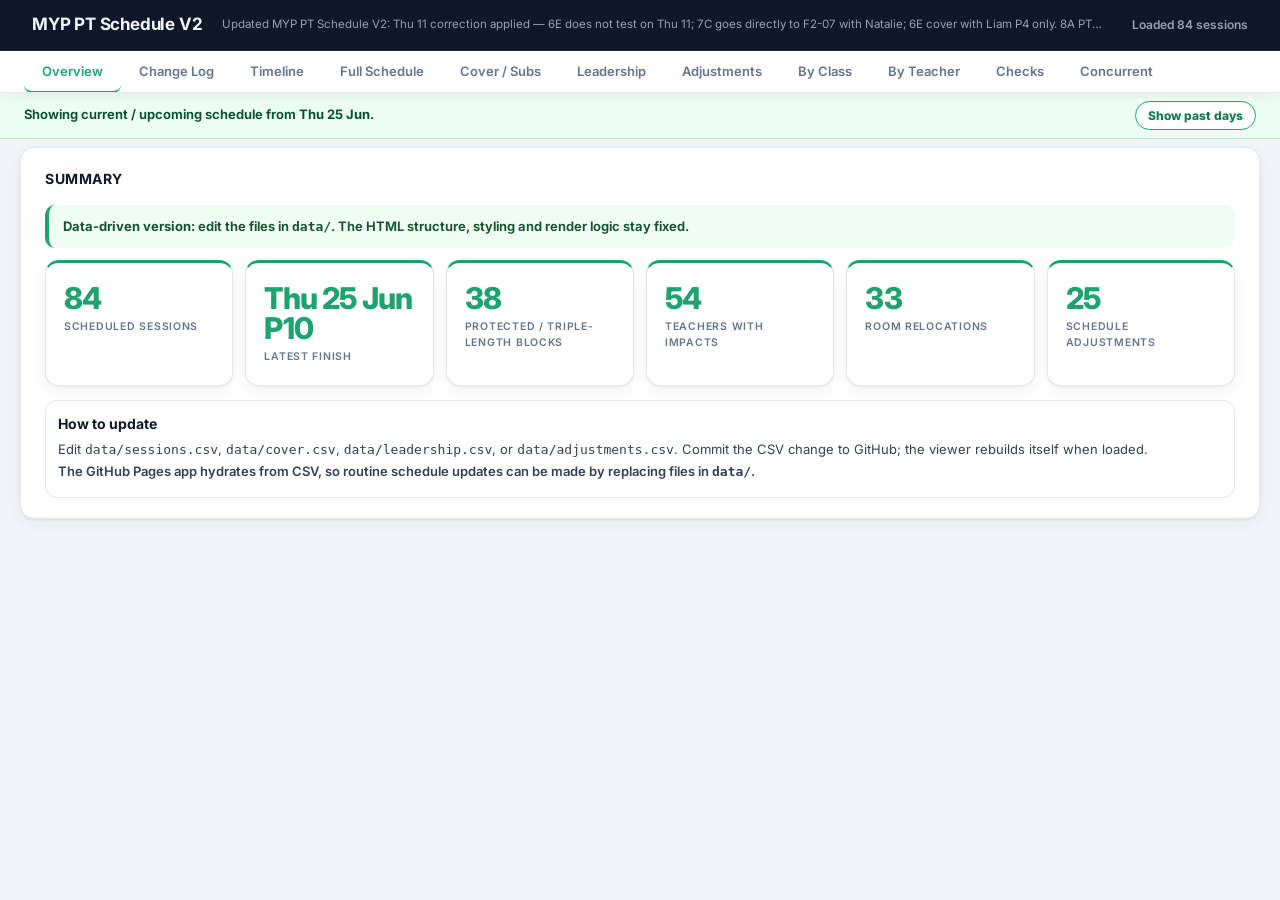
==== index.html @ bd54990c "Add files via upload" ====
<!DOCTYPE html>
<html lang="en">
<head>
  <meta charset="utf-8" />
  <meta name="viewport" content="width=device-width,initial-scale=1" />
  <title>MYP PT Schedule V2 · Data Driven</title>
  <link rel="preconnect" href="https://fonts.googleapis.com" />
  <link rel="preconnect" href="https://fonts.gstatic.com" crossorigin />
  <link href="https://fonts.googleapis.com/css2?family=Inter:wght@400;500;600;700;800&display=swap" rel="stylesheet" />
  <link rel="stylesheet" href="css/styles.css" />
</head>
<body>
  <header>
    <h1 id="page-title">MYP PT Schedule V2</h1>
    <p id="page-subtitle">Loading schedule data…</p>
    <span id="load-status">CSV hydrated</span>
  </header>

  <main>
    <section class="panel" data-tab="Overview">
      <h2>Summary</h2>
      <div class="data-note"><b>Data-driven version:</b> edit the files in <code>data/</code>. The HTML structure, styling and render logic stay fixed.</div>
      <div class="metrics" id="summary-metrics"></div>
      <div id="summary-notes" class="card-list" style="margin-top:14px"></div>
    </section>



    <section class="panel changelog-panel" data-tab="Change Log">
      <h2>Change Log</h2>
      <div id="changelog-latest" class="data-note"></div>
      <div class="tablewrap">
        <table id="changelog-table" class="generated-table">
          <thead>
            <tr>
              <th>Published</th>
              <th>Version</th>
              <th>Request addressed</th>
              <th>Change made</th>
              <th>Area updated</th>
              <th>Status</th>
              <th>Notes</th>
            </tr>
          </thead>
          <tbody></tbody>
        </table>
      </div>
    </section>

    <section class="panel" data-tab="Timeline">
      <h2>Timeline</h2>
      <p class="timeline-help">Generated from <code>data/sessions.csv</code> and <code>data/leadership.csv</code>. Previous days are grouped under Past; the current or next schedule day appears first.</p>
      <div id="current-day-note" class="current-day-note"></div>
      <div id="timeline" class="day-timeline-list"></div>
    </section>

    <section class="panel" data-tab="Full Schedule">
      <h2>Full Schedule</h2>
      <div class="sf-bar">
        <label for="fs-search">Search</label><input id="fs-search" placeholder="class, room, teacher…" />
        <label for="fs-date">Date</label><select id="fs-date" class="sf-sel"><option value="">All dates</option></select>
        <label for="fs-type">Type</label><select id="fs-type" class="sf-sel"><option value="">All types</option><option value="triple">Triple</option><option value="same">Same subject</option><option value="crosscore">Cross-core</option><option value="forced">Forced</option><option value="cancelled-pt">Cancelled</option><option value="red-risk">Red risk</option></select>
        <button id="fs-reset" class="sf-reset">Reset</button><span id="fs-count" class="sf-count"></span>
      </div>
      <div class="tablewrap"><table id="full-sched-table" class="generated-table"><thead><tr><th>Session code</th><th>Start leader</th><th>Date</th><th>Window</th><th>Test</th><th>Testing room</th><th>Normal lessons used</th><th>Opportunity type</th><th>Classes to relocate + destination</th></tr></thead><tbody></tbody></table></div>
    </section>

    <section class="panel cover-panel" data-tab="Cover / Subs">
      <h2>Cover / Substitutions</h2>
      <div class="sf-bar">
        <label for="cover-search">Search</label><input id="cover-search" placeholder="teacher, class, instruction…" />
        <label for="cover-date">Date</label><select id="cover-date" class="sf-sel"><option value="">All dates</option></select>
        <label for="cover-type">Type</label><select id="cover-type" class="sf-sel"><option value="">All types</option></select>
        <button id="cover-reset" class="sf-reset">Reset</button><span id="cover-count" class="sf-count"></span>
      </div>
      <div class="tablewrap"><table id="cover-table" class="generated-table"><thead><tr><th>Date</th><th>Period</th><th>Trigger session</th><th>Type</th><th>Affected class/group</th><th>Normal lesson</th><th>Normal teacher</th><th>Cover / destination</th><th>Instruction</th></tr></thead><tbody></tbody></table></div>
    </section>

    <section class="panel leadership-panel" data-tab="Leadership">
      <h2>Period leadership assignments</h2>
      <div class="sf-bar"><label for="ld-search">Search</label><input id="ld-search" placeholder="leader or session…" /><button id="ld-reset" class="sf-reset">Reset</button><span id="ld-count" class="sf-count"></span></div>
      <div class="tablewrap"><table id="leadership-table" class="generated-table"><thead><tr><th>Date</th><th>Period</th><th>Leader</th><th>Responsibility</th><th>Mobile load</th></tr></thead><tbody></tbody></table></div>
    </section>

    <section class="panel update-panel" data-tab="Adjustments">
      <h2>Schedule Adjustments</h2>
      <div class="update-note">Rows are generated from <code>data/adjustments.csv</code>. Use this table for operational changes and audit trail notes.</div>
      <div class="tablewrap"><table id="schedule-adjustments-table" class="generated-table"><thead><tr><th>Status</th><th>Original session</th><th>Original slot</th><th>New slot</th><th>Room</th><th>Normal lesson / staff affected</th><th>Operational note</th></tr></thead><tbody></tbody></table></div>
    </section>

    <section class="panel" data-tab="By Class">
      <h2>Class View / Export</h2>
      <div class="controls"><select id="classSelect"></select><button id="exportClassBtn">Print / export class view</button></div>
      <div id="classViews"></div>
    </section>

    <section class="panel" data-tab="By Teacher">
      <h2>Teacher View / Export</h2>
      <div class="controls"><select id="teacherSelect"></select><button id="exportTeacherBtn">Print / export teacher view</button></div>
      <div id="teacherViews"></div>
    </section>

    <section class="panel review-panel" data-tab="Checks">
      <h2>Constraint Checks</h2>
      <div id="checks"></div>
    </section>

    <section class="panel" data-tab="Concurrent">
      <h2>Concurrent Sessions</h2>
      <div class="sf-bar"><label for="cc-min">Minimum concurrent sessions</label><input id="cc-min" type="number" min="0" value="2" /><button id="cc-reset" class="sf-reset">Reset</button><span id="cc-count" class="sf-count"></span></div>
      <div class="tablewrap concurrent-wrap"><table id="concurrent-table-el" class="generated-table concurrent-table"><thead><tr><th>Date</th><th>Period</th><th>Concurrent sessions</th><th>Sessions</th></tr></thead><tbody></tbody></table></div>
    </section>
  </main>
  <script src="js/app.js"></script>
</body>
</html>
---- css/styles.css ----
:root{--green:#1EA270;--green-dk:#137a51;--green-lt:#e6f7f1;--red:#F04E4F;--red-lt:#fff1f1;--line:#e2e8f0;--line-dk:#cbd5e1;--muted:#64748b;--bg:#f1f5f9;--ink:#0f172a;--ink-2:#334155;--card:#ffffff;--hdr:#0f172a;--radius:14px;--radius-sm:8px;--shadow:0 1px 3px rgba(15,23,42,.06),0 4px 14px rgba(15,23,42,.05);--shadow-md:0 4px 20px rgba(15,23,42,.12)}
body{margin:0;background:var(--bg);font-family:'Inter',system-ui,-apple-system,sans-serif;color:var(--ink);line-height:1.5;-webkit-font-smoothing:antialiased}
header{background:var(--hdr);border-bottom:1px solid rgba(255,255,255,.07);padding:24px 34px}h1{margin:0 0 8px;font-size:27px;color:#f8fafc;font-weight:800}p{color:#94a3b8}
main{max-width:1420px;margin:22px auto;padding:0 20px 50px}.panel{background:var(--card);border:1px solid var(--line);border-radius:var(--radius);padding:20px 24px;margin-bottom:18px;box-shadow:var(--shadow)}.panel>h2{font-size:14px;font-weight:700;color:var(--ink);margin:0 0 16px;letter-spacing:-.1px;text-transform:uppercase;letter-spacing:.04em}
.metrics{display:grid;grid-template-columns:repeat(auto-fill,minmax(170px,1fr));gap:12px}.metric{background:var(--card);border:1px solid var(--line);border-top:3px solid var(--green);border-radius:var(--radius);padding:20px 18px;display:flex;flex-direction:column;gap:6px;box-shadow:var(--shadow);transition:box-shadow .15s,transform .15s}.metric:hover{box-shadow:var(--shadow-md);transform:translateY(-2px)}.metric b{font-size:30px;display:block;line-height:1;font-weight:800;color:var(--green);letter-spacing:-.8px;word-break:break-word}.metric span{text-transform:uppercase;color:var(--muted);font-size:10.5px;letter-spacing:.07em;line-height:1.5;font-weight:600}
.tablewrap{overflow:auto;border:1px solid var(--line);border-radius:var(--radius-sm);max-height:760px}table{width:100%;border-collapse:separate;border-spacing:0;font-size:13px}th,td{border-bottom:1px solid var(--line);padding:10px 12px;text-align:left;vertical-align:top}th{position:sticky;top:0;background:#f0fdf8;z-index:2;text-transform:uppercase;font-size:11px;letter-spacing:.05em;font-weight:700;color:var(--ink-2)}tbody tr:hover td{background:#f8fcfa}td{color:var(--ink-2)}
.badge,.chip{display:inline-block;border-radius:6px;padding:3px 8px;margin:2px;border:1px solid transparent;font-weight:600;font-size:11.5px;letter-spacing:.01em}.cohort,.badge.cohort{background:#dbeafe;color:#1d4ed8;border-color:#bfdbfe}.triple,.badge.triple{background:#dcfce7;color:#15803d;border-color:#bbf7d0}.same,.badge.same{background:#d1fae5;color:#065f46;border-color:#a7f3d0}.ins,.badge.ins{background:#f1f5f9;color:#334155;border-color:#e2e8f0}.crosscore,.badge.crosscore{background:#ede9fe;color:#5b21b6;border-color:#ddd6fe}.other,.badge.other{background:#fee2e2;color:#b91c1c;border-color:#fecaca}.forced,.badge.forced{background:#fef3c7;color:#92400e;border-color:#fde68a}
.chip.maths{background:#d1fae5;color:#065f46}.chip.english{background:#dbeafe;color:#1d4ed8}.chip.science{background:#fef3c7;color:#92400e}.chip.ins{background:#f1f5f9;color:#334155}.chip.blocked{background:#0f172a;color:#f8fafc}.chip.other{background:#fee2e2;color:#b91c1c}
.ok{color:var(--green);font-weight:700}.warn{border-left:4px solid #d97706;background:#fffbeb;padding:14px 16px;border-radius:var(--radius-sm);font-size:13.5px;line-height:1.6}.note{border-left:4px solid var(--green);background:#f0fdf4;padding:14px 16px;border-radius:var(--radius-sm);margin-top:10px;font-size:13.5px;line-height:1.6}
.days{display:grid;grid-template-columns:repeat(5,1fr);gap:12px}.day{background:var(--bg);border:1px solid var(--line);border-radius:var(--radius);padding:14px;transition:box-shadow .15s}.day:hover{box-shadow:var(--shadow-md)}.session{padding:9px 10px;border-radius:8px;margin:6px 0;border:1px solid var(--line);background:var(--card)}
.controls{display:flex;gap:8px;align-items:center;margin-bottom:16px;flex-wrap:wrap}select{padding:8px 12px;border:1.5px solid var(--line);border-radius:var(--radius-sm);background:var(--card);font-family:inherit;font-size:13px;color:var(--ink);cursor:pointer;outline:none;transition:border-color .15s,box-shadow .15s}select:focus{border-color:var(--green);box-shadow:0 0 0 3px rgba(30,162,112,.12)}button{padding:8px 16px;border:1.5px solid var(--line);border-radius:var(--radius-sm);background:var(--card);font-family:inherit;font-size:13px;font-weight:600;color:var(--ink-2);cursor:pointer;transition:background .15s,border-color .15s,color .15s}button:hover{background:var(--green-lt);border-color:var(--green);color:var(--green)}.class-view,.teacher-view{display:none}.class-view.active,.teacher-view.active{display:block}
.testevent td{background:#f0fdf8!important}.relocateevent td{background:#fffbeb!important}.usedevent td{background:#eff6ff!important}

.timeline-help{margin-top:-4px;margin-bottom:14px}.timeline-grid-wrap{overflow:auto;border:1px solid var(--line);border-radius:var(--radius-sm);background:var(--card)}.timeline-matrix{min-width:1320px;width:100%;border-collapse:separate;border-spacing:0;table-layout:fixed}.timeline-matrix th,.timeline-matrix td{border-right:1px solid var(--line);border-bottom:1px solid var(--line);padding:8px;vertical-align:top}.timeline-matrix thead th{position:sticky;top:0;background:#f0fdf8;z-index:3;text-align:center}.timeline-matrix .day-head{left:0;z-index:5}.timeline-matrix .day-label{position:sticky;left:0;background:var(--bg);z-index:2;width:110px;min-width:110px;font-size:13px;color:var(--ink-2)}.timeline-cell{min-height:96px;background:var(--card)}.timeline-cell.active-cell{background:#f8fcfa}.timeline-cell.concurrent-cell{background:#fffbeb;box-shadow:inset 0 0 0 2px #fbbf24}.period-count{display:inline-block;font-size:11px;font-weight:700;text-transform:uppercase;color:#92400e;background:#fef3c7;border:1px solid #fde68a;border-radius:999px;padding:3px 7px;margin-bottom:5px}.timeline-chip{display:block;border-radius:8px;padding:6px 7px;margin:0 0 5px;border:1px solid var(--line);font-weight:600;line-height:1.2}.timeline-chip b{display:block;font-size:12px}.timeline-chip small{display:block;margin-top:3px;font-size:10.5px;font-weight:500;color:#344054}.timeline-chip.cohort{background:#e0f2fe;color:#075985;border-color:#7dd3fc}.timeline-chip.triple{background:#e7f8ef;color:#057647;border-color:#abefc6}.timeline-chip.same{background:#eefbf5;color:#057647}.timeline-chip.ins{background:#f2f4f7;color:#344054}.timeline-chip.crosscore{background:#eef4ff;color:#174a86}.timeline-chip.other{background:#fff1f1;color:#b42318}.timeline-chip.forced{background:#fff8eb;color:#8a6100;border-color:#f2c94c}.empty-slot{color:#98a2b3}.concurrent-wrap{max-height:420px}.concurrent-table td:nth-child(3),.concurrent-table th:nth-child(3){text-align:center}


.timeline-span-panel .timeline-help{margin-top:-4px;margin-bottom:10px}.span-legend{display:flex;gap:10px;flex-wrap:wrap;margin:0 0 14px}.legend-item{background:#f9fafb;border:1px solid #eaecf0;border-radius:999px;padding:6px 10px;color:#344054;font-size:12px}.span-timeline-wrap{overflow:auto;border:1px solid var(--line);border-radius:12px;background:#fff}.span-timeline{min-width:1320px;width:100%;border-collapse:separate;border-spacing:0;table-layout:fixed}.span-timeline th,.span-timeline td{border-right:1px solid #eaecf0;border-bottom:1px solid #eaecf0;padding:6px;vertical-align:middle}.span-timeline thead th{position:sticky;top:0;background:#f3faf7;z-index:4;text-align:center;height:34px}.span-timeline .span-day-head{left:0;z-index:6}.span-day-label{position:sticky;left:0;background:#f9fafb;z-index:3;width:120px;min-width:120px;font-size:13px;color:#17211f;text-transform:uppercase;vertical-align:top}.lane-row{height:58px}.span-empty{background:#fff;min-height:48px}.session-span{background:#fbfffd;padding:4px}.session-span.overlap-span{background:#fff8eb;box-shadow:inset 0 0 0 2px #f2c94c}.span-chip{border-radius:10px;padding:7px 8px;border:1px solid #ddd;font-weight:700;line-height:1.2;min-height:36px;display:flex;flex-direction:column;justify-content:center}.span-chip-top{display:flex;align-items:center;justify-content:space-between;gap:8px}.span-chip-top b{font-size:12.5px}.span-chip-top span{font-size:11px;border:1px solid rgba(0,0,0,.12);background:rgba(255,255,255,.65);border-radius:999px;padding:2px 6px;white-space:nowrap}.span-chip small{display:block;margin-top:3px;font-size:11px;font-weight:500;color:#344054}.span-chip.cohort{background:#e0f2fe;color:#075985;border-color:#7dd3fc}.span-chip.triple{background:#e7f8ef;color:#057647;border-color:#abefc6}.span-chip.same{background:#eefbf5;color:#057647}.span-chip.ins{background:#f2f4f7;color:#344054}.span-chip.crosscore{background:#eef4ff;color:#174a86}.span-chip.other{background:#fff1f1;color:#b42318}.span-chip.forced{background:#fff8eb;color:#8a6100;border-color:#f2c94c}.concurrent-wrap{max-height:420px}.concurrent-table td:nth-child(3),.concurrent-table th:nth-child(3){text-align:center}

@media print{body{background:#fff}.panel{box-shadow:none}.tablewrap{max-height:none;overflow:visible}.days{grid-template-columns:1fr}.controls{display:none}}


.teacher-timeline-wrap{overflow:auto;border:1px solid var(--line);border-radius:12px;background:#fff;margin-top:10px}
.teacher-timeline{min-width:1180px;width:100%;border-collapse:separate;border-spacing:0;table-layout:fixed}
.teacher-timeline th,.teacher-timeline td{border-right:1px solid #eaecf0;border-bottom:1px solid #eaecf0;padding:8px;vertical-align:top}
.teacher-timeline thead th{position:sticky;top:0;background:#f3faf7;z-index:3;text-align:center;text-transform:uppercase;font-size:12px;color:#344054}
.teacher-timeline .day-col-head{width:120px;min-width:120px;position:sticky;left:0;z-index:4}
.teacher-timeline .day-label{position:sticky;left:0;z-index:2;width:120px;min-width:120px;font-size:13px;font-weight:700;color:#17211f;text-transform:uppercase}
.teacher-timeline tr.day-alt-a .day-label,.teacher-timeline tr.day-alt-a td{background:#fcfcfd}
.teacher-timeline tr.day-alt-b .day-label,.teacher-timeline tr.day-alt-b td{background:#f8fafb}
.teacher-timeline td.empty{background:transparent;padding:0;height:14px}
.teacher-timeline .block-cell{padding:6px;background:transparent}
.teacher-block{display:block;border-radius:10px;padding:7px 8px;border:1px solid #ddd;font-weight:700;line-height:1.22;box-shadow:0 1px 1px rgba(16,24,40,.04)}
.teacher-block .block-title{display:block;font-size:12px;font-weight:700}
.teacher-block .teacher-line{display:block;margin-top:3px;font-size:11px;font-weight:600;opacity:.92}
.teacher-block .block-meta{display:block;margin-top:4px;font-size:10.5px;font-weight:500;color:#344054}
.teacher-block .block-note{display:block;margin-top:4px;font-size:10.5px;font-weight:500;color:#475467}
.teacher-block.testevent{background:#eefbf5;color:#057647;border-color:#abefc6}
.teacher-block.relocateevent{background:#fff8eb;color:#8a6100;border-color:#f2c94c}
.teacher-block.usedevent{background:#eef4ff;color:#174a86;border-color:#b2ccff}
.teacher-block.other-event{background:#f5f5f5;color:#344054;border-color:#d0d5dd}
.teacher-summary{margin:0 0 8px;color:#667085}
.teacher-view h3{margin-bottom:4px}


/* Stronger day banding across the main span timeline and teacher timelines */
.span-timeline tbody tr.day-alt-a > th,
.span-timeline tbody tr.day-alt-a > td,
.teacher-timeline tbody tr.day-alt-a > th,
.teacher-timeline tbody tr.day-alt-a > td{
  background:#f3f4f6;
}
.span-timeline tbody tr.day-alt-b > th,
.span-timeline tbody tr.day-alt-b > td,
.teacher-timeline tbody tr.day-alt-b > th,
.teacher-timeline tbody tr.day-alt-b > td{
  background:#e5e7eb;
}
.span-timeline tbody tr.day-alt-a > td.session-span,
.span-timeline tbody tr.day-alt-b > td.session-span,
.teacher-timeline tbody tr.day-alt-a > td.block-cell,
.teacher-timeline tbody tr.day-alt-b > td.block-cell{
  background:inherit;
}
.span-timeline tbody tr.day-alt-a > td.session-span.overlap-span,
.span-timeline tbody tr.day-alt-b > td.session-span.overlap-span{
  box-shadow:inset 0 0 0 2px #f2c94c;
}
.span-chip{
  min-height:54px;
}
.span-chip .session-teacher{
  display:block;
  margin-top:4px;
  font-size:11px;
  font-weight:700;
  color:#344054;
}
.span-chip.has-flag,
.teacher-block.has-flag{
  outline:2px solid #b42318;
  outline-offset:1px;
}
.flag-row td{
  background:#fff8eb !important;
}
.flag-badge{
  display:inline-block;
  margin-left:6px;
  padding:2px 6px;
  border-radius:999px;
  border:1px solid #b42318;
  background:#fff1f1;
  color:#b42318;
  font-size:10px;
  font-weight:800;
  letter-spacing:.02em;
  white-space:nowrap;
  vertical-align:middle;
}
.flag-badge.room{
  border-color:#8a6100;
  color:#8a6100;
  background:#fff8eb;
}
.flag-badge.auth{
  border-color:#b42318;
  color:#b42318;
  background:#fff1f1;
}
.flag-badge.cover,
.flag-badge.exception{
  border-color:#174a86;
  color:#174a86;
  background:#eef4ff;
}
.flag-note{
  display:block;
  margin-top:4px;
  font-size:10.5px;
  font-weight:700;
  color:#b42318;
}
.flag-note.room{color:#8a6100}
.flag-note.cover,.flag-note.exception{color:#174a86}
.flag-legend{
  display:flex;
  gap:8px;
  flex-wrap:wrap;
  align-items:center;
  margin:10px 0 12px;
  color:#667085;
}
.flag-legend span{
  font-size:12px;
}


/* Day-separated timeline layout */
.day-timeline-list,
.teacher-day-timeline-list{
  display:flex;
  flex-direction:column;
  gap:16px;
}
.day-timeline-card,
.teacher-day-card{
  border:1px solid var(--line);
  border-radius:14px;
  overflow:auto;
  background:#fff;
}
.day-timeline-card.day-alt-a,
.teacher-day-card.day-alt-a{background:#f3f4f6}
.day-timeline-card.day-alt-b,
.teacher-day-card.day-alt-b{background:#e5e7eb}
.day-timeline-card h3,
.teacher-day-card h4{
  position:sticky;
  left:0;
  margin:0;
  padding:10px 12px;
  background:inherit;
  border-bottom:1px solid #d0d5dd;
  text-transform:uppercase;
  letter-spacing:.02em;
}
.day-timeline-card table,
.teacher-day-card table{
  min-width:1200px;
  border:0;
  border-radius:0;
}
.day-timeline-card thead th,
.teacher-day-card thead th{
  position:sticky;
  top:0;
  z-index:3;
  text-align:center;
}
.day-timeline-card.day-alt-a thead th,
.teacher-day-card.day-alt-a thead th{background:#eef2f7}
.day-timeline-card.day-alt-b thead th,
.teacher-day-card.day-alt-b thead th{background:#d8dde5}
.day-timeline-card tbody tr > td,
.teacher-day-card tbody tr > td{
  background:transparent;
}
.review-panel table td:first-child{font-weight:700}
.review-status{
  display:inline-block;
  border-radius:999px;
  padding:3px 8px;
  font-weight:800;
  font-size:11px;
  border:1px solid #b42318;
  color:#b42318;
  background:#fff1f1;
}
.review-status.ok{
  border-color:#057647;
  color:#057647;
  background:#eefbf5;
}
.review-status.partial{
  border-color:#8a6100;
  color:#8a6100;
  background:#fff8eb;
}

.start-leader-line{
  display:block;
  margin-top:4px;
  font-size:11px;
  font-weight:800;
  color:#17211f;
}
.start-leader-cell{
  font-weight:800;
  color:#17211f;
}
.leader-block{
  background:#f4f3ff;
  color:#3b2f73;
  border-color:#c7bfff;
}
.leadership-panel table td:first-child{
  font-weight:700;
}
.leader-ok{
  color:#057647;
  font-weight:800;
}
.leader-warn{
  color:#8a6100;
  font-weight:800;
}
/* ===== Sort & Filter ===== */
.sf-bar{display:flex;flex-wrap:wrap;gap:8px;align-items:center;margin-bottom:14px;padding:10px 14px;background:var(--bg);border:1px solid var(--line);border-radius:var(--radius-sm)}
.sf-bar input{min-width:130px;padding:7px 11px;border:1.5px solid var(--line);border-radius:var(--radius-sm);font-size:13px;background:var(--card);font-family:inherit;color:var(--ink);outline:none;transition:border-color .15s,box-shadow .15s}
.sf-bar input:focus{border-color:var(--green);box-shadow:0 0 0 3px rgba(30,162,112,.12)}
.sf-bar select.sf-sel{min-width:130px;padding:7px 11px;border:1.5px solid var(--line);border-radius:var(--radius-sm);font-size:13px;background:var(--card);font-family:inherit;color:var(--ink);cursor:pointer;outline:none;transition:border-color .15s}
.sf-bar select.sf-sel:focus{border-color:var(--green);box-shadow:0 0 0 3px rgba(30,162,112,.12)}
.sf-bar button{padding:7px 14px;border:1.5px solid var(--line);border-radius:var(--radius-sm);font-size:13px;cursor:pointer;background:var(--card);font-family:inherit;font-weight:600;color:var(--ink-2);white-space:nowrap;transition:background .15s,border-color .15s,color .15s}
.sf-bar button:hover{background:var(--green-lt);border-color:var(--green);color:var(--green)}
.sf-bar .sf-reset{color:var(--muted)}
.sf-bar label{font-size:11.5px;font-weight:700;color:var(--ink-2);text-transform:uppercase;letter-spacing:.04em;white-space:nowrap}
.sf-count{font-size:12px;color:var(--muted);white-space:nowrap;padding:4px 0;font-weight:500}
th.sort-th{cursor:pointer;user-select:none}
th.sort-th:hover{background:#e5f9f1!important}
th.sort-th::after{content:' ↕';font-size:10px;opacity:.35}
th.sort-th.asc::after{content:' ↑';opacity:1;color:#1EA270}
th.sort-th.desc::after{content:' ↓';opacity:1;color:#1EA270}

/* === Tabbed layout === */
html{scroll-behavior:smooth}
body{overflow-x:hidden}
header{padding:12px 32px!important;display:flex;align-items:center;justify-content:space-between;gap:20px;background:var(--hdr)!important;border-bottom:1px solid rgba(255,255,255,.07)!important}
header h1{font-size:17px!important;margin:0!important;white-space:nowrap;color:#f1f5f9!important;font-weight:700!important;letter-spacing:-.2px}
header p{font-size:11.5px!important;margin:0!important;overflow:hidden;text-overflow:ellipsis;white-space:nowrap;flex:1;min-width:0;color:#94a3b8!important}
#tab-nav{position:sticky;top:0;z-index:300;background:var(--card);border-bottom:1px solid var(--line);display:flex;overflow-x:auto;padding:0 24px;box-shadow:0 2px 12px rgba(15,23,42,.06)}
#tab-nav::-webkit-scrollbar{height:3px}
#tab-nav::-webkit-scrollbar-thumb{background:var(--line-dk);border-radius:2px}
.tab-btn{flex-shrink:0;padding:12px 18px;background:none;border:none;border-bottom:2px solid transparent;font-size:13px;font-weight:600;color:var(--muted);cursor:pointer;white-space:nowrap;margin-bottom:-1px;font-family:inherit;transition:color .15s,border-color .15s,background .1s}
.tab-btn:hover{color:var(--ink);background:#f8faf9}
.tab-btn.active{color:var(--green);border-bottom-color:var(--green)}
.tab-panel{display:none}
.tab-panel.active{display:block;animation:tabIn .18s ease}
@keyframes tabIn{from{opacity:0;transform:translateY(5px)}to{opacity:1;transform:translateY(0)}}
#tabp-0.active{display:grid;grid-template-columns:3fr 2fr;gap:16px;align-items:start}
#tabp-0.active .panel{margin-bottom:0}
#tabp-0.active .overview-cols{display:grid;grid-template-columns:3fr 2fr;gap:16px;align-items:start}
main{margin-top:8px!important}
@media(max-width:900px){#tabp-0.active{grid-template-columns:1fr}}
.evt-bar{display:flex;gap:6px;flex-wrap:wrap;align-items:center;margin:0 0 12px}
.evt-btn{padding:5px 16px;border:1.5px solid var(--line);border-radius:999px;font-size:12px;font-weight:600;cursor:pointer;background:var(--card);color:var(--muted);font-family:inherit;transition:background .12s,color .12s,border-color .12s}
.evt-btn:hover{border-color:var(--green);color:var(--green);background:var(--green-lt)}
.evt-btn.active{background:var(--green);color:#fff;border-color:var(--green)}

/* === Cover / Substitutions === */
.cover-panel .cover-metrics{margin:14px 0 16px;grid-template-columns:repeat(auto-fill,minmax(210px,1fr))}
.coverevent td{background:#eefbf5!important}
.roommoveevent td{background:#eff6ff!important}
.manualcoverevent td{background:#fff8eb!important}
.cover-type-pill{display:inline-block;border-radius:999px;padding:3px 8px;font-weight:800;font-size:11px;border:1px solid #d0d5dd;background:#fff;color:#344054;white-space:nowrap}
#cover-table td:nth-child(9){min-width:360px}
#cover-table td:nth-child(7),#cover-table td:nth-child(8){min-width:180px}



/* === Relocation visibility + P6 Lunch blocking === */
.lunch-head{
  background:#fff!important;
  color:#111!important;
  box-shadow:inset 0 -3px 0 #111;
}
.lunch-head small{
  display:block;
  margin-top:2px;
  font-size:10px;
  line-height:1;
  color:#111;
  font-weight:800;
  text-transform:uppercase;
  letter-spacing:.04em;
}
.day-timeline-table col.lunch-col{
  width:52px;
}
.day-timeline-table th.lunch-head,
.day-timeline-table td.lunch-gap{
  width:52px!important;
  min-width:52px!important;
  max-width:52px!important;
}
.lunch-gap{
  background:#fff!important;
  border-left:2px solid #111!important;
  border-right:2px solid #111!important;
  text-align:center!important;
  vertical-align:middle!important;
  padding:0 2px!important;
}
.lunch-block{
  display:none!important;
}
.relocation-lane td{
  background:transparent!important;
}
.relocation-cell{
  padding:5px!important;
  vertical-align:top!important;
}
.relocation-box,
.teacher-block.relocateevent{
  background:#fff!important;
  color:#111!important;
  border:3px solid #111!important;
  box-shadow:none!important;
}
.relocation-box{
  border-radius:10px;
  padding:7px 8px;
  margin:0 0 5px;
  line-height:1.22;
  font-weight:800;
}
.relocation-box:last-child{margin-bottom:0}
.relocation-box .relocation-title{
  display:block;
  font-size:12px;
  font-weight:900;
}
.relocation-box .relocation-meta,
.relocation-box .relocation-note{
  display:block;
  margin-top:4px;
  font-size:10.5px;
  font-weight:700;
  color:#111!important;
}
.teacher-block.relocateevent .block-title,
.teacher-block.relocateevent .teacher-line,
.teacher-block.relocateevent .block-meta,
.teacher-block.relocateevent .block-note{
  color:#111!important;
}
.span-legend .relocation-legend{
  border:3px solid #111;
  background:#fff;
  color:#111;
}


/* Compact relocation markers */
.relocation-lane .lane-row{height:auto}
.relocation-lane td{padding:3px!important}
.relocation-cell{padding:3px!important;vertical-align:middle!important}
.relocation-box,
.teacher-block.relocateevent{
  background:#fff!important;
  color:#0f172a!important;
  border:2.5px solid #111!important;
  border-radius:7px!important;
  padding:5px 7px!important;
  margin:0 0 3px!important;
  min-height:0!important;
  line-height:1.08!important;
  box-shadow:none!important;
}
.relocation-box .relocation-kicker,
.teacher-block.relocateevent .block-title{
  display:block!important;
  font-size:10.5px!important;
  font-weight:900!important;
  text-transform:none!important;
  letter-spacing:.01em!important;
  color:#0f172a!important;
  margin:0 0 3px!important;
}
.relocation-box .relocation-short,
.teacher-block.relocateevent .teacher-line{
  display:block!important;
  font-size:11.5px!important;
  font-weight:800!important;
  color:#0f172a!important;
  margin:0!important;
  white-space:normal!important;
}
.teacher-block.relocateevent .block-meta,
.teacher-block.relocateevent .block-note{display:none!important}
.relocation-box .relocation-title,
.relocation-box .relocation-meta,
.relocation-box .relocation-note{display:none!important}

/* === Reschedule update: missed / moved sessions === */
.cancelled-pt,
.cancelled-pt td,
.cancelled-pt th,
.cancelled-pt .span-chip,
.cancelled-pt .teacher-block,
.cancelled-pt .block-title,
.cancelled-pt small,
.cancelled-pt b{
  color:#b42318!important;
  text-decoration:line-through!important;
  text-decoration-thickness:2px!important;
}
.cancelled-pt{
  background:#fff1f1!important;
  border-color:#F04E4F!important;
  outline:2px solid #F04E4F!important;
  outline-offset:-2px!important;
  opacity:.95;
}
.rescheduled-pt td,
tr.rescheduled-pt td{
  background:#ecfdf3!important;
}
.rescheduled-pt .span-chip,
.span-chip.rescheduled-pt,
.teacher-block.rescheduled-pt{
  background:#ecfdf3!important;
  border:2px solid #057647!important;
  color:#054f31!important;
}
.update-panel{
  border-left:5px solid #F04E4F;
}
.update-panel table td:first-child{
  font-weight:800;
}
.update-note{
  border-left:4px solid #F04E4F;
  background:#fff1f1;
  padding:12px 14px;
  border-radius:10px;
  color:#7a271a;
  font-weight:600;
  margin:10px 0 14px;
}
.update-status{
  display:inline-block;
  padding:3px 8px;
  border-radius:999px;
  font-weight:800;
  font-size:11px;
  border:1px solid #b42318;
  color:#b42318;
  background:#fff1f1;
}
.update-status.moved{
  border-color:#057647;
  color:#057647;
  background:#ecfdf3;
}

/* === Collapsible schedule adjustments === */
.collapsible-panel{padding:0;overflow:hidden}
.collapsible-details{display:block}
.collapsible-summary{
  display:flex;align-items:center;justify-content:space-between;gap:14px;
  padding:16px 24px;cursor:pointer;user-select:none;
  border-bottom:1px solid transparent;list-style:none
}
.collapsible-summary::-webkit-details-marker{display:none}
.collapsible-summary h2{
  font-size:14px;font-weight:700;color:var(--ink);margin:0;
  text-transform:uppercase;letter-spacing:.04em
}
.collapsible-summary:after{
  content:'Expand';font-size:12px;font-weight:800;color:var(--green);
  border:1px solid var(--green);background:var(--green-lt);
  border-radius:999px;padding:4px 10px;white-space:nowrap
}
.collapsible-details[open] .collapsible-summary{border-bottom-color:var(--line)}
.collapsible-details[open] .collapsible-summary:after{content:'Collapse'}
.summary-hint{font-size:12px;font-weight:600;color:var(--muted);margin-left:auto}
.collapsible-body{padding:0 24px 20px}
.collapsible-body>p:first-child{margin-top:16px}
@media print{.collapsible-details{display:block}.collapsible-summary:after,.summary-hint{display:none}.collapsible-details:not([open]) .collapsible-body{display:block}}


/* === Operational update v2 === */
.impact-box{
  display:block;
  border:2px dashed #111827;
  border-radius:9px;
  background:#fff;
  color:#111827;
  padding:5px 7px;
  margin:3px 0;
  font-size:11px;
  line-height:1.18;
  font-weight:800;
}
.impact-box small{display:block;font-size:10px;font-weight:650;color:#374151;margin-top:2px}
.codes-note{display:inline-block;border-radius:999px;border:1px solid #7c2d12;background:#fff7ed;color:#7c2d12;padding:2px 7px;font-size:10.5px;font-weight:900;margin-top:4px}
.session-span.cancelled-pt .span-chip,
.teacher-block.cancelled-pt,
.span-chip.cancelled-pt{background:#fff1f1!important;color:#b42318!important;border-color:#b42318!important;text-decoration:line-through;}


/* === Break band between P3 and P4 === */
.day-timeline-table col.break-col{width:18px!important;min-width:18px!important;max-width:18px!important}
.day-timeline-table th.break-head,
.day-timeline-table td.break-gap{
  width:18px!important;min-width:18px!important;max-width:18px!important;
  padding:0!important;text-align:center!important;vertical-align:middle!important;
  background:repeating-linear-gradient(135deg,#f8fafc 0,#f8fafc 4px,#cbd5e1 4px,#cbd5e1 6px)!important;
  border-left:2px solid #94a3b8!important;border-right:2px solid #94a3b8!important;
}
.day-timeline-table th.break-head{font-size:9px!important;letter-spacing:.04em;color:#334155!important;writing-mode:vertical-rl;text-orientation:mixed;line-height:1!important}
.day-timeline-table td.break-gap{height:100%}
.day-timeline-table td.after-break-cont .span-chip,
.day-timeline-table td.after-break-cont .teacher-block{border-style:dashed!important;opacity:.92}
.day-timeline-table td.after-break-cont .span-chip-top b::before,
.day-timeline-table td.after-break-cont .block-title::before{content:'↳ ';font-weight:900}
.teacher-block.handoverevent,
.handoverevent{background:#fff!important;color:#111827!important;border:2px dashed #111827!important}
.cover-type-pill.handover{border-color:#111827;color:#111827;background:#fff}


/* === Current-day timeline focus === */
.day-timeline-card.timeline-day-collapsed > :not(h3),
.teacher-day-card.timeline-day-collapsed > :not(h4){
  display:none!important;
}
.day-timeline-card h3,
.teacher-day-card h4{
  display:flex!important;
  align-items:center;
  gap:10px;
  cursor:pointer;
  user-select:none;
}
.timeline-day-toggle{
  margin-left:auto;
  border:1px solid var(--line-dk);
  background:#fff;
  color:#334155;
  border-radius:999px;
  padding:2px 8px;
  font-size:11px;
  font-weight:800;
  letter-spacing:.02em;
  white-space:nowrap;
}
.timeline-day-current > h3 .timeline-day-toggle,
.teacher-day-current > h4 .timeline-day-toggle{
  border-color:var(--green);
  background:var(--green-lt);
  color:var(--green-dk);
}
.timeline-day-collapsed > h3 .timeline-day-toggle,
.teacher-day-collapsed > h4 .timeline-day-toggle{
  border-color:var(--muted);
  background:#f8fafc;
  color:var(--muted);
}
.day-timeline-card.timeline-day-collapsed,
.teacher-day-card.timeline-day-collapsed{
  overflow:hidden;
}
.current-day-note{
  border-left:4px solid var(--green);
  background:#f0fdf4;
  color:#14532d;
  padding:10px 12px;
  border-radius:10px;
  margin:0 0 12px;
  font-size:13px;
  font-weight:650;
}
@media print{
  .timeline-day-toggle,.current-day-note{display:none!important}
  .day-timeline-card.timeline-day-collapsed > :not(h3),
  .teacher-day-card.timeline-day-collapsed > :not(h4){display:block!important}
}



/* === Past grouping + current-day-first schedule focus === */
.past-days-details{
  border:1px solid var(--line);
  border-radius:14px;
  background:#fff;
  overflow:hidden;
}
.past-days-details > summary{
  display:flex;
  align-items:center;
  justify-content:space-between;
  gap:12px;
  cursor:pointer;
  padding:12px 14px;
  font-weight:900;
  text-transform:uppercase;
  letter-spacing:.03em;
  color:#334155;
  background:#f8fafc;
  border-bottom:1px solid var(--line);
  list-style:none;
}
.past-days-details > summary::-webkit-details-marker{display:none}
.past-days-details > summary:after{
  content:'Show';
  border:1px solid var(--line-dk);
  background:#fff;
  border-radius:999px;
  padding:2px 8px;
  font-size:11px;
  font-weight:800;
  color:#64748b;
}
.past-days-details[open] > summary:after{content:'Hide'}
.past-days-inner{
  display:flex;
  flex-direction:column;
  gap:12px;
  padding:12px;
}
.timeline-day-current,
.teacher-day-current{
  border:2px solid var(--green)!important;
  box-shadow:0 3px 18px rgba(30,162,112,.14);
}
@media print{
  .past-days-details > summary{display:none!important}
  .past-days-inner{padding:0!important}
}

/* === Leadership compacting and active-period accountability === */
.period-leaders{
  display:block;
  margin-top:3px;
  font-size:9.5px;
  line-height:1.18;
  font-weight:850;
  color:#14532d;
  text-transform:none;
  letter-spacing:0;
}
.period-leaders br{line-height:1.1}
.day-timeline-card .start-leader-line{
  display:none!important;
}
.leadership-note{
  display:block;
  margin-top:4px;
  font-size:10.5px;
  font-weight:800;
  color:#14532d;
}
.leadership-note.self-start{color:#334155}
.leadership-note.no-leader{color:#8a6100}
.leadership-note.mobile-leaders{color:#14532d}
.leadership-note-extra{
  display:block;
  margin-top:4px;
  font-size:10.5px;
  font-weight:750;
  color:#475467;
}


/* === Staff-row daily timeline view === */
.staff-row-table{min-width:1320px;table-layout:fixed}
.staff-row-table col.staff-name-col{width:185px!important;min-width:185px!important}
.staff-row-table .staff-head,
.staff-row-table .staff-row-name{
  position:sticky;
  left:0;
  z-index:5;
  background:inherit!important;
  text-align:left!important;
  font-weight:900;
  color:#17211f;
  border-right:2px solid #cbd5e1!important;
}
.staff-row-table thead .staff-head{z-index:7;background:#eef2f7!important;text-transform:uppercase;font-size:12px}
.day-timeline-card.day-alt-b .staff-row-table thead .staff-head{background:#d8dde5!important}
.staff-row-table .staff-row{min-height:56px}
.staff-row-table .staff-period-cell{height:54px;min-height:54px;background:transparent!important;padding:5px!important;vertical-align:top}
.staff-row-table .staff-period-cell.staff-busy{background:rgba(255,255,255,.38)!important}
.staff-mini-block{
  display:block;
  border-radius:8px;
  border:1px solid #d0d5dd;
  background:#fbfffd;
  color:#17211f;
  padding:5px 6px;
  margin:0 0 4px;
  line-height:1.15;
  font-weight:750;
  box-shadow:0 1px 1px rgba(16,24,40,.04);
}
.staff-mini-block b{display:block;font-size:11px;line-height:1.12}
.staff-mini-block small{display:block;margin-top:3px;font-size:9.8px;font-weight:650;color:#475467;line-height:1.15}
.staff-mini-block.staff-continuation{opacity:.72;border-style:dashed}
.staff-mini-block.leader-block-staff{background:#f4f3ff;color:#3b2f73;border-color:#c7bfff}
.staff-mini-block.relocation-box-staff{background:#fff!important;color:#111!important;border:2px solid #111!important;box-shadow:none!important}
.staff-mini-block.impact-box-staff{background:#fff7ed;color:#7c2d12;border:1.5px dashed #7c2d12}
.staff-mini-block .span-chip-top{display:flex;gap:4px;align-items:flex-start;justify-content:space-between;flex-wrap:wrap}
.staff-mini-block .span-chip-top span{font-size:9px;padding:1px 5px;white-space:nowrap}
.staff-mini-block .session-teacher{display:none!important}
.staff-row-table .break-gap{background:repeating-linear-gradient(135deg,#f8fafc 0,#f8fafc 4px,#cbd5e1 4px,#cbd5e1 6px)!important}
.staff-row-table .lunch-gap{background:#fff!important}
.staff-row-table .flag-note{font-size:9.5px!important;line-height:1.12!important}
.staff-row-table .codes-note{font-size:9px!important;margin-top:3px!important}
.staff-row-table tbody tr:hover td,
.staff-row-table tbody tr:hover th{background:rgba(255,255,255,.58)!important}
.staff-row-table tbody tr:hover .break-gap{background:repeating-linear-gradient(135deg,#f8fafc 0,#f8fafc 4px,#cbd5e1 4px,#cbd5e1 6px)!important}
.staff-row-table tbody tr:hover .lunch-gap{background:#fff!important}
@media print{
  .staff-row-table{min-width:0;width:100%;font-size:10px}
  .staff-row-table .staff-row-name,.staff-row-table .staff-head{position:static!important}
}

.red-risk td,.red-risk{background:#fff1f1!important;color:#7a271a!important;border-color:#F04E4F!important}.red-risk .cover-type-pill,.cover-type-pill.red{border-color:#b42318;color:#b42318;background:#fff1f1}.red-note{display:inline-block;border:1px solid #b42318;background:#fff1f1;color:#b42318;border-radius:999px;padding:2px 7px;font-size:10.5px;font-weight:900;margin-top:4px}.span-chip.red-risk,.teacher-block.red-risk,.staff-mini-block.red-risk{background:#fff1f1!important;color:#7a271a!important;border:2px solid #b42318!important}.red-risk .flag-note{color:#b42318!important;font-weight:900}

/* === Data-driven shell additions === */
.data-note{border-left:4px solid var(--green);background:#f0fdf4;padding:12px 14px;border-radius:10px;margin:0 0 12px;color:#14532d;font-size:13px;font-weight:650}
.data-grid{display:grid;grid-template-columns:repeat(auto-fit,minmax(260px,1fr));gap:12px}
.small-muted{font-size:12px;color:var(--muted);font-weight:600}
.empty-state{color:var(--muted);font-style:italic;padding:14px}
#load-status{font-size:12px;color:#94a3b8;font-weight:600;white-space:nowrap}
.teacher-day-card h4,.day-timeline-card h3{font-size:14px}
.timeline-chip-lite{display:block;border-radius:8px;padding:6px 7px;margin:0 0 5px;border:1px solid var(--line);background:#fbfffd;font-weight:700;line-height:1.2}
.timeline-chip-lite small{display:block;margin-top:3px;font-size:10px;font-weight:600;color:#475467}.timeline-chip-lite.cont{border-style:dashed;opacity:.75}.timeline-chip-lite.cancelled-pt{text-decoration:line-through;background:#fff1f1;color:#b42318;border-color:#b42318}.timeline-chip-lite.red-risk{background:#fff1f1;color:#7a271a;border-color:#b42318}
.generated-table td{white-space:normal}.controls input{padding:8px 12px;border:1.5px solid var(--line);border-radius:var(--radius-sm);background:var(--card);font-family:inherit;font-size:13px;color:var(--ink);outline:none}.controls input:focus{border-color:var(--green);box-shadow:0 0 0 3px rgba(30,162,112,.12)}
.check-ok{color:#057647;font-weight:800}.check-warn{color:#8a6100;font-weight:800}.check-risk{color:#b42318;font-weight:800}.card-list{display:flex;flex-direction:column;gap:12px}.simple-card{border:1px solid var(--line);background:#fff;border-radius:12px;padding:12px}.simple-card h3{margin:0 0 6px;font-size:14px}.simple-card p{margin:3px 0;color:#334155;font-size:13px}.simple-card .mini-meta{display:flex;flex-wrap:wrap;gap:6px;margin:8px 0}.mini-pill{display:inline-block;border:1px solid var(--line);border-radius:999px;padding:2px 7px;font-size:11px;font-weight:800;color:#334155;background:#f8fafc}

/* === Current / upcoming schedule filter === */
#view-options{
  position:sticky;
  top:0;
  z-index:250;
  display:flex;
  align-items:center;
  justify-content:space-between;
  gap:12px;
  padding:8px 24px;
  background:#ecfdf3;
  border-bottom:1px solid #abefc6;
  color:#054f31;
  font-size:13px;
  font-weight:650;
}
#view-options button{
  border:1px solid var(--green);
  background:#fff;
  color:var(--green-dk);
  border-radius:999px;
  padding:6px 12px;
  font-size:12px;
  font-weight:800;
  cursor:pointer;
}
#view-options button:hover{background:var(--green-lt)}
body:not(.show-past) .past-row,
body:not(.show-past) .past-card{
  display:none!important;
}
@media print{
  #view-options{display:none!important}
  body:not(.show-past) .past-row,
  body:not(.show-past) .past-card{display:revert!important}
}


/* === Change Log === */
.changelog-panel .data-note{
  margin-bottom:14px;
}
#changelog-table td:nth-child(3){
  min-width:220px;
  font-weight:700;
}
#changelog-table td:nth-child(4){
  min-width:340px;
}
#changelog-table td:nth-child(5){
  min-width:240px;
}
.changelog-version-pill{
  display:inline-block;
  border:1px solid var(--green);
  border-radius:999px;
  padding:2px 8px;
  background:var(--green-lt);
  color:var(--green-dk);
  font-size:11px;
  font-weight:800;
}
.changelog-status{
  display:inline-block;
  border-radius:999px;
  padding:3px 8px;
  font-weight:800;
  font-size:11px;
  border:1px solid #057647;
  color:#057647;
  background:#ecfdf3;
}
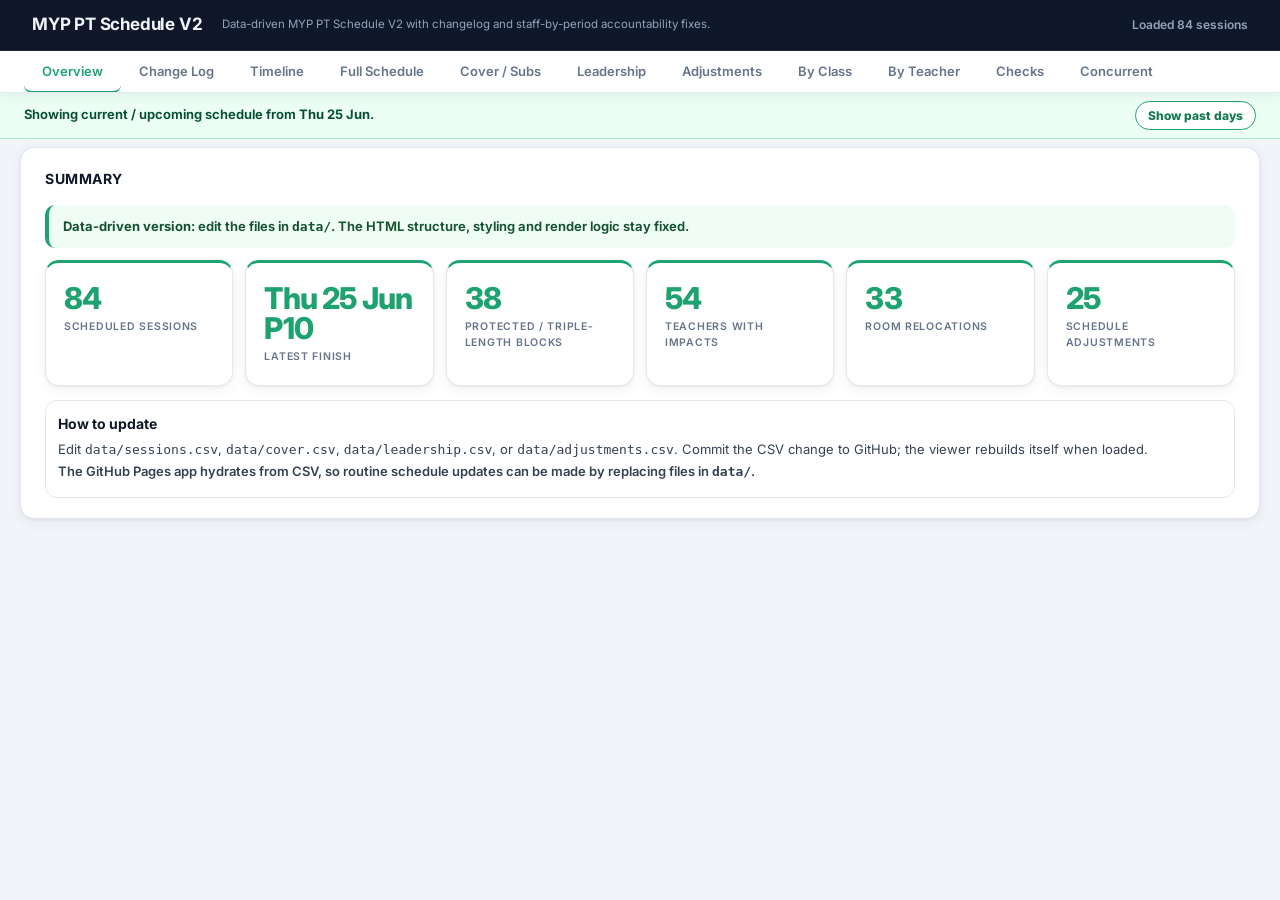
==== commit df7072cd: "Add files via upload" ====
--- a/index.html
+++ b/index.html
@@ -49,7 +49,7 @@
 
     <section class="panel" data-tab="Timeline">
       <h2>Timeline</h2>
-      <p class="timeline-help">Generated from <code>data/sessions.csv</code> and <code>data/leadership.csv</code>. Previous days are grouped under Past; the current or next schedule day appears first.</p>
+      <p class="timeline-help">Generated from <code>data/staff_events.csv</code> for staff-by-period accountability, with session details from <code>data/sessions.csv</code>. Previous days are grouped under Past; the current or next schedule day appears first.</p>
       <div id="current-day-note" class="current-day-note"></div>
       <div id="timeline" class="day-timeline-list"></div>
     </section>
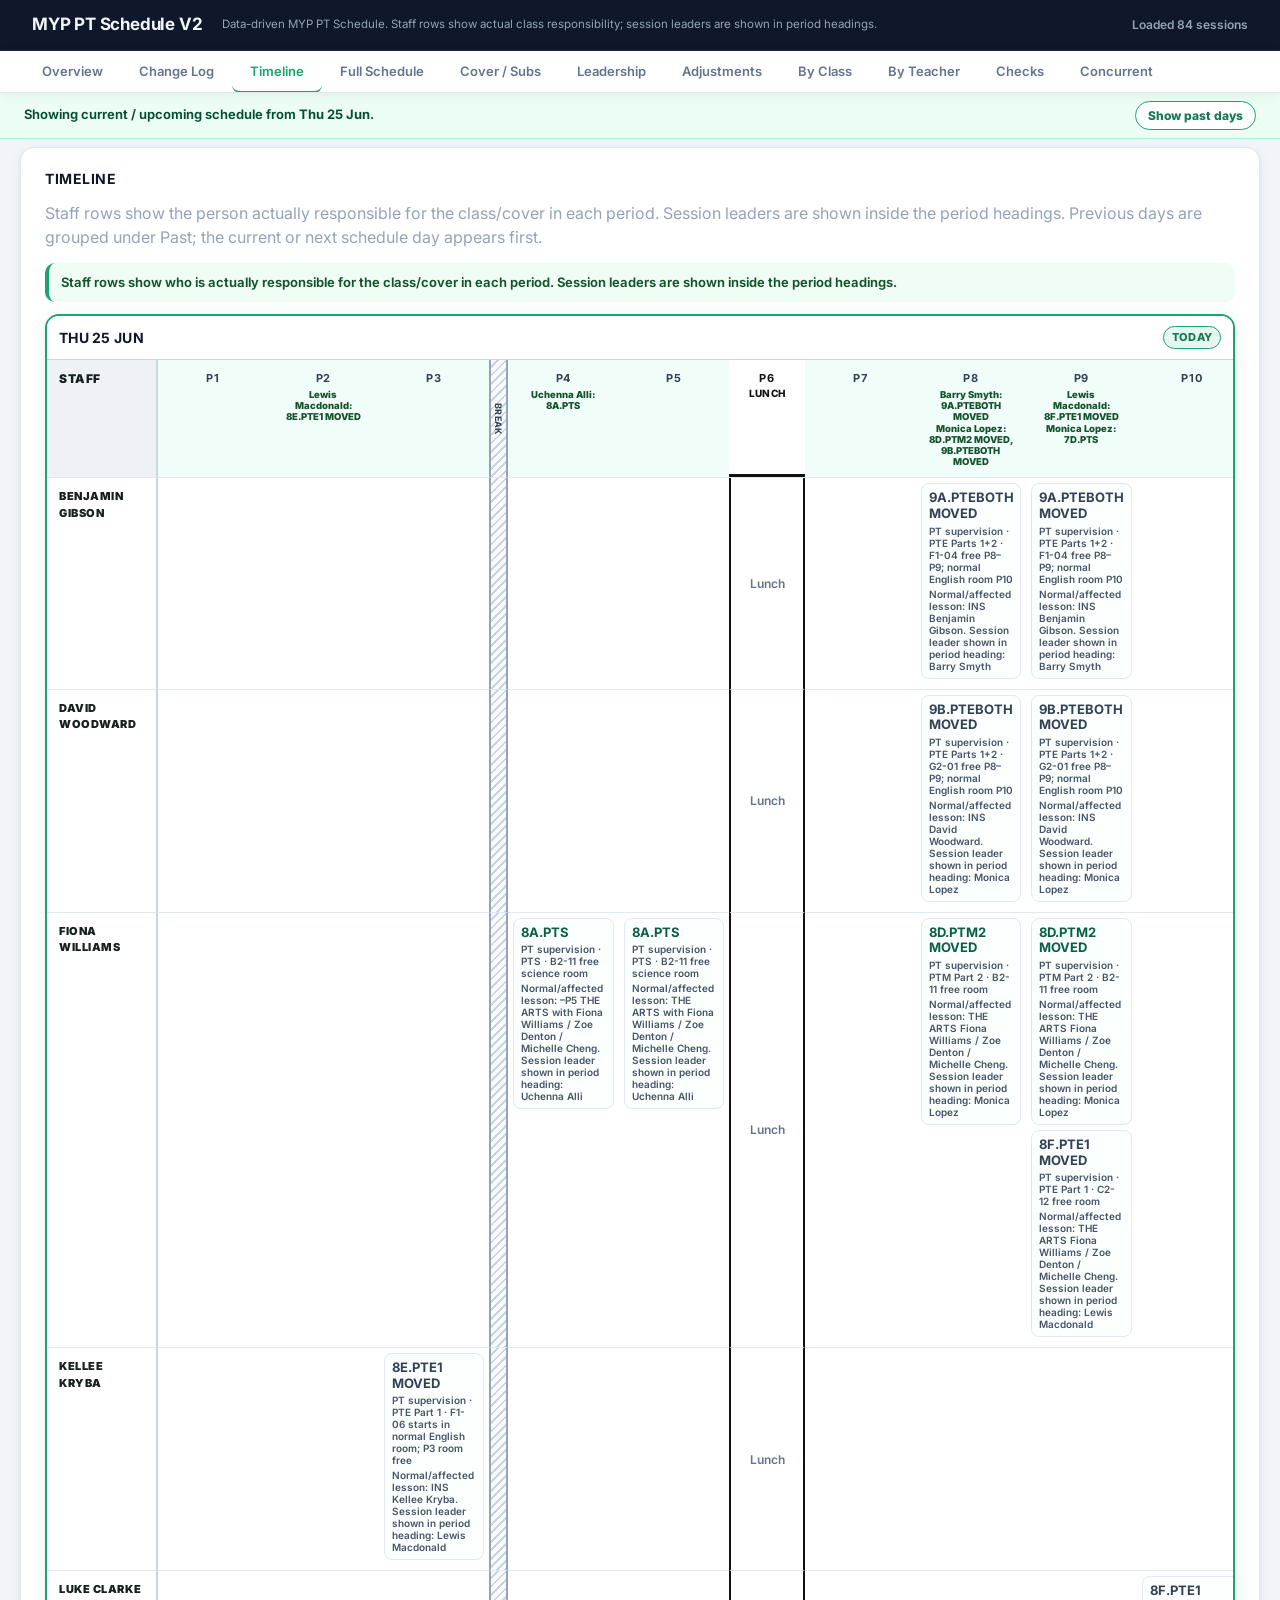
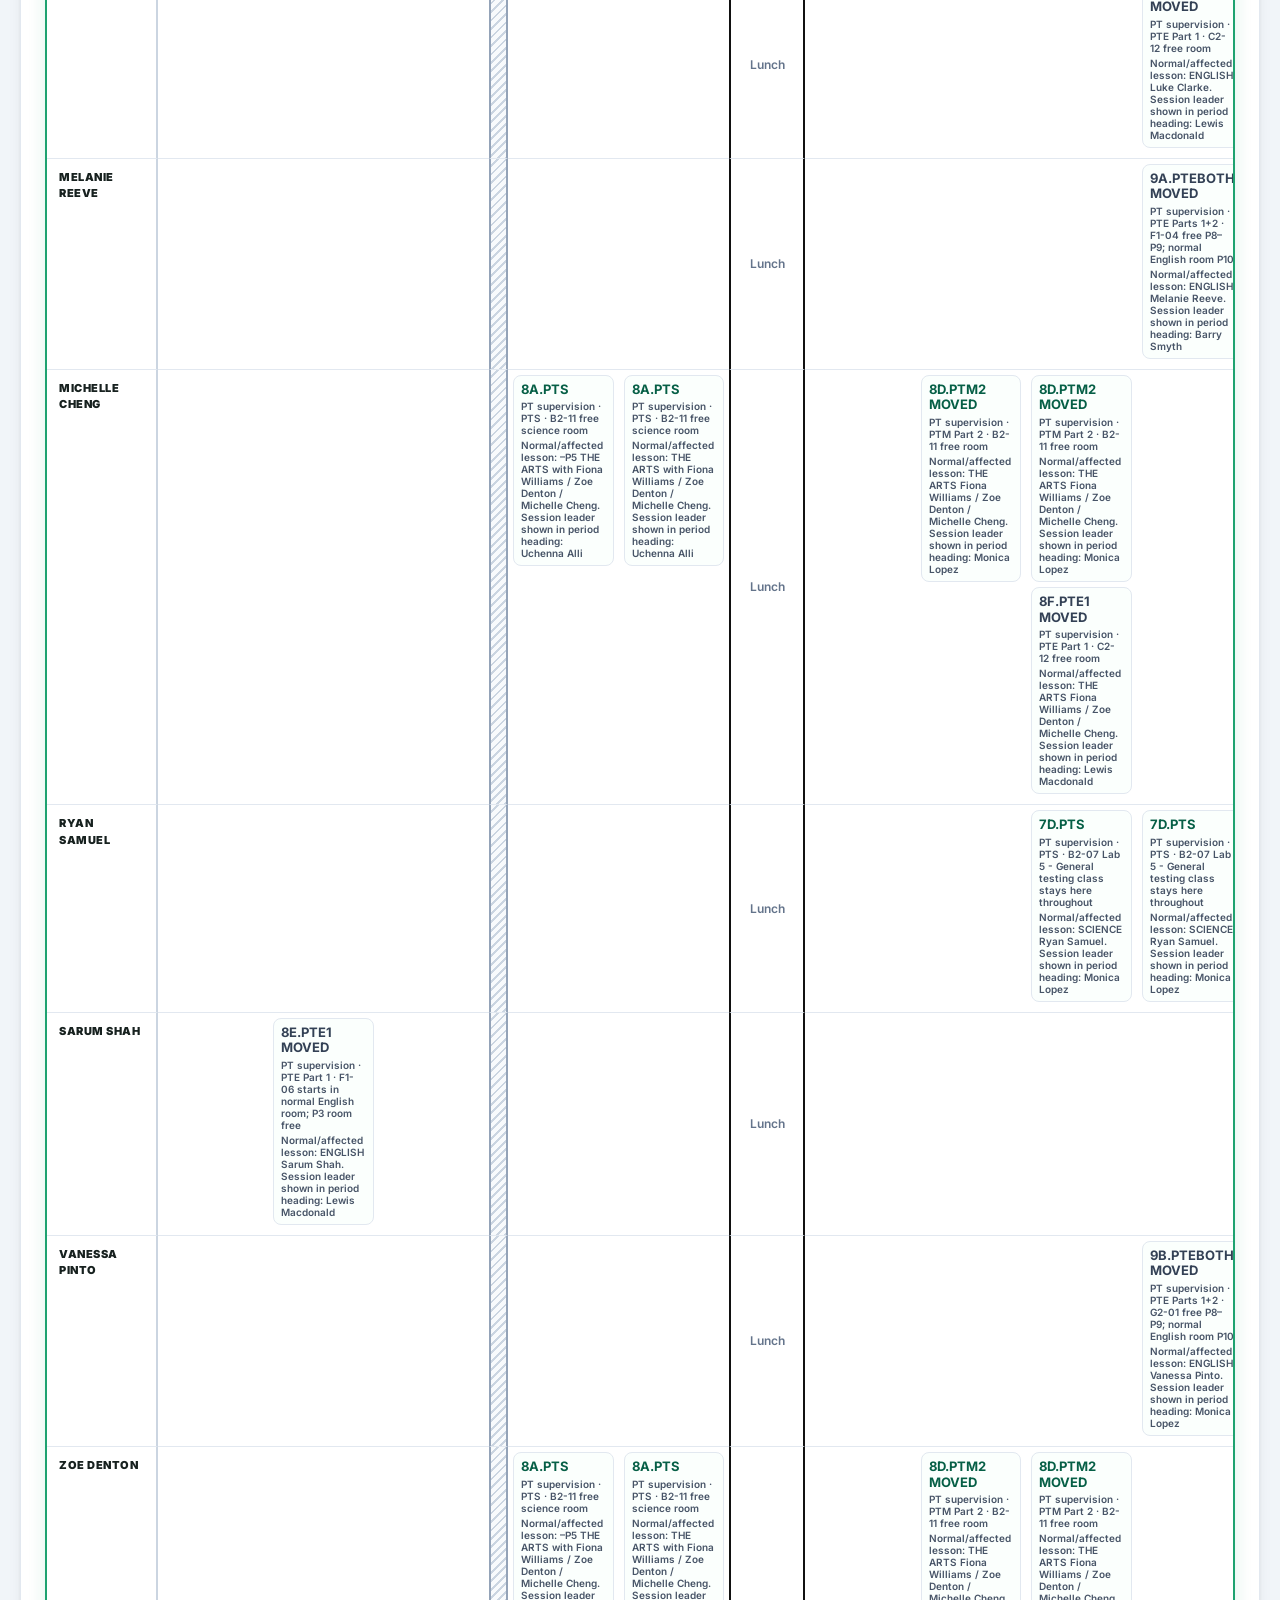
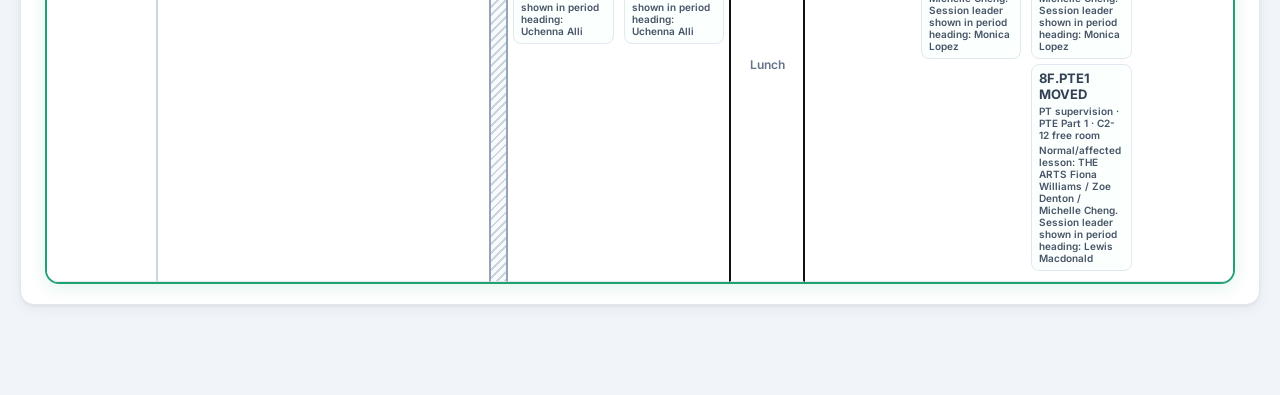
==== commit 72b8e2d4: "Add files via upload Fixed the issue with some sessions showing leaders as the teacher" ====
--- a/index.html
+++ b/index.html
@@ -49,7 +49,7 @@
 
     <section class="panel" data-tab="Timeline">
       <h2>Timeline</h2>
-      <p class="timeline-help">Generated from <code>data/staff_events.csv</code> for staff-by-period accountability, with session details from <code>data/sessions.csv</code>. Previous days are grouped under Past; the current or next schedule day appears first.</p>
+      <p class="timeline-help">Staff rows show the person actually responsible for the class/cover in each period. Session leaders are shown inside the period headings. Previous days are grouped under Past; the current or next schedule day appears first.</p>
       <div id="current-day-note" class="current-day-note"></div>
       <div id="timeline" class="day-timeline-list"></div>
     </section>
@@ -62,7 +62,7 @@
         <label for="fs-type">Type</label><select id="fs-type" class="sf-sel"><option value="">All types</option><option value="triple">Triple</option><option value="same">Same subject</option><option value="crosscore">Cross-core</option><option value="forced">Forced</option><option value="cancelled-pt">Cancelled</option><option value="red-risk">Red risk</option></select>
         <button id="fs-reset" class="sf-reset">Reset</button><span id="fs-count" class="sf-count"></span>
       </div>
-      <div class="tablewrap"><table id="full-sched-table" class="generated-table"><thead><tr><th>Session code</th><th>Start leader</th><th>Date</th><th>Window</th><th>Test</th><th>Testing room</th><th>Normal lessons used</th><th>Opportunity type</th><th>Classes to relocate + destination</th></tr></thead><tbody></tbody></table></div>
+      <div class="tablewrap"><table id="full-sched-table" class="generated-table"><thead><tr><th>Session code</th><th>Session leader</th><th>Date</th><th>Window</th><th>Test</th><th>Testing room</th><th>Normal lessons used</th><th>Opportunity type</th><th>Classes to relocate + destination</th></tr></thead><tbody></tbody></table></div>
     </section>
 
     <section class="panel cover-panel" data-tab="Cover / Subs">
--- a/css/styles.css
+++ b/css/styles.css
@@ -823,3 +823,27 @@
   color:#057647;
   background:#ecfdf3;
 }
+
+/* === v2026-06-12.3: separate session leadership from class supervision === */
+.leader-row td{
+  background:#f4f3ff!important;
+  color:#3b2f73!important;
+  font-weight:650;
+}
+.teacher-view .leader-row td:first-child::after{
+  content:' leader';
+  display:inline-block;
+  margin-left:6px;
+  border:1px solid #c7bfff;
+  border-radius:999px;
+  padding:1px 6px;
+  font-size:10px;
+  font-weight:800;
+  color:#3b2f73;
+  background:#fff;
+}
+.day-timeline-card thead th .period-leaders{
+  max-width:150px;
+  margin-left:auto;
+  margin-right:auto;
+}
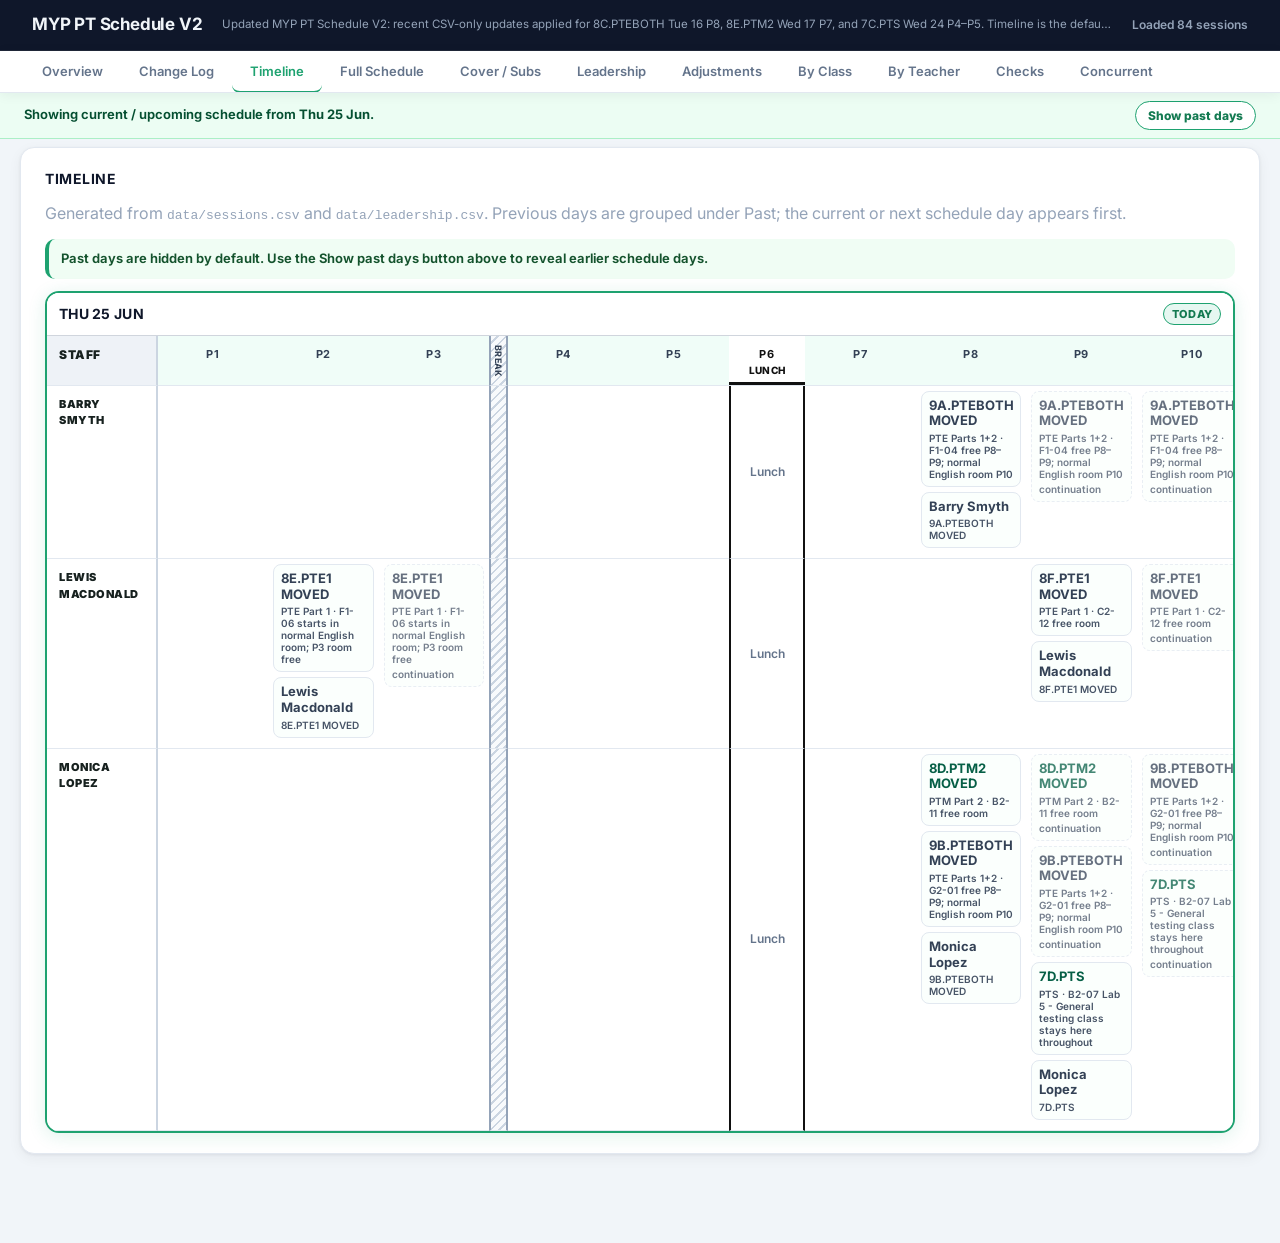
==== commit 29354583: "Add files via upload" ====
--- a/index.html
+++ b/index.html
@@ -49,7 +49,7 @@
 
     <section class="panel" data-tab="Timeline">
       <h2>Timeline</h2>
-      <p class="timeline-help">Staff rows show the person actually responsible for the class/cover in each period. Session leaders are shown inside the period headings. Previous days are grouped under Past; the current or next schedule day appears first.</p>
+      <p class="timeline-help">Generated from <code>data/sessions.csv</code> and <code>data/leadership.csv</code>. Previous days are grouped under Past; the current or next schedule day appears first.</p>
       <div id="current-day-note" class="current-day-note"></div>
       <div id="timeline" class="day-timeline-list"></div>
     </section>
@@ -62,7 +62,7 @@
         <label for="fs-type">Type</label><select id="fs-type" class="sf-sel"><option value="">All types</option><option value="triple">Triple</option><option value="same">Same subject</option><option value="crosscore">Cross-core</option><option value="forced">Forced</option><option value="cancelled-pt">Cancelled</option><option value="red-risk">Red risk</option></select>
         <button id="fs-reset" class="sf-reset">Reset</button><span id="fs-count" class="sf-count"></span>
       </div>
-      <div class="tablewrap"><table id="full-sched-table" class="generated-table"><thead><tr><th>Session code</th><th>Session leader</th><th>Date</th><th>Window</th><th>Test</th><th>Testing room</th><th>Normal lessons used</th><th>Opportunity type</th><th>Classes to relocate + destination</th></tr></thead><tbody></tbody></table></div>
+      <div class="tablewrap"><table id="full-sched-table" class="generated-table"><thead><tr><th>Session code</th><th>Start leader</th><th>Date</th><th>Window</th><th>Test</th><th>Testing room</th><th>Normal lessons used</th><th>Opportunity type</th><th>Classes to relocate + destination</th></tr></thead><tbody></tbody></table></div>
     </section>
 
     <section class="panel cover-panel" data-tab="Cover / Subs">
--- a/css/styles.css
+++ b/css/styles.css
@@ -823,27 +823,3 @@
   color:#057647;
   background:#ecfdf3;
 }
-
-/* === v2026-06-12.3: separate session leadership from class supervision === */
-.leader-row td{
-  background:#f4f3ff!important;
-  color:#3b2f73!important;
-  font-weight:650;
-}
-.teacher-view .leader-row td:first-child::after{
-  content:' leader';
-  display:inline-block;
-  margin-left:6px;
-  border:1px solid #c7bfff;
-  border-radius:999px;
-  padding:1px 6px;
-  font-size:10px;
-  font-weight:800;
-  color:#3b2f73;
-  background:#fff;
-}
-.day-timeline-card thead th .period-leaders{
-  max-width:150px;
-  margin-left:auto;
-  margin-right:auto;
-}
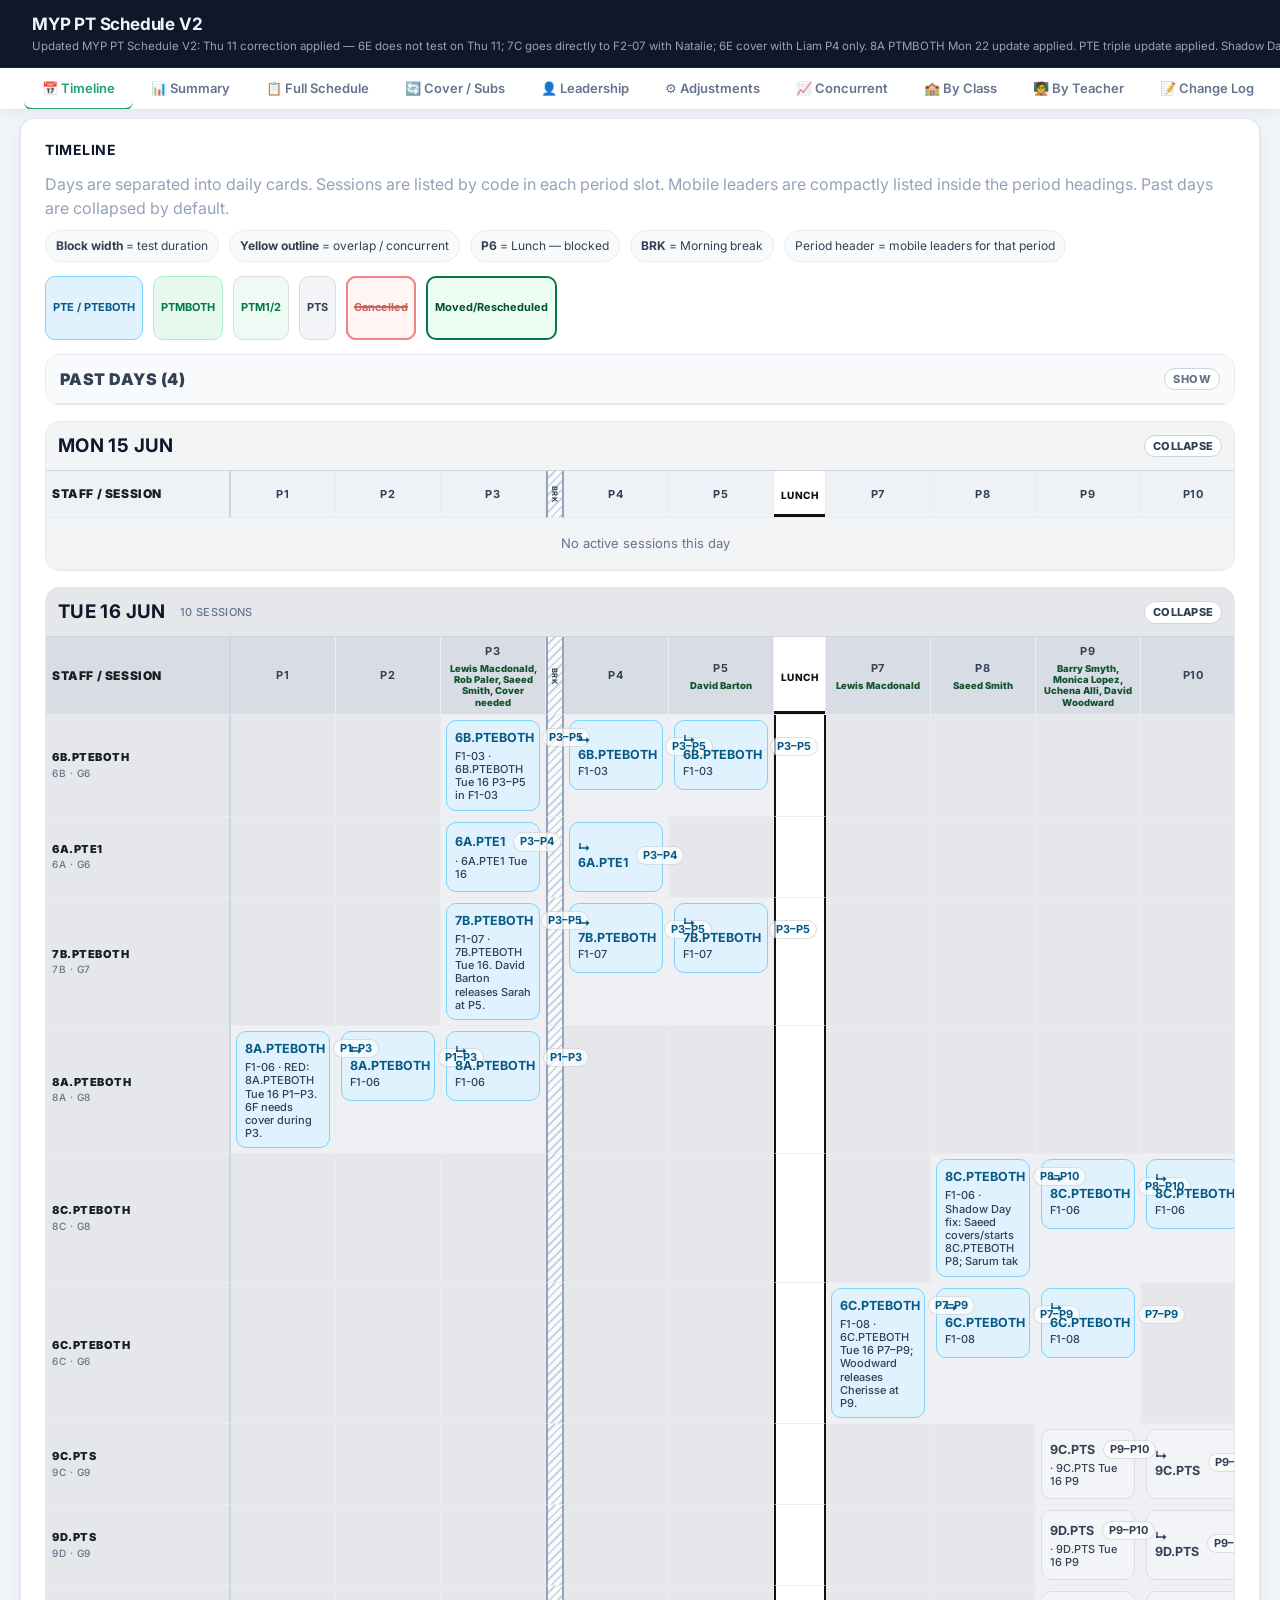
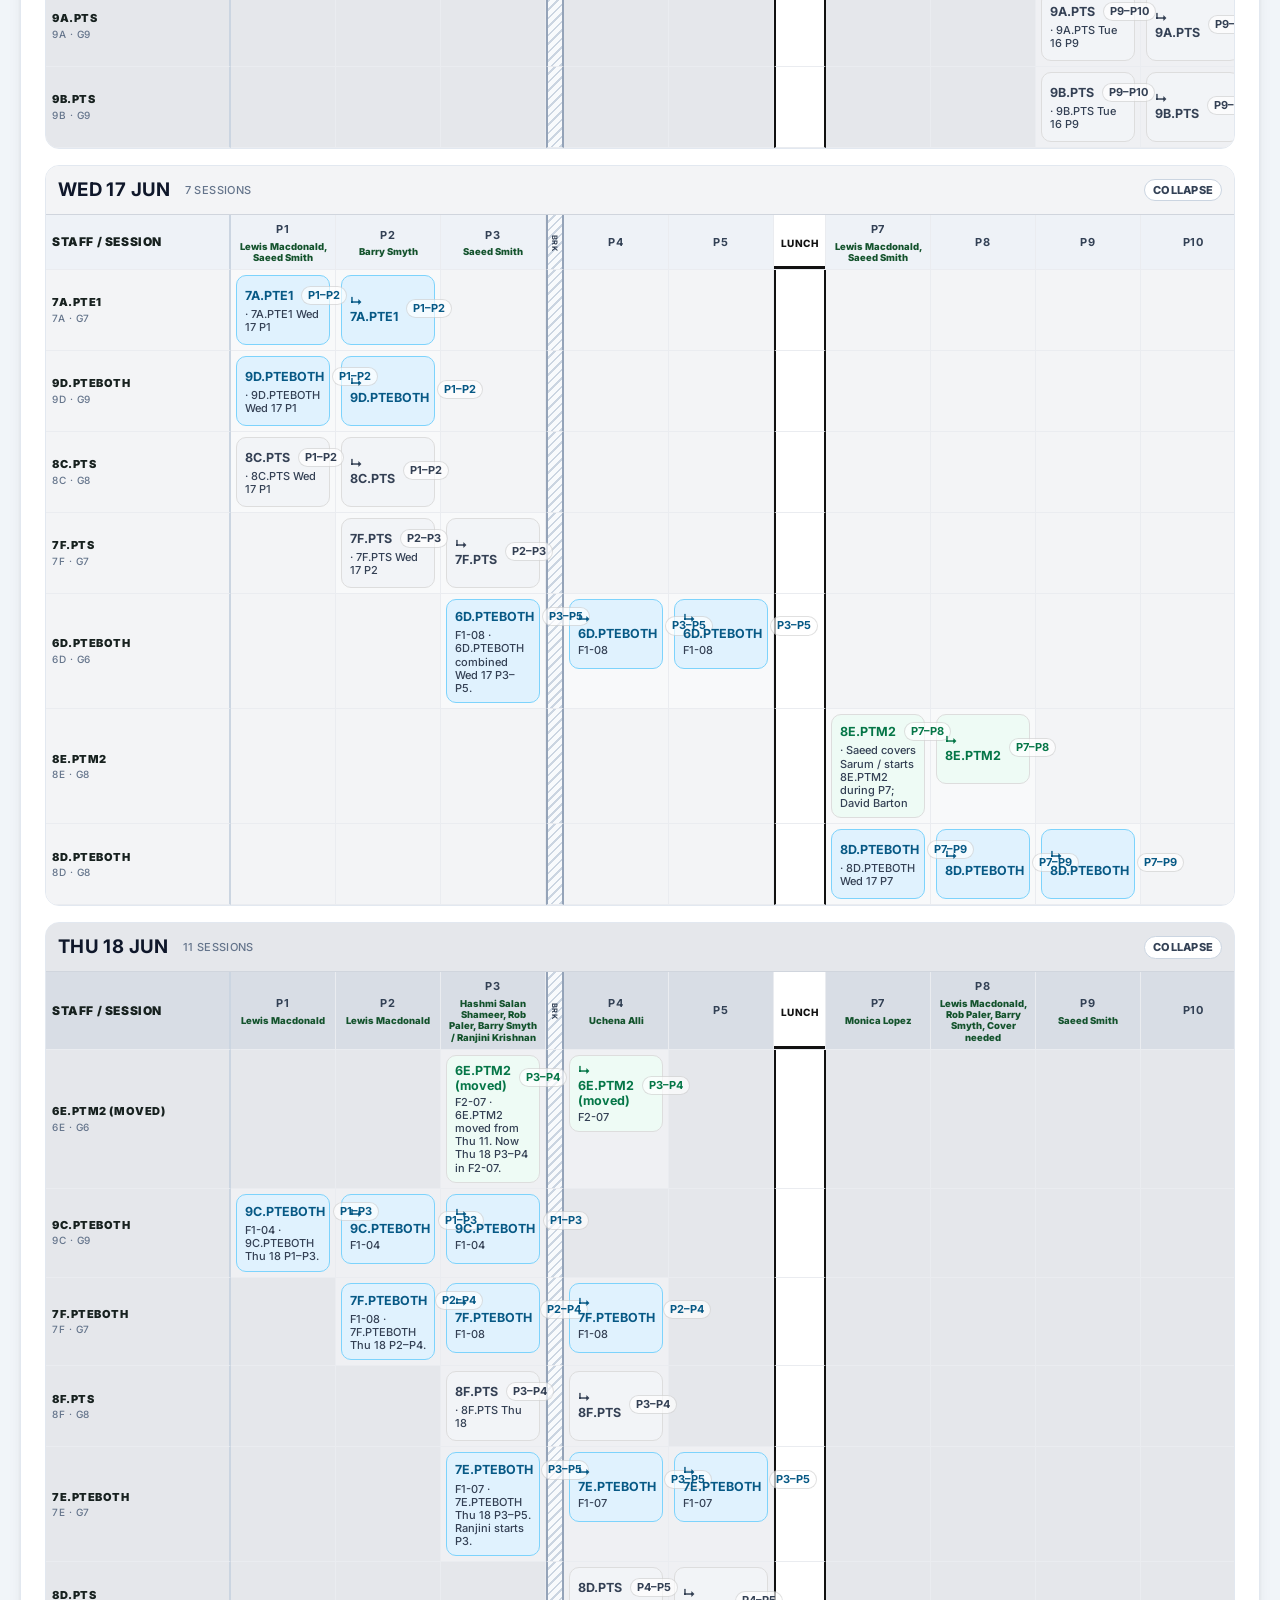
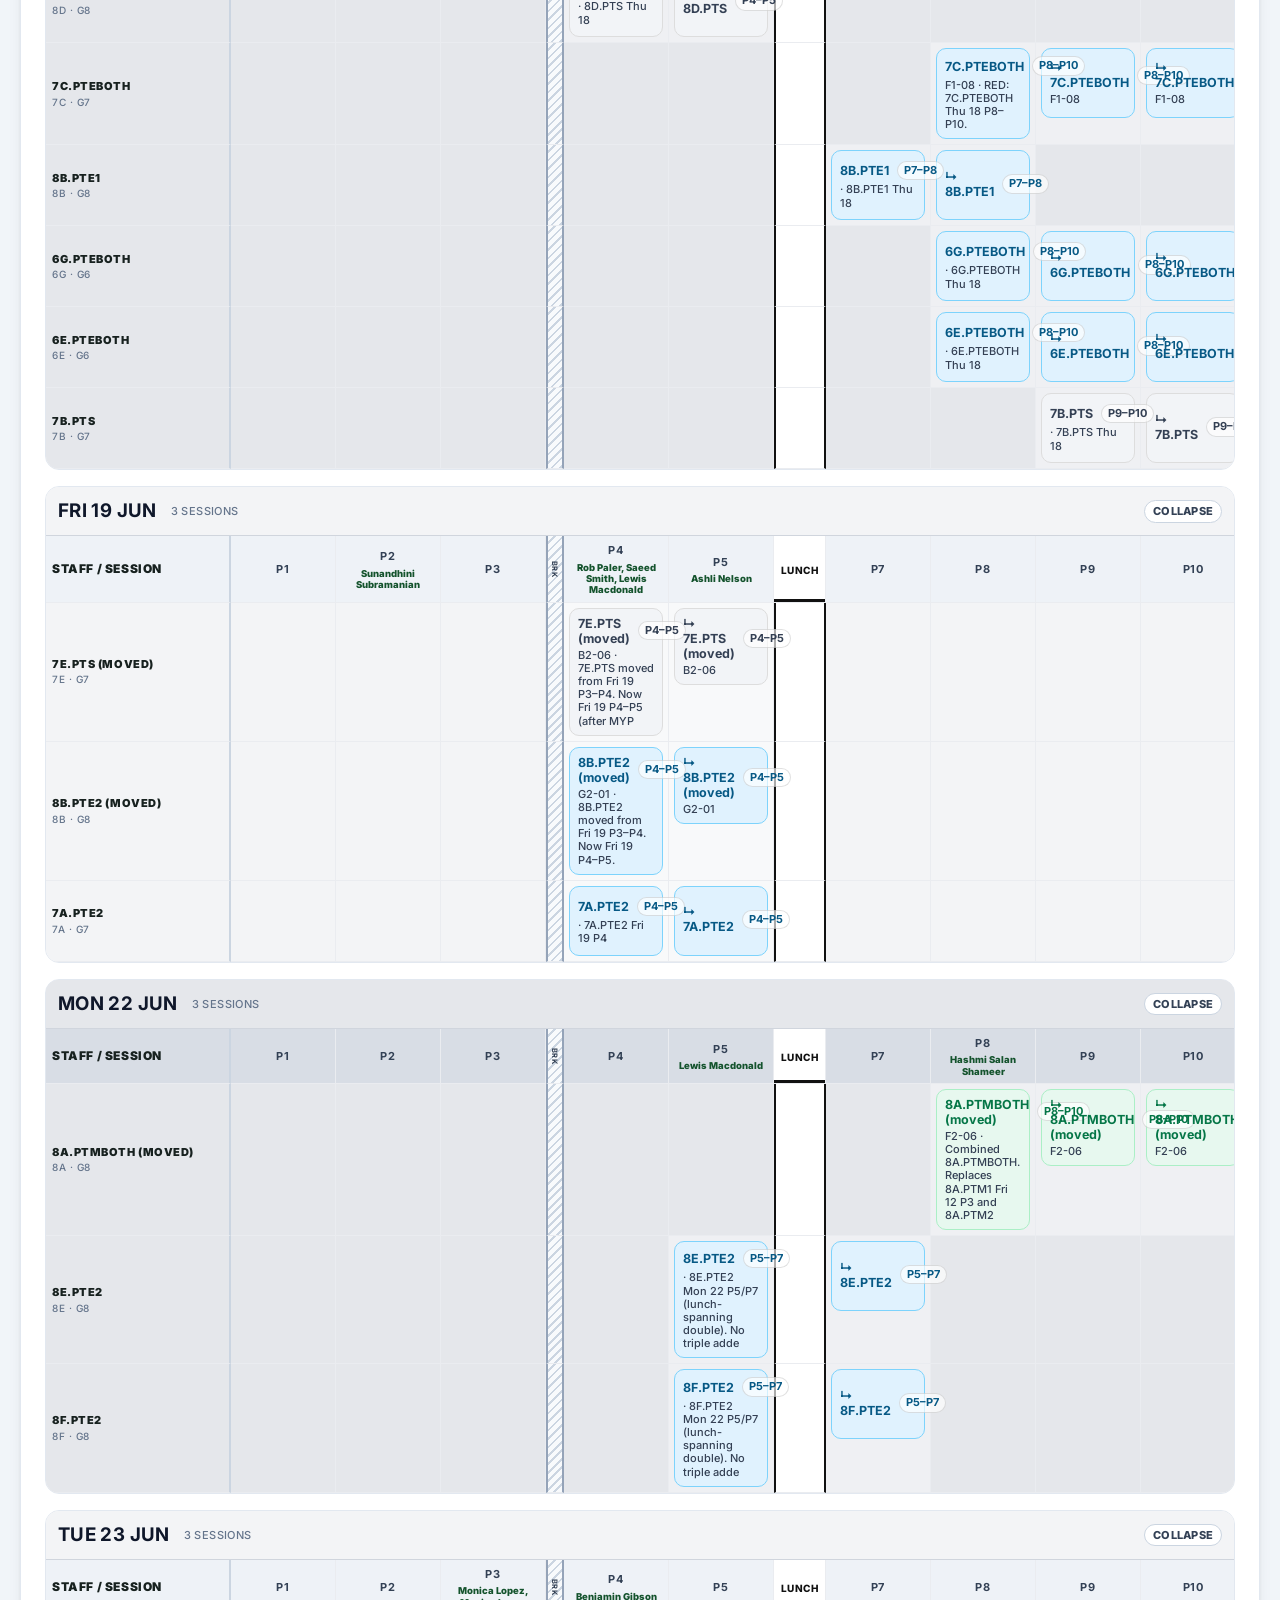
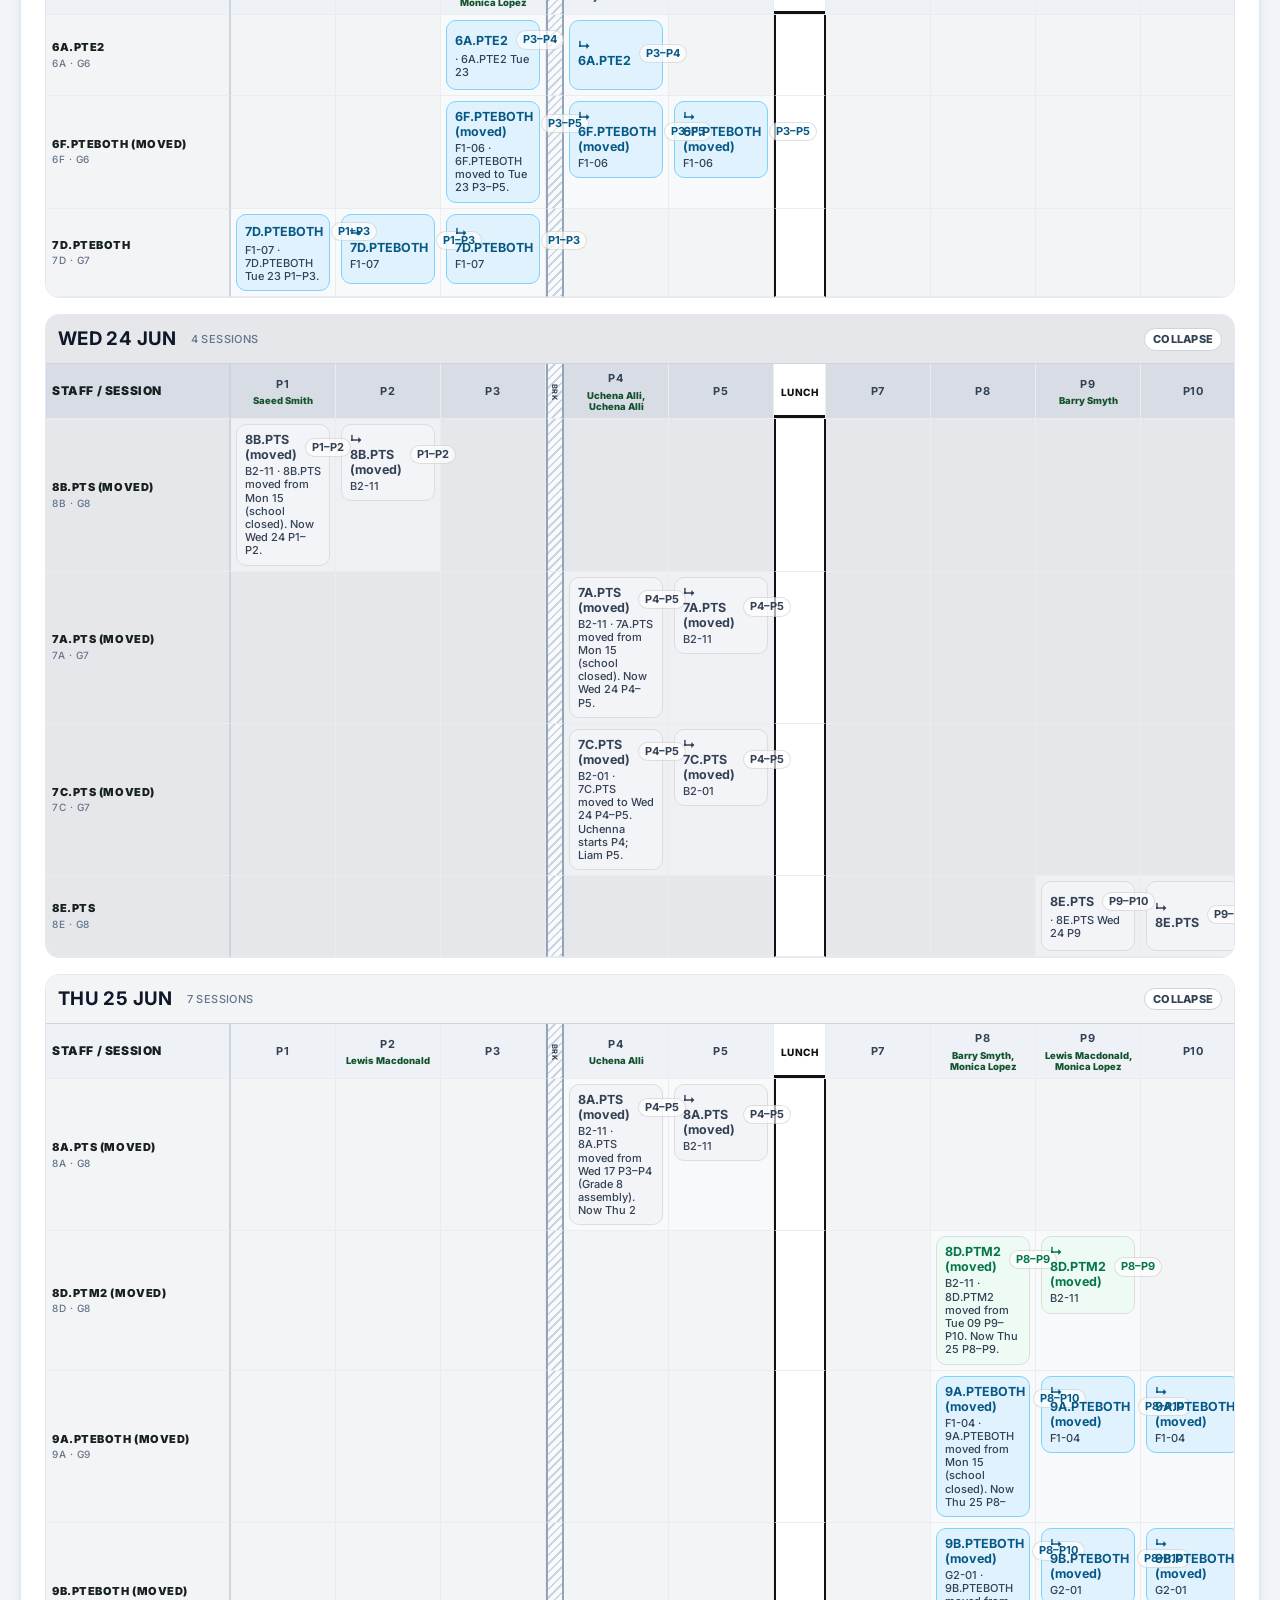
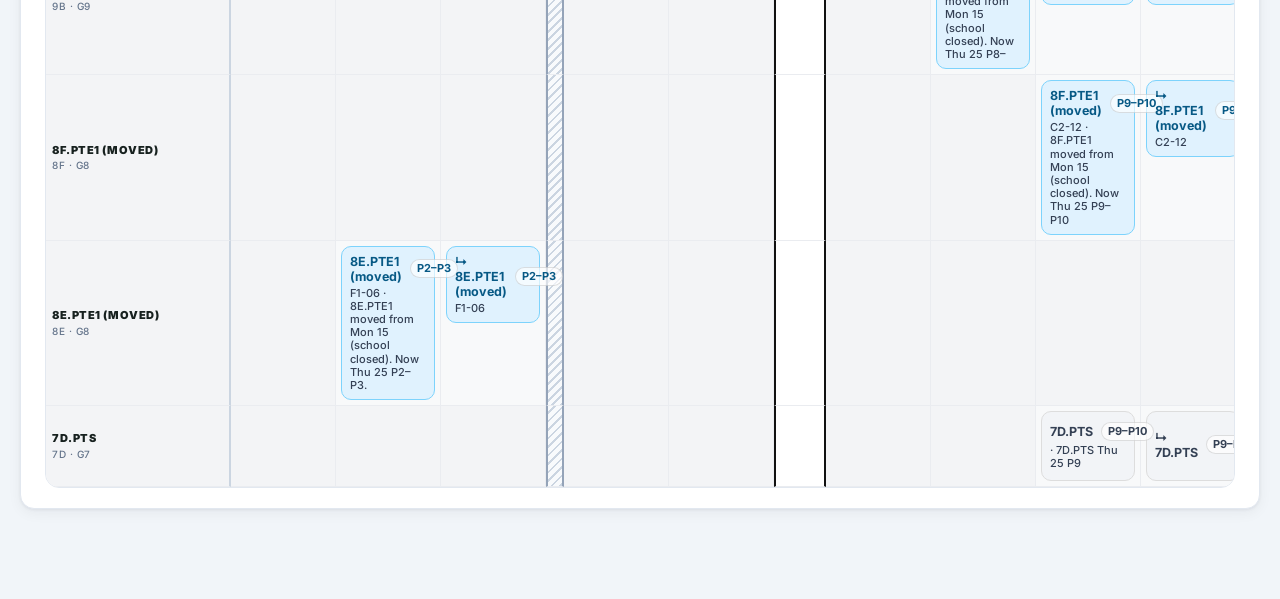
==== commit 552c1626: "Add files via upload" ====
--- a/index.html
+++ b/index.html
@@ -1,116 +1,339 @@
 <!DOCTYPE html>
 <html lang="en">
 <head>
-  <meta charset="utf-8" />
-  <meta name="viewport" content="width=device-width,initial-scale=1" />
-  <title>MYP PT Schedule V2 · Data Driven</title>
-  <link rel="preconnect" href="https://fonts.googleapis.com" />
-  <link rel="preconnect" href="https://fonts.gstatic.com" crossorigin />
-  <link href="https://fonts.googleapis.com/css2?family=Inter:wght@400;500;600;700;800&display=swap" rel="stylesheet" />
-  <link rel="stylesheet" href="css/styles.css" />
+  <meta charset="utf-8"/>
+  <meta name="viewport" content="width=device-width,initial-scale=1"/>
+  <title>MYP PT Schedule</title>
+  <link rel="preconnect" href="https://fonts.googleapis.com"/>
+  <link rel="preconnect" href="https://fonts.gstatic.com" crossorigin=""/>
+  <link href="https://fonts.googleapis.com/css2?family=Inter:wght@400;500;600;700;800&display=swap" rel="stylesheet"/>
+  <link rel="stylesheet" href="css/styles.css"/>
 </head>
 <body>
-  <header>
-    <h1 id="page-title">MYP PT Schedule V2</h1>
-    <p id="page-subtitle">Loading schedule data…</p>
-    <span id="load-status">CSV hydrated</span>
-  </header>
-
-  <main>
-    <section class="panel" data-tab="Overview">
-      <h2>Summary</h2>
-      <div class="data-note"><b>Data-driven version:</b> edit the files in <code>data/</code>. The HTML structure, styling and render logic stay fixed.</div>
-      <div class="metrics" id="summary-metrics"></div>
-      <div id="summary-notes" class="card-list" style="margin-top:14px"></div>
+
+<header>
+  <div>
+    <h1>MYP PT Schedule</h1>
+    <p id="header-desc">Loading schedule data…</p>
+  </div>
+  <span id="meta-version" style="font-size:11px;color:#64748b;white-space:nowrap;flex-shrink:0"></span>
+</header>
+
+<!-- Load error banner (hidden by default) -->
+<div id="load-errors" style="display:none;background:#fff1f1;border:1px solid #fca5a5;border-radius:10px;padding:14px 18px;margin:12px 20px;font-size:13px;color:#7a271a;line-height:1.6"></div>
+
+<!-- Tab navigation -->
+<nav id="tab-nav" role="tablist" aria-label="Schedule views">
+  <button class="tab-btn" data-tab="tab-timeline" role="tab">📅 Timeline</button>
+  <button class="tab-btn" data-tab="tab-summary" role="tab">📊 Summary</button>
+  <button class="tab-btn" data-tab="tab-schedule" role="tab">📋 Full Schedule</button>
+  <button class="tab-btn" data-tab="tab-cover" role="tab">🔄 Cover / Subs</button>
+  <button class="tab-btn" data-tab="tab-leadership" role="tab">👤 Leadership</button>
+  <button class="tab-btn" data-tab="tab-adjustments" role="tab">⚙ Adjustments</button>
+  <button class="tab-btn" data-tab="tab-concurrent" role="tab">📈 Concurrent</button>
+  <button class="tab-btn" data-tab="tab-class" role="tab">🏫 By Class</button>
+  <button class="tab-btn" data-tab="tab-teacher" role="tab">🧑‍🏫 By Teacher</button>
+  <button class="tab-btn" data-tab="tab-changelog" role="tab">📝 Change Log</button>
+</nav>
+
+<main>
+
+  <!-- ═══ TAB: TIMELINE ═══════════════════════════════════════════════════ -->
+  <section id="tab-timeline" class="tab-panel" role="tabpanel">
+    <div class="panel timeline-span-panel">
+      <h2>Timeline</h2>
+      <p class="timeline-help">Days are separated into daily cards. Sessions are listed by code in each period slot. Mobile leaders are compactly listed inside the period headings. Past days are collapsed by default.</p>
+      <div class="span-legend">
+        <span class="legend-item"><b>Block width</b> = test duration</span>
+        <span class="legend-item"><b>Yellow outline</b> = overlap / concurrent</span>
+        <span class="legend-item"><b>P6</b> = Lunch — blocked</span>
+        <span class="legend-item"><b>BRK</b> = Morning break</span>
+        <span class="legend-item">Period header = mobile leaders for that period</span>
+      </div>
+      <div class="span-legend" style="margin-top:4px">
+        <span class="span-chip cohort" style="padding:3px 7px;font-size:11px">PTE / PTEBOTH</span>
+        <span class="span-chip triple" style="padding:3px 7px;font-size:11px">PTMBOTH</span>
+        <span class="span-chip same" style="padding:3px 7px;font-size:11px">PTM1/2</span>
+        <span class="span-chip ins" style="padding:3px 7px;font-size:11px">PTS</span>
+        <span class="span-chip cancelled-pt" style="padding:3px 7px;font-size:11px;opacity:.7">Cancelled</span>
+        <span class="span-chip rescheduled-pt" style="padding:3px 7px;font-size:11px">Moved/Rescheduled</span>
+      </div>
+      <div id="timeline-list" class="day-timeline-list" style="margin-top:14px">
+        <div style="text-align:center;padding:32px;color:var(--muted)">Loading timeline…</div>
+      </div>
+    </div>
+  </section>
+
+  <!-- ═══ TAB: SUMMARY ════════════════════════════════════════════════════ -->
+  <section id="tab-summary" class="tab-panel" role="tabpanel">
+    <section class="panel collapsible-panel summary-panel">
+      <details class="collapsible-details summary-details" open>
+        <summary class="collapsible-summary"><h2>Summary</h2></summary>
+        <div class="collapsible-body">
+          <div class="metrics" id="summary-metrics">
+            <div style="text-align:center;padding:20px;color:var(--muted)">Loading…</div>
+          </div>
+          <div class="note"><b>Source:</b> This schedule is data-driven. Edit <code>data/sessions.csv</code> (and other CSV files in the <code>/data</code> folder) to update sessions, cover, leadership, and adjustments without rebuilding.</div>
+          <div class="warn"><b>David Barton corrections applied:</b> 8E no longer tests during Tue 09 P8. 8E.PTM1 is now Wed 10 P8. 8E.PTM2 is now Wed 17 P7–P8 with Saeed/cover starting and David finishing supervision. 8C.PTMBOTH has a P4 cover note because David is in Fire Training.</div>
+          <div class="warn"><b>Blocked as overflow:</b> Arabic, UAESS, MSC, iStudy, PHE, Design, French and Spanish. <b>Allowed:</b> InS. <b>Exception:</b> 6G.PTEBOTH accepted.</div>
+          <div class="note"><b>Cross-core supervision rule:</b> when a test continues into a second core subject lesson, the second-subject teacher may continue supervision of the testing class so the first teacher can return to normal timetable duties if required.</div>
+          <div class="update-note">Schedule update v2: rejected the earlier 8D.PTM1 Tue P8 suggestion; added a split 7C make-up plan; all moved sessions now show "reprint codes" notes and clearer affected-lesson context.</div>
+          <div class="note"><b>Wed 10 handover check:</b> Mohammed Gias M. Gias is normally with 8B for P3–P4 Maths only. The P5 period is 8B InS with Ashli Nelson, so Ashli should release Gias and supervise the final period of 8B.PTMBOTH in F2-06.</div>
+          <div class="note"><b>Thu 11 correction:</b> 6E.PTM2 removed from Thu 11. 7C.PTMBoth goes directly to F2-07 with Natalie from P4. 6E goes to Liam Melville for P4 cover only. 6E.PTM2 is moved to Thu 18 Jun P3–P4.</div>
+          <div class="note"><b>8A PTM update:</b> Friday P3 8A.PTM1 and the separate Thu 25 8A.PTM2 moved session are replaced by one 8A.PTMBOTH session on Mon 22 Jun P8–P10 in F2-06.</div>
+          <div class="warn"><b>Lunch-span check for 8E–9B:</b> 8E and 8F still have PTE2 as a lunch-spanning double on Mon 22 P5/P7. 9A and 9B remain as Thu 25 P8–P10 blocks.</div>
+          <div class="warn"><b>Shadow Day / G8 availability update:</b> Tue 16 Shadow Day teachers are not available for PT coverage; Fri 19 P1–P3 is treated as a hard MYP assembly blackout; Wed 17 P3 Grade 8 assembly removes 8A.PTS from that slot.</div>
+        </div>
+      </details>
     </section>
 
-
-
-    <section class="panel changelog-panel" data-tab="Change Log">
+    <section class="panel update-panel">
+      <h2>Constraint Checks</h2>
+      <ul>
+        <li>No same-day PT issue remains for 7D: 7D.PTS moved to Thu 25 Jun P9–P10.</li>
+        <li>No same-day PT issue remains for 8E: 8E.PTS moved to Wed 24 Jun P9–P10.</li>
+        <li>G8 PTE sessions unchanged.</li>
+        <li>8E.PTM2 remains a manual supervision exception: Saeed/cover starts P7 and David Barton finishes P8.</li>
+        <li>Quratul Ain room references use B2-11 where applicable.</li>
+        <li>Mobile leadership allocation follows the 1 leader per 2 actively testing classes rule; self-starting class teachers are not counted as mobile leaders.</li>
+        <li>Availability note: Monica Lopez and Rob Paler do not appear in the XML timetable and are treated as untimetabled leadership support when assigned.</li>
+      </ul>
+    </section>
+
+    <section class="panel update-panel">
+      <h2>Shadow Day / G8 Event Clash Resolution</h2>
+      <div class="update-note">Applied after cross-referencing Tuesday 16 Shadow Day and Grade 8/MYP availability notices.</div>
+      <ul>
+        <li><b>Tue 16 P8 update:</b> Saeed Smith now covers/starts 8C.PTEBOTH at P8; Sarum supervises P9–P10.</li>
+        <li><b>Wed 17 P7 update:</b> Saeed Smith covers Sarum and starts 8E.PTM2; David Barton finishes P8.</li>
+        <li><b>Wed 17 P3:</b> 8A.PTS moved to Thu 25 P4–P5 because Grade 8 are in assembly.</li>
+        <li><b>Fri 19 P1–P3:</b> treated as a hard MYP assembly blackout. 6F.PTEBOTH, 7C.PTS, 7E.PTS and 8B.PTE2 have been moved/shifted away from P1–P3.</li>
+      </ul>
+    </section>
+  </section>
+
+  <!-- ═══ TAB: FULL SCHEDULE ═══════════════════════════════════════════════ -->
+  <section id="tab-schedule" class="tab-panel" role="tabpanel">
+    <div class="panel">
+      <h2>Full Schedule</h2>
+      <div class="sf-bar">
+        <label>Search:</label>
+        <input id="sched-search" type="text" placeholder="class, session, teacher, room…"/>
+        <button class="sf-reset" id="sched-reset">Reset</button>
+        <span class="sf-count" id="sched-count"></span>
+      </div>
+      <div class="tablewrap">
+        <table id="schedule-table">
+          <thead>
+            <tr>
+              <th>Date</th>
+              <th>Session code</th>
+              <th>Class</th>
+              <th>Grade</th>
+              <th>Test</th>
+              <th>Window</th>
+              <th>Room</th>
+              <th>Start leader</th>
+              <th>Supervisor(s)</th>
+              <th>Normal lessons used</th>
+              <th>Relocations</th>
+              <th>Notes</th>
+              <th>Reprint</th>
+            </tr>
+          </thead>
+          <tbody id="schedule-tbody">
+            <tr><td colspan="13" style="text-align:center;color:var(--muted)">Loading…</td></tr>
+          </tbody>
+        </table>
+      </div>
+    </div>
+  </section>
+
+  <!-- ═══ TAB: COVER / SUBS ════════════════════════════════════════════════ -->
+  <section id="tab-cover" class="tab-panel" role="tabpanel">
+    <div class="panel cover-panel">
+      <h2>Cover / Substitutions / Room Moves</h2>
+      <div class="sf-bar">
+        <label>Search:</label>
+        <input id="cover-search" type="text" placeholder="class, teacher, session, room…"/>
+        <button class="sf-reset" id="cover-reset">Reset</button>
+        <span class="sf-count" id="cover-count"></span>
+      </div>
+      <div style="display:flex;gap:8px;flex-wrap:wrap;margin-bottom:12px;font-size:12px">
+        <span style="background:#eefbf5;border:1px solid #a7f3d0;border-radius:6px;padding:3px 8px">■ Cover/Substitution</span>
+        <span style="background:#eff6ff;border:1px solid #bfdbfe;border-radius:6px;padding:3px 8px">■ Room move</span>
+        <span style="background:#fff8eb;border:1px solid #fde68a;border-radius:6px;padding:3px 8px">■ Supervision handover / manual note</span>
+        <span style="background:#fff1f1;border:1px solid #fca5a5;border-radius:6px;padding:3px 8px">■ RED — cover not clean</span>
+        <span style="background:#f5f5f5;border:1px solid #d0d5dd;border-radius:6px;padding:3px 8px;text-decoration:line-through">■ Cancelled (school closed)</span>
+      </div>
+      <div class="tablewrap">
+        <table id="cover-table">
+          <thead>
+            <tr>
+              <th>Date</th>
+              <th>Period</th>
+              <th>Trigger session</th>
+              <th>Type</th>
+              <th>Affected class</th>
+              <th>Normal lesson</th>
+              <th>Normal teacher</th>
+              <th>Cover / destination</th>
+              <th>Instruction</th>
+            </tr>
+          </thead>
+          <tbody id="cover-tbody">
+            <tr><td colspan="9" style="text-align:center;color:var(--muted)">Loading…</td></tr>
+          </tbody>
+        </table>
+      </div>
+    </div>
+  </section>
+
+  <!-- ═══ TAB: LEADERSHIP ══════════════════════════════════════════════════ -->
+  <section id="tab-leadership" class="tab-panel" role="tabpanel">
+    <div class="panel leadership-panel">
+      <h2>Period Leadership Assignments</h2>
+      <p>Leadership is shown at the period level. Mobile leadership is capped at one leader per two actively testing classes. Class teachers who are already teaching their own testing class are shown as self-start/self-supervision and are not counted as mobile leaders. Monica Lopez and Rob Paler were not found in the XML timetable, so they are treated as untimetabled leadership support when assigned.</p>
+      <div class="sf-bar">
+        <label>Search:</label>
+        <input id="ld-search" type="text" placeholder="leader name, date, session…"/>
+        <button class="sf-reset" id="ld-reset">Reset</button>
+        <span class="sf-count" id="ld-count"></span>
+      </div>
+      <div class="tablewrap">
+        <table id="leadership-table">
+          <thead>
+            <tr>
+              <th>Date</th>
+              <th>Period</th>
+              <th>Leader</th>
+              <th>Responsibility</th>
+              <th>Mobile load</th>
+            </tr>
+          </thead>
+          <tbody id="leadership-tbody">
+            <tr><td colspan="5" style="text-align:center;color:var(--muted)">Loading…</td></tr>
+          </tbody>
+        </table>
+      </div>
+    </div>
+  </section>
+
+  <!-- ═══ TAB: SCHEDULE ADJUSTMENTS ═══════════════════════════════════════ -->
+  <section id="tab-adjustments" class="tab-panel" role="tabpanel">
+    <section class="panel update-panel collapsible-panel">
+      <details class="collapsible-details" open>
+        <summary class="collapsible-summary">
+          <h2>Schedule Adjustments</h2>
+          <span class="summary-hint">All changes from original plan</span>
+        </summary>
+        <div class="collapsible-body">
+          <p>Updated after Monday 08 internet outages and the Monday 15 June closure. Original sessions remain visible in red with strikethrough so staff can see what was planned but did not take place.</p>
+          <div class="update-note">Use MOVED rows as the operational schedule. Any moved session needs fresh access codes printed because the first-attempt codes have already been distributed/lost.</div>
+          <div class="tablewrap">
+            <table id="schedule-adjustments-table">
+              <thead>
+                <tr>
+                  <th>Status</th>
+                  <th>Original session</th>
+                  <th>Original slot</th>
+                  <th>New slot</th>
+                  <th>Room</th>
+                  <th>Normal lesson / staff affected</th>
+                  <th>Operational note</th>
+                </tr>
+              </thead>
+              <tbody id="adjustments-tbody">
+                <tr><td colspan="7" style="text-align:center;color:var(--muted)">Loading…</td></tr>
+              </tbody>
+            </table>
+          </div>
+        </div>
+      </details>
+    </section>
+  </section>
+
+  <!-- ═══ TAB: CONCURRENT ══════════════════════════════════════════════════ -->
+  <section id="tab-concurrent" class="tab-panel" role="tabpanel">
+    <div class="panel">
+      <h2>Concurrent Sessions by Period</h2>
+      <p>Shows how many PT sessions are running simultaneously in each period. Counts ≥ 3 are highlighted in red; counts ≥ 2 in amber.</p>
+      <div class="tablewrap concurrent-wrap">
+        <table id="concurrent-table" class="concurrent-table">
+          <thead>
+            <tr>
+              <th>Date</th>
+              <th>Period</th>
+              <th style="text-align:center">Count</th>
+              <th>Sessions</th>
+            </tr>
+          </thead>
+          <tbody id="concurrent-tbody">
+            <tr><td colspan="4" style="text-align:center;color:var(--muted)">Loading…</td></tr>
+          </tbody>
+        </table>
+      </div>
+    </div>
+  </section>
+
+  <!-- ═══ TAB: BY CLASS ════════════════════════════════════════════════════ -->
+  <section id="tab-class" class="tab-panel" role="tabpanel">
+    <div class="panel">
+      <h2>Schedule by Class</h2>
+      <div class="controls">
+        <label for="classSelect">Class:</label>
+        <select id="classSelect">
+          <option value="">— Select class —</option>
+        </select>
+        <button onclick="window.exportClass()">Print / Export</button>
+      </div>
+      <div id="class-views-container"></div>
+    </div>
+  </section>
+
+  <!-- ═══ TAB: BY TEACHER ══════════════════════════════════════════════════ -->
+  <section id="tab-teacher" class="tab-panel" role="tabpanel">
+    <div class="panel">
+      <h2>Schedule by Teacher</h2>
+      <div class="controls">
+        <label for="teacherSelect">Teacher:</label>
+        <select id="teacherSelect">
+          <option value="">— Select teacher —</option>
+        </select>
+        <button onclick="window.exportTeacher()">Print / Export</button>
+      </div>
+      <div id="teacher-views-container"></div>
+    </div>
+  </section>
+
+  <!-- ═══ TAB: CHANGE LOG ══════════════════════════════════════════════════ -->
+  <section id="tab-changelog" class="tab-panel" role="tabpanel">
+    <div class="panel review-panel">
       <h2>Change Log</h2>
-      <div id="changelog-latest" class="data-note"></div>
+      <p>All schedule changes, corrections, and operational updates. Edit <code>data/changelog.csv</code> to add new entries.</p>
       <div class="tablewrap">
-        <table id="changelog-table" class="generated-table">
-          <thead>
-            <tr>
-              <th>Published</th>
+        <table id="changelog-table">
+          <thead>
+            <tr>
+              <th>Date</th>
               <th>Version</th>
-              <th>Request addressed</th>
+              <th>Request / trigger</th>
               <th>Change made</th>
-              <th>Area updated</th>
+              <th>Area affected</th>
               <th>Status</th>
               <th>Notes</th>
             </tr>
           </thead>
-          <tbody></tbody>
-        </table>
-      </div>
-    </section>
-
-    <section class="panel" data-tab="Timeline">
-      <h2>Timeline</h2>
-      <p class="timeline-help">Generated from <code>data/sessions.csv</code> and <code>data/leadership.csv</code>. Previous days are grouped under Past; the current or next schedule day appears first.</p>
-      <div id="current-day-note" class="current-day-note"></div>
-      <div id="timeline" class="day-timeline-list"></div>
-    </section>
-
-    <section class="panel" data-tab="Full Schedule">
-      <h2>Full Schedule</h2>
-      <div class="sf-bar">
-        <label for="fs-search">Search</label><input id="fs-search" placeholder="class, room, teacher…" />
-        <label for="fs-date">Date</label><select id="fs-date" class="sf-sel"><option value="">All dates</option></select>
-        <label for="fs-type">Type</label><select id="fs-type" class="sf-sel"><option value="">All types</option><option value="triple">Triple</option><option value="same">Same subject</option><option value="crosscore">Cross-core</option><option value="forced">Forced</option><option value="cancelled-pt">Cancelled</option><option value="red-risk">Red risk</option></select>
-        <button id="fs-reset" class="sf-reset">Reset</button><span id="fs-count" class="sf-count"></span>
-      </div>
-      <div class="tablewrap"><table id="full-sched-table" class="generated-table"><thead><tr><th>Session code</th><th>Start leader</th><th>Date</th><th>Window</th><th>Test</th><th>Testing room</th><th>Normal lessons used</th><th>Opportunity type</th><th>Classes to relocate + destination</th></tr></thead><tbody></tbody></table></div>
-    </section>
-
-    <section class="panel cover-panel" data-tab="Cover / Subs">
-      <h2>Cover / Substitutions</h2>
-      <div class="sf-bar">
-        <label for="cover-search">Search</label><input id="cover-search" placeholder="teacher, class, instruction…" />
-        <label for="cover-date">Date</label><select id="cover-date" class="sf-sel"><option value="">All dates</option></select>
-        <label for="cover-type">Type</label><select id="cover-type" class="sf-sel"><option value="">All types</option></select>
-        <button id="cover-reset" class="sf-reset">Reset</button><span id="cover-count" class="sf-count"></span>
-      </div>
-      <div class="tablewrap"><table id="cover-table" class="generated-table"><thead><tr><th>Date</th><th>Period</th><th>Trigger session</th><th>Type</th><th>Affected class/group</th><th>Normal lesson</th><th>Normal teacher</th><th>Cover / destination</th><th>Instruction</th></tr></thead><tbody></tbody></table></div>
-    </section>
-
-    <section class="panel leadership-panel" data-tab="Leadership">
-      <h2>Period leadership assignments</h2>
-      <div class="sf-bar"><label for="ld-search">Search</label><input id="ld-search" placeholder="leader or session…" /><button id="ld-reset" class="sf-reset">Reset</button><span id="ld-count" class="sf-count"></span></div>
-      <div class="tablewrap"><table id="leadership-table" class="generated-table"><thead><tr><th>Date</th><th>Period</th><th>Leader</th><th>Responsibility</th><th>Mobile load</th></tr></thead><tbody></tbody></table></div>
-    </section>
-
-    <section class="panel update-panel" data-tab="Adjustments">
-      <h2>Schedule Adjustments</h2>
-      <div class="update-note">Rows are generated from <code>data/adjustments.csv</code>. Use this table for operational changes and audit trail notes.</div>
-      <div class="tablewrap"><table id="schedule-adjustments-table" class="generated-table"><thead><tr><th>Status</th><th>Original session</th><th>Original slot</th><th>New slot</th><th>Room</th><th>Normal lesson / staff affected</th><th>Operational note</th></tr></thead><tbody></tbody></table></div>
-    </section>
-
-    <section class="panel" data-tab="By Class">
-      <h2>Class View / Export</h2>
-      <div class="controls"><select id="classSelect"></select><button id="exportClassBtn">Print / export class view</button></div>
-      <div id="classViews"></div>
-    </section>
-
-    <section class="panel" data-tab="By Teacher">
-      <h2>Teacher View / Export</h2>
-      <div class="controls"><select id="teacherSelect"></select><button id="exportTeacherBtn">Print / export teacher view</button></div>
-      <div id="teacherViews"></div>
-    </section>
-
-    <section class="panel review-panel" data-tab="Checks">
-      <h2>Constraint Checks</h2>
-      <div id="checks"></div>
-    </section>
-
-    <section class="panel" data-tab="Concurrent">
-      <h2>Concurrent Sessions</h2>
-      <div class="sf-bar"><label for="cc-min">Minimum concurrent sessions</label><input id="cc-min" type="number" min="0" value="2" /><button id="cc-reset" class="sf-reset">Reset</button><span id="cc-count" class="sf-count"></span></div>
-      <div class="tablewrap concurrent-wrap"><table id="concurrent-table-el" class="generated-table concurrent-table"><thead><tr><th>Date</th><th>Period</th><th>Concurrent sessions</th><th>Sessions</th></tr></thead><tbody></tbody></table></div>
-    </section>
-  </main>
-  <script src="js/app.js"></script>
+          <tbody id="changelog-tbody">
+            <tr><td colspan="7" style="text-align:center;color:var(--muted)">Loading…</td></tr>
+          </tbody>
+        </table>
+      </div>
+    </div>
+  </section>
+
+</main>
+
+<script src="js/app.js"></script>
 </body>
 </html>
--- a/css/styles.css
+++ b/css/styles.css
@@ -1,3 +1,5 @@
+/* MYP PT Schedule — extracted and refined from original viewer */
+
 
 :root{--green:#1EA270;--green-dk:#137a51;--green-lt:#e6f7f1;--red:#F04E4F;--red-lt:#fff1f1;--line:#e2e8f0;--line-dk:#cbd5e1;--muted:#64748b;--bg:#f1f5f9;--ink:#0f172a;--ink-2:#334155;--card:#ffffff;--hdr:#0f172a;--radius:14px;--radius-sm:8px;--shadow:0 1px 3px rgba(15,23,42,.06),0 4px 14px rgba(15,23,42,.05);--shadow-md:0 4px 20px rgba(15,23,42,.12)}
 body{margin:0;background:var(--bg);font-family:'Inter',system-ui,-apple-system,sans-serif;color:var(--ink);line-height:1.5;-webkit-font-smoothing:antialiased}
@@ -737,89 +739,4 @@
   .staff-row-table .staff-row-name,.staff-row-table .staff-head{position:static!important}
 }
 
-.red-risk td,.red-risk{background:#fff1f1!important;color:#7a271a!important;border-color:#F04E4F!important}.red-risk .cover-type-pill,.cover-type-pill.red{border-color:#b42318;color:#b42318;background:#fff1f1}.red-note{display:inline-block;border:1px solid #b42318;background:#fff1f1;color:#b42318;border-radius:999px;padding:2px 7px;font-size:10.5px;font-weight:900;margin-top:4px}.span-chip.red-risk,.teacher-block.red-risk,.staff-mini-block.red-risk{background:#fff1f1!important;color:#7a271a!important;border:2px solid #b42318!important}.red-risk .flag-note{color:#b42318!important;font-weight:900}
-
-/* === Data-driven shell additions === */
-.data-note{border-left:4px solid var(--green);background:#f0fdf4;padding:12px 14px;border-radius:10px;margin:0 0 12px;color:#14532d;font-size:13px;font-weight:650}
-.data-grid{display:grid;grid-template-columns:repeat(auto-fit,minmax(260px,1fr));gap:12px}
-.small-muted{font-size:12px;color:var(--muted);font-weight:600}
-.empty-state{color:var(--muted);font-style:italic;padding:14px}
-#load-status{font-size:12px;color:#94a3b8;font-weight:600;white-space:nowrap}
-.teacher-day-card h4,.day-timeline-card h3{font-size:14px}
-.timeline-chip-lite{display:block;border-radius:8px;padding:6px 7px;margin:0 0 5px;border:1px solid var(--line);background:#fbfffd;font-weight:700;line-height:1.2}
-.timeline-chip-lite small{display:block;margin-top:3px;font-size:10px;font-weight:600;color:#475467}.timeline-chip-lite.cont{border-style:dashed;opacity:.75}.timeline-chip-lite.cancelled-pt{text-decoration:line-through;background:#fff1f1;color:#b42318;border-color:#b42318}.timeline-chip-lite.red-risk{background:#fff1f1;color:#7a271a;border-color:#b42318}
-.generated-table td{white-space:normal}.controls input{padding:8px 12px;border:1.5px solid var(--line);border-radius:var(--radius-sm);background:var(--card);font-family:inherit;font-size:13px;color:var(--ink);outline:none}.controls input:focus{border-color:var(--green);box-shadow:0 0 0 3px rgba(30,162,112,.12)}
-.check-ok{color:#057647;font-weight:800}.check-warn{color:#8a6100;font-weight:800}.check-risk{color:#b42318;font-weight:800}.card-list{display:flex;flex-direction:column;gap:12px}.simple-card{border:1px solid var(--line);background:#fff;border-radius:12px;padding:12px}.simple-card h3{margin:0 0 6px;font-size:14px}.simple-card p{margin:3px 0;color:#334155;font-size:13px}.simple-card .mini-meta{display:flex;flex-wrap:wrap;gap:6px;margin:8px 0}.mini-pill{display:inline-block;border:1px solid var(--line);border-radius:999px;padding:2px 7px;font-size:11px;font-weight:800;color:#334155;background:#f8fafc}
-
-/* === Current / upcoming schedule filter === */
-#view-options{
-  position:sticky;
-  top:0;
-  z-index:250;
-  display:flex;
-  align-items:center;
-  justify-content:space-between;
-  gap:12px;
-  padding:8px 24px;
-  background:#ecfdf3;
-  border-bottom:1px solid #abefc6;
-  color:#054f31;
-  font-size:13px;
-  font-weight:650;
-}
-#view-options button{
-  border:1px solid var(--green);
-  background:#fff;
-  color:var(--green-dk);
-  border-radius:999px;
-  padding:6px 12px;
-  font-size:12px;
-  font-weight:800;
-  cursor:pointer;
-}
-#view-options button:hover{background:var(--green-lt)}
-body:not(.show-past) .past-row,
-body:not(.show-past) .past-card{
-  display:none!important;
-}
-@media print{
-  #view-options{display:none!important}
-  body:not(.show-past) .past-row,
-  body:not(.show-past) .past-card{display:revert!important}
-}
-
-
-/* === Change Log === */
-.changelog-panel .data-note{
-  margin-bottom:14px;
-}
-#changelog-table td:nth-child(3){
-  min-width:220px;
-  font-weight:700;
-}
-#changelog-table td:nth-child(4){
-  min-width:340px;
-}
-#changelog-table td:nth-child(5){
-  min-width:240px;
-}
-.changelog-version-pill{
-  display:inline-block;
-  border:1px solid var(--green);
-  border-radius:999px;
-  padding:2px 8px;
-  background:var(--green-lt);
-  color:var(--green-dk);
-  font-size:11px;
-  font-weight:800;
-}
-.changelog-status{
-  display:inline-block;
-  border-radius:999px;
-  padding:3px 8px;
-  font-weight:800;
-  font-size:11px;
-  border:1px solid #057647;
-  color:#057647;
-  background:#ecfdf3;
-}
+.red-risk td,.red-risk{background:#fff1f1!important;color:#7a271a!important;border-color:#F04E4F!important}.red-risk .cover-type-pill,.cover-type-pill.red{border-color:#b42318;color:#b42318;background:#fff1f1}.red-note{display:inline-block;border:1px solid #b42318;background:#fff1f1;color:#b42318;border-radius:999px;padding:2px 7px;font-size:10.5px;font-weight:900;margin-top:4px}.span-chip.red-risk,.teacher-block.red-risk,.staff-mini-block.red-risk{background:#fff1f1!important;color:#7a271a!important;border:2px solid #b42318!important}.red-risk .flag-note{color:#b42318!important;font-weight:900}
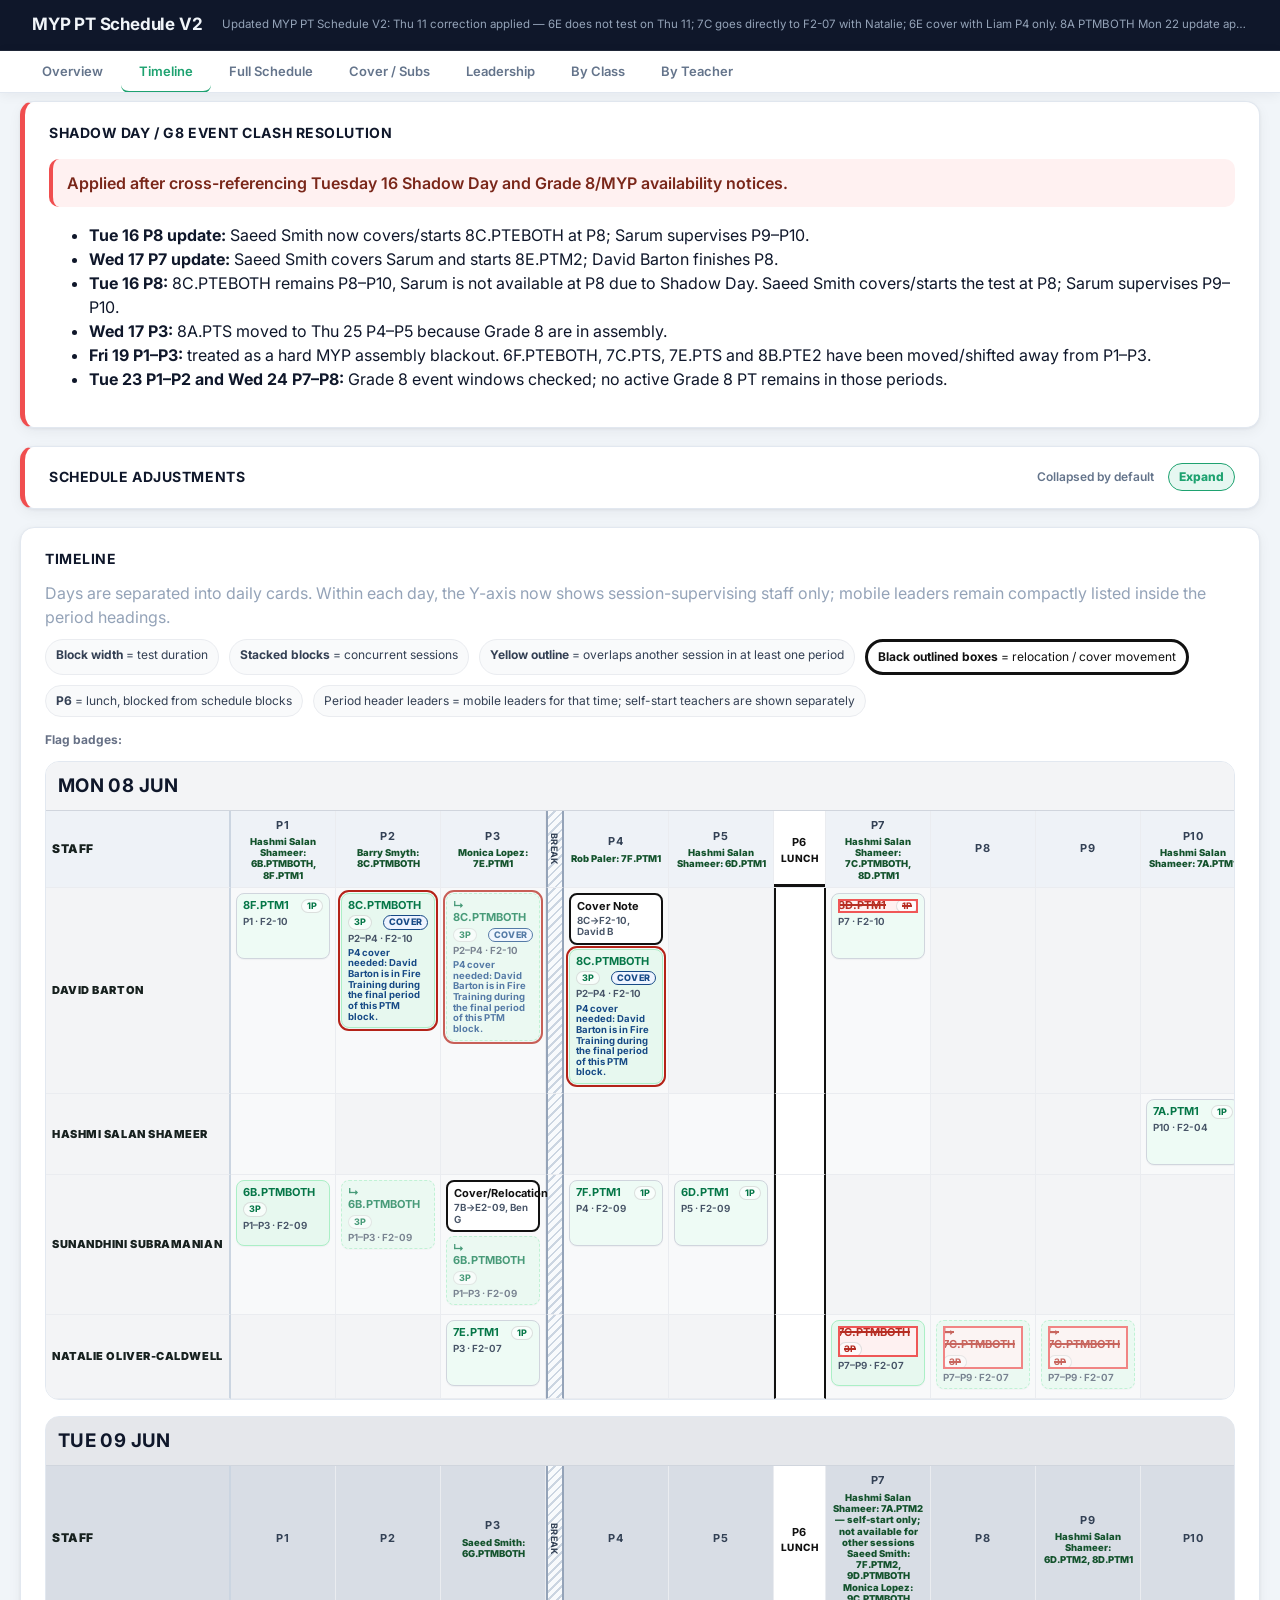
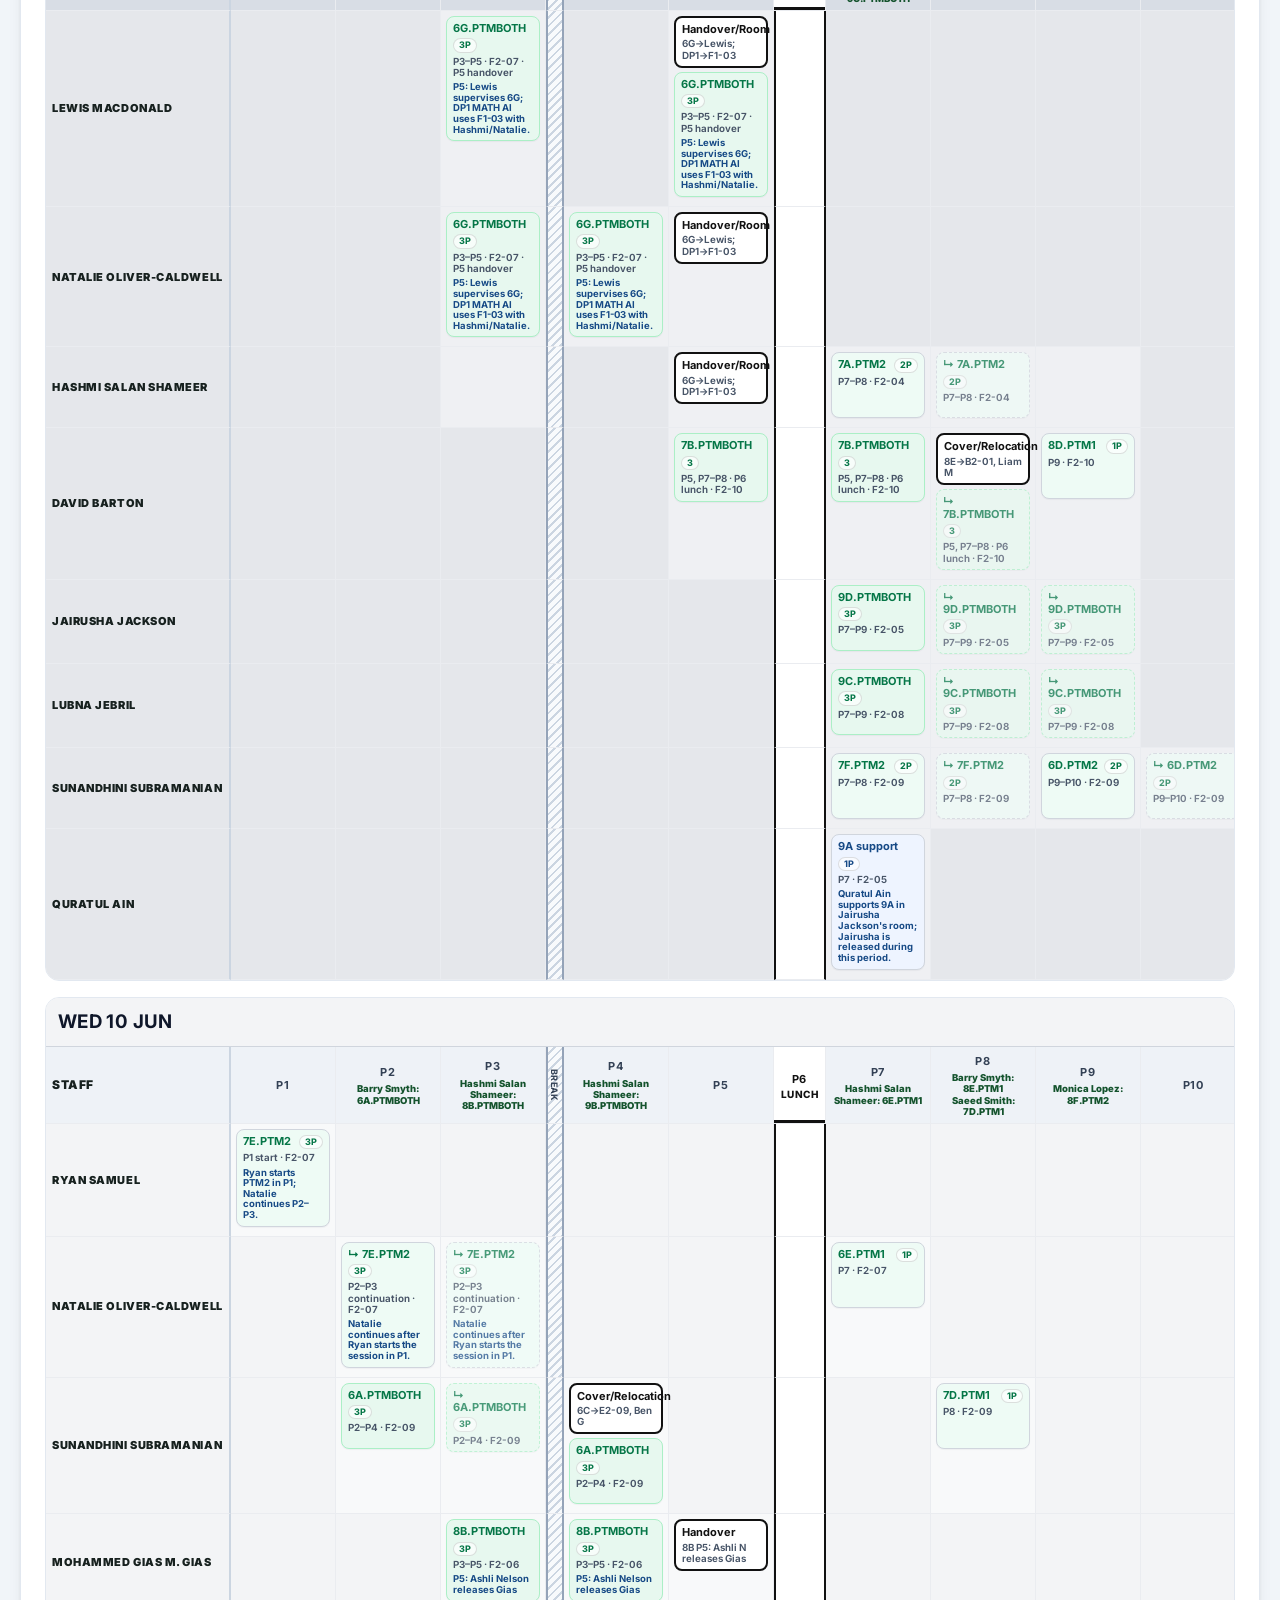
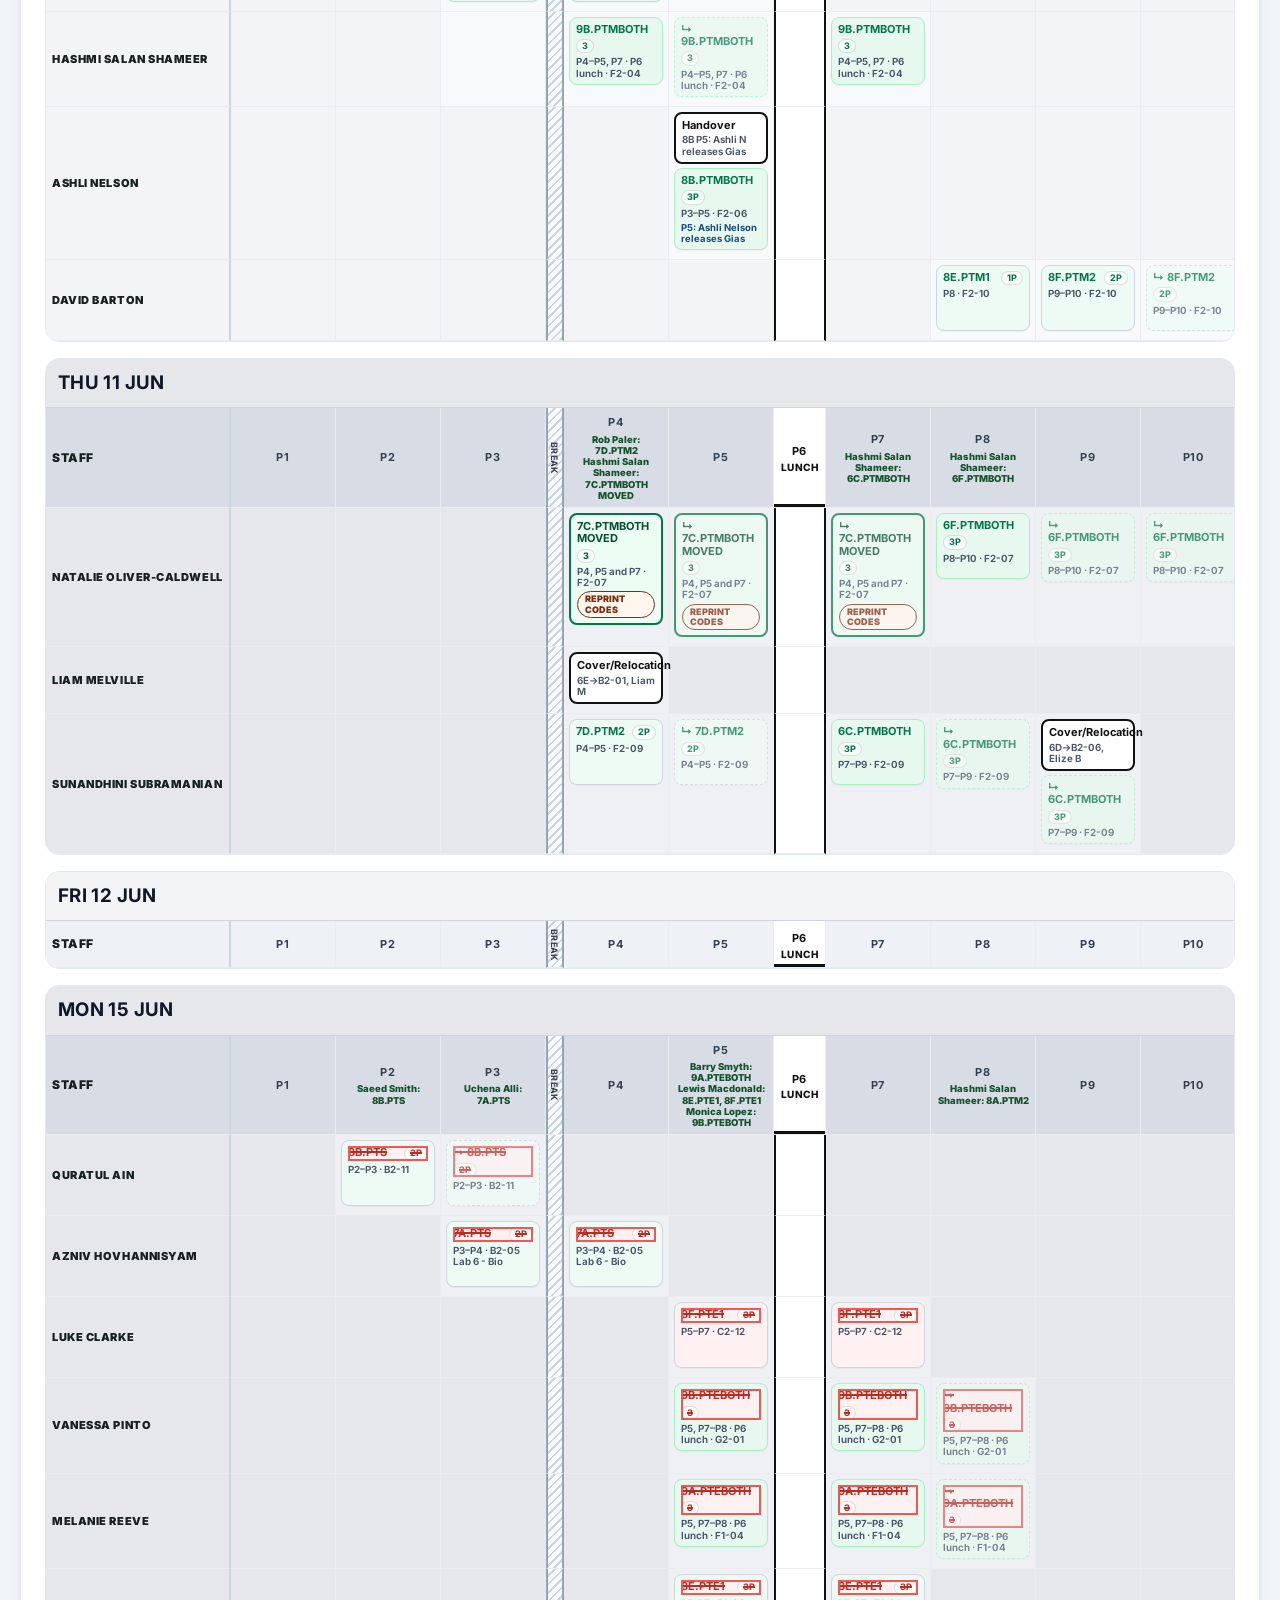
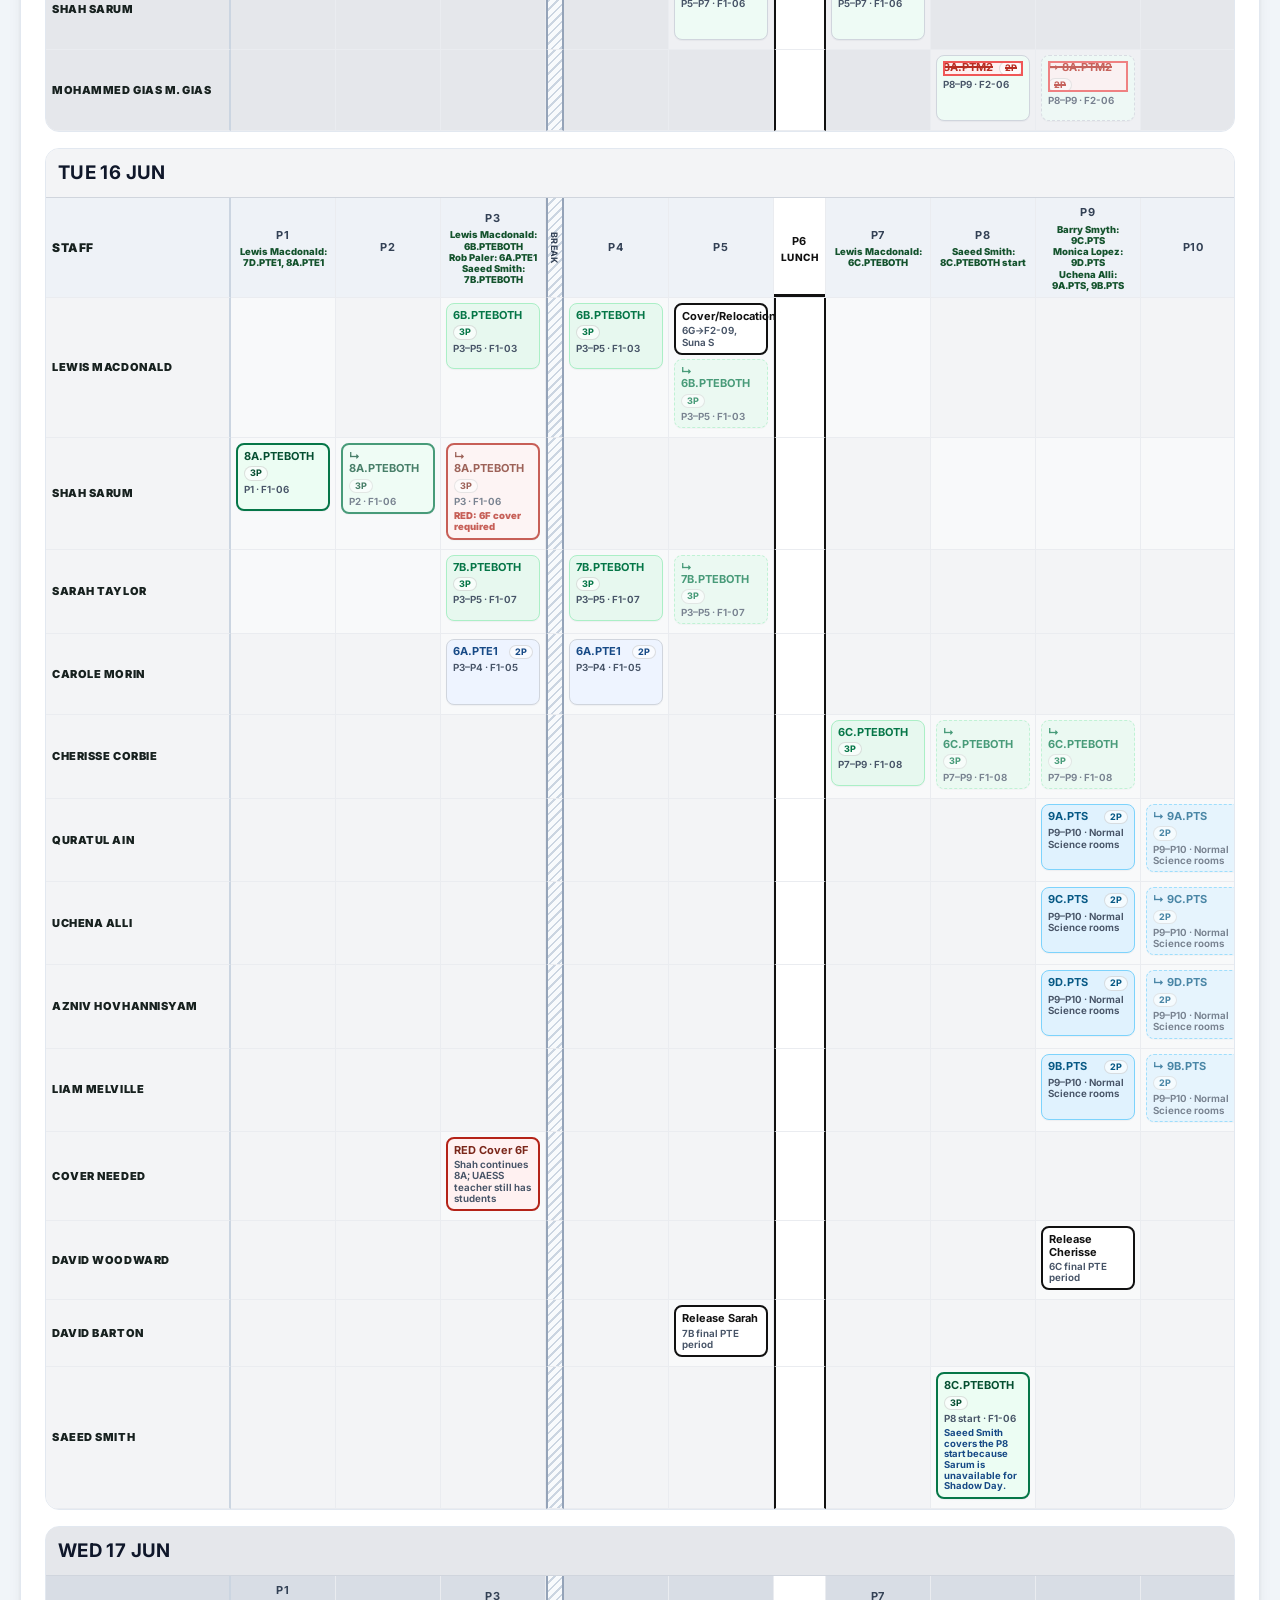
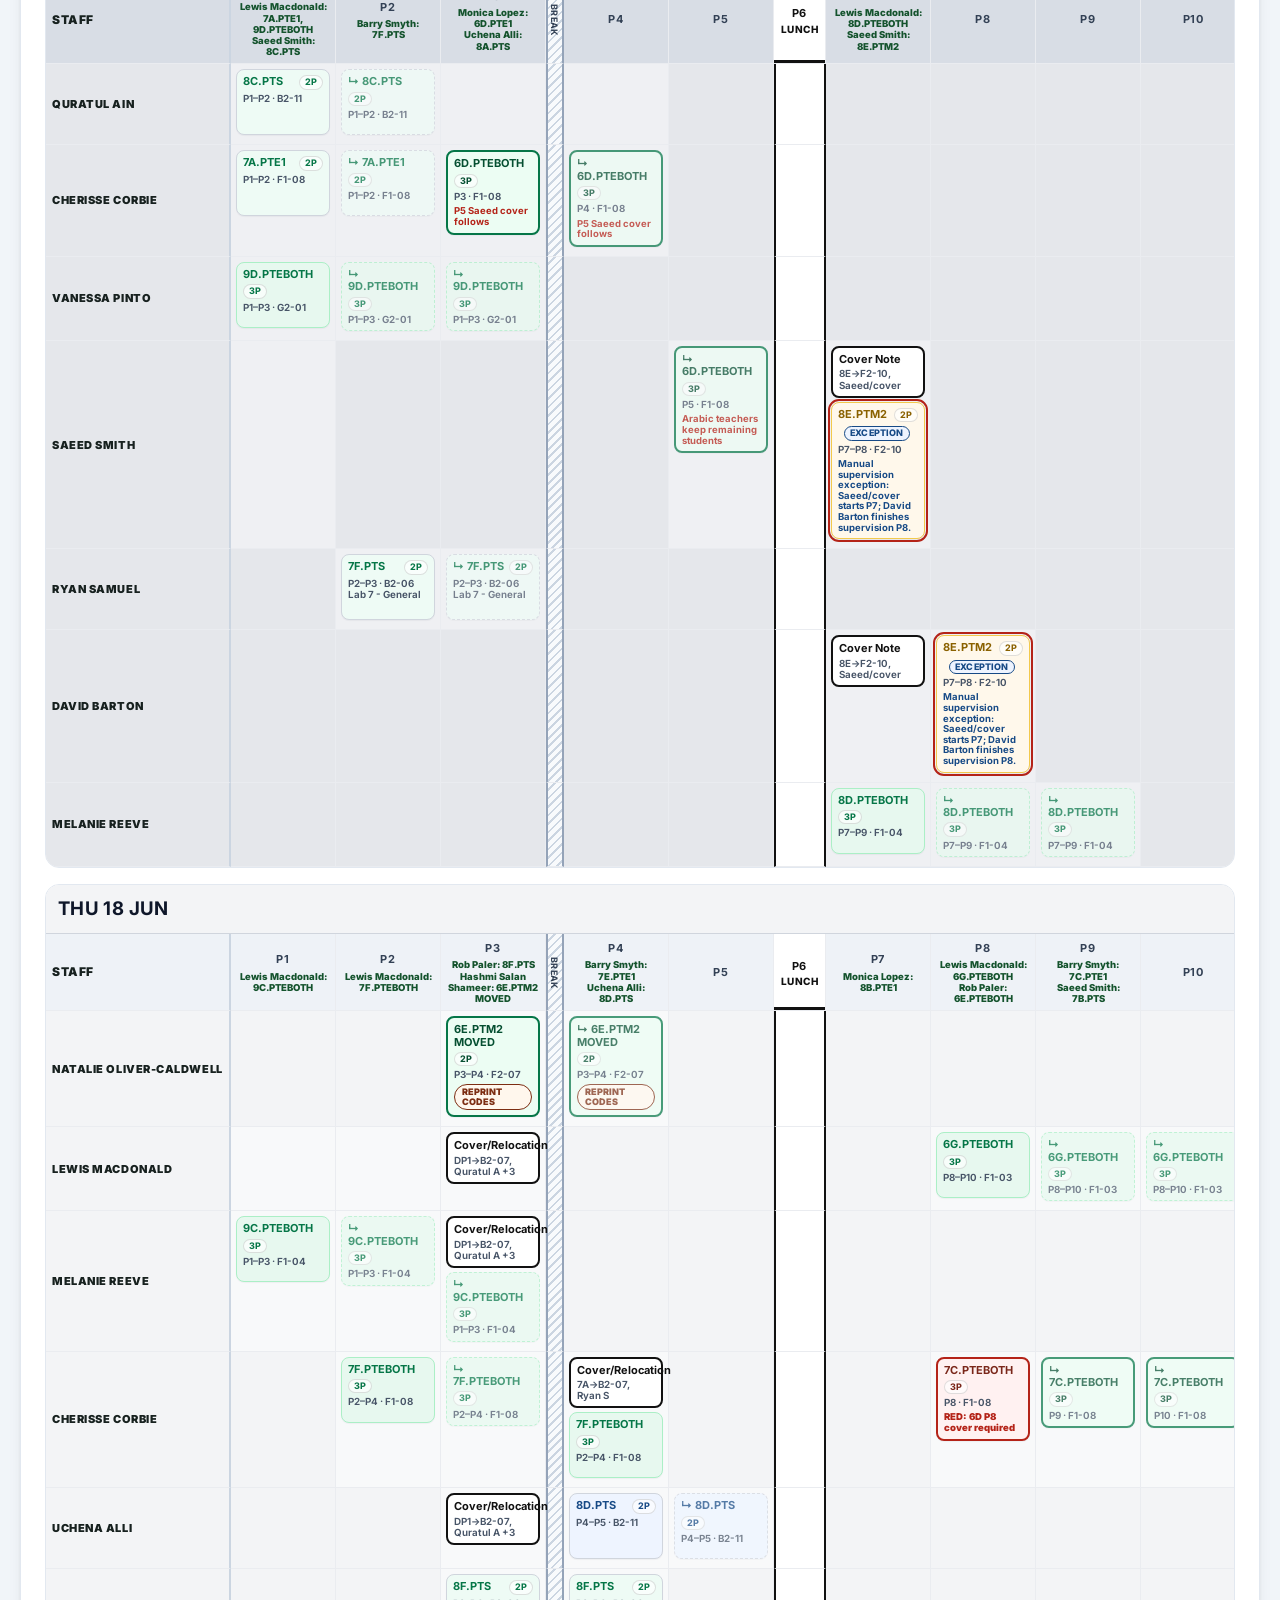
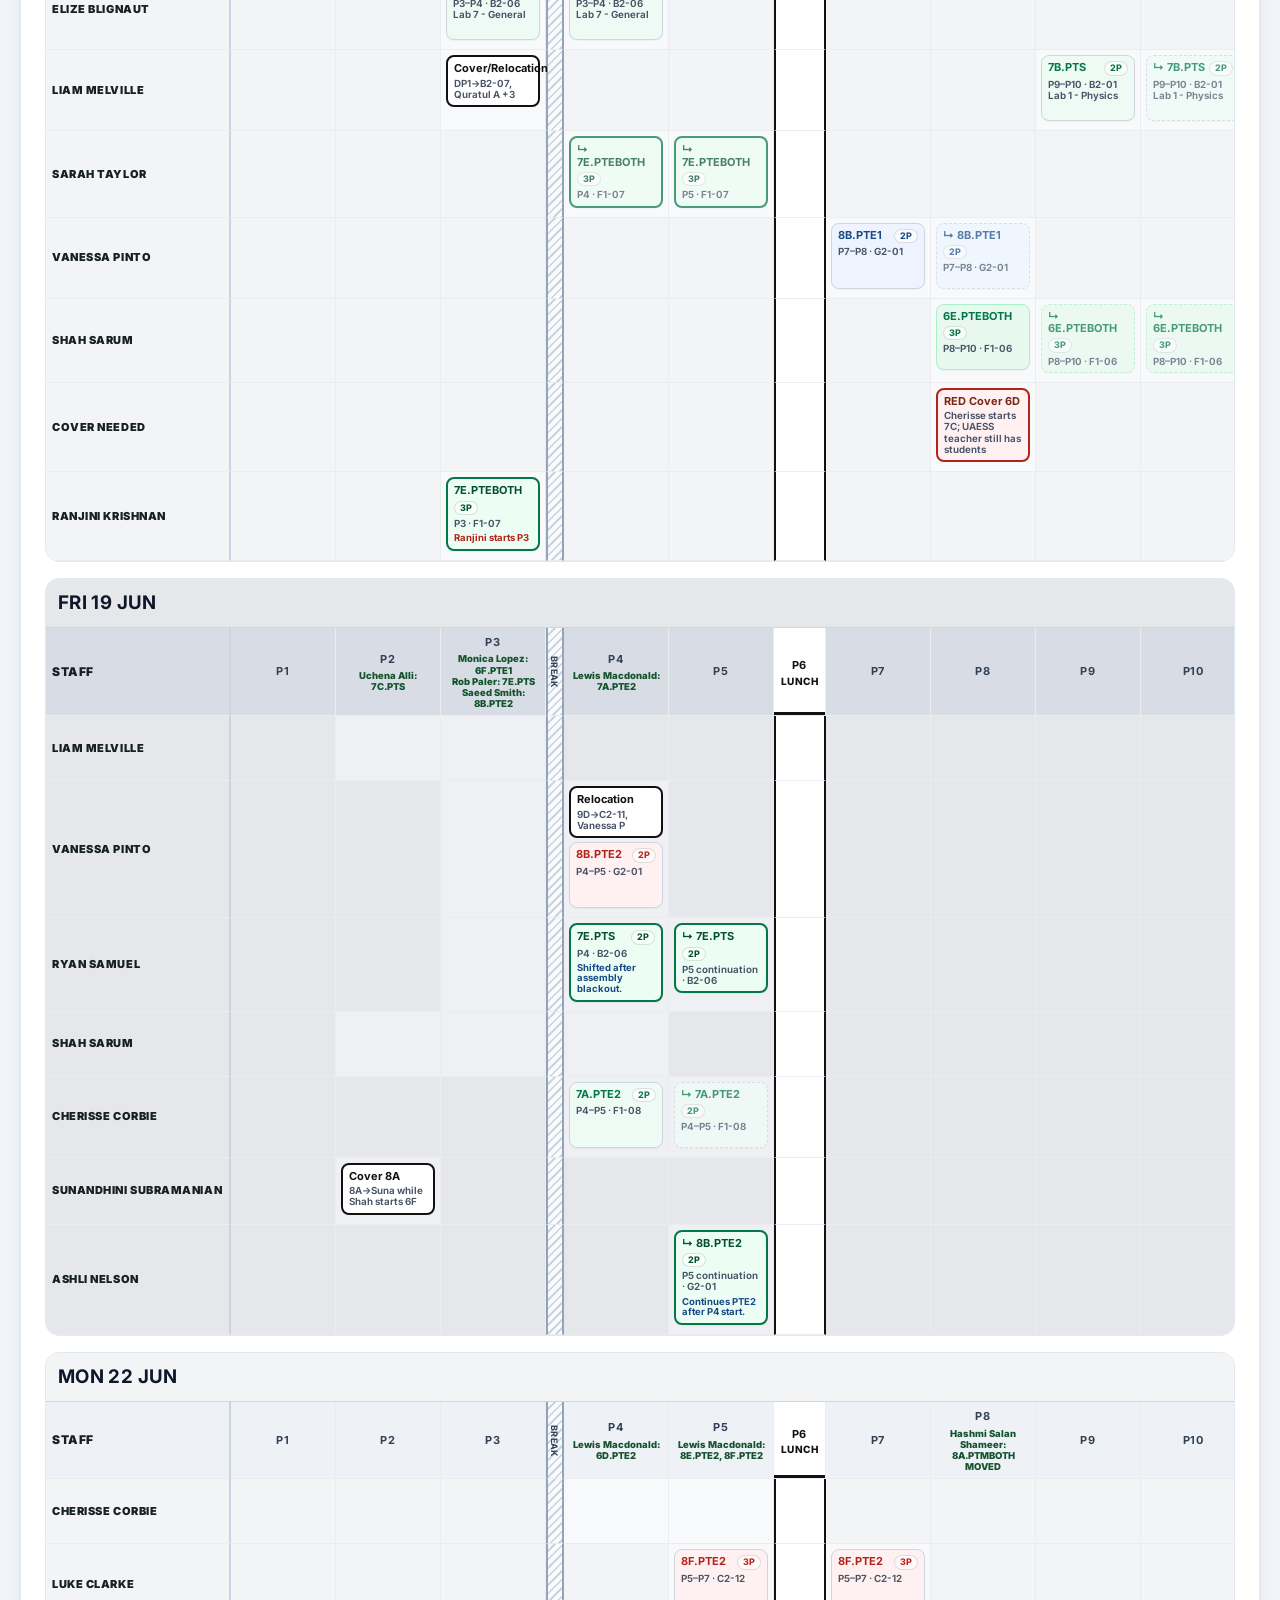
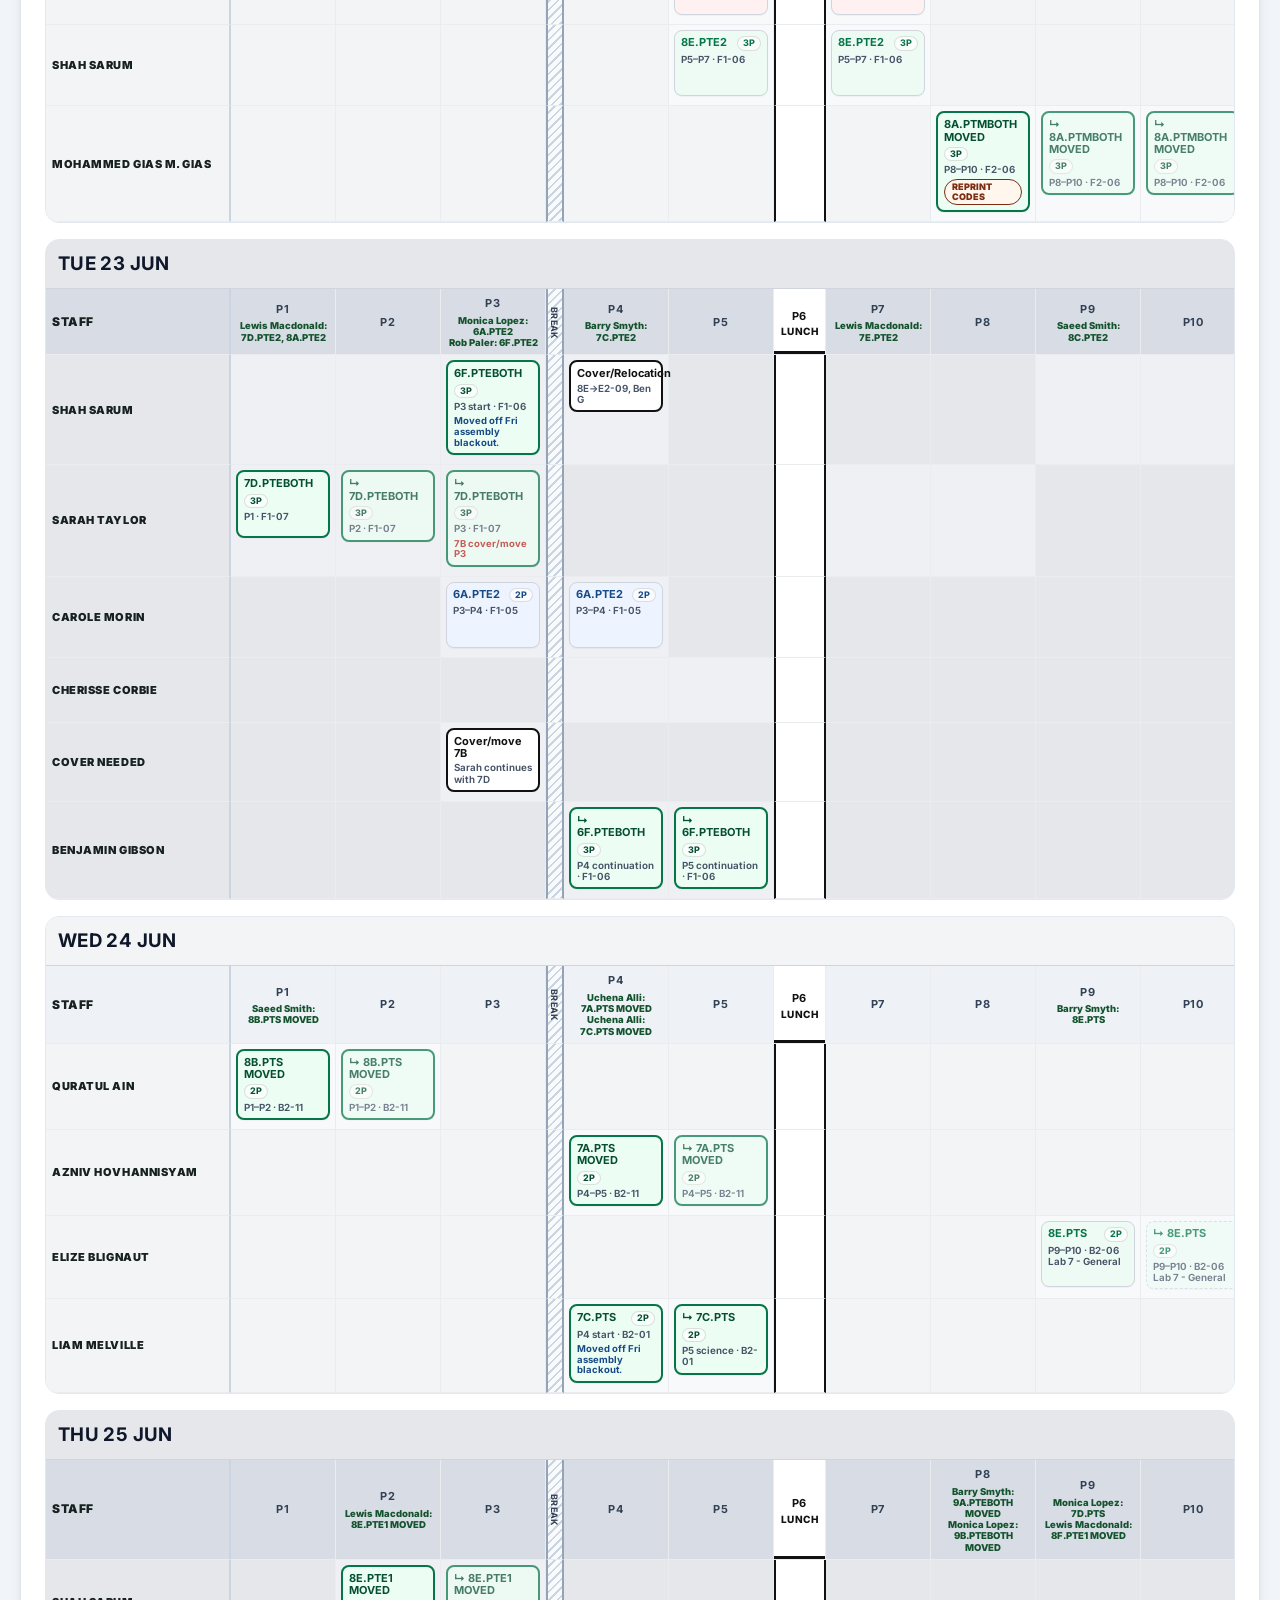
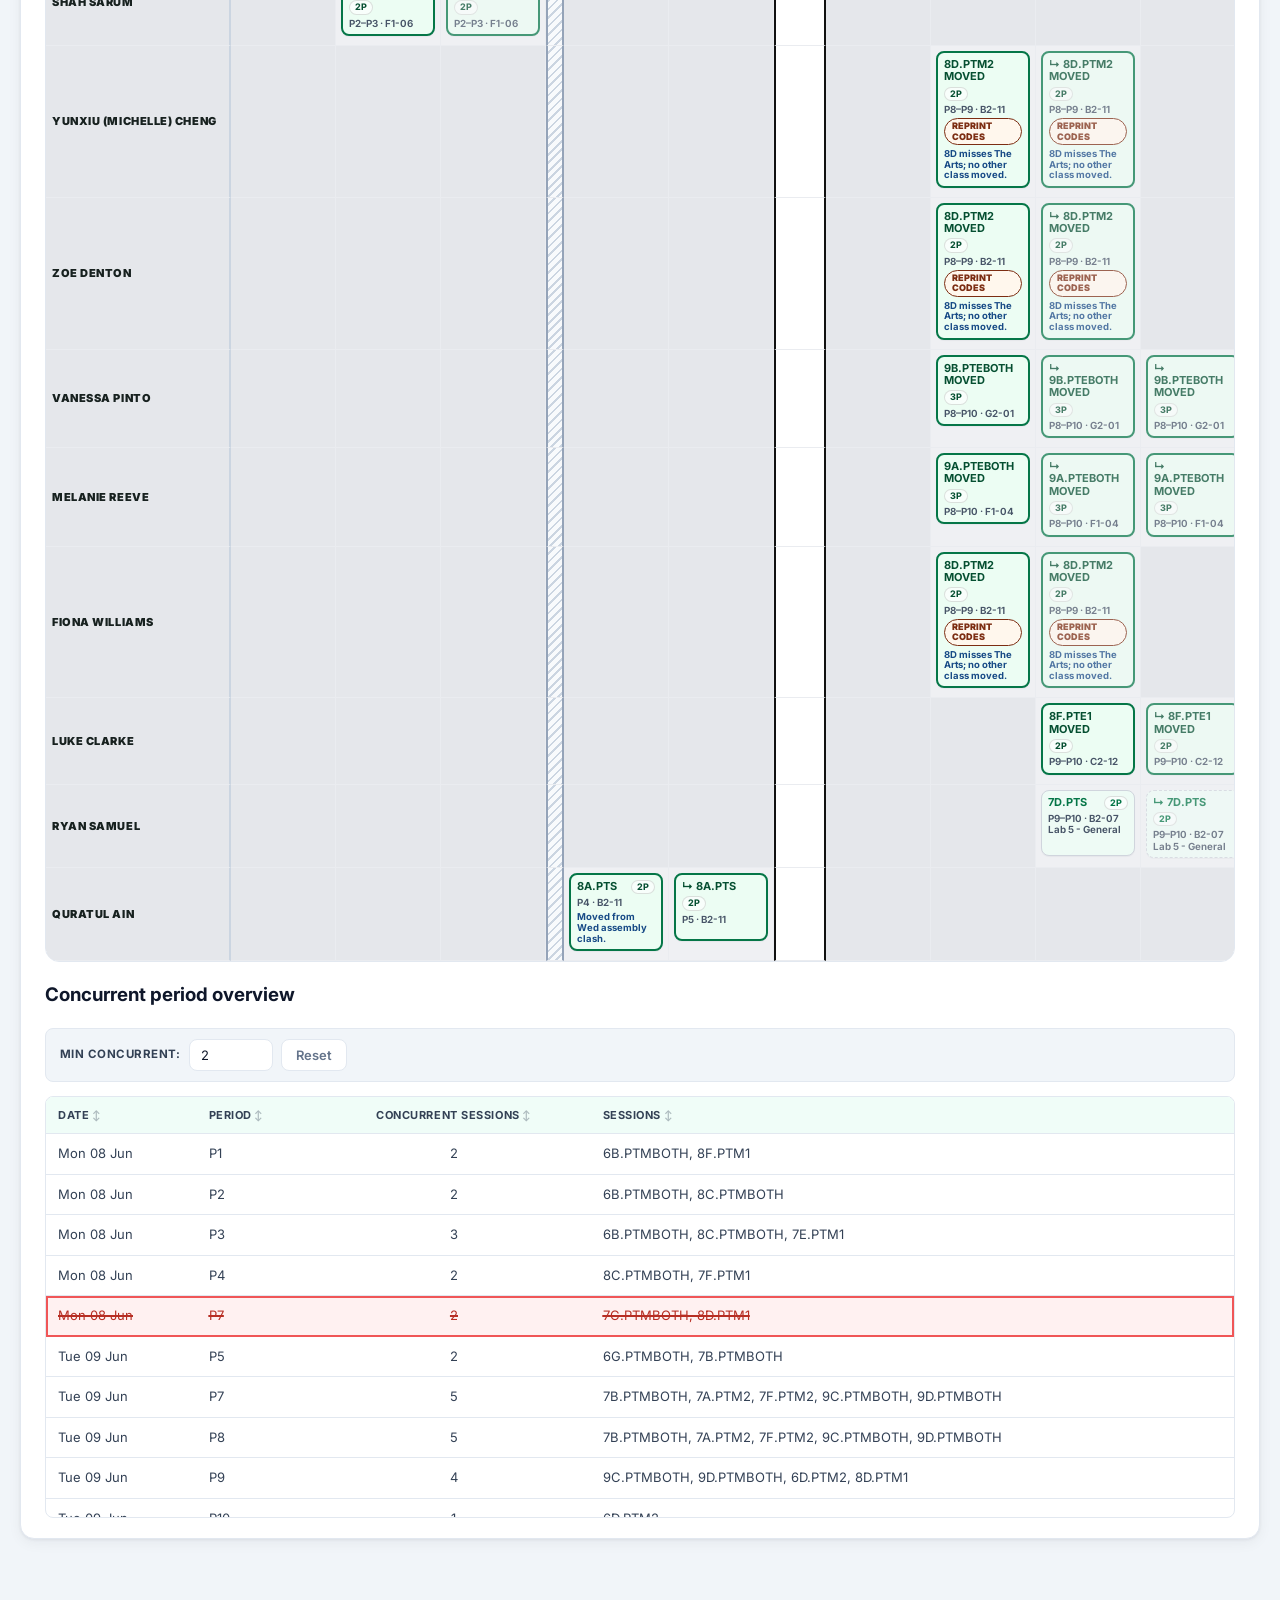
==== commit b0a6f35f: "Update index.html this reverts to the Timetable as pre the Thursday_11th_cover_update.html. It does " ====
--- a/index.html
+++ b/index.html
@@ -1,339 +1,1000 @@
 <!DOCTYPE html>
-<html lang="en">
-<head>
-  <meta charset="utf-8"/>
-  <meta name="viewport" content="width=device-width,initial-scale=1"/>
-  <title>MYP PT Schedule</title>
-  <link rel="preconnect" href="https://fonts.googleapis.com"/>
-  <link rel="preconnect" href="https://fonts.gstatic.com" crossorigin=""/>
-  <link href="https://fonts.googleapis.com/css2?family=Inter:wght@400;500;600;700;800&display=swap" rel="stylesheet"/>
-  <link rel="stylesheet" href="css/styles.css"/>
-</head>
-<body>
-
-<header>
-  <div>
-    <h1>MYP PT Schedule</h1>
-    <p id="header-desc">Loading schedule data…</p>
-  </div>
-  <span id="meta-version" style="font-size:11px;color:#64748b;white-space:nowrap;flex-shrink:0"></span>
-</header>
-
-<!-- Load error banner (hidden by default) -->
-<div id="load-errors" style="display:none;background:#fff1f1;border:1px solid #fca5a5;border-radius:10px;padding:14px 18px;margin:12px 20px;font-size:13px;color:#7a271a;line-height:1.6"></div>
-
-<!-- Tab navigation -->
-<nav id="tab-nav" role="tablist" aria-label="Schedule views">
-  <button class="tab-btn" data-tab="tab-timeline" role="tab">📅 Timeline</button>
-  <button class="tab-btn" data-tab="tab-summary" role="tab">📊 Summary</button>
-  <button class="tab-btn" data-tab="tab-schedule" role="tab">📋 Full Schedule</button>
-  <button class="tab-btn" data-tab="tab-cover" role="tab">🔄 Cover / Subs</button>
-  <button class="tab-btn" data-tab="tab-leadership" role="tab">👤 Leadership</button>
-  <button class="tab-btn" data-tab="tab-adjustments" role="tab">⚙ Adjustments</button>
-  <button class="tab-btn" data-tab="tab-concurrent" role="tab">📈 Concurrent</button>
-  <button class="tab-btn" data-tab="tab-class" role="tab">🏫 By Class</button>
-  <button class="tab-btn" data-tab="tab-teacher" role="tab">🧑‍🏫 By Teacher</button>
-  <button class="tab-btn" data-tab="tab-changelog" role="tab">📝 Change Log</button>
-</nav>
-
-<main>
-
-  <!-- ═══ TAB: TIMELINE ═══════════════════════════════════════════════════ -->
-  <section id="tab-timeline" class="tab-panel" role="tabpanel">
-    <div class="panel timeline-span-panel">
-      <h2>Timeline</h2>
-      <p class="timeline-help">Days are separated into daily cards. Sessions are listed by code in each period slot. Mobile leaders are compactly listed inside the period headings. Past days are collapsed by default.</p>
-      <div class="span-legend">
-        <span class="legend-item"><b>Block width</b> = test duration</span>
-        <span class="legend-item"><b>Yellow outline</b> = overlap / concurrent</span>
-        <span class="legend-item"><b>P6</b> = Lunch — blocked</span>
-        <span class="legend-item"><b>BRK</b> = Morning break</span>
-        <span class="legend-item">Period header = mobile leaders for that period</span>
-      </div>
-      <div class="span-legend" style="margin-top:4px">
-        <span class="span-chip cohort" style="padding:3px 7px;font-size:11px">PTE / PTEBOTH</span>
-        <span class="span-chip triple" style="padding:3px 7px;font-size:11px">PTMBOTH</span>
-        <span class="span-chip same" style="padding:3px 7px;font-size:11px">PTM1/2</span>
-        <span class="span-chip ins" style="padding:3px 7px;font-size:11px">PTS</span>
-        <span class="span-chip cancelled-pt" style="padding:3px 7px;font-size:11px;opacity:.7">Cancelled</span>
-        <span class="span-chip rescheduled-pt" style="padding:3px 7px;font-size:11px">Moved/Rescheduled</span>
-      </div>
-      <div id="timeline-list" class="day-timeline-list" style="margin-top:14px">
-        <div style="text-align:center;padding:32px;color:var(--muted)">Loading timeline…</div>
-      </div>
-    </div>
-  </section>
-
-  <!-- ═══ TAB: SUMMARY ════════════════════════════════════════════════════ -->
-  <section id="tab-summary" class="tab-panel" role="tabpanel">
-    <section class="panel collapsible-panel summary-panel">
-      <details class="collapsible-details summary-details" open>
-        <summary class="collapsible-summary"><h2>Summary</h2></summary>
-        <div class="collapsible-body">
-          <div class="metrics" id="summary-metrics">
-            <div style="text-align:center;padding:20px;color:var(--muted)">Loading…</div>
-          </div>
-          <div class="note"><b>Source:</b> This schedule is data-driven. Edit <code>data/sessions.csv</code> (and other CSV files in the <code>/data</code> folder) to update sessions, cover, leadership, and adjustments without rebuilding.</div>
-          <div class="warn"><b>David Barton corrections applied:</b> 8E no longer tests during Tue 09 P8. 8E.PTM1 is now Wed 10 P8. 8E.PTM2 is now Wed 17 P7–P8 with Saeed/cover starting and David finishing supervision. 8C.PTMBOTH has a P4 cover note because David is in Fire Training.</div>
-          <div class="warn"><b>Blocked as overflow:</b> Arabic, UAESS, MSC, iStudy, PHE, Design, French and Spanish. <b>Allowed:</b> InS. <b>Exception:</b> 6G.PTEBOTH accepted.</div>
-          <div class="note"><b>Cross-core supervision rule:</b> when a test continues into a second core subject lesson, the second-subject teacher may continue supervision of the testing class so the first teacher can return to normal timetable duties if required.</div>
-          <div class="update-note">Schedule update v2: rejected the earlier 8D.PTM1 Tue P8 suggestion; added a split 7C make-up plan; all moved sessions now show "reprint codes" notes and clearer affected-lesson context.</div>
-          <div class="note"><b>Wed 10 handover check:</b> Mohammed Gias M. Gias is normally with 8B for P3–P4 Maths only. The P5 period is 8B InS with Ashli Nelson, so Ashli should release Gias and supervise the final period of 8B.PTMBOTH in F2-06.</div>
-          <div class="note"><b>Thu 11 correction:</b> 6E.PTM2 removed from Thu 11. 7C.PTMBoth goes directly to F2-07 with Natalie from P4. 6E goes to Liam Melville for P4 cover only. 6E.PTM2 is moved to Thu 18 Jun P3–P4.</div>
-          <div class="note"><b>8A PTM update:</b> Friday P3 8A.PTM1 and the separate Thu 25 8A.PTM2 moved session are replaced by one 8A.PTMBOTH session on Mon 22 Jun P8–P10 in F2-06.</div>
-          <div class="warn"><b>Lunch-span check for 8E–9B:</b> 8E and 8F still have PTE2 as a lunch-spanning double on Mon 22 P5/P7. 9A and 9B remain as Thu 25 P8–P10 blocks.</div>
-          <div class="warn"><b>Shadow Day / G8 availability update:</b> Tue 16 Shadow Day teachers are not available for PT coverage; Fri 19 P1–P3 is treated as a hard MYP assembly blackout; Wed 17 P3 Grade 8 assembly removes 8A.PTS from that slot.</div>
-        </div>
-      </details>
-    </section>
-
-    <section class="panel update-panel">
-      <h2>Constraint Checks</h2>
-      <ul>
-        <li>No same-day PT issue remains for 7D: 7D.PTS moved to Thu 25 Jun P9–P10.</li>
-        <li>No same-day PT issue remains for 8E: 8E.PTS moved to Wed 24 Jun P9–P10.</li>
-        <li>G8 PTE sessions unchanged.</li>
-        <li>8E.PTM2 remains a manual supervision exception: Saeed/cover starts P7 and David Barton finishes P8.</li>
-        <li>Quratul Ain room references use B2-11 where applicable.</li>
-        <li>Mobile leadership allocation follows the 1 leader per 2 actively testing classes rule; self-starting class teachers are not counted as mobile leaders.</li>
-        <li>Availability note: Monica Lopez and Rob Paler do not appear in the XML timetable and are treated as untimetabled leadership support when assigned.</li>
-      </ul>
-    </section>
-
-    <section class="panel update-panel">
-      <h2>Shadow Day / G8 Event Clash Resolution</h2>
-      <div class="update-note">Applied after cross-referencing Tuesday 16 Shadow Day and Grade 8/MYP availability notices.</div>
-      <ul>
-        <li><b>Tue 16 P8 update:</b> Saeed Smith now covers/starts 8C.PTEBOTH at P8; Sarum supervises P9–P10.</li>
-        <li><b>Wed 17 P7 update:</b> Saeed Smith covers Sarum and starts 8E.PTM2; David Barton finishes P8.</li>
-        <li><b>Wed 17 P3:</b> 8A.PTS moved to Thu 25 P4–P5 because Grade 8 are in assembly.</li>
-        <li><b>Fri 19 P1–P3:</b> treated as a hard MYP assembly blackout. 6F.PTEBOTH, 7C.PTS, 7E.PTS and 8B.PTE2 have been moved/shifted away from P1–P3.</li>
-      </ul>
-    </section>
-  </section>
-
-  <!-- ═══ TAB: FULL SCHEDULE ═══════════════════════════════════════════════ -->
-  <section id="tab-schedule" class="tab-panel" role="tabpanel">
-    <div class="panel">
-      <h2>Full Schedule</h2>
-      <div class="sf-bar">
-        <label>Search:</label>
-        <input id="sched-search" type="text" placeholder="class, session, teacher, room…"/>
-        <button class="sf-reset" id="sched-reset">Reset</button>
-        <span class="sf-count" id="sched-count"></span>
-      </div>
-      <div class="tablewrap">
-        <table id="schedule-table">
-          <thead>
-            <tr>
-              <th>Date</th>
-              <th>Session code</th>
-              <th>Class</th>
-              <th>Grade</th>
-              <th>Test</th>
-              <th>Window</th>
-              <th>Room</th>
-              <th>Start leader</th>
-              <th>Supervisor(s)</th>
-              <th>Normal lessons used</th>
-              <th>Relocations</th>
-              <th>Notes</th>
-              <th>Reprint</th>
-            </tr>
-          </thead>
-          <tbody id="schedule-tbody">
-            <tr><td colspan="13" style="text-align:center;color:var(--muted)">Loading…</td></tr>
-          </tbody>
-        </table>
-      </div>
-    </div>
-  </section>
-
-  <!-- ═══ TAB: COVER / SUBS ════════════════════════════════════════════════ -->
-  <section id="tab-cover" class="tab-panel" role="tabpanel">
-    <div class="panel cover-panel">
-      <h2>Cover / Substitutions / Room Moves</h2>
-      <div class="sf-bar">
-        <label>Search:</label>
-        <input id="cover-search" type="text" placeholder="class, teacher, session, room…"/>
-        <button class="sf-reset" id="cover-reset">Reset</button>
-        <span class="sf-count" id="cover-count"></span>
-      </div>
-      <div style="display:flex;gap:8px;flex-wrap:wrap;margin-bottom:12px;font-size:12px">
-        <span style="background:#eefbf5;border:1px solid #a7f3d0;border-radius:6px;padding:3px 8px">■ Cover/Substitution</span>
-        <span style="background:#eff6ff;border:1px solid #bfdbfe;border-radius:6px;padding:3px 8px">■ Room move</span>
-        <span style="background:#fff8eb;border:1px solid #fde68a;border-radius:6px;padding:3px 8px">■ Supervision handover / manual note</span>
-        <span style="background:#fff1f1;border:1px solid #fca5a5;border-radius:6px;padding:3px 8px">■ RED — cover not clean</span>
-        <span style="background:#f5f5f5;border:1px solid #d0d5dd;border-radius:6px;padding:3px 8px;text-decoration:line-through">■ Cancelled (school closed)</span>
-      </div>
-      <div class="tablewrap">
-        <table id="cover-table">
-          <thead>
-            <tr>
-              <th>Date</th>
-              <th>Period</th>
-              <th>Trigger session</th>
-              <th>Type</th>
-              <th>Affected class</th>
-              <th>Normal lesson</th>
-              <th>Normal teacher</th>
-              <th>Cover / destination</th>
-              <th>Instruction</th>
-            </tr>
-          </thead>
-          <tbody id="cover-tbody">
-            <tr><td colspan="9" style="text-align:center;color:var(--muted)">Loading…</td></tr>
-          </tbody>
-        </table>
-      </div>
-    </div>
-  </section>
-
-  <!-- ═══ TAB: LEADERSHIP ══════════════════════════════════════════════════ -->
-  <section id="tab-leadership" class="tab-panel" role="tabpanel">
-    <div class="panel leadership-panel">
-      <h2>Period Leadership Assignments</h2>
-      <p>Leadership is shown at the period level. Mobile leadership is capped at one leader per two actively testing classes. Class teachers who are already teaching their own testing class are shown as self-start/self-supervision and are not counted as mobile leaders. Monica Lopez and Rob Paler were not found in the XML timetable, so they are treated as untimetabled leadership support when assigned.</p>
-      <div class="sf-bar">
-        <label>Search:</label>
-        <input id="ld-search" type="text" placeholder="leader name, date, session…"/>
-        <button class="sf-reset" id="ld-reset">Reset</button>
-        <span class="sf-count" id="ld-count"></span>
-      </div>
-      <div class="tablewrap">
-        <table id="leadership-table">
-          <thead>
-            <tr>
-              <th>Date</th>
-              <th>Period</th>
-              <th>Leader</th>
-              <th>Responsibility</th>
-              <th>Mobile load</th>
-            </tr>
-          </thead>
-          <tbody id="leadership-tbody">
-            <tr><td colspan="5" style="text-align:center;color:var(--muted)">Loading…</td></tr>
-          </tbody>
-        </table>
-      </div>
-    </div>
-  </section>
-
-  <!-- ═══ TAB: SCHEDULE ADJUSTMENTS ═══════════════════════════════════════ -->
-  <section id="tab-adjustments" class="tab-panel" role="tabpanel">
-    <section class="panel update-panel collapsible-panel">
-      <details class="collapsible-details" open>
-        <summary class="collapsible-summary">
-          <h2>Schedule Adjustments</h2>
-          <span class="summary-hint">All changes from original plan</span>
-        </summary>
-        <div class="collapsible-body">
-          <p>Updated after Monday 08 internet outages and the Monday 15 June closure. Original sessions remain visible in red with strikethrough so staff can see what was planned but did not take place.</p>
-          <div class="update-note">Use MOVED rows as the operational schedule. Any moved session needs fresh access codes printed because the first-attempt codes have already been distributed/lost.</div>
-          <div class="tablewrap">
-            <table id="schedule-adjustments-table">
-              <thead>
-                <tr>
-                  <th>Status</th>
-                  <th>Original session</th>
-                  <th>Original slot</th>
-                  <th>New slot</th>
-                  <th>Room</th>
-                  <th>Normal lesson / staff affected</th>
-                  <th>Operational note</th>
-                </tr>
-              </thead>
-              <tbody id="adjustments-tbody">
-                <tr><td colspan="7" style="text-align:center;color:var(--muted)">Loading…</td></tr>
-              </tbody>
-            </table>
-          </div>
-        </div>
-      </details>
-    </section>
-  </section>
-
-  <!-- ═══ TAB: CONCURRENT ══════════════════════════════════════════════════ -->
-  <section id="tab-concurrent" class="tab-panel" role="tabpanel">
-    <div class="panel">
-      <h2>Concurrent Sessions by Period</h2>
-      <p>Shows how many PT sessions are running simultaneously in each period. Counts ≥ 3 are highlighted in red; counts ≥ 2 in amber.</p>
-      <div class="tablewrap concurrent-wrap">
-        <table id="concurrent-table" class="concurrent-table">
-          <thead>
-            <tr>
-              <th>Date</th>
-              <th>Period</th>
-              <th style="text-align:center">Count</th>
-              <th>Sessions</th>
-            </tr>
-          </thead>
-          <tbody id="concurrent-tbody">
-            <tr><td colspan="4" style="text-align:center;color:var(--muted)">Loading…</td></tr>
-          </tbody>
-        </table>
-      </div>
-    </div>
-  </section>
-
-  <!-- ═══ TAB: BY CLASS ════════════════════════════════════════════════════ -->
-  <section id="tab-class" class="tab-panel" role="tabpanel">
-    <div class="panel">
-      <h2>Schedule by Class</h2>
-      <div class="controls">
-        <label for="classSelect">Class:</label>
-        <select id="classSelect">
-          <option value="">— Select class —</option>
-        </select>
-        <button onclick="window.exportClass()">Print / Export</button>
-      </div>
-      <div id="class-views-container"></div>
-    </div>
-  </section>
-
-  <!-- ═══ TAB: BY TEACHER ══════════════════════════════════════════════════ -->
-  <section id="tab-teacher" class="tab-panel" role="tabpanel">
-    <div class="panel">
-      <h2>Schedule by Teacher</h2>
-      <div class="controls">
-        <label for="teacherSelect">Teacher:</label>
-        <select id="teacherSelect">
-          <option value="">— Select teacher —</option>
-        </select>
-        <button onclick="window.exportTeacher()">Print / Export</button>
-      </div>
-      <div id="teacher-views-container"></div>
-    </div>
-  </section>
-
-  <!-- ═══ TAB: CHANGE LOG ══════════════════════════════════════════════════ -->
-  <section id="tab-changelog" class="tab-panel" role="tabpanel">
-    <div class="panel review-panel">
-      <h2>Change Log</h2>
-      <p>All schedule changes, corrections, and operational updates. Edit <code>data/changelog.csv</code> to add new entries.</p>
-      <div class="tablewrap">
-        <table id="changelog-table">
-          <thead>
-            <tr>
-              <th>Date</th>
-              <th>Version</th>
-              <th>Request / trigger</th>
-              <th>Change made</th>
-              <th>Area affected</th>
-              <th>Status</th>
-              <th>Notes</th>
-            </tr>
-          </thead>
-          <tbody id="changelog-tbody">
-            <tr><td colspan="7" style="text-align:center;color:var(--muted)">Loading…</td></tr>
-          </tbody>
-        </table>
-      </div>
-    </div>
-  </section>
-
-</main>
-
-<script src="js/app.js"></script>
-</body>
-</html>
+
+<html><head><meta charset="utf-8"/><meta content="width=device-width,initial-scale=1" name="viewport"/><title>MYP PT Schedule V2</title><link href="https://fonts.googleapis.com" rel="preconnect"/><link crossorigin="" href="https://fonts.gstatic.com" rel="preconnect"/><link href="https://fonts.googleapis.com/css2?family=Inter:wght@400;500;600;700;800&amp;display=swap" rel="stylesheet"/><style>
+:root{--green:#1EA270;--green-dk:#137a51;--green-lt:#e6f7f1;--red:#F04E4F;--red-lt:#fff1f1;--line:#e2e8f0;--line-dk:#cbd5e1;--muted:#64748b;--bg:#f1f5f9;--ink:#0f172a;--ink-2:#334155;--card:#ffffff;--hdr:#0f172a;--radius:14px;--radius-sm:8px;--shadow:0 1px 3px rgba(15,23,42,.06),0 4px 14px rgba(15,23,42,.05);--shadow-md:0 4px 20px rgba(15,23,42,.12)}
+body{margin:0;background:var(--bg);font-family:'Inter',system-ui,-apple-system,sans-serif;color:var(--ink);line-height:1.5;-webkit-font-smoothing:antialiased}
+header{background:var(--hdr);border-bottom:1px solid rgba(255,255,255,.07);padding:24px 34px}h1{margin:0 0 8px;font-size:27px;color:#f8fafc;font-weight:800}p{color:#94a3b8}
+main{max-width:1420px;margin:22px auto;padding:0 20px 50px}.panel{background:var(--card);border:1px solid var(--line);border-radius:var(--radius);padding:20px 24px;margin-bottom:18px;box-shadow:var(--shadow)}.panel>h2{font-size:14px;font-weight:700;color:var(--ink);margin:0 0 16px;letter-spacing:-.1px;text-transform:uppercase;letter-spacing:.04em}
+.metrics{display:grid;grid-template-columns:repeat(auto-fill,minmax(170px,1fr));gap:12px}.metric{background:var(--card);border:1px solid var(--line);border-top:3px solid var(--green);border-radius:var(--radius);padding:20px 18px;display:flex;flex-direction:column;gap:6px;box-shadow:var(--shadow);transition:box-shadow .15s,transform .15s}.metric:hover{box-shadow:var(--shadow-md);transform:translateY(-2px)}.metric b{font-size:30px;display:block;line-height:1;font-weight:800;color:var(--green);letter-spacing:-.8px;word-break:break-word}.metric span{text-transform:uppercase;color:var(--muted);font-size:10.5px;letter-spacing:.07em;line-height:1.5;font-weight:600}
+.tablewrap{overflow:auto;border:1px solid var(--line);border-radius:var(--radius-sm);max-height:760px}table{width:100%;border-collapse:separate;border-spacing:0;font-size:13px}th,td{border-bottom:1px solid var(--line);padding:10px 12px;text-align:left;vertical-align:top}th{position:sticky;top:0;background:#f0fdf8;z-index:2;text-transform:uppercase;font-size:11px;letter-spacing:.05em;font-weight:700;color:var(--ink-2)}tbody tr:hover td{background:#f8fcfa}td{color:var(--ink-2)}
+.badge,.chip{display:inline-block;border-radius:6px;padding:3px 8px;margin:2px;border:1px solid transparent;font-weight:600;font-size:11.5px;letter-spacing:.01em}.cohort,.badge.cohort{background:#dbeafe;color:#1d4ed8;border-color:#bfdbfe}.triple,.badge.triple{background:#dcfce7;color:#15803d;border-color:#bbf7d0}.same,.badge.same{background:#d1fae5;color:#065f46;border-color:#a7f3d0}.ins,.badge.ins{background:#f1f5f9;color:#334155;border-color:#e2e8f0}.crosscore,.badge.crosscore{background:#ede9fe;color:#5b21b6;border-color:#ddd6fe}.other,.badge.other{background:#fee2e2;color:#b91c1c;border-color:#fecaca}.forced,.badge.forced{background:#fef3c7;color:#92400e;border-color:#fde68a}
+.chip.maths{background:#d1fae5;color:#065f46}.chip.english{background:#dbeafe;color:#1d4ed8}.chip.science{background:#fef3c7;color:#92400e}.chip.ins{background:#f1f5f9;color:#334155}.chip.blocked{background:#0f172a;color:#f8fafc}.chip.other{background:#fee2e2;color:#b91c1c}
+.ok{color:var(--green);font-weight:700}.warn{border-left:4px solid #d97706;background:#fffbeb;padding:14px 16px;border-radius:var(--radius-sm);font-size:13.5px;line-height:1.6}.note{border-left:4px solid var(--green);background:#f0fdf4;padding:14px 16px;border-radius:var(--radius-sm);margin-top:10px;font-size:13.5px;line-height:1.6}
+.days{display:grid;grid-template-columns:repeat(5,1fr);gap:12px}.day{background:var(--bg);border:1px solid var(--line);border-radius:var(--radius);padding:14px;transition:box-shadow .15s}.day:hover{box-shadow:var(--shadow-md)}.session{padding:9px 10px;border-radius:8px;margin:6px 0;border:1px solid var(--line);background:var(--card)}
+.controls{display:flex;gap:8px;align-items:center;margin-bottom:16px;flex-wrap:wrap}select{padding:8px 12px;border:1.5px solid var(--line);border-radius:var(--radius-sm);background:var(--card);font-family:inherit;font-size:13px;color:var(--ink);cursor:pointer;outline:none;transition:border-color .15s,box-shadow .15s}select:focus{border-color:var(--green);box-shadow:0 0 0 3px rgba(30,162,112,.12)}button{padding:8px 16px;border:1.5px solid var(--line);border-radius:var(--radius-sm);background:var(--card);font-family:inherit;font-size:13px;font-weight:600;color:var(--ink-2);cursor:pointer;transition:background .15s,border-color .15s,color .15s}button:hover{background:var(--green-lt);border-color:var(--green);color:var(--green)}.class-view,.teacher-view{display:none}.class-view.active,.teacher-view.active{display:block}
+.testevent td{background:#f0fdf8!important}.relocateevent td{background:#fffbeb!important}.usedevent td{background:#eff6ff!important}
+
+.timeline-help{margin-top:-4px;margin-bottom:14px}.timeline-grid-wrap{overflow:auto;border:1px solid var(--line);border-radius:var(--radius-sm);background:var(--card)}.timeline-matrix{min-width:1320px;width:100%;border-collapse:separate;border-spacing:0;table-layout:fixed}.timeline-matrix th,.timeline-matrix td{border-right:1px solid var(--line);border-bottom:1px solid var(--line);padding:8px;vertical-align:top}.timeline-matrix thead th{position:sticky;top:0;background:#f0fdf8;z-index:3;text-align:center}.timeline-matrix .day-head{left:0;z-index:5}.timeline-matrix .day-label{position:sticky;left:0;background:var(--bg);z-index:2;width:110px;min-width:110px;font-size:13px;color:var(--ink-2)}.timeline-cell{min-height:96px;background:var(--card)}.timeline-cell.active-cell{background:#f8fcfa}.timeline-cell.concurrent-cell{background:#fffbeb;box-shadow:inset 0 0 0 2px #fbbf24}.period-count{display:inline-block;font-size:11px;font-weight:700;text-transform:uppercase;color:#92400e;background:#fef3c7;border:1px solid #fde68a;border-radius:999px;padding:3px 7px;margin-bottom:5px}.timeline-chip{display:block;border-radius:8px;padding:6px 7px;margin:0 0 5px;border:1px solid var(--line);font-weight:600;line-height:1.2}.timeline-chip b{display:block;font-size:12px}.timeline-chip small{display:block;margin-top:3px;font-size:10.5px;font-weight:500;color:#344054}.timeline-chip.cohort{background:#e0f2fe;color:#075985;border-color:#7dd3fc}.timeline-chip.triple{background:#e7f8ef;color:#057647;border-color:#abefc6}.timeline-chip.same{background:#eefbf5;color:#057647}.timeline-chip.ins{background:#f2f4f7;color:#344054}.timeline-chip.crosscore{background:#eef4ff;color:#174a86}.timeline-chip.other{background:#fff1f1;color:#b42318}.timeline-chip.forced{background:#fff8eb;color:#8a6100;border-color:#f2c94c}.empty-slot{color:#98a2b3}.concurrent-wrap{max-height:420px}.concurrent-table td:nth-child(3),.concurrent-table th:nth-child(3){text-align:center}
+
+
+.timeline-span-panel .timeline-help{margin-top:-4px;margin-bottom:10px}.span-legend{display:flex;gap:10px;flex-wrap:wrap;margin:0 0 14px}.legend-item{background:#f9fafb;border:1px solid #eaecf0;border-radius:999px;padding:6px 10px;color:#344054;font-size:12px}.span-timeline-wrap{overflow:auto;border:1px solid var(--line);border-radius:12px;background:#fff}.span-timeline{min-width:1320px;width:100%;border-collapse:separate;border-spacing:0;table-layout:fixed}.span-timeline th,.span-timeline td{border-right:1px solid #eaecf0;border-bottom:1px solid #eaecf0;padding:6px;vertical-align:middle}.span-timeline thead th{position:sticky;top:0;background:#f3faf7;z-index:4;text-align:center;height:34px}.span-timeline .span-day-head{left:0;z-index:6}.span-day-label{position:sticky;left:0;background:#f9fafb;z-index:3;width:120px;min-width:120px;font-size:13px;color:#17211f;text-transform:uppercase;vertical-align:top}.lane-row{height:58px}.span-empty{background:#fff;min-height:48px}.session-span{background:#fbfffd;padding:4px}.session-span.overlap-span{background:#fff8eb;box-shadow:inset 0 0 0 2px #f2c94c}.span-chip{border-radius:10px;padding:7px 8px;border:1px solid #ddd;font-weight:700;line-height:1.2;min-height:36px;display:flex;flex-direction:column;justify-content:center}.span-chip-top{display:flex;align-items:center;justify-content:space-between;gap:8px}.span-chip-top b{font-size:12.5px}.span-chip-top span{font-size:11px;border:1px solid rgba(0,0,0,.12);background:rgba(255,255,255,.65);border-radius:999px;padding:2px 6px;white-space:nowrap}.span-chip small{display:block;margin-top:3px;font-size:11px;font-weight:500;color:#344054}.span-chip.cohort{background:#e0f2fe;color:#075985;border-color:#7dd3fc}.span-chip.triple{background:#e7f8ef;color:#057647;border-color:#abefc6}.span-chip.same{background:#eefbf5;color:#057647}.span-chip.ins{background:#f2f4f7;color:#344054}.span-chip.crosscore{background:#eef4ff;color:#174a86}.span-chip.other{background:#fff1f1;color:#b42318}.span-chip.forced{background:#fff8eb;color:#8a6100;border-color:#f2c94c}.concurrent-wrap{max-height:420px}.concurrent-table td:nth-child(3),.concurrent-table th:nth-child(3){text-align:center}
+
+@media print{body{background:#fff}.panel{box-shadow:none}.tablewrap{max-height:none;overflow:visible}.days{grid-template-columns:1fr}.controls{display:none}}
+
+
+.teacher-timeline-wrap{overflow:auto;border:1px solid var(--line);border-radius:12px;background:#fff;margin-top:10px}
+.teacher-timeline{min-width:1180px;width:100%;border-collapse:separate;border-spacing:0;table-layout:fixed}
+.teacher-timeline th,.teacher-timeline td{border-right:1px solid #eaecf0;border-bottom:1px solid #eaecf0;padding:8px;vertical-align:top}
+.teacher-timeline thead th{position:sticky;top:0;background:#f3faf7;z-index:3;text-align:center;text-transform:uppercase;font-size:12px;color:#344054}
+.teacher-timeline .day-col-head{width:120px;min-width:120px;position:sticky;left:0;z-index:4}
+.teacher-timeline .day-label{position:sticky;left:0;z-index:2;width:120px;min-width:120px;font-size:13px;font-weight:700;color:#17211f;text-transform:uppercase}
+.teacher-timeline tr.day-alt-a .day-label,.teacher-timeline tr.day-alt-a td{background:#fcfcfd}
+.teacher-timeline tr.day-alt-b .day-label,.teacher-timeline tr.day-alt-b td{background:#f8fafb}
+.teacher-timeline td.empty{background:transparent;padding:0;height:14px}
+.teacher-timeline .block-cell{padding:6px;background:transparent}
+.teacher-block{display:block;border-radius:10px;padding:7px 8px;border:1px solid #ddd;font-weight:700;line-height:1.22;box-shadow:0 1px 1px rgba(16,24,40,.04)}
+.teacher-block .block-title{display:block;font-size:12px;font-weight:700}
+.teacher-block .teacher-line{display:block;margin-top:3px;font-size:11px;font-weight:600;opacity:.92}
+.teacher-block .block-meta{display:block;margin-top:4px;font-size:10.5px;font-weight:500;color:#344054}
+.teacher-block .block-note{display:block;margin-top:4px;font-size:10.5px;font-weight:500;color:#475467}
+.teacher-block.testevent{background:#eefbf5;color:#057647;border-color:#abefc6}
+.teacher-block.relocateevent{background:#fff8eb;color:#8a6100;border-color:#f2c94c}
+.teacher-block.usedevent{background:#eef4ff;color:#174a86;border-color:#b2ccff}
+.teacher-block.other-event{background:#f5f5f5;color:#344054;border-color:#d0d5dd}
+.teacher-summary{margin:0 0 8px;color:#667085}
+.teacher-view h3{margin-bottom:4px}
+
+
+/* Stronger day banding across the main span timeline and teacher timelines */
+.span-timeline tbody tr.day-alt-a > th,
+.span-timeline tbody tr.day-alt-a > td,
+.teacher-timeline tbody tr.day-alt-a > th,
+.teacher-timeline tbody tr.day-alt-a > td{
+  background:#f3f4f6;
+}
+.span-timeline tbody tr.day-alt-b > th,
+.span-timeline tbody tr.day-alt-b > td,
+.teacher-timeline tbody tr.day-alt-b > th,
+.teacher-timeline tbody tr.day-alt-b > td{
+  background:#e5e7eb;
+}
+.span-timeline tbody tr.day-alt-a > td.session-span,
+.span-timeline tbody tr.day-alt-b > td.session-span,
+.teacher-timeline tbody tr.day-alt-a > td.block-cell,
+.teacher-timeline tbody tr.day-alt-b > td.block-cell{
+  background:inherit;
+}
+.span-timeline tbody tr.day-alt-a > td.session-span.overlap-span,
+.span-timeline tbody tr.day-alt-b > td.session-span.overlap-span{
+  box-shadow:inset 0 0 0 2px #f2c94c;
+}
+.span-chip{
+  min-height:54px;
+}
+.span-chip .session-teacher{
+  display:block;
+  margin-top:4px;
+  font-size:11px;
+  font-weight:700;
+  color:#344054;
+}
+.span-chip.has-flag,
+.teacher-block.has-flag{
+  outline:2px solid #b42318;
+  outline-offset:1px;
+}
+.flag-row td{
+  background:#fff8eb !important;
+}
+.flag-badge{
+  display:inline-block;
+  margin-left:6px;
+  padding:2px 6px;
+  border-radius:999px;
+  border:1px solid #b42318;
+  background:#fff1f1;
+  color:#b42318;
+  font-size:10px;
+  font-weight:800;
+  letter-spacing:.02em;
+  white-space:nowrap;
+  vertical-align:middle;
+}
+.flag-badge.room{
+  border-color:#8a6100;
+  color:#8a6100;
+  background:#fff8eb;
+}
+.flag-badge.auth{
+  border-color:#b42318;
+  color:#b42318;
+  background:#fff1f1;
+}
+.flag-badge.cover,
+.flag-badge.exception{
+  border-color:#174a86;
+  color:#174a86;
+  background:#eef4ff;
+}
+.flag-note{
+  display:block;
+  margin-top:4px;
+  font-size:10.5px;
+  font-weight:700;
+  color:#b42318;
+}
+.flag-note.room{color:#8a6100}
+.flag-note.cover,.flag-note.exception{color:#174a86}
+.flag-legend{
+  display:flex;
+  gap:8px;
+  flex-wrap:wrap;
+  align-items:center;
+  margin:10px 0 12px;
+  color:#667085;
+}
+.flag-legend span{
+  font-size:12px;
+}
+
+
+/* Day-separated timeline layout */
+.day-timeline-list,
+.teacher-day-timeline-list{
+  display:flex;
+  flex-direction:column;
+  gap:16px;
+}
+.day-timeline-card,
+.teacher-day-card{
+  border:1px solid var(--line);
+  border-radius:14px;
+  overflow:auto;
+  background:#fff;
+}
+.day-timeline-card.day-alt-a,
+.teacher-day-card.day-alt-a{background:#f3f4f6}
+.day-timeline-card.day-alt-b,
+.teacher-day-card.day-alt-b{background:#e5e7eb}
+.day-timeline-card h3,
+.teacher-day-card h4{
+  position:sticky;
+  left:0;
+  margin:0;
+  padding:10px 12px;
+  background:inherit;
+  border-bottom:1px solid #d0d5dd;
+  text-transform:uppercase;
+  letter-spacing:.02em;
+}
+.day-timeline-card table,
+.teacher-day-card table{
+  min-width:1200px;
+  border:0;
+  border-radius:0;
+}
+.day-timeline-card thead th,
+.teacher-day-card thead th{
+  position:sticky;
+  top:0;
+  z-index:3;
+  text-align:center;
+}
+.day-timeline-card.day-alt-a thead th,
+.teacher-day-card.day-alt-a thead th{background:#eef2f7}
+.day-timeline-card.day-alt-b thead th,
+.teacher-day-card.day-alt-b thead th{background:#d8dde5}
+.day-timeline-card tbody tr > td,
+.teacher-day-card tbody tr > td{
+  background:transparent;
+}
+.review-panel table td:first-child{font-weight:700}
+.review-status{
+  display:inline-block;
+  border-radius:999px;
+  padding:3px 8px;
+  font-weight:800;
+  font-size:11px;
+  border:1px solid #b42318;
+  color:#b42318;
+  background:#fff1f1;
+}
+.review-status.ok{
+  border-color:#057647;
+  color:#057647;
+  background:#eefbf5;
+}
+.review-status.partial{
+  border-color:#8a6100;
+  color:#8a6100;
+  background:#fff8eb;
+}
+
+.start-leader-line{
+  display:block;
+  margin-top:4px;
+  font-size:11px;
+  font-weight:800;
+  color:#17211f;
+}
+.start-leader-cell{
+  font-weight:800;
+  color:#17211f;
+}
+.leader-block{
+  background:#f4f3ff;
+  color:#3b2f73;
+  border-color:#c7bfff;
+}
+.leadership-panel table td:first-child{
+  font-weight:700;
+}
+.leader-ok{
+  color:#057647;
+  font-weight:800;
+}
+.leader-warn{
+  color:#8a6100;
+  font-weight:800;
+}
+/* ===== Sort & Filter ===== */
+.sf-bar{display:flex;flex-wrap:wrap;gap:8px;align-items:center;margin-bottom:14px;padding:10px 14px;background:var(--bg);border:1px solid var(--line);border-radius:var(--radius-sm)}
+.sf-bar input{min-width:130px;padding:7px 11px;border:1.5px solid var(--line);border-radius:var(--radius-sm);font-size:13px;background:var(--card);font-family:inherit;color:var(--ink);outline:none;transition:border-color .15s,box-shadow .15s}
+.sf-bar input:focus{border-color:var(--green);box-shadow:0 0 0 3px rgba(30,162,112,.12)}
+.sf-bar select.sf-sel{min-width:130px;padding:7px 11px;border:1.5px solid var(--line);border-radius:var(--radius-sm);font-size:13px;background:var(--card);font-family:inherit;color:var(--ink);cursor:pointer;outline:none;transition:border-color .15s}
+.sf-bar select.sf-sel:focus{border-color:var(--green);box-shadow:0 0 0 3px rgba(30,162,112,.12)}
+.sf-bar button{padding:7px 14px;border:1.5px solid var(--line);border-radius:var(--radius-sm);font-size:13px;cursor:pointer;background:var(--card);font-family:inherit;font-weight:600;color:var(--ink-2);white-space:nowrap;transition:background .15s,border-color .15s,color .15s}
+.sf-bar button:hover{background:var(--green-lt);border-color:var(--green);color:var(--green)}
+.sf-bar .sf-reset{color:var(--muted)}
+.sf-bar label{font-size:11.5px;font-weight:700;color:var(--ink-2);text-transform:uppercase;letter-spacing:.04em;white-space:nowrap}
+.sf-count{font-size:12px;color:var(--muted);white-space:nowrap;padding:4px 0;font-weight:500}
+th.sort-th{cursor:pointer;user-select:none}
+th.sort-th:hover{background:#e5f9f1!important}
+th.sort-th::after{content:' ↕';font-size:10px;opacity:.35}
+th.sort-th.asc::after{content:' ↑';opacity:1;color:#1EA270}
+th.sort-th.desc::after{content:' ↓';opacity:1;color:#1EA270}
+
+/* === Tabbed layout === */
+html{scroll-behavior:smooth}
+body{overflow-x:hidden}
+header{padding:12px 32px!important;display:flex;align-items:center;justify-content:space-between;gap:20px;background:var(--hdr)!important;border-bottom:1px solid rgba(255,255,255,.07)!important}
+header h1{font-size:17px!important;margin:0!important;white-space:nowrap;color:#f1f5f9!important;font-weight:700!important;letter-spacing:-.2px}
+header p{font-size:11.5px!important;margin:0!important;overflow:hidden;text-overflow:ellipsis;white-space:nowrap;flex:1;min-width:0;color:#94a3b8!important}
+#tab-nav{position:sticky;top:0;z-index:300;background:var(--card);border-bottom:1px solid var(--line);display:flex;overflow-x:auto;padding:0 24px;box-shadow:0 2px 12px rgba(15,23,42,.06)}
+#tab-nav::-webkit-scrollbar{height:3px}
+#tab-nav::-webkit-scrollbar-thumb{background:var(--line-dk);border-radius:2px}
+.tab-btn{flex-shrink:0;padding:12px 18px;background:none;border:none;border-bottom:2px solid transparent;font-size:13px;font-weight:600;color:var(--muted);cursor:pointer;white-space:nowrap;margin-bottom:-1px;font-family:inherit;transition:color .15s,border-color .15s,background .1s}
+.tab-btn:hover{color:var(--ink);background:#f8faf9}
+.tab-btn.active{color:var(--green);border-bottom-color:var(--green)}
+.tab-panel{display:none}
+.tab-panel.active{display:block;animation:tabIn .18s ease}
+@keyframes tabIn{from{opacity:0;transform:translateY(5px)}to{opacity:1;transform:translateY(0)}}
+#tabp-0.active{display:grid;grid-template-columns:3fr 2fr;gap:16px;align-items:start}
+#tabp-0.active .panel{margin-bottom:0}
+#tabp-0.active .overview-cols{display:grid;grid-template-columns:3fr 2fr;gap:16px;align-items:start}
+main{margin-top:8px!important}
+@media(max-width:900px){#tabp-0.active{grid-template-columns:1fr}}
+.evt-bar{display:flex;gap:6px;flex-wrap:wrap;align-items:center;margin:0 0 12px}
+.evt-btn{padding:5px 16px;border:1.5px solid var(--line);border-radius:999px;font-size:12px;font-weight:600;cursor:pointer;background:var(--card);color:var(--muted);font-family:inherit;transition:background .12s,color .12s,border-color .12s}
+.evt-btn:hover{border-color:var(--green);color:var(--green);background:var(--green-lt)}
+.evt-btn.active{background:var(--green);color:#fff;border-color:var(--green)}
+
+/* === Cover / Substitutions === */
+.cover-panel .cover-metrics{margin:14px 0 16px;grid-template-columns:repeat(auto-fill,minmax(210px,1fr))}
+.coverevent td{background:#eefbf5!important}
+.roommoveevent td{background:#eff6ff!important}
+.manualcoverevent td{background:#fff8eb!important}
+.cover-type-pill{display:inline-block;border-radius:999px;padding:3px 8px;font-weight:800;font-size:11px;border:1px solid #d0d5dd;background:#fff;color:#344054;white-space:nowrap}
+#cover-table td:nth-child(9){min-width:360px}
+#cover-table td:nth-child(7),#cover-table td:nth-child(8){min-width:180px}
+
+
+
+/* === Relocation visibility + P6 Lunch blocking === */
+.lunch-head{
+  background:#fff!important;
+  color:#111!important;
+  box-shadow:inset 0 -3px 0 #111;
+}
+.lunch-head small{
+  display:block;
+  margin-top:2px;
+  font-size:10px;
+  line-height:1;
+  color:#111;
+  font-weight:800;
+  text-transform:uppercase;
+  letter-spacing:.04em;
+}
+.day-timeline-table col.lunch-col{
+  width:52px;
+}
+.day-timeline-table th.lunch-head,
+.day-timeline-table td.lunch-gap{
+  width:52px!important;
+  min-width:52px!important;
+  max-width:52px!important;
+}
+.lunch-gap{
+  background:#fff!important;
+  border-left:2px solid #111!important;
+  border-right:2px solid #111!important;
+  text-align:center!important;
+  vertical-align:middle!important;
+  padding:0 2px!important;
+}
+.lunch-block{
+  display:none!important;
+}
+.relocation-lane td{
+  background:transparent!important;
+}
+.relocation-cell{
+  padding:5px!important;
+  vertical-align:top!important;
+}
+.relocation-box,
+.teacher-block.relocateevent{
+  background:#fff!important;
+  color:#111!important;
+  border:3px solid #111!important;
+  box-shadow:none!important;
+}
+.relocation-box{
+  border-radius:10px;
+  padding:7px 8px;
+  margin:0 0 5px;
+  line-height:1.22;
+  font-weight:800;
+}
+.relocation-box:last-child{margin-bottom:0}
+.relocation-box .relocation-title{
+  display:block;
+  font-size:12px;
+  font-weight:900;
+}
+.relocation-box .relocation-meta,
+.relocation-box .relocation-note{
+  display:block;
+  margin-top:4px;
+  font-size:10.5px;
+  font-weight:700;
+  color:#111!important;
+}
+.teacher-block.relocateevent .block-title,
+.teacher-block.relocateevent .teacher-line,
+.teacher-block.relocateevent .block-meta,
+.teacher-block.relocateevent .block-note{
+  color:#111!important;
+}
+.span-legend .relocation-legend{
+  border:3px solid #111;
+  background:#fff;
+  color:#111;
+}
+
+
+/* Compact relocation markers */
+.relocation-lane .lane-row{height:auto}
+.relocation-lane td{padding:3px!important}
+.relocation-cell{padding:3px!important;vertical-align:middle!important}
+.relocation-box,
+.teacher-block.relocateevent{
+  background:#fff!important;
+  color:#0f172a!important;
+  border:2.5px solid #111!important;
+  border-radius:7px!important;
+  padding:5px 7px!important;
+  margin:0 0 3px!important;
+  min-height:0!important;
+  line-height:1.08!important;
+  box-shadow:none!important;
+}
+.relocation-box .relocation-kicker,
+.teacher-block.relocateevent .block-title{
+  display:block!important;
+  font-size:10.5px!important;
+  font-weight:900!important;
+  text-transform:none!important;
+  letter-spacing:.01em!important;
+  color:#0f172a!important;
+  margin:0 0 3px!important;
+}
+.relocation-box .relocation-short,
+.teacher-block.relocateevent .teacher-line{
+  display:block!important;
+  font-size:11.5px!important;
+  font-weight:800!important;
+  color:#0f172a!important;
+  margin:0!important;
+  white-space:normal!important;
+}
+.teacher-block.relocateevent .block-meta,
+.teacher-block.relocateevent .block-note{display:none!important}
+.relocation-box .relocation-title,
+.relocation-box .relocation-meta,
+.relocation-box .relocation-note{display:none!important}
+
+/* === Reschedule update: missed / moved sessions === */
+.cancelled-pt,
+.cancelled-pt td,
+.cancelled-pt th,
+.cancelled-pt .span-chip,
+.cancelled-pt .teacher-block,
+.cancelled-pt .block-title,
+.cancelled-pt small,
+.cancelled-pt b{
+  color:#b42318!important;
+  text-decoration:line-through!important;
+  text-decoration-thickness:2px!important;
+}
+.cancelled-pt{
+  background:#fff1f1!important;
+  border-color:#F04E4F!important;
+  outline:2px solid #F04E4F!important;
+  outline-offset:-2px!important;
+  opacity:.95;
+}
+.rescheduled-pt td,
+tr.rescheduled-pt td{
+  background:#ecfdf3!important;
+}
+.rescheduled-pt .span-chip,
+.span-chip.rescheduled-pt,
+.teacher-block.rescheduled-pt{
+  background:#ecfdf3!important;
+  border:2px solid #057647!important;
+  color:#054f31!important;
+}
+.update-panel{
+  border-left:5px solid #F04E4F;
+}
+.update-panel table td:first-child{
+  font-weight:800;
+}
+.update-note{
+  border-left:4px solid #F04E4F;
+  background:#fff1f1;
+  padding:12px 14px;
+  border-radius:10px;
+  color:#7a271a;
+  font-weight:600;
+  margin:10px 0 14px;
+}
+.update-status{
+  display:inline-block;
+  padding:3px 8px;
+  border-radius:999px;
+  font-weight:800;
+  font-size:11px;
+  border:1px solid #b42318;
+  color:#b42318;
+  background:#fff1f1;
+}
+.update-status.moved{
+  border-color:#057647;
+  color:#057647;
+  background:#ecfdf3;
+}
+
+/* === Collapsible schedule adjustments === */
+.collapsible-panel{padding:0;overflow:hidden}
+.collapsible-details{display:block}
+.collapsible-summary{
+  display:flex;align-items:center;justify-content:space-between;gap:14px;
+  padding:16px 24px;cursor:pointer;user-select:none;
+  border-bottom:1px solid transparent;list-style:none
+}
+.collapsible-summary::-webkit-details-marker{display:none}
+.collapsible-summary h2{
+  font-size:14px;font-weight:700;color:var(--ink);margin:0;
+  text-transform:uppercase;letter-spacing:.04em
+}
+.collapsible-summary:after{
+  content:'Expand';font-size:12px;font-weight:800;color:var(--green);
+  border:1px solid var(--green);background:var(--green-lt);
+  border-radius:999px;padding:4px 10px;white-space:nowrap
+}
+.collapsible-details[open] .collapsible-summary{border-bottom-color:var(--line)}
+.collapsible-details[open] .collapsible-summary:after{content:'Collapse'}
+.summary-hint{font-size:12px;font-weight:600;color:var(--muted);margin-left:auto}
+.collapsible-body{padding:0 24px 20px}
+.collapsible-body>p:first-child{margin-top:16px}
+@media print{.collapsible-details{display:block}.collapsible-summary:after,.summary-hint{display:none}.collapsible-details:not([open]) .collapsible-body{display:block}}
+
+
+/* === Operational update v2 === */
+.impact-box{
+  display:block;
+  border:2px dashed #111827;
+  border-radius:9px;
+  background:#fff;
+  color:#111827;
+  padding:5px 7px;
+  margin:3px 0;
+  font-size:11px;
+  line-height:1.18;
+  font-weight:800;
+}
+.impact-box small{display:block;font-size:10px;font-weight:650;color:#374151;margin-top:2px}
+.codes-note{display:inline-block;border-radius:999px;border:1px solid #7c2d12;background:#fff7ed;color:#7c2d12;padding:2px 7px;font-size:10.5px;font-weight:900;margin-top:4px}
+.session-span.cancelled-pt .span-chip,
+.teacher-block.cancelled-pt,
+.span-chip.cancelled-pt{background:#fff1f1!important;color:#b42318!important;border-color:#b42318!important;text-decoration:line-through;}
+
+
+/* === Break band between P3 and P4 === */
+.day-timeline-table col.break-col{width:18px!important;min-width:18px!important;max-width:18px!important}
+.day-timeline-table th.break-head,
+.day-timeline-table td.break-gap{
+  width:18px!important;min-width:18px!important;max-width:18px!important;
+  padding:0!important;text-align:center!important;vertical-align:middle!important;
+  background:repeating-linear-gradient(135deg,#f8fafc 0,#f8fafc 4px,#cbd5e1 4px,#cbd5e1 6px)!important;
+  border-left:2px solid #94a3b8!important;border-right:2px solid #94a3b8!important;
+}
+.day-timeline-table th.break-head{font-size:9px!important;letter-spacing:.04em;color:#334155!important;writing-mode:vertical-rl;text-orientation:mixed;line-height:1!important}
+.day-timeline-table td.break-gap{height:100%}
+.day-timeline-table td.after-break-cont .span-chip,
+.day-timeline-table td.after-break-cont .teacher-block{border-style:dashed!important;opacity:.92}
+.day-timeline-table td.after-break-cont .span-chip-top b::before,
+.day-timeline-table td.after-break-cont .block-title::before{content:'↳ ';font-weight:900}
+.teacher-block.handoverevent,
+.handoverevent{background:#fff!important;color:#111827!important;border:2px dashed #111827!important}
+.cover-type-pill.handover{border-color:#111827;color:#111827;background:#fff}
+
+
+/* === Current-day timeline focus === */
+.day-timeline-card.timeline-day-collapsed > :not(h3),
+.teacher-day-card.timeline-day-collapsed > :not(h4){
+  display:none!important;
+}
+.day-timeline-card h3,
+.teacher-day-card h4{
+  display:flex!important;
+  align-items:center;
+  gap:10px;
+  cursor:pointer;
+  user-select:none;
+}
+.timeline-day-toggle{
+  margin-left:auto;
+  border:1px solid var(--line-dk);
+  background:#fff;
+  color:#334155;
+  border-radius:999px;
+  padding:2px 8px;
+  font-size:11px;
+  font-weight:800;
+  letter-spacing:.02em;
+  white-space:nowrap;
+}
+.timeline-day-current > h3 .timeline-day-toggle,
+.teacher-day-current > h4 .timeline-day-toggle{
+  border-color:var(--green);
+  background:var(--green-lt);
+  color:var(--green-dk);
+}
+.timeline-day-collapsed > h3 .timeline-day-toggle,
+.teacher-day-collapsed > h4 .timeline-day-toggle{
+  border-color:var(--muted);
+  background:#f8fafc;
+  color:var(--muted);
+}
+.day-timeline-card.timeline-day-collapsed,
+.teacher-day-card.timeline-day-collapsed{
+  overflow:hidden;
+}
+.current-day-note{
+  border-left:4px solid var(--green);
+  background:#f0fdf4;
+  color:#14532d;
+  padding:10px 12px;
+  border-radius:10px;
+  margin:0 0 12px;
+  font-size:13px;
+  font-weight:650;
+}
+@media print{
+  .timeline-day-toggle,.current-day-note{display:none!important}
+  .day-timeline-card.timeline-day-collapsed > :not(h3),
+  .teacher-day-card.timeline-day-collapsed > :not(h4){display:block!important}
+}
+
+
+
+/* === Past grouping + current-day-first schedule focus === */
+.past-days-details{
+  border:1px solid var(--line);
+  border-radius:14px;
+  background:#fff;
+  overflow:hidden;
+}
+.past-days-details > summary{
+  display:flex;
+  align-items:center;
+  justify-content:space-between;
+  gap:12px;
+  cursor:pointer;
+  padding:12px 14px;
+  font-weight:900;
+  text-transform:uppercase;
+  letter-spacing:.03em;
+  color:#334155;
+  background:#f8fafc;
+  border-bottom:1px solid var(--line);
+  list-style:none;
+}
+.past-days-details > summary::-webkit-details-marker{display:none}
+.past-days-details > summary:after{
+  content:'Show';
+  border:1px solid var(--line-dk);
+  background:#fff;
+  border-radius:999px;
+  padding:2px 8px;
+  font-size:11px;
+  font-weight:800;
+  color:#64748b;
+}
+.past-days-details[open] > summary:after{content:'Hide'}
+.past-days-inner{
+  display:flex;
+  flex-direction:column;
+  gap:12px;
+  padding:12px;
+}
+.timeline-day-current,
+.teacher-day-current{
+  border:2px solid var(--green)!important;
+  box-shadow:0 3px 18px rgba(30,162,112,.14);
+}
+@media print{
+  .past-days-details > summary{display:none!important}
+  .past-days-inner{padding:0!important}
+}
+
+/* === Leadership compacting and active-period accountability === */
+.period-leaders{
+  display:block;
+  margin-top:3px;
+  font-size:9.5px;
+  line-height:1.18;
+  font-weight:850;
+  color:#14532d;
+  text-transform:none;
+  letter-spacing:0;
+}
+.period-leaders br{line-height:1.1}
+.day-timeline-card .start-leader-line{
+  display:none!important;
+}
+.leadership-note{
+  display:block;
+  margin-top:4px;
+  font-size:10.5px;
+  font-weight:800;
+  color:#14532d;
+}
+.leadership-note.self-start{color:#334155}
+.leadership-note.no-leader{color:#8a6100}
+.leadership-note.mobile-leaders{color:#14532d}
+.leadership-note-extra{
+  display:block;
+  margin-top:4px;
+  font-size:10.5px;
+  font-weight:750;
+  color:#475467;
+}
+
+
+/* === Staff-row daily timeline view === */
+.staff-row-table{min-width:1320px;table-layout:fixed}
+.staff-row-table col.staff-name-col{width:185px!important;min-width:185px!important}
+.staff-row-table .staff-head,
+.staff-row-table .staff-row-name{
+  position:sticky;
+  left:0;
+  z-index:5;
+  background:inherit!important;
+  text-align:left!important;
+  font-weight:900;
+  color:#17211f;
+  border-right:2px solid #cbd5e1!important;
+}
+.staff-row-table thead .staff-head{z-index:7;background:#eef2f7!important;text-transform:uppercase;font-size:12px}
+.day-timeline-card.day-alt-b .staff-row-table thead .staff-head{background:#d8dde5!important}
+.staff-row-table .staff-row{min-height:56px}
+.staff-row-table .staff-period-cell{height:54px;min-height:54px;background:transparent!important;padding:5px!important;vertical-align:top}
+.staff-row-table .staff-period-cell.staff-busy{background:rgba(255,255,255,.38)!important}
+.staff-mini-block{
+  display:block;
+  border-radius:8px;
+  border:1px solid #d0d5dd;
+  background:#fbfffd;
+  color:#17211f;
+  padding:5px 6px;
+  margin:0 0 4px;
+  line-height:1.15;
+  font-weight:750;
+  box-shadow:0 1px 1px rgba(16,24,40,.04);
+}
+.staff-mini-block b{display:block;font-size:11px;line-height:1.12}
+.staff-mini-block small{display:block;margin-top:3px;font-size:9.8px;font-weight:650;color:#475467;line-height:1.15}
+.staff-mini-block.staff-continuation{opacity:.72;border-style:dashed}
+.staff-mini-block.leader-block-staff{background:#f4f3ff;color:#3b2f73;border-color:#c7bfff}
+.staff-mini-block.relocation-box-staff{background:#fff!important;color:#111!important;border:2px solid #111!important;box-shadow:none!important}
+.staff-mini-block.impact-box-staff{background:#fff7ed;color:#7c2d12;border:1.5px dashed #7c2d12}
+.staff-mini-block .span-chip-top{display:flex;gap:4px;align-items:flex-start;justify-content:space-between;flex-wrap:wrap}
+.staff-mini-block .span-chip-top span{font-size:9px;padding:1px 5px;white-space:nowrap}
+.staff-mini-block .session-teacher{display:none!important}
+.staff-row-table .break-gap{background:repeating-linear-gradient(135deg,#f8fafc 0,#f8fafc 4px,#cbd5e1 4px,#cbd5e1 6px)!important}
+.staff-row-table .lunch-gap{background:#fff!important}
+.staff-row-table .flag-note{font-size:9.5px!important;line-height:1.12!important}
+.staff-row-table .codes-note{font-size:9px!important;margin-top:3px!important}
+.staff-row-table tbody tr:hover td,
+.staff-row-table tbody tr:hover th{background:rgba(255,255,255,.58)!important}
+.staff-row-table tbody tr:hover .break-gap{background:repeating-linear-gradient(135deg,#f8fafc 0,#f8fafc 4px,#cbd5e1 4px,#cbd5e1 6px)!important}
+.staff-row-table tbody tr:hover .lunch-gap{background:#fff!important}
+@media print{
+  .staff-row-table{min-width:0;width:100%;font-size:10px}
+  .staff-row-table .staff-row-name,.staff-row-table .staff-head{position:static!important}
+}
+
+.red-risk td,.red-risk{background:#fff1f1!important;color:#7a271a!important;border-color:#F04E4F!important}.red-risk .cover-type-pill,.cover-type-pill.red{border-color:#b42318;color:#b42318;background:#fff1f1}.red-note{display:inline-block;border:1px solid #b42318;background:#fff1f1;color:#b42318;border-radius:999px;padding:2px 7px;font-size:10.5px;font-weight:900;margin-top:4px}.span-chip.red-risk,.teacher-block.red-risk,.staff-mini-block.red-risk{background:#fff1f1!important;color:#7a271a!important;border:2px solid #b42318!important}.red-risk .flag-note{color:#b42318!important;font-weight:900}</style><script>
+function showClass(){const val=document.getElementById('classSelect').value;document.querySelectorAll('.class-view').forEach(el=>el.classList.toggle('active', el.dataset.class===val));}
+function exportClass(){const val=document.getElementById('classSelect').value;const el=document.querySelector('.class-view[data-class="'+CSS.escape(val)+'"]');const w=window.open('', '_blank');w.document.write('<html><head><title>'+val+' PT class view</title><style>body{font-family:Arial;padding:20px}table{width:100%;border-collapse:collapse}td,th{border:1px solid #ccc;padding:8px;text-align:left}.testevent td{background:#f0fdf4}.relocateevent td{background:#fff8eb}</style></head><body>'+el.outerHTML+'</body></html>');w.document.close();w.print();}
+function showTeacher(){const val=document.getElementById('teacherSelect').value;document.querySelectorAll('.teacher-view').forEach(el=>el.classList.toggle('active', el.dataset.teacher===val));}
+function exportTeacher(){const val=document.getElementById('teacherSelect').value;const el=document.querySelector('.teacher-view[data-teacher="'+CSS.escape(val)+'"]');const w=window.open('', '_blank');const baseStyle=document.querySelector('style').outerHTML;w.document.write('<html><head><title>'+val+' PT teacher view</title>'+baseStyle+'</head><body style="font-family:Arial,Helvetica,sans-serif;padding:20px;background:#f5f7f6">'+el.outerHTML+'</body></html>');w.document.close();w.print();}
+function _ptDate(s){var mo={Jan:0,Feb:1,Mar:2,Apr:3,May:4,Jun:5,Jul:6,Aug:7,Sep:8,Oct:9,Nov:10,Dec:11};var m=(s||'').match(/(\d+)\s+(\w{3})/);return m?new Date(2026,mo[m[2]]||0,+m[1]).getTime():0;}
+function _pnum(s){var m=(s||'').match(/P(\d+)/);return m?+m[1]:0;}
+function _ctxt(td){return td?td.innerText||td.textContent||'':'';}  
+function sortTable(id,col,type){var tbl=document.getElementById(id);if(!tbl)return;var ths=tbl.querySelectorAll('thead th');var th=ths[col];if(!th)return;var asc=th.classList.contains('asc');ths.forEach(function(h){h.classList.remove('asc','desc');});th.classList.add(asc?'desc':'asc');var tb=tbl.querySelector('tbody');var rows=[].slice.call(tb.querySelectorAll('tr'));rows.sort(function(a,b){var av=_ctxt(a.cells[col]).trim(),bv=_ctxt(b.cells[col]).trim(),d=0;if(type==='date')d=_ptDate(av)-_ptDate(bv);else if(type==='period')d=_pnum(av)-_pnum(bv);else if(type==='num')d=(parseFloat(av)||0)-(parseFloat(bv)||0);else d=av.localeCompare(bv);return asc?-d:d;});rows.forEach(function(r){tb.appendChild(r);});}
+function makeSortable(id,types){var tbl=document.getElementById(id);if(!tbl)return;tbl.querySelectorAll('thead th').forEach(function(th,i){th.classList.add('sort-th');th.addEventListener('click',function(){sortTable(id,i,types[i]||'text');});});}
+function initFullScheduleFilter(){var tbl=document.getElementById('full-sched-table');if(!tbl)return;var s=document.getElementById('fs-search');var ty=document.getElementById('fs-type');var dt=document.getElementById('fs-date');var rs=document.getElementById('fs-reset');var cnt=document.getElementById('fs-count');var dates={};tbl.querySelectorAll('tbody tr').forEach(function(r){var d=_ctxt(r.cells[2]).trim();if(d)dates[d]=1;});Object.keys(dates).forEach(function(d){var o=document.createElement('option');o.value=d;o.textContent=d;dt.appendChild(o);});function run(){var q=s.value.toLowerCase(),tv=ty.value,dv=dt.value,rows=tbl.querySelectorAll('tbody tr'),n=0;rows.forEach(function(r){var mq=!q||(r.innerText||r.textContent||'').toLowerCase().indexOf(q)>=0;var mt=!tv||r.classList.contains(tv);var md=!dv||_ctxt(r.cells[2]).trim()===dv;r.style.display=(mq&&mt&&md)?'':'none';if(mq&&mt&&md)n++;});cnt.textContent=n+' of '+rows.length+' sessions';}s.addEventListener('input',run);ty.addEventListener('change',run);dt.addEventListener('change',run);rs.addEventListener('click',function(){s.value='';ty.value='';dt.value='';run();});run();}
+function initLeadershipFilter(){var tbl=document.getElementById('leadership-table');if(!tbl)return;var s=document.getElementById('ld-search');var rs=document.getElementById('ld-reset');var cnt=document.getElementById('ld-count');if(!s)return;function run(){var q=s.value.toLowerCase(),rows=tbl.querySelectorAll('tbody tr'),n=0;rows.forEach(function(r){var m=!q||(r.innerText||r.textContent||'').toLowerCase().indexOf(q)>=0;r.style.display=m?'':'none';if(m)n++;});cnt.textContent=n+' of '+rows.length+' entries';}s.addEventListener('input',run);rs.addEventListener('click',function(){s.value='';run();});run();}
+function initConcurrentFilter(){var tbl=document.getElementById('concurrent-table-el');if(!tbl)return;var mn=document.getElementById('cc-min');var rs=document.getElementById('cc-reset');var cnt=document.getElementById('cc-count');if(!mn)return;function run(){var minV=parseInt(mn.value)||0,rows=tbl.querySelectorAll('tbody tr'),n=0;rows.forEach(function(r){var v=parseInt(_ctxt(r.cells[2]))||0;r.style.display=v>=minV?'':'none';if(v>=minV)n++;});cnt.textContent=n+' of '+rows.length+' periods';}mn.addEventListener('input',run);rs.addEventListener('click',function(){mn.value='2';run();});}
+var _evtFilter='all';
+function filterClassView(type,btn){_evtFilter=type;document.querySelectorAll('.evt-btn').forEach(function(b){b.classList.remove('active');});if(btn)btn.classList.add('active');var val=document.getElementById('classSelect').value;var sec=document.querySelector('.class-view[data-class="'+CSS.escape(val)+'"]');if(!sec)return;sec.querySelectorAll('tbody tr').forEach(function(r){if(type==='all')r.style.display='';else if(type==='test')r.style.display=r.classList.contains('testevent')?'':'none';else if(type==='relocate')r.style.display=r.classList.contains('relocateevent')?'':'none';else if(type==='used')r.style.display=r.classList.contains('usedevent')?'':'none';});}
+function _reapplyEvtFilter(){var ab=document.querySelector('.evt-btn.active');if(ab)filterClassView(ab.dataset.filter,ab);}
+
+function initCoverFilter(){var tbl=document.getElementById('cover-table');if(!tbl)return;var s=document.getElementById('cover-search');var ty=document.getElementById('cover-type');var dt=document.getElementById('cover-date');var rs=document.getElementById('cover-reset');var cnt=document.getElementById('cover-count');var dates={};tbl.querySelectorAll('tbody tr').forEach(function(r){var d=_ctxt(r.cells[0]).trim();if(d)dates[d]=1;});Object.keys(dates).forEach(function(d){var o=document.createElement('option');o.value=d;o.textContent=d;dt.appendChild(o);});function run(){var q=s.value.toLowerCase(),tv=ty.value,dv=dt.value,rows=tbl.querySelectorAll('tbody tr'),n=0;rows.forEach(function(r){var mq=!q||(r.innerText||r.textContent||'').toLowerCase().indexOf(q)>=0;var mt=!tv||r.classList.contains(tv);var md=!dv||_ctxt(r.cells[0]).trim()===dv;r.style.display=(mq&&mt&&md)?'':'none';if(mq&&mt&&md)n++;});cnt.textContent=n+' of '+rows.length+' rows';}s.addEventListener('input',run);ty.addEventListener('change',run);dt.addEventListener('change',run);rs.addEventListener('click',function(){s.value='';ty.value='';dt.value='';run();});run();}
+function initTabs(){
+  var hdr=document.querySelector('header');
+  var main=document.querySelector('main');
+  var panels=[];
+  Array.prototype.forEach.call(main.childNodes,function(n){if(n.nodeType===1&&n.tagName==='SECTION'&&n.classList.contains('panel'))panels.push(n);});
+  var byH={};
+  panels.forEach(function(p){var h=p.querySelector('h2');if(h)byH[(h.textContent||h.innerText||'').trim()]=p;});
+  var defs=[
+    {l:'Overview',   k:['Summary','Constraint Checks']},
+    {l:'Timeline',   k:['Schedule Adjustments','Timeline']},
+    {l:'Full Schedule',k:['Full Schedule']},
+    {l:'Cover / Subs',k:['Cover / Substitutions']},
+    {l:'Leadership', k:['Period leadership assignments']},
+    {l:'By Class',   k:['Class View / Export']},
+    {l:'By Teacher', k:['Teacher View / Export']}
+  ];
+  var nav=document.createElement('div');nav.id='tab-nav';
+  hdr.insertAdjacentElement('afterend',nav);
+  var firstWrap=null;
+  var firstBtn=null;
+  defs.forEach(function(def,i){
+    var wrap=document.createElement('div');wrap.className='tab-panel';wrap.id='tabp-'+i;
+    def.k.forEach(function(k){if(byH[k])wrap.appendChild(byH[k]);});
+    main.appendChild(wrap);
+    if(!wrap.children.length)return;
+    var btn=document.createElement('button');btn.className='tab-btn';btn.textContent=def.l;
+    btn.addEventListener('click',function(){
+      document.querySelectorAll('.tab-panel').forEach(function(p){p.classList.remove('active');});
+      document.querySelectorAll('#tab-nav .tab-btn').forEach(function(b){b.classList.remove('active');});
+      wrap.classList.add('active');btn.classList.add('active');window.scrollTo(0,0);
+    });
+    nav.appendChild(btn);
+    if(def.l==='Timeline'){firstWrap=wrap;firstBtn=btn;}
+    else if(!firstWrap){firstWrap=wrap;firstBtn=btn;}
+  });
+  if(firstWrap){firstWrap.classList.add('active');if(firstBtn)firstBtn.classList.add('active');}
+}
+
+function markRescheduleAuditTrail(){
+  var cancelled=[
+    {date:'Mon 08 Jun',code:'8D.PTM1'},
+    {date:'Mon 08 Jun',code:'7C.PTMBOTH'},
+    {date:'Mon 15 Jun',code:'8B.PTS'},
+    {date:'Mon 15 Jun',code:'7A.PTS'},
+    {date:'Mon 15 Jun',code:'8E.PTE1'},
+    {date:'Mon 15 Jun',code:'8F.PTE1'},
+    {date:'Mon 15 Jun',code:'9A.PTEBOTH'},
+    {date:'Mon 15 Jun',code:'9B.PTEBOTH'},
+    {date:'Mon 15 Jun',code:'8A.PTM2'}
+  ];
+  function addCls(el){ if(el && !el.classList.contains('cancelled-pt')) el.classList.add('cancelled-pt'); }
+  cancelled.forEach(function(x){
+    document.querySelectorAll('tr').forEach(function(tr){
+      var t=tr.innerText||'';
+      if(t.indexOf(x.date)>=0 && t.indexOf(x.code)>=0) addCls(tr);
+    });
+    document.querySelectorAll('.day-timeline-card,.teacher-day-card').forEach(function(card){
+      var h=card.querySelector('h3,h4');
+      var d=h?(h.innerText||'').trim():'';
+      if(d!==x.date) return;
+      card.querySelectorAll('b').forEach(function(b){
+        if((b.innerText||'').trim()===x.code){
+          addCls(b.closest('td'));
+          addCls(b.closest('.span-chip'));
+          addCls(b.closest('.teacher-block'));
+        }
+      });
+    });
+  });
+}
+
+
+function _scheduleDateFromHeading(txt){
+  var mo={Jan:0,Feb:1,Mar:2,Apr:3,May:4,Jun:5,Jul:6,Aug:7,Sep:8,Oct:9,Nov:10,Dec:11};
+  var m=(txt||'').match(/\b(?:Mon|Tue|Wed|Thu|Fri|Sat|Sun)\s+(\d{1,2})\s+([A-Za-z]{3})\b/);
+  if(!m) return null;
+  return new Date(2026,mo[m[2]]||0,parseInt(m[1],10),12,0,0,0);
+}
+function _normaliseDay(d){return new Date(d.getFullYear(),d.getMonth(),d.getDate(),12,0,0,0).getTime();}
+function _applyTimelineCollapseToCards(cards,targetTime,currentTarget){
+  cards.forEach(function(card){
+    var h=card.querySelector('h3,h4');
+    if(!h) return;
+    var parsed=_scheduleDateFromHeading(h.innerText||h.textContent||'');
+    var t=parsed?_normaliseDay(parsed):null;
+    var shouldCollapse=(t!==null && t<targetTime);
+    card.classList.toggle('timeline-day-collapsed',shouldCollapse);
+    card.classList.toggle('timeline-day-current',!!currentTarget && card===currentTarget);
+    card.classList.toggle('teacher-day-current',!!currentTarget && card===currentTarget);
+    var badge=h.querySelector('.timeline-day-toggle');
+    if(!badge){
+      badge=document.createElement('span');
+      badge.className='timeline-day-toggle';
+      h.appendChild(badge);
+      h.addEventListener('click',function(ev){
+        if(ev.target && ev.target.closest && ev.target.closest('a')) return;
+        card.classList.toggle('timeline-day-collapsed');
+        var collapsed=card.classList.contains('timeline-day-collapsed');
+        var isCurrent=card.classList.contains('timeline-day-current')||card.classList.contains('teacher-day-current');
+        badge.textContent=collapsed?'Show':(isCurrent?'Today':'Hide');
+      });
+    }
+    badge.textContent=shouldCollapse?'Show':(card.classList.contains('timeline-day-current')||card.classList.contains('teacher-day-current')?'Today':'Hide');
+  });
+}
+function initTimelineDayCollapse(){
+  var mainCards=Array.prototype.slice.call(document.querySelectorAll('.day-timeline-card'));
+  if(!mainCards.length) return;
+  var today=_normaliseDay(new Date());
+  var dated=mainCards.map(function(card){
+    var h=card.querySelector('h3');
+    var d=h?_scheduleDateFromHeading(h.innerText||h.textContent||''):null;
+    return {card:card,time:d?_normaliseDay(d):null};
+  }).filter(function(x){return x.time!==null;}).sort(function(a,b){return a.time-b.time;});
+  if(!dated.length) return;
+  var target=dated.find(function(x){return x.time===today;}) || dated.find(function(x){return x.time>today;}) || dated[dated.length-1];
+  var targetTime=target.time;
+  var intro=document.querySelector('.timeline-span-panel .timeline-help');
+  if(intro && !document.getElementById('current-day-note')){
+    var note=document.createElement('div');
+    note.id='current-day-note';
+    note.className='current-day-note';
+    var targetLabel=(target.card.querySelector('h3')||{}).innerText||'the current schedule day';
+    note.textContent='Previous schedule days are collapsed by default. The viewer opens on ' + targetLabel.trim() + '.';
+    intro.insertAdjacentElement('afterend',note);
+  }
+  _applyTimelineCollapseToCards(mainCards,targetTime,target.card);
+  _applyTimelineCollapseToCards(Array.prototype.slice.call(document.querySelectorAll('.teacher-day-card')),targetTime,null);
+  setTimeout(function(){
+    if(target && target.card && target.card.scrollIntoView){target.card.scrollIntoView({block:'start'});}
+  },120);
+}
+
+
+/* === Final posting adjustments === */
+function _setupTimelineCardToggles(cards,currentCard){
+  cards.forEach(function(card){
+    var h=card.querySelector('h3,h4');
+    if(!h) return;
+    card.classList.remove('timeline-day-collapsed');
+    card.classList.toggle('timeline-day-current',!!currentCard && card===currentCard && card.classList.contains('day-timeline-card'));
+    card.classList.toggle('teacher-day-current',!!currentCard && card===currentCard && card.classList.contains('teacher-day-card'));
+    var badge=h.querySelector('.timeline-day-toggle');
+    if(!badge){
+      badge=document.createElement('span');
+      badge.className='timeline-day-toggle';
+      h.appendChild(badge);
+      h.addEventListener('click',function(ev){
+        if(ev.target && ev.target.closest && ev.target.closest('a')) return;
+        card.classList.toggle('timeline-day-collapsed');
+        var collapsed=card.classList.contains('timeline-day-collapsed');
+        var isCurrent=card.classList.contains('timeline-day-current')||card.classList.contains('teacher-day-current');
+        badge.textContent=collapsed?'Show':(isCurrent?'Today':'Hide');
+      });
+    }
+    badge.textContent=(card.classList.contains('timeline-day-current')||card.classList.contains('teacher-day-current'))?'Today':'Hide';
+  });
+}
+function _focusTimelineList(container,cardSelector,headingSelector,todayTime){
+  if(!container || container.dataset.pastGrouped==='1') return null;
+  var cards=Array.prototype.slice.call(container.querySelectorAll(':scope > '+cardSelector));
+  if(!cards.length) return null;
+  var dated=cards.map(function(card){
+    var h=card.querySelector(headingSelector);
+    var d=h?_scheduleDateFromHeading(h.innerText||h.textContent||''):null;
+    return {card:card,time:d?_normaliseDay(d):null};
+  }).filter(function(x){return x.time!==null;}).sort(function(a,b){return a.time-b.time;});
+  if(!dated.length) return null;
+  var current=dated.find(function(x){return x.time===todayTime;}) || dated.find(function(x){return x.time>todayTime;}) || dated[dated.length-1];
+  var currentTime=current.time;
+  var past=dated.filter(function(x){return x.time<currentTime;});
+  var currentAndFuture=dated.filter(function(x){return x.time>=currentTime;});
+
+  // Rebuild order so the current/next active testing day is first.
+  currentAndFuture.forEach(function(x){container.appendChild(x.card);});
+
+  if(past.length){
+    var details=document.createElement('details');
+    details.className='past-days-details';
+    var summary=document.createElement('summary');
+    summary.textContent='Past';
+    var inner=document.createElement('div');
+    inner.className='past-days-inner';
+    past.forEach(function(x){inner.appendChild(x.card);});
+    details.appendChild(summary);
+    details.appendChild(inner);
+    container.appendChild(details);
+  }
+  _setupTimelineCardToggles(cards,current.card);
+  container.dataset.pastGrouped='1';
+  return current;
+}
+function initTimelineDayCollapse(){
+  var mainList=document.querySelector('.day-timeline-list');
+  if(!mainList) return;
+  var today=_normaliseDay(new Date());
+  var target=_focusTimelineList(mainList,'.day-timeline-card','h3',today);
+  document.querySelectorAll('.teacher-day-timeline-list').forEach(function(list){
+    _focusTimelineList(list,'.teacher-day-card','h4',today);
+  });
+  var intro=document.querySelector('.timeline-span-panel .timeline-help');
+  if(intro && !document.getElementById('current-day-note') && target){
+    var note=document.createElement('div');
+    note.id='current-day-note';
+    note.className='current-day-note';
+    var targetLabel=(target.card.querySelector('h3')||{}).innerText||'the current schedule day';
+    note.textContent='The current testing day is shown first. Earlier days are grouped under Past.';
+    intro.insertAdjacentElement('afterend',note);
+  }
+  setTimeout(function(){window.scrollTo(0,0);},80);
+}
+
+window.onload=function(){initTabs();showClass();showTeacher();makeSortable('leadership-table',['date','period','text','text','num']);makeSortable('full-sched-table',['text','text','date','period','text','text','text','text','text']);makeSortable('cover-table',['date','period','text','text','text','text','text','text','text']);makeSortable('concurrent-table-el',['date','period','num','text']);initFullScheduleFilter();initCoverFilter();initLeadershipFilter();initConcurrentFilter();markRescheduleAuditTrail();initTimelineDayCollapse();}
+</script></head><body><header><h1>MYP PT Schedule V2</h1><p>Updated MYP PT Schedule V2: Thu 11 correction applied — 6E does not test on Thu 11; 7C goes directly to F2-07 with Natalie; 6E cover with Liam P4 only. 8A PTMBOTH Mon 22 update applied. PTE triple update applied. Shadow Day/G8 event update applied. Saeed Tue P8 / Sarum Wed cover update applied.</p></header><main><section class="panel collapsible-panel summary-panel"><details class="collapsible-details summary-details"><summary class="collapsible-summary"><h2>Summary</h2><span class="summary-hint">Collapsed by default</span></summary><div class="collapsible-body"><div class="metrics"><div class="metric"><b>82</b><span>Scheduled sessions</span></div><div class="metric"><b>Thu 25 Jun</b><span>Latest finish</span></div><div class="metric"><b>Tue 16 Jun P9–P10</b><span>9A-D PTS</span></div><div class="metric"><b>31</b><span>Protected triples</span></div><div class="metric"><b>35</b><span>Teachers with impacts</span></div><div class="metric"><b>18</b><span>Room relocations</span></div></div><div class="note"><b>Source correction:</b> This version has been rechecked using <b>MYPXML 2025_26</b>, not the later-year timetable. The PT schedule windows were left unchanged because the viewer was already structured around the 10-period 2025_26 day.</div>
+<div class="warn"><b>David Barton corrections applied:</b> 8E no longer tests during Tue 9 P8. 8E are relocated to Science in B2-01 while David remains with 7B.PTMBOTH. 8E.PTM1 is now Wed 10 P8. 8E.PTM2 is now Wed 17 P7–P8 with Saeed/cover starting and David finishing supervision. 8F.PTM2 remains Wed 10 P9–P10 in F2-10. 8C.PTMBOTH has a P4 cover note because David is in Fire Training.</div>
+<div class="warn"><b>Blocked as overflow:</b> Arabic, UAESS, MSC, iStudy, PHE, Design, French and Spanish. <b>Allowed:</b> InS. <b>Exception:</b> 6G.PTEBOTH accepted.</div>
+<div class="note"><b>Cross-core supervision rule:</b> when a test continues into a second core subject lesson, the second-subject teacher may continue supervision of the testing class so the first teacher can return to normal timetable duties if required.</div>
+<div class="update-note">Schedule update v2: rejected the earlier 8D.PTM1 Tue P8 suggestion; added a split 7C make-up plan; all moved sessions now show “reprint codes” notes and clearer affected-lesson context.</div><div class="note"><b>Wed 10 handover check:</b> Mohammed Gias M. Gias is normally with 8B for P3–P4 Maths only. The P5 period is 8B InS with Ashli Nelson, so Ashli should release Gias and supervise the final period of 8B.PTMBOTH in F2-06.</div><div class="note"><b>7E.PTM2 update:</b> moved to Wed 10 Jun. Ryan Samuel starts the session during P1 in F2-07; Natalie Oliver-Caldwell continues during P2–P3 in F2-07.</div><div class="note"><b>Thu 11 correction:</b> 6E.PTM2 removed from Thu 11. 7C.PTMBoth goes directly to F2-07 with Natalie from P4. 6E goes to Liam Melville for P4 cover only. 6E.PTM2 is moved to Thu 18 Jun P3–P4.</div><div class="note"><b>8A PTM update:</b> Friday P3 8A.PTM1 and the separate Thu 25 8A.PTM2 moved session are replaced by one 8A.PTMBOTH session on Mon 22 Jun P8–P10 in F2-06.</div><div class="note"><b>PTE triple update:</b> combined the available PTE doubles into protected triples where indicated. RED rows identify cover that is not clean because the displaced teacher still has other students to teach.</div><div class="warn"><b>Lunch-span check for 8E–9B:</b> 8E and 8F still have PTE2 as a lunch-spanning double on Mon 22 P5/P7. 9A and 9B remain as Thu 25 P8–P10 blocks, so no lunch-spanning double is required for them.</div><div class="warn"><b>Shadow Day / G8 availability update:</b> Tue 16 Shadow Day teachers are not available for PT coverage; Fri 19 P1–P3 is treated as a hard MYP assembly blackout; Wed 17 P3 Grade 8 assembly removes 8A.PTS from that slot.</div></div></details></section><section class="panel update-panel collapsible-panel"><details class="collapsible-details"><summary class="collapsible-summary"><h2>Schedule Adjustments</h2><span class="summary-hint">Collapsed by default</span></summary><div class="collapsible-body"><p>Updated after Monday 08 internet outages and the Monday 15 June closure. Original sessions remain visible in red with strikethrough so staff can see what was planned but did not take place.</p><div class="update-note">Use MOVED rows as the operational schedule. Any moved session needs fresh access codes printed because the first-attempt codes have already been distributed/lost.</div><div class="tablewrap"><table id="schedule-adjustments-table"><thead><tr><th>Status</th><th>Original session</th><th>Original slot</th><th>New slot</th><th>Room</th><th>Normal lesson / staff affected</th><th>Operational note</th></tr></thead><tbody><tr class="cancelled-pt" title="Moved/missed-session update"><td><span class="update-status">CANCELLED / NOT TAKEN</span></td><td>8D.PTM1</td><td>Mon 08 Jun P7</td><td>Tue 09 Jun P9</td><td>F2-10</td><td>P9 MATH with David Barton</td><td>Internet outage. Earlier Tue P8 proposal rejected; P9 uses the normal Maths lesson. Reprint code. <span class="codes-note">REPRINT CODES</span></td></tr><tr class="" title="Moved/missed-session update"><td><span class="update-status moved">MOVED</span></td><td>8D.PTM2</td><td>Tue 09 Jun P9–P10</td><td>Thu 25 Jun P8–P9</td><td>B2-11</td><td>P8–P9 THE ARTS with Fiona Williams, Zoe Denton, Yunxiu (Michelle) Cheng</td><td>Moved because PTM1 will now happen Tue P9. Uses non-core Arts time. Reprint codes. <span class="codes-note">REPRINT CODES</span></td></tr><tr class="cancelled-pt" title="Moved/missed-session update"><td><span class="update-status">CANCELLED / NOT TAKEN</span></td><td>7C.PTMBOTH</td><td>Mon 08 Jun P7–P9</td><td>Thu 11 Jun P4, P5 and P7</td><td>F2-07 throughout</td><td>P4 SCIENCE displaced from Liam Melville; P5/P7 MATH with Natalie Oliver-Caldwell</td><td>7C go directly to F2-07 with Natalie Oliver-Caldwell for PTMBoth. Liam Melville covers 6E during P4. Reprint codes. <span class="codes-note">REPRINT CODES</span></td></tr><tr class="rescheduled-pt"><td><span class="update-status moved">MOVED</span></td><td>6E.PTM2</td><td>Thu 11 Jun P3–P4</td><td>Thu 18 Jun P3–P4</td><td>F2-07</td><td>P3–P4 MATH with Natalie Oliver-Caldwell</td><td>6E do not test on Thu 11. On Thu 11 P4, 6E go to Liam Melville for cover only. 6E finish PTM2 on Thu 18. <span class="codes-note">REPRINT CODES</span></td></tr><tr class="cancelled-pt" title="Moved/missed-session update"><td><span class="update-status">CANCELLED / NOT TAKEN</span></td><td>8B.PTS</td><td>Mon 15 Jun P2–P3</td><td>Wed 24 Jun P1–P2</td><td>B2-11</td><td>PHE block: Dana Hinton / Stephen Whitley</td><td>Moved to a low-conflict PHE block. Reprint codes. <span class="codes-note">REPRINT CODES</span></td></tr><tr class="cancelled-pt" title="Moved/missed-session update"><td><span class="update-status">CANCELLED / NOT TAKEN</span></td><td>7A.PTS</td><td>Mon 15 Jun P3–P4</td><td>Wed 24 Jun P4–P5</td><td>B2-11</td><td>Design + Innov block: Charlene Mae Teresa / Joanne Kennedy</td><td>Moved to a Design + Innov block. Reprint codes. <span class="codes-note">REPRINT CODES</span></td></tr><tr class="cancelled-pt" title="Moved/missed-session update"><td><span class="update-status">CANCELLED / NOT TAKEN</span></td><td>8E.PTE1</td><td>Mon 15 Jun P5–P7</td><td>Thu 25 Jun P2–P3</td><td>F1-06</td><td>P2 ENGLISH with Shah Sarum; P3 INS with Kellee Kryba</td><td>Starts in the normal English room, then uses InS. Reprint codes. <span class="codes-note">REPRINT CODES</span></td></tr><tr class="cancelled-pt" title="Moved/missed-session update"><td><span class="update-status">CANCELLED / NOT TAKEN</span></td><td>8F.PTE1</td><td>Mon 15 Jun P5–P7</td><td>Thu 25 Jun P9–P10</td><td>C2-12</td><td>P9 THE ARTS with Fiona/Zoe/Michelle; P10 ENGLISH with Luke Clarke</td><td>Uses P9 Arts and P10 English. Reprint codes. <span class="codes-note">REPRINT CODES</span></td></tr><tr class="cancelled-pt" title="Moved/missed-session update"><td><span class="update-status">CANCELLED / NOT TAKEN</span></td><td>9A.PTEBOTH</td><td>Mon 15 Jun P5–P8</td><td>Thu 25 Jun P8–P10</td><td>F1-04</td><td>P8–P9 INS with Benjamin Gibson; P10 ENGLISH with Melanie Reeve</td><td>Uses InS/InS/English; room is free P8–P9 and normal English room at P10. Reprint codes. <span class="codes-note">REPRINT CODES</span></td></tr><tr class="cancelled-pt" title="Moved/missed-session update"><td><span class="update-status">CANCELLED / NOT TAKEN</span></td><td>9B.PTEBOTH</td><td>Mon 15 Jun P5–P8</td><td>Thu 25 Jun P8–P10</td><td>G2-01</td><td>P8–P9 INS with David Woodward; P10 ENGLISH with Vanessa Pinto</td><td>Uses InS/InS/English; room is free P8–P9 and normal English room at P10. Reprint codes. <span class="codes-note">REPRINT CODES</span></td></tr><tr class="rescheduled-pt" title="Moved/missed-session update"><td><span class="update-status moved">MOVED</span></td><td>8A.PTM1 + 8A.PTM2</td><td>Fri 12 Jun P3; Mon 15 Jun P8–P9</td><td>Mon 22 Jun P8–P10</td><td>F2-06</td><td>P8–P9 MATH with Mohammed Gias M. Gias; P10 DESIGN + INNOV with Oliver Pennington / Shubhrum Pun</td><td>Combined <b>8A.PTMBOTH</b> block. Removes the Fri 12 P3 8A.PTM1 entry and the separate Thu 25 P1–P2 8A.PTM2 move. Reprint codes. <span class="codes-note">REPRINT CODES</span></td></tr><tr><td><span class="update-status moved">MOVED</span></td><td>6D.PTE1 + 6D.PTE2</td><td>Wed 17 P3–P4; Mon 22 P4–P5</td><td>Wed 17 Jun P3–P5</td><td>F1-08</td><td>P3–P4 English; P5 Arabic block</td><td>Combined into PTEBOTH. Saeed covers P5 because Arabic teachers still teach remaining students. REPRINT CODES</td></tr><tr><td><span class="update-status moved">MOVED</span></td><td>6F.PTE1 + 6F.PTE2</td><td>Fri 19 P3–P4; Tue 23 P3–P4</td><td>Tue 23 Jun P3–P5</td><td>F1-06</td><td>P3 English; P4–P5 InS</td><td>Moved off Fri 19 because MYP assembly blocks P1–P3. Shah starts P3; Benjamin Gibson continues P4–P5. REPRINT CODES</td></tr><tr class="red-risk"><td><span class="update-status moved">MOVED</span></td><td>7C.PTE1 + 7C.PTE2</td><td>Thu 18 P9–P10; Tue 23 P4–P5</td><td>Thu 18 Jun P8–P10</td><td>F1-08</td><td>P8 UAE SS; P9–P10 English</td><td>RED: 6D needs cover; UAESS teacher still has some students. REPRINT CODES</td></tr><tr><td><span class="update-status moved">MOVED</span></td><td>7D.PTE1 + 7D.PTE2</td><td>Tue 16 P1–P2; Tue 23 P1–P2</td><td>Tue 23 Jun P1–P3</td><td>F1-07</td><td>P1–P2 English; P3 Arabic block</td><td>7B needs cover/move for P3 because Sarah remains with 7D. REPRINT CODES</td></tr><tr><td><span class="update-status moved">MOVED</span></td><td>7E.PTE1 + 7E.PTE2</td><td>Thu 18 P4–P5; Tue 23 P7–P8</td><td>Thu 18 Jun P3–P5</td><td>F1-07</td><td>P3 InS; P4–P5 English</td><td>Ranjini Krishnan starts P3 because Sarah has 10A; Sarah continues P4–P5. REPRINT CODES</td></tr><tr class="red-risk"><td><span class="update-status moved">MOVED</span></td><td>8A.PTE1 + 8A.PTE2</td><td>Tue 16 P1–P2; Tue 23 P1–P2</td><td>Tue 16 Jun P1–P3</td><td>F1-06</td><td>P1–P2 English; P3 UAE SS/MSCB</td><td>RED: 6F needs cover; UAESS teacher still has students. REPRINT CODES</td></tr><tr><td><span class="update-status moved">MOVED</span></td><td>8C.PTE1 + 8C.PTE2</td><td>Tue 16 P9–P10; Tue 23 P9–P10</td><td>Tue 16 Jun P8–P10</td><td>F1-06</td><td>P8 PHE Theory; P9–P10 English</td><td>Shadow Day clash fixed: Shah Sarum is unavailable at P8. Saeed Smith starts the P8 period; Sarum supervises P9–P10. REPRINT CODES</td></tr><tr><td><span class="update-status moved">UNCHANGED</span></td><td>6C.PTEBOTH</td><td>Tue 16 P7–P9</td><td>Tue 16 Jun P7–P9</td><td>F1-08</td><td>P9 InS with David Woodward</td><td>David Woodward releases Cherisse for P9; marked on cover table.</td></tr><tr><td><span class="update-status moved">UNCHANGED</span></td><td>7B.PTEBOTH</td><td>Tue 16 P3–P5</td><td>Tue 16 Jun P3–P5</td><td>F1-07</td><td>P5 Maths with David Barton</td><td>David Barton needs to be available P5 to release Sarah.</td></tr><tr><td><span class="update-status moved">CHECKED</span></td><td>8E–9B lunch-span check</td><td>Existing PTE plan</td><td>No triple added</td><td>—</td><td>8E/8F have lunch-span PTE2; 9A/9B do not</td><td>8E and 8F remain lunch-spanning doubles on Mon 22 P5/P7. 9A and 9B remain Thu 25 P8–P10.</td></tr><tr class="rescheduled-pt"><td><span class="update-status moved">MOVED</span></td><td>8A.PTS</td><td>Wed 17 Jun P3–P4</td><td>Thu 25 Jun P4–P5</td><td>B2-11</td><td>P4–P5 The Arts</td><td>Moved because Grade 8 assembly affects Wed 17 P3. REPRINT CODES</td></tr><tr class="rescheduled-pt"><td><span class="update-status moved">MOVED</span></td><td>7C.PTS</td><td>Fri 19 Jun P2–P3</td><td>Wed 24 Jun P4–P5</td><td>B2-01</td><td>P4 language block; P5 Science</td><td>Moved because MYP assembly blocks Fri 19 P1–P3. REPRINT CODES</td></tr><tr class="rescheduled-pt"><td><span class="update-status moved">MOVED</span></td><td>7E.PTS</td><td>Fri 19 Jun P3–P4</td><td>Fri 19 Jun P4–P5</td><td>B2-06</td><td>P4 Science; P5 language block</td><td>Shifted after the MYP assembly blackout. REPRINT CODES</td></tr><tr class="rescheduled-pt"><td><span class="update-status moved">MOVED</span></td><td>8B.PTE2</td><td>Fri 19 Jun P3–P4</td><td>Fri 19 Jun P4–P5</td><td>G2-01</td><td>P4 The Arts; P5 InS</td><td>Shifted after the MYP assembly blackout. REPRINT CODES</td></tr></tbody></table></div></div></details></section><section class="panel update-panel"><h2>Shadow Day / G8 event clash resolution</h2>
+<div class="update-note">Applied after cross-referencing Tuesday 16 Shadow Day and Grade 8/MYP availability notices.</div>
+<ul>
+<li><b>Tue 16 P8 update:</b> Saeed Smith now covers/starts 8C.PTEBOTH at P8; Sarum supervises P9–P10.</li><li><b>Wed 17 P7 update:</b> Saeed Smith covers Sarum and starts 8E.PTM2; David Barton finishes P8.</li><li><b>Tue 16 P8:</b> 8C.PTEBOTH remains P8–P10, Sarum is not available at P8 due to Shadow Day. Saeed Smith covers/starts the test at P8; Sarum supervises P9–P10.</li>
+<li><b>Wed 17 P3:</b> 8A.PTS moved to Thu 25 P4–P5 because Grade 8 are in assembly.</li>
+<li><b>Fri 19 P1–P3:</b> treated as a hard MYP assembly blackout. 6F.PTEBOTH, 7C.PTS, 7E.PTS and 8B.PTE2 have been moved/shifted away from P1–P3.</li>
+<li><b>Tue 23 P1–P2 and Wed 24 P7–P8:</b> Grade 8 event windows checked; no active Grade 8 PT remains in those periods.</li>
+</ul></section><section class="panel"><h2>Constraint Checks</h2><ul><li>No same-day PT assessment issue remains for 7D: 7D.PTS moved to Thu 25 Jun P9–P10.</li><li>No same-day PT assessment issue remains for 8E: 8E.PTS moved to Wed 24 Jun P9–P10.</li><li>G8 PTE sessions unchanged.</li><li>8E.PTM2 remains a manual supervision exception: Saeed/cover starts P7 and David Barton finishes P8.</li><li>Quratul Ain room references use B2-11 where applicable.</li><li>Mobile leadership allocation now follows the 1 leader per 2 actively testing classes rule; self-starting class teachers are not counted as mobile leaders.</li><li>Availability note: Monica Lopez and Rob Paler do not appear in the XML timetable and are treated as untimetabled leadership support when assigned.</li></ul></section><section class="panel leadership-panel"><h2>Period leadership assignments</h2><p>Leadership is shown at the period level. Mobile leadership is capped at one leader per two actively testing classes. Class teachers who are already teaching their own testing class are shown as self-start/self-supervision and are not counted as mobile leaders. Monica Lopez and Rob Paler were not found in the XML timetable, so they are treated as untimetabled leadership support when assigned.</p><div class="sf-bar"><label>Search:</label><input id="ld-search" placeholder="leader name, date, session…" type="text"/><button class="sf-reset" id="ld-reset">Reset</button><span class="sf-count" id="ld-count"></span></div><div class="tablewrap"><table id="leadership-table"><thead><tr><th>Date</th><th>Period</th><th>Leader</th><th>Responsibility</th><th>Mobile load</th></tr></thead><tbody><tr><td>Mon 08 Jun</td><td>P1</td><td>Hashmi Salan Shameer</td><td>6B.PTMBOTH, 8F.PTM1</td><td>2</td></tr><tr><td>Mon 08 Jun</td><td>P2</td><td>Barry Smyth</td><td>8C.PTMBOTH</td><td>1</td></tr><tr><td>Mon 08 Jun</td><td>P3</td><td>Monica Lopez</td><td>7E.PTM1</td><td>1</td></tr><tr><td>Mon 08 Jun</td><td>P4</td><td>Rob Paler</td><td>7F.PTM1</td><td>1</td></tr><tr><td>Mon 08 Jun</td><td>P5</td><td>Hashmi Salan Shameer</td><td>6D.PTM1</td><td>1</td></tr><tr class="cancelled-pt" title="Internet outage — did not take place at scheduled time"><td>Mon 08 Jun</td><td>P7</td><td>Hashmi Salan Shameer</td><td>7C.PTMBOTH, 8D.PTM1</td><td>2</td></tr><tr><td>Mon 08 Jun</td><td>P10</td><td>Hashmi Salan Shameer</td><td>7A.PTM1</td><td>1</td></tr><tr><td>Tue 09 Jun</td><td>P3</td><td>Saeed Smith</td><td>6G.PTMBOTH</td><td>1</td></tr><tr><td>Tue 09 Jun</td><td>P7</td><td>Hashmi Salan Shameer</td><td>7A.PTM2 — self-start only; not available for other sessions</td><td>Self</td></tr><tr><td>Tue 09 Jun</td><td>P7</td><td>Saeed Smith</td><td>7F.PTM2, 9D.PTMBOTH</td><td>2</td></tr><tr><td>Tue 09 Jun</td><td>P7</td><td>Monica Lopez</td><td>9C.PTMBOTH</td><td>1</td></tr><tr><td>Tue 09 Jun</td><td>P9</td><td>Hashmi Salan Shameer</td><td>6D.PTM2, 8D.PTM1</td><td>2</td></tr><tr><td>Wed 10 Jun</td><td>P2</td><td>Barry Smyth</td><td>6A.PTMBOTH</td><td>1</td></tr><tr><td>Wed 10 Jun</td><td>P3</td><td>Hashmi Salan Shameer</td><td>8B.PTMBOTH</td><td>1</td></tr><tr><td>Wed 10 Jun</td><td>P4</td><td>Hashmi Salan Shameer</td><td>9B.PTMBOTH</td><td>1</td></tr><tr><td>Wed 10 Jun</td><td>P7</td><td>Hashmi Salan Shameer</td><td>6E.PTM1</td><td>1</td></tr><tr><td>Wed 10 Jun</td><td>P8</td><td>Barry Smyth</td><td>8E.PTM1</td><td>1</td></tr><tr><td>Wed 10 Jun</td><td>P8</td><td>Saeed Smith</td><td>7D.PTM1</td><td>1</td></tr><tr><td>Wed 10 Jun</td><td>P9</td><td>Monica Lopez</td><td>8F.PTM2</td><td>1</td></tr><tr><td>Thu 11 Jun</td><td>P4</td><td>Rob Paler</td><td>7D.PTM2</td><td>1</td></tr><tr><td>Thu 11 Jun</td><td>P7</td><td>Hashmi Salan Shameer</td><td>6C.PTMBOTH</td><td>1</td></tr><tr><td>Thu 11 Jun</td><td>P8</td><td>Hashmi Salan Shameer</td><td>6F.PTMBOTH</td><td>1</td></tr><tr class="cancelled-pt" title="Mon 15 called as Islamic New Year — school closed"><td>Mon 15 Jun</td><td>P2</td><td>Saeed Smith</td><td>8B.PTS</td><td>1</td></tr><tr class="cancelled-pt" title="Mon 15 called as Islamic New Year — school closed"><td>Mon 15 Jun</td><td>P3</td><td>Uchena Alli</td><td>7A.PTS</td><td>1</td></tr><tr class="cancelled-pt" title="Mon 15 called as Islamic New Year — school closed"><td>Mon 15 Jun</td><td>P5</td><td>Barry Smyth</td><td>9A.PTEBOTH</td><td>1</td></tr><tr class="cancelled-pt" title="Mon 15 called as Islamic New Year — school closed"><td>Mon 15 Jun</td><td>P5</td><td>Lewis Macdonald</td><td>8E.PTE1, 8F.PTE1</td><td>2</td></tr><tr class="cancelled-pt" title="Mon 15 called as Islamic New Year — school closed"><td>Mon 15 Jun</td><td>P5</td><td>Monica Lopez</td><td>9B.PTEBOTH</td><td>1</td></tr><tr class="cancelled-pt" title="Mon 15 called as Islamic New Year — school closed"><td>Mon 15 Jun</td><td>P8</td><td>Hashmi Salan Shameer</td><td>8A.PTM2</td><td>1</td></tr><tr><td>Tue 16 Jun</td><td>P3</td><td>Lewis Macdonald</td><td>6B.PTEBOTH</td><td>1</td></tr><tr><td>Tue 16 Jun</td><td>P3</td><td>Rob Paler</td><td>6A.PTE1</td><td>1</td></tr><tr><td>Tue 16 Jun</td><td>P3</td><td>Saeed Smith</td><td>7B.PTEBOTH</td><td>1</td></tr><tr><td>Tue 16 Jun</td><td>P7</td><td>Lewis Macdonald</td><td>6C.PTEBOTH</td><td>1</td></tr><tr><td>Tue 16 Jun</td><td>P9</td><td>Barry Smyth</td><td>9C.PTS</td><td>1</td></tr><tr><td>Tue 16 Jun</td><td>P9</td><td>Monica Lopez</td><td>9D.PTS</td><td>1</td></tr><tr><td>Tue 16 Jun</td><td>P8</td><td>Saeed Smith</td><td>8C.PTEBOTH — Saeed covers/starts P8; Sarum P9–P10</td><td>1</td></tr><tr><td>Tue 16 Jun</td><td>P9</td><td>Uchena Alli</td><td>9A.PTS, 9B.PTS</td><td>2</td></tr><tr><td>Wed 17 Jun</td><td>P1</td><td>Lewis Macdonald</td><td>7A.PTE1, 9D.PTEBOTH</td><td>2</td></tr><tr><td>Wed 17 Jun</td><td>P1</td><td>Saeed Smith</td><td>8C.PTS</td><td>1</td></tr><tr><td>Wed 17 Jun</td><td>P2</td><td>Barry Smyth</td><td>7F.PTS</td><td>1</td></tr><tr><td>Wed 17 Jun</td><td>P3</td><td>Saeed Smith</td><td>6D.PTEBOTH</td><td>1</td></tr><tr class="rescheduled-pt"><td>Thu 25 Jun</td><td>P4</td><td>Uchena Alli</td><td>8A.PTS MOVED</td><td>1</td></tr><tr><td>Wed 17 Jun</td><td>P7</td><td>Lewis Macdonald</td><td>8D.PTEBOTH</td><td>1</td></tr><tr><td>Wed 17 Jun</td><td>P7</td><td>Saeed Smith</td><td>8E.PTM2 — Saeed covers Sarum P7; David finishes P8</td><td>1</td></tr><tr class="rescheduled-pt"><td>Thu 18 Jun</td><td>P3</td><td>Hashmi Salan Shameer</td><td>6E.PTM2 MOVED — start in F2-07</td><td>1</td></tr><tr><td>Thu 18 Jun</td><td>P1</td><td>Lewis Macdonald</td><td>9C.PTEBOTH</td><td>1</td></tr><tr><td>Thu 18 Jun</td><td>P2</td><td>Lewis Macdonald</td><td>7F.PTEBOTH</td><td>1</td></tr><tr><td>Thu 18 Jun</td><td>P3</td><td>Rob Paler</td><td>8F.PTS</td><td>1</td></tr><tr><td>Thu 18 Jun</td><td>P3</td><td>Barry Smyth / Ranjini Krishnan</td><td>7E.PTEBOTH</td><td>1</td></tr><tr><td>Thu 18 Jun</td><td>P4</td><td>Uchena Alli</td><td>8D.PTS</td><td>1</td></tr><tr><td>Thu 18 Jun</td><td>P7</td><td>Monica Lopez</td><td>8B.PTE1</td><td>1</td></tr><tr><td>Thu 18 Jun</td><td>P8</td><td>Lewis Macdonald</td><td>6G.PTEBOTH</td><td>1</td></tr><tr><td>Thu 18 Jun</td><td>P8</td><td>Rob Paler</td><td>6E.PTEBOTH</td><td>1</td></tr><tr><td>Thu 18 Jun</td><td>P8</td><td>Barry Smyth</td><td>7C.PTEBOTH</td><td>1</td></tr><tr><td>Thu 18 Jun</td><td>P9</td><td>Saeed Smith</td><td>7B.PTS</td><td>1</td></tr><tr class="rescheduled-pt"><td>Wed 24 Jun</td><td>P4</td><td>Uchena Alli</td><td>7C.PTS MOVED — start P4; Liam continues P5</td><td>1</td></tr><tr class="rescheduled-pt"><td>Tue 23 Jun</td><td>P3</td><td>Monica Lopez</td><td>6F.PTEBOTH MOVED</td><td>1</td></tr><tr class="rescheduled-pt"><td>Fri 19 Jun</td><td>P4</td><td>Rob Paler</td><td>7E.PTS MOVED</td><td>1</td></tr><tr class="rescheduled-pt"><td>Fri 19 Jun</td><td>P4</td><td>Saeed Smith</td><td>8B.PTE2 MOVED</td><td>1</td></tr><tr><td>Fri 19 Jun</td><td>P4</td><td>Lewis Macdonald</td><td>7A.PTE2</td><td>1</td></tr><tr><td>Mon 22 Jun</td><td>P5</td><td>Lewis Macdonald</td><td>8E.PTE2, 8F.PTE2</td><td>2</td></tr><tr class="rescheduled-pt"><td>Mon 22 Jun</td><td>P8</td><td>Hashmi Salan Shameer</td><td>8A.PTMBOTH MOVED</td><td>1</td></tr><tr><td>Tue 23 Jun</td><td>P3</td><td>Monica Lopez</td><td>6A.PTE2</td><td>1</td></tr><tr><td>Wed 24 Jun</td><td>P9</td><td>Barry Smyth</td><td>8E.PTS</td><td>1</td></tr><tr><td>Thu 25 Jun</td><td>P9</td><td>Monica Lopez</td><td>7D.PTS</td><td>1</td></tr><tr class="rescheduled-pt"><td>Thu 11 Jun</td><td>P4</td><td>Hashmi Salan Shameer</td><td>7C.PTMBOTH MOVED — start in F2-07 with Natalie</td><td>1</td></tr><tr class="rescheduled-pt"><td>Wed 24 Jun</td><td>P1</td><td>Saeed Smith</td><td>8B.PTS MOVED</td><td>1</td></tr><tr class="rescheduled-pt"><td>Wed 24 Jun</td><td>P4</td><td>Uchena Alli</td><td>7A.PTS MOVED</td><td>1</td></tr><tr class="rescheduled-pt"><td>Thu 25 Jun</td><td>P2</td><td>Lewis Macdonald</td><td>8E.PTE1 MOVED</td><td>1</td></tr><tr class="rescheduled-pt"><td>Thu 25 Jun</td><td>P8</td><td>Barry Smyth</td><td>9A.PTEBOTH MOVED</td><td>1</td></tr><tr class="rescheduled-pt"><td>Thu 25 Jun</td><td>P8</td><td>Monica Lopez</td><td>9B.PTEBOTH MOVED</td><td>1</td></tr><tr class="rescheduled-pt"><td>Thu 25 Jun</td><td>P9</td><td>Lewis Macdonald</td><td>8F.PTE1 MOVED</td><td>1</td></tr><tr><td>Tue 16 Jun</td><td>P9</td><td>David Woodward</td><td>David Woodward release: 6C.PTEBOTH final period</td><td>Release</td></tr><tr><td>Tue 16 Jun</td><td>P5</td><td>David Barton</td><td>Release Sarah Taylor: 7B.PTEBOTH final period</td><td>Release</td></tr><tr class="red-risk"><td>Thu 18 Jun</td><td>P8</td><td>Cover needed</td><td>RED cover: 6D while Cherisse starts 7C.PTEBOTH</td><td>RED</td></tr><tr class="red-risk"><td>Tue 16 Jun</td><td>P3</td><td>Cover needed</td><td>RED cover: 6F while Shah continues 8A.PTEBOTH</td><td>RED</td></tr><tr><td>Fri 19 Jun</td><td>P2</td><td>Sunandhini Subramanian</td><td>Cover 8A while Shah starts 6F.PTEBOTH</td><td>Cover</td></tr><tr class="rescheduled-pt"><td>Tue 23 Jun</td><td>P4</td><td>Benjamin Gibson</td><td>6F.PTEBOTH continuation</td><td>Cover</td></tr><tr class="rescheduled-pt"><td>Fri 19 Jun</td><td>P5</td><td>Ashli Nelson</td><td>8B.PTE2 continuation</td><td>Cover</td></tr></tbody></table></div></section>
+<section class="panel timeline-span-panel">
+<h2>Timeline</h2>
+<p class="timeline-help">Days are separated into daily cards. Within each day, the Y-axis now shows session-supervising staff only; mobile leaders remain compactly listed inside the period headings.</p>
+<div class="span-legend"><span class="legend-item"><b>Block width</b> = test duration</span><span class="legend-item"><b>Stacked blocks</b> = concurrent sessions</span><span class="legend-item"><b>Yellow outline</b> = overlaps another session in at least one period</span><span class="legend-item relocation-legend"><b>Black outlined boxes</b> = relocation / cover movement</span><span class="legend-item"><b>P6</b> = lunch, blocked from schedule blocks</span><span class="legend-item">Period header leaders = mobile leaders for that time; self-start teachers are shown separately</span></div><div class="flag-legend"><span><b>Flag badges:</b></span></div>
+<div class="day-timeline-list"><div class="day-timeline-card day-alt-a"><h3>Mon 08 Jun</h3><table class="span-timeline day-timeline-table staff-row-table"><colgroup><col class="staff-name-col"/><col/><col/><col/><col class="break-col"/><col/><col/><col class="lunch-col"/><col/><col/><col/><col/></colgroup><thead><tr><th class="staff-head">Staff</th><th>P1<span class="period-leaders">Hashmi Salan Shameer: 6B.PTMBOTH, 8F.PTM1</span></th><th>P2<span class="period-leaders">Barry Smyth: 8C.PTMBOTH</span></th><th>P3<span class="period-leaders">Monica Lopez: 7E.PTM1</span></th><th class="break-head">Break</th><th>P4<span class="period-leaders">Rob Paler: 7F.PTM1</span></th><th>P5<span class="period-leaders">Hashmi Salan Shameer: 6D.PTM1</span></th><th class="lunch-head">P6<br/><small>Lunch</small></th><th>P7<span class="period-leaders">Hashmi Salan Shameer: 7C.PTMBOTH, 8D.PTM1</span></th><th>P8</th><th>P9</th><th>P10<span class="period-leaders">Hashmi Salan Shameer: 7A.PTM1</span></th></tr></thead><tbody><tr class="staff-row day-alt-a"><th class="staff-row-name">David Barton</th><td class="staff-period-cell staff-busy"><div class="span-chip same staff-mini-block"><div class="span-chip-top"><b>8F.PTM1</b><span>1P</span></div><small class="session-teacher">David Barton</small><small>P1 · F2-10</small></div></td><td class="staff-period-cell staff-busy"><div class="span-chip triple has-flag staff-mini-block"><div class="span-chip-top" title="P4 cover needed: David Barton is in Fire Training during the final period of this PTM block."><b>8C.PTMBOTH</b><span>3P</span><span class="flag-badge cover" title="P4 cover needed: David Barton is in Fire Training during the final period of this PTM block.">COVER</span></div><small class="session-teacher">David Barton</small><small>P2–P4 · F2-10</small><span class="flag-note cover" title="P4 cover needed: David Barton is in Fire Training during the final period of this PTM block.">P4 cover needed: David Barton is in Fire Training during the final period of this PTM block.</span></div></td><td class="staff-period-cell staff-busy"><div class="span-chip triple has-flag staff-mini-block staff-continuation"><div class="span-chip-top" title="P4 cover needed: David Barton is in Fire Training during the final period of this PTM block."><b>↳ 8C.PTMBOTH</b><span>3P</span><span class="flag-badge cover" title="P4 cover needed: David Barton is in Fire Training during the final period of this PTM block.">COVER</span></div><small class="session-teacher">David Barton</small><small>P2–P4 · F2-10</small><span class="flag-note cover" title="P4 cover needed: David Barton is in Fire Training during the final period of this PTM block.">P4 cover needed: David Barton is in Fire Training during the final period of this PTM block.</span></div></td><td class="break-gap staff-break-gap"></td><td class="staff-period-cell staff-busy"><div class="staff-mini-block relocation-box-staff"><b>Cover Note</b><small>8C→F2-10, David B</small></div><div class="span-chip triple has-flag staff-mini-block"><div class="span-chip-top" title="P4 cover needed: David Barton is in Fire Training during the final period of this PTM block."><b>8C.PTMBOTH</b><span>3P</span><span class="flag-badge cover" title="P4 cover needed: David Barton is in Fire Training during the final period of this PTM block.">COVER</span></div><small class="session-teacher">David Barton</small><small>P2–P4 · F2-10</small><span class="flag-note cover" title="P4 cover needed: David Barton is in Fire Training during the final period of this PTM block.">P4 cover needed: David Barton is in Fire Training during the final period of this PTM block.</span></div></td><td class="staff-period-cell"></td><td class="lunch-gap staff-lunch-gap"></td><td class="staff-period-cell staff-busy"><div class="span-chip same staff-mini-block"><div class="span-chip-top cancelled-pt"><b>8D.PTM1</b><span>1P</span></div><small class="session-teacher">David Barton</small><small>P7 · F2-10</small></div></td><td class="staff-period-cell"></td><td class="staff-period-cell"></td><td class="staff-period-cell"></td></tr><tr class="staff-row day-alt-a"><th class="staff-row-name">Hashmi Salan Shameer</th><td class="staff-period-cell staff-busy"></td><td class="staff-period-cell"></td><td class="staff-period-cell"></td><td class="break-gap staff-break-gap"></td><td class="staff-period-cell"></td><td class="staff-period-cell staff-busy"></td><td class="lunch-gap staff-lunch-gap"></td><td class="staff-period-cell staff-busy"></td><td class="staff-period-cell"></td><td class="staff-period-cell"></td><td class="staff-period-cell staff-busy"><div class="span-chip same staff-mini-block"><div class="span-chip-top"><b>7A.PTM1</b><span>1P</span></div><small class="session-teacher">Hashmi Salan Shameer</small><small>P10 · F2-04</small></div></td></tr><tr class="staff-row day-alt-a"><th class="staff-row-name">Sunandhini Subramanian</th><td class="staff-period-cell staff-busy"><div class="span-chip triple staff-mini-block"><div class="span-chip-top"><b>6B.PTMBOTH</b><span>3P</span></div><small class="session-teacher">Sunandhini  Subramanian</small><small>P1–P3 · F2-09</small></div></td><td class="staff-period-cell staff-busy"><div class="span-chip triple staff-mini-block staff-continuation"><div class="span-chip-top"><b>↳ 6B.PTMBOTH</b><span>3P</span></div><small class="session-teacher">Sunandhini  Subramanian</small><small>P1–P3 · F2-09</small></div></td><td class="staff-period-cell staff-busy"><div class="staff-mini-block relocation-box-staff"><b>Cover/Relocation</b><small>7B→E2-09, Ben G</small></div><div class="span-chip triple staff-mini-block staff-continuation"><div class="span-chip-top"><b>↳ 6B.PTMBOTH</b><span>3P</span></div><small class="session-teacher">Sunandhini  Subramanian</small><small>P1–P3 · F2-09</small></div></td><td class="break-gap staff-break-gap"></td><td class="staff-period-cell staff-busy"><div class="span-chip same staff-mini-block"><div class="span-chip-top"><b>7F.PTM1</b><span>1P</span></div><small class="session-teacher">Sunandhini  Subramanian</small><small>P4 · F2-09</small></div></td><td class="staff-period-cell staff-busy"><div class="span-chip same staff-mini-block"><div class="span-chip-top"><b>6D.PTM1</b><span>1P</span></div><small class="session-teacher">Sunandhini  Subramanian</small><small>P5 · F2-09</small></div></td><td class="lunch-gap staff-lunch-gap"></td><td class="staff-period-cell"></td><td class="staff-period-cell"></td><td class="staff-period-cell"></td><td class="staff-period-cell"></td></tr><tr class="staff-row day-alt-a"><th class="staff-row-name">Natalie Oliver-Caldwell</th><td class="staff-period-cell"></td><td class="staff-period-cell"></td><td class="staff-period-cell staff-busy"><div class="span-chip same staff-mini-block"><div class="span-chip-top"><b>7E.PTM1</b><span>1P</span></div><small class="session-teacher">Natalie Oliver-Caldwell</small><small>P3 · F2-07</small></div></td><td class="break-gap staff-break-gap"></td><td class="staff-period-cell"></td><td class="staff-period-cell"></td><td class="lunch-gap staff-lunch-gap"></td><td class="staff-period-cell staff-busy"><div class="span-chip triple staff-mini-block"><div class="span-chip-top cancelled-pt"><b>7C.PTMBOTH</b><span>3P</span></div><small class="session-teacher">Natalie Oliver-Caldwell</small><small>P7–P9 · F2-07</small></div></td><td class="staff-period-cell staff-busy"><div class="span-chip triple staff-mini-block staff-continuation"><div class="span-chip-top cancelled-pt"><b>↳ 7C.PTMBOTH</b><span>3P</span></div><small class="session-teacher">Natalie Oliver-Caldwell</small><small>P7–P9 · F2-07</small></div></td><td class="staff-period-cell staff-busy"><div class="span-chip triple staff-mini-block staff-continuation"><div class="span-chip-top cancelled-pt"><b>↳ 7C.PTMBOTH</b><span>3P</span></div><small class="session-teacher">Natalie Oliver-Caldwell</small><small>P7–P9 · F2-07</small></div></td><td class="staff-period-cell"></td></tr></tbody></table></div><div class="day-timeline-card day-alt-b"><h3>Tue 09 Jun</h3><table class="span-timeline day-timeline-table staff-row-table"><colgroup><col class="staff-name-col"/><col/><col/><col/><col class="break-col"/><col/><col/><col class="lunch-col"/><col/><col/><col/><col/></colgroup><thead><tr><th class="staff-head">Staff</th><th>P1</th><th>P2</th><th>P3<span class="period-leaders">Saeed Smith: 6G.PTMBOTH</span></th><th class="break-head">Break</th><th>P4</th><th>P5</th><th class="lunch-head">P6<br/><small>Lunch</small></th><th>P7<span class="period-leaders">Hashmi Salan Shameer: 7A.PTM2 — self-start only; not available for other sessions<br/>Saeed Smith: 7F.PTM2, 9D.PTMBOTH<br/>Monica Lopez: 9C.PTMBOTH</span></th><th>P8</th><th>P9<span class="period-leaders">Hashmi Salan Shameer: 6D.PTM2, 8D.PTM1</span></th><th>P10</th></tr></thead><tbody><tr class="staff-row day-alt-b"><th class="staff-row-name">Lewis Macdonald</th><td class="staff-period-cell"></td><td class="staff-period-cell"></td><td class="staff-period-cell staff-busy"><div class="span-chip triple staff-mini-block"><div class="span-chip-top"><b>6G.PTMBOTH</b><span>3P</span></div><small class="session-teacher">Natalie O → Lewis M</small><small>P3–P5 · F2-07 · P5 handover</small><span class="flag-note cover">P5: Lewis supervises 6G; DP1 MATH AI uses F1-03 with Hashmi/Natalie.</span></div></td><td class="break-gap staff-break-gap"></td><td class="staff-period-cell"></td><td class="staff-period-cell staff-busy"><div class="staff-mini-block relocation-box-staff"><b>Handover/Room</b><small>6G→Lewis; DP1→F1-03</small></div><div class="span-chip triple staff-mini-block"><div class="span-chip-top"><b>6G.PTMBOTH</b><span>3P</span></div><small class="session-teacher">Natalie O → Lewis M</small><small>P3–P5 · F2-07 · P5 handover</small><span class="flag-note cover">P5: Lewis supervises 6G; DP1 MATH AI uses F1-03 with Hashmi/Natalie.</span></div></td><td class="lunch-gap staff-lunch-gap"></td><td class="staff-period-cell"></td><td class="staff-period-cell"></td><td class="staff-period-cell"></td><td class="staff-period-cell"></td></tr><tr class="staff-row day-alt-b"><th class="staff-row-name">Natalie Oliver-Caldwell</th><td class="staff-period-cell"></td><td class="staff-period-cell"></td><td class="staff-period-cell staff-busy"><div class="span-chip triple staff-mini-block"><div class="span-chip-top"><b>6G.PTMBOTH</b><span>3P</span></div><small class="session-teacher">Natalie O → Lewis M</small><small>P3–P5 · F2-07 · P5 handover</small><span class="flag-note cover">P5: Lewis supervises 6G; DP1 MATH AI uses F1-03 with Hashmi/Natalie.</span></div></td><td class="break-gap staff-break-gap"></td><td class="staff-period-cell staff-busy"><div class="span-chip triple staff-mini-block"><div class="span-chip-top"><b>6G.PTMBOTH</b><span>3P</span></div><small class="session-teacher">Natalie O → Lewis M</small><small>P3–P5 · F2-07 · P5 handover</small><span class="flag-note cover">P5: Lewis supervises 6G; DP1 MATH AI uses F1-03 with Hashmi/Natalie.</span></div></td><td class="staff-period-cell staff-busy"><div class="staff-mini-block relocation-box-staff"><b>Handover/Room</b><small>6G→Lewis; DP1→F1-03</small></div></td><td class="lunch-gap staff-lunch-gap"></td><td class="staff-period-cell"></td><td class="staff-period-cell"></td><td class="staff-period-cell"></td><td class="staff-period-cell"></td></tr><tr class="staff-row day-alt-b"><th class="staff-row-name">Hashmi Salan Shameer</th><td class="staff-period-cell"></td><td class="staff-period-cell"></td><td class="staff-period-cell staff-busy"></td><td class="break-gap staff-break-gap"></td><td class="staff-period-cell"></td><td class="staff-period-cell staff-busy"><div class="staff-mini-block relocation-box-staff"><b>Handover/Room</b><small>6G→Lewis; DP1→F1-03</small></div></td><td class="lunch-gap staff-lunch-gap"></td><td class="staff-period-cell staff-busy"><div class="span-chip same staff-mini-block"><div class="span-chip-top"><b>7A.PTM2</b><span>2P</span></div><small class="session-teacher">Hashmi Salan Shameer</small><small>P7–P8 · F2-04</small></div></td><td class="staff-period-cell staff-busy"><div class="span-chip same staff-mini-block staff-continuation"><div class="span-chip-top"><b>↳ 7A.PTM2</b><span>2P</span></div><small class="session-teacher">Hashmi Salan Shameer</small><small>P7–P8 · F2-04</small></div></td><td class="staff-period-cell staff-busy"></td><td class="staff-period-cell"></td></tr><tr class="staff-row day-alt-b"><th class="staff-row-name">David Barton</th><td class="staff-period-cell"></td><td class="staff-period-cell"></td><td class="staff-period-cell"></td><td class="break-gap staff-break-gap"></td><td class="staff-period-cell"></td><td class="staff-period-cell staff-busy"><div class="span-chip triple staff-mini-block"><div class="span-chip-top"><b>7B.PTMBOTH</b><span>3</span></div><small class="session-teacher">David Barton</small><small>P5, P7–P8 · P6 lunch · F2-10</small></div></td><td class="lunch-gap staff-lunch-gap"></td><td class="staff-period-cell staff-busy"><div class="span-chip triple staff-mini-block"><div class="span-chip-top"><b>7B.PTMBOTH</b><span>3</span></div><small class="session-teacher">David Barton</small><small>P5, P7–P8 · P6 lunch · F2-10</small></div></td><td class="staff-period-cell staff-busy"><div class="staff-mini-block relocation-box-staff"><b>Cover/Relocation</b><small>8E→B2-01, Liam M</small></div><div class="span-chip triple staff-mini-block staff-continuation"><div class="span-chip-top"><b>↳ 7B.PTMBOTH</b><span>3</span></div><small class="session-teacher">David Barton</small><small>P5, P7–P8 · P6 lunch · F2-10</small></div></td><td class="staff-period-cell staff-busy"><div class="same span-chip staff-mini-block"><div class="span-chip-top"><b>8D.PTM1</b><span>1P</span></div><small class="session-teacher">David Barton</small><small>P9 · F2-10</small></div></td><td class="staff-period-cell"></td></tr><tr class="staff-row day-alt-b"><th class="staff-row-name">Jairusha Jackson</th><td class="staff-period-cell"></td><td class="staff-period-cell"></td><td class="staff-period-cell"></td><td class="break-gap staff-break-gap"></td><td class="staff-period-cell"></td><td class="staff-period-cell"></td><td class="lunch-gap staff-lunch-gap"></td><td class="staff-period-cell staff-busy"><div class="span-chip triple staff-mini-block"><div class="span-chip-top"><b>9D.PTMBOTH</b><span>3P</span></div><small class="session-teacher">Jairusha Jackson</small><small>P7–P9 · F2-05</small></div></td><td class="staff-period-cell staff-busy"><div class="span-chip triple staff-mini-block staff-continuation"><div class="span-chip-top"><b>↳ 9D.PTMBOTH</b><span>3P</span></div><small class="session-teacher">Jairusha Jackson</small><small>P7–P9 · F2-05</small></div></td><td class="staff-period-cell staff-busy"><div class="span-chip triple staff-mini-block staff-continuation"><div class="span-chip-top"><b>↳ 9D.PTMBOTH</b><span>3P</span></div><small class="session-teacher">Jairusha Jackson</small><small>P7–P9 · F2-05</small></div></td><td class="staff-period-cell"></td></tr><tr class="staff-row day-alt-b"><th class="staff-row-name">Lubna Jebril</th><td class="staff-period-cell"></td><td class="staff-period-cell"></td><td class="staff-period-cell"></td><td class="break-gap staff-break-gap"></td><td class="staff-period-cell"></td><td class="staff-period-cell"></td><td class="lunch-gap staff-lunch-gap"></td><td class="staff-period-cell staff-busy"><div class="span-chip triple staff-mini-block"><div class="span-chip-top"><b>9C.PTMBOTH</b><span>3P</span></div><small class="session-teacher">Lubna Jebril</small><small>P7–P9 · F2-08</small></div></td><td class="staff-period-cell staff-busy"><div class="span-chip triple staff-mini-block staff-continuation"><div class="span-chip-top"><b>↳ 9C.PTMBOTH</b><span>3P</span></div><small class="session-teacher">Lubna Jebril</small><small>P7–P9 · F2-08</small></div></td><td class="staff-period-cell staff-busy"><div class="span-chip triple staff-mini-block staff-continuation"><div class="span-chip-top"><b>↳ 9C.PTMBOTH</b><span>3P</span></div><small class="session-teacher">Lubna Jebril</small><small>P7–P9 · F2-08</small></div></td><td class="staff-period-cell"></td></tr><tr class="staff-row day-alt-b"><th class="staff-row-name">Sunandhini Subramanian</th><td class="staff-period-cell"></td><td class="staff-period-cell"></td><td class="staff-period-cell"></td><td class="break-gap staff-break-gap"></td><td class="staff-period-cell"></td><td class="staff-period-cell"></td><td class="lunch-gap staff-lunch-gap"></td><td class="staff-period-cell staff-busy"><div class="span-chip same staff-mini-block"><div class="span-chip-top"><b>7F.PTM2</b><span>2P</span></div><small class="session-teacher">Sunandhini  Subramanian</small><small>P7–P8 · F2-09</small></div></td><td class="staff-period-cell staff-busy"><div class="span-chip same staff-mini-block staff-continuation"><div class="span-chip-top"><b>↳ 7F.PTM2</b><span>2P</span></div><small class="session-teacher">Sunandhini  Subramanian</small><small>P7–P8 · F2-09</small></div></td><td class="staff-period-cell staff-busy"><div class="span-chip same staff-mini-block"><div class="span-chip-top"><b>6D.PTM2</b><span>2P</span></div><small class="session-teacher">Sunandhini  Subramanian</small><small>P9–P10 · F2-09</small></div></td><td class="staff-period-cell staff-busy"><div class="span-chip same staff-mini-block staff-continuation"><div class="span-chip-top"><b>↳ 6D.PTM2</b><span>2P</span></div><small class="session-teacher">Sunandhini  Subramanian</small><small>P9–P10 · F2-09</small></div></td></tr><tr class="staff-row day-alt-b"><th class="staff-row-name">Quratul Ain</th><td class="staff-period-cell"></td><td class="staff-period-cell"></td><td class="staff-period-cell"></td><td class="break-gap staff-break-gap"></td><td class="staff-period-cell"></td><td class="staff-period-cell"></td><td class="lunch-gap staff-lunch-gap"></td><td class="staff-period-cell staff-busy"><div class="span-chip crosscore staff-mini-block"><div class="span-chip-top"><b>9A support</b><span>1P</span></div><small class="session-teacher">Quratul Ain</small><small>P7 · F2-05</small><span class="flag-note cover">Quratul Ain supports 9A in Jairusha Jackson's room; Jairusha is released during this period.</span></div></td><td class="staff-period-cell"></td><td class="staff-period-cell"></td><td class="staff-period-cell"></td></tr></tbody></table></div><div class="day-timeline-card day-alt-a"><h3>Wed 10 Jun</h3><table class="span-timeline day-timeline-table staff-row-table"><colgroup><col class="staff-name-col"/><col/><col/><col/><col class="break-col"/><col/><col/><col class="lunch-col"/><col/><col/><col/><col/></colgroup><thead><tr><th class="staff-head">Staff</th><th>P1</th><th>P2<span class="period-leaders">Barry Smyth: 6A.PTMBOTH</span></th><th>P3<span class="period-leaders">Hashmi Salan Shameer: 8B.PTMBOTH</span></th><th class="break-head">Break</th><th>P4<span class="period-leaders">Hashmi Salan Shameer: 9B.PTMBOTH</span></th><th>P5</th><th class="lunch-head">P6<br/><small>Lunch</small></th><th>P7<span class="period-leaders">Hashmi Salan Shameer: 6E.PTM1</span></th><th>P8<span class="period-leaders">Barry Smyth: 8E.PTM1<br/>Saeed Smith: 7D.PTM1</span></th><th>P9<span class="period-leaders">Monica Lopez: 8F.PTM2</span></th><th>P10</th></tr></thead><tbody><tr class="staff-row day-alt-a"><th class="staff-row-name">Ryan Samuel</th>
+<td class="staff-period-cell staff-busy"><div class="span-chip same staff-mini-block"><div class="span-chip-top"><b>7E.PTM2</b><span>3P</span></div><small class="session-teacher">Ryan Samuel → Natalie Oliver-Caldwell</small><small>P1 start · F2-07</small><span class="flag-note cover">Ryan starts PTM2 in P1; Natalie continues P2–P3.</span></div></td>
+<td class="staff-period-cell"></td><td class="staff-period-cell"></td><td class="break-gap staff-break-gap"></td><td class="staff-period-cell"></td><td class="staff-period-cell"></td><td class="lunch-gap staff-lunch-gap"></td><td class="staff-period-cell"></td><td class="staff-period-cell"></td><td class="staff-period-cell"></td><td class="staff-period-cell"></td></tr><tr class="staff-row day-alt-a"><th class="staff-row-name">Natalie Oliver-Caldwell</th><td class="staff-period-cell"></td><td class="staff-period-cell staff-busy"><div class="span-chip same staff-mini-block"><div class="span-chip-top"><b>↳ 7E.PTM2</b><span>3P</span></div><small class="session-teacher">Ryan Samuel → Natalie Oliver-Caldwell</small><small>P2–P3 continuation · F2-07</small><span class="flag-note cover">Natalie continues after Ryan starts the session in P1.</span></div></td><td class="staff-period-cell staff-busy"><div class="span-chip same staff-mini-block staff-continuation"><div class="span-chip-top"><b>↳ 7E.PTM2</b><span>3P</span></div><small class="session-teacher">Ryan Samuel → Natalie Oliver-Caldwell</small><small>P2–P3 continuation · F2-07</small><span class="flag-note cover">Natalie continues after Ryan starts the session in P1.</span></div></td><td class="break-gap staff-break-gap"></td><td class="staff-period-cell"></td><td class="staff-period-cell"></td><td class="lunch-gap staff-lunch-gap"></td><td class="staff-period-cell staff-busy"><div class="span-chip same staff-mini-block"><div class="span-chip-top"><b>6E.PTM1</b><span>1P</span></div><small class="session-teacher">Natalie Oliver-Caldwell</small><small>P7 · F2-07</small></div></td><td class="staff-period-cell"></td><td class="staff-period-cell"></td><td class="staff-period-cell"></td></tr><tr class="staff-row day-alt-a"><th class="staff-row-name">Sunandhini Subramanian</th><td class="staff-period-cell"></td><td class="staff-period-cell staff-busy"><div class="span-chip triple staff-mini-block"><div class="span-chip-top"><b>6A.PTMBOTH</b><span>3P</span></div><small class="session-teacher">Sunandhini  Subramanian</small><small>P2–P4 · F2-09</small></div></td><td class="staff-period-cell staff-busy"><div class="span-chip triple staff-mini-block staff-continuation"><div class="span-chip-top"><b>↳ 6A.PTMBOTH</b><span>3P</span></div><small class="session-teacher">Sunandhini  Subramanian</small><small>P2–P4 · F2-09</small></div></td><td class="break-gap staff-break-gap"></td><td class="staff-period-cell staff-busy"><div class="staff-mini-block relocation-box-staff"><b>Cover/Relocation</b><small>6C→E2-09, Ben G</small></div><div class="span-chip triple staff-mini-block"><div class="span-chip-top"><b>6A.PTMBOTH</b><span>3P</span></div><small class="session-teacher">Sunandhini  Subramanian</small><small>P2–P4 · F2-09</small></div></td><td class="staff-period-cell"></td><td class="lunch-gap staff-lunch-gap"></td><td class="staff-period-cell"></td><td class="staff-period-cell staff-busy"><div class="span-chip same staff-mini-block"><div class="span-chip-top"><b>7D.PTM1</b><span>1P</span></div><small class="session-teacher">Sunandhini  Subramanian</small><small>P8 · F2-09</small></div></td><td class="staff-period-cell"></td><td class="staff-period-cell"></td></tr><tr class="staff-row day-alt-a"><th class="staff-row-name">Mohammed Gias M. Gias</th><td class="staff-period-cell"></td><td class="staff-period-cell"></td><td class="staff-period-cell staff-busy"><div class="span-chip triple staff-mini-block"><div class="span-chip-top"><b>8B.PTMBOTH</b><span>3P</span></div><small class="session-teacher">Gias P3–P4; Ashli P5</small><small>P3–P5 · F2-06</small><span class="flag-note cover">P5: Ashli Nelson releases Gias</span></div></td><td class="break-gap staff-break-gap"></td><td class="staff-period-cell staff-busy"><div class="span-chip triple staff-mini-block"><div class="span-chip-top"><b>8B.PTMBOTH</b><span>3P</span></div><small class="session-teacher">Gias P3–P4; Ashli P5</small><small>P3–P5 · F2-06</small><span class="flag-note cover">P5: Ashli Nelson releases Gias</span></div></td><td class="staff-period-cell staff-busy"><div class="staff-mini-block relocation-box-staff"><b>Handover</b><small>8B P5: Ashli N releases Gias</small></div></td><td class="lunch-gap staff-lunch-gap"></td><td class="staff-period-cell"></td><td class="staff-period-cell"></td><td class="staff-period-cell"></td><td class="staff-period-cell"></td></tr><tr class="staff-row day-alt-a"><th class="staff-row-name">Hashmi Salan Shameer</th><td class="staff-period-cell"></td><td class="staff-period-cell"></td><td class="staff-period-cell staff-busy"></td><td class="break-gap staff-break-gap"></td><td class="staff-period-cell staff-busy"><div class="span-chip triple staff-mini-block"><div class="span-chip-top"><b>9B.PTMBOTH</b><span>3</span></div><small class="session-teacher">Hashmi Salan Shameer</small><small>P4–P5, P7 · P6 lunch · F2-04</small></div></td><td class="staff-period-cell staff-busy"><div class="span-chip triple staff-mini-block staff-continuation"><div class="span-chip-top"><b>↳ 9B.PTMBOTH</b><span>3</span></div><small class="session-teacher">Hashmi Salan Shameer</small><small>P4–P5, P7 · P6 lunch · F2-04</small></div></td><td class="lunch-gap staff-lunch-gap"></td><td class="staff-period-cell staff-busy"><div class="span-chip triple staff-mini-block"><div class="span-chip-top"><b>9B.PTMBOTH</b><span>3</span></div><small class="session-teacher">Hashmi Salan Shameer</small><small>P4–P5, P7 · P6 lunch · F2-04</small></div></td><td class="staff-period-cell"></td><td class="staff-period-cell"></td><td class="staff-period-cell"></td></tr><tr class="staff-row day-alt-a"><th class="staff-row-name">Ashli Nelson</th><td class="staff-period-cell"></td><td class="staff-period-cell"></td><td class="staff-period-cell"></td><td class="break-gap staff-break-gap"></td><td class="staff-period-cell"></td><td class="staff-period-cell staff-busy"><div class="staff-mini-block relocation-box-staff"><b>Handover</b><small>8B P5: Ashli N releases Gias</small></div><div class="span-chip triple staff-mini-block"><div class="span-chip-top"><b>8B.PTMBOTH</b><span>3P</span></div><small class="session-teacher">Gias P3–P4; Ashli P5</small><small>P3–P5 · F2-06</small><span class="flag-note cover">P5: Ashli Nelson releases Gias</span></div></td><td class="lunch-gap staff-lunch-gap"></td><td class="staff-period-cell"></td><td class="staff-period-cell"></td><td class="staff-period-cell"></td><td class="staff-period-cell"></td></tr><tr class="staff-row day-alt-a"><th class="staff-row-name">David Barton</th><td class="staff-period-cell"></td><td class="staff-period-cell"></td><td class="staff-period-cell"></td><td class="break-gap staff-break-gap"></td><td class="staff-period-cell"></td><td class="staff-period-cell"></td><td class="lunch-gap staff-lunch-gap"></td><td class="staff-period-cell"></td><td class="staff-period-cell staff-busy"><div class="span-chip same staff-mini-block"><div class="span-chip-top"><b>8E.PTM1</b><span>1P</span></div><small class="session-teacher">David Barton</small><small>P8 · F2-10</small></div></td><td class="staff-period-cell staff-busy"><div class="span-chip same staff-mini-block"><div class="span-chip-top"><b>8F.PTM2</b><span>2P</span></div><small class="session-teacher">David Barton</small><small>P9–P10 · F2-10</small></div></td><td class="staff-period-cell staff-busy"><div class="span-chip same staff-mini-block staff-continuation"><div class="span-chip-top"><b>↳ 8F.PTM2</b><span>2P</span></div><small class="session-teacher">David Barton</small><small>P9–P10 · F2-10</small></div></td></tr></tbody></table></div><div class="day-timeline-card day-alt-b"><h3>Thu 11 Jun</h3><table class="span-timeline day-timeline-table staff-row-table"><colgroup><col class="staff-name-col"/><col/><col/><col/><col class="break-col"/><col/><col/><col class="lunch-col"/><col/><col/><col/><col/></colgroup><thead><tr><th class="staff-head">Staff</th><th>P1</th><th>P2</th><th>P3</th><th class="break-head">Break</th><th>P4<span class="period-leaders">Rob Paler: 7D.PTM2<br/>Hashmi Salan Shameer: 7C.PTMBOTH MOVED</span></th><th>P5</th><th class="lunch-head">P6<br/><small>Lunch</small></th><th>P7<span class="period-leaders">Hashmi Salan Shameer: 6C.PTMBOTH</span></th><th>P8<span class="period-leaders">Hashmi Salan Shameer: 6F.PTMBOTH</span></th><th>P9</th><th>P10</th></tr></thead><tbody><tr class="staff-row day-alt-b"><th class="staff-row-name">Natalie Oliver-Caldwell</th><td class="staff-period-cell"></td><td class="staff-period-cell"></td><td class="staff-period-cell"></td><td class="break-gap staff-break-gap"></td><td class="staff-period-cell staff-busy"><div class="span-chip rescheduled-pt staff-mini-block"><div class="span-chip-top"><b>7C.PTMBOTH MOVED</b><span>3</span></div><small class="session-teacher">Natalie Oliver-Caldwell</small><small>P4, P5 and P7 · F2-07</small><span class="codes-note">REPRINT CODES</span></div></td><td class="staff-period-cell staff-busy"><div class="span-chip rescheduled-pt staff-mini-block staff-continuation"><div class="span-chip-top"><b>↳ 7C.PTMBOTH MOVED</b><span>3</span></div><small class="session-teacher">Natalie Oliver-Caldwell</small><small>P4, P5 and P7 · F2-07</small><span class="codes-note">REPRINT CODES</span></div></td><td class="lunch-gap staff-lunch-gap"></td><td class="staff-period-cell staff-busy"><div class="span-chip rescheduled-pt staff-mini-block staff-continuation"><div class="span-chip-top"><b>↳ 7C.PTMBOTH MOVED</b><span>3</span></div><small class="session-teacher">Natalie Oliver-Caldwell</small><small>P4, P5 and P7 · F2-07</small><span class="codes-note">REPRINT CODES</span></div></td><td class="staff-period-cell staff-busy"><div class="span-chip triple staff-mini-block"><div class="span-chip-top"><b>6F.PTMBOTH</b><span>3P</span></div><small class="session-teacher">Natalie Oliver-Caldwell</small><small>P8–P10 · F2-07</small></div></td><td class="staff-period-cell staff-busy"><div class="span-chip triple staff-mini-block staff-continuation"><div class="span-chip-top"><b>↳ 6F.PTMBOTH</b><span>3P</span></div><small class="session-teacher">Natalie Oliver-Caldwell</small><small>P8–P10 · F2-07</small></div></td><td class="staff-period-cell staff-busy"><div class="span-chip triple staff-mini-block staff-continuation"><div class="span-chip-top"><b>↳ 6F.PTMBOTH</b><span>3P</span></div><small class="session-teacher">Natalie Oliver-Caldwell</small><small>P8–P10 · F2-07</small></div></td></tr><tr class="staff-row day-alt-b"><th class="staff-row-name">Liam Melville</th><td class="staff-period-cell"></td><td class="staff-period-cell"></td><td class="staff-period-cell"></td><td class="break-gap staff-break-gap"></td><td class="staff-period-cell staff-busy"><div class="staff-mini-block relocation-box-staff"><b>Cover/Relocation</b><small>6E→B2-01, Liam M</small></div></td><td class="staff-period-cell"></td><td class="lunch-gap staff-lunch-gap"></td><td class="staff-period-cell"></td><td class="staff-period-cell"></td><td class="staff-period-cell"></td><td class="staff-period-cell"></td></tr><tr class="staff-row day-alt-b"><th class="staff-row-name">Sunandhini Subramanian</th><td class="staff-period-cell"></td><td class="staff-period-cell"></td><td class="staff-period-cell"></td><td class="break-gap staff-break-gap"></td><td class="staff-period-cell staff-busy"><div class="span-chip same staff-mini-block"><div class="span-chip-top"><b>7D.PTM2</b><span>2P</span></div><small class="session-teacher">Sunandhini  Subramanian</small><small>P4–P5 · F2-09</small></div></td><td class="staff-period-cell staff-busy"><div class="span-chip same staff-mini-block staff-continuation"><div class="span-chip-top"><b>↳ 7D.PTM2</b><span>2P</span></div><small class="session-teacher">Sunandhini  Subramanian</small><small>P4–P5 · F2-09</small></div></td><td class="lunch-gap staff-lunch-gap"></td><td class="staff-period-cell staff-busy"><div class="span-chip triple staff-mini-block"><div class="span-chip-top"><b>6C.PTMBOTH</b><span>3P</span></div><small class="session-teacher">Sunandhini  Subramanian</small><small>P7–P9 · F2-09</small></div></td><td class="staff-period-cell staff-busy"><div class="span-chip triple staff-mini-block staff-continuation"><div class="span-chip-top"><b>↳ 6C.PTMBOTH</b><span>3P</span></div><small class="session-teacher">Sunandhini  Subramanian</small><small>P7–P9 · F2-09</small></div></td><td class="staff-period-cell staff-busy"><div class="staff-mini-block relocation-box-staff"><b>Cover/Relocation</b><small>6D→B2-06, Elize B</small></div><div class="span-chip triple staff-mini-block staff-continuation"><div class="span-chip-top"><b>↳ 6C.PTMBOTH</b><span>3P</span></div><small class="session-teacher">Sunandhini  Subramanian</small><small>P7–P9 · F2-09</small></div></td><td class="staff-period-cell"></td></tr></tbody></table></div><div class="day-timeline-card day-alt-a"><h3>Fri 12 Jun</h3><table class="span-timeline day-timeline-table staff-row-table"><colgroup><col class="staff-name-col"/><col/><col/><col/><col class="break-col"/><col/><col/><col class="lunch-col"/><col/><col/><col/><col/></colgroup><thead><tr><th class="staff-head">Staff</th><th>P1</th><th>P2</th><th>P3</th><th class="break-head">Break</th><th>P4</th><th>P5</th><th class="lunch-head">P6<br/><small>Lunch</small></th><th>P7</th><th>P8</th><th>P9</th><th>P10</th></tr></thead><tbody></tbody></table></div><div class="day-timeline-card day-alt-b"><h3>Mon 15 Jun</h3><table class="span-timeline day-timeline-table staff-row-table"><colgroup><col class="staff-name-col"/><col/><col/><col/><col class="break-col"/><col/><col/><col class="lunch-col"/><col/><col/><col/><col/></colgroup><thead><tr><th class="staff-head">Staff</th><th>P1</th><th>P2<span class="period-leaders">Saeed Smith: 8B.PTS</span></th><th>P3<span class="period-leaders">Uchena Alli: 7A.PTS</span></th><th class="break-head">Break</th><th>P4</th><th>P5<span class="period-leaders">Barry Smyth: 9A.PTEBOTH<br/>Lewis Macdonald: 8E.PTE1, 8F.PTE1<br/>Monica Lopez: 9B.PTEBOTH</span></th><th class="lunch-head">P6<br/><small>Lunch</small></th><th>P7</th><th>P8<span class="period-leaders">Hashmi Salan Shameer: 8A.PTM2</span></th><th>P9</th><th>P10</th></tr></thead><tbody><tr class="staff-row day-alt-b"><th class="staff-row-name">Quratul Ain</th><td class="staff-period-cell"></td><td class="staff-period-cell staff-busy"><div class="span-chip same staff-mini-block"><div class="span-chip-top cancelled-pt"><b>8B.PTS</b><span>2P</span></div><small class="session-teacher">Quratul Ain</small><small>P2–P3 · B2-11</small></div></td><td class="staff-period-cell staff-busy"><div class="span-chip same staff-mini-block staff-continuation"><div class="span-chip-top cancelled-pt"><b>↳ 8B.PTS</b><span>2P</span></div><small class="session-teacher">Quratul Ain</small><small>P2–P3 · B2-11</small></div></td><td class="break-gap staff-break-gap"></td><td class="staff-period-cell"></td><td class="staff-period-cell"></td><td class="lunch-gap staff-lunch-gap"></td><td class="staff-period-cell"></td><td class="staff-period-cell"></td><td class="staff-period-cell"></td><td class="staff-period-cell"></td></tr><tr class="staff-row day-alt-b"><th class="staff-row-name">Azniv Hovhannisyam</th><td class="staff-period-cell"></td><td class="staff-period-cell"></td><td class="staff-period-cell staff-busy"><div class="span-chip same staff-mini-block"><div class="span-chip-top cancelled-pt"><b>7A.PTS</b><span>2P</span></div><small class="session-teacher">Azniv  Hovhannisyam</small><small>P3–P4 · B2-05 Lab 6 - Bio</small></div></td><td class="break-gap staff-break-gap"></td><td class="staff-period-cell staff-busy"><div class="span-chip same staff-mini-block"><div class="span-chip-top cancelled-pt"><b>7A.PTS</b><span>2P</span></div><small class="session-teacher">Azniv  Hovhannisyam</small><small>P3–P4 · B2-05 Lab 6 - Bio</small></div></td><td class="staff-period-cell"></td><td class="lunch-gap staff-lunch-gap"></td><td class="staff-period-cell"></td><td class="staff-period-cell"></td><td class="staff-period-cell"></td><td class="staff-period-cell"></td></tr><tr class="staff-row day-alt-b"><th class="staff-row-name">Luke Clarke</th><td class="staff-period-cell"></td><td class="staff-period-cell"></td><td class="staff-period-cell"></td><td class="break-gap staff-break-gap"></td><td class="staff-period-cell"></td><td class="staff-period-cell staff-busy"><div class="span-chip other staff-mini-block"><div class="span-chip-top cancelled-pt"><b>8F.PTE1</b><span>3P</span></div><small class="session-teacher">Luke Clarke</small><small>P5–P7 · C2-12</small></div></td><td class="lunch-gap staff-lunch-gap"></td><td class="staff-period-cell staff-busy"><div class="span-chip other staff-mini-block"><div class="span-chip-top cancelled-pt"><b>8F.PTE1</b><span>3P</span></div><small class="session-teacher">Luke Clarke</small><small>P5–P7 · C2-12</small></div></td><td class="staff-period-cell"></td><td class="staff-period-cell"></td><td class="staff-period-cell"></td></tr><tr class="staff-row day-alt-b"><th class="staff-row-name">Vanessa Pinto</th><td class="staff-period-cell"></td><td class="staff-period-cell"></td><td class="staff-period-cell"></td><td class="break-gap staff-break-gap"></td><td class="staff-period-cell"></td><td class="staff-period-cell staff-busy"><div class="span-chip triple staff-mini-block"><div class="span-chip-top cancelled-pt"><b>9B.PTEBOTH</b><span>3</span></div><small class="session-teacher">Vanessa Pinto</small><small>P5, P7–P8 · P6 lunch · G2-01</small></div></td><td class="lunch-gap staff-lunch-gap"></td><td class="staff-period-cell staff-busy"><div class="span-chip triple staff-mini-block"><div class="span-chip-top cancelled-pt"><b>9B.PTEBOTH</b><span>3</span></div><small class="session-teacher">Vanessa Pinto</small><small>P5, P7–P8 · P6 lunch · G2-01</small></div></td><td class="staff-period-cell staff-busy"><div class="span-chip triple staff-mini-block staff-continuation"><div class="span-chip-top cancelled-pt"><b>↳ 9B.PTEBOTH</b><span>3</span></div><small class="session-teacher">Vanessa Pinto</small><small>P5, P7–P8 · P6 lunch · G2-01</small></div></td><td class="staff-period-cell"></td><td class="staff-period-cell"></td></tr><tr class="staff-row day-alt-b"><th class="staff-row-name">Melanie Reeve</th><td class="staff-period-cell"></td><td class="staff-period-cell"></td><td class="staff-period-cell"></td><td class="break-gap staff-break-gap"></td><td class="staff-period-cell"></td><td class="staff-period-cell staff-busy"><div class="span-chip triple staff-mini-block"><div class="span-chip-top cancelled-pt"><b>9A.PTEBOTH</b><span>3</span></div><small class="session-teacher">Melanie Reeve</small><small>P5, P7–P8 · P6 lunch · F1-04</small></div></td><td class="lunch-gap staff-lunch-gap"></td><td class="staff-period-cell staff-busy"><div class="span-chip triple staff-mini-block"><div class="span-chip-top cancelled-pt"><b>9A.PTEBOTH</b><span>3</span></div><small class="session-teacher">Melanie Reeve</small><small>P5, P7–P8 · P6 lunch · F1-04</small></div></td><td class="staff-period-cell staff-busy"><div class="span-chip triple staff-mini-block staff-continuation"><div class="span-chip-top cancelled-pt"><b>↳ 9A.PTEBOTH</b><span>3</span></div><small class="session-teacher">Melanie Reeve</small><small>P5, P7–P8 · P6 lunch · F1-04</small></div></td><td class="staff-period-cell"></td><td class="staff-period-cell"></td></tr><tr class="staff-row day-alt-b"><th class="staff-row-name">Shah Sarum</th><td class="staff-period-cell"></td><td class="staff-period-cell"></td><td class="staff-period-cell"></td><td class="break-gap staff-break-gap"></td><td class="staff-period-cell"></td><td class="staff-period-cell staff-busy"><div class="span-chip same staff-mini-block"><div class="span-chip-top cancelled-pt"><b>8E.PTE1</b><span>3P</span></div><small class="session-teacher">Shah Sarum</small><small>P5–P7 · F1-06</small></div></td><td class="lunch-gap staff-lunch-gap"></td><td class="staff-period-cell staff-busy"><div class="span-chip same staff-mini-block"><div class="span-chip-top cancelled-pt"><b>8E.PTE1</b><span>3P</span></div><small class="session-teacher">Shah Sarum</small><small>P5–P7 · F1-06</small></div></td><td class="staff-period-cell"></td><td class="staff-period-cell"></td><td class="staff-period-cell"></td></tr><tr class="staff-row day-alt-b"><th class="staff-row-name">Mohammed Gias M. Gias</th><td class="staff-period-cell"></td><td class="staff-period-cell"></td><td class="staff-period-cell"></td><td class="break-gap staff-break-gap"></td><td class="staff-period-cell"></td><td class="staff-period-cell"></td><td class="lunch-gap staff-lunch-gap"></td><td class="staff-period-cell"></td><td class="staff-period-cell staff-busy"><div class="span-chip same staff-mini-block"><div class="span-chip-top cancelled-pt"><b>8A.PTM2</b><span>2P</span></div><small class="session-teacher">Mohammed Gias M. Gias</small><small>P8–P9 · F2-06</small></div></td><td class="staff-period-cell staff-busy"><div class="span-chip same staff-mini-block staff-continuation"><div class="span-chip-top cancelled-pt"><b>↳ 8A.PTM2</b><span>2P</span></div><small class="session-teacher">Mohammed Gias M. Gias</small><small>P8–P9 · F2-06</small></div></td><td class="staff-period-cell"></td></tr></tbody></table></div><div class="day-timeline-card day-alt-a"><h3>Tue 16 Jun</h3><table class="span-timeline day-timeline-table staff-row-table"><colgroup><col class="staff-name-col"/><col/><col/><col/><col class="break-col"/><col/><col/><col class="lunch-col"/><col/><col/><col/><col/></colgroup><thead><tr><th class="staff-head">Staff</th><th>P1<span class="period-leaders">Lewis Macdonald: 7D.PTE1, 8A.PTE1</span></th><th>P2</th><th>P3<span class="period-leaders">Lewis Macdonald: 6B.PTEBOTH<br/>Rob Paler: 6A.PTE1<br/>Saeed Smith: 7B.PTEBOTH</span></th><th class="break-head">Break</th><th>P4</th><th>P5</th><th class="lunch-head">P6<br/><small>Lunch</small></th><th>P7<span class="period-leaders">Lewis Macdonald: 6C.PTEBOTH</span></th><th>P8<span class="period-leaders">Saeed Smith: 8C.PTEBOTH start</span></th><th>P9<span class="period-leaders">Barry Smyth: 9C.PTS<br/>Monica Lopez: 9D.PTS<br/>Uchena Alli: 9A.PTS, 9B.PTS</span></th><th>P10</th></tr></thead><tbody><tr class="staff-row day-alt-a"><th class="staff-row-name">Lewis Macdonald</th><td class="staff-period-cell staff-busy"></td><td class="staff-period-cell"></td><td class="staff-period-cell staff-busy"><div class="span-chip triple staff-mini-block"><div class="span-chip-top"><b>6B.PTEBOTH</b><span>3P</span></div><small class="session-teacher">Lewis Macdonald</small><small>P3–P5 · F1-03</small></div></td><td class="break-gap staff-break-gap"></td><td class="staff-period-cell staff-busy"><div class="span-chip triple staff-mini-block"><div class="span-chip-top"><b>6B.PTEBOTH</b><span>3P</span></div><small class="session-teacher">Lewis Macdonald</small><small>P3–P5 · F1-03</small></div></td><td class="staff-period-cell staff-busy"><div class="staff-mini-block relocation-box-staff"><b>Cover/Relocation</b><small>6G→F2-09, Suna S</small></div><div class="span-chip triple staff-mini-block staff-continuation"><div class="span-chip-top"><b>↳ 6B.PTEBOTH</b><span>3P</span></div><small class="session-teacher">Lewis Macdonald</small><small>P3–P5 · F1-03</small></div></td><td class="lunch-gap staff-lunch-gap"></td><td class="staff-period-cell staff-busy"></td><td class="staff-period-cell"></td><td class="staff-period-cell"></td><td class="staff-period-cell"></td></tr><tr class="staff-row day-alt-a"><th class="staff-row-name">Shah Sarum</th><td class="staff-period-cell staff-busy"><div class="span-chip staff-mini-block rescheduled-pt"><div class="span-chip-top"><b>8A.PTEBOTH</b><span>3P</span></div><small class="session-teacher">Shah Sarum</small><small>P1 · F1-06</small></div></td><td class="staff-period-cell staff-busy"><div class="span-chip staff-mini-block rescheduled-pt staff-continuation"><div class="span-chip-top"><b>↳ 8A.PTEBOTH</b><span>3P</span></div><small class="session-teacher">Shah Sarum</small><small>P2 · F1-06</small></div></td><td class="staff-period-cell staff-busy"><div class="span-chip staff-mini-block rescheduled-pt red-risk staff-continuation"><div class="span-chip-top"><b>↳ 8A.PTEBOTH</b><span>3P</span></div><small class="session-teacher">Shah Sarum</small><small>P3 · F1-06</small><span class="flag-note">RED: 6F cover required</span></div></td><td class="break-gap staff-break-gap"></td><td class="staff-period-cell"></td><td class="staff-period-cell"></td><td class="lunch-gap staff-lunch-gap"></td><td class="staff-period-cell"></td><td class="staff-period-cell staff-busy"></td><td class="staff-period-cell staff-busy"></td><td class="staff-period-cell staff-busy"></td></tr><tr class="staff-row day-alt-a"><th class="staff-row-name">Sarah Taylor</th><td class="staff-period-cell staff-busy"></td><td class="staff-period-cell staff-busy"></td><td class="staff-period-cell staff-busy"><div class="span-chip triple staff-mini-block"><div class="span-chip-top"><b>7B.PTEBOTH</b><span>3P</span></div><small class="session-teacher">Sarah Taylor</small><small>P3–P5 · F1-07</small></div></td><td class="break-gap staff-break-gap"></td><td class="staff-period-cell staff-busy"><div class="span-chip triple staff-mini-block"><div class="span-chip-top"><b>7B.PTEBOTH</b><span>3P</span></div><small class="session-teacher">Sarah Taylor</small><small>P3–P5 · F1-07</small></div></td><td class="staff-period-cell staff-busy"><div class="span-chip triple staff-mini-block staff-continuation"><div class="span-chip-top"><b>↳ 7B.PTEBOTH</b><span>3P</span></div><small class="session-teacher">Sarah Taylor</small><small>P3–P5 · F1-07</small></div></td><td class="lunch-gap staff-lunch-gap"></td><td class="staff-period-cell"></td><td class="staff-period-cell"></td><td class="staff-period-cell"></td><td class="staff-period-cell"></td></tr><tr class="staff-row day-alt-a"><th class="staff-row-name">Carole Morin</th><td class="staff-period-cell"></td><td class="staff-period-cell"></td><td class="staff-period-cell staff-busy"><div class="span-chip crosscore staff-mini-block"><div class="span-chip-top"><b>6A.PTE1</b><span>2P</span></div><small class="session-teacher">Carole Morin</small><small>P3–P4 · F1-05</small></div></td><td class="break-gap staff-break-gap"></td><td class="staff-period-cell staff-busy"><div class="span-chip crosscore staff-mini-block"><div class="span-chip-top"><b>6A.PTE1</b><span>2P</span></div><small class="session-teacher">Carole Morin</small><small>P3–P4 · F1-05</small></div></td><td class="staff-period-cell"></td><td class="lunch-gap staff-lunch-gap"></td><td class="staff-period-cell"></td><td class="staff-period-cell"></td><td class="staff-period-cell"></td><td class="staff-period-cell"></td></tr><tr class="staff-row day-alt-a"><th class="staff-row-name">Cherisse Corbie</th><td class="staff-period-cell"></td><td class="staff-period-cell"></td><td class="staff-period-cell"></td><td class="break-gap staff-break-gap"></td><td class="staff-period-cell"></td><td class="staff-period-cell"></td><td class="lunch-gap staff-lunch-gap"></td><td class="staff-period-cell staff-busy"><div class="span-chip triple staff-mini-block"><div class="span-chip-top"><b>6C.PTEBOTH</b><span>3P</span></div><small class="session-teacher">Cherisse Corbie</small><small>P7–P9 · F1-08</small></div></td><td class="staff-period-cell staff-busy"><div class="span-chip triple staff-mini-block staff-continuation"><div class="span-chip-top"><b>↳ 6C.PTEBOTH</b><span>3P</span></div><small class="session-teacher">Cherisse Corbie</small><small>P7–P9 · F1-08</small></div></td><td class="staff-period-cell staff-busy"><div class="span-chip triple staff-mini-block staff-continuation"><div class="span-chip-top"><b>↳ 6C.PTEBOTH</b><span>3P</span></div><small class="session-teacher">Cherisse Corbie</small><small>P7–P9 · F1-08</small></div></td><td class="staff-period-cell"></td></tr><tr class="staff-row day-alt-a"><th class="staff-row-name">Quratul Ain</th><td class="staff-period-cell"></td><td class="staff-period-cell"></td><td class="staff-period-cell"></td><td class="break-gap staff-break-gap"></td><td class="staff-period-cell"></td><td class="staff-period-cell"></td><td class="lunch-gap staff-lunch-gap"></td><td class="staff-period-cell"></td><td class="staff-period-cell"></td><td class="staff-period-cell staff-busy"><div class="span-chip cohort staff-mini-block"><div class="span-chip-top"><b>9A.PTS</b><span>2P</span></div><small class="session-teacher">Quratul Ain</small><small>P9–P10 · Normal Science rooms</small></div></td><td class="staff-period-cell staff-busy"><div class="span-chip cohort staff-mini-block staff-continuation"><div class="span-chip-top"><b>↳ 9A.PTS</b><span>2P</span></div><small class="session-teacher">Quratul Ain</small><small>P9–P10 · Normal Science rooms</small></div></td></tr><tr class="staff-row day-alt-a"><th class="staff-row-name">Uchena Alli</th><td class="staff-period-cell"></td><td class="staff-period-cell"></td><td class="staff-period-cell"></td><td class="break-gap staff-break-gap"></td><td class="staff-period-cell"></td><td class="staff-period-cell"></td><td class="lunch-gap staff-lunch-gap"></td><td class="staff-period-cell"></td><td class="staff-period-cell"></td><td class="staff-period-cell staff-busy"><div class="span-chip cohort staff-mini-block"><div class="span-chip-top"><b>9C.PTS</b><span>2P</span></div><small class="session-teacher">Uchena Alli</small><small>P9–P10 · Normal Science rooms</small></div></td><td class="staff-period-cell staff-busy"><div class="span-chip cohort staff-mini-block staff-continuation"><div class="span-chip-top"><b>↳ 9C.PTS</b><span>2P</span></div><small class="session-teacher">Uchena Alli</small><small>P9–P10 · Normal Science rooms</small></div></td></tr><tr class="staff-row day-alt-a"><th class="staff-row-name">Azniv Hovhannisyam</th><td class="staff-period-cell"></td><td class="staff-period-cell"></td><td class="staff-period-cell"></td><td class="break-gap staff-break-gap"></td><td class="staff-period-cell"></td><td class="staff-period-cell"></td><td class="lunch-gap staff-lunch-gap"></td><td class="staff-period-cell"></td><td class="staff-period-cell"></td><td class="staff-period-cell staff-busy"><div class="span-chip cohort staff-mini-block"><div class="span-chip-top"><b>9D.PTS</b><span>2P</span></div><small class="session-teacher">Azniv Hovhannisyam</small><small>P9–P10 · Normal Science rooms</small></div></td><td class="staff-period-cell staff-busy"><div class="span-chip cohort staff-mini-block staff-continuation"><div class="span-chip-top"><b>↳ 9D.PTS</b><span>2P</span></div><small class="session-teacher">Azniv Hovhannisyam</small><small>P9–P10 · Normal Science rooms</small></div></td></tr><tr class="staff-row day-alt-a"><th class="staff-row-name">Liam Melville</th><td class="staff-period-cell"></td><td class="staff-period-cell"></td><td class="staff-period-cell"></td><td class="break-gap staff-break-gap"></td><td class="staff-period-cell"></td><td class="staff-period-cell"></td><td class="lunch-gap staff-lunch-gap"></td><td class="staff-period-cell"></td><td class="staff-period-cell"></td><td class="staff-period-cell staff-busy"><div class="span-chip cohort staff-mini-block"><div class="span-chip-top"><b>9B.PTS</b><span>2P</span></div><small class="session-teacher">Liam Melville</small><small>P9–P10 · Normal Science rooms</small></div></td><td class="staff-period-cell staff-busy"><div class="span-chip cohort staff-mini-block staff-continuation"><div class="span-chip-top"><b>↳ 9B.PTS</b><span>2P</span></div><small class="session-teacher">Liam Melville</small><small>P9–P10 · Normal Science rooms</small></div></td></tr><tr class="staff-row"><th class="staff-row-name">Cover needed</th><td class="staff-period-cell"></td><td class="staff-period-cell"></td><td class="staff-period-cell staff-busy"><div class="staff-mini-block relocation-box-staff red-risk"><b>RED Cover 6F</b><small>Shah continues 8A; UAESS teacher still has students</small></div></td><td class="staff-period-cell break-gap staff-break-gap"></td><td class="staff-period-cell"></td><td class="staff-period-cell"></td><td class="staff-period-cell lunch-gap staff-lunch-gap"></td><td class="staff-period-cell"></td><td class="staff-period-cell"></td><td class="staff-period-cell"></td><td class="staff-period-cell"></td></tr><tr class="staff-row"><th class="staff-row-name">David Woodward</th><td class="staff-period-cell"></td><td class="staff-period-cell"></td><td class="staff-period-cell"></td><td class="staff-period-cell break-gap staff-break-gap"></td><td class="staff-period-cell"></td><td class="staff-period-cell"></td><td class="staff-period-cell lunch-gap staff-lunch-gap"></td><td class="staff-period-cell"></td><td class="staff-period-cell"></td><td class="staff-period-cell staff-busy"><div class="staff-mini-block relocation-box-staff"><b>Release Cherisse</b><small>6C final PTE period</small></div></td><td class="staff-period-cell"></td></tr><tr class="staff-row"><th class="staff-row-name">David Barton</th><td class="staff-period-cell"></td><td class="staff-period-cell"></td><td class="staff-period-cell"></td><td class="staff-period-cell break-gap staff-break-gap"></td><td class="staff-period-cell"></td><td class="staff-period-cell staff-busy"><div class="staff-mini-block relocation-box-staff"><b>Release Sarah</b><small>7B final PTE period</small></div></td><td class="staff-period-cell lunch-gap staff-lunch-gap"></td><td class="staff-period-cell"></td><td class="staff-period-cell"></td><td class="staff-period-cell"></td><td class="staff-period-cell"></td></tr><tr class="staff-row day-alt-a"><th class="staff-row-name">Saeed Smith</th><td class="staff-period-cell"></td><td class="staff-period-cell"></td><td class="staff-period-cell"></td><td class="break-gap staff-break-gap"></td><td class="staff-period-cell"></td><td class="staff-period-cell"></td><td class="lunch-gap staff-lunch-gap"></td><td class="staff-period-cell"></td><td class="staff-period-cell staff-busy"><div class="span-chip rescheduled-pt staff-mini-block"><div class="span-chip-top"><b>8C.PTEBOTH</b><span>3P</span></div><small class="session-teacher">Saeed Smith</small><small>P8 start · F1-06</small><span class="flag-note cover">Saeed Smith covers the P8 start because Sarum is unavailable for Shadow Day.</span></div></td><td class="staff-period-cell"></td><td class="staff-period-cell"></td></tr></tbody></table></div><div class="day-timeline-card day-alt-b"><h3>Wed 17 Jun</h3><table class="span-timeline day-timeline-table staff-row-table"><colgroup><col class="staff-name-col"/><col/><col/><col/><col class="break-col"/><col/><col/><col class="lunch-col"/><col/><col/><col/><col/></colgroup><thead><tr><th class="staff-head">Staff</th><th>P1<span class="period-leaders">Lewis Macdonald: 7A.PTE1, 9D.PTEBOTH<br/>Saeed Smith: 8C.PTS</span></th><th>P2<span class="period-leaders">Barry Smyth: 7F.PTS</span></th><th>P3<span class="period-leaders">Monica Lopez: 6D.PTE1<br/>Uchena Alli: 8A.PTS</span></th><th class="break-head">Break</th><th>P4</th><th>P5</th><th class="lunch-head">P6<br/><small>Lunch</small></th><th>P7<span class="period-leaders">Lewis Macdonald: 8D.PTEBOTH<br/>Saeed Smith: 8E.PTM2</span></th><th>P8</th><th>P9</th><th>P10</th></tr></thead><tbody><tr class="staff-row day-alt-b"><th class="staff-row-name">Quratul Ain</th><td class="staff-period-cell staff-busy"><div class="span-chip same staff-mini-block"><div class="span-chip-top"><b>8C.PTS</b><span>2P</span></div><small class="session-teacher">Quratul Ain</small><small>P1–P2 · B2-11</small></div></td><td class="staff-period-cell staff-busy"><div class="span-chip same staff-mini-block staff-continuation"><div class="span-chip-top"><b>↳ 8C.PTS</b><span>2P</span></div><small class="session-teacher">Quratul Ain</small><small>P1–P2 · B2-11</small></div></td><td class="staff-period-cell staff-busy"></td><td class="break-gap staff-break-gap"></td><td class="staff-period-cell staff-busy"></td><td class="staff-period-cell"></td><td class="lunch-gap staff-lunch-gap"></td><td class="staff-period-cell"></td><td class="staff-period-cell"></td><td class="staff-period-cell"></td><td class="staff-period-cell"></td></tr><tr class="staff-row day-alt-b"><th class="staff-row-name">Cherisse Corbie</th><td class="staff-period-cell staff-busy"><div class="span-chip same staff-mini-block"><div class="span-chip-top"><b>7A.PTE1</b><span>2P</span></div><small class="session-teacher">Cherisse Corbie</small><small>P1–P2 · F1-08</small></div></td><td class="staff-period-cell staff-busy"><div class="span-chip same staff-mini-block staff-continuation"><div class="span-chip-top"><b>↳ 7A.PTE1</b><span>2P</span></div><small class="session-teacher">Cherisse Corbie</small><small>P1–P2 · F1-08</small></div></td><td class="staff-period-cell staff-busy"><div class="span-chip staff-mini-block rescheduled-pt"><div class="span-chip-top"><b>6D.PTEBOTH</b><span>3P</span></div><small class="session-teacher">Cherisse → Saeed</small><small>P3 · F1-08</small><span class="flag-note">P5 Saeed cover follows</span></div></td><td class="break-gap staff-break-gap"></td><td class="staff-period-cell staff-busy"><div class="span-chip staff-mini-block rescheduled-pt staff-continuation"><div class="span-chip-top"><b>↳ 6D.PTEBOTH</b><span>3P</span></div><small class="session-teacher">Cherisse → Saeed</small><small>P4 · F1-08</small><span class="flag-note">P5 Saeed cover follows</span></div></td><td class="staff-period-cell"></td><td class="lunch-gap staff-lunch-gap"></td><td class="staff-period-cell"></td><td class="staff-period-cell"></td><td class="staff-period-cell"></td><td class="staff-period-cell"></td></tr><tr class="staff-row day-alt-b"><th class="staff-row-name">Vanessa Pinto</th><td class="staff-period-cell staff-busy"><div class="span-chip triple staff-mini-block"><div class="span-chip-top"><b>9D.PTEBOTH</b><span>3P</span></div><small class="session-teacher">Vanessa Pinto</small><small>P1–P3 · G2-01</small></div></td><td class="staff-period-cell staff-busy"><div class="span-chip triple staff-mini-block staff-continuation"><div class="span-chip-top"><b>↳ 9D.PTEBOTH</b><span>3P</span></div><small class="session-teacher">Vanessa Pinto</small><small>P1–P3 · G2-01</small></div></td><td class="staff-period-cell staff-busy"><div class="span-chip triple staff-mini-block staff-continuation"><div class="span-chip-top"><b>↳ 9D.PTEBOTH</b><span>3P</span></div><small class="session-teacher">Vanessa Pinto</small><small>P1–P3 · G2-01</small></div></td><td class="break-gap staff-break-gap"></td><td class="staff-period-cell"></td><td class="staff-period-cell"></td><td class="lunch-gap staff-lunch-gap"></td><td class="staff-period-cell"></td><td class="staff-period-cell"></td><td class="staff-period-cell"></td><td class="staff-period-cell"></td></tr><tr class="staff-row day-alt-b"><th class="staff-row-name">Saeed Smith</th><td class="staff-period-cell staff-busy"></td><td class="staff-period-cell"></td><td class="staff-period-cell"></td><td class="break-gap staff-break-gap"></td><td class="staff-period-cell"></td><td class="staff-period-cell staff-busy"><div class="span-chip staff-mini-block rescheduled-pt staff-continuation"><div class="span-chip-top"><b>↳ 6D.PTEBOTH</b><span>3P</span></div><small class="session-teacher">Saeed Smith</small><small>P5 · F1-08</small><span class="flag-note">Arabic teachers keep remaining students</span></div></td><td class="lunch-gap staff-lunch-gap"></td><td class="staff-period-cell staff-busy"><div class="staff-mini-block relocation-box-staff"><b>Cover Note</b><small>8E→F2-10, Saeed/cover</small></div><div class="span-chip forced has-flag staff-mini-block"><div class="span-chip-top" title="Manual supervision exception: Saeed/cover starts P7; David Barton finishes supervision P8."><b>8E.PTM2</b><span>2P</span><span class="flag-badge exception" title="Manual supervision exception: Saeed/cover starts P7; David Barton finishes supervision P8.">EXCEPTION</span></div><small class="session-teacher">Saeed/cover → David Barton</small><small>P7–P8 · F2-10</small><span class="flag-note exception" title="Manual supervision exception: Saeed/cover starts P7; David Barton finishes supervision P8.">Manual supervision exception: Saeed/cover starts P7; David Barton finishes supervision P8.</span></div></td><td class="staff-period-cell"></td><td class="staff-period-cell"></td><td class="staff-period-cell"></td></tr><tr class="staff-row day-alt-b"><th class="staff-row-name">Ryan Samuel</th><td class="staff-period-cell"></td><td class="staff-period-cell staff-busy"><div class="span-chip same staff-mini-block"><div class="span-chip-top"><b>7F.PTS</b><span>2P</span></div><small class="session-teacher">Ryan Samuel</small><small>P2–P3 · B2-06 Lab 7 - General</small></div></td><td class="staff-period-cell staff-busy"><div class="span-chip same staff-mini-block staff-continuation"><div class="span-chip-top"><b>↳ 7F.PTS</b><span>2P</span></div><small class="session-teacher">Ryan Samuel</small><small>P2–P3 · B2-06 Lab 7 - General</small></div></td><td class="break-gap staff-break-gap"></td><td class="staff-period-cell"></td><td class="staff-period-cell"></td><td class="lunch-gap staff-lunch-gap"></td><td class="staff-period-cell"></td><td class="staff-period-cell"></td><td class="staff-period-cell"></td><td class="staff-period-cell"></td></tr><tr class="staff-row day-alt-b"><th class="staff-row-name">David Barton</th><td class="staff-period-cell"></td><td class="staff-period-cell"></td><td class="staff-period-cell"></td><td class="break-gap staff-break-gap"></td><td class="staff-period-cell"></td><td class="staff-period-cell"></td><td class="lunch-gap staff-lunch-gap"></td><td class="staff-period-cell staff-busy"><div class="staff-mini-block relocation-box-staff"><b>Cover Note</b><small>8E→F2-10, Saeed/cover</small></div></td><td class="staff-period-cell staff-busy"><div class="span-chip forced has-flag staff-mini-block"><div class="span-chip-top" title="Manual supervision exception: Saeed/cover starts P7; David Barton finishes supervision P8."><b>8E.PTM2</b><span>2P</span><span class="flag-badge exception" title="Manual supervision exception: Saeed/cover starts P7; David Barton finishes supervision P8.">EXCEPTION</span></div><small class="session-teacher">Saeed/cover → David Barton</small><small>P7–P8 · F2-10</small><span class="flag-note exception" title="Manual supervision exception: Saeed/cover starts P7; David Barton finishes supervision P8.">Manual supervision exception: Saeed/cover starts P7; David Barton finishes supervision P8.</span></div></td><td class="staff-period-cell"></td><td class="staff-period-cell"></td></tr><tr class="staff-row day-alt-b"><th class="staff-row-name">Melanie Reeve</th><td class="staff-period-cell"></td><td class="staff-period-cell"></td><td class="staff-period-cell"></td><td class="break-gap staff-break-gap"></td><td class="staff-period-cell"></td><td class="staff-period-cell"></td><td class="lunch-gap staff-lunch-gap"></td><td class="staff-period-cell staff-busy"><div class="span-chip triple staff-mini-block"><div class="span-chip-top"><b>8D.PTEBOTH</b><span>3P</span></div><small class="session-teacher">Melanie Reeve</small><small>P7–P9 · F1-04</small></div></td><td class="staff-period-cell staff-busy"><div class="span-chip triple staff-mini-block staff-continuation"><div class="span-chip-top"><b>↳ 8D.PTEBOTH</b><span>3P</span></div><small class="session-teacher">Melanie Reeve</small><small>P7–P9 · F1-04</small></div></td><td class="staff-period-cell staff-busy"><div class="span-chip triple staff-mini-block staff-continuation"><div class="span-chip-top"><b>↳ 8D.PTEBOTH</b><span>3P</span></div><small class="session-teacher">Melanie Reeve</small><small>P7–P9 · F1-04</small></div></td><td class="staff-period-cell"></td></tr></tbody></table></div><div class="day-timeline-card day-alt-a"><h3>Thu 18 Jun</h3><table class="span-timeline day-timeline-table staff-row-table"><colgroup><col class="staff-name-col"/><col/><col/><col/><col class="break-col"/><col/><col/><col class="lunch-col"/><col/><col/><col/><col/></colgroup><thead><tr><th class="staff-head">Staff</th><th>P1<span class="period-leaders">Lewis Macdonald: 9C.PTEBOTH</span></th><th>P2<span class="period-leaders">Lewis Macdonald: 7F.PTEBOTH</span></th><th>P3<span class="period-leaders">Rob Paler: 8F.PTS<br/>Hashmi Salan Shameer: 6E.PTM2 MOVED</span></th><th class="break-head">Break</th><th>P4<span class="period-leaders">Barry Smyth: 7E.PTE1<br/>Uchena Alli: 8D.PTS</span></th><th>P5</th><th class="lunch-head">P6<br/><small>Lunch</small></th><th>P7<span class="period-leaders">Monica Lopez: 8B.PTE1</span></th><th>P8<span class="period-leaders">Lewis Macdonald: 6G.PTEBOTH<br/>Rob Paler: 6E.PTEBOTH</span></th><th>P9<span class="period-leaders">Barry Smyth: 7C.PTE1<br/>Saeed Smith: 7B.PTS</span></th><th>P10</th></tr></thead><tbody><tr class="staff-row day-alt-a"><th class="staff-row-name">Natalie Oliver-Caldwell</th><td class="staff-period-cell"></td><td class="staff-period-cell"></td><td class="staff-period-cell staff-busy"><div class="span-chip rescheduled-pt staff-mini-block"><div class="span-chip-top"><b>6E.PTM2 MOVED</b><span>2P</span></div><small class="session-teacher">Natalie Oliver-Caldwell</small><small>P3–P4 · F2-07</small><span class="codes-note">REPRINT CODES</span></div></td><td class="break-gap staff-break-gap"></td><td class="staff-period-cell staff-busy"><div class="span-chip rescheduled-pt staff-mini-block staff-continuation"><div class="span-chip-top"><b>↳ 6E.PTM2 MOVED</b><span>2P</span></div><small class="session-teacher">Natalie Oliver-Caldwell</small><small>P3–P4 · F2-07</small><span class="codes-note">REPRINT CODES</span></div></td><td class="staff-period-cell"></td><td class="lunch-gap staff-lunch-gap"></td><td class="staff-period-cell"></td><td class="staff-period-cell"></td><td class="staff-period-cell"></td><td class="staff-period-cell"></td></tr><tr class="staff-row day-alt-a"><th class="staff-row-name">Lewis Macdonald</th><td class="staff-period-cell staff-busy"></td><td class="staff-period-cell staff-busy"></td><td class="staff-period-cell staff-busy"><div class="staff-mini-block relocation-box-staff"><b>Cover/Relocation</b><small>DP1→B2-07, Quratul A +3</small></div></td><td class="break-gap staff-break-gap"></td><td class="staff-period-cell"></td><td class="staff-period-cell"></td><td class="lunch-gap staff-lunch-gap"></td><td class="staff-period-cell"></td><td class="staff-period-cell staff-busy"><div class="span-chip triple staff-mini-block"><div class="span-chip-top"><b>6G.PTEBOTH</b><span>3P</span></div><small class="session-teacher">Lewis Macdonald</small><small>P8–P10 · F1-03</small></div></td><td class="staff-period-cell staff-busy"><div class="span-chip triple staff-mini-block staff-continuation"><div class="span-chip-top"><b>↳ 6G.PTEBOTH</b><span>3P</span></div><small class="session-teacher">Lewis Macdonald</small><small>P8–P10 · F1-03</small></div></td><td class="staff-period-cell staff-busy"><div class="span-chip triple staff-mini-block staff-continuation"><div class="span-chip-top"><b>↳ 6G.PTEBOTH</b><span>3P</span></div><small class="session-teacher">Lewis Macdonald</small><small>P8–P10 · F1-03</small></div></td></tr><tr class="staff-row day-alt-a"><th class="staff-row-name">Melanie Reeve</th><td class="staff-period-cell staff-busy"><div class="span-chip triple staff-mini-block"><div class="span-chip-top"><b>9C.PTEBOTH</b><span>3P</span></div><small class="session-teacher">Melanie Reeve</small><small>P1–P3 · F1-04</small></div></td><td class="staff-period-cell staff-busy"><div class="span-chip triple staff-mini-block staff-continuation"><div class="span-chip-top"><b>↳ 9C.PTEBOTH</b><span>3P</span></div><small class="session-teacher">Melanie Reeve</small><small>P1–P3 · F1-04</small></div></td><td class="staff-period-cell staff-busy"><div class="staff-mini-block relocation-box-staff"><b>Cover/Relocation</b><small>DP1→B2-07, Quratul A +3</small></div><div class="span-chip triple staff-mini-block staff-continuation"><div class="span-chip-top"><b>↳ 9C.PTEBOTH</b><span>3P</span></div><small class="session-teacher">Melanie Reeve</small><small>P1–P3 · F1-04</small></div></td><td class="break-gap staff-break-gap"></td><td class="staff-period-cell"></td><td class="staff-period-cell"></td><td class="lunch-gap staff-lunch-gap"></td><td class="staff-period-cell"></td><td class="staff-period-cell"></td><td class="staff-period-cell"></td><td class="staff-period-cell"></td></tr><tr class="staff-row day-alt-a"><th class="staff-row-name">Cherisse Corbie</th><td class="staff-period-cell"></td><td class="staff-period-cell staff-busy"><div class="span-chip triple staff-mini-block"><div class="span-chip-top"><b>7F.PTEBOTH</b><span>3P</span></div><small class="session-teacher">Cherisse Corbie</small><small>P2–P4 · F1-08</small></div></td><td class="staff-period-cell staff-busy"><div class="span-chip triple staff-mini-block staff-continuation"><div class="span-chip-top"><b>↳ 7F.PTEBOTH</b><span>3P</span></div><small class="session-teacher">Cherisse Corbie</small><small>P2–P4 · F1-08</small></div></td><td class="break-gap staff-break-gap"></td><td class="staff-period-cell staff-busy"><div class="staff-mini-block relocation-box-staff"><b>Cover/Relocation</b><small>7A→B2-07, Ryan S</small></div><div class="span-chip triple staff-mini-block"><div class="span-chip-top"><b>7F.PTEBOTH</b><span>3P</span></div><small class="session-teacher">Cherisse Corbie</small><small>P2–P4 · F1-08</small></div></td><td class="staff-period-cell"></td><td class="lunch-gap staff-lunch-gap"></td><td class="staff-period-cell"></td><td class="staff-period-cell staff-busy"><div class="span-chip staff-mini-block rescheduled-pt red-risk"><div class="span-chip-top"><b>7C.PTEBOTH</b><span>3P</span></div><small class="session-teacher">Cherisse Corbie</small><small>P8 · F1-08</small><span class="flag-note">RED: 6D P8 cover required</span></div></td><td class="staff-period-cell staff-busy"><div class="span-chip staff-mini-block rescheduled-pt staff-continuation"><div class="span-chip-top"><b>↳ 7C.PTEBOTH</b><span>3P</span></div><small class="session-teacher">Cherisse Corbie</small><small>P9 · F1-08</small></div></td><td class="staff-period-cell staff-busy"><div class="span-chip staff-mini-block rescheduled-pt staff-continuation"><div class="span-chip-top"><b>↳ 7C.PTEBOTH</b><span>3P</span></div><small class="session-teacher">Cherisse Corbie</small><small>P10 · F1-08</small></div></td></tr><tr class="staff-row day-alt-a"><th class="staff-row-name">Uchena Alli</th><td class="staff-period-cell"></td><td class="staff-period-cell"></td><td class="staff-period-cell staff-busy"><div class="staff-mini-block relocation-box-staff"><b>Cover/Relocation</b><small>DP1→B2-07, Quratul A +3</small></div></td><td class="break-gap staff-break-gap"></td><td class="staff-period-cell staff-busy"><div class="span-chip crosscore staff-mini-block"><div class="span-chip-top"><b>8D.PTS</b><span>2P</span></div><small class="session-teacher">Uchena Alli</small><small>P4–P5 · B2-11</small></div></td><td class="staff-period-cell staff-busy"><div class="span-chip crosscore staff-mini-block staff-continuation"><div class="span-chip-top"><b>↳ 8D.PTS</b><span>2P</span></div><small class="session-teacher">Uchena Alli</small><small>P4–P5 · B2-11</small></div></td><td class="lunch-gap staff-lunch-gap"></td><td class="staff-period-cell"></td><td class="staff-period-cell"></td><td class="staff-period-cell"></td><td class="staff-period-cell"></td></tr><tr class="staff-row day-alt-a"><th class="staff-row-name">Elize Blignaut</th><td class="staff-period-cell"></td><td class="staff-period-cell"></td><td class="staff-period-cell staff-busy"><div class="span-chip same staff-mini-block"><div class="span-chip-top"><b>8F.PTS</b><span>2P</span></div><small class="session-teacher">Elize Blignaut</small><small>P3–P4 · B2-06 Lab 7 - General</small></div></td><td class="break-gap staff-break-gap"></td><td class="staff-period-cell staff-busy"><div class="span-chip same staff-mini-block"><div class="span-chip-top"><b>8F.PTS</b><span>2P</span></div><small class="session-teacher">Elize Blignaut</small><small>P3–P4 · B2-06 Lab 7 - General</small></div></td><td class="staff-period-cell"></td><td class="lunch-gap staff-lunch-gap"></td><td class="staff-period-cell"></td><td class="staff-period-cell"></td><td class="staff-period-cell"></td><td class="staff-period-cell"></td></tr><tr class="staff-row day-alt-a"><th class="staff-row-name">Liam Melville</th><td class="staff-period-cell"></td><td class="staff-period-cell"></td><td class="staff-period-cell staff-busy"><div class="staff-mini-block relocation-box-staff"><b>Cover/Relocation</b><small>DP1→B2-07, Quratul A +3</small></div></td><td class="break-gap staff-break-gap"></td><td class="staff-period-cell"></td><td class="staff-period-cell"></td><td class="lunch-gap staff-lunch-gap"></td><td class="staff-period-cell"></td><td class="staff-period-cell"></td><td class="staff-period-cell staff-busy"><div class="span-chip same staff-mini-block"><div class="span-chip-top"><b>7B.PTS</b><span>2P</span></div><small class="session-teacher">Liam Melville</small><small>P9–P10 · B2-01 Lab 1 - Physics</small></div></td><td class="staff-period-cell staff-busy"><div class="span-chip same staff-mini-block staff-continuation"><div class="span-chip-top"><b>↳ 7B.PTS</b><span>2P</span></div><small class="session-teacher">Liam Melville</small><small>P9–P10 · B2-01 Lab 1 - Physics</small></div></td></tr><tr class="staff-row day-alt-a"><th class="staff-row-name">Sarah Taylor</th><td class="staff-period-cell"></td><td class="staff-period-cell"></td><td class="staff-period-cell"></td><td class="break-gap staff-break-gap"></td><td class="staff-period-cell staff-busy"><div class="span-chip staff-mini-block rescheduled-pt staff-continuation"><div class="span-chip-top"><b>↳ 7E.PTEBOTH</b><span>3P</span></div><small class="session-teacher">Ranjini → Sarah</small><small>P4 · F1-07</small></div></td><td class="staff-period-cell staff-busy"><div class="span-chip staff-mini-block rescheduled-pt staff-continuation"><div class="span-chip-top"><b>↳ 7E.PTEBOTH</b><span>3P</span></div><small class="session-teacher">Ranjini → Sarah</small><small>P5 · F1-07</small></div></td><td class="lunch-gap staff-lunch-gap"></td><td class="staff-period-cell"></td><td class="staff-period-cell"></td><td class="staff-period-cell"></td><td class="staff-period-cell"></td></tr><tr class="staff-row day-alt-a"><th class="staff-row-name">Vanessa Pinto</th><td class="staff-period-cell"></td><td class="staff-period-cell"></td><td class="staff-period-cell"></td><td class="break-gap staff-break-gap"></td><td class="staff-period-cell"></td><td class="staff-period-cell"></td><td class="lunch-gap staff-lunch-gap"></td><td class="staff-period-cell staff-busy"><div class="span-chip crosscore staff-mini-block"><div class="span-chip-top"><b>8B.PTE1</b><span>2P</span></div><small class="session-teacher">Vanessa Pinto</small><small>P7–P8 · G2-01</small></div></td><td class="staff-period-cell staff-busy"><div class="span-chip crosscore staff-mini-block staff-continuation"><div class="span-chip-top"><b>↳ 8B.PTE1</b><span>2P</span></div><small class="session-teacher">Vanessa Pinto</small><small>P7–P8 · G2-01</small></div></td><td class="staff-period-cell"></td><td class="staff-period-cell"></td></tr><tr class="staff-row day-alt-a"><th class="staff-row-name">Shah Sarum</th><td class="staff-period-cell"></td><td class="staff-period-cell"></td><td class="staff-period-cell"></td><td class="break-gap staff-break-gap"></td><td class="staff-period-cell"></td><td class="staff-period-cell"></td><td class="lunch-gap staff-lunch-gap"></td><td class="staff-period-cell"></td><td class="staff-period-cell staff-busy"><div class="span-chip triple staff-mini-block"><div class="span-chip-top"><b>6E.PTEBOTH</b><span>3P</span></div><small class="session-teacher">Shah Sarum</small><small>P8–P10 · F1-06</small></div></td><td class="staff-period-cell staff-busy"><div class="span-chip triple staff-mini-block staff-continuation"><div class="span-chip-top"><b>↳ 6E.PTEBOTH</b><span>3P</span></div><small class="session-teacher">Shah Sarum</small><small>P8–P10 · F1-06</small></div></td><td class="staff-period-cell staff-busy"><div class="span-chip triple staff-mini-block staff-continuation"><div class="span-chip-top"><b>↳ 6E.PTEBOTH</b><span>3P</span></div><small class="session-teacher">Shah Sarum</small><small>P8–P10 · F1-06</small></div></td></tr><tr class="staff-row"><th class="staff-row-name">Cover needed</th><td class="staff-period-cell"></td><td class="staff-period-cell"></td><td class="staff-period-cell"></td><td class="staff-period-cell break-gap staff-break-gap"></td><td class="staff-period-cell"></td><td class="staff-period-cell"></td><td class="staff-period-cell lunch-gap staff-lunch-gap"></td><td class="staff-period-cell"></td><td class="staff-period-cell staff-busy"><div class="staff-mini-block relocation-box-staff red-risk"><b>RED Cover 6D</b><small>Cherisse starts 7C; UAESS teacher still has students</small></div></td><td class="staff-period-cell"></td><td class="staff-period-cell"></td></tr><tr class="staff-row"><th class="staff-row-name">Ranjini Krishnan</th><td class="staff-period-cell"></td><td class="staff-period-cell"></td><td class="staff-period-cell staff-busy"><div class="span-chip staff-mini-block rescheduled-pt"><div class="span-chip-top"><b>7E.PTEBOTH</b><span>3P</span></div><small class="session-teacher">Ranjini → Sarah</small><small>P3 · F1-07</small><span class="flag-note">Ranjini starts P3</span></div></td><td class="staff-period-cell break-gap staff-break-gap"></td><td class="staff-period-cell"></td><td class="staff-period-cell"></td><td class="staff-period-cell lunch-gap staff-lunch-gap"></td><td class="staff-period-cell"></td><td class="staff-period-cell"></td><td class="staff-period-cell"></td><td class="staff-period-cell"></td></tr></tbody></table></div><div class="day-timeline-card day-alt-b"><h3>Fri 19 Jun</h3><table class="span-timeline day-timeline-table staff-row-table"><colgroup><col class="staff-name-col"/><col/><col/><col/><col class="break-col"/><col/><col/><col class="lunch-col"/><col/><col/><col/><col/></colgroup><thead><tr><th class="staff-head">Staff</th><th>P1</th><th>P2<span class="period-leaders">Uchena Alli: 7C.PTS</span></th><th>P3<span class="period-leaders">Monica Lopez: 6F.PTE1<br/>Rob Paler: 7E.PTS<br/>Saeed Smith: 8B.PTE2</span></th><th class="break-head">Break</th><th>P4<span class="period-leaders">Lewis Macdonald: 7A.PTE2</span></th><th>P5</th><th class="lunch-head">P6<br/><small>Lunch</small></th><th>P7</th><th>P8</th><th>P9</th><th>P10</th></tr></thead><tbody><tr class="staff-row day-alt-b"><th class="staff-row-name">Liam Melville</th><td class="staff-period-cell"></td><td class="staff-period-cell staff-busy"></td><td class="staff-period-cell staff-busy"></td><td class="break-gap staff-break-gap"></td><td class="staff-period-cell"></td><td class="staff-period-cell"></td><td class="lunch-gap staff-lunch-gap"></td><td class="staff-period-cell"></td><td class="staff-period-cell"></td><td class="staff-period-cell"></td><td class="staff-period-cell"></td></tr><tr class="staff-row day-alt-b"><th class="staff-row-name">Vanessa Pinto</th><td class="staff-period-cell"></td><td class="staff-period-cell"></td><td class="staff-period-cell staff-busy"></td><td class="break-gap staff-break-gap"></td><td class="staff-period-cell staff-busy"><div class="staff-mini-block relocation-box-staff"><b>Relocation</b><small>9D→C2-11, Vanessa P</small></div><div class="span-chip other staff-mini-block"><div class="span-chip-top"><b>8B.PTE2</b><span>2P</span></div><small class="session-teacher">Vanessa Pinto</small><small>P4–P5 · G2-01</small></div></td><td class="staff-period-cell"></td><td class="lunch-gap staff-lunch-gap"></td><td class="staff-period-cell"></td><td class="staff-period-cell"></td><td class="staff-period-cell"></td><td class="staff-period-cell"></td></tr><tr class="staff-row day-alt-b"><th class="staff-row-name">Ryan Samuel</th><td class="staff-period-cell"></td><td class="staff-period-cell"></td><td class="staff-period-cell staff-busy"></td><td class="break-gap staff-break-gap"></td><td class="staff-period-cell staff-busy"><div class="span-chip rescheduled-pt staff-mini-block"><div class="span-chip-top"><b>7E.PTS</b><span>2P</span></div><small class="session-teacher">Ryan Samuel → local cover</small><small>P4 · B2-06</small><span class="flag-note cover">Shifted after assembly blackout.</span></div></td><td class="staff-period-cell staff-busy"><div class="span-chip rescheduled-pt staff-mini-block"><div class="span-chip-top"><b>↳ 7E.PTS</b><span>2P</span></div><small class="session-teacher">Ryan Samuel → local cover</small><small>P5 continuation · B2-06</small></div></td><td class="lunch-gap staff-lunch-gap"></td><td class="staff-period-cell"></td><td class="staff-period-cell"></td><td class="staff-period-cell"></td><td class="staff-period-cell"></td></tr><tr class="staff-row day-alt-b"><th class="staff-row-name">Shah Sarum</th><td class="staff-period-cell"></td><td class="staff-period-cell staff-busy"></td><td class="staff-period-cell staff-busy"></td><td class="break-gap staff-break-gap"></td><td class="staff-period-cell staff-busy"></td><td class="staff-period-cell"></td><td class="lunch-gap staff-lunch-gap"></td><td class="staff-period-cell"></td><td class="staff-period-cell"></td><td class="staff-period-cell"></td><td class="staff-period-cell"></td></tr><tr class="staff-row day-alt-b"><th class="staff-row-name">Cherisse Corbie</th><td class="staff-period-cell"></td><td class="staff-period-cell"></td><td class="staff-period-cell"></td><td class="break-gap staff-break-gap"></td><td class="staff-period-cell staff-busy"><div class="span-chip same staff-mini-block"><div class="span-chip-top"><b>7A.PTE2</b><span>2P</span></div><small class="session-teacher">Cherisse Corbie</small><small>P4–P5 · F1-08</small></div></td><td class="staff-period-cell staff-busy"><div class="span-chip same staff-mini-block staff-continuation"><div class="span-chip-top"><b>↳ 7A.PTE2</b><span>2P</span></div><small class="session-teacher">Cherisse Corbie</small><small>P4–P5 · F1-08</small></div></td><td class="lunch-gap staff-lunch-gap"></td><td class="staff-period-cell"></td><td class="staff-period-cell"></td><td class="staff-period-cell"></td><td class="staff-period-cell"></td></tr><tr class="staff-row"><th class="staff-row-name">Sunandhini  Subramanian</th><td class="staff-period-cell"></td><td class="staff-period-cell staff-busy"><div class="staff-mini-block relocation-box-staff"><b>Cover 8A</b><small>8A→Suna while Shah starts 6F</small></div></td><td class="staff-period-cell"></td><td class="staff-period-cell break-gap staff-break-gap"></td><td class="staff-period-cell"></td><td class="staff-period-cell"></td><td class="staff-period-cell lunch-gap staff-lunch-gap"></td><td class="staff-period-cell"></td><td class="staff-period-cell"></td><td class="staff-period-cell"></td><td class="staff-period-cell"></td></tr><tr class="staff-row day-alt-b"><th class="staff-row-name">Ashli Nelson</th><td class="staff-period-cell"></td><td class="staff-period-cell"></td><td class="staff-period-cell"></td><td class="break-gap staff-break-gap"></td><td class="staff-period-cell"></td><td class="staff-period-cell staff-busy"><div class="span-chip rescheduled-pt staff-mini-block"><div class="span-chip-top"><b>↳ 8B.PTE2</b><span>2P</span></div><small class="session-teacher">Ashli Nelson</small><small>P5 continuation · G2-01</small><span class="flag-note cover">Continues PTE2 after P4 start.</span></div></td><td class="lunch-gap staff-lunch-gap"></td><td class="staff-period-cell"></td><td class="staff-period-cell"></td><td class="staff-period-cell"></td><td class="staff-period-cell"></td></tr></tbody></table></div><div class="day-timeline-card day-alt-a"><h3>Mon 22 Jun</h3><table class="span-timeline day-timeline-table staff-row-table"><colgroup><col class="staff-name-col"/><col/><col/><col/><col class="break-col"/><col/><col/><col class="lunch-col"/><col/><col/><col/><col/></colgroup><thead><tr><th class="staff-head">Staff</th><th>P1</th><th>P2</th><th>P3</th><th class="break-head">Break</th><th>P4<span class="period-leaders">Lewis Macdonald: 6D.PTE2</span></th><th>P5<span class="period-leaders">Lewis Macdonald: 8E.PTE2, 8F.PTE2</span></th><th class="lunch-head">P6<br/><small>Lunch</small></th><th>P7</th><th>P8<span class="period-leaders">Hashmi Salan Shameer: 8A.PTMBOTH MOVED</span></th><th>P9</th><th>P10</th></tr></thead><tbody><tr class="staff-row day-alt-a"><th class="staff-row-name">Cherisse Corbie</th><td class="staff-period-cell"></td><td class="staff-period-cell"></td><td class="staff-period-cell"></td><td class="break-gap staff-break-gap"></td><td class="staff-period-cell staff-busy"></td><td class="staff-period-cell staff-busy"></td><td class="lunch-gap staff-lunch-gap"></td><td class="staff-period-cell"></td><td class="staff-period-cell"></td><td class="staff-period-cell"></td><td class="staff-period-cell"></td></tr><tr class="staff-row day-alt-a"><th class="staff-row-name">Luke Clarke</th><td class="staff-period-cell"></td><td class="staff-period-cell"></td><td class="staff-period-cell"></td><td class="break-gap staff-break-gap"></td><td class="staff-period-cell"></td><td class="staff-period-cell staff-busy"><div class="span-chip other staff-mini-block"><div class="span-chip-top"><b>8F.PTE2</b><span>3P</span></div><small class="session-teacher">Luke Clarke</small><small>P5–P7 · C2-12</small></div></td><td class="lunch-gap staff-lunch-gap"></td><td class="staff-period-cell staff-busy"><div class="span-chip other staff-mini-block"><div class="span-chip-top"><b>8F.PTE2</b><span>3P</span></div><small class="session-teacher">Luke Clarke</small><small>P5–P7 · C2-12</small></div></td><td class="staff-period-cell"></td><td class="staff-period-cell"></td><td class="staff-period-cell"></td></tr><tr class="staff-row day-alt-a"><th class="staff-row-name">Shah Sarum</th><td class="staff-period-cell"></td><td class="staff-period-cell"></td><td class="staff-period-cell"></td><td class="break-gap staff-break-gap"></td><td class="staff-period-cell"></td><td class="staff-period-cell staff-busy"><div class="span-chip same staff-mini-block"><div class="span-chip-top"><b>8E.PTE2</b><span>3P</span></div><small class="session-teacher">Shah Sarum</small><small>P5–P7 · F1-06</small></div></td><td class="lunch-gap staff-lunch-gap"></td><td class="staff-period-cell staff-busy"><div class="span-chip same staff-mini-block"><div class="span-chip-top"><b>8E.PTE2</b><span>3P</span></div><small class="session-teacher">Shah Sarum</small><small>P5–P7 · F1-06</small></div></td><td class="staff-period-cell"></td><td class="staff-period-cell"></td><td class="staff-period-cell"></td></tr><tr class="staff-row day-alt-a"><th class="staff-row-name">Mohammed Gias M. Gias</th><td class="staff-period-cell"></td><td class="staff-period-cell"></td><td class="staff-period-cell"></td><td class="break-gap staff-break-gap"></td><td class="staff-period-cell"></td><td class="staff-period-cell"></td><td class="lunch-gap staff-lunch-gap"></td><td class="staff-period-cell"></td><td class="staff-period-cell staff-busy"><div class="span-chip rescheduled-pt staff-mini-block"><div class="span-chip-top"><b>8A.PTMBOTH MOVED</b><span>3P</span></div><small class="session-teacher">Mohammed Gias M. Gias</small><small>P8–P10 · F2-06</small><span class="codes-note">REPRINT CODES</span></div></td><td class="staff-period-cell staff-busy"><div class="span-chip rescheduled-pt staff-mini-block staff-continuation"><div class="span-chip-top"><b>↳ 8A.PTMBOTH MOVED</b><span>3P</span></div><small class="session-teacher">Mohammed Gias M. Gias</small><small>P8–P10 · F2-06</small></div></td><td class="staff-period-cell staff-busy"><div class="span-chip rescheduled-pt staff-mini-block staff-continuation"><div class="span-chip-top"><b>↳ 8A.PTMBOTH MOVED</b><span>3P</span></div><small class="session-teacher">Mohammed Gias M. Gias</small><small>P8–P10 · F2-06</small></div></td></tr></tbody></table></div><div class="day-timeline-card day-alt-b"><h3>Tue 23 Jun</h3><table class="span-timeline day-timeline-table staff-row-table"><colgroup><col class="staff-name-col"/><col/><col/><col/><col class="break-col"/><col/><col/><col class="lunch-col"/><col/><col/><col/><col/></colgroup><thead><tr><th class="staff-head">Staff</th><th>P1<span class="period-leaders">Lewis Macdonald: 7D.PTE2, 8A.PTE2</span></th><th>P2</th><th>P3<span class="period-leaders">Monica Lopez: 6A.PTE2<br/>Rob Paler: 6F.PTE2</span></th><th class="break-head">Break</th><th>P4<span class="period-leaders">Barry Smyth: 7C.PTE2</span></th><th>P5</th><th class="lunch-head">P6<br/><small>Lunch</small></th><th>P7<span class="period-leaders">Lewis Macdonald: 7E.PTE2</span></th><th>P8</th><th>P9<span class="period-leaders">Saeed Smith: 8C.PTE2</span></th><th>P10</th></tr></thead><tbody><tr class="staff-row day-alt-b"><th class="staff-row-name">Shah Sarum</th><td class="staff-period-cell staff-busy"></td><td class="staff-period-cell staff-busy"></td><td class="staff-period-cell staff-busy"><div class="span-chip rescheduled-pt staff-mini-block"><div class="span-chip-top"><b>6F.PTEBOTH</b><span>3P</span></div><small class="session-teacher">Shah Sarum → Benjamin Gibson</small><small>P3 start · F1-06</small><span class="flag-note cover">Moved off Fri assembly blackout.</span></div></td><td class="break-gap staff-break-gap"></td><td class="staff-period-cell staff-busy"><div class="staff-mini-block relocation-box-staff"><b>Cover/Relocation</b><small>8E→E2-09, Ben G</small></div></td><td class="staff-period-cell"></td><td class="lunch-gap staff-lunch-gap"></td><td class="staff-period-cell"></td><td class="staff-period-cell"></td><td class="staff-period-cell staff-busy"></td><td class="staff-period-cell staff-busy"></td></tr><tr class="staff-row day-alt-b"><th class="staff-row-name">Sarah Taylor</th><td class="staff-period-cell staff-busy"><div class="span-chip staff-mini-block rescheduled-pt"><div class="span-chip-top"><b>7D.PTEBOTH</b><span>3P</span></div><small class="session-teacher">Sarah Taylor</small><small>P1 · F1-07</small></div></td><td class="staff-period-cell staff-busy"><div class="span-chip staff-mini-block rescheduled-pt staff-continuation"><div class="span-chip-top"><b>↳ 7D.PTEBOTH</b><span>3P</span></div><small class="session-teacher">Sarah Taylor</small><small>P2 · F1-07</small></div></td><td class="staff-period-cell staff-busy"><div class="span-chip staff-mini-block rescheduled-pt staff-continuation"><div class="span-chip-top"><b>↳ 7D.PTEBOTH</b><span>3P</span></div><small class="session-teacher">Sarah Taylor</small><small>P3 · F1-07</small><span class="flag-note">7B cover/move P3</span></div></td><td class="break-gap staff-break-gap"></td><td class="staff-period-cell"></td><td class="staff-period-cell"></td><td class="lunch-gap staff-lunch-gap"></td><td class="staff-period-cell staff-busy"></td><td class="staff-period-cell staff-busy"></td><td class="staff-period-cell"></td><td class="staff-period-cell"></td></tr><tr class="staff-row day-alt-b"><th class="staff-row-name">Carole Morin</th><td class="staff-period-cell"></td><td class="staff-period-cell"></td><td class="staff-period-cell staff-busy"><div class="span-chip crosscore staff-mini-block"><div class="span-chip-top"><b>6A.PTE2</b><span>2P</span></div><small class="session-teacher">Carole Morin</small><small>P3–P4 · F1-05</small></div></td><td class="break-gap staff-break-gap"></td><td class="staff-period-cell staff-busy"><div class="span-chip crosscore staff-mini-block"><div class="span-chip-top"><b>6A.PTE2</b><span>2P</span></div><small class="session-teacher">Carole Morin</small><small>P3–P4 · F1-05</small></div></td><td class="staff-period-cell"></td><td class="lunch-gap staff-lunch-gap"></td><td class="staff-period-cell"></td><td class="staff-period-cell"></td><td class="staff-period-cell"></td><td class="staff-period-cell"></td></tr><tr class="staff-row day-alt-b"><th class="staff-row-name">Cherisse Corbie</th><td class="staff-period-cell"></td><td class="staff-period-cell"></td><td class="staff-period-cell"></td><td class="break-gap staff-break-gap"></td><td class="staff-period-cell staff-busy"></td><td class="staff-period-cell staff-busy"></td><td class="lunch-gap staff-lunch-gap"></td><td class="staff-period-cell"></td><td class="staff-period-cell"></td><td class="staff-period-cell"></td><td class="staff-period-cell"></td></tr><tr class="staff-row"><th class="staff-row-name">Cover needed</th><td class="staff-period-cell"></td><td class="staff-period-cell"></td><td class="staff-period-cell staff-busy"><div class="staff-mini-block relocation-box-staff"><b>Cover/move 7B</b><small>Sarah continues with 7D</small></div></td><td class="staff-period-cell break-gap staff-break-gap"></td><td class="staff-period-cell"></td><td class="staff-period-cell"></td><td class="staff-period-cell lunch-gap staff-lunch-gap"></td><td class="staff-period-cell"></td><td class="staff-period-cell"></td><td class="staff-period-cell"></td><td class="staff-period-cell"></td></tr><tr class="staff-row day-alt-b"><th class="staff-row-name">Benjamin Gibson</th><td class="staff-period-cell"></td><td class="staff-period-cell"></td><td class="staff-period-cell"></td><td class="break-gap staff-break-gap"></td><td class="staff-period-cell staff-busy"><div class="span-chip rescheduled-pt staff-mini-block"><div class="span-chip-top"><b>↳ 6F.PTEBOTH</b><span>3P</span></div><small class="session-teacher">Shah Sarum → Benjamin Gibson</small><small>P4 continuation · F1-06</small></div></td><td class="staff-period-cell staff-busy"><div class="span-chip rescheduled-pt staff-mini-block"><div class="span-chip-top"><b>↳ 6F.PTEBOTH</b><span>3P</span></div><small class="session-teacher">Shah Sarum → Benjamin Gibson</small><small>P5 continuation · F1-06</small></div></td><td class="lunch-gap staff-lunch-gap"></td><td class="staff-period-cell"></td><td class="staff-period-cell"></td><td class="staff-period-cell"></td><td class="staff-period-cell"></td></tr></tbody></table></div><div class="day-timeline-card day-alt-a"><h3>Wed 24 Jun</h3><table class="span-timeline day-timeline-table staff-row-table"><colgroup><col class="staff-name-col"/><col/><col/><col/><col class="break-col"/><col/><col/><col class="lunch-col"/><col/><col/><col/><col/></colgroup><thead><tr><th class="staff-head">Staff</th><th>P1<span class="period-leaders">Saeed Smith: 8B.PTS MOVED</span></th><th>P2</th><th>P3</th><th class="break-head">Break</th><th>P4<span class="period-leaders">Uchena Alli: 7A.PTS MOVED<br/>Uchena Alli: 7C.PTS MOVED</span></th><th>P5</th><th class="lunch-head">P6<br/><small>Lunch</small></th><th>P7</th><th>P8</th><th>P9<span class="period-leaders">Barry Smyth: 8E.PTS</span></th><th>P10</th></tr></thead><tbody><tr class="staff-row day-alt-a"><th class="staff-row-name">Quratul Ain</th><td class="staff-period-cell staff-busy"><div class="span-chip rescheduled-pt staff-mini-block"><div class="span-chip-top"><b>8B.PTS MOVED</b><span>2P</span></div><small class="session-teacher">Quratul Ain</small><small>P1–P2 · B2-11</small></div></td><td class="staff-period-cell staff-busy"><div class="span-chip rescheduled-pt staff-mini-block staff-continuation"><div class="span-chip-top"><b>↳ 8B.PTS MOVED</b><span>2P</span></div><small class="session-teacher">Quratul Ain</small><small>P1–P2 · B2-11</small></div></td><td class="staff-period-cell"></td><td class="break-gap staff-break-gap"></td><td class="staff-period-cell"></td><td class="staff-period-cell"></td><td class="lunch-gap staff-lunch-gap"></td><td class="staff-period-cell"></td><td class="staff-period-cell"></td><td class="staff-period-cell"></td><td class="staff-period-cell"></td></tr><tr class="staff-row day-alt-a"><th class="staff-row-name">Azniv Hovhannisyam</th><td class="staff-period-cell"></td><td class="staff-period-cell"></td><td class="staff-period-cell"></td><td class="break-gap staff-break-gap"></td><td class="staff-period-cell staff-busy"><div class="span-chip rescheduled-pt staff-mini-block"><div class="span-chip-top"><b>7A.PTS MOVED</b><span>2P</span></div><small class="session-teacher">Azniv Hovhannisyam</small><small>P4–P5 · B2-11</small></div></td><td class="staff-period-cell staff-busy"><div class="span-chip rescheduled-pt staff-mini-block staff-continuation"><div class="span-chip-top"><b>↳ 7A.PTS MOVED</b><span>2P</span></div><small class="session-teacher">Azniv Hovhannisyam</small><small>P4–P5 · B2-11</small></div></td><td class="lunch-gap staff-lunch-gap"></td><td class="staff-period-cell"></td><td class="staff-period-cell"></td><td class="staff-period-cell"></td><td class="staff-period-cell"></td></tr><tr class="staff-row day-alt-a"><th class="staff-row-name">Elize Blignaut</th><td class="staff-period-cell"></td><td class="staff-period-cell"></td><td class="staff-period-cell"></td><td class="break-gap staff-break-gap"></td><td class="staff-period-cell"></td><td class="staff-period-cell"></td><td class="lunch-gap staff-lunch-gap"></td><td class="staff-period-cell"></td><td class="staff-period-cell"></td><td class="staff-period-cell staff-busy"><div class="span-chip same staff-mini-block"><div class="span-chip-top"><b>8E.PTS</b><span>2P</span></div><small class="session-teacher">Elize Blignaut</small><small>P9–P10 · B2-06 Lab 7 - General</small></div></td><td class="staff-period-cell staff-busy"><div class="span-chip same staff-mini-block staff-continuation"><div class="span-chip-top"><b>↳ 8E.PTS</b><span>2P</span></div><small class="session-teacher">Elize Blignaut</small><small>P9–P10 · B2-06 Lab 7 - General</small></div></td></tr><tr class="staff-row day-alt-a"><th class="staff-row-name">Liam Melville</th><td class="staff-period-cell"></td><td class="staff-period-cell"></td><td class="staff-period-cell"></td><td class="break-gap staff-break-gap"></td><td class="staff-period-cell staff-busy"><div class="span-chip rescheduled-pt staff-mini-block"><div class="span-chip-top"><b>7C.PTS</b><span>2P</span></div><small class="session-teacher">Cover/local → Liam Melville</small><small>P4 start · B2-01</small><span class="flag-note cover">Moved off Fri assembly blackout.</span></div></td><td class="staff-period-cell staff-busy"><div class="span-chip rescheduled-pt staff-mini-block"><div class="span-chip-top"><b>↳ 7C.PTS</b><span>2P</span></div><small class="session-teacher">Cover/local → Liam Melville</small><small>P5 science · B2-01</small></div></td><td class="lunch-gap staff-lunch-gap"></td><td class="staff-period-cell"></td><td class="staff-period-cell"></td><td class="staff-period-cell"></td><td class="staff-period-cell"></td></tr></tbody></table></div><div class="day-timeline-card day-alt-b"><h3>Thu 25 Jun</h3><table class="span-timeline day-timeline-table staff-row-table"><colgroup><col class="staff-name-col"/><col/><col/><col/><col class="break-col"/><col/><col/><col class="lunch-col"/><col/><col/><col/><col/></colgroup><thead><tr><th class="staff-head">Staff</th><th>P1</th><th>P2<span class="period-leaders">Lewis Macdonald: 8E.PTE1 MOVED</span></th><th>P3</th><th class="break-head">Break</th><th>P4</th><th>P5</th><th class="lunch-head">P6<br/><small>Lunch</small></th><th>P7</th><th>P8<span class="period-leaders">Barry Smyth: 9A.PTEBOTH MOVED<br/>Monica Lopez: 9B.PTEBOTH MOVED</span></th><th>P9<span class="period-leaders">Monica Lopez: 7D.PTS<br/>Lewis Macdonald: 8F.PTE1 MOVED</span></th><th>P10</th></tr></thead><tbody><tr class="staff-row day-alt-b"><th class="staff-row-name">Shah Sarum</th><td class="staff-period-cell"></td><td class="staff-period-cell staff-busy"><div class="span-chip rescheduled-pt staff-mini-block"><div class="span-chip-top"><b>8E.PTE1 MOVED</b><span>2P</span></div><small class="session-teacher">Shah Sarum</small><small>P2–P3 · F1-06</small></div></td><td class="staff-period-cell staff-busy"><div class="span-chip rescheduled-pt staff-mini-block staff-continuation"><div class="span-chip-top"><b>↳ 8E.PTE1 MOVED</b><span>2P</span></div><small class="session-teacher">Shah Sarum</small><small>P2–P3 · F1-06</small></div></td><td class="break-gap staff-break-gap"></td><td class="staff-period-cell"></td><td class="staff-period-cell"></td><td class="lunch-gap staff-lunch-gap"></td><td class="staff-period-cell"></td><td class="staff-period-cell"></td><td class="staff-period-cell"></td><td class="staff-period-cell"></td></tr><tr class="staff-row day-alt-b"><th class="staff-row-name">Yunxiu (Michelle) Cheng</th><td class="staff-period-cell"></td><td class="staff-period-cell"></td><td class="staff-period-cell"></td><td class="break-gap staff-break-gap"></td><td class="staff-period-cell"></td><td class="staff-period-cell"></td><td class="lunch-gap staff-lunch-gap"></td><td class="staff-period-cell"></td><td class="staff-period-cell staff-busy"><div class="span-chip rescheduled-pt staff-mini-block"><div class="span-chip-top"><b>8D.PTM2 MOVED</b><span>2P</span></div><small class="session-teacher">Fiona/Zoe/Michelle affected</small><small>P8–P9 · B2-11</small><span class="codes-note">REPRINT CODES</span><span class="flag-note cover">8D misses The Arts; no other class moved.</span></div></td><td class="staff-period-cell staff-busy"><div class="span-chip rescheduled-pt staff-mini-block staff-continuation"><div class="span-chip-top"><b>↳ 8D.PTM2 MOVED</b><span>2P</span></div><small class="session-teacher">Fiona/Zoe/Michelle affected</small><small>P8–P9 · B2-11</small><span class="codes-note">REPRINT CODES</span><span class="flag-note cover">8D misses The Arts; no other class moved.</span></div></td><td class="staff-period-cell"></td></tr><tr class="staff-row day-alt-b"><th class="staff-row-name">Zoe Denton</th><td class="staff-period-cell"></td><td class="staff-period-cell"></td><td class="staff-period-cell"></td><td class="break-gap staff-break-gap"></td><td class="staff-period-cell"></td><td class="staff-period-cell"></td><td class="lunch-gap staff-lunch-gap"></td><td class="staff-period-cell"></td><td class="staff-period-cell staff-busy"><div class="span-chip rescheduled-pt staff-mini-block"><div class="span-chip-top"><b>8D.PTM2 MOVED</b><span>2P</span></div><small class="session-teacher">Fiona/Zoe/Michelle affected</small><small>P8–P9 · B2-11</small><span class="codes-note">REPRINT CODES</span><span class="flag-note cover">8D misses The Arts; no other class moved.</span></div></td><td class="staff-period-cell staff-busy"><div class="span-chip rescheduled-pt staff-mini-block staff-continuation"><div class="span-chip-top"><b>↳ 8D.PTM2 MOVED</b><span>2P</span></div><small class="session-teacher">Fiona/Zoe/Michelle affected</small><small>P8–P9 · B2-11</small><span class="codes-note">REPRINT CODES</span><span class="flag-note cover">8D misses The Arts; no other class moved.</span></div></td><td class="staff-period-cell"></td></tr><tr class="staff-row day-alt-b"><th class="staff-row-name">Vanessa Pinto</th><td class="staff-period-cell"></td><td class="staff-period-cell"></td><td class="staff-period-cell"></td><td class="break-gap staff-break-gap"></td><td class="staff-period-cell"></td><td class="staff-period-cell"></td><td class="lunch-gap staff-lunch-gap"></td><td class="staff-period-cell"></td><td class="staff-period-cell staff-busy"><div class="span-chip rescheduled-pt staff-mini-block"><div class="span-chip-top"><b>9B.PTEBOTH MOVED</b><span>3P</span></div><small class="session-teacher">Vanessa Pinto</small><small>P8–P10 · G2-01</small></div></td><td class="staff-period-cell staff-busy"><div class="span-chip rescheduled-pt staff-mini-block staff-continuation"><div class="span-chip-top"><b>↳ 9B.PTEBOTH MOVED</b><span>3P</span></div><small class="session-teacher">Vanessa Pinto</small><small>P8–P10 · G2-01</small></div></td><td class="staff-period-cell staff-busy"><div class="span-chip rescheduled-pt staff-mini-block staff-continuation"><div class="span-chip-top"><b>↳ 9B.PTEBOTH MOVED</b><span>3P</span></div><small class="session-teacher">Vanessa Pinto</small><small>P8–P10 · G2-01</small></div></td></tr><tr class="staff-row day-alt-b"><th class="staff-row-name">Melanie Reeve</th><td class="staff-period-cell"></td><td class="staff-period-cell"></td><td class="staff-period-cell"></td><td class="break-gap staff-break-gap"></td><td class="staff-period-cell"></td><td class="staff-period-cell"></td><td class="lunch-gap staff-lunch-gap"></td><td class="staff-period-cell"></td><td class="staff-period-cell staff-busy"><div class="span-chip rescheduled-pt staff-mini-block"><div class="span-chip-top"><b>9A.PTEBOTH MOVED</b><span>3P</span></div><small class="session-teacher">Melanie Reeve</small><small>P8–P10 · F1-04</small></div></td><td class="staff-period-cell staff-busy"><div class="span-chip rescheduled-pt staff-mini-block staff-continuation"><div class="span-chip-top"><b>↳ 9A.PTEBOTH MOVED</b><span>3P</span></div><small class="session-teacher">Melanie Reeve</small><small>P8–P10 · F1-04</small></div></td><td class="staff-period-cell staff-busy"><div class="span-chip rescheduled-pt staff-mini-block staff-continuation"><div class="span-chip-top"><b>↳ 9A.PTEBOTH MOVED</b><span>3P</span></div><small class="session-teacher">Melanie Reeve</small><small>P8–P10 · F1-04</small></div></td></tr><tr class="staff-row day-alt-b"><th class="staff-row-name">Fiona Williams</th><td class="staff-period-cell"></td><td class="staff-period-cell"></td><td class="staff-period-cell"></td><td class="break-gap staff-break-gap"></td><td class="staff-period-cell"></td><td class="staff-period-cell"></td><td class="lunch-gap staff-lunch-gap"></td><td class="staff-period-cell"></td><td class="staff-period-cell staff-busy"><div class="span-chip rescheduled-pt staff-mini-block"><div class="span-chip-top"><b>8D.PTM2 MOVED</b><span>2P</span></div><small class="session-teacher">Fiona/Zoe/Michelle affected</small><small>P8–P9 · B2-11</small><span class="codes-note">REPRINT CODES</span><span class="flag-note cover">8D misses The Arts; no other class moved.</span></div></td><td class="staff-period-cell staff-busy"><div class="span-chip rescheduled-pt staff-mini-block staff-continuation"><div class="span-chip-top"><b>↳ 8D.PTM2 MOVED</b><span>2P</span></div><small class="session-teacher">Fiona/Zoe/Michelle affected</small><small>P8–P9 · B2-11</small><span class="codes-note">REPRINT CODES</span><span class="flag-note cover">8D misses The Arts; no other class moved.</span></div></td><td class="staff-period-cell"></td></tr><tr class="staff-row day-alt-b"><th class="staff-row-name">Luke Clarke</th><td class="staff-period-cell"></td><td class="staff-period-cell"></td><td class="staff-period-cell"></td><td class="break-gap staff-break-gap"></td><td class="staff-period-cell"></td><td class="staff-period-cell"></td><td class="lunch-gap staff-lunch-gap"></td><td class="staff-period-cell"></td><td class="staff-period-cell"></td><td class="staff-period-cell staff-busy"><div class="span-chip rescheduled-pt staff-mini-block"><div class="span-chip-top"><b>8F.PTE1 MOVED</b><span>2P</span></div><small class="session-teacher">Luke Clarke</small><small>P9–P10 · C2-12</small></div></td><td class="staff-period-cell staff-busy"><div class="span-chip rescheduled-pt staff-mini-block staff-continuation"><div class="span-chip-top"><b>↳ 8F.PTE1 MOVED</b><span>2P</span></div><small class="session-teacher">Luke Clarke</small><small>P9–P10 · C2-12</small></div></td></tr><tr class="staff-row day-alt-b"><th class="staff-row-name">Ryan Samuel</th><td class="staff-period-cell"></td><td class="staff-period-cell"></td><td class="staff-period-cell"></td><td class="break-gap staff-break-gap"></td><td class="staff-period-cell"></td><td class="staff-period-cell"></td><td class="lunch-gap staff-lunch-gap"></td><td class="staff-period-cell"></td><td class="staff-period-cell"></td><td class="staff-period-cell staff-busy"><div class="span-chip same staff-mini-block"><div class="span-chip-top"><b>7D.PTS</b><span>2P</span></div><small class="session-teacher">Ryan Samuel</small><small>P9–P10 · B2-07 Lab 5 - General</small></div></td><td class="staff-period-cell staff-busy"><div class="span-chip same staff-mini-block staff-continuation"><div class="span-chip-top"><b>↳ 7D.PTS</b><span>2P</span></div><small class="session-teacher">Ryan Samuel</small><small>P9–P10 · B2-07 Lab 5 - General</small></div></td></tr><tr class="staff-row day-alt-b"><th class="staff-row-name">Quratul Ain</th><td class="staff-period-cell"></td><td class="staff-period-cell"></td><td class="staff-period-cell"></td><td class="break-gap staff-break-gap"></td><td class="staff-period-cell staff-busy"><div class="span-chip rescheduled-pt staff-mini-block"><div class="span-chip-top"><b>8A.PTS</b><span>2P</span></div><small class="session-teacher">Uchena/Quratul cover</small><small>P4 · B2-11</small><span class="flag-note cover">Moved from Wed assembly clash.</span></div></td><td class="staff-period-cell staff-busy"><div class="span-chip rescheduled-pt staff-mini-block"><div class="span-chip-top"><b>↳ 8A.PTS</b><span>2P</span></div><small class="session-teacher">Uchena/Quratul cover</small><small>P5 · B2-11</small></div></td><td class="lunch-gap staff-lunch-gap"></td><td class="staff-period-cell"></td><td class="staff-period-cell"></td><td class="staff-period-cell"></td><td class="staff-period-cell"></td></tr></tbody></table></div></div>
+<h3>Concurrent period overview</h3>
+<div class="sf-bar"><label>Min concurrent:</label><input id="cc-min" max="9" min="2" style="min-width:60px;max-width:80px" type="number" value="2"/><button class="sf-reset" id="cc-reset">Reset</button><span class="sf-count" id="cc-count"></span></div><div class="tablewrap concurrent-wrap"><table class="concurrent-table" id="concurrent-table-el"><thead><tr><th>Date</th><th>Period</th><th>Concurrent sessions</th><th>Sessions</th></tr></thead><tbody><tr><td>Mon 08 Jun</td><td>P1</td><td>2</td><td>6B.PTMBOTH, 8F.PTM1</td></tr><tr><td>Mon 08 Jun</td><td>P2</td><td>2</td><td>6B.PTMBOTH, 8C.PTMBOTH</td></tr><tr><td>Mon 08 Jun</td><td>P3</td><td>3</td><td>6B.PTMBOTH, 8C.PTMBOTH, 7E.PTM1</td></tr><tr><td>Mon 08 Jun</td><td>P4</td><td>2</td><td>8C.PTMBOTH, 7F.PTM1</td></tr><tr class="cancelled-pt" title="Internet outage — did not take place at scheduled time"><td>Mon 08 Jun</td><td>P7</td><td>2</td><td>7C.PTMBOTH, 8D.PTM1</td></tr><tr><td>Tue 09 Jun</td><td>P5</td><td>2</td><td>6G.PTMBOTH, 7B.PTMBOTH</td></tr><tr><td>Tue 09 Jun</td><td>P7</td><td>5</td><td>7B.PTMBOTH, 7A.PTM2, 7F.PTM2, 9C.PTMBOTH, 9D.PTMBOTH</td></tr><tr><td>Tue 09 Jun</td><td>P8</td><td>5</td><td>7B.PTMBOTH, 7A.PTM2, 7F.PTM2, 9C.PTMBOTH, 9D.PTMBOTH</td></tr><tr><td>Tue 09 Jun</td><td>P9</td><td>4</td><td>9C.PTMBOTH, 9D.PTMBOTH, 6D.PTM2, 8D.PTM1</td></tr><tr><td>Tue 09 Jun</td><td>P10</td><td>1</td><td>6D.PTM2</td></tr><tr><td>Wed 10 Jun</td><td>P1</td><td>1</td><td>7E.PTM2</td></tr><tr><td>Wed 10 Jun</td><td>P2</td><td>2</td><td>7E.PTM2, 6A.PTMBOTH</td></tr><tr><td>Wed 10 Jun</td><td>P3</td><td>3</td><td>7E.PTM2, 6A.PTMBOTH, 8B.PTMBOTH</td></tr><tr><td>Wed 10 Jun</td><td>P4</td><td>3</td><td>6A.PTMBOTH, 8B.PTMBOTH, 9B.PTMBOTH</td></tr><tr><td>Wed 10 Jun</td><td>P5</td><td>2</td><td>8B.PTMBOTH, 9B.PTMBOTH</td></tr><tr><td>Wed 10 Jun</td><td>P7</td><td>2</td><td>9B.PTMBOTH, 6E.PTM1</td></tr><tr><td>Wed 10 Jun</td><td>P8</td><td>2</td><td>7D.PTM1, 8E.PTM1</td></tr><tr><td>Thu 11 Jun</td><td>P4</td><td>2</td><td>7D.PTM2, 7C.PTMBOTH MOVED</td></tr><tr><td>Thu 11 Jun</td><td>P8</td><td>2</td><td>6C.PTMBOTH, 6F.PTMBOTH</td></tr><tr><td>Thu 11 Jun</td><td>P9</td><td>2</td><td>6C.PTMBOTH, 6F.PTMBOTH</td></tr><tr><td>Thu 11 Jun</td><td>P5</td><td>2</td><td>7D.PTM2, 7C.PTMBOTH MOVED</td></tr><tr><td>Thu 11 Jun</td><td>P7</td><td>2</td><td>6C.PTMBOTH, 7C.PTMBOTH MOVED</td></tr><tr class="cancelled-pt" title="Mon 15 called as Islamic New Year — school closed"><td>Mon 15 Jun</td><td>P3</td><td>2</td><td>8B.PTS, 7A.PTS</td></tr><tr class="cancelled-pt" title="Mon 15 called as Islamic New Year — school closed"><td>Mon 15 Jun</td><td>P5</td><td>4</td><td>8E.PTE1, 8F.PTE1, 9A.PTEBOTH, 9B.PTEBOTH</td></tr><tr class="cancelled-pt" title="Mon 15 called as Islamic New Year — school closed"><td>Mon 15 Jun</td><td>P7</td><td>4</td><td>8E.PTE1, 8F.PTE1, 9A.PTEBOTH, 9B.PTEBOTH</td></tr><tr class="cancelled-pt" title="Mon 15 called as Islamic New Year — school closed"><td>Mon 15 Jun</td><td>P8</td><td>3</td><td>9A.PTEBOTH, 9B.PTEBOTH, 8A.PTM2</td></tr><tr><td>Tue 16 Jun</td><td>P1</td><td>2</td><td>7D.PTE1, 8A.PTE1</td></tr><tr><td>Tue 16 Jun</td><td>P2</td><td>2</td><td>7D.PTE1, 8A.PTE1</td></tr><tr><td>Tue 16 Jun</td><td>P3</td><td>3</td><td>6A.PTE1, 6B.PTEBOTH, 7B.PTEBOTH</td></tr><tr><td>Tue 16 Jun</td><td>P4</td><td>3</td><td>6A.PTE1, 6B.PTEBOTH, 7B.PTEBOTH</td></tr><tr><td>Tue 16 Jun</td><td>P5</td><td>2</td><td>6B.PTEBOTH, 7B.PTEBOTH</td></tr><tr><td>Tue 16 Jun</td><td>P9</td><td>6</td><td>6C.PTEBOTH, 8C.PTE1, 9A.PTS, 9B.PTS, 9C.PTS, 9D.PTS</td></tr><tr><td>Tue 16 Jun</td><td>P10</td><td>5</td><td>8C.PTE1, 9A.PTS, 9B.PTS, 9C.PTS, 9D.PTS</td></tr><tr><td>Wed 17 Jun</td><td>P1</td><td>3</td><td>7A.PTE1, 8C.PTS, 9D.PTEBOTH</td></tr><tr><td>Wed 17 Jun</td><td>P2</td><td>4</td><td>7A.PTE1, 8C.PTS, 9D.PTEBOTH, 7F.PTS</td></tr><tr><td>Wed 17 Jun</td><td>P7</td><td>2</td><td>8D.PTEBOTH, 8E.PTM2</td></tr><tr><td>Wed 17 Jun</td><td>P8</td><td>2</td><td>8D.PTEBOTH, 8E.PTM2</td></tr><tr><td>Thu 18 Jun</td><td>P2</td><td>2</td><td>9C.PTEBOTH, 7F.PTEBOTH</td></tr><tr class="rescheduled-pt"><td>Thu 18 Jun</td><td>P3</td><td>2</td><td>8F.PTS, 6E.PTM2 MOVED</td></tr><tr class="rescheduled-pt"><td>Thu 18 Jun</td><td>P4</td><td>3</td><td>7E.PTE1, 8D.PTS, 6E.PTM2 MOVED</td></tr><tr><td>Thu 18 Jun</td><td>P5</td><td>2</td><td>7E.PTE1, 8D.PTS</td></tr><tr><td>Thu 18 Jun</td><td>P8</td><td>3</td><td>8B.PTE1, 6E.PTEBOTH, 6G.PTEBOTH</td></tr><tr><td>Thu 18 Jun</td><td>P9</td><td>4</td><td>6E.PTEBOTH, 6G.PTEBOTH, 7B.PTS, 7C.PTE1</td></tr><tr><td>Thu 18 Jun</td><td>P10</td><td>4</td><td>6E.PTEBOTH, 6G.PTEBOTH, 7B.PTS, 7C.PTE1</td></tr><tr><td>Mon 22 Jun</td><td>P5</td><td>3</td><td>6D.PTE2, 8E.PTE2, 8F.PTE2</td></tr><tr><td>Mon 22 Jun</td><td>P7</td><td>2</td><td>8E.PTE2, 8F.PTE2</td></tr><tr><td>Tue 23 Jun</td><td>P1</td><td>2</td><td>7D.PTE2, 8A.PTE2</td></tr><tr><td>Tue 23 Jun</td><td>P2</td><td>2</td><td>7D.PTE2, 8A.PTE2</td></tr><tr><td>Tue 23 Jun</td><td>P3</td><td>2</td><td>6A.PTE2, 6F.PTE2</td></tr><tr class="rescheduled-pt"><td>Tue 16 Jun</td><td>P3</td><td>4</td><td>6B.PTEBOTH, 7B.PTEBOTH, 8A.PTEBOTH, 6A.PTE1</td></tr><tr class="rescheduled-pt"><td>Tue 16 Jun</td><td>P9</td><td>3</td><td>6C.PTEBOTH, 8C.PTEBOTH, 9A-D PTS</td></tr><tr class="rescheduled-pt"><td>Wed 17 Jun</td><td>P5</td><td>1</td><td>6D.PTEBOTH</td></tr><tr class="rescheduled-pt"><td>Thu 18 Jun</td><td>P3</td><td>3</td><td>9C.PTEBOTH, 7F.PTEBOTH, 7E.PTEBOTH</td></tr><tr class="rescheduled-pt"><td>Thu 18 Jun</td><td>P8</td><td>3</td><td>7C.PTEBOTH, 6E.PTEBOTH, 6G.PTEBOTH</td></tr><tr class="rescheduled-pt"><td>Tue 16 Jun</td><td>P8</td><td>2</td><td>6C.PTEBOTH, 8C.PTEBOTH (Saeed Smith starts P8)</td></tr><tr class="rescheduled-pt"><td>Wed 17 Jun</td><td>P3</td><td>3</td><td>9D.PTEBOTH, 7F.PTS, 6D.PTEBOTH</td></tr><tr class="rescheduled-pt"><td>Wed 17 Jun</td><td>P4</td><td>1</td><td>6D.PTEBOTH</td></tr><tr class="rescheduled-pt"><td>Fri 19 Jun</td><td>P4</td><td>3</td><td>7E.PTS MOVED, 8B.PTE2 MOVED, 7A.PTE2</td></tr><tr class="rescheduled-pt"><td>Fri 19 Jun</td><td>P5</td><td>3</td><td>7E.PTS MOVED, 8B.PTE2 MOVED, 7A.PTE2</td></tr><tr class="rescheduled-pt"><td>Tue 23 Jun</td><td>P3</td><td>3</td><td>7D.PTEBOTH, 6A.PTE2, 6F.PTEBOTH MOVED</td></tr><tr class="rescheduled-pt"><td>Tue 23 Jun</td><td>P4</td><td>2</td><td>6A.PTE2, 6F.PTEBOTH MOVED</td></tr><tr class="rescheduled-pt"><td>Tue 23 Jun</td><td>P5</td><td>1</td><td>6F.PTEBOTH MOVED</td></tr><tr class="rescheduled-pt"><td>Wed 24 Jun</td><td>P4</td><td>2</td><td>7A.PTS MOVED, 7C.PTS MOVED</td></tr><tr class="rescheduled-pt"><td>Wed 24 Jun</td><td>P5</td><td>2</td><td>7A.PTS MOVED, 7C.PTS MOVED</td></tr><tr class="rescheduled-pt"><td>Thu 25 Jun</td><td>P4</td><td>1</td><td>8A.PTS MOVED</td></tr><tr class="rescheduled-pt"><td>Thu 25 Jun</td><td>P5</td><td>1</td><td>8A.PTS MOVED</td></tr></tbody></table></div>
+</section><section class="panel"><h2>Teacher View / Export</h2><div class="controls"><select id="teacherSelect" onchange="showTeacher()"><option value="Anna Shishikura">Anna Shishikura</option><option value="Ashli Nelson">Ashli Nelson</option><option value="Azniv  Hovhannisyam">Azniv  Hovhannisyam</option><option value="Barry Smyth">Barry Smyth</option><option value="Benjamin Gibson">Benjamin Gibson</option><option value="Boyan Betchev">Boyan Betchev</option><option value="Carole Morin">Carole Morin</option><option value="Charlene Mae Teresa">Charlene Mae Teresa</option><option value="Cherisse Corbie">Cherisse Corbie</option><option value="David Barton">David Barton</option><option value="David Woodward">David Woodward</option><option value="Elize Blignaut">Elize Blignaut</option><option value="Fiona Williams">Fiona Williams</option><option value="Hashmi Salan Shameer">Hashmi Salan Shameer</option><option value="Jairusha Jackson">Jairusha Jackson</option><option value="Lubna Jebril">Lubna Jebril</option><option value="Lewis Macdonald">Lewis Macdonald</option><option value="Liam Melville">Liam Melville</option><option value="Luke Clarke">Luke Clarke</option><option value="Melanie Reeve">Melanie Reeve</option><option value="Mohammed Gias M. Gias">Mohammed Gias M. Gias</option><option value="Monica Lopez">Monica Lopez</option><option value="Natalie Oliver-Caldwell">Natalie Oliver-Caldwell</option><option value="Quratul Ain">Quratul Ain</option><option value="Rob Paler">Rob Paler</option><option value="Ryan Samuel">Ryan Samuel</option><option value="Saeed Smith">Saeed Smith</option><option value="Sarah Abdelghaffar">Sarah Abdelghaffar</option><option value="Sarah Taylor">Sarah Taylor</option><option value="Shah Sarum">Shah Sarum</option><option value="Sunandhini  Subramanian">Sunandhini  Subramanian</option><option value="Uchena Alli">Uchena Alli</option><option value="Vanessa Pinto">Vanessa Pinto</option><option value="Yunxiu (Michelle) Cheng">Yunxiu (Michelle) Cheng</option><option value="Zoe Denton">Zoe Denton</option></select><button onclick="exportTeacher()">Export selected teacher view</button></div><section class="teacher-view" data-teacher="Anna Shishikura"><h3>Anna Shishikura test/affected lesson view</h3><p class="teacher-summary">Showing only the 2 day(s) when Anna Shishikura has a supervision, lesson-impact, or start-leadership obligation (8 obligation block(s) total).</p><div class="teacher-day-timeline-list"><div class="teacher-day-card day-alt-a"><h4>Mon 15 Jun</h4><table class="teacher-timeline day-timeline-table"><colgroup><col span="3"/><col class="break-col"/><col span="2"/><col class="lunch-col"/><col span="4"/></colgroup><thead><tr><th>P1</th><th>P2</th><th>P3</th><th class="break-head">Break</th><th>P4</th><th>P5</th><th class="lunch-head">P6<br/><small>Lunch</small></th><th>P7</th><th>P8</th><th>P9</th><th>P10</th></tr></thead><tbody><tr class="day-alt-a"><td class="empty" colspan="3"></td><td class="break-gap"></td><td class="empty after-break-cont"></td><td class="block-cell" colspan="1"><div class="teacher-block relocateevent" title="7A MSCB | Anna Shishikura | AFFECTED LESSON · 7A · C2-12 | Relocate to C2-11 — Anna Shishikura's room because 8F.PTE1 is testing in C2-12"><span class="block-title">Relocation</span><span class="teacher-line">7A→C2-11, Anna S</span></div></td><td class="lunch-gap"></td><td class="block-cell" colspan="1"><div class="teacher-block usedevent"><span class="block-title">8F CONNECTED</span><span class="teacher-line">Anna Shishikura</span><span class="block-meta">LESSON USED FOR TEST · 8F · C2-12</span><span class="block-note">8F.PTE1 uses this lesson time. Testing class remains in C2-12.</span></div></td><td class="empty" colspan="3"></td></tr><tr class="day-alt-a"><td class="empty" colspan="3"></td><td class="break-gap"></td><td class="empty after-break-cont"></td><td class="block-cell" colspan="1"><div class="teacher-block relocateevent" title="7B MSCB | Anna Shishikura | AFFECTED LESSON · 7B · C2-12 | Relocate to C2-11 — Anna Shishikura's room because 8F.PTE1 is testing in C2-12"><span class="block-title">Relocation</span><span class="teacher-line">7B→C2-11, Anna S</span></div></td><td class="lunch-gap"></td><td class="empty" colspan="4"></td></tr><tr class="day-alt-a"><td class="empty" colspan="3"></td><td class="break-gap"></td><td class="empty after-break-cont"></td><td class="block-cell" colspan="1"><div class="teacher-block relocateevent" title="7C MSCB | Anna Shishikura | AFFECTED LESSON · 7C · C2-12 | Relocate to C2-11 — Anna Shishikura's room because 8F.PTE1 is testing in C2-12"><span class="block-title">Relocation</span><span class="teacher-line">7C→C2-11, Anna S</span></div></td><td class="lunch-gap"></td><td class="empty" colspan="4"></td></tr></tbody></table></div><div class="teacher-day-card day-alt-b"><h4>Mon 22 Jun</h4><table class="teacher-timeline day-timeline-table"><colgroup><col span="3"/><col class="break-col"/><col span="2"/><col class="lunch-col"/><col span="4"/></colgroup><thead><tr><th>P1</th><th>P2</th><th>P3</th><th class="break-head">Break</th><th>P4</th><th>P5</th><th class="lunch-head">P6<br/><small>Lunch</small></th><th>P7</th><th>P8</th><th>P9</th><th>P10</th></tr></thead><tbody><tr class="day-alt-b"><td class="empty" colspan="3"></td><td class="break-gap"></td><td class="empty after-break-cont"></td><td class="block-cell" colspan="1"><div class="teacher-block relocateevent" title="7A MSCB | Anna Shishikura | AFFECTED LESSON · 7A · C2-12 | Relocate to C2-11 — Anna Shishikura's room because 8F.PTE2 is testing in C2-12"><span class="block-title">Relocation</span><span class="teacher-line">7A→C2-11, Anna S</span></div></td><td class="lunch-gap"></td><td class="block-cell" colspan="1"><div class="teacher-block usedevent"><span class="block-title">8F CONNECTED</span><span class="teacher-line">Anna Shishikura</span><span class="block-meta">LESSON USED FOR TEST · 8F · C2-12</span><span class="block-note">8F.PTE2 uses this lesson time. Testing class remains in C2-12.</span></div></td><td class="empty" colspan="3"></td></tr><tr class="day-alt-b"><td class="empty" colspan="3"></td><td class="break-gap"></td><td class="empty after-break-cont"></td><td class="block-cell" colspan="1"><div class="teacher-block relocateevent" title="7B MSCB | Anna Shishikura | AFFECTED LESSON · 7B · C2-12 | Relocate to C2-11 — Anna Shishikura's room because 8F.PTE2 is testing in C2-12"><span class="block-title">Relocation</span><span class="teacher-line">7B→C2-11, Anna S</span></div></td><td class="lunch-gap"></td><td class="empty" colspan="4"></td></tr><tr class="day-alt-b"><td class="empty" colspan="3"></td><td class="break-gap"></td><td class="empty after-break-cont"></td><td class="block-cell" colspan="1"><div class="teacher-block relocateevent" title="7C MSCB | Anna Shishikura | AFFECTED LESSON · 7C · C2-12 | Relocate to C2-11 — Anna Shishikura's room because 8F.PTE2 is testing in C2-12"><span class="block-title">Relocation</span><span class="teacher-line">7C→C2-11, Anna S</span></div></td><td class="lunch-gap"></td><td class="empty" colspan="4"></td></tr></tbody></table></div></div></section><section class="teacher-view" data-teacher="Ashli Nelson"><h3>Ashli Nelson test/affected lesson view</h3><p class="teacher-summary">Showing only the 1 day(s) when Ashli Nelson has a supervision, lesson-impact, or start-leadership obligation (1 obligation block(s) total).</p><div class="teacher-day-timeline-list"><div class="teacher-day-card day-alt-a"><h4>Wed 10 Jun</h4><table class="teacher-timeline day-timeline-table"><colgroup><col span="3"/><col class="break-col"/><col span="2"/><col class="lunch-col"/><col span="4"/></colgroup><thead><tr><th>P1</th><th>P2</th><th>P3</th><th class="break-head">Break</th><th>P4</th><th>P5</th><th class="lunch-head">P6<br/><small>Lunch</small></th><th>P7</th><th>P8</th><th>P9</th><th>P10</th></tr></thead><tbody><tr class="day-alt-a"><td class="empty" colspan="3"></td><td class="break-gap"></td><td class="empty after-break-cont"></td><td class="block-cell" colspan="1"><div class="teacher-block usedevent handoverevent"><span class="block-title">8B INS</span><span class="teacher-line">Ashli Nelson</span><span class="block-meta">HANDOVER / INVIGILATION · 8B · F2-06</span><span class="block-note">Go to F2-06 at P5 to supervise/invigilate the final period of 8B.PTMBOTH and release Mohammed Gias M. Gias.</span></div></td><td class="lunch-gap"></td><td class="empty" colspan="4"></td></tr></tbody></table></div></div></section><section class="teacher-view" data-teacher="Azniv  Hovhannisyam"><h3>Azniv  Hovhannisyam test/affected lesson view</h3><p class="teacher-summary">Showing only the 5 day(s) when Azniv  Hovhannisyam has a supervision, lesson-impact, or start-leadership obligation (9 obligation block(s) total).</p><div class="teacher-day-timeline-list"><div class="teacher-day-card day-alt-a"><h4>Tue 09 Jun</h4><table class="teacher-timeline day-timeline-table"><colgroup><col span="3"/><col class="break-col"/><col span="2"/><col class="lunch-col"/><col span="4"/></colgroup><thead><tr><th>P1</th><th>P2</th><th>P3</th><th class="break-head">Break</th><th>P4</th><th>P5</th><th class="lunch-head">P6<br/><small>Lunch</small></th><th>P7</th><th>P8</th><th>P9</th><th>P10</th></tr></thead><tbody><tr class="day-alt-a"><td class="empty" colspan="3"></td><td class="break-gap"></td><td class="empty after-break-cont" colspan="2"></td><td class="lunch-gap"></td><td class="empty" colspan="2"></td><td class="block-cell" colspan="1"><div class="teacher-block usedevent"><span class="block-title">9C SCIENCE</span><span class="teacher-line">Azniv  Hovhannisyam</span><span class="block-meta">LESSON USED FOR TEST · 9C · B2-07 Lab 5 - General</span><span class="block-note">9C.PTMBOTH uses this lesson time. Testing class remains in F2-05.</span></div></td><td class="empty" colspan="1"></td></tr><tr class="day-alt-a"><td class="empty" colspan="3"></td><td class="break-gap"></td><td class="empty after-break-cont" colspan="2"></td><td class="lunch-gap"></td><td class="empty" colspan="2"></td><td class="block-cell" colspan="1"><div class="teacher-block usedevent"><span class="block-title">9D SCIENCE</span><span class="teacher-line">Azniv  Hovhannisyam</span><span class="block-meta">LESSON USED FOR TEST · 9D · B2-07 Lab 5 - General</span><span class="block-note">9D.PTMBOTH uses this lesson time. Testing class remains in F2-05.</span></div></td><td class="empty" colspan="1"></td></tr></tbody></table></div><div class="teacher-day-card day-alt-b"><h4>Wed 10 Jun</h4><table class="teacher-timeline day-timeline-table"><colgroup><col span="3"/><col class="break-col"/><col span="2"/><col class="lunch-col"/><col span="4"/></colgroup><thead><tr><th>P1</th><th>P2</th><th>P3</th><th class="break-head">Break</th><th>P4</th><th>P5</th><th class="lunch-head">P6<br/><small>Lunch</small></th><th>P7</th><th>P8</th><th>P9</th><th>P10</th></tr></thead><tbody><tr class="day-alt-b"><td class="empty" colspan="3"></td><td class="break-gap"></td><td class="empty after-break-cont" colspan="2"></td><td class="lunch-gap"></td><td class="block-cell" colspan="1"><div class="teacher-block usedevent"><span class="block-title">9B SCIENCE</span><span class="teacher-line">Azniv  Hovhannisyam</span><span class="block-meta">LESSON USED FOR TEST · 9B · B2-06 Lab 7 - General</span><span class="block-note">9B.PTMBOTH uses this lesson time. Testing class remains in F2-04.</span></div></td><td class="empty" colspan="3"></td></tr></tbody></table></div><div class="teacher-day-card day-alt-a"><h4>Mon 15 Jun</h4><table class="teacher-timeline day-timeline-table"><colgroup><col span="3"/><col class="break-col"/><col span="2"/><col class="lunch-col"/><col span="4"/></colgroup><thead><tr><th>P1</th><th>P2</th><th>P3</th><th class="break-head">Break</th><th>P4</th><th>P5</th><th class="lunch-head">P6<br/><small>Lunch</small></th><th>P7</th><th>P8</th><th>P9</th><th>P10</th></tr></thead><tbody><tr class="day-alt-a"><td class="empty" colspan="2"></td><td class="block-cell"><div class="teacher-block testevent"><span class="block-title">7A.PTS</span><span class="teacher-line">Azniv  Hovhannisyam</span><span class="block-meta">TEST SUPERVISION · 7A · B2-05 Lab 6 - Bio</span><span class="block-note">Supervise PTS; students stay in B2-05 Lab 6 - Bio</span></div></td><td class="break-gap"></td><td class="block-cell after-break-cont"><div class="teacher-block testevent"><span class="block-title">7A.PTS</span><span class="teacher-line">Azniv  Hovhannisyam</span><span class="block-meta">TEST SUPERVISION · 7A · B2-05 Lab 6 - Bio</span><span class="block-note">Supervise PTS; students stay in B2-05 Lab 6 - Bio</span></div></td><td class="empty"></td><td class="lunch-gap"></td><td class="empty"></td><td class="block-cell" colspan="1"><div class="teacher-block usedevent"><span class="block-title">9A SCIENCE</span><span class="teacher-line">Azniv  Hovhannisyam</span><span class="block-meta">LESSON USED FOR TEST · 9A · B2-07 Lab 5 - General</span><span class="block-note">9A.PTEBOTH uses this lesson time. Testing class remains in F1-04.</span></div></td><td class="empty" colspan="2"></td></tr><tr class="day-alt-a"><td class="empty" colspan="3"></td><td class="break-gap"></td><td class="empty after-break-cont" colspan="2"></td><td class="lunch-gap"></td><td class="empty"></td><td class="block-cell" colspan="1"><div class="teacher-block usedevent"><span class="block-title">9B SCIENCE</span><span class="teacher-line">Azniv  Hovhannisyam</span><span class="block-meta">LESSON USED FOR TEST · 9B · B2-07 Lab 5 - General</span><span class="block-note">9B.PTEBOTH uses this lesson time. Testing class remains in G2-01.</span></div></td><td class="empty" colspan="2"></td></tr></tbody></table></div><div class="teacher-day-card day-alt-b"><h4>Tue 16 Jun</h4><table class="teacher-timeline day-timeline-table"><colgroup><col span="3"/><col class="break-col"/><col span="2"/><col class="lunch-col"/><col span="4"/></colgroup><thead><tr><th>P1</th><th>P2</th><th>P3</th><th class="break-head">Break</th><th>P4</th><th>P5</th><th class="lunch-head">P6<br/><small>Lunch</small></th><th>P7</th><th>P8</th><th>P9</th><th>P10</th></tr></thead><tbody><tr class="day-alt-b"><td class="empty" colspan="3"></td><td class="break-gap"></td><td class="empty after-break-cont" colspan="2"></td><td class="lunch-gap"></td><td class="empty" colspan="2"></td><td class="block-cell" colspan="2"><div class="teacher-block testevent"><span class="block-title">9D.PTS</span><span class="teacher-line">Azniv  Hovhannisyam</span><span class="block-meta">TEST SUPERVISION · 9D · Normal Science rooms</span><span class="block-note">Supervise 9D.PTS; students stay in Normal Science rooms</span></div></td></tr></tbody></table></div><div class="teacher-day-card day-alt-a"><h4>Thu 18 Jun</h4><table class="teacher-timeline day-timeline-table"><colgroup><col span="3"/><col class="break-col"/><col span="2"/><col class="lunch-col"/><col span="4"/></colgroup><thead><tr><th>P1</th><th>P2</th><th>P3</th><th class="break-head">Break</th><th>P4</th><th>P5</th><th class="lunch-head">P6<br/><small>Lunch</small></th><th>P7</th><th>P8</th><th>P9</th><th>P10</th></tr></thead><tbody><tr class="day-alt-a"><td class="empty" colspan="2"></td><td class="block-cell" colspan="1"><div class="teacher-block usedevent"><span class="block-title">9C SCIENCE</span><span class="teacher-line">Azniv  Hovhannisyam</span><span class="block-meta">LESSON USED FOR TEST · 9C · B2-07 Lab 5 - General</span><span class="block-note">9C.PTEBOTH uses this lesson time. Testing class remains in F1-04.</span></div></td><td class="break-gap"></td><td class="empty" colspan="2"></td><td class="lunch-gap"></td><td class="empty" colspan="4"></td></tr></tbody></table></div></div></section><section class="teacher-view" data-teacher="Benjamin Gibson"><h3>Benjamin Gibson test/affected lesson view</h3><p class="teacher-summary">Showing only the 4 day(s) when Benjamin Gibson has a supervision, lesson-impact, or start-leadership obligation (4 obligation block(s) total).</p><div class="teacher-day-timeline-list"><div class="teacher-day-card day-alt-a"><h4>Mon 08 Jun</h4><table class="teacher-timeline day-timeline-table"><colgroup><col span="3"/><col class="break-col"/><col span="2"/><col class="lunch-col"/><col span="4"/></colgroup><thead><tr><th>P1</th><th>P2</th><th>P3</th><th class="break-head">Break</th><th>P4</th><th>P5</th><th class="lunch-head">P6<br/><small>Lunch</small></th><th>P7</th><th>P8</th><th>P9</th><th>P10</th></tr></thead><tbody><tr class="day-alt-a"><td class="empty" colspan="2"></td><td class="block-cell" colspan="1"><div class="teacher-block usedevent"><span class="block-title">6B INS</span><span class="teacher-line">Benjamin Gibson</span><span class="block-meta">LESSON USED FOR TEST · 6B · E2-09</span><span class="block-note">Relocation: 7B CONNECTED goes to E2-09 with Benjamin Gibson while Sunandhini remains with 6B.PTMBOTH in F2-09.</span></div></td><td class="break-gap"></td><td class="empty" colspan="2"></td><td class="lunch-gap"></td><td class="empty" colspan="4"></td></tr></tbody></table></div><div class="teacher-day-card day-alt-b"><h4>Wed 10 Jun</h4><table class="teacher-timeline day-timeline-table"><colgroup><col span="3"/><col class="break-col"/><col span="2"/><col class="lunch-col"/><col span="4"/></colgroup><thead><tr><th>P1</th><th>P2</th><th>P3</th><th class="break-head">Break</th><th>P4</th><th>P5</th><th class="lunch-head">P6<br/><small>Lunch</small></th><th>P7</th><th>P8</th><th>P9</th><th>P10</th></tr></thead><tbody><tr class="day-alt-b"><td class="empty" colspan="3"></td><td class="break-gap"></td><td class="block-cell" colspan="1"><div class="teacher-block usedevent"><span class="block-title">6A INS</span><span class="teacher-line">Benjamin Gibson</span><span class="block-meta">LESSON USED FOR TEST · 6A · E2-09</span><span class="block-note">6A.PTMBOTH uses this lesson time. Testing class remains in F2-09.</span></div></td><td class="empty"></td><td class="lunch-gap"></td><td class="empty" colspan="4"></td></tr></tbody></table></div><div class="teacher-day-card day-alt-a"><h4>Thu 18 Jun</h4><table class="teacher-timeline day-timeline-table"><colgroup><col span="3"/><col class="break-col"/><col span="2"/><col class="lunch-col"/><col span="4"/></colgroup><thead><tr><th>P1</th><th>P2</th><th>P3</th><th class="break-head">Break</th><th>P4</th><th>P5</th><th class="lunch-head">P6<br/><small>Lunch</small></th><th>P7</th><th>P8</th><th>P9</th><th>P10</th></tr></thead><tbody><tr class="day-alt-a"><td class="empty" colspan="3"></td><td class="break-gap"></td><td class="empty after-break-cont" colspan="2"></td><td class="lunch-gap"></td><td class="empty" colspan="3"></td><td class="block-cell" colspan="1"><div class="teacher-block usedevent"><span class="block-title">6E INS</span><span class="teacher-line">Benjamin Gibson</span><span class="block-meta">LESSON USED FOR TEST · 6E · E2-09</span><span class="block-note">6E.PTEBOTH uses this lesson time. Testing class remains in F1-06.</span></div></td></tr></tbody></table></div><div class="teacher-day-card day-alt-b"><h4>Tue 23 Jun</h4><table class="teacher-timeline day-timeline-table"><colgroup><col span="3"/><col class="break-col"/><col span="2"/><col class="lunch-col"/><col span="4"/></colgroup><thead><tr><th>P1</th><th>P2</th><th>P3</th><th class="break-head">Break</th><th>P4</th><th>P5</th><th class="lunch-head">P6<br/><small>Lunch</small></th><th>P7</th><th>P8</th><th>P9</th><th>P10</th></tr></thead><tbody><tr class="day-alt-b"><td class="empty" colspan="3"></td><td class="break-gap"></td><td class="block-cell" colspan="1"></td><td class="empty"></td><td class="lunch-gap"></td><td class="empty" colspan="4"></td></tr></tbody></table></div></div></section><section class="teacher-view" data-teacher="Boyan Betchev"><h3>Boyan Betchev test/affected lesson view</h3><p class="teacher-summary">Showing only the 1 day(s) when Boyan Betchev has a supervision, lesson-impact, or start-leadership obligation (1 obligation block(s) total).</p><div class="teacher-day-timeline-list"><div class="teacher-day-card day-alt-a"><h4>Mon 15 Jun</h4><table class="teacher-timeline day-timeline-table"><colgroup><col span="3"/><col class="break-col"/><col span="2"/><col class="lunch-col"/><col span="4"/></colgroup><thead><tr><th>P1</th><th>P2</th><th>P3</th><th class="break-head">Break</th><th>P4</th><th>P5</th><th class="lunch-head">P6<br/><small>Lunch</small></th><th>P7</th><th>P8</th><th>P9</th><th>P10</th></tr></thead><tbody><tr class="day-alt-a"><td class="empty" colspan="2"></td><td class="block-cell" colspan="1"><div class="teacher-block relocateevent" title="10D CONNECTED | Boyan Betchev | AFFECTED LESSON · 10D · B2-05 Lab 6 - Bio | Relocate to C2-11 — Anna Shishikura's room because 7A.PTS is testing in B2-05 Lab 6 - Bio"><span class="block-title">Relocation</span><span class="teacher-line">10D→C2-11, Boyan B</span></div></td><td class="break-gap"></td><td class="empty" colspan="2"></td><td class="lunch-gap"></td><td class="empty" colspan="4"></td></tr></tbody></table></div></div></section><section class="teacher-view" data-teacher="Carole Morin"><h3>Carole Morin test/affected lesson view</h3><p class="teacher-summary">Showing only the 2 day(s) when Carole Morin has a supervision, lesson-impact, or start-leadership obligation (2 obligation block(s) total).</p><div class="teacher-day-timeline-list"><div class="teacher-day-card day-alt-a"><h4>Tue 16 Jun</h4><table class="teacher-timeline day-timeline-table"><colgroup><col span="3"/><col class="break-col"/><col span="2"/><col class="lunch-col"/><col span="4"/></colgroup><thead><tr><th>P1</th><th>P2</th><th>P3</th><th class="break-head">Break</th><th>P4</th><th>P5</th><th class="lunch-head">P6<br/><small>Lunch</small></th><th>P7</th><th>P8</th><th>P9</th><th>P10</th></tr></thead><tbody><tr class="day-alt-a"><td class="empty" colspan="2"></td><td class="block-cell"><div class="teacher-block testevent"><span class="block-title">6A.PTE1</span><span class="teacher-line">Carole Morin</span><span class="block-meta">TEST SUPERVISION · 6A · F1-05</span><span class="block-note">Supervise PTE Part 1; students stay in F1-05</span></div></td><td class="break-gap"></td><td class="block-cell after-break-cont"><div class="teacher-block testevent"><span class="block-title">6A.PTE1</span><span class="teacher-line">Carole Morin</span><span class="block-meta">TEST SUPERVISION · 6A · F1-05</span><span class="block-note">Supervise PTE Part 1; students stay in F1-05</span></div></td><td class="empty"></td><td class="lunch-gap"></td><td class="empty" colspan="4"></td></tr></tbody></table></div><div class="teacher-day-card day-alt-b"><h4>Tue 23 Jun</h4><table class="teacher-timeline day-timeline-table"><colgroup><col span="3"/><col class="break-col"/><col span="2"/><col class="lunch-col"/><col span="4"/></colgroup><thead><tr><th>P1</th><th>P2</th><th>P3</th><th class="break-head">Break</th><th>P4</th><th>P5</th><th class="lunch-head">P6<br/><small>Lunch</small></th><th>P7</th><th>P8</th><th>P9</th><th>P10</th></tr></thead><tbody><tr class="day-alt-b"><td class="empty" colspan="2"></td><td class="block-cell"><div class="teacher-block testevent"><span class="block-title">6A.PTE2</span><span class="teacher-line">Carole Morin</span><span class="block-meta">TEST SUPERVISION · 6A · F1-05</span><span class="block-note">Supervise PTE Part 2; students stay in F1-05</span></div></td><td class="break-gap"></td><td class="block-cell after-break-cont"><div class="teacher-block testevent"><span class="block-title">6A.PTE2</span><span class="teacher-line">Carole Morin</span><span class="block-meta">TEST SUPERVISION · 6A · F1-05</span><span class="block-note">Supervise PTE Part 2; students stay in F1-05</span></div></td><td class="empty"></td><td class="lunch-gap"></td><td class="empty" colspan="4"></td></tr></tbody></table></div></div></section><section class="teacher-view" data-teacher="Charlene Mae Teresa"><h3>Charlene Mae Teresa test/affected lesson view</h3><p class="teacher-summary">Showing only the 1 day(s) when Charlene Mae Teresa has a supervision, lesson-impact, or start-leadership obligation (1 obligation block(s) total).</p><div class="teacher-day-timeline-list"><div class="teacher-day-card day-alt-a"><h4>Thu 11 Jun</h4><table class="teacher-timeline day-timeline-table"><colgroup><col span="3"/><col class="break-col"/><col span="2"/><col class="lunch-col"/><col span="4"/></colgroup><thead><tr><th>P1</th><th>P2</th><th>P3</th><th class="break-head">Break</th><th>P4</th><th>P5</th><th class="lunch-head">P6<br/><small>Lunch</small></th><th>P7</th><th>P8</th><th>P9</th><th>P10</th></tr></thead><tbody><tr class="day-alt-a"><td class="empty" colspan="3"></td><td class="break-gap"></td><td class="empty after-break-cont" colspan="2"></td><td class="lunch-gap"></td><td class="empty" colspan="3"></td><td class="block-cell" colspan="1"><div class="teacher-block usedevent"><span class="block-title">6F CONNECTED</span><span class="teacher-line">Charlene Mae Teresa</span><span class="block-meta">LESSON USED FOR TEST · 6F · C2-15</span><span class="block-note">6F.PTMBOTH uses this lesson time. Testing class remains in F2-07.</span></div></td></tr></tbody></table></div></div></section><section class="teacher-view" data-teacher="Cherisse Corbie"><h3>Cherisse Corbie test/affected lesson view</h3><p class="update-note">Updated: 6D.PTEBOTH is Wed 17 P3–P5; 7C.PTEBOTH is Thu 18 P8–P10. RED cover needed for 6D at Thu P8.</p><p class="teacher-summary">Showing only the 6 day(s) when Cherisse Corbie has a supervision, lesson-impact, or start-leadership obligation (9 obligation block(s) total).</p><div class="teacher-day-timeline-list"><div class="teacher-day-card day-alt-a"><h4>Tue 16 Jun</h4><table class="teacher-timeline day-timeline-table"><colgroup><col span="3"/><col class="break-col"/><col span="2"/><col class="lunch-col"/><col span="4"/></colgroup><thead><tr><th>P1</th><th>P2</th><th>P3</th><th class="break-head">Break</th><th>P4</th><th>P5</th><th class="lunch-head">P6<br/><small>Lunch</small></th><th>P7</th><th>P8</th><th>P9</th><th>P10</th></tr></thead><tbody><tr class="day-alt-a"><td class="empty" colspan="3"></td><td class="break-gap"></td><td class="empty after-break-cont" colspan="2"></td><td class="lunch-gap"></td><td class="block-cell" colspan="3"><div class="teacher-block testevent"><span class="block-title">6C.PTEBOTH</span><span class="teacher-line">Cherisse Corbie</span><span class="block-meta">TEST SUPERVISION · 6C · F1-08</span><span class="block-note">Supervise PTE Parts 1+2; students stay in F1-08</span></div></td><td class="empty" colspan="1"></td></tr></tbody></table></div><div class="teacher-day-card day-alt-b"><h4>Wed 17 Jun</h4><table class="teacher-timeline day-timeline-table"><colgroup><col span="3"/><col class="break-col"/><col span="2"/><col class="lunch-col"/><col span="4"/></colgroup><thead><tr><th>P1</th><th>P2</th><th>P3</th><th class="break-head">Break</th><th>P4</th><th>P5</th><th class="lunch-head">P6<br/><small>Lunch</small></th><th>P7</th><th>P8</th><th>P9</th><th>P10</th></tr></thead><tbody><tr class="day-alt-b"><td class="block-cell" colspan="2"><div class="teacher-block testevent"><span class="block-title">7A.PTE1</span><span class="teacher-line">Cherisse Corbie</span><span class="block-meta">TEST SUPERVISION · 7A · F1-08</span><span class="block-note">Supervise PTE Part 1; students stay in F1-08</span></div></td><td class="block-cell"></td><td class="break-gap"></td><td class="block-cell after-break-cont"></td><td class="empty"></td><td class="lunch-gap"></td><td class="empty" colspan="4"></td></tr></tbody></table></div><div class="teacher-day-card day-alt-a"><h4>Thu 18 Jun</h4><table class="teacher-timeline day-timeline-table"><colgroup><col span="3"/><col class="break-col"/><col span="2"/><col class="lunch-col"/><col span="4"/></colgroup><thead><tr><th>P1</th><th>P2</th><th>P3</th><th class="break-head">Break</th><th>P4</th><th>P5</th><th class="lunch-head">P6<br/><small>Lunch</small></th><th>P7</th><th>P8</th><th>P9</th><th>P10</th></tr></thead><tbody><tr class="day-alt-a"><td class="empty" colspan="1"></td><td class="block-cell" colspan="2"><div class="teacher-block testevent"><span class="block-title">7F.PTEBOTH</span><span class="teacher-line">Cherisse Corbie</span><span class="block-meta">TEST SUPERVISION · 7F · F1-08</span><span class="block-note">Supervise PTE Parts 1+2; students stay in F1-08</span></div></td><td class="break-gap"></td><td class="block-cell after-break-cont"><div class="teacher-block testevent"><span class="block-title">7F.PTEBOTH</span><span class="teacher-line">Cherisse Corbie</span><span class="block-meta">TEST SUPERVISION · 7F · F1-08</span><span class="block-note">Supervise PTE Parts 1+2; students stay in F1-08</span></div></td><td class="empty"></td><td class="lunch-gap"></td><td class="empty" colspan="2"></td><td class="block-cell" colspan="2"></td></tr><tr class="day-alt-a"><td class="empty" colspan="3"></td><td class="break-gap"></td><td class="block-cell" colspan="1"><div class="teacher-block relocateevent" title="7A ENGLISH | Cherisse Corbie | AFFECTED LESSON · 7A · F1-08 | Relocate to B2-07 Lab 5 - General (SCIENCE with Ryan Samuel) because 7F.PTEBOTH is testing in F1-08"><span class="block-title">Cover/Relocation</span><span class="teacher-line">7A→B2-07, Ryan S</span></div></td><td class="empty"></td><td class="lunch-gap"></td><td class="empty" colspan="4"></td></tr></tbody></table></div><div class="teacher-day-card day-alt-b"><h4>Fri 19 Jun</h4><table class="teacher-timeline day-timeline-table"><colgroup><col span="3"/><col class="break-col"/><col span="2"/><col class="lunch-col"/><col span="4"/></colgroup><thead><tr><th>P1</th><th>P2</th><th>P3</th><th class="break-head">Break</th><th>P4</th><th>P5</th><th class="lunch-head">P6<br/><small>Lunch</small></th><th>P7</th><th>P8</th><th>P9</th><th>P10</th></tr></thead><tbody><tr class="day-alt-b"><td class="empty" colspan="3"></td><td class="break-gap"></td><td class="block-cell" colspan="2"><div class="teacher-block testevent"><span class="block-title">7A.PTE2</span><span class="teacher-line">Cherisse Corbie</span><span class="block-meta">TEST SUPERVISION · 7A · F1-08</span><span class="block-note">Supervise PTE Part 2; students stay in F1-08</span></div></td><td class="lunch-gap"></td><td class="empty" colspan="4"></td></tr></tbody></table></div><div class="teacher-day-card day-alt-a"><h4>Mon 22 Jun</h4><table class="teacher-timeline day-timeline-table"><colgroup><col span="3"/><col class="break-col"/><col span="2"/><col class="lunch-col"/><col span="4"/></colgroup><thead><tr><th>P1</th><th>P2</th><th>P3</th><th class="break-head">Break</th><th>P4</th><th>P5</th><th class="lunch-head">P6<br/><small>Lunch</small></th><th>P7</th><th>P8</th><th>P9</th><th>P10</th></tr></thead><tbody><tr class="day-alt-a"><td class="empty" colspan="3"></td><td class="break-gap"></td><td class="block-cell" colspan="2"></td><td class="lunch-gap"></td><td class="empty" colspan="4"></td></tr></tbody></table></div><div class="teacher-day-card day-alt-b"><h4>Tue 23 Jun</h4><table class="teacher-timeline day-timeline-table"><colgroup><col span="3"/><col class="break-col"/><col span="2"/><col class="lunch-col"/><col span="4"/></colgroup><thead><tr><th>P1</th><th>P2</th><th>P3</th><th class="break-head">Break</th><th>P4</th><th>P5</th><th class="lunch-head">P6<br/><small>Lunch</small></th><th>P7</th><th>P8</th><th>P9</th><th>P10</th></tr></thead><tbody><tr class="day-alt-b"><td class="empty" colspan="3"></td><td class="break-gap"></td><td class="block-cell" colspan="2"></td><td class="lunch-gap"></td><td class="empty" colspan="4"></td></tr></tbody></table></div></div></section><section class="teacher-view" data-teacher="David Barton"><h3>David Barton test/affected lesson view</h3><p class="update-note">Updated: release Sarah Taylor for 7B.PTEBOTH on Tue 16 P5.</p><p class="teacher-summary">Showing only the 5 day(s) when David Barton has a supervision, lesson-impact, or start-leadership obligation (11 obligation block(s) total).</p><div class="teacher-day-timeline-list"><div class="teacher-day-card day-alt-a"><h4>Mon 08 Jun</h4><table class="teacher-timeline day-timeline-table"><colgroup><col span="3"/><col class="break-col"/><col span="2"/><col class="lunch-col"/><col span="4"/></colgroup><thead><tr><th>P1</th><th>P2</th><th>P3</th><th class="break-head">Break</th><th>P4</th><th>P5</th><th class="lunch-head">P6<br/><small>Lunch</small></th><th>P7</th><th>P8</th><th>P9</th><th>P10</th></tr></thead><tbody><tr class="day-alt-a"><td class="block-cell" colspan="1"><div class="teacher-block testevent"><span class="block-title">8F.PTM1</span><span class="teacher-line">David Barton</span><span class="block-meta">TEST SUPERVISION · 8F · F2-10</span><span class="block-note">Supervise PTM Part 1; students stay in F2-10</span></div></td><td class="block-cell" colspan="2"><div class="teacher-block testevent"><span class="block-title">8C.PTMBOTH</span><span class="teacher-line">David Barton</span><span class="block-meta">TEST SUPERVISION · 8C · F2-10</span><span class="block-note">Supervise PTM Parts 1+2; students stay in F2-10</span></div></td><td class="break-gap"></td><td class="block-cell after-break-cont"><div class="teacher-block testevent"><span class="block-title">8C.PTMBOTH</span><span class="teacher-line">David Barton</span><span class="block-meta">TEST SUPERVISION · 8C · F2-10</span><span class="block-note">Supervise PTM Parts 1+2; students stay in F2-10</span></div></td><td class="empty"></td><td class="lunch-gap"></td><td class="block-cell" colspan="1"><div class="teacher-block testevent"><span class="block-title">8D.PTM1</span><span class="teacher-line">David Barton</span><span class="block-meta">TEST SUPERVISION · 8D · F2-10</span><span class="block-note">Supervise PTM Part 1; students stay in F2-10</span></div></td><td class="empty" colspan="3"></td></tr><tr class="day-alt-a"><td class="empty" colspan="3"></td><td class="break-gap"></td><td class="block-cell" colspan="1"><div class="teacher-block usedevent"><span class="block-title">8C.PTMBOTH</span><span class="teacher-line">David Barton</span><span class="block-meta">COVER NEEDED · 8C · F2-10</span><span class="block-note">David is in Fire Training. Cover needed for 8C PTM block at P4.</span></div></td><td class="empty"></td><td class="lunch-gap"></td><td class="empty" colspan="4"></td></tr></tbody></table></div><div class="teacher-day-card day-alt-b"><h4>Tue 09 Jun</h4><table class="teacher-timeline day-timeline-table"><colgroup><col span="3"/><col class="break-col"/><col span="2"/><col class="lunch-col"/><col span="4"/></colgroup><thead><tr><th>P1</th><th>P2</th><th>P3</th><th class="break-head">Break</th><th>P4</th><th>P5</th><th class="lunch-head">P6<br/><small>Lunch</small></th><th>P7</th><th>P8</th><th>P9</th><th>P10</th></tr></thead><tbody><tr class="day-alt-b"><td class="empty" colspan="3"></td><td class="break-gap"></td><td class="empty after-break-cont"></td><td class="block-cell"><div class="teacher-block testevent"><span class="block-title">7B.PTMBOTH</span><span class="teacher-line">David Barton</span><span class="block-meta">TEST SUPERVISION · 7B · F2-10</span><span class="block-note">Supervise PTM Parts 1+2; students stay in F2-10</span></div></td><td class="lunch-gap"></td><td class="block-cell" colspan="2"><div class="teacher-block testevent"><span class="block-title">7B.PTMBOTH</span><span class="teacher-line">David Barton</span><span class="block-meta">TEST SUPERVISION · 7B · F2-10</span><span class="block-note">Supervise PTM Parts 1+2; students stay in F2-10</span></div></td><td class="block-cell" colspan="1"><div class="teacher-block testevent"><span class="block-title">8D.PTM1</span><span class="teacher-line">David Barton</span><span class="block-meta">TEST SUPERVISION · 8D · F2-10</span><span class="block-note">Supervise PTM Part 1; students stay in F2-10</span></div></td><td class="empty"></td></tr><tr class="day-alt-b"><td class="empty" colspan="3"></td><td class="break-gap"></td><td class="empty after-break-cont" colspan="2"></td><td class="lunch-gap"></td><td class="empty"></td><td class="block-cell" colspan="1"><div class="teacher-block relocateevent" title="8E MATH | David Barton | AFFECTED LESSON · 8E · F2-10 | Relocate to B2-01 Lab 1 - Physics for Science with Liam Melville. David remains with 7B.PTMBOTH in F2-10."><span class="block-title">Cover/Relocation</span><span class="teacher-line">8E→B2-01, Liam M</span></div></td><td class="empty" colspan="2"></td></tr></tbody></table></div><div class="teacher-day-card day-alt-a"><h4>Wed 10 Jun</h4><table class="teacher-timeline day-timeline-table"><colgroup><col span="3"/><col class="break-col"/><col span="2"/><col class="lunch-col"/><col span="4"/></colgroup><thead><tr><th>P1</th><th>P2</th><th>P3</th><th class="break-head">Break</th><th>P4</th><th>P5</th><th class="lunch-head">P6<br/><small>Lunch</small></th><th>P7</th><th>P8</th><th>P9</th><th>P10</th></tr></thead><tbody><tr class="day-alt-a"><td class="empty" colspan="3"></td><td class="break-gap"></td><td class="empty after-break-cont" colspan="2"></td><td class="lunch-gap"></td><td class="empty"></td><td class="block-cell" colspan="1"><div class="teacher-block testevent"><span class="block-title">8E.PTM1</span><span class="teacher-line">David Barton</span><span class="block-meta">TEST SUPERVISION · 8E · F2-10</span><span class="block-note">Supervise PTM Part 1; students stay in F2-10</span></div></td><td class="block-cell" colspan="2"><div class="teacher-block testevent"><span class="block-title">8F.PTM2</span><span class="teacher-line">David Barton</span><span class="block-meta">TEST SUPERVISION · 8F · F2-10</span><span class="block-note">Supervise PTM Part 2; students stay in F2-10</span></div></td></tr></tbody></table></div><div class="teacher-day-card day-alt-b"><h4>Tue 16 Jun</h4><table class="teacher-timeline day-timeline-table"><colgroup><col span="3"/><col class="break-col"/><col span="2"/><col class="lunch-col"/><col span="4"/></colgroup><thead><tr><th>P1</th><th>P2</th><th>P3</th><th class="break-head">Break</th><th>P4</th><th>P5</th><th class="lunch-head">P6<br/><small>Lunch</small></th><th>P7</th><th>P8</th><th>P9</th><th>P10</th></tr></thead><tbody><tr class="day-alt-b"><td class="empty" colspan="3"></td><td class="break-gap"></td><td class="empty after-break-cont"></td><td class="block-cell" colspan="1"><div class="teacher-block usedevent"><span class="block-title">7B MATH</span><span class="teacher-line">David Barton</span><span class="block-meta">LESSON USED FOR TEST · 7B · F2-10</span><span class="block-note">7B.PTEBOTH uses this lesson time. Testing class remains in F1-07.</span></div></td><td class="lunch-gap"></td><td class="empty" colspan="4"></td></tr></tbody></table></div><div class="teacher-day-card day-alt-a"><h4>Wed 17 Jun</h4><table class="teacher-timeline day-timeline-table"><colgroup><col span="3"/><col class="break-col"/><col span="2"/><col class="lunch-col"/><col span="4"/></colgroup><thead><tr><th>P1</th><th>P2</th><th>P3</th><th class="break-head">Break</th><th>P4</th><th>P5</th><th class="lunch-head">P6<br/><small>Lunch</small></th><th>P7</th><th>P8</th><th>P9</th><th>P10</th></tr></thead><tbody><tr class="day-alt-a"><td class="empty" colspan="3"></td><td class="break-gap"></td><td class="empty after-break-cont" colspan="2"></td><td class="lunch-gap"></td><td class="empty"></td><td class="block-cell" colspan="1"><div class="teacher-block testevent has-flag"><span class="block-title" title="Manual supervision exception: Saeed/cover starts P7; David Barton finishes supervision P8.">8E.PTM2<span class="flag-badge exception" title="Manual supervision exception: Saeed/cover starts P7; David Barton finishes supervision P8.">EXCEPTION</span></span><span class="teacher-line">David Barton</span><span class="block-meta">TEST SUPERVISION · 8E · F2-10</span><span class="block-note">Finish supervision for 8E.PTM2 after Saeed/cover starts the test in P7.</span><span class="flag-note exception" title="Manual supervision exception: Saeed/cover starts P7; David Barton finishes supervision P8.">Manual supervision exception: Saeed/cover starts P7; David Barton finishes supervision P8.</span></div></td><td class="empty" colspan="2"></td></tr></tbody></table></div></div></section><section class="teacher-view" data-teacher="David Woodward"><h3>David Woodward test/affected lesson view</h3><p class="update-note">Updated: release Cherisse for 6C.PTEBOTH on Tue 16 P9.</p><p class="teacher-summary">Showing only the 3 day(s) when David Woodward has a supervision, lesson-impact, or start-leadership obligation (3 obligation block(s) total).</p><div class="teacher-day-timeline-list"><div class="teacher-day-card day-alt-a"><h4>Mon 08 Jun</h4><table class="teacher-timeline day-timeline-table"><colgroup><col span="3"/><col class="break-col"/><col span="2"/><col class="lunch-col"/><col span="4"/></colgroup><thead><tr><th>P1</th><th>P2</th><th>P3</th><th class="break-head">Break</th><th>P4</th><th>P5</th><th class="lunch-head">P6<br/><small>Lunch</small></th><th>P7</th><th>P8</th><th>P9</th><th>P10</th></tr></thead><tbody><tr class="day-alt-a"><td class="empty" colspan="3"></td><td class="break-gap"></td><td class="empty after-break-cont" colspan="2"></td><td class="lunch-gap"></td><td class="empty" colspan="2"></td><td class="block-cell" colspan="1"><div class="teacher-block usedevent"><span class="block-title">7C INS</span><span class="teacher-line">David Woodward</span><span class="block-meta">LESSON USED FOR TEST · 7C · E2-10</span><span class="block-note">7C.PTMBOTH uses this lesson time. Testing class remains in F2-07.</span></div></td><td class="empty" colspan="1"></td></tr></tbody></table></div><div class="teacher-day-card day-alt-b"><h4>Tue 16 Jun</h4><table class="teacher-timeline day-timeline-table"><colgroup><col span="3"/><col class="break-col"/><col span="2"/><col class="lunch-col"/><col span="4"/></colgroup><thead><tr><th>P1</th><th>P2</th><th>P3</th><th class="break-head">Break</th><th>P4</th><th>P5</th><th class="lunch-head">P6<br/><small>Lunch</small></th><th>P7</th><th>P8</th><th>P9</th><th>P10</th></tr></thead><tbody><tr class="day-alt-b"><td class="empty" colspan="3"></td><td class="break-gap"></td><td class="empty after-break-cont" colspan="2"></td><td class="lunch-gap"></td><td class="empty" colspan="2"></td><td class="block-cell" colspan="1"><div class="teacher-block usedevent"><span class="block-title">6C INS</span><span class="teacher-line">David Woodward</span><span class="block-meta">LESSON USED FOR TEST · 6C · E2-10</span><span class="block-note">6C.PTEBOTH uses this lesson time. Testing class remains in F1-08.</span></div></td><td class="empty" colspan="1"></td></tr></tbody></table></div><div class="teacher-day-card day-alt-a"><h4>Tue 23 Jun</h4><table class="teacher-timeline day-timeline-table"><colgroup><col span="3"/><col class="break-col"/><col span="2"/><col class="lunch-col"/><col span="4"/></colgroup><thead><tr><th>P1</th><th>P2</th><th>P3</th><th class="break-head">Break</th><th>P4</th><th>P5</th><th class="lunch-head">P6<br/><small>Lunch</small></th><th>P7</th><th>P8</th><th>P9</th><th>P10</th></tr></thead><tbody><tr class="day-alt-a"><td class="empty" colspan="3"></td><td class="break-gap"></td><td class="empty after-break-cont"></td><td class="block-cell" colspan="1"></td><td class="lunch-gap"></td><td class="empty" colspan="4"></td></tr></tbody></table></div></div></section><section class="teacher-view" data-teacher="Elize Blignaut"><h3>Elize Blignaut test/affected lesson view</h3><p class="teacher-summary">Showing only the 3 day(s) when Elize Blignaut has a supervision, lesson-impact, or start-leadership obligation (3 obligation block(s) total).</p><div class="teacher-day-timeline-list"><div class="teacher-day-card day-alt-a"><h4>Thu 11 Jun</h4><table class="teacher-timeline day-timeline-table"><colgroup><col span="3"/><col class="break-col"/><col span="2"/><col class="lunch-col"/><col span="4"/></colgroup><thead><tr><th>P1</th><th>P2</th><th>P3</th><th class="break-head">Break</th><th>P4</th><th>P5</th><th class="lunch-head">P6<br/><small>Lunch</small></th><th>P7</th><th>P8</th><th>P9</th><th>P10</th></tr></thead><tbody><tr class="day-alt-a"><td class="empty" colspan="3"></td><td class="break-gap"></td><td class="empty after-break-cont" colspan="2"></td><td class="lunch-gap"></td><td class="empty" colspan="2"></td><td class="block-cell" colspan="1"><div class="teacher-block usedevent"><span class="block-title">6C SCIENCE</span><span class="teacher-line">Elize Blignaut</span><span class="block-meta">LESSON USED FOR TEST · 6C · B2-06 Lab 7 - General</span><span class="block-note">6C.PTMBOTH uses this lesson time. Testing class remains in F2-09.</span></div></td><td class="empty" colspan="1"></td></tr></tbody></table></div><div class="teacher-day-card day-alt-b"><h4>Thu 18 Jun</h4><table class="teacher-timeline day-timeline-table"><colgroup><col span="3"/><col class="break-col"/><col span="2"/><col class="lunch-col"/><col span="4"/></colgroup><thead><tr><th>P1</th><th>P2</th><th>P3</th><th class="break-head">Break</th><th>P4</th><th>P5</th><th class="lunch-head">P6<br/><small>Lunch</small></th><th>P7</th><th>P8</th><th>P9</th><th>P10</th></tr></thead><tbody><tr class="day-alt-b"><td class="empty" colspan="2"></td><td class="block-cell"><div class="teacher-block testevent"><span class="block-title">8F.PTS</span><span class="teacher-line">Elize Blignaut</span><span class="block-meta">TEST SUPERVISION · 8F · B2-06 Lab 7 - General</span><span class="block-note">Supervise PTS; students stay in B2-06 Lab 7 - General</span></div></td><td class="break-gap"></td><td class="block-cell after-break-cont"><div class="teacher-block testevent"><span class="block-title">8F.PTS</span><span class="teacher-line">Elize Blignaut</span><span class="block-meta">TEST SUPERVISION · 8F · B2-06 Lab 7 - General</span><span class="block-note">Supervise PTS; students stay in B2-06 Lab 7 - General</span></div></td><td class="empty"></td><td class="lunch-gap"></td><td class="empty" colspan="4"></td></tr></tbody></table></div><div class="teacher-day-card day-alt-a"><h4>Wed 24 Jun</h4><table class="teacher-timeline day-timeline-table"><colgroup><col span="3"/><col class="break-col"/><col span="2"/><col class="lunch-col"/><col span="4"/></colgroup><thead><tr><th>P1</th><th>P2</th><th>P3</th><th class="break-head">Break</th><th>P4</th><th>P5</th><th class="lunch-head">P6<br/><small>Lunch</small></th><th>P7</th><th>P8</th><th>P9</th><th>P10</th></tr></thead><tbody><tr class="day-alt-a"><td class="empty" colspan="3"></td><td class="break-gap"></td><td class="empty after-break-cont" colspan="2"></td><td class="lunch-gap"></td><td class="empty" colspan="2"></td><td class="block-cell" colspan="2"><div class="teacher-block testevent"><span class="block-title">8E.PTS</span><span class="teacher-line">Elize Blignaut</span><span class="block-meta">TEST SUPERVISION · 8E · B2-06 Lab 7 - General</span><span class="block-note">Supervise PTS; students stay in B2-06 Lab 7 - General</span></div></td></tr></tbody></table></div></div></section><section class="teacher-view" data-teacher="Fiona Williams"><h3>Fiona Williams test/affected lesson view</h3><p class="teacher-summary">Showing only the 3 day(s) when Fiona Williams has a supervision, lesson-impact, or start-leadership obligation (3 obligation block(s) total).</p><div class="teacher-day-timeline-list"><div class="teacher-day-card day-alt-a"><h4>Wed 17 Jun</h4><table class="teacher-timeline day-timeline-table"><colgroup><col span="3"/><col class="break-col"/><col span="2"/><col class="lunch-col"/><col span="4"/></colgroup><thead><tr><th>P1</th><th>P2</th><th>P3</th><th class="break-head">Break</th><th>P4</th><th>P5</th><th class="lunch-head">P6<br/><small>Lunch</small></th><th>P7</th><th>P8</th><th>P9</th><th>P10</th></tr></thead><tbody><tr class="day-alt-a"><td class="empty" colspan="3"></td><td class="break-gap"></td><td class="empty after-break-cont" colspan="2"></td><td class="lunch-gap"></td><td class="empty" colspan="2"></td><td class="block-cell" colspan="1"><div class="teacher-block usedevent"><span class="block-title">8D CONNECTED</span><span class="teacher-line">Fiona Williams</span><span class="block-meta">LESSON USED FOR TEST · 8D · G2-08</span><span class="block-note">8D.PTEBOTH uses this lesson time. Testing class remains in F1-04.</span></div></td><td class="empty" colspan="1"></td></tr></tbody></table></div><div class="teacher-day-card day-alt-b"><h4>Thu 18 Jun</h4><table class="teacher-timeline day-timeline-table"><colgroup><col span="3"/><col class="break-col"/><col span="2"/><col class="lunch-col"/><col span="4"/></colgroup><thead><tr><th>P1</th><th>P2</th><th>P3</th><th class="break-head">Break</th><th>P4</th><th>P5</th><th class="lunch-head">P6<br/><small>Lunch</small></th><th>P7</th><th>P8</th><th>P9</th><th>P10</th></tr></thead><tbody><tr class="day-alt-b"><td class="empty" colspan="3"></td><td class="break-gap"></td><td class="empty after-break-cont" colspan="2"></td><td class="lunch-gap"></td><td class="empty" colspan="3"></td><td class="block-cell" colspan="1"><div class="teacher-block usedevent"><span class="block-title">6G THE ARTS</span><span class="teacher-line">Fiona Williams</span><span class="block-meta">LESSON USED FOR TEST · 6G · C2-13</span><span class="block-note">6G.PTEBOTH uses this lesson time. Testing class remains in F1-03.</span></div></td></tr></tbody></table></div><div class="teacher-day-card day-alt-a"><h4>Fri 19 Jun</h4><table class="teacher-timeline day-timeline-table"><colgroup><col span="3"/><col class="break-col"/><col span="2"/><col class="lunch-col"/><col span="4"/></colgroup><thead><tr><th>P1</th><th>P2</th><th>P3</th><th class="break-head">Break</th><th>P4</th><th>P5</th><th class="lunch-head">P6<br/><small>Lunch</small></th><th>P7</th><th>P8</th><th>P9</th><th>P10</th></tr></thead><tbody><tr class="day-alt-a"><td class="empty" colspan="3"></td><td class="break-gap"></td><td class="block-cell" colspan="1"><div class="teacher-block usedevent"><span class="block-title">8B THE ARTS</span><span class="teacher-line">Fiona Williams</span><span class="block-meta">LESSON USED FOR TEST · 8B · —</span><span class="block-note">8B.PTE2 uses this lesson time. Testing class remains in G2-01.</span></div></td><td class="empty"></td><td class="lunch-gap"></td><td class="empty" colspan="4"></td></tr></tbody></table></div></div></section><section class="teacher-view" data-teacher="Hashmi Salan Shameer"><h3>Hashmi Salan Shameer test/affected lesson view</h3><p class="teacher-summary">Showing only the 6 day(s) when Hashmi Salan Shameer has a supervision, lesson-impact, or start-leadership obligation (20 obligation block(s) total).</p><div class="teacher-day-timeline-list"><div class="teacher-day-card day-alt-a"><h4>Mon 08 Jun</h4><table class="teacher-timeline day-timeline-table"><colgroup><col span="3"/><col class="break-col"/><col span="2"/><col class="lunch-col"/><col span="4"/></colgroup><thead><tr><th>P1</th><th>P2</th><th>P3</th><th class="break-head">Break</th><th>P4</th><th>P5</th><th class="lunch-head">P6<br/><small>Lunch</small></th><th>P7</th><th>P8</th><th>P9</th><th>P10</th></tr></thead><tbody><tr class="day-alt-a"><td class="empty" colspan="3"></td><td class="break-gap"></td><td class="empty after-break-cont" colspan="2"></td><td class="lunch-gap"></td><td class="empty" colspan="3"></td><td class="block-cell" colspan="1"><div class="teacher-block testevent"><span class="block-title">7A.PTM1</span><span class="teacher-line">Hashmi Salan Shameer</span><span class="block-meta">TEST SUPERVISION · 7A · F2-04 · START LEADER</span><span class="block-note">Supervise PTM Part 1; students stay in F2-04<br/><strong>Start leader for 7A.PTM1.</strong></span></div></td></tr><tr class="day-alt-a"><td class="block-cell" colspan="1"><div class="teacher-block leader-block"><span class="block-title">6B.PTMBOTH START</span><span class="teacher-line">Hashmi Salan Shameer</span><span class="block-meta">START LEADERSHIP · 6B.PTMBOTH · F2-09</span><span class="block-note">Lead the start of 6B.PTMBOTH at P1. Session window: P1–P3.</span></div></td><td class="empty" colspan="2"></td><td class="break-gap"></td><td class="empty after-break-cont" colspan="2"></td><td class="lunch-gap"></td><td class="empty" colspan="4"></td></tr><tr class="day-alt-a"><td class="block-cell" colspan="1"><div class="teacher-block leader-block"><span class="block-title">8F.PTM1 START</span><span class="teacher-line">Hashmi Salan Shameer</span><span class="block-meta">START LEADERSHIP · 8F.PTM1 · F2-10</span><span class="block-note">Lead the start of 8F.PTM1 at P1. Session window: P1.</span></div></td><td class="empty" colspan="2"></td><td class="break-gap"></td><td class="empty after-break-cont" colspan="2"></td><td class="lunch-gap"></td><td class="empty" colspan="4"></td></tr><tr class="day-alt-a"><td class="empty" colspan="3"></td><td class="break-gap"></td><td class="empty after-break-cont"></td><td class="block-cell" colspan="1"><div class="teacher-block leader-block"><span class="block-title">6D.PTM1 START</span><span class="teacher-line">Hashmi Salan Shameer</span><span class="block-meta">START LEADERSHIP · 6D.PTM1 · F2-09</span><span class="block-note">Lead the start of 6D.PTM1 at P5. Session window: P5.</span></div></td><td class="lunch-gap"></td><td class="empty" colspan="4"></td></tr><tr class="day-alt-a"><td class="empty" colspan="3"></td><td class="break-gap"></td><td class="empty after-break-cont" colspan="2"></td><td class="lunch-gap"></td><td class="block-cell" colspan="1"><div class="teacher-block leader-block"><span class="block-title">7C.PTMBOTH START</span><span class="teacher-line">Hashmi Salan Shameer</span><span class="block-meta">START LEADERSHIP · 7C.PTMBOTH · F2-07</span><span class="block-note">Lead the start of 7C.PTMBOTH at P7. Session window: P7–P9.</span></div></td><td class="empty" colspan="3"></td></tr><tr class="day-alt-a"><td class="empty" colspan="3"></td><td class="break-gap"></td><td class="empty after-break-cont" colspan="2"></td><td class="lunch-gap"></td><td class="block-cell" colspan="1"><div class="teacher-block leader-block"><span class="block-title">8D.PTM1 START</span><span class="teacher-line">Hashmi Salan Shameer</span><span class="block-meta">START LEADERSHIP · 8D.PTM1 · F2-10</span><span class="block-note">Lead the start of 8D.PTM1 at P7. Session window: P7.</span></div></td><td class="empty" colspan="3"></td></tr></tbody></table></div><div class="teacher-day-card day-alt-b"><h4>Tue 09 Jun</h4><table class="teacher-timeline day-timeline-table"><colgroup><col span="3"/><col class="break-col"/><col span="2"/><col class="lunch-col"/><col span="4"/></colgroup><thead><tr><th>P1</th><th>P2</th><th>P3</th><th class="break-head">Break</th><th>P4</th><th>P5</th><th class="lunch-head">P6<br/><small>Lunch</small></th><th>P7</th><th>P8</th><th>P9</th><th>P10</th></tr></thead><tbody><tr class="day-alt-b"><td class="empty" colspan="3"></td><td class="break-gap"></td><td class="empty after-break-cont"></td><td class="block-cell" colspan="1"><div class="teacher-block relocateevent" title="DP1 MATH AI | Hashmi Salan Shameer | AFFECTED LESSON · DP1 · F2-07 | Relocate to F1-03 (ENGLISH with Lewis Macdonald) because 6G.PTMBOTH is testing in F2-07"><span class="block-title">Cover/Relocation</span><span class="teacher-line">DP1→F1-03, Lewis M</span></div></td><td class="lunch-gap"></td><td class="block-cell" colspan="2"><div class="teacher-block testevent"><span class="block-title">TEST SUPERVISION · 7A · F2-04 · SELF-START</span><span class="teacher-line">Hashmi Salan Shameer</span><span class="block-meta">TEST SUPERVISION · 7A · F2-04 · START LEADER</span><span class="block-note">Self-starts 7A.PTM2 only; not available as mobile leader for other classes at this time.</span></div></td><td class="empty" colspan="2"></td></tr><tr class="day-alt-b"><td class="empty" colspan="3"></td><td class="break-gap"></td><td class="empty after-break-cont" colspan="2"></td><td class="lunch-gap"></td><td class="empty" colspan="2"></td><td class="block-cell" colspan="1"><div class="teacher-block leader-block"><span class="block-title">6D.PTM2 START</span><span class="teacher-line">Hashmi Salan Shameer</span><span class="block-meta">START LEADERSHIP · 6D.PTM2 · F2-09</span><span class="block-note">Lead the start of 6D.PTM2 at P9. Session window: P9–P10.</span></div></td><td class="empty" colspan="1"></td></tr><tr class="day-alt-b"><td class="empty" colspan="3"></td><td class="break-gap"></td><td class="empty after-break-cont" colspan="2"></td><td class="lunch-gap"></td><td class="empty" colspan="2"></td><td class="block-cell" colspan="1"><div class="teacher-block leader-block"><span class="block-title">8D.PTM2 START</span><span class="teacher-line">Hashmi Salan Shameer</span><span class="block-meta">START LEADERSHIP · 8D.PTM2 · F2-10</span><span class="block-note">Lead the start of 8D.PTM2 at P9. Session window: P9–P10.</span></div></td><td class="empty" colspan="1"></td></tr></tbody></table></div><div class="teacher-day-card day-alt-a"><h4>Wed 10 Jun</h4><table class="teacher-timeline day-timeline-table"><colgroup><col span="3"/><col class="break-col"/><col span="2"/><col class="lunch-col"/><col span="4"/></colgroup><thead><tr><th>P1</th><th>P2</th><th>P3</th><th class="break-head">Break</th><th>P4</th><th>P5</th><th class="lunch-head">P6<br/><small>Lunch</small></th><th>P7</th><th>P8</th><th>P9</th><th>P10</th></tr></thead><tbody><tr class="day-alt-a"><td class="empty" colspan="3"></td><td class="break-gap"></td><td class="block-cell" colspan="1"><div class="teacher-block relocateevent" title="9B MATH | Hashmi Salan Shameer | AFFECTED LESSON · 9B · F2-04 | Relocate to C2-11 — Anna Shishikura's room because 9A.PTMBOTH is testing in F2-04"><span class="block-title">Relocation</span><span class="teacher-line">9B→C2-11, Hashmi S</span></div></td><td class="block-cell" colspan="1"><div class="teacher-block relocateevent" title="9B MATH | Hashmi Salan Shameer | AFFECTED LESSON · 9B · F2-04 | Relocate to C2-11 — Anna Shishikura's room because 9A.PTMBOTH is testing in F2-04"><span class="block-title">Relocation</span><span class="teacher-line">9B→C2-11, Hashmi S</span></div></td><td class="lunch-gap"></td><td class="empty" colspan="4"></td></tr><tr class="day-alt-a"><td class="empty" colspan="3"></td><td class="break-gap"></td><td class="block-cell" colspan="2"><div class="teacher-block testevent"><span class="block-title">9B.PTMBOTH</span><span class="teacher-line">Hashmi Salan Shameer</span><span class="block-meta">TEST SUPERVISION · 9B · F2-04 · START LEADER</span><span class="block-note">Supervise PTM Parts 1+2; students stay in F2-04<br/><strong>Start leader for 9B.PTMBOTH.</strong></span></div></td><td class="lunch-gap"></td><td class="block-cell"><div class="teacher-block testevent"><span class="block-title">9B.PTMBOTH</span><span class="teacher-line">Hashmi Salan Shameer</span><span class="block-meta">TEST SUPERVISION · 9B · F2-04 · START LEADER</span><span class="block-note">Supervise PTM Parts 1+2; students stay in F2-04<br/><strong>Start leader for 9B.PTMBOTH.</strong></span></div></td><td class="empty" colspan="3"></td></tr><tr class="day-alt-a"><td class="empty" colspan="2"></td><td class="block-cell" colspan="1"><div class="teacher-block leader-block"><span class="block-title">8B.PTMBOTH START</span><span class="teacher-line">Hashmi Salan Shameer</span><span class="block-meta">START LEADERSHIP · 8B.PTMBOTH · F2-06</span><span class="block-note">Lead the start of 8B.PTMBOTH at P3. Session window: P3–P5.</span></div></td><td class="break-gap"></td><td class="empty" colspan="2"></td><td class="lunch-gap"></td><td class="empty" colspan="4"></td></tr><tr class="day-alt-a"><td class="empty" colspan="3"></td><td class="break-gap"></td><td class="empty after-break-cont" colspan="2"></td><td class="lunch-gap"></td><td class="block-cell" colspan="1"><div class="teacher-block leader-block"><span class="block-title">6E.PTM1 START</span><span class="teacher-line">Hashmi Salan Shameer</span><span class="block-meta">START LEADERSHIP · 6E.PTM1 · F2-07</span><span class="block-note">Lead the start of 6E.PTM1 at P7. Session window: P7.</span></div></td><td class="empty" colspan="3"></td></tr></tbody></table></div><div class="teacher-day-card day-alt-b"><h4>Thu 11 Jun</h4><table class="teacher-timeline day-timeline-table"><colgroup><col/><col/><col/><col class="break-col"/><col/><col/><col class="lunch-col"/><col/><col/><col/><col/></colgroup><thead><tr><th>P1</th><th>P2</th><th>P3</th><th class="break-head">Break</th><th>P4</th><th>P5</th><th class="lunch-head">P6<br/><small>Lunch</small></th><th>P7</th><th>P8</th><th>P9</th><th>P10</th></tr></thead><tbody><tr class="day-alt-b"><td class="empty" colspan="3"></td><td class="break-gap"></td><td class="block-cell"><div class="teacher-block leader-block"><span class="block-title">7C.PTMBOTH MOVED START</span><span class="teacher-line">Hashmi Salan Shameer</span><span class="block-meta">START LEADERSHIP · 7C.PTMBOTH MOVED · F2-07</span><span class="block-note">Lead the start of 7C.PTMBOTH at P4. Students go directly to Natalie in F2-07.</span></div></td><td class="empty"></td><td class="lunch-gap"></td><td class="block-cell"><div class="teacher-block leader-block"><span class="block-title">6C.PTMBOTH START</span><span class="teacher-line">Hashmi Salan Shameer</span><span class="block-meta">START LEADERSHIP · 6C.PTMBOTH · F2-09</span><span class="block-note">Lead the start of 6C.PTMBOTH at P7. Session window: P7–P9.</span></div></td><td class="block-cell"><div class="teacher-block leader-block"><span class="block-title">6F.PTMBOTH START</span><span class="teacher-line">Hashmi Salan Shameer</span><span class="block-meta">START LEADERSHIP · 6F.PTMBOTH · F2-07</span><span class="block-note">Lead the start of 6F.PTMBOTH at P8. Session window: P8–P10.</span></div></td><td class="empty" colspan="2"></td></tr></tbody></table></div><div class="teacher-day-card day-alt-b"><h4>Mon 15 Jun</h4><table class="teacher-timeline day-timeline-table"><colgroup><col span="3"/><col class="break-col"/><col span="2"/><col class="lunch-col"/><col span="4"/></colgroup><thead><tr><th>P1</th><th>P2</th><th>P3</th><th class="break-head">Break</th><th>P4</th><th>P5</th><th class="lunch-head">P6<br/><small>Lunch</small></th><th>P7</th><th>P8</th><th>P9</th><th>P10</th></tr></thead><tbody><tr class="day-alt-b"><td class="empty" colspan="3"></td><td class="break-gap"></td><td class="empty after-break-cont" colspan="2"></td><td class="lunch-gap"></td><td class="empty"></td><td class="block-cell" colspan="1"><div class="teacher-block leader-block"><span class="block-title">8A.PTM2 START</span><span class="teacher-line">Hashmi Salan Shameer</span><span class="block-meta">START LEADERSHIP · 8A.PTM2 · F2-06</span><span class="block-note">Lead the start of 8A.PTM2 at P8. Session window: P8–P9.</span></div></td><td class="empty" colspan="2"></td></tr></tbody></table></div><div class="teacher-day-card day-alt-a"><h4>Thu 18 Jun</h4><table class="teacher-timeline day-timeline-table"><colgroup><col/><col/><col/><col class="break-col"/><col/><col/><col class="lunch-col"/><col/><col/><col/><col/></colgroup><thead><tr><th>P1</th><th>P2</th><th>P3</th><th class="break-head">Break</th><th>P4</th><th>P5</th><th class="lunch-head">P6<br/><small>Lunch</small></th><th>P7</th><th>P8</th><th>P9</th><th>P10</th></tr></thead><tbody><tr class="day-alt-a"><td class="empty" colspan="2"></td><td class="block-cell"><div class="teacher-block leader-block"><span class="block-title">6E.PTM2 MOVED START</span><span class="teacher-line">Hashmi Salan Shameer</span><span class="block-meta">START LEADERSHIP · 6E.PTM2 MOVED · F2-07</span><span class="block-note">Lead the start of moved 6E.PTM2 at P3. Session window: P3–P4.</span></div></td><td class="break-gap"></td><td class="empty" colspan="2"></td><td class="lunch-gap"></td><td class="empty" colspan="4"></td></tr></tbody></table></div><div class="teacher-day-card day-alt-a"><h4>Mon 22 Jun</h4><table class="teacher-timeline day-timeline-table"><colgroup><col/><col/><col/><col class="break-col"/><col/><col/><col class="lunch-col"/><col/><col/><col/><col/></colgroup><thead><tr><th>P1</th><th>P2</th><th>P3</th><th class="break-head">Break</th><th>P4</th><th>P5</th><th class="lunch-head">P6<br/><small>Lunch</small></th><th>P7</th><th>P8</th><th>P9</th><th>P10</th></tr></thead><tbody><tr class="day-alt-a"><td class="empty" colspan="3"></td><td class="break-gap"></td><td class="empty" colspan="2"></td><td class="lunch-gap"></td><td class="empty"></td><td class="block-cell" colspan="1"><div class="teacher-block leader-block rescheduled-pt"><span class="block-title">8A.PTMBOTH MOVED START</span><span class="teacher-line">Hashmi Salan Shameer</span><span class="block-meta">START LEADERSHIP · 8A.PTMBOTH · F2-06</span><span class="block-note">Lead the start of 8A.PTMBOTH at P8. Session window: P8–P10.</span></div></td><td class="empty" colspan="2"></td></tr></tbody></table></div></div></section><section class="teacher-view" data-teacher="Jairusha Jackson"><h3>Jairusha Jackson test/affected lesson view</h3><p class="teacher-summary">Showing only the 3 day(s) when Jairusha Jackson has a supervision, lesson-impact, or start-leadership obligation (7 obligation block(s) total).</p><div class="teacher-day-timeline-list"><div class="teacher-day-card day-alt-a"><h4>Tue 09 Jun</h4><table class="teacher-timeline day-timeline-table"><colgroup><col span="3"/><col class="break-col"/><col span="2"/><col class="lunch-col"/><col span="4"/></colgroup><thead><tr><th>P1</th><th>P2</th><th>P3</th><th class="break-head">Break</th><th>P4</th><th>P5</th><th class="lunch-head">P6<br/><small>Lunch</small></th><th>P7</th><th>P8</th><th>P9</th><th>P10</th></tr></thead><tbody><tr class="day-alt-a"><td class="empty" colspan="3"></td><td class="break-gap"></td><td class="empty after-break-cont" colspan="2"></td><td class="lunch-gap"></td><td class="block-cell" colspan="3"><div class="teacher-block testevent"><span class="block-title">9D.PTMBOTH</span><span class="teacher-line">Jairusha Jackson</span><span class="block-meta">TEST SUPERVISION · 9D · F2-05</span><span class="block-note">Supervise PTM Parts 1+2; students stay in F2-05</span></div></td><td class="empty" colspan="1"></td></tr></tbody></table></div><div class="teacher-day-card day-alt-a"><h4>Wed 17 Jun</h4><table class="teacher-timeline day-timeline-table"><colgroup><col span="3"/><col class="break-col"/><col span="2"/><col class="lunch-col"/><col span="4"/></colgroup><thead><tr><th>P1</th><th>P2</th><th>P3</th><th class="break-head">Break</th><th>P4</th><th>P5</th><th class="lunch-head">P6<br/><small>Lunch</small></th><th>P7</th><th>P8</th><th>P9</th><th>P10</th></tr></thead><tbody><tr class="day-alt-a"><td class="empty" colspan="2"></td><td class="block-cell" colspan="1"><div class="teacher-block usedevent"><span class="block-title">9D MATH</span><span class="teacher-line">Jairusha Jackson</span><span class="block-meta">LESSON USED FOR TEST · 9D · F2-05</span><span class="block-note">9D.PTEBOTH uses this lesson time. Testing class remains in G2-01.</span></div></td><td class="break-gap"></td><td class="empty" colspan="2"></td><td class="lunch-gap"></td><td class="empty" colspan="4"></td></tr></tbody></table></div></div></section><section class="teacher-view" data-teacher="Lubna Jebril"><h3>Lubna Jebril test/affected lesson view</h3><p class="teacher-summary">Showing only the 1 day(s) when Lubna Jebril has a supervision, lesson-impact, or start-leadership obligation (3 obligation block(s) total).</p><div class="teacher-day-timeline-list"><div class="teacher-day-card day-alt-a"><h4>Tue 09 Jun</h4><table class="teacher-timeline day-timeline-table"><colgroup><col span="3"/><col class="break-col"/><col span="2"/><col class="lunch-col"/><col span="4"/></colgroup><thead><tr><th>P1</th><th>P2</th><th>P3</th><th class="break-head">Break</th><th>P4</th><th>P5</th><th class="lunch-head">P6<br/><small>Lunch</small></th><th>P7</th><th>P8</th><th>P9</th><th>P10</th></tr></thead><tbody><tr class="day-alt-a"><td class="empty" colspan="3"></td><td class="break-gap"></td><td class="empty after-break-cont" colspan="2"></td><td class="lunch-gap"></td><td class="block-cell" colspan="3"><div class="teacher-block testevent"><span class="block-title">9C.PTMBOTH</span><span class="teacher-line">Lubna Jebril</span><span class="block-meta">TEST SUPERVISION · 9C · F2-08</span><span class="block-note">Supervise PTM Parts 1+2; students stay in F2-08</span></div></td><td class="empty" colspan="1"></td></tr></tbody></table></div></div></section><section class="teacher-view" data-teacher="Lewis Macdonald"><h3>Lewis Macdonald test/affected lesson view</h3><p class="teacher-summary">Showing only the 8 day(s) when Lewis Macdonald has a supervision, lesson-impact, or start-leadership obligation (22 obligation block(s) total).</p><div class="teacher-day-timeline-list"><div class="teacher-day-card day-alt-a"><h4>Tue 09 Jun</h4><table class="teacher-timeline day-timeline-table"><colgroup><col span="3"/><col class="break-col"/><col span="2"/><col class="lunch-col"/><col span="4"/></colgroup><thead><tr><th>P1</th><th>P2</th><th>P3</th><th class="break-head">Break</th><th>P4</th><th>P5</th><th class="lunch-head">P6<br/><small>Lunch</small></th><th>P7</th><th>P8</th><th>P9</th><th>P10</th></tr></thead><tbody><tr class="day-alt-a"><td class="empty" colspan="3"></td><td class="break-gap"></td><td class="empty after-break-cont"></td><td class="block-cell" colspan="1"><div class="teacher-block usedevent"><span class="block-title">6G ENGLISH</span><span class="teacher-line">Lewis Macdonald</span><span class="block-meta">LESSON USED FOR TEST · 6G · F1-03</span><span class="block-note">6G.PTMBOTH uses this lesson time. Testing class remains in F2-07.</span></div></td><td class="lunch-gap"></td><td class="empty" colspan="4"></td></tr></tbody></table></div><div class="teacher-day-card day-alt-b"><h4>Mon 15 Jun</h4><table class="teacher-timeline day-timeline-table"><colgroup><col span="3"/><col class="break-col"/><col span="2"/><col class="lunch-col"/><col span="4"/></colgroup><thead><tr><th>P1</th><th>P2</th><th>P3</th><th class="break-head">Break</th><th>P4</th><th>P5</th><th class="lunch-head">P6<br/><small>Lunch</small></th><th>P7</th><th>P8</th><th>P9</th><th>P10</th></tr></thead><tbody><tr class="day-alt-b"><td class="empty" colspan="3"></td><td class="break-gap"></td><td class="empty after-break-cont"></td><td class="block-cell" colspan="1"><div class="teacher-block leader-block"><span class="block-title">8E.PTE1 START</span><span class="teacher-line">Lewis Macdonald</span><span class="block-meta">START LEADERSHIP · 8E.PTE1 · F1-06</span><span class="block-note">Lead the start of 8E.PTE1 at P5. Session window: P5–P7.</span></div></td><td class="lunch-gap"></td><td class="empty" colspan="4"></td></tr><tr class="day-alt-b"><td class="empty" colspan="3"></td><td class="break-gap"></td><td class="empty after-break-cont"></td><td class="block-cell" colspan="1"><div class="teacher-block leader-block"><span class="block-title">8F.PTE1 START</span><span class="teacher-line">Lewis Macdonald</span><span class="block-meta">START LEADERSHIP · 8F.PTE1 · C2-12</span><span class="block-note">Lead the start of 8F.PTE1 at P5. Session window: P5–P7.</span></div></td><td class="lunch-gap"></td><td class="empty" colspan="4"></td></tr></tbody></table></div><div class="teacher-day-card day-alt-a"><h4>Tue 16 Jun</h4><table class="teacher-timeline day-timeline-table"><colgroup><col span="3"/><col class="break-col"/><col span="2"/><col class="lunch-col"/><col span="4"/></colgroup><thead><tr><th>P1</th><th>P2</th><th>P3</th><th class="break-head">Break</th><th>P4</th><th>P5</th><th class="lunch-head">P6<br/><small>Lunch</small></th><th>P7</th><th>P8</th><th>P9</th><th>P10</th></tr></thead><tbody><tr class="day-alt-a"><td class="empty" colspan="2"></td><td class="block-cell"><div class="teacher-block testevent"><span class="block-title">6B.PTEBOTH</span><span class="teacher-line">Lewis Macdonald</span><span class="block-meta">TEST SUPERVISION · 6B · F1-03 · START LEADER</span><span class="block-note">Supervise PTE Parts 1+2; students stay in F1-03<br/><strong>Start leader for 6B.PTEBOTH.</strong></span></div></td><td class="break-gap"></td><td class="block-cell after-break-cont" colspan="2"><div class="teacher-block testevent"><span class="block-title">6B.PTEBOTH</span><span class="teacher-line">Lewis Macdonald</span><span class="block-meta">TEST SUPERVISION · 6B · F1-03 · START LEADER</span><span class="block-note">Supervise PTE Parts 1+2; students stay in F1-03<br/><strong>Start leader for 6B.PTEBOTH.</strong></span></div></td><td class="lunch-gap"></td><td class="empty" colspan="4"></td></tr><tr class="day-alt-a"><td class="empty" colspan="3"></td><td class="break-gap"></td><td class="empty after-break-cont"></td><td class="block-cell" colspan="1"><div class="teacher-block relocateevent" title="6G ENGLISH | Lewis Macdonald | AFFECTED LESSON · 6G · F1-03 | Relocate to F2-09 (MATH with Sunandhini  Subramanian) because 6B.PTEBOTH is testing in F1-03"><span class="block-title">Cover/Relocation</span><span class="teacher-line">6G→F2-09, Suna S</span></div></td><td class="lunch-gap"></td><td class="empty" colspan="4"></td></tr><tr class="day-alt-a"><td class="block-cell" colspan="1"></td><td class="empty" colspan="2"></td><td class="break-gap"></td><td class="empty after-break-cont" colspan="2"></td><td class="lunch-gap"></td><td class="empty" colspan="4"></td></tr><tr class="day-alt-a"><td class="block-cell" colspan="1"></td><td class="empty" colspan="2"></td><td class="break-gap"></td><td class="empty after-break-cont" colspan="2"></td><td class="lunch-gap"></td><td class="empty" colspan="4"></td></tr><tr class="day-alt-a"><td class="empty" colspan="3"></td><td class="break-gap"></td><td class="empty after-break-cont" colspan="2"></td><td class="lunch-gap"></td><td class="block-cell" colspan="1"><div class="teacher-block leader-block"><span class="block-title">6C.PTEBOTH START</span><span class="teacher-line">Lewis Macdonald</span><span class="block-meta">START LEADERSHIP · 6C.PTEBOTH · F1-08</span><span class="block-note">Lead the start of 6C.PTEBOTH at P7. Session window: P7–P9.</span></div></td><td class="empty" colspan="3"></td></tr></tbody></table></div><div class="teacher-day-card day-alt-b"><h4>Wed 17 Jun</h4><table class="teacher-timeline day-timeline-table"><colgroup><col span="3"/><col class="break-col"/><col span="2"/><col class="lunch-col"/><col span="4"/></colgroup><thead><tr><th>P1</th><th>P2</th><th>P3</th><th class="break-head">Break</th><th>P4</th><th>P5</th><th class="lunch-head">P6<br/><small>Lunch</small></th><th>P7</th><th>P8</th><th>P9</th><th>P10</th></tr></thead><tbody><tr class="day-alt-b"><td class="block-cell" colspan="1"><div class="teacher-block leader-block"><span class="block-title">7A.PTE1 START</span><span class="teacher-line">Lewis Macdonald</span><span class="block-meta">START LEADERSHIP · 7A.PTE1 · F1-08</span><span class="block-note">Lead the start of 7A.PTE1 at P1. Session window: P1–P2.</span></div></td><td class="empty" colspan="2"></td><td class="break-gap"></td><td class="empty after-break-cont" colspan="2"></td><td class="lunch-gap"></td><td class="empty" colspan="4"></td></tr><tr class="day-alt-b"><td class="block-cell" colspan="1"><div class="teacher-block leader-block"><span class="block-title">9D.PTEBOTH START</span><span class="teacher-line">Lewis Macdonald</span><span class="block-meta">START LEADERSHIP · 9D.PTEBOTH · G2-01</span><span class="block-note">Lead the start of 9D.PTEBOTH at P1. Session window: P1–P3.</span></div></td><td class="empty" colspan="2"></td><td class="break-gap"></td><td class="empty after-break-cont" colspan="2"></td><td class="lunch-gap"></td><td class="empty" colspan="4"></td></tr><tr class="day-alt-b"><td class="empty" colspan="3"></td><td class="break-gap"></td><td class="empty after-break-cont" colspan="2"></td><td class="lunch-gap"></td><td class="block-cell" colspan="1"><div class="teacher-block leader-block"><span class="block-title">8D.PTEBOTH START</span><span class="teacher-line">Lewis Macdonald</span><span class="block-meta">START LEADERSHIP · 8D.PTEBOTH · F1-04</span><span class="block-note">Lead the start of 8D.PTEBOTH at P7. Session window: P7–P9.</span></div></td><td class="empty" colspan="3"></td></tr></tbody></table></div><div class="teacher-day-card day-alt-a"><h4>Thu 18 Jun</h4><table class="teacher-timeline day-timeline-table"><colgroup><col span="3"/><col class="break-col"/><col span="2"/><col class="lunch-col"/><col span="4"/></colgroup><thead><tr><th>P1</th><th>P2</th><th>P3</th><th class="break-head">Break</th><th>P4</th><th>P5</th><th class="lunch-head">P6<br/><small>Lunch</small></th><th>P7</th><th>P8</th><th>P9</th><th>P10</th></tr></thead><tbody><tr class="day-alt-a"><td class="empty" colspan="2"></td><td class="block-cell" colspan="1"><div class="teacher-block relocateevent" title="DP1 English A (Lang &amp; Lit) | Lewis Macdonald | AFFECTED LESSON · DP1 · F1-04 | Relocate to B2-07 Lab 5 - General (SCIENCE with Quratul Ain, Liam Melville, Uchena Alli, Azniv  Hovhannisyam) because 9C.PTEBOTH is testing in F1-04"><span class="block-title">Cover/Relocation</span><span class="teacher-line">DP1→B2-07, Quratul A +3</span></div></td><td class="break-gap"></td><td class="empty" colspan="2"></td><td class="lunch-gap"></td><td class="empty"></td><td class="block-cell" colspan="3"><div class="teacher-block testevent"><span class="block-title">6G.PTEBOTH</span><span class="teacher-line">Lewis Macdonald</span><span class="block-meta">TEST SUPERVISION · 6G · F1-03 · START LEADER</span><span class="block-note">Supervise PTE Parts 1+2; students stay in F1-03<br/><strong>Start leader for 6G.PTEBOTH.</strong></span></div></td></tr><tr class="day-alt-a"><td class="block-cell" colspan="1"><div class="teacher-block leader-block"><span class="block-title">9C.PTEBOTH START</span><span class="teacher-line">Lewis Macdonald</span><span class="block-meta">START LEADERSHIP · 9C.PTEBOTH · F1-04</span><span class="block-note">Lead the start of 9C.PTEBOTH at P1. Session window: P1–P3.</span></div></td><td class="empty" colspan="2"></td><td class="break-gap"></td><td class="empty after-break-cont" colspan="2"></td><td class="lunch-gap"></td><td class="empty" colspan="4"></td></tr><tr class="day-alt-a"><td class="empty" colspan="1"></td><td class="block-cell" colspan="1"><div class="teacher-block leader-block"><span class="block-title">7F.PTEBOTH START</span><span class="teacher-line">Lewis Macdonald</span><span class="block-meta">START LEADERSHIP · 7F.PTEBOTH · F1-08</span><span class="block-note">Lead the start of 7F.PTEBOTH at P2. Session window: P2–P4.</span></div></td><td class="empty"></td><td class="break-gap"></td><td class="empty after-break-cont" colspan="2"></td><td class="lunch-gap"></td><td class="empty" colspan="4"></td></tr></tbody></table></div><div class="teacher-day-card day-alt-b"><h4>Fri 19 Jun</h4><table class="teacher-timeline day-timeline-table"><colgroup><col span="3"/><col class="break-col"/><col span="2"/><col class="lunch-col"/><col span="4"/></colgroup><thead><tr><th>P1</th><th>P2</th><th>P3</th><th class="break-head">Break</th><th>P4</th><th>P5</th><th class="lunch-head">P6<br/><small>Lunch</small></th><th>P7</th><th>P8</th><th>P9</th><th>P10</th></tr></thead><tbody><tr class="day-alt-b"><td class="empty" colspan="3"></td><td class="break-gap"></td><td class="block-cell" colspan="1"><div class="teacher-block leader-block"><span class="block-title">7A.PTE2 START</span><span class="teacher-line">Lewis Macdonald</span><span class="block-meta">START LEADERSHIP · 7A.PTE2 · F1-08</span><span class="block-note">Lead the start of 7A.PTE2 at P4. Session window: P4–P5.</span></div></td><td class="empty"></td><td class="lunch-gap"></td><td class="empty" colspan="4"></td></tr></tbody></table></div><div class="teacher-day-card day-alt-a"><h4>Mon 22 Jun</h4><table class="teacher-timeline day-timeline-table"><colgroup><col span="3"/><col class="break-col"/><col span="2"/><col class="lunch-col"/><col span="4"/></colgroup><thead><tr><th>P1</th><th>P2</th><th>P3</th><th class="break-head">Break</th><th>P4</th><th>P5</th><th class="lunch-head">P6<br/><small>Lunch</small></th><th>P7</th><th>P8</th><th>P9</th><th>P10</th></tr></thead><tbody><tr class="day-alt-a"><td class="empty" colspan="3"></td><td class="break-gap"></td><td class="block-cell" colspan="1"></td><td class="empty"></td><td class="lunch-gap"></td><td class="empty" colspan="4"></td></tr><tr class="day-alt-a"><td class="empty" colspan="3"></td><td class="break-gap"></td><td class="empty after-break-cont"></td><td class="block-cell" colspan="1"><div class="teacher-block leader-block"><span class="block-title">8E.PTE2 START</span><span class="teacher-line">Lewis Macdonald</span><span class="block-meta">START LEADERSHIP · 8E.PTE2 · F1-06</span><span class="block-note">Lead the start of 8E.PTE2 at P5. Session window: P5–P7.</span></div></td><td class="lunch-gap"></td><td class="empty" colspan="4"></td></tr><tr class="day-alt-a"><td class="empty" colspan="3"></td><td class="break-gap"></td><td class="empty after-break-cont"></td><td class="block-cell" colspan="1"><div class="teacher-block leader-block"><span class="block-title">8F.PTE2 START</span><span class="teacher-line">Lewis Macdonald</span><span class="block-meta">START LEADERSHIP · 8F.PTE2 · C2-12</span><span class="block-note">Lead the start of 8F.PTE2 at P5. Session window: P5–P7.</span></div></td><td class="lunch-gap"></td><td class="empty" colspan="4"></td></tr></tbody></table></div><div class="teacher-day-card day-alt-b"><h4>Tue 23 Jun</h4><table class="teacher-timeline day-timeline-table"><colgroup><col span="3"/><col class="break-col"/><col span="2"/><col class="lunch-col"/><col span="4"/></colgroup><thead><tr><th>P1</th><th>P2</th><th>P3</th><th class="break-head">Break</th><th>P4</th><th>P5</th><th class="lunch-head">P6<br/><small>Lunch</small></th><th>P7</th><th>P8</th><th>P9</th><th>P10</th></tr></thead><tbody><tr class="day-alt-b"><td class="block-cell" colspan="1"></td><td class="empty" colspan="2"></td><td class="break-gap"></td><td class="empty after-break-cont" colspan="2"></td><td class="lunch-gap"></td><td class="empty" colspan="4"></td></tr><tr class="day-alt-b"><td class="block-cell" colspan="1"></td><td class="empty" colspan="2"></td><td class="break-gap"></td><td class="empty after-break-cont" colspan="2"></td><td class="lunch-gap"></td><td class="empty" colspan="4"></td></tr><tr class="day-alt-b"><td class="empty" colspan="3"></td><td class="break-gap"></td><td class="empty after-break-cont" colspan="2"></td><td class="lunch-gap"></td><td class="block-cell" colspan="1"></td><td class="empty" colspan="3"></td></tr></tbody></table></div></div></section><section class="teacher-view" data-teacher="Liam Melville"><h3>Liam Melville test/affected lesson view</h3><p class="teacher-summary">Showing only the 6 day(s) when Liam Melville has a supervision, lesson-impact, or start-leadership obligation (12 obligation block(s) total).</p><div class="teacher-day-timeline-list"><div class="teacher-day-card day-alt-a"><h4>Tue 09 Jun</h4><table class="teacher-timeline day-timeline-table"><colgroup><col span="3"/><col class="break-col"/><col span="2"/><col class="lunch-col"/><col span="4"/></colgroup><thead><tr><th>P1</th><th>P2</th><th>P3</th><th class="break-head">Break</th><th>P4</th><th>P5</th><th class="lunch-head">P6<br/><small>Lunch</small></th><th>P7</th><th>P8</th><th>P9</th><th>P10</th></tr></thead><tbody><tr class="day-alt-a"><td class="empty" colspan="3"></td><td class="break-gap"></td><td class="empty after-break-cont" colspan="2"></td><td class="lunch-gap"></td><td class="empty"></td><td class="block-cell" colspan="1"><div class="teacher-block usedevent"><span class="block-title">7B SCIENCE</span><span class="teacher-line">Liam Melville</span><span class="block-meta">LESSON USED FOR TEST · 7B · B2-01 Lab 1 - Physics</span><span class="block-note">7B.PTMBOTH uses this lesson time. Testing class remains in F2-10.</span></div></td><td class="block-cell" colspan="1"><div class="teacher-block usedevent"><span class="block-title">9C SCIENCE</span><span class="teacher-line">Liam Melville</span><span class="block-meta">LESSON USED FOR TEST · 9C · B2-07 Lab 5 - General</span><span class="block-note">9C.PTMBOTH uses this lesson time. Testing class remains in F2-05.</span></div></td><td class="empty" colspan="1"></td></tr><tr class="day-alt-a"><td class="empty" colspan="3"></td><td class="break-gap"></td><td class="empty after-break-cont" colspan="2"></td><td class="lunch-gap"></td><td class="empty"></td><td class="block-cell" colspan="1"><div class="teacher-block relocateevent" title="8E joins Science / room B2-01 | Liam Melville | AFFECTED LESSON · 8E · B2-01 Lab 1 - Physics | 8E are displaced from Maths and attend Science in B2-01. This is not a test."><span class="block-title">Relocation</span><span class="teacher-line">8E→B2-01, Liam M</span></div></td><td class="block-cell" colspan="1"><div class="teacher-block usedevent"><span class="block-title">9D SCIENCE</span><span class="teacher-line">Liam Melville</span><span class="block-meta">LESSON USED FOR TEST · 9D · B2-07 Lab 5 - General</span><span class="block-note">9D.PTMBOTH uses this lesson time. Testing class remains in F2-05.</span></div></td><td class="empty" colspan="1"></td></tr></tbody></table></div><div class="teacher-day-card day-alt-b"><h4>Wed 10 Jun</h4><table class="teacher-timeline day-timeline-table"><colgroup><col span="3"/><col class="break-col"/><col span="2"/><col class="lunch-col"/><col span="4"/></colgroup><thead><tr><th>P1</th><th>P2</th><th>P3</th><th class="break-head">Break</th><th>P4</th><th>P5<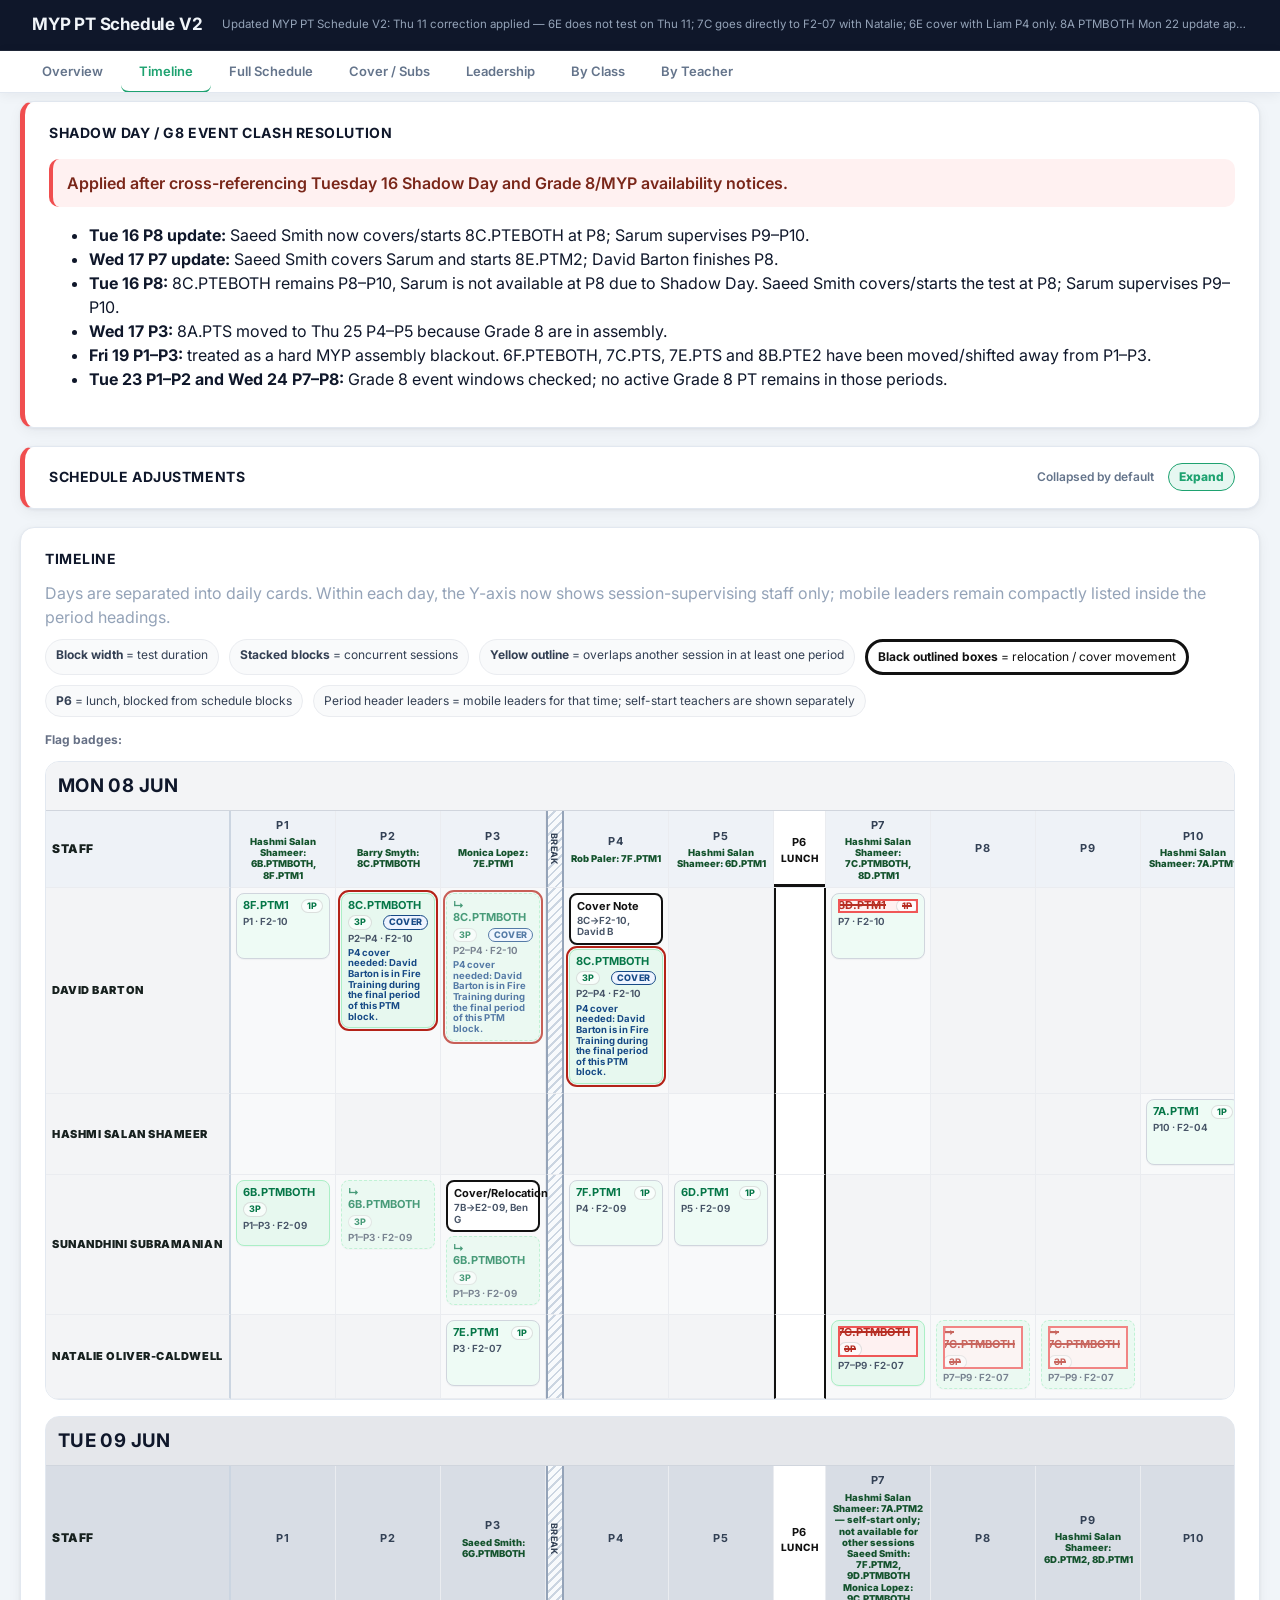
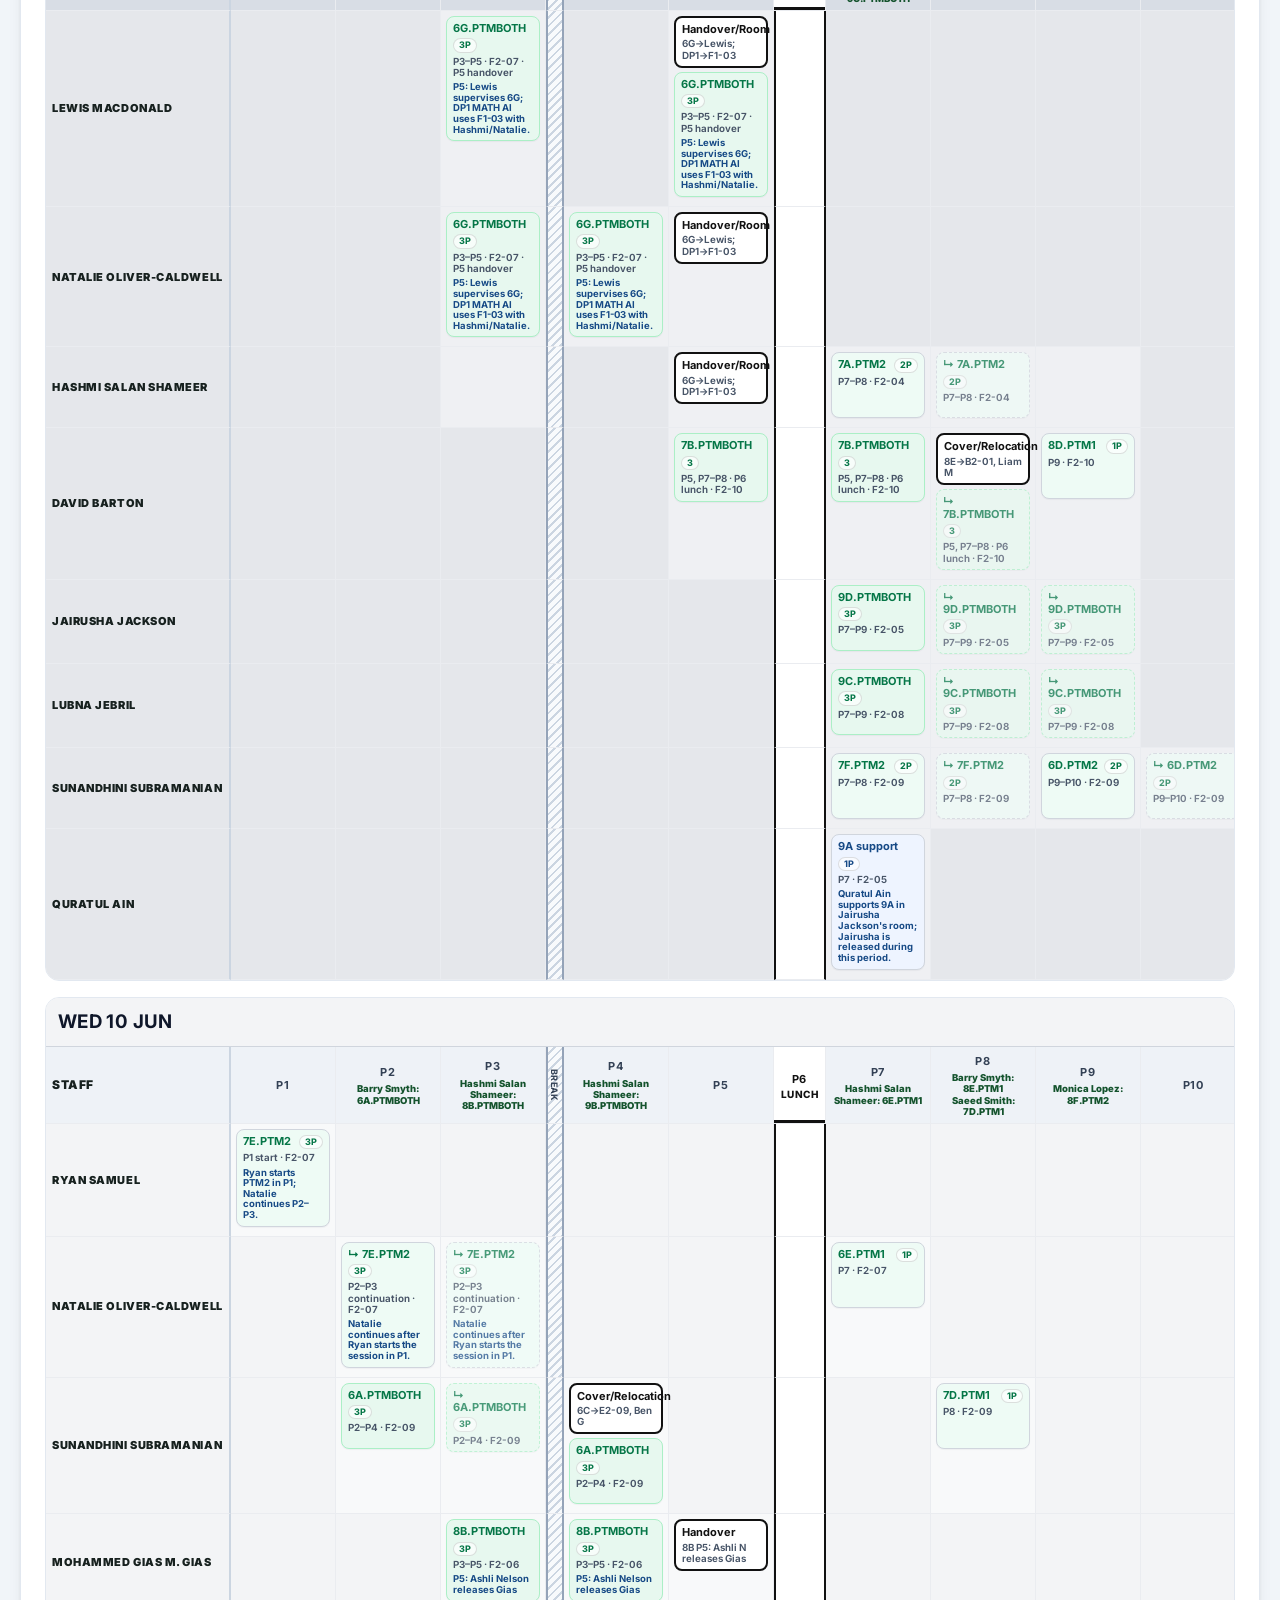
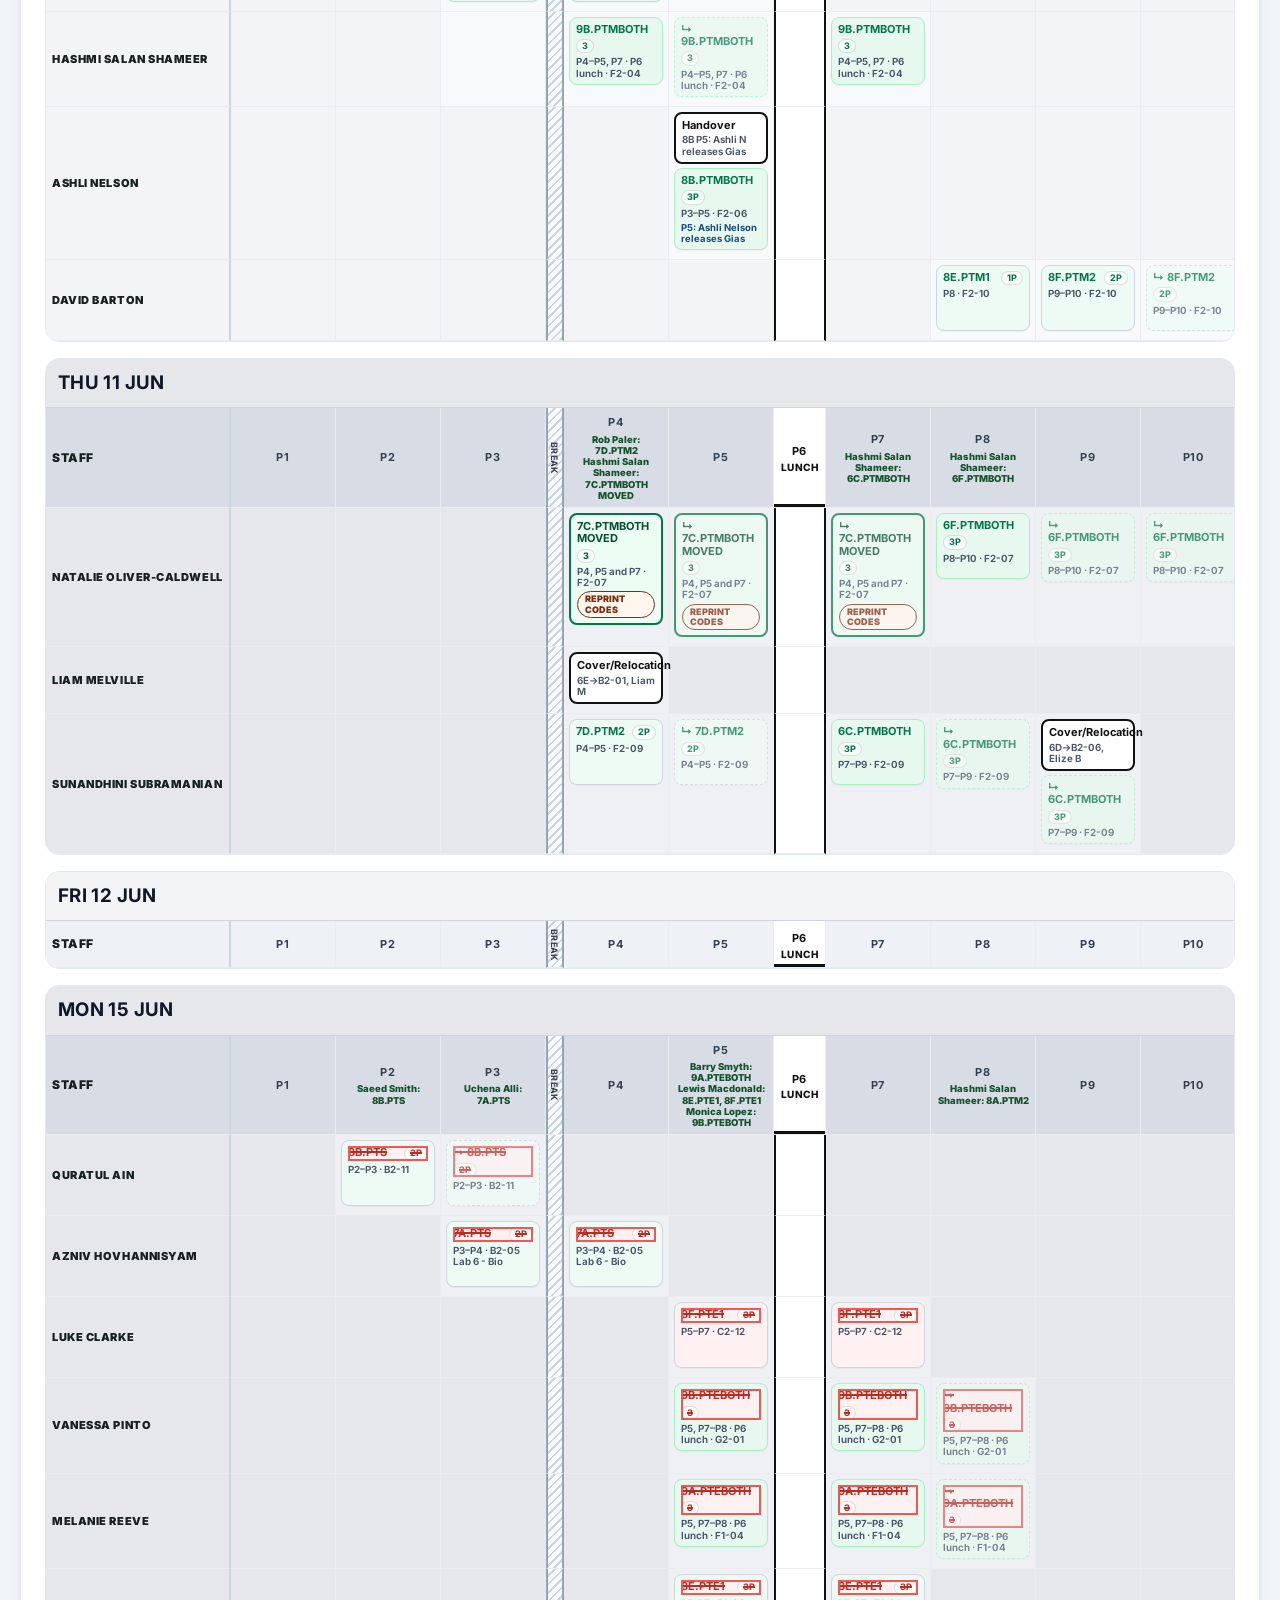
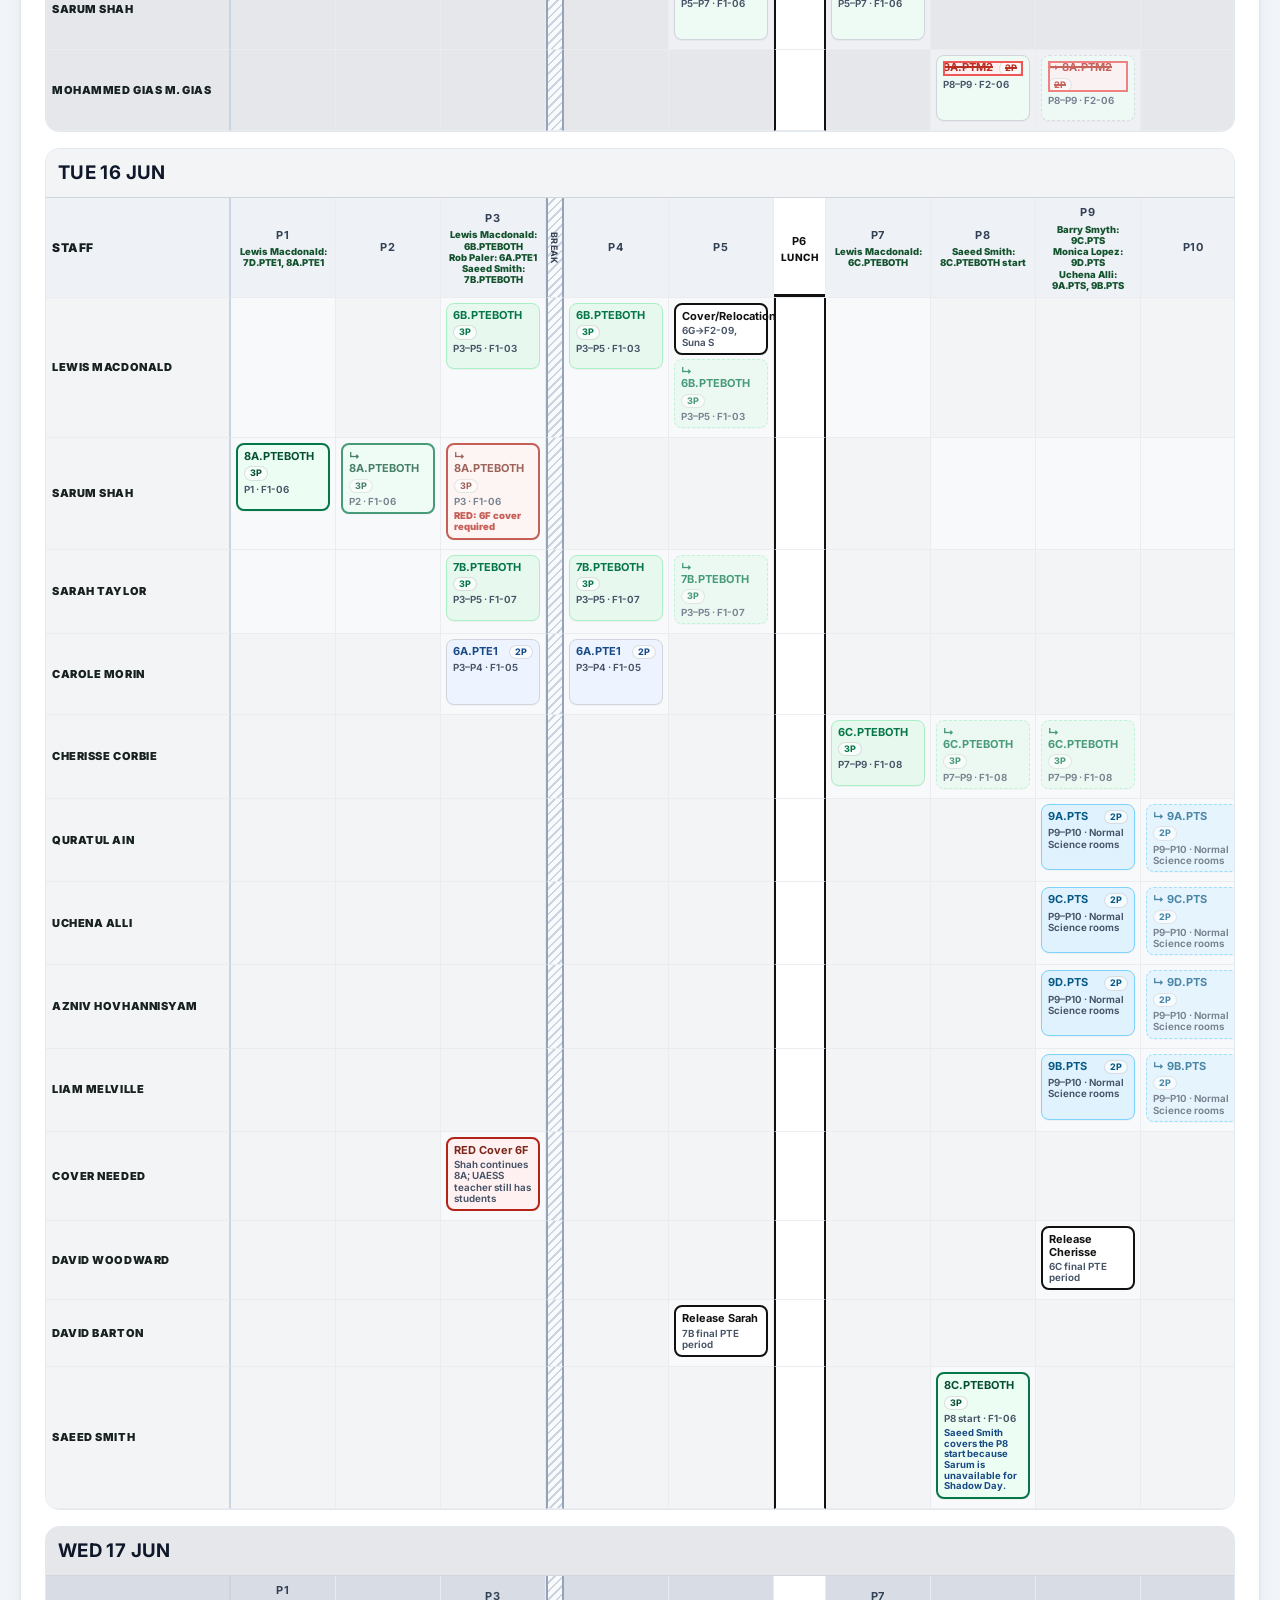
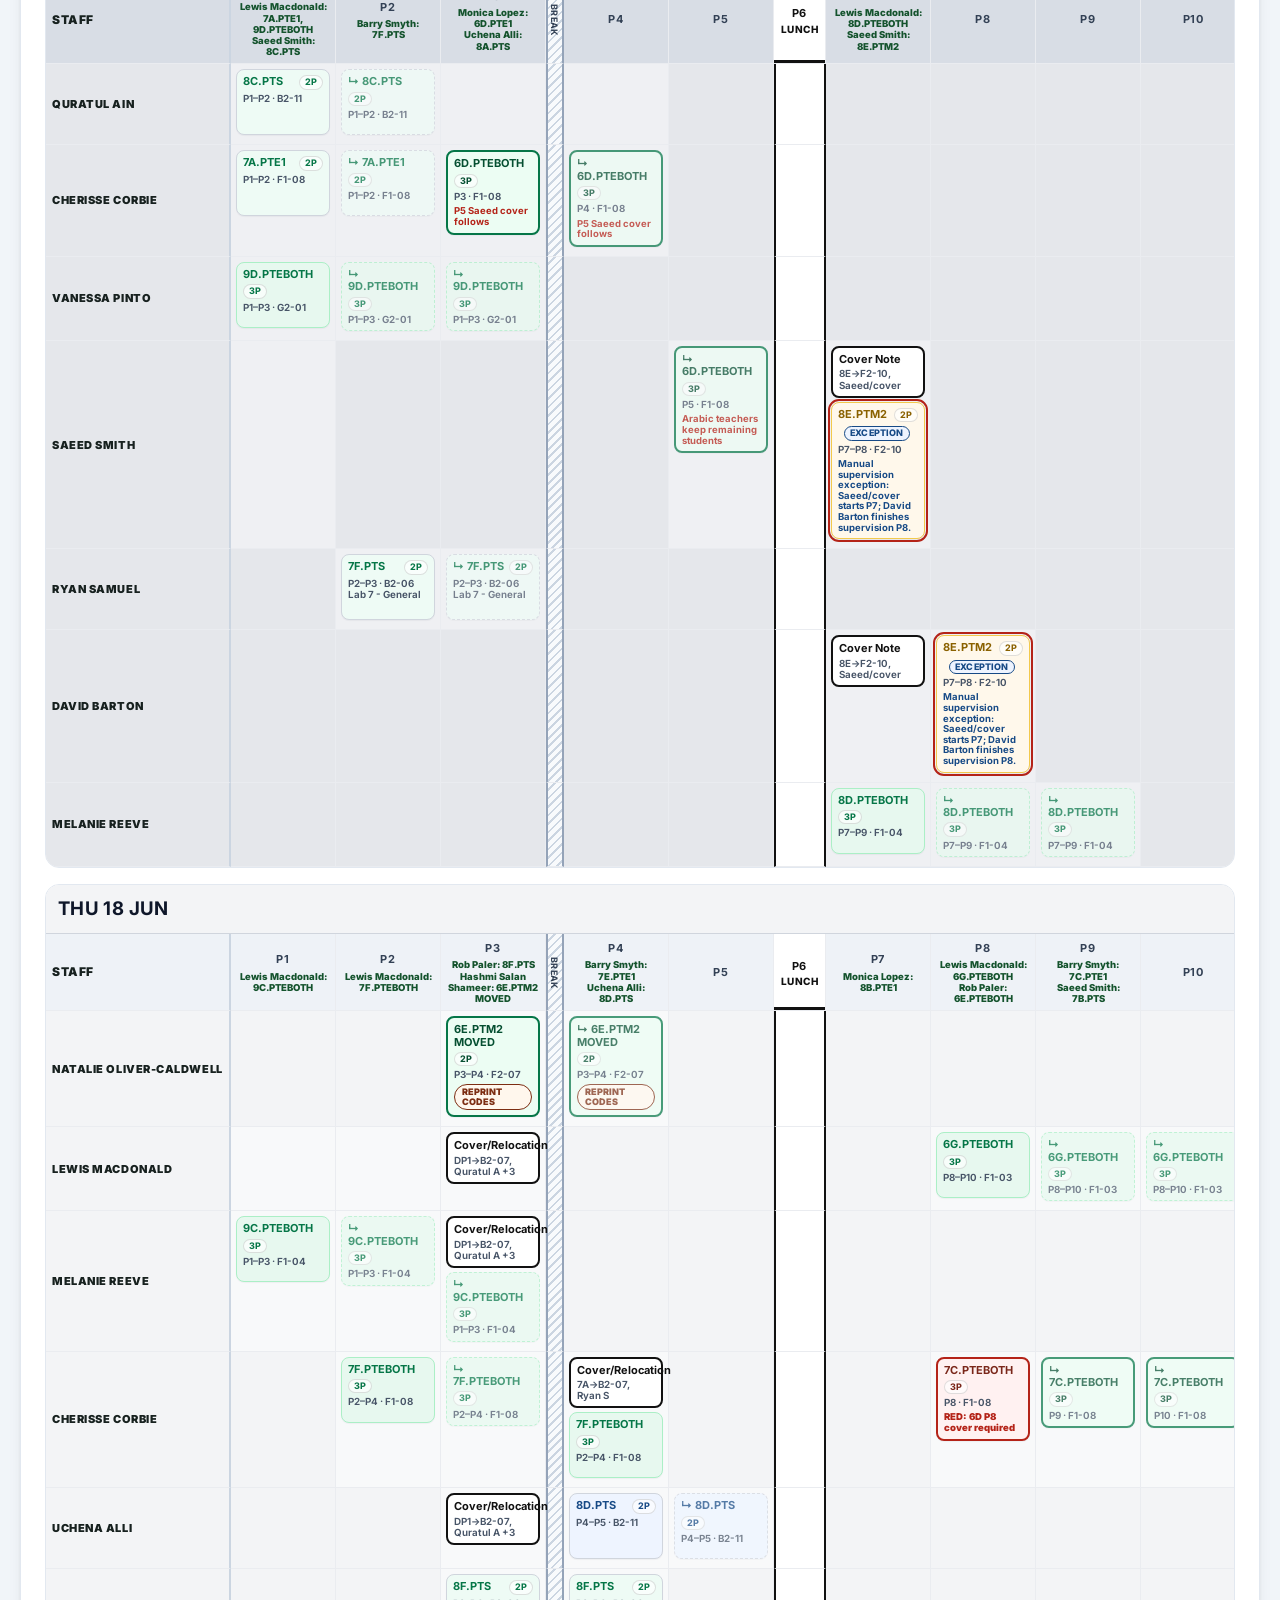
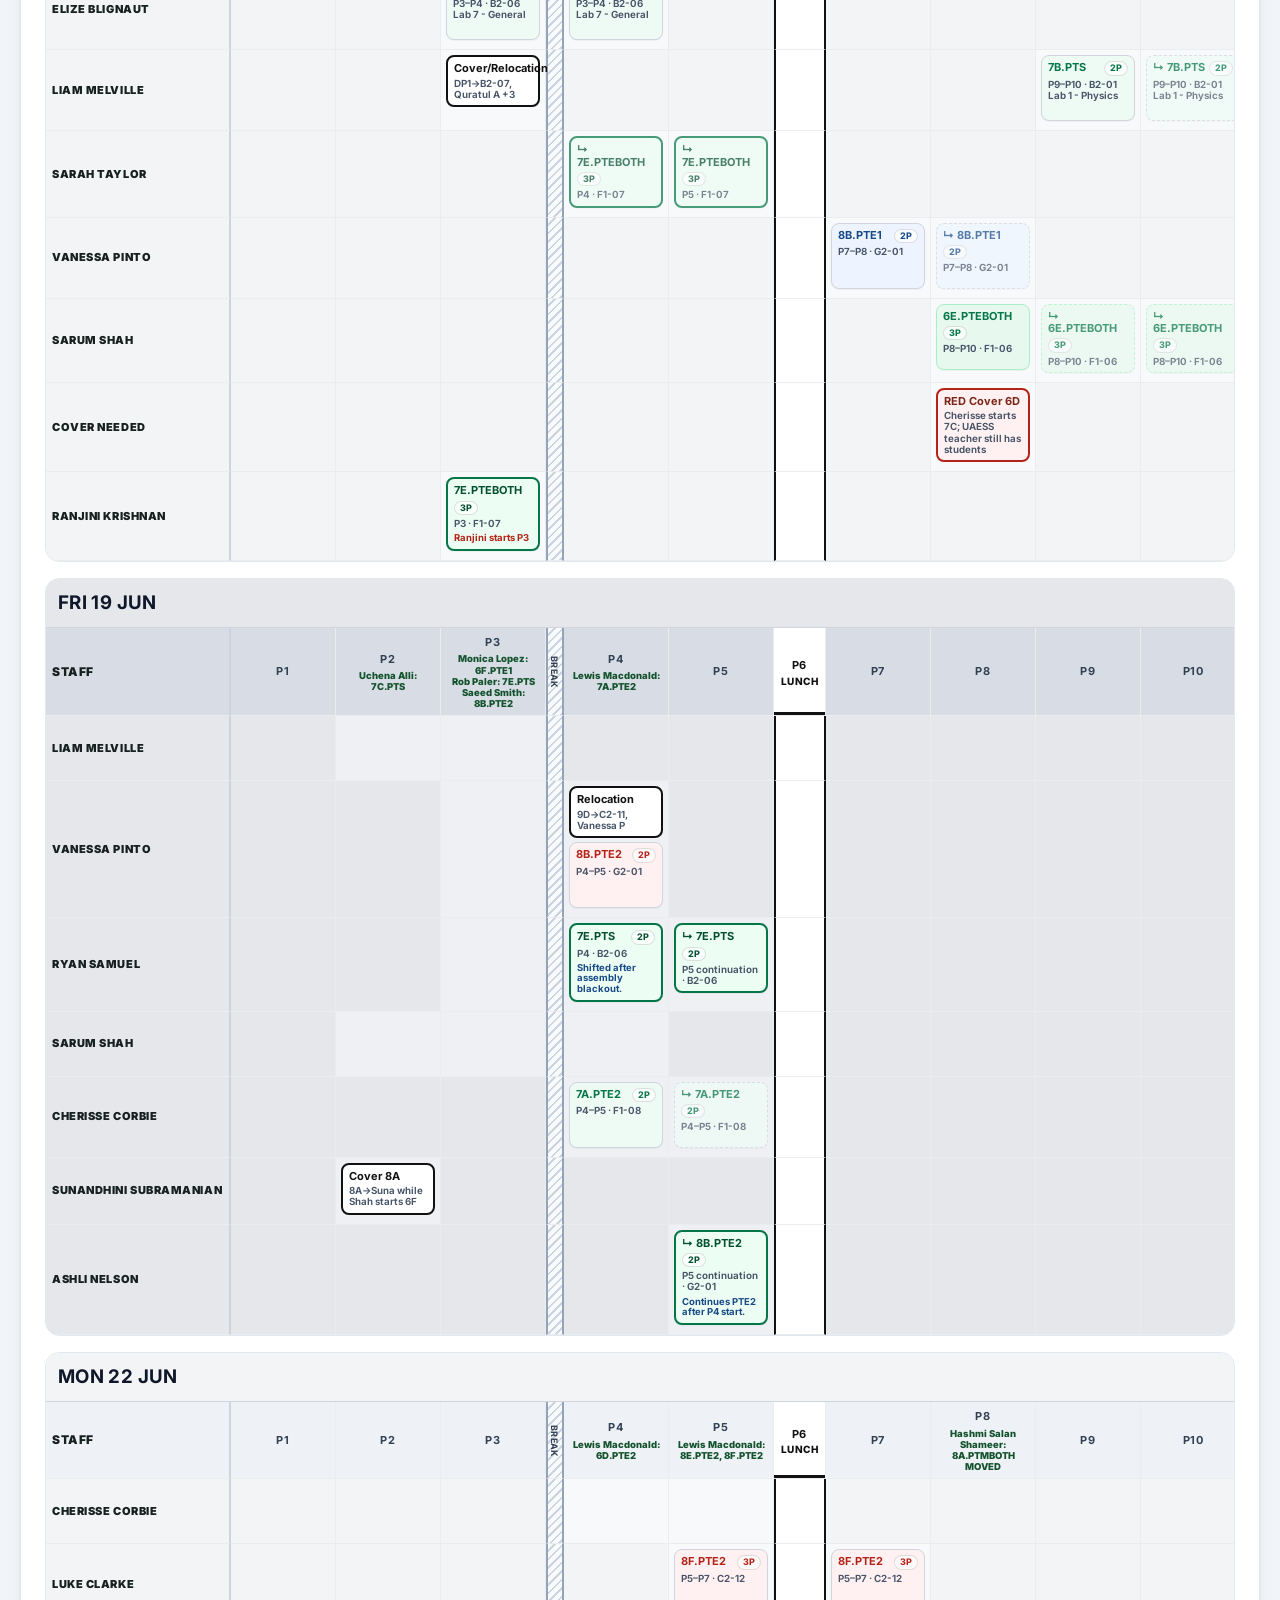
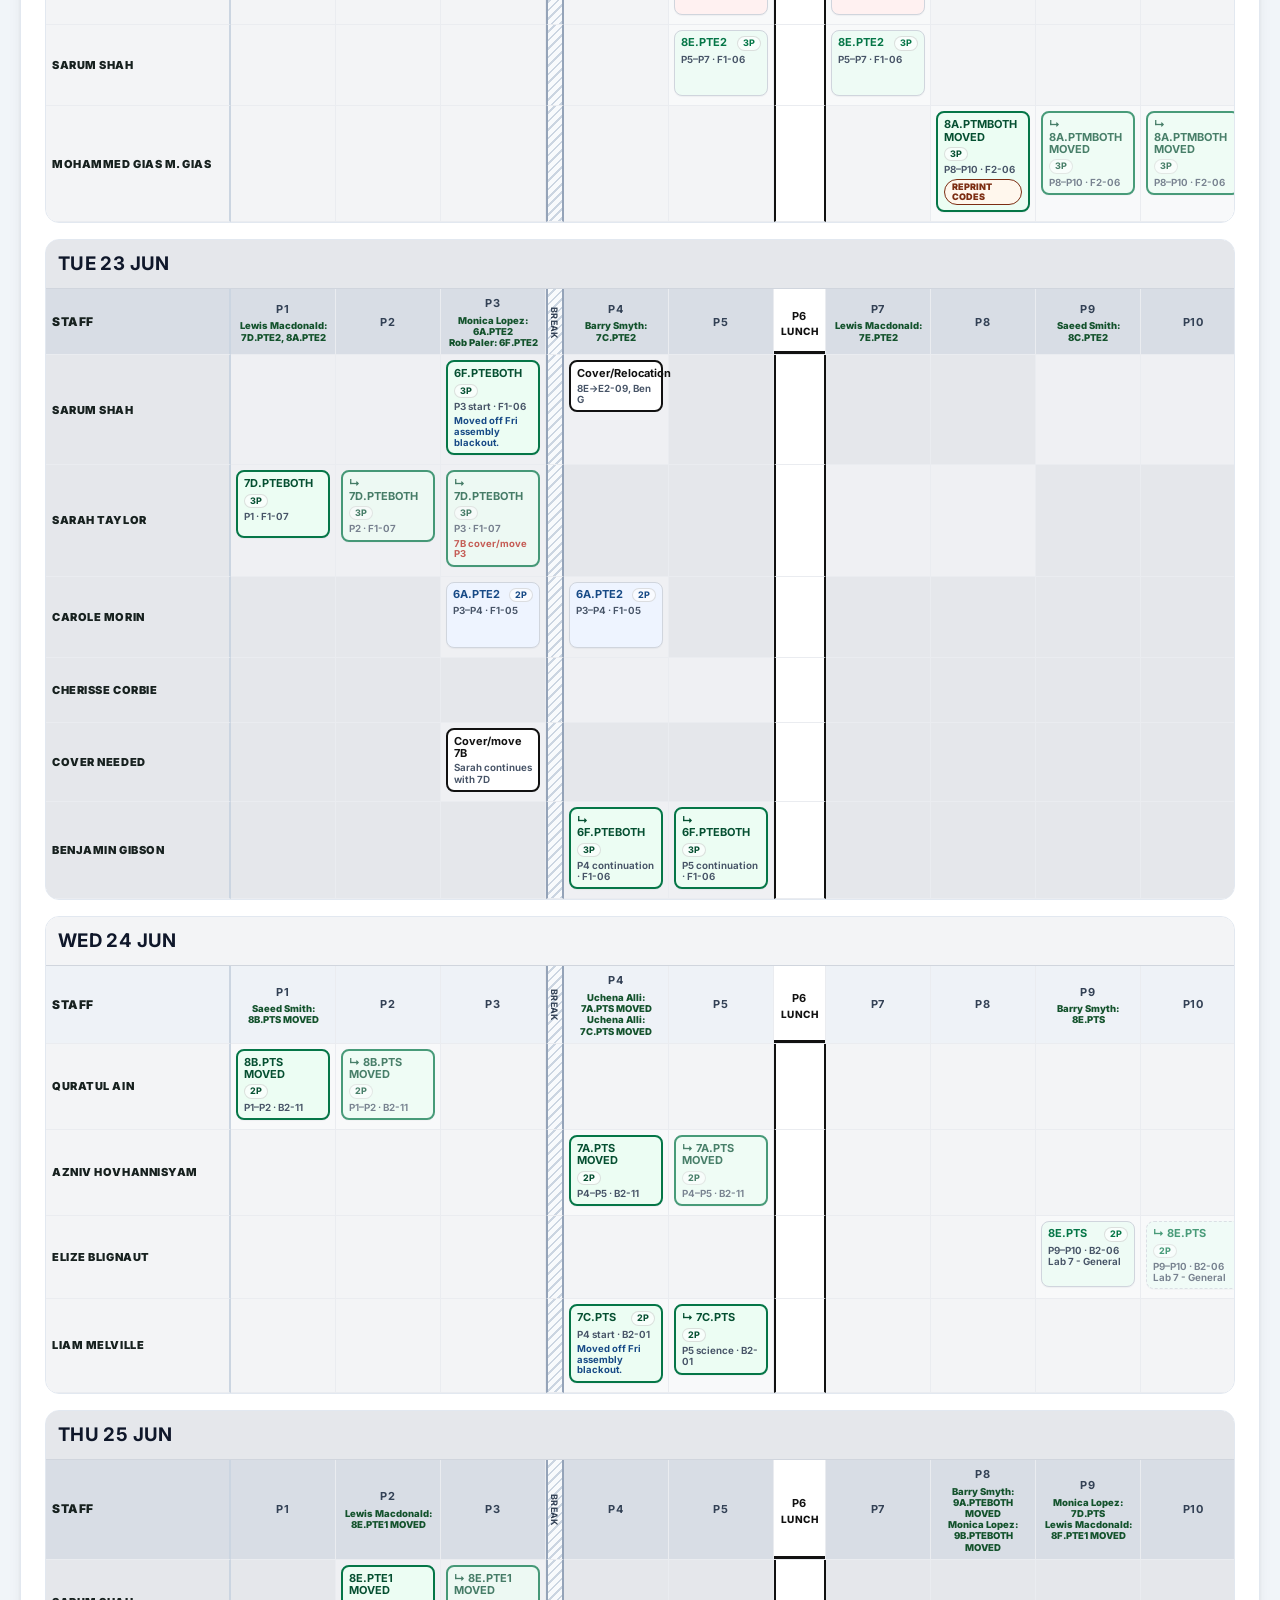
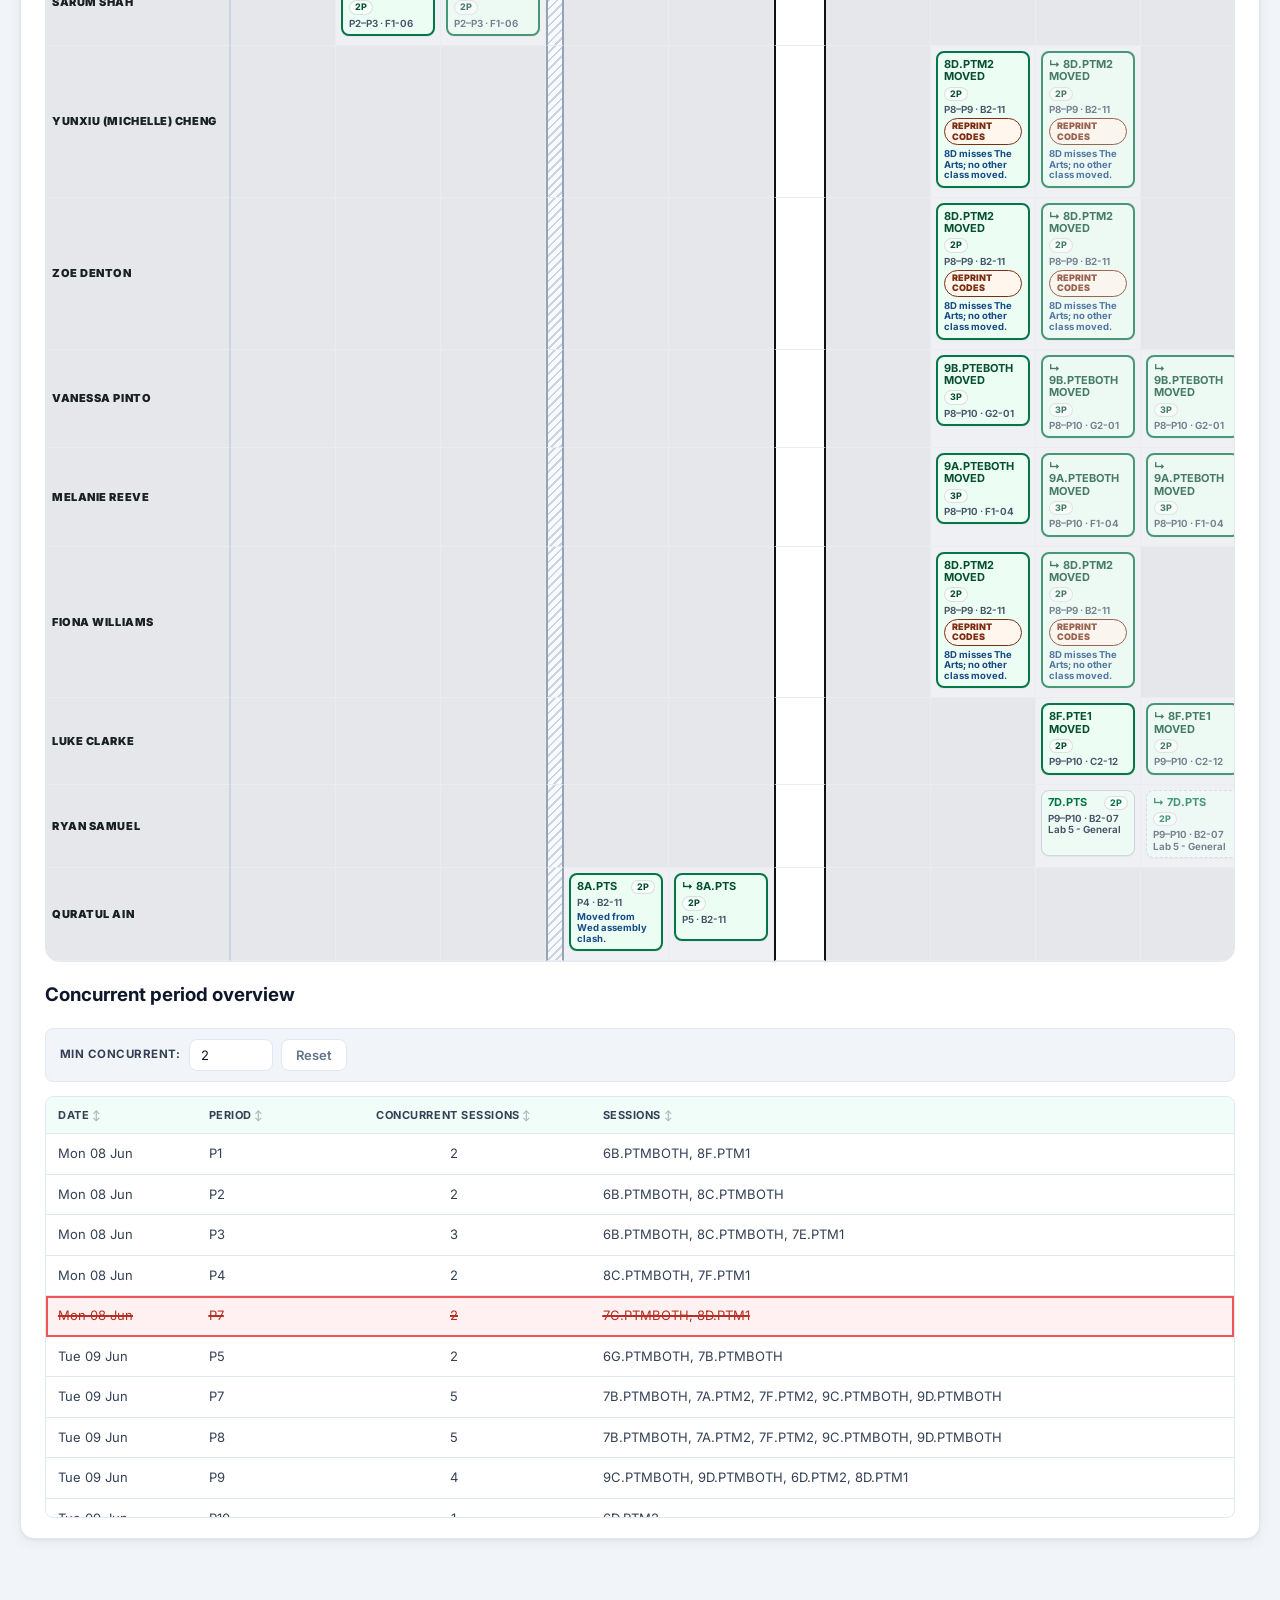
==== commit 81449e71: "Update index.html correct Shah Sarum to Sarum Shah" ====
--- a/index.html
+++ b/index.html
@@ -974,7 +974,7 @@
 <div class="warn"><b>David Barton corrections applied:</b> 8E no longer tests during Tue 9 P8. 8E are relocated to Science in B2-01 while David remains with 7B.PTMBOTH. 8E.PTM1 is now Wed 10 P8. 8E.PTM2 is now Wed 17 P7–P8 with Saeed/cover starting and David finishing supervision. 8F.PTM2 remains Wed 10 P9–P10 in F2-10. 8C.PTMBOTH has a P4 cover note because David is in Fire Training.</div>
 <div class="warn"><b>Blocked as overflow:</b> Arabic, UAESS, MSC, iStudy, PHE, Design, French and Spanish. <b>Allowed:</b> InS. <b>Exception:</b> 6G.PTEBOTH accepted.</div>
 <div class="note"><b>Cross-core supervision rule:</b> when a test continues into a second core subject lesson, the second-subject teacher may continue supervision of the testing class so the first teacher can return to normal timetable duties if required.</div>
-<div class="update-note">Schedule update v2: rejected the earlier 8D.PTM1 Tue P8 suggestion; added a split 7C make-up plan; all moved sessions now show “reprint codes” notes and clearer affected-lesson context.</div><div class="note"><b>Wed 10 handover check:</b> Mohammed Gias M. Gias is normally with 8B for P3–P4 Maths only. The P5 period is 8B InS with Ashli Nelson, so Ashli should release Gias and supervise the final period of 8B.PTMBOTH in F2-06.</div><div class="note"><b>7E.PTM2 update:</b> moved to Wed 10 Jun. Ryan Samuel starts the session during P1 in F2-07; Natalie Oliver-Caldwell continues during P2–P3 in F2-07.</div><div class="note"><b>Thu 11 correction:</b> 6E.PTM2 removed from Thu 11. 7C.PTMBoth goes directly to F2-07 with Natalie from P4. 6E goes to Liam Melville for P4 cover only. 6E.PTM2 is moved to Thu 18 Jun P3–P4.</div><div class="note"><b>8A PTM update:</b> Friday P3 8A.PTM1 and the separate Thu 25 8A.PTM2 moved session are replaced by one 8A.PTMBOTH session on Mon 22 Jun P8–P10 in F2-06.</div><div class="note"><b>PTE triple update:</b> combined the available PTE doubles into protected triples where indicated. RED rows identify cover that is not clean because the displaced teacher still has other students to teach.</div><div class="warn"><b>Lunch-span check for 8E–9B:</b> 8E and 8F still have PTE2 as a lunch-spanning double on Mon 22 P5/P7. 9A and 9B remain as Thu 25 P8–P10 blocks, so no lunch-spanning double is required for them.</div><div class="warn"><b>Shadow Day / G8 availability update:</b> Tue 16 Shadow Day teachers are not available for PT coverage; Fri 19 P1–P3 is treated as a hard MYP assembly blackout; Wed 17 P3 Grade 8 assembly removes 8A.PTS from that slot.</div></div></details></section><section class="panel update-panel collapsible-panel"><details class="collapsible-details"><summary class="collapsible-summary"><h2>Schedule Adjustments</h2><span class="summary-hint">Collapsed by default</span></summary><div class="collapsible-body"><p>Updated after Monday 08 internet outages and the Monday 15 June closure. Original sessions remain visible in red with strikethrough so staff can see what was planned but did not take place.</p><div class="update-note">Use MOVED rows as the operational schedule. Any moved session needs fresh access codes printed because the first-attempt codes have already been distributed/lost.</div><div class="tablewrap"><table id="schedule-adjustments-table"><thead><tr><th>Status</th><th>Original session</th><th>Original slot</th><th>New slot</th><th>Room</th><th>Normal lesson / staff affected</th><th>Operational note</th></tr></thead><tbody><tr class="cancelled-pt" title="Moved/missed-session update"><td><span class="update-status">CANCELLED / NOT TAKEN</span></td><td>8D.PTM1</td><td>Mon 08 Jun P7</td><td>Tue 09 Jun P9</td><td>F2-10</td><td>P9 MATH with David Barton</td><td>Internet outage. Earlier Tue P8 proposal rejected; P9 uses the normal Maths lesson. Reprint code. <span class="codes-note">REPRINT CODES</span></td></tr><tr class="" title="Moved/missed-session update"><td><span class="update-status moved">MOVED</span></td><td>8D.PTM2</td><td>Tue 09 Jun P9–P10</td><td>Thu 25 Jun P8–P9</td><td>B2-11</td><td>P8–P9 THE ARTS with Fiona Williams, Zoe Denton, Yunxiu (Michelle) Cheng</td><td>Moved because PTM1 will now happen Tue P9. Uses non-core Arts time. Reprint codes. <span class="codes-note">REPRINT CODES</span></td></tr><tr class="cancelled-pt" title="Moved/missed-session update"><td><span class="update-status">CANCELLED / NOT TAKEN</span></td><td>7C.PTMBOTH</td><td>Mon 08 Jun P7–P9</td><td>Thu 11 Jun P4, P5 and P7</td><td>F2-07 throughout</td><td>P4 SCIENCE displaced from Liam Melville; P5/P7 MATH with Natalie Oliver-Caldwell</td><td>7C go directly to F2-07 with Natalie Oliver-Caldwell for PTMBoth. Liam Melville covers 6E during P4. Reprint codes. <span class="codes-note">REPRINT CODES</span></td></tr><tr class="rescheduled-pt"><td><span class="update-status moved">MOVED</span></td><td>6E.PTM2</td><td>Thu 11 Jun P3–P4</td><td>Thu 18 Jun P3–P4</td><td>F2-07</td><td>P3–P4 MATH with Natalie Oliver-Caldwell</td><td>6E do not test on Thu 11. On Thu 11 P4, 6E go to Liam Melville for cover only. 6E finish PTM2 on Thu 18. <span class="codes-note">REPRINT CODES</span></td></tr><tr class="cancelled-pt" title="Moved/missed-session update"><td><span class="update-status">CANCELLED / NOT TAKEN</span></td><td>8B.PTS</td><td>Mon 15 Jun P2–P3</td><td>Wed 24 Jun P1–P2</td><td>B2-11</td><td>PHE block: Dana Hinton / Stephen Whitley</td><td>Moved to a low-conflict PHE block. Reprint codes. <span class="codes-note">REPRINT CODES</span></td></tr><tr class="cancelled-pt" title="Moved/missed-session update"><td><span class="update-status">CANCELLED / NOT TAKEN</span></td><td>7A.PTS</td><td>Mon 15 Jun P3–P4</td><td>Wed 24 Jun P4–P5</td><td>B2-11</td><td>Design + Innov block: Charlene Mae Teresa / Joanne Kennedy</td><td>Moved to a Design + Innov block. Reprint codes. <span class="codes-note">REPRINT CODES</span></td></tr><tr class="cancelled-pt" title="Moved/missed-session update"><td><span class="update-status">CANCELLED / NOT TAKEN</span></td><td>8E.PTE1</td><td>Mon 15 Jun P5–P7</td><td>Thu 25 Jun P2–P3</td><td>F1-06</td><td>P2 ENGLISH with Shah Sarum; P3 INS with Kellee Kryba</td><td>Starts in the normal English room, then uses InS. Reprint codes. <span class="codes-note">REPRINT CODES</span></td></tr><tr class="cancelled-pt" title="Moved/missed-session update"><td><span class="update-status">CANCELLED / NOT TAKEN</span></td><td>8F.PTE1</td><td>Mon 15 Jun P5–P7</td><td>Thu 25 Jun P9–P10</td><td>C2-12</td><td>P9 THE ARTS with Fiona/Zoe/Michelle; P10 ENGLISH with Luke Clarke</td><td>Uses P9 Arts and P10 English. Reprint codes. <span class="codes-note">REPRINT CODES</span></td></tr><tr class="cancelled-pt" title="Moved/missed-session update"><td><span class="update-status">CANCELLED / NOT TAKEN</span></td><td>9A.PTEBOTH</td><td>Mon 15 Jun P5–P8</td><td>Thu 25 Jun P8–P10</td><td>F1-04</td><td>P8–P9 INS with Benjamin Gibson; P10 ENGLISH with Melanie Reeve</td><td>Uses InS/InS/English; room is free P8–P9 and normal English room at P10. Reprint codes. <span class="codes-note">REPRINT CODES</span></td></tr><tr class="cancelled-pt" title="Moved/missed-session update"><td><span class="update-status">CANCELLED / NOT TAKEN</span></td><td>9B.PTEBOTH</td><td>Mon 15 Jun P5–P8</td><td>Thu 25 Jun P8–P10</td><td>G2-01</td><td>P8–P9 INS with David Woodward; P10 ENGLISH with Vanessa Pinto</td><td>Uses InS/InS/English; room is free P8–P9 and normal English room at P10. Reprint codes. <span class="codes-note">REPRINT CODES</span></td></tr><tr class="rescheduled-pt" title="Moved/missed-session update"><td><span class="update-status moved">MOVED</span></td><td>8A.PTM1 + 8A.PTM2</td><td>Fri 12 Jun P3; Mon 15 Jun P8–P9</td><td>Mon 22 Jun P8–P10</td><td>F2-06</td><td>P8–P9 MATH with Mohammed Gias M. Gias; P10 DESIGN + INNOV with Oliver Pennington / Shubhrum Pun</td><td>Combined <b>8A.PTMBOTH</b> block. Removes the Fri 12 P3 8A.PTM1 entry and the separate Thu 25 P1–P2 8A.PTM2 move. Reprint codes. <span class="codes-note">REPRINT CODES</span></td></tr><tr><td><span class="update-status moved">MOVED</span></td><td>6D.PTE1 + 6D.PTE2</td><td>Wed 17 P3–P4; Mon 22 P4–P5</td><td>Wed 17 Jun P3–P5</td><td>F1-08</td><td>P3–P4 English; P5 Arabic block</td><td>Combined into PTEBOTH. Saeed covers P5 because Arabic teachers still teach remaining students. REPRINT CODES</td></tr><tr><td><span class="update-status moved">MOVED</span></td><td>6F.PTE1 + 6F.PTE2</td><td>Fri 19 P3–P4; Tue 23 P3–P4</td><td>Tue 23 Jun P3–P5</td><td>F1-06</td><td>P3 English; P4–P5 InS</td><td>Moved off Fri 19 because MYP assembly blocks P1–P3. Shah starts P3; Benjamin Gibson continues P4–P5. REPRINT CODES</td></tr><tr class="red-risk"><td><span class="update-status moved">MOVED</span></td><td>7C.PTE1 + 7C.PTE2</td><td>Thu 18 P9–P10; Tue 23 P4–P5</td><td>Thu 18 Jun P8–P10</td><td>F1-08</td><td>P8 UAE SS; P9–P10 English</td><td>RED: 6D needs cover; UAESS teacher still has some students. REPRINT CODES</td></tr><tr><td><span class="update-status moved">MOVED</span></td><td>7D.PTE1 + 7D.PTE2</td><td>Tue 16 P1–P2; Tue 23 P1–P2</td><td>Tue 23 Jun P1–P3</td><td>F1-07</td><td>P1–P2 English; P3 Arabic block</td><td>7B needs cover/move for P3 because Sarah remains with 7D. REPRINT CODES</td></tr><tr><td><span class="update-status moved">MOVED</span></td><td>7E.PTE1 + 7E.PTE2</td><td>Thu 18 P4–P5; Tue 23 P7–P8</td><td>Thu 18 Jun P3–P5</td><td>F1-07</td><td>P3 InS; P4–P5 English</td><td>Ranjini Krishnan starts P3 because Sarah has 10A; Sarah continues P4–P5. REPRINT CODES</td></tr><tr class="red-risk"><td><span class="update-status moved">MOVED</span></td><td>8A.PTE1 + 8A.PTE2</td><td>Tue 16 P1–P2; Tue 23 P1–P2</td><td>Tue 16 Jun P1–P3</td><td>F1-06</td><td>P1–P2 English; P3 UAE SS/MSCB</td><td>RED: 6F needs cover; UAESS teacher still has students. REPRINT CODES</td></tr><tr><td><span class="update-status moved">MOVED</span></td><td>8C.PTE1 + 8C.PTE2</td><td>Tue 16 P9–P10; Tue 23 P9–P10</td><td>Tue 16 Jun P8–P10</td><td>F1-06</td><td>P8 PHE Theory; P9–P10 English</td><td>Shadow Day clash fixed: Shah Sarum is unavailable at P8. Saeed Smith starts the P8 period; Sarum supervises P9–P10. REPRINT CODES</td></tr><tr><td><span class="update-status moved">UNCHANGED</span></td><td>6C.PTEBOTH</td><td>Tue 16 P7–P9</td><td>Tue 16 Jun P7–P9</td><td>F1-08</td><td>P9 InS with David Woodward</td><td>David Woodward releases Cherisse for P9; marked on cover table.</td></tr><tr><td><span class="update-status moved">UNCHANGED</span></td><td>7B.PTEBOTH</td><td>Tue 16 P3–P5</td><td>Tue 16 Jun P3–P5</td><td>F1-07</td><td>P5 Maths with David Barton</td><td>David Barton needs to be available P5 to release Sarah.</td></tr><tr><td><span class="update-status moved">CHECKED</span></td><td>8E–9B lunch-span check</td><td>Existing PTE plan</td><td>No triple added</td><td>—</td><td>8E/8F have lunch-span PTE2; 9A/9B do not</td><td>8E and 8F remain lunch-spanning doubles on Mon 22 P5/P7. 9A and 9B remain Thu 25 P8–P10.</td></tr><tr class="rescheduled-pt"><td><span class="update-status moved">MOVED</span></td><td>8A.PTS</td><td>Wed 17 Jun P3–P4</td><td>Thu 25 Jun P4–P5</td><td>B2-11</td><td>P4–P5 The Arts</td><td>Moved because Grade 8 assembly affects Wed 17 P3. REPRINT CODES</td></tr><tr class="rescheduled-pt"><td><span class="update-status moved">MOVED</span></td><td>7C.PTS</td><td>Fri 19 Jun P2–P3</td><td>Wed 24 Jun P4–P5</td><td>B2-01</td><td>P4 language block; P5 Science</td><td>Moved because MYP assembly blocks Fri 19 P1–P3. REPRINT CODES</td></tr><tr class="rescheduled-pt"><td><span class="update-status moved">MOVED</span></td><td>7E.PTS</td><td>Fri 19 Jun P3–P4</td><td>Fri 19 Jun P4–P5</td><td>B2-06</td><td>P4 Science; P5 language block</td><td>Shifted after the MYP assembly blackout. REPRINT CODES</td></tr><tr class="rescheduled-pt"><td><span class="update-status moved">MOVED</span></td><td>8B.PTE2</td><td>Fri 19 Jun P3–P4</td><td>Fri 19 Jun P4–P5</td><td>G2-01</td><td>P4 The Arts; P5 InS</td><td>Shifted after the MYP assembly blackout. REPRINT CODES</td></tr></tbody></table></div></div></details></section><section class="panel update-panel"><h2>Shadow Day / G8 event clash resolution</h2>
+<div class="update-note">Schedule update v2: rejected the earlier 8D.PTM1 Tue P8 suggestion; added a split 7C make-up plan; all moved sessions now show “reprint codes” notes and clearer affected-lesson context.</div><div class="note"><b>Wed 10 handover check:</b> Mohammed Gias M. Gias is normally with 8B for P3–P4 Maths only. The P5 period is 8B InS with Ashli Nelson, so Ashli should release Gias and supervise the final period of 8B.PTMBOTH in F2-06.</div><div class="note"><b>7E.PTM2 update:</b> moved to Wed 10 Jun. Ryan Samuel starts the session during P1 in F2-07; Natalie Oliver-Caldwell continues during P2–P3 in F2-07.</div><div class="note"><b>Thu 11 correction:</b> 6E.PTM2 removed from Thu 11. 7C.PTMBoth goes directly to F2-07 with Natalie from P4. 6E goes to Liam Melville for P4 cover only. 6E.PTM2 is moved to Thu 18 Jun P3–P4.</div><div class="note"><b>8A PTM update:</b> Friday P3 8A.PTM1 and the separate Thu 25 8A.PTM2 moved session are replaced by one 8A.PTMBOTH session on Mon 22 Jun P8–P10 in F2-06.</div><div class="note"><b>PTE triple update:</b> combined the available PTE doubles into protected triples where indicated. RED rows identify cover that is not clean because the displaced teacher still has other students to teach.</div><div class="warn"><b>Lunch-span check for 8E–9B:</b> 8E and 8F still have PTE2 as a lunch-spanning double on Mon 22 P5/P7. 9A and 9B remain as Thu 25 P8–P10 blocks, so no lunch-spanning double is required for them.</div><div class="warn"><b>Shadow Day / G8 availability update:</b> Tue 16 Shadow Day teachers are not available for PT coverage; Fri 19 P1–P3 is treated as a hard MYP assembly blackout; Wed 17 P3 Grade 8 assembly removes 8A.PTS from that slot.</div></div></details></section><section class="panel update-panel collapsible-panel"><details class="collapsible-details"><summary class="collapsible-summary"><h2>Schedule Adjustments</h2><span class="summary-hint">Collapsed by default</span></summary><div class="collapsible-body"><p>Updated after Monday 08 internet outages and the Monday 15 June closure. Original sessions remain visible in red with strikethrough so staff can see what was planned but did not take place.</p><div class="update-note">Use MOVED rows as the operational schedule. Any moved session needs fresh access codes printed because the first-attempt codes have already been distributed/lost.</div><div class="tablewrap"><table id="schedule-adjustments-table"><thead><tr><th>Status</th><th>Original session</th><th>Original slot</th><th>New slot</th><th>Room</th><th>Normal lesson / staff affected</th><th>Operational note</th></tr></thead><tbody><tr class="cancelled-pt" title="Moved/missed-session update"><td><span class="update-status">CANCELLED / NOT TAKEN</span></td><td>8D.PTM1</td><td>Mon 08 Jun P7</td><td>Tue 09 Jun P9</td><td>F2-10</td><td>P9 MATH with David Barton</td><td>Internet outage. Earlier Tue P8 proposal rejected; P9 uses the normal Maths lesson. Reprint code. <span class="codes-note">REPRINT CODES</span></td></tr><tr class="" title="Moved/missed-session update"><td><span class="update-status moved">MOVED</span></td><td>8D.PTM2</td><td>Tue 09 Jun P9–P10</td><td>Thu 25 Jun P8–P9</td><td>B2-11</td><td>P8–P9 THE ARTS with Fiona Williams, Zoe Denton, Yunxiu (Michelle) Cheng</td><td>Moved because PTM1 will now happen Tue P9. Uses non-core Arts time. Reprint codes. <span class="codes-note">REPRINT CODES</span></td></tr><tr class="cancelled-pt" title="Moved/missed-session update"><td><span class="update-status">CANCELLED / NOT TAKEN</span></td><td>7C.PTMBOTH</td><td>Mon 08 Jun P7–P9</td><td>Thu 11 Jun P4, P5 and P7</td><td>F2-07 throughout</td><td>P4 SCIENCE displaced from Liam Melville; P5/P7 MATH with Natalie Oliver-Caldwell</td><td>7C go directly to F2-07 with Natalie Oliver-Caldwell for PTMBoth. Liam Melville covers 6E during P4. Reprint codes. <span class="codes-note">REPRINT CODES</span></td></tr><tr class="rescheduled-pt"><td><span class="update-status moved">MOVED</span></td><td>6E.PTM2</td><td>Thu 11 Jun P3–P4</td><td>Thu 18 Jun P3–P4</td><td>F2-07</td><td>P3–P4 MATH with Natalie Oliver-Caldwell</td><td>6E do not test on Thu 11. On Thu 11 P4, 6E go to Liam Melville for cover only. 6E finish PTM2 on Thu 18. <span class="codes-note">REPRINT CODES</span></td></tr><tr class="cancelled-pt" title="Moved/missed-session update"><td><span class="update-status">CANCELLED / NOT TAKEN</span></td><td>8B.PTS</td><td>Mon 15 Jun P2–P3</td><td>Wed 24 Jun P1–P2</td><td>B2-11</td><td>PHE block: Dana Hinton / Stephen Whitley</td><td>Moved to a low-conflict PHE block. Reprint codes. <span class="codes-note">REPRINT CODES</span></td></tr><tr class="cancelled-pt" title="Moved/missed-session update"><td><span class="update-status">CANCELLED / NOT TAKEN</span></td><td>7A.PTS</td><td>Mon 15 Jun P3–P4</td><td>Wed 24 Jun P4–P5</td><td>B2-11</td><td>Design + Innov block: Charlene Mae Teresa / Joanne Kennedy</td><td>Moved to a Design + Innov block. Reprint codes. <span class="codes-note">REPRINT CODES</span></td></tr><tr class="cancelled-pt" title="Moved/missed-session update"><td><span class="update-status">CANCELLED / NOT TAKEN</span></td><td>8E.PTE1</td><td>Mon 15 Jun P5–P7</td><td>Thu 25 Jun P2–P3</td><td>F1-06</td><td>P2 ENGLISH with Sarum Shah; P3 INS with Kellee Kryba</td><td>Starts in the normal English room, then uses InS. Reprint codes. <span class="codes-note">REPRINT CODES</span></td></tr><tr class="cancelled-pt" title="Moved/missed-session update"><td><span class="update-status">CANCELLED / NOT TAKEN</span></td><td>8F.PTE1</td><td>Mon 15 Jun P5–P7</td><td>Thu 25 Jun P9–P10</td><td>C2-12</td><td>P9 THE ARTS with Fiona/Zoe/Michelle; P10 ENGLISH with Luke Clarke</td><td>Uses P9 Arts and P10 English. Reprint codes. <span class="codes-note">REPRINT CODES</span></td></tr><tr class="cancelled-pt" title="Moved/missed-session update"><td><span class="update-status">CANCELLED / NOT TAKEN</span></td><td>9A.PTEBOTH</td><td>Mon 15 Jun P5–P8</td><td>Thu 25 Jun P8–P10</td><td>F1-04</td><td>P8–P9 INS with Benjamin Gibson; P10 ENGLISH with Melanie Reeve</td><td>Uses InS/InS/English; room is free P8–P9 and normal English room at P10. Reprint codes. <span class="codes-note">REPRINT CODES</span></td></tr><tr class="cancelled-pt" title="Moved/missed-session update"><td><span class="update-status">CANCELLED / NOT TAKEN</span></td><td>9B.PTEBOTH</td><td>Mon 15 Jun P5–P8</td><td>Thu 25 Jun P8–P10</td><td>G2-01</td><td>P8–P9 INS with David Woodward; P10 ENGLISH with Vanessa Pinto</td><td>Uses InS/InS/English; room is free P8–P9 and normal English room at P10. Reprint codes. <span class="codes-note">REPRINT CODES</span></td></tr><tr class="rescheduled-pt" title="Moved/missed-session update"><td><span class="update-status moved">MOVED</span></td><td>8A.PTM1 + 8A.PTM2</td><td>Fri 12 Jun P3; Mon 15 Jun P8–P9</td><td>Mon 22 Jun P8–P10</td><td>F2-06</td><td>P8–P9 MATH with Mohammed Gias M. Gias; P10 DESIGN + INNOV with Oliver Pennington / Shubhrum Pun</td><td>Combined <b>8A.PTMBOTH</b> block. Removes the Fri 12 P3 8A.PTM1 entry and the separate Thu 25 P1–P2 8A.PTM2 move. Reprint codes. <span class="codes-note">REPRINT CODES</span></td></tr><tr><td><span class="update-status moved">MOVED</span></td><td>6D.PTE1 + 6D.PTE2</td><td>Wed 17 P3–P4; Mon 22 P4–P5</td><td>Wed 17 Jun P3–P5</td><td>F1-08</td><td>P3–P4 English; P5 Arabic block</td><td>Combined into PTEBOTH. Saeed covers P5 because Arabic teachers still teach remaining students. REPRINT CODES</td></tr><tr><td><span class="update-status moved">MOVED</span></td><td>6F.PTE1 + 6F.PTE2</td><td>Fri 19 P3–P4; Tue 23 P3–P4</td><td>Tue 23 Jun P3–P5</td><td>F1-06</td><td>P3 English; P4–P5 InS</td><td>Moved off Fri 19 because MYP assembly blocks P1–P3. Shah starts P3; Benjamin Gibson continues P4–P5. REPRINT CODES</td></tr><tr class="red-risk"><td><span class="update-status moved">MOVED</span></td><td>7C.PTE1 + 7C.PTE2</td><td>Thu 18 P9–P10; Tue 23 P4–P5</td><td>Thu 18 Jun P8–P10</td><td>F1-08</td><td>P8 UAE SS; P9–P10 English</td><td>RED: 6D needs cover; UAESS teacher still has some students. REPRINT CODES</td></tr><tr><td><span class="update-status moved">MOVED</span></td><td>7D.PTE1 + 7D.PTE2</td><td>Tue 16 P1–P2; Tue 23 P1–P2</td><td>Tue 23 Jun P1–P3</td><td>F1-07</td><td>P1–P2 English; P3 Arabic block</td><td>7B needs cover/move for P3 because Sarah remains with 7D. REPRINT CODES</td></tr><tr><td><span class="update-status moved">MOVED</span></td><td>7E.PTE1 + 7E.PTE2</td><td>Thu 18 P4–P5; Tue 23 P7–P8</td><td>Thu 18 Jun P3–P5</td><td>F1-07</td><td>P3 InS; P4–P5 English</td><td>Ranjini Krishnan starts P3 because Sarah has 10A; Sarah continues P4–P5. REPRINT CODES</td></tr><tr class="red-risk"><td><span class="update-status moved">MOVED</span></td><td>8A.PTE1 + 8A.PTE2</td><td>Tue 16 P1–P2; Tue 23 P1–P2</td><td>Tue 16 Jun P1–P3</td><td>F1-06</td><td>P1–P2 English; P3 UAE SS/MSCB</td><td>RED: 6F needs cover; UAESS teacher still has students. REPRINT CODES</td></tr><tr><td><span class="update-status moved">MOVED</span></td><td>8C.PTE1 + 8C.PTE2</td><td>Tue 16 P9–P10; Tue 23 P9–P10</td><td>Tue 16 Jun P8–P10</td><td>F1-06</td><td>P8 PHE Theory; P9–P10 English</td><td>Shadow Day clash fixed: Sarum Shah is unavailable at P8. Saeed Smith starts the P8 period; Sarum supervises P9–P10. REPRINT CODES</td></tr><tr><td><span class="update-status moved">UNCHANGED</span></td><td>6C.PTEBOTH</td><td>Tue 16 P7–P9</td><td>Tue 16 Jun P7–P9</td><td>F1-08</td><td>P9 InS with David Woodward</td><td>David Woodward releases Cherisse for P9; marked on cover table.</td></tr><tr><td><span class="update-status moved">UNCHANGED</span></td><td>7B.PTEBOTH</td><td>Tue 16 P3–P5</td><td>Tue 16 Jun P3–P5</td><td>F1-07</td><td>P5 Maths with David Barton</td><td>David Barton needs to be available P5 to release Sarah.</td></tr><tr><td><span class="update-status moved">CHECKED</span></td><td>8E–9B lunch-span check</td><td>Existing PTE plan</td><td>No triple added</td><td>—</td><td>8E/8F have lunch-span PTE2; 9A/9B do not</td><td>8E and 8F remain lunch-spanning doubles on Mon 22 P5/P7. 9A and 9B remain Thu 25 P8–P10.</td></tr><tr class="rescheduled-pt"><td><span class="update-status moved">MOVED</span></td><td>8A.PTS</td><td>Wed 17 Jun P3–P4</td><td>Thu 25 Jun P4–P5</td><td>B2-11</td><td>P4–P5 The Arts</td><td>Moved because Grade 8 assembly affects Wed 17 P3. REPRINT CODES</td></tr><tr class="rescheduled-pt"><td><span class="update-status moved">MOVED</span></td><td>7C.PTS</td><td>Fri 19 Jun P2–P3</td><td>Wed 24 Jun P4–P5</td><td>B2-01</td><td>P4 language block; P5 Science</td><td>Moved because MYP assembly blocks Fri 19 P1–P3. REPRINT CODES</td></tr><tr class="rescheduled-pt"><td><span class="update-status moved">MOVED</span></td><td>7E.PTS</td><td>Fri 19 Jun P3–P4</td><td>Fri 19 Jun P4–P5</td><td>B2-06</td><td>P4 Science; P5 language block</td><td>Shifted after the MYP assembly blackout. REPRINT CODES</td></tr><tr class="rescheduled-pt"><td><span class="update-status moved">MOVED</span></td><td>8B.PTE2</td><td>Fri 19 Jun P3–P4</td><td>Fri 19 Jun P4–P5</td><td>G2-01</td><td>P4 The Arts; P5 InS</td><td>Shifted after the MYP assembly blackout. REPRINT CODES</td></tr></tbody></table></div></div></details></section><section class="panel update-panel"><h2>Shadow Day / G8 event clash resolution</h2>
 <div class="update-note">Applied after cross-referencing Tuesday 16 Shadow Day and Grade 8/MYP availability notices.</div>
 <ul>
 <li><b>Tue 16 P8 update:</b> Saeed Smith now covers/starts 8C.PTEBOTH at P8; Sarum supervises P9–P10.</li><li><b>Wed 17 P7 update:</b> Saeed Smith covers Sarum and starts 8E.PTM2; David Barton finishes P8.</li><li><b>Tue 16 P8:</b> 8C.PTEBOTH remains P8–P10, Sarum is not available at P8 due to Shadow Day. Saeed Smith covers/starts the test at P8; Sarum supervises P9–P10.</li>
@@ -988,13 +988,13 @@
 <div class="span-legend"><span class="legend-item"><b>Block width</b> = test duration</span><span class="legend-item"><b>Stacked blocks</b> = concurrent sessions</span><span class="legend-item"><b>Yellow outline</b> = overlaps another session in at least one period</span><span class="legend-item relocation-legend"><b>Black outlined boxes</b> = relocation / cover movement</span><span class="legend-item"><b>P6</b> = lunch, blocked from schedule blocks</span><span class="legend-item">Period header leaders = mobile leaders for that time; self-start teachers are shown separately</span></div><div class="flag-legend"><span><b>Flag badges:</b></span></div>
 <div class="day-timeline-list"><div class="day-timeline-card day-alt-a"><h3>Mon 08 Jun</h3><table class="span-timeline day-timeline-table staff-row-table"><colgroup><col class="staff-name-col"/><col/><col/><col/><col class="break-col"/><col/><col/><col class="lunch-col"/><col/><col/><col/><col/></colgroup><thead><tr><th class="staff-head">Staff</th><th>P1<span class="period-leaders">Hashmi Salan Shameer: 6B.PTMBOTH, 8F.PTM1</span></th><th>P2<span class="period-leaders">Barry Smyth: 8C.PTMBOTH</span></th><th>P3<span class="period-leaders">Monica Lopez: 7E.PTM1</span></th><th class="break-head">Break</th><th>P4<span class="period-leaders">Rob Paler: 7F.PTM1</span></th><th>P5<span class="period-leaders">Hashmi Salan Shameer: 6D.PTM1</span></th><th class="lunch-head">P6<br/><small>Lunch</small></th><th>P7<span class="period-leaders">Hashmi Salan Shameer: 7C.PTMBOTH, 8D.PTM1</span></th><th>P8</th><th>P9</th><th>P10<span class="period-leaders">Hashmi Salan Shameer: 7A.PTM1</span></th></tr></thead><tbody><tr class="staff-row day-alt-a"><th class="staff-row-name">David Barton</th><td class="staff-period-cell staff-busy"><div class="span-chip same staff-mini-block"><div class="span-chip-top"><b>8F.PTM1</b><span>1P</span></div><small class="session-teacher">David Barton</small><small>P1 · F2-10</small></div></td><td class="staff-period-cell staff-busy"><div class="span-chip triple has-flag staff-mini-block"><div class="span-chip-top" title="P4 cover needed: David Barton is in Fire Training during the final period of this PTM block."><b>8C.PTMBOTH</b><span>3P</span><span class="flag-badge cover" title="P4 cover needed: David Barton is in Fire Training during the final period of this PTM block.">COVER</span></div><small class="session-teacher">David Barton</small><small>P2–P4 · F2-10</small><span class="flag-note cover" title="P4 cover needed: David Barton is in Fire Training during the final period of this PTM block.">P4 cover needed: David Barton is in Fire Training during the final period of this PTM block.</span></div></td><td class="staff-period-cell staff-busy"><div class="span-chip triple has-flag staff-mini-block staff-continuation"><div class="span-chip-top" title="P4 cover needed: David Barton is in Fire Training during the final period of this PTM block."><b>↳ 8C.PTMBOTH</b><span>3P</span><span class="flag-badge cover" title="P4 cover needed: David Barton is in Fire Training during the final period of this PTM block.">COVER</span></div><small class="session-teacher">David Barton</small><small>P2–P4 · F2-10</small><span class="flag-note cover" title="P4 cover needed: David Barton is in Fire Training during the final period of this PTM block.">P4 cover needed: David Barton is in Fire Training during the final period of this PTM block.</span></div></td><td class="break-gap staff-break-gap"></td><td class="staff-period-cell staff-busy"><div class="staff-mini-block relocation-box-staff"><b>Cover Note</b><small>8C→F2-10, David B</small></div><div class="span-chip triple has-flag staff-mini-block"><div class="span-chip-top" title="P4 cover needed: David Barton is in Fire Training during the final period of this PTM block."><b>8C.PTMBOTH</b><span>3P</span><span class="flag-badge cover" title="P4 cover needed: David Barton is in Fire Training during the final period of this PTM block.">COVER</span></div><small class="session-teacher">David Barton</small><small>P2–P4 · F2-10</small><span class="flag-note cover" title="P4 cover needed: David Barton is in Fire Training during the final period of this PTM block.">P4 cover needed: David Barton is in Fire Training during the final period of this PTM block.</span></div></td><td class="staff-period-cell"></td><td class="lunch-gap staff-lunch-gap"></td><td class="staff-period-cell staff-busy"><div class="span-chip same staff-mini-block"><div class="span-chip-top cancelled-pt"><b>8D.PTM1</b><span>1P</span></div><small class="session-teacher">David Barton</small><small>P7 · F2-10</small></div></td><td class="staff-period-cell"></td><td class="staff-period-cell"></td><td class="staff-period-cell"></td></tr><tr class="staff-row day-alt-a"><th class="staff-row-name">Hashmi Salan Shameer</th><td class="staff-period-cell staff-busy"></td><td class="staff-period-cell"></td><td class="staff-period-cell"></td><td class="break-gap staff-break-gap"></td><td class="staff-period-cell"></td><td class="staff-period-cell staff-busy"></td><td class="lunch-gap staff-lunch-gap"></td><td class="staff-period-cell staff-busy"></td><td class="staff-period-cell"></td><td class="staff-period-cell"></td><td class="staff-period-cell staff-busy"><div class="span-chip same staff-mini-block"><div class="span-chip-top"><b>7A.PTM1</b><span>1P</span></div><small class="session-teacher">Hashmi Salan Shameer</small><small>P10 · F2-04</small></div></td></tr><tr class="staff-row day-alt-a"><th class="staff-row-name">Sunandhini Subramanian</th><td class="staff-period-cell staff-busy"><div class="span-chip triple staff-mini-block"><div class="span-chip-top"><b>6B.PTMBOTH</b><span>3P</span></div><small class="session-teacher">Sunandhini  Subramanian</small><small>P1–P3 · F2-09</small></div></td><td class="staff-period-cell staff-busy"><div class="span-chip triple staff-mini-block staff-continuation"><div class="span-chip-top"><b>↳ 6B.PTMBOTH</b><span>3P</span></div><small class="session-teacher">Sunandhini  Subramanian</small><small>P1–P3 · F2-09</small></div></td><td class="staff-period-cell staff-busy"><div class="staff-mini-block relocation-box-staff"><b>Cover/Relocation</b><small>7B→E2-09, Ben G</small></div><div class="span-chip triple staff-mini-block staff-continuation"><div class="span-chip-top"><b>↳ 6B.PTMBOTH</b><span>3P</span></div><small class="session-teacher">Sunandhini  Subramanian</small><small>P1–P3 · F2-09</small></div></td><td class="break-gap staff-break-gap"></td><td class="staff-period-cell staff-busy"><div class="span-chip same staff-mini-block"><div class="span-chip-top"><b>7F.PTM1</b><span>1P</span></div><small class="session-teacher">Sunandhini  Subramanian</small><small>P4 · F2-09</small></div></td><td class="staff-period-cell staff-busy"><div class="span-chip same staff-mini-block"><div class="span-chip-top"><b>6D.PTM1</b><span>1P</span></div><small class="session-teacher">Sunandhini  Subramanian</small><small>P5 · F2-09</small></div></td><td class="lunch-gap staff-lunch-gap"></td><td class="staff-period-cell"></td><td class="staff-period-cell"></td><td class="staff-period-cell"></td><td class="staff-period-cell"></td></tr><tr class="staff-row day-alt-a"><th class="staff-row-name">Natalie Oliver-Caldwell</th><td class="staff-period-cell"></td><td class="staff-period-cell"></td><td class="staff-period-cell staff-busy"><div class="span-chip same staff-mini-block"><div class="span-chip-top"><b>7E.PTM1</b><span>1P</span></div><small class="session-teacher">Natalie Oliver-Caldwell</small><small>P3 · F2-07</small></div></td><td class="break-gap staff-break-gap"></td><td class="staff-period-cell"></td><td class="staff-period-cell"></td><td class="lunch-gap staff-lunch-gap"></td><td class="staff-period-cell staff-busy"><div class="span-chip triple staff-mini-block"><div class="span-chip-top cancelled-pt"><b>7C.PTMBOTH</b><span>3P</span></div><small class="session-teacher">Natalie Oliver-Caldwell</small><small>P7–P9 · F2-07</small></div></td><td class="staff-period-cell staff-busy"><div class="span-chip triple staff-mini-block staff-continuation"><div class="span-chip-top cancelled-pt"><b>↳ 7C.PTMBOTH</b><span>3P</span></div><small class="session-teacher">Natalie Oliver-Caldwell</small><small>P7–P9 · F2-07</small></div></td><td class="staff-period-cell staff-busy"><div class="span-chip triple staff-mini-block staff-continuation"><div class="span-chip-top cancelled-pt"><b>↳ 7C.PTMBOTH</b><span>3P</span></div><small class="session-teacher">Natalie Oliver-Caldwell</small><small>P7–P9 · F2-07</small></div></td><td class="staff-period-cell"></td></tr></tbody></table></div><div class="day-timeline-card day-alt-b"><h3>Tue 09 Jun</h3><table class="span-timeline day-timeline-table staff-row-table"><colgroup><col class="staff-name-col"/><col/><col/><col/><col class="break-col"/><col/><col/><col class="lunch-col"/><col/><col/><col/><col/></colgroup><thead><tr><th class="staff-head">Staff</th><th>P1</th><th>P2</th><th>P3<span class="period-leaders">Saeed Smith: 6G.PTMBOTH</span></th><th class="break-head">Break</th><th>P4</th><th>P5</th><th class="lunch-head">P6<br/><small>Lunch</small></th><th>P7<span class="period-leaders">Hashmi Salan Shameer: 7A.PTM2 — self-start only; not available for other sessions<br/>Saeed Smith: 7F.PTM2, 9D.PTMBOTH<br/>Monica Lopez: 9C.PTMBOTH</span></th><th>P8</th><th>P9<span class="period-leaders">Hashmi Salan Shameer: 6D.PTM2, 8D.PTM1</span></th><th>P10</th></tr></thead><tbody><tr class="staff-row day-alt-b"><th class="staff-row-name">Lewis Macdonald</th><td class="staff-period-cell"></td><td class="staff-period-cell"></td><td class="staff-period-cell staff-busy"><div class="span-chip triple staff-mini-block"><div class="span-chip-top"><b>6G.PTMBOTH</b><span>3P</span></div><small class="session-teacher">Natalie O → Lewis M</small><small>P3–P5 · F2-07 · P5 handover</small><span class="flag-note cover">P5: Lewis supervises 6G; DP1 MATH AI uses F1-03 with Hashmi/Natalie.</span></div></td><td class="break-gap staff-break-gap"></td><td class="staff-period-cell"></td><td class="staff-period-cell staff-busy"><div class="staff-mini-block relocation-box-staff"><b>Handover/Room</b><small>6G→Lewis; DP1→F1-03</small></div><div class="span-chip triple staff-mini-block"><div class="span-chip-top"><b>6G.PTMBOTH</b><span>3P</span></div><small class="session-teacher">Natalie O → Lewis M</small><small>P3–P5 · F2-07 · P5 handover</small><span class="flag-note cover">P5: Lewis supervises 6G; DP1 MATH AI uses F1-03 with Hashmi/Natalie.</span></div></td><td class="lunch-gap staff-lunch-gap"></td><td class="staff-period-cell"></td><td class="staff-period-cell"></td><td class="staff-period-cell"></td><td class="staff-period-cell"></td></tr><tr class="staff-row day-alt-b"><th class="staff-row-name">Natalie Oliver-Caldwell</th><td class="staff-period-cell"></td><td class="staff-period-cell"></td><td class="staff-period-cell staff-busy"><div class="span-chip triple staff-mini-block"><div class="span-chip-top"><b>6G.PTMBOTH</b><span>3P</span></div><small class="session-teacher">Natalie O → Lewis M</small><small>P3–P5 · F2-07 · P5 handover</small><span class="flag-note cover">P5: Lewis supervises 6G; DP1 MATH AI uses F1-03 with Hashmi/Natalie.</span></div></td><td class="break-gap staff-break-gap"></td><td class="staff-period-cell staff-busy"><div class="span-chip triple staff-mini-block"><div class="span-chip-top"><b>6G.PTMBOTH</b><span>3P</span></div><small class="session-teacher">Natalie O → Lewis M</small><small>P3–P5 · F2-07 · P5 handover</small><span class="flag-note cover">P5: Lewis supervises 6G; DP1 MATH AI uses F1-03 with Hashmi/Natalie.</span></div></td><td class="staff-period-cell staff-busy"><div class="staff-mini-block relocation-box-staff"><b>Handover/Room</b><small>6G→Lewis; DP1→F1-03</small></div></td><td class="lunch-gap staff-lunch-gap"></td><td class="staff-period-cell"></td><td class="staff-period-cell"></td><td class="staff-period-cell"></td><td class="staff-period-cell"></td></tr><tr class="staff-row day-alt-b"><th class="staff-row-name">Hashmi Salan Shameer</th><td class="staff-period-cell"></td><td class="staff-period-cell"></td><td class="staff-period-cell staff-busy"></td><td class="break-gap staff-break-gap"></td><td class="staff-period-cell"></td><td class="staff-period-cell staff-busy"><div class="staff-mini-block relocation-box-staff"><b>Handover/Room</b><small>6G→Lewis; DP1→F1-03</small></div></td><td class="lunch-gap staff-lunch-gap"></td><td class="staff-period-cell staff-busy"><div class="span-chip same staff-mini-block"><div class="span-chip-top"><b>7A.PTM2</b><span>2P</span></div><small class="session-teacher">Hashmi Salan Shameer</small><small>P7–P8 · F2-04</small></div></td><td class="staff-period-cell staff-busy"><div class="span-chip same staff-mini-block staff-continuation"><div class="span-chip-top"><b>↳ 7A.PTM2</b><span>2P</span></div><small class="session-teacher">Hashmi Salan Shameer</small><small>P7–P8 · F2-04</small></div></td><td class="staff-period-cell staff-busy"></td><td class="staff-period-cell"></td></tr><tr class="staff-row day-alt-b"><th class="staff-row-name">David Barton</th><td class="staff-period-cell"></td><td class="staff-period-cell"></td><td class="staff-period-cell"></td><td class="break-gap staff-break-gap"></td><td class="staff-period-cell"></td><td class="staff-period-cell staff-busy"><div class="span-chip triple staff-mini-block"><div class="span-chip-top"><b>7B.PTMBOTH</b><span>3</span></div><small class="session-teacher">David Barton</small><small>P5, P7–P8 · P6 lunch · F2-10</small></div></td><td class="lunch-gap staff-lunch-gap"></td><td class="staff-period-cell staff-busy"><div class="span-chip triple staff-mini-block"><div class="span-chip-top"><b>7B.PTMBOTH</b><span>3</span></div><small class="session-teacher">David Barton</small><small>P5, P7–P8 · P6 lunch · F2-10</small></div></td><td class="staff-period-cell staff-busy"><div class="staff-mini-block relocation-box-staff"><b>Cover/Relocation</b><small>8E→B2-01, Liam M</small></div><div class="span-chip triple staff-mini-block staff-continuation"><div class="span-chip-top"><b>↳ 7B.PTMBOTH</b><span>3</span></div><small class="session-teacher">David Barton</small><small>P5, P7–P8 · P6 lunch · F2-10</small></div></td><td class="staff-period-cell staff-busy"><div class="same span-chip staff-mini-block"><div class="span-chip-top"><b>8D.PTM1</b><span>1P</span></div><small class="session-teacher">David Barton</small><small>P9 · F2-10</small></div></td><td class="staff-period-cell"></td></tr><tr class="staff-row day-alt-b"><th class="staff-row-name">Jairusha Jackson</th><td class="staff-period-cell"></td><td class="staff-period-cell"></td><td class="staff-period-cell"></td><td class="break-gap staff-break-gap"></td><td class="staff-period-cell"></td><td class="staff-period-cell"></td><td class="lunch-gap staff-lunch-gap"></td><td class="staff-period-cell staff-busy"><div class="span-chip triple staff-mini-block"><div class="span-chip-top"><b>9D.PTMBOTH</b><span>3P</span></div><small class="session-teacher">Jairusha Jackson</small><small>P7–P9 · F2-05</small></div></td><td class="staff-period-cell staff-busy"><div class="span-chip triple staff-mini-block staff-continuation"><div class="span-chip-top"><b>↳ 9D.PTMBOTH</b><span>3P</span></div><small class="session-teacher">Jairusha Jackson</small><small>P7–P9 · F2-05</small></div></td><td class="staff-period-cell staff-busy"><div class="span-chip triple staff-mini-block staff-continuation"><div class="span-chip-top"><b>↳ 9D.PTMBOTH</b><span>3P</span></div><small class="session-teacher">Jairusha Jackson</small><small>P7–P9 · F2-05</small></div></td><td class="staff-period-cell"></td></tr><tr class="staff-row day-alt-b"><th class="staff-row-name">Lubna Jebril</th><td class="staff-period-cell"></td><td class="staff-period-cell"></td><td class="staff-period-cell"></td><td class="break-gap staff-break-gap"></td><td class="staff-period-cell"></td><td class="staff-period-cell"></td><td class="lunch-gap staff-lunch-gap"></td><td class="staff-period-cell staff-busy"><div class="span-chip triple staff-mini-block"><div class="span-chip-top"><b>9C.PTMBOTH</b><span>3P</span></div><small class="session-teacher">Lubna Jebril</small><small>P7–P9 · F2-08</small></div></td><td class="staff-period-cell staff-busy"><div class="span-chip triple staff-mini-block staff-continuation"><div class="span-chip-top"><b>↳ 9C.PTMBOTH</b><span>3P</span></div><small class="session-teacher">Lubna Jebril</small><small>P7–P9 · F2-08</small></div></td><td class="staff-period-cell staff-busy"><div class="span-chip triple staff-mini-block staff-continuation"><div class="span-chip-top"><b>↳ 9C.PTMBOTH</b><span>3P</span></div><small class="session-teacher">Lubna Jebril</small><small>P7–P9 · F2-08</small></div></td><td class="staff-period-cell"></td></tr><tr class="staff-row day-alt-b"><th class="staff-row-name">Sunandhini Subramanian</th><td class="staff-period-cell"></td><td class="staff-period-cell"></td><td class="staff-period-cell"></td><td class="break-gap staff-break-gap"></td><td class="staff-period-cell"></td><td class="staff-period-cell"></td><td class="lunch-gap staff-lunch-gap"></td><td class="staff-period-cell staff-busy"><div class="span-chip same staff-mini-block"><div class="span-chip-top"><b>7F.PTM2</b><span>2P</span></div><small class="session-teacher">Sunandhini  Subramanian</small><small>P7–P8 · F2-09</small></div></td><td class="staff-period-cell staff-busy"><div class="span-chip same staff-mini-block staff-continuation"><div class="span-chip-top"><b>↳ 7F.PTM2</b><span>2P</span></div><small class="session-teacher">Sunandhini  Subramanian</small><small>P7–P8 · F2-09</small></div></td><td class="staff-period-cell staff-busy"><div class="span-chip same staff-mini-block"><div class="span-chip-top"><b>6D.PTM2</b><span>2P</span></div><small class="session-teacher">Sunandhini  Subramanian</small><small>P9–P10 · F2-09</small></div></td><td class="staff-period-cell staff-busy"><div class="span-chip same staff-mini-block staff-continuation"><div class="span-chip-top"><b>↳ 6D.PTM2</b><span>2P</span></div><small class="session-teacher">Sunandhini  Subramanian</small><small>P9–P10 · F2-09</small></div></td></tr><tr class="staff-row day-alt-b"><th class="staff-row-name">Quratul Ain</th><td class="staff-period-cell"></td><td class="staff-period-cell"></td><td class="staff-period-cell"></td><td class="break-gap staff-break-gap"></td><td class="staff-period-cell"></td><td class="staff-period-cell"></td><td class="lunch-gap staff-lunch-gap"></td><td class="staff-period-cell staff-busy"><div class="span-chip crosscore staff-mini-block"><div class="span-chip-top"><b>9A support</b><span>1P</span></div><small class="session-teacher">Quratul Ain</small><small>P7 · F2-05</small><span class="flag-note cover">Quratul Ain supports 9A in Jairusha Jackson's room; Jairusha is released during this period.</span></div></td><td class="staff-period-cell"></td><td class="staff-period-cell"></td><td class="staff-period-cell"></td></tr></tbody></table></div><div class="day-timeline-card day-alt-a"><h3>Wed 10 Jun</h3><table class="span-timeline day-timeline-table staff-row-table"><colgroup><col class="staff-name-col"/><col/><col/><col/><col class="break-col"/><col/><col/><col class="lunch-col"/><col/><col/><col/><col/></colgroup><thead><tr><th class="staff-head">Staff</th><th>P1</th><th>P2<span class="period-leaders">Barry Smyth: 6A.PTMBOTH</span></th><th>P3<span class="period-leaders">Hashmi Salan Shameer: 8B.PTMBOTH</span></th><th class="break-head">Break</th><th>P4<span class="period-leaders">Hashmi Salan Shameer: 9B.PTMBOTH</span></th><th>P5</th><th class="lunch-head">P6<br/><small>Lunch</small></th><th>P7<span class="period-leaders">Hashmi Salan Shameer: 6E.PTM1</span></th><th>P8<span class="period-leaders">Barry Smyth: 8E.PTM1<br/>Saeed Smith: 7D.PTM1</span></th><th>P9<span class="period-leaders">Monica Lopez: 8F.PTM2</span></th><th>P10</th></tr></thead><tbody><tr class="staff-row day-alt-a"><th class="staff-row-name">Ryan Samuel</th>
 <td class="staff-period-cell staff-busy"><div class="span-chip same staff-mini-block"><div class="span-chip-top"><b>7E.PTM2</b><span>3P</span></div><small class="session-teacher">Ryan Samuel → Natalie Oliver-Caldwell</small><small>P1 start · F2-07</small><span class="flag-note cover">Ryan starts PTM2 in P1; Natalie continues P2–P3.</span></div></td>
-<td class="staff-period-cell"></td><td class="staff-period-cell"></td><td class="break-gap staff-break-gap"></td><td class="staff-period-cell"></td><td class="staff-period-cell"></td><td class="lunch-gap staff-lunch-gap"></td><td class="staff-period-cell"></td><td class="staff-period-cell"></td><td class="staff-period-cell"></td><td class="staff-period-cell"></td></tr><tr class="staff-row day-alt-a"><th class="staff-row-name">Natalie Oliver-Caldwell</th><td class="staff-period-cell"></td><td class="staff-period-cell staff-busy"><div class="span-chip same staff-mini-block"><div class="span-chip-top"><b>↳ 7E.PTM2</b><span>3P</span></div><small class="session-teacher">Ryan Samuel → Natalie Oliver-Caldwell</small><small>P2–P3 continuation · F2-07</small><span class="flag-note cover">Natalie continues after Ryan starts the session in P1.</span></div></td><td class="staff-period-cell staff-busy"><div class="span-chip same staff-mini-block staff-continuation"><div class="span-chip-top"><b>↳ 7E.PTM2</b><span>3P</span></div><small class="session-teacher">Ryan Samuel → Natalie Oliver-Caldwell</small><small>P2–P3 continuation · F2-07</small><span class="flag-note cover">Natalie continues after Ryan starts the session in P1.</span></div></td><td class="break-gap staff-break-gap"></td><td class="staff-period-cell"></td><td class="staff-period-cell"></td><td class="lunch-gap staff-lunch-gap"></td><td class="staff-period-cell staff-busy"><div class="span-chip same staff-mini-block"><div class="span-chip-top"><b>6E.PTM1</b><span>1P</span></div><small class="session-teacher">Natalie Oliver-Caldwell</small><small>P7 · F2-07</small></div></td><td class="staff-period-cell"></td><td class="staff-period-cell"></td><td class="staff-period-cell"></td></tr><tr class="staff-row day-alt-a"><th class="staff-row-name">Sunandhini Subramanian</th><td class="staff-period-cell"></td><td class="staff-period-cell staff-busy"><div class="span-chip triple staff-mini-block"><div class="span-chip-top"><b>6A.PTMBOTH</b><span>3P</span></div><small class="session-teacher">Sunandhini  Subramanian</small><small>P2–P4 · F2-09</small></div></td><td class="staff-period-cell staff-busy"><div class="span-chip triple staff-mini-block staff-continuation"><div class="span-chip-top"><b>↳ 6A.PTMBOTH</b><span>3P</span></div><small class="session-teacher">Sunandhini  Subramanian</small><small>P2–P4 · F2-09</small></div></td><td class="break-gap staff-break-gap"></td><td class="staff-period-cell staff-busy"><div class="staff-mini-block relocation-box-staff"><b>Cover/Relocation</b><small>6C→E2-09, Ben G</small></div><div class="span-chip triple staff-mini-block"><div class="span-chip-top"><b>6A.PTMBOTH</b><span>3P</span></div><small class="session-teacher">Sunandhini  Subramanian</small><small>P2–P4 · F2-09</small></div></td><td class="staff-period-cell"></td><td class="lunch-gap staff-lunch-gap"></td><td class="staff-period-cell"></td><td class="staff-period-cell staff-busy"><div class="span-chip same staff-mini-block"><div class="span-chip-top"><b>7D.PTM1</b><span>1P</span></div><small class="session-teacher">Sunandhini  Subramanian</small><small>P8 · F2-09</small></div></td><td class="staff-period-cell"></td><td class="staff-period-cell"></td></tr><tr class="staff-row day-alt-a"><th class="staff-row-name">Mohammed Gias M. Gias</th><td class="staff-period-cell"></td><td class="staff-period-cell"></td><td class="staff-period-cell staff-busy"><div class="span-chip triple staff-mini-block"><div class="span-chip-top"><b>8B.PTMBOTH</b><span>3P</span></div><small class="session-teacher">Gias P3–P4; Ashli P5</small><small>P3–P5 · F2-06</small><span class="flag-note cover">P5: Ashli Nelson releases Gias</span></div></td><td class="break-gap staff-break-gap"></td><td class="staff-period-cell staff-busy"><div class="span-chip triple staff-mini-block"><div class="span-chip-top"><b>8B.PTMBOTH</b><span>3P</span></div><small class="session-teacher">Gias P3–P4; Ashli P5</small><small>P3–P5 · F2-06</small><span class="flag-note cover">P5: Ashli Nelson releases Gias</span></div></td><td class="staff-period-cell staff-busy"><div class="staff-mini-block relocation-box-staff"><b>Handover</b><small>8B P5: Ashli N releases Gias</small></div></td><td class="lunch-gap staff-lunch-gap"></td><td class="staff-period-cell"></td><td class="staff-period-cell"></td><td class="staff-period-cell"></td><td class="staff-period-cell"></td></tr><tr class="staff-row day-alt-a"><th class="staff-row-name">Hashmi Salan Shameer</th><td class="staff-period-cell"></td><td class="staff-period-cell"></td><td class="staff-period-cell staff-busy"></td><td class="break-gap staff-break-gap"></td><td class="staff-period-cell staff-busy"><div class="span-chip triple staff-mini-block"><div class="span-chip-top"><b>9B.PTMBOTH</b><span>3</span></div><small class="session-teacher">Hashmi Salan Shameer</small><small>P4–P5, P7 · P6 lunch · F2-04</small></div></td><td class="staff-period-cell staff-busy"><div class="span-chip triple staff-mini-block staff-continuation"><div class="span-chip-top"><b>↳ 9B.PTMBOTH</b><span>3</span></div><small class="session-teacher">Hashmi Salan Shameer</small><small>P4–P5, P7 · P6 lunch · F2-04</small></div></td><td class="lunch-gap staff-lunch-gap"></td><td class="staff-period-cell staff-busy"><div class="span-chip triple staff-mini-block"><div class="span-chip-top"><b>9B.PTMBOTH</b><span>3</span></div><small class="session-teacher">Hashmi Salan Shameer</small><small>P4–P5, P7 · P6 lunch · F2-04</small></div></td><td class="staff-period-cell"></td><td class="staff-period-cell"></td><td class="staff-period-cell"></td></tr><tr class="staff-row day-alt-a"><th class="staff-row-name">Ashli Nelson</th><td class="staff-period-cell"></td><td class="staff-period-cell"></td><td class="staff-period-cell"></td><td class="break-gap staff-break-gap"></td><td class="staff-period-cell"></td><td class="staff-period-cell staff-busy"><div class="staff-mini-block relocation-box-staff"><b>Handover</b><small>8B P5: Ashli N releases Gias</small></div><div class="span-chip triple staff-mini-block"><div class="span-chip-top"><b>8B.PTMBOTH</b><span>3P</span></div><small class="session-teacher">Gias P3–P4; Ashli P5</small><small>P3–P5 · F2-06</small><span class="flag-note cover">P5: Ashli Nelson releases Gias</span></div></td><td class="lunch-gap staff-lunch-gap"></td><td class="staff-period-cell"></td><td class="staff-period-cell"></td><td class="staff-period-cell"></td><td class="staff-period-cell"></td></tr><tr class="staff-row day-alt-a"><th class="staff-row-name">David Barton</th><td class="staff-period-cell"></td><td class="staff-period-cell"></td><td class="staff-period-cell"></td><td class="break-gap staff-break-gap"></td><td class="staff-period-cell"></td><td class="staff-period-cell"></td><td class="lunch-gap staff-lunch-gap"></td><td class="staff-period-cell"></td><td class="staff-period-cell staff-busy"><div class="span-chip same staff-mini-block"><div class="span-chip-top"><b>8E.PTM1</b><span>1P</span></div><small class="session-teacher">David Barton</small><small>P8 · F2-10</small></div></td><td class="staff-period-cell staff-busy"><div class="span-chip same staff-mini-block"><div class="span-chip-top"><b>8F.PTM2</b><span>2P</span></div><small class="session-teacher">David Barton</small><small>P9–P10 · F2-10</small></div></td><td class="staff-period-cell staff-busy"><div class="span-chip same staff-mini-block staff-continuation"><div class="span-chip-top"><b>↳ 8F.PTM2</b><span>2P</span></div><small class="session-teacher">David Barton</small><small>P9–P10 · F2-10</small></div></td></tr></tbody></table></div><div class="day-timeline-card day-alt-b"><h3>Thu 11 Jun</h3><table class="span-timeline day-timeline-table staff-row-table"><colgroup><col class="staff-name-col"/><col/><col/><col/><col class="break-col"/><col/><col/><col class="lunch-col"/><col/><col/><col/><col/></colgroup><thead><tr><th class="staff-head">Staff</th><th>P1</th><th>P2</th><th>P3</th><th class="break-head">Break</th><th>P4<span class="period-leaders">Rob Paler: 7D.PTM2<br/>Hashmi Salan Shameer: 7C.PTMBOTH MOVED</span></th><th>P5</th><th class="lunch-head">P6<br/><small>Lunch</small></th><th>P7<span class="period-leaders">Hashmi Salan Shameer: 6C.PTMBOTH</span></th><th>P8<span class="period-leaders">Hashmi Salan Shameer: 6F.PTMBOTH</span></th><th>P9</th><th>P10</th></tr></thead><tbody><tr class="staff-row day-alt-b"><th class="staff-row-name">Natalie Oliver-Caldwell</th><td class="staff-period-cell"></td><td class="staff-period-cell"></td><td class="staff-period-cell"></td><td class="break-gap staff-break-gap"></td><td class="staff-period-cell staff-busy"><div class="span-chip rescheduled-pt staff-mini-block"><div class="span-chip-top"><b>7C.PTMBOTH MOVED</b><span>3</span></div><small class="session-teacher">Natalie Oliver-Caldwell</small><small>P4, P5 and P7 · F2-07</small><span class="codes-note">REPRINT CODES</span></div></td><td class="staff-period-cell staff-busy"><div class="span-chip rescheduled-pt staff-mini-block staff-continuation"><div class="span-chip-top"><b>↳ 7C.PTMBOTH MOVED</b><span>3</span></div><small class="session-teacher">Natalie Oliver-Caldwell</small><small>P4, P5 and P7 · F2-07</small><span class="codes-note">REPRINT CODES</span></div></td><td class="lunch-gap staff-lunch-gap"></td><td class="staff-period-cell staff-busy"><div class="span-chip rescheduled-pt staff-mini-block staff-continuation"><div class="span-chip-top"><b>↳ 7C.PTMBOTH MOVED</b><span>3</span></div><small class="session-teacher">Natalie Oliver-Caldwell</small><small>P4, P5 and P7 · F2-07</small><span class="codes-note">REPRINT CODES</span></div></td><td class="staff-period-cell staff-busy"><div class="span-chip triple staff-mini-block"><div class="span-chip-top"><b>6F.PTMBOTH</b><span>3P</span></div><small class="session-teacher">Natalie Oliver-Caldwell</small><small>P8–P10 · F2-07</small></div></td><td class="staff-period-cell staff-busy"><div class="span-chip triple staff-mini-block staff-continuation"><div class="span-chip-top"><b>↳ 6F.PTMBOTH</b><span>3P</span></div><small class="session-teacher">Natalie Oliver-Caldwell</small><small>P8–P10 · F2-07</small></div></td><td class="staff-period-cell staff-busy"><div class="span-chip triple staff-mini-block staff-continuation"><div class="span-chip-top"><b>↳ 6F.PTMBOTH</b><span>3P</span></div><small class="session-teacher">Natalie Oliver-Caldwell</small><small>P8–P10 · F2-07</small></div></td></tr><tr class="staff-row day-alt-b"><th class="staff-row-name">Liam Melville</th><td class="staff-period-cell"></td><td class="staff-period-cell"></td><td class="staff-period-cell"></td><td class="break-gap staff-break-gap"></td><td class="staff-period-cell staff-busy"><div class="staff-mini-block relocation-box-staff"><b>Cover/Relocation</b><small>6E→B2-01, Liam M</small></div></td><td class="staff-period-cell"></td><td class="lunch-gap staff-lunch-gap"></td><td class="staff-period-cell"></td><td class="staff-period-cell"></td><td class="staff-period-cell"></td><td class="staff-period-cell"></td></tr><tr class="staff-row day-alt-b"><th class="staff-row-name">Sunandhini Subramanian</th><td class="staff-period-cell"></td><td class="staff-period-cell"></td><td class="staff-period-cell"></td><td class="break-gap staff-break-gap"></td><td class="staff-period-cell staff-busy"><div class="span-chip same staff-mini-block"><div class="span-chip-top"><b>7D.PTM2</b><span>2P</span></div><small class="session-teacher">Sunandhini  Subramanian</small><small>P4–P5 · F2-09</small></div></td><td class="staff-period-cell staff-busy"><div class="span-chip same staff-mini-block staff-continuation"><div class="span-chip-top"><b>↳ 7D.PTM2</b><span>2P</span></div><small class="session-teacher">Sunandhini  Subramanian</small><small>P4–P5 · F2-09</small></div></td><td class="lunch-gap staff-lunch-gap"></td><td class="staff-period-cell staff-busy"><div class="span-chip triple staff-mini-block"><div class="span-chip-top"><b>6C.PTMBOTH</b><span>3P</span></div><small class="session-teacher">Sunandhini  Subramanian</small><small>P7–P9 · F2-09</small></div></td><td class="staff-period-cell staff-busy"><div class="span-chip triple staff-mini-block staff-continuation"><div class="span-chip-top"><b>↳ 6C.PTMBOTH</b><span>3P</span></div><small class="session-teacher">Sunandhini  Subramanian</small><small>P7–P9 · F2-09</small></div></td><td class="staff-period-cell staff-busy"><div class="staff-mini-block relocation-box-staff"><b>Cover/Relocation</b><small>6D→B2-06, Elize B</small></div><div class="span-chip triple staff-mini-block staff-continuation"><div class="span-chip-top"><b>↳ 6C.PTMBOTH</b><span>3P</span></div><small class="session-teacher">Sunandhini  Subramanian</small><small>P7–P9 · F2-09</small></div></td><td class="staff-period-cell"></td></tr></tbody></table></div><div class="day-timeline-card day-alt-a"><h3>Fri 12 Jun</h3><table class="span-timeline day-timeline-table staff-row-table"><colgroup><col class="staff-name-col"/><col/><col/><col/><col class="break-col"/><col/><col/><col class="lunch-col"/><col/><col/><col/><col/></colgroup><thead><tr><th class="staff-head">Staff</th><th>P1</th><th>P2</th><th>P3</th><th class="break-head">Break</th><th>P4</th><th>P5</th><th class="lunch-head">P6<br/><small>Lunch</small></th><th>P7</th><th>P8</th><th>P9</th><th>P10</th></tr></thead><tbody></tbody></table></div><div class="day-timeline-card day-alt-b"><h3>Mon 15 Jun</h3><table class="span-timeline day-timeline-table staff-row-table"><colgroup><col class="staff-name-col"/><col/><col/><col/><col class="break-col"/><col/><col/><col class="lunch-col"/><col/><col/><col/><col/></colgroup><thead><tr><th class="staff-head">Staff</th><th>P1</th><th>P2<span class="period-leaders">Saeed Smith: 8B.PTS</span></th><th>P3<span class="period-leaders">Uchena Alli: 7A.PTS</span></th><th class="break-head">Break</th><th>P4</th><th>P5<span class="period-leaders">Barry Smyth: 9A.PTEBOTH<br/>Lewis Macdonald: 8E.PTE1, 8F.PTE1<br/>Monica Lopez: 9B.PTEBOTH</span></th><th class="lunch-head">P6<br/><small>Lunch</small></th><th>P7</th><th>P8<span class="period-leaders">Hashmi Salan Shameer: 8A.PTM2</span></th><th>P9</th><th>P10</th></tr></thead><tbody><tr class="staff-row day-alt-b"><th class="staff-row-name">Quratul Ain</th><td class="staff-period-cell"></td><td class="staff-period-cell staff-busy"><div class="span-chip same staff-mini-block"><div class="span-chip-top cancelled-pt"><b>8B.PTS</b><span>2P</span></div><small class="session-teacher">Quratul Ain</small><small>P2–P3 · B2-11</small></div></td><td class="staff-period-cell staff-busy"><div class="span-chip same staff-mini-block staff-continuation"><div class="span-chip-top cancelled-pt"><b>↳ 8B.PTS</b><span>2P</span></div><small class="session-teacher">Quratul Ain</small><small>P2–P3 · B2-11</small></div></td><td class="break-gap staff-break-gap"></td><td class="staff-period-cell"></td><td class="staff-period-cell"></td><td class="lunch-gap staff-lunch-gap"></td><td class="staff-period-cell"></td><td class="staff-period-cell"></td><td class="staff-period-cell"></td><td class="staff-period-cell"></td></tr><tr class="staff-row day-alt-b"><th class="staff-row-name">Azniv Hovhannisyam</th><td class="staff-period-cell"></td><td class="staff-period-cell"></td><td class="staff-period-cell staff-busy"><div class="span-chip same staff-mini-block"><div class="span-chip-top cancelled-pt"><b>7A.PTS</b><span>2P</span></div><small class="session-teacher">Azniv  Hovhannisyam</small><small>P3–P4 · B2-05 Lab 6 - Bio</small></div></td><td class="break-gap staff-break-gap"></td><td class="staff-period-cell staff-busy"><div class="span-chip same staff-mini-block"><div class="span-chip-top cancelled-pt"><b>7A.PTS</b><span>2P</span></div><small class="session-teacher">Azniv  Hovhannisyam</small><small>P3–P4 · B2-05 Lab 6 - Bio</small></div></td><td class="staff-period-cell"></td><td class="lunch-gap staff-lunch-gap"></td><td class="staff-period-cell"></td><td class="staff-period-cell"></td><td class="staff-period-cell"></td><td class="staff-period-cell"></td></tr><tr class="staff-row day-alt-b"><th class="staff-row-name">Luke Clarke</th><td class="staff-period-cell"></td><td class="staff-period-cell"></td><td class="staff-period-cell"></td><td class="break-gap staff-break-gap"></td><td class="staff-period-cell"></td><td class="staff-period-cell staff-busy"><div class="span-chip other staff-mini-block"><div class="span-chip-top cancelled-pt"><b>8F.PTE1</b><span>3P</span></div><small class="session-teacher">Luke Clarke</small><small>P5–P7 · C2-12</small></div></td><td class="lunch-gap staff-lunch-gap"></td><td class="staff-period-cell staff-busy"><div class="span-chip other staff-mini-block"><div class="span-chip-top cancelled-pt"><b>8F.PTE1</b><span>3P</span></div><small class="session-teacher">Luke Clarke</small><small>P5–P7 · C2-12</small></div></td><td class="staff-period-cell"></td><td class="staff-period-cell"></td><td class="staff-period-cell"></td></tr><tr class="staff-row day-alt-b"><th class="staff-row-name">Vanessa Pinto</th><td class="staff-period-cell"></td><td class="staff-period-cell"></td><td class="staff-period-cell"></td><td class="break-gap staff-break-gap"></td><td class="staff-period-cell"></td><td class="staff-period-cell staff-busy"><div class="span-chip triple staff-mini-block"><div class="span-chip-top cancelled-pt"><b>9B.PTEBOTH</b><span>3</span></div><small class="session-teacher">Vanessa Pinto</small><small>P5, P7–P8 · P6 lunch · G2-01</small></div></td><td class="lunch-gap staff-lunch-gap"></td><td class="staff-period-cell staff-busy"><div class="span-chip triple staff-mini-block"><div class="span-chip-top cancelled-pt"><b>9B.PTEBOTH</b><span>3</span></div><small class="session-teacher">Vanessa Pinto</small><small>P5, P7–P8 · P6 lunch · G2-01</small></div></td><td class="staff-period-cell staff-busy"><div class="span-chip triple staff-mini-block staff-continuation"><div class="span-chip-top cancelled-pt"><b>↳ 9B.PTEBOTH</b><span>3</span></div><small class="session-teacher">Vanessa Pinto</small><small>P5, P7–P8 · P6 lunch · G2-01</small></div></td><td class="staff-period-cell"></td><td class="staff-period-cell"></td></tr><tr class="staff-row day-alt-b"><th class="staff-row-name">Melanie Reeve</th><td class="staff-period-cell"></td><td class="staff-period-cell"></td><td class="staff-period-cell"></td><td class="break-gap staff-break-gap"></td><td class="staff-period-cell"></td><td class="staff-period-cell staff-busy"><div class="span-chip triple staff-mini-block"><div class="span-chip-top cancelled-pt"><b>9A.PTEBOTH</b><span>3</span></div><small class="session-teacher">Melanie Reeve</small><small>P5, P7–P8 · P6 lunch · F1-04</small></div></td><td class="lunch-gap staff-lunch-gap"></td><td class="staff-period-cell staff-busy"><div class="span-chip triple staff-mini-block"><div class="span-chip-top cancelled-pt"><b>9A.PTEBOTH</b><span>3</span></div><small class="session-teacher">Melanie Reeve</small><small>P5, P7–P8 · P6 lunch · F1-04</small></div></td><td class="staff-period-cell staff-busy"><div class="span-chip triple staff-mini-block staff-continuation"><div class="span-chip-top cancelled-pt"><b>↳ 9A.PTEBOTH</b><span>3</span></div><small class="session-teacher">Melanie Reeve</small><small>P5, P7–P8 · P6 lunch · F1-04</small></div></td><td class="staff-period-cell"></td><td class="staff-period-cell"></td></tr><tr class="staff-row day-alt-b"><th class="staff-row-name">Shah Sarum</th><td class="staff-period-cell"></td><td class="staff-period-cell"></td><td class="staff-period-cell"></td><td class="break-gap staff-break-gap"></td><td class="staff-period-cell"></td><td class="staff-period-cell staff-busy"><div class="span-chip same staff-mini-block"><div class="span-chip-top cancelled-pt"><b>8E.PTE1</b><span>3P</span></div><small class="session-teacher">Shah Sarum</small><small>P5–P7 · F1-06</small></div></td><td class="lunch-gap staff-lunch-gap"></td><td class="staff-period-cell staff-busy"><div class="span-chip same staff-mini-block"><div class="span-chip-top cancelled-pt"><b>8E.PTE1</b><span>3P</span></div><small class="session-teacher">Shah Sarum</small><small>P5–P7 · F1-06</small></div></td><td class="staff-period-cell"></td><td class="staff-period-cell"></td><td class="staff-period-cell"></td></tr><tr class="staff-row day-alt-b"><th class="staff-row-name">Mohammed Gias M. Gias</th><td class="staff-period-cell"></td><td class="staff-period-cell"></td><td class="staff-period-cell"></td><td class="break-gap staff-break-gap"></td><td class="staff-period-cell"></td><td class="staff-period-cell"></td><td class="lunch-gap staff-lunch-gap"></td><td class="staff-period-cell"></td><td class="staff-period-cell staff-busy"><div class="span-chip same staff-mini-block"><div class="span-chip-top cancelled-pt"><b>8A.PTM2</b><span>2P</span></div><small class="session-teacher">Mohammed Gias M. Gias</small><small>P8–P9 · F2-06</small></div></td><td class="staff-period-cell staff-busy"><div class="span-chip same staff-mini-block staff-continuation"><div class="span-chip-top cancelled-pt"><b>↳ 8A.PTM2</b><span>2P</span></div><small class="session-teacher">Mohammed Gias M. Gias</small><small>P8–P9 · F2-06</small></div></td><td class="staff-period-cell"></td></tr></tbody></table></div><div class="day-timeline-card day-alt-a"><h3>Tue 16 Jun</h3><table class="span-timeline day-timeline-table staff-row-table"><colgroup><col class="staff-name-col"/><col/><col/><col/><col class="break-col"/><col/><col/><col class="lunch-col"/><col/><col/><col/><col/></colgroup><thead><tr><th class="staff-head">Staff</th><th>P1<span class="period-leaders">Lewis Macdonald: 7D.PTE1, 8A.PTE1</span></th><th>P2</th><th>P3<span class="period-leaders">Lewis Macdonald: 6B.PTEBOTH<br/>Rob Paler: 6A.PTE1<br/>Saeed Smith: 7B.PTEBOTH</span></th><th class="break-head">Break</th><th>P4</th><th>P5</th><th class="lunch-head">P6<br/><small>Lunch</small></th><th>P7<span class="period-leaders">Lewis Macdonald: 6C.PTEBOTH</span></th><th>P8<span class="period-leaders">Saeed Smith: 8C.PTEBOTH start</span></th><th>P9<span class="period-leaders">Barry Smyth: 9C.PTS<br/>Monica Lopez: 9D.PTS<br/>Uchena Alli: 9A.PTS, 9B.PTS</span></th><th>P10</th></tr></thead><tbody><tr class="staff-row day-alt-a"><th class="staff-row-name">Lewis Macdonald</th><td class="staff-period-cell staff-busy"></td><td class="staff-period-cell"></td><td class="staff-period-cell staff-busy"><div class="span-chip triple staff-mini-block"><div class="span-chip-top"><b>6B.PTEBOTH</b><span>3P</span></div><small class="session-teacher">Lewis Macdonald</small><small>P3–P5 · F1-03</small></div></td><td class="break-gap staff-break-gap"></td><td class="staff-period-cell staff-busy"><div class="span-chip triple staff-mini-block"><div class="span-chip-top"><b>6B.PTEBOTH</b><span>3P</span></div><small class="session-teacher">Lewis Macdonald</small><small>P3–P5 · F1-03</small></div></td><td class="staff-period-cell staff-busy"><div class="staff-mini-block relocation-box-staff"><b>Cover/Relocation</b><small>6G→F2-09, Suna S</small></div><div class="span-chip triple staff-mini-block staff-continuation"><div class="span-chip-top"><b>↳ 6B.PTEBOTH</b><span>3P</span></div><small class="session-teacher">Lewis Macdonald</small><small>P3–P5 · F1-03</small></div></td><td class="lunch-gap staff-lunch-gap"></td><td class="staff-period-cell staff-busy"></td><td class="staff-period-cell"></td><td class="staff-period-cell"></td><td class="staff-period-cell"></td></tr><tr class="staff-row day-alt-a"><th class="staff-row-name">Shah Sarum</th><td class="staff-period-cell staff-busy"><div class="span-chip staff-mini-block rescheduled-pt"><div class="span-chip-top"><b>8A.PTEBOTH</b><span>3P</span></div><small class="session-teacher">Shah Sarum</small><small>P1 · F1-06</small></div></td><td class="staff-period-cell staff-busy"><div class="span-chip staff-mini-block rescheduled-pt staff-continuation"><div class="span-chip-top"><b>↳ 8A.PTEBOTH</b><span>3P</span></div><small class="session-teacher">Shah Sarum</small><small>P2 · F1-06</small></div></td><td class="staff-period-cell staff-busy"><div class="span-chip staff-mini-block rescheduled-pt red-risk staff-continuation"><div class="span-chip-top"><b>↳ 8A.PTEBOTH</b><span>3P</span></div><small class="session-teacher">Shah Sarum</small><small>P3 · F1-06</small><span class="flag-note">RED: 6F cover required</span></div></td><td class="break-gap staff-break-gap"></td><td class="staff-period-cell"></td><td class="staff-period-cell"></td><td class="lunch-gap staff-lunch-gap"></td><td class="staff-period-cell"></td><td class="staff-period-cell staff-busy"></td><td class="staff-period-cell staff-busy"></td><td class="staff-period-cell staff-busy"></td></tr><tr class="staff-row day-alt-a"><th class="staff-row-name">Sarah Taylor</th><td class="staff-period-cell staff-busy"></td><td class="staff-period-cell staff-busy"></td><td class="staff-period-cell staff-busy"><div class="span-chip triple staff-mini-block"><div class="span-chip-top"><b>7B.PTEBOTH</b><span>3P</span></div><small class="session-teacher">Sarah Taylor</small><small>P3–P5 · F1-07</small></div></td><td class="break-gap staff-break-gap"></td><td class="staff-period-cell staff-busy"><div class="span-chip triple staff-mini-block"><div class="span-chip-top"><b>7B.PTEBOTH</b><span>3P</span></div><small class="session-teacher">Sarah Taylor</small><small>P3–P5 · F1-07</small></div></td><td class="staff-period-cell staff-busy"><div class="span-chip triple staff-mini-block staff-continuation"><div class="span-chip-top"><b>↳ 7B.PTEBOTH</b><span>3P</span></div><small class="session-teacher">Sarah Taylor</small><small>P3–P5 · F1-07</small></div></td><td class="lunch-gap staff-lunch-gap"></td><td class="staff-period-cell"></td><td class="staff-period-cell"></td><td class="staff-period-cell"></td><td class="staff-period-cell"></td></tr><tr class="staff-row day-alt-a"><th class="staff-row-name">Carole Morin</th><td class="staff-period-cell"></td><td class="staff-period-cell"></td><td class="staff-period-cell staff-busy"><div class="span-chip crosscore staff-mini-block"><div class="span-chip-top"><b>6A.PTE1</b><span>2P</span></div><small class="session-teacher">Carole Morin</small><small>P3–P4 · F1-05</small></div></td><td class="break-gap staff-break-gap"></td><td class="staff-period-cell staff-busy"><div class="span-chip crosscore staff-mini-block"><div class="span-chip-top"><b>6A.PTE1</b><span>2P</span></div><small class="session-teacher">Carole Morin</small><small>P3–P4 · F1-05</small></div></td><td class="staff-period-cell"></td><td class="lunch-gap staff-lunch-gap"></td><td class="staff-period-cell"></td><td class="staff-period-cell"></td><td class="staff-period-cell"></td><td class="staff-period-cell"></td></tr><tr class="staff-row day-alt-a"><th class="staff-row-name">Cherisse Corbie</th><td class="staff-period-cell"></td><td class="staff-period-cell"></td><td class="staff-period-cell"></td><td class="break-gap staff-break-gap"></td><td class="staff-period-cell"></td><td class="staff-period-cell"></td><td class="lunch-gap staff-lunch-gap"></td><td class="staff-period-cell staff-busy"><div class="span-chip triple staff-mini-block"><div class="span-chip-top"><b>6C.PTEBOTH</b><span>3P</span></div><small class="session-teacher">Cherisse Corbie</small><small>P7–P9 · F1-08</small></div></td><td class="staff-period-cell staff-busy"><div class="span-chip triple staff-mini-block staff-continuation"><div class="span-chip-top"><b>↳ 6C.PTEBOTH</b><span>3P</span></div><small class="session-teacher">Cherisse Corbie</small><small>P7–P9 · F1-08</small></div></td><td class="staff-period-cell staff-busy"><div class="span-chip triple staff-mini-block staff-continuation"><div class="span-chip-top"><b>↳ 6C.PTEBOTH</b><span>3P</span></div><small class="session-teacher">Cherisse Corbie</small><small>P7–P9 · F1-08</small></div></td><td class="staff-period-cell"></td></tr><tr class="staff-row day-alt-a"><th class="staff-row-name">Quratul Ain</th><td class="staff-period-cell"></td><td class="staff-period-cell"></td><td class="staff-period-cell"></td><td class="break-gap staff-break-gap"></td><td class="staff-period-cell"></td><td class="staff-period-cell"></td><td class="lunch-gap staff-lunch-gap"></td><td class="staff-period-cell"></td><td class="staff-period-cell"></td><td class="staff-period-cell staff-busy"><div class="span-chip cohort staff-mini-block"><div class="span-chip-top"><b>9A.PTS</b><span>2P</span></div><small class="session-teacher">Quratul Ain</small><small>P9–P10 · Normal Science rooms</small></div></td><td class="staff-period-cell staff-busy"><div class="span-chip cohort staff-mini-block staff-continuation"><div class="span-chip-top"><b>↳ 9A.PTS</b><span>2P</span></div><small class="session-teacher">Quratul Ain</small><small>P9–P10 · Normal Science rooms</small></div></td></tr><tr class="staff-row day-alt-a"><th class="staff-row-name">Uchena Alli</th><td class="staff-period-cell"></td><td class="staff-period-cell"></td><td class="staff-period-cell"></td><td class="break-gap staff-break-gap"></td><td class="staff-period-cell"></td><td class="staff-period-cell"></td><td class="lunch-gap staff-lunch-gap"></td><td class="staff-period-cell"></td><td class="staff-period-cell"></td><td class="staff-period-cell staff-busy"><div class="span-chip cohort staff-mini-block"><div class="span-chip-top"><b>9C.PTS</b><span>2P</span></div><small class="session-teacher">Uchena Alli</small><small>P9–P10 · Normal Science rooms</small></div></td><td class="staff-period-cell staff-busy"><div class="span-chip cohort staff-mini-block staff-continuation"><div class="span-chip-top"><b>↳ 9C.PTS</b><span>2P</span></div><small class="session-teacher">Uchena Alli</small><small>P9–P10 · Normal Science rooms</small></div></td></tr><tr class="staff-row day-alt-a"><th class="staff-row-name">Azniv Hovhannisyam</th><td class="staff-period-cell"></td><td class="staff-period-cell"></td><td class="staff-period-cell"></td><td class="break-gap staff-break-gap"></td><td class="staff-period-cell"></td><td class="staff-period-cell"></td><td class="lunch-gap staff-lunch-gap"></td><td class="staff-period-cell"></td><td class="staff-period-cell"></td><td class="staff-period-cell staff-busy"><div class="span-chip cohort staff-mini-block"><div class="span-chip-top"><b>9D.PTS</b><span>2P</span></div><small class="session-teacher">Azniv Hovhannisyam</small><small>P9–P10 · Normal Science rooms</small></div></td><td class="staff-period-cell staff-busy"><div class="span-chip cohort staff-mini-block staff-continuation"><div class="span-chip-top"><b>↳ 9D.PTS</b><span>2P</span></div><small class="session-teacher">Azniv Hovhannisyam</small><small>P9–P10 · Normal Science rooms</small></div></td></tr><tr class="staff-row day-alt-a"><th class="staff-row-name">Liam Melville</th><td class="staff-period-cell"></td><td class="staff-period-cell"></td><td class="staff-period-cell"></td><td class="break-gap staff-break-gap"></td><td class="staff-period-cell"></td><td class="staff-period-cell"></td><td class="lunch-gap staff-lunch-gap"></td><td class="staff-period-cell"></td><td class="staff-period-cell"></td><td class="staff-period-cell staff-busy"><div class="span-chip cohort staff-mini-block"><div class="span-chip-top"><b>9B.PTS</b><span>2P</span></div><small class="session-teacher">Liam Melville</small><small>P9–P10 · Normal Science rooms</small></div></td><td class="staff-period-cell staff-busy"><div class="span-chip cohort staff-mini-block staff-continuation"><div class="span-chip-top"><b>↳ 9B.PTS</b><span>2P</span></div><small class="session-teacher">Liam Melville</small><small>P9–P10 · Normal Science rooms</small></div></td></tr><tr class="staff-row"><th class="staff-row-name">Cover needed</th><td class="staff-period-cell"></td><td class="staff-period-cell"></td><td class="staff-period-cell staff-busy"><div class="staff-mini-block relocation-box-staff red-risk"><b>RED Cover 6F</b><small>Shah continues 8A; UAESS teacher still has students</small></div></td><td class="staff-period-cell break-gap staff-break-gap"></td><td class="staff-period-cell"></td><td class="staff-period-cell"></td><td class="staff-period-cell lunch-gap staff-lunch-gap"></td><td class="staff-period-cell"></td><td class="staff-period-cell"></td><td class="staff-period-cell"></td><td class="staff-period-cell"></td></tr><tr class="staff-row"><th class="staff-row-name">David Woodward</th><td class="staff-period-cell"></td><td class="staff-period-cell"></td><td class="staff-period-cell"></td><td class="staff-period-cell break-gap staff-break-gap"></td><td class="staff-period-cell"></td><td class="staff-period-cell"></td><td class="staff-period-cell lunch-gap staff-lunch-gap"></td><td class="staff-period-cell"></td><td class="staff-period-cell"></td><td class="staff-period-cell staff-busy"><div class="staff-mini-block relocation-box-staff"><b>Release Cherisse</b><small>6C final PTE period</small></div></td><td class="staff-period-cell"></td></tr><tr class="staff-row"><th class="staff-row-name">David Barton</th><td class="staff-period-cell"></td><td class="staff-period-cell"></td><td class="staff-period-cell"></td><td class="staff-period-cell break-gap staff-break-gap"></td><td class="staff-period-cell"></td><td class="staff-period-cell staff-busy"><div class="staff-mini-block relocation-box-staff"><b>Release Sarah</b><small>7B final PTE period</small></div></td><td class="staff-period-cell lunch-gap staff-lunch-gap"></td><td class="staff-period-cell"></td><td class="staff-period-cell"></td><td class="staff-period-cell"></td><td class="staff-period-cell"></td></tr><tr class="staff-row day-alt-a"><th class="staff-row-name">Saeed Smith</th><td class="staff-period-cell"></td><td class="staff-period-cell"></td><td class="staff-period-cell"></td><td class="break-gap staff-break-gap"></td><td class="staff-period-cell"></td><td class="staff-period-cell"></td><td class="lunch-gap staff-lunch-gap"></td><td class="staff-period-cell"></td><td class="staff-period-cell staff-busy"><div class="span-chip rescheduled-pt staff-mini-block"><div class="span-chip-top"><b>8C.PTEBOTH</b><span>3P</span></div><small class="session-teacher">Saeed Smith</small><small>P8 start · F1-06</small><span class="flag-note cover">Saeed Smith covers the P8 start because Sarum is unavailable for Shadow Day.</span></div></td><td class="staff-period-cell"></td><td class="staff-period-cell"></td></tr></tbody></table></div><div class="day-timeline-card day-alt-b"><h3>Wed 17 Jun</h3><table class="span-timeline day-timeline-table staff-row-table"><colgroup><col class="staff-name-col"/><col/><col/><col/><col class="break-col"/><col/><col/><col class="lunch-col"/><col/><col/><col/><col/></colgroup><thead><tr><th class="staff-head">Staff</th><th>P1<span class="period-leaders">Lewis Macdonald: 7A.PTE1, 9D.PTEBOTH<br/>Saeed Smith: 8C.PTS</span></th><th>P2<span class="period-leaders">Barry Smyth: 7F.PTS</span></th><th>P3<span class="period-leaders">Monica Lopez: 6D.PTE1<br/>Uchena Alli: 8A.PTS</span></th><th class="break-head">Break</th><th>P4</th><th>P5</th><th class="lunch-head">P6<br/><small>Lunch</small></th><th>P7<span class="period-leaders">Lewis Macdonald: 8D.PTEBOTH<br/>Saeed Smith: 8E.PTM2</span></th><th>P8</th><th>P9</th><th>P10</th></tr></thead><tbody><tr class="staff-row day-alt-b"><th class="staff-row-name">Quratul Ain</th><td class="staff-period-cell staff-busy"><div class="span-chip same staff-mini-block"><div class="span-chip-top"><b>8C.PTS</b><span>2P</span></div><small class="session-teacher">Quratul Ain</small><small>P1–P2 · B2-11</small></div></td><td class="staff-period-cell staff-busy"><div class="span-chip same staff-mini-block staff-continuation"><div class="span-chip-top"><b>↳ 8C.PTS</b><span>2P</span></div><small class="session-teacher">Quratul Ain</small><small>P1–P2 · B2-11</small></div></td><td class="staff-period-cell staff-busy"></td><td class="break-gap staff-break-gap"></td><td class="staff-period-cell staff-busy"></td><td class="staff-period-cell"></td><td class="lunch-gap staff-lunch-gap"></td><td class="staff-period-cell"></td><td class="staff-period-cell"></td><td class="staff-period-cell"></td><td class="staff-period-cell"></td></tr><tr class="staff-row day-alt-b"><th class="staff-row-name">Cherisse Corbie</th><td class="staff-period-cell staff-busy"><div class="span-chip same staff-mini-block"><div class="span-chip-top"><b>7A.PTE1</b><span>2P</span></div><small class="session-teacher">Cherisse Corbie</small><small>P1–P2 · F1-08</small></div></td><td class="staff-period-cell staff-busy"><div class="span-chip same staff-mini-block staff-continuation"><div class="span-chip-top"><b>↳ 7A.PTE1</b><span>2P</span></div><small class="session-teacher">Cherisse Corbie</small><small>P1–P2 · F1-08</small></div></td><td class="staff-period-cell staff-busy"><div class="span-chip staff-mini-block rescheduled-pt"><div class="span-chip-top"><b>6D.PTEBOTH</b><span>3P</span></div><small class="session-teacher">Cherisse → Saeed</small><small>P3 · F1-08</small><span class="flag-note">P5 Saeed cover follows</span></div></td><td class="break-gap staff-break-gap"></td><td class="staff-period-cell staff-busy"><div class="span-chip staff-mini-block rescheduled-pt staff-continuation"><div class="span-chip-top"><b>↳ 6D.PTEBOTH</b><span>3P</span></div><small class="session-teacher">Cherisse → Saeed</small><small>P4 · F1-08</small><span class="flag-note">P5 Saeed cover follows</span></div></td><td class="staff-period-cell"></td><td class="lunch-gap staff-lunch-gap"></td><td class="staff-period-cell"></td><td class="staff-period-cell"></td><td class="staff-period-cell"></td><td class="staff-period-cell"></td></tr><tr class="staff-row day-alt-b"><th class="staff-row-name">Vanessa Pinto</th><td class="staff-period-cell staff-busy"><div class="span-chip triple staff-mini-block"><div class="span-chip-top"><b>9D.PTEBOTH</b><span>3P</span></div><small class="session-teacher">Vanessa Pinto</small><small>P1–P3 · G2-01</small></div></td><td class="staff-period-cell staff-busy"><div class="span-chip triple staff-mini-block staff-continuation"><div class="span-chip-top"><b>↳ 9D.PTEBOTH</b><span>3P</span></div><small class="session-teacher">Vanessa Pinto</small><small>P1–P3 · G2-01</small></div></td><td class="staff-period-cell staff-busy"><div class="span-chip triple staff-mini-block staff-continuation"><div class="span-chip-top"><b>↳ 9D.PTEBOTH</b><span>3P</span></div><small class="session-teacher">Vanessa Pinto</small><small>P1–P3 · G2-01</small></div></td><td class="break-gap staff-break-gap"></td><td class="staff-period-cell"></td><td class="staff-period-cell"></td><td class="lunch-gap staff-lunch-gap"></td><td class="staff-period-cell"></td><td class="staff-period-cell"></td><td class="staff-period-cell"></td><td class="staff-period-cell"></td></tr><tr class="staff-row day-alt-b"><th class="staff-row-name">Saeed Smith</th><td class="staff-period-cell staff-busy"></td><td class="staff-period-cell"></td><td class="staff-period-cell"></td><td class="break-gap staff-break-gap"></td><td class="staff-period-cell"></td><td class="staff-period-cell staff-busy"><div class="span-chip staff-mini-block rescheduled-pt staff-continuation"><div class="span-chip-top"><b>↳ 6D.PTEBOTH</b><span>3P</span></div><small class="session-teacher">Saeed Smith</small><small>P5 · F1-08</small><span class="flag-note">Arabic teachers keep remaining students</span></div></td><td class="lunch-gap staff-lunch-gap"></td><td class="staff-period-cell staff-busy"><div class="staff-mini-block relocation-box-staff"><b>Cover Note</b><small>8E→F2-10, Saeed/cover</small></div><div class="span-chip forced has-flag staff-mini-block"><div class="span-chip-top" title="Manual supervision exception: Saeed/cover starts P7; David Barton finishes supervision P8."><b>8E.PTM2</b><span>2P</span><span class="flag-badge exception" title="Manual supervision exception: Saeed/cover starts P7; David Barton finishes supervision P8.">EXCEPTION</span></div><small class="session-teacher">Saeed/cover → David Barton</small><small>P7–P8 · F2-10</small><span class="flag-note exception" title="Manual supervision exception: Saeed/cover starts P7; David Barton finishes supervision P8.">Manual supervision exception: Saeed/cover starts P7; David Barton finishes supervision P8.</span></div></td><td class="staff-period-cell"></td><td class="staff-period-cell"></td><td class="staff-period-cell"></td></tr><tr class="staff-row day-alt-b"><th class="staff-row-name">Ryan Samuel</th><td class="staff-period-cell"></td><td class="staff-period-cell staff-busy"><div class="span-chip same staff-mini-block"><div class="span-chip-top"><b>7F.PTS</b><span>2P</span></div><small class="session-teacher">Ryan Samuel</small><small>P2–P3 · B2-06 Lab 7 - General</small></div></td><td class="staff-period-cell staff-busy"><div class="span-chip same staff-mini-block staff-continuation"><div class="span-chip-top"><b>↳ 7F.PTS</b><span>2P</span></div><small class="session-teacher">Ryan Samuel</small><small>P2–P3 · B2-06 Lab 7 - General</small></div></td><td class="break-gap staff-break-gap"></td><td class="staff-period-cell"></td><td class="staff-period-cell"></td><td class="lunch-gap staff-lunch-gap"></td><td class="staff-period-cell"></td><td class="staff-period-cell"></td><td class="staff-period-cell"></td><td class="staff-period-cell"></td></tr><tr class="staff-row day-alt-b"><th class="staff-row-name">David Barton</th><td class="staff-period-cell"></td><td class="staff-period-cell"></td><td class="staff-period-cell"></td><td class="break-gap staff-break-gap"></td><td class="staff-period-cell"></td><td class="staff-period-cell"></td><td class="lunch-gap staff-lunch-gap"></td><td class="staff-period-cell staff-busy"><div class="staff-mini-block relocation-box-staff"><b>Cover Note</b><small>8E→F2-10, Saeed/cover</small></div></td><td class="staff-period-cell staff-busy"><div class="span-chip forced has-flag staff-mini-block"><div class="span-chip-top" title="Manual supervision exception: Saeed/cover starts P7; David Barton finishes supervision P8."><b>8E.PTM2</b><span>2P</span><span class="flag-badge exception" title="Manual supervision exception: Saeed/cover starts P7; David Barton finishes supervision P8.">EXCEPTION</span></div><small class="session-teacher">Saeed/cover → David Barton</small><small>P7–P8 · F2-10</small><span class="flag-note exception" title="Manual supervision exception: Saeed/cover starts P7; David Barton finishes supervision P8.">Manual supervision exception: Saeed/cover starts P7; David Barton finishes supervision P8.</span></div></td><td class="staff-period-cell"></td><td class="staff-period-cell"></td></tr><tr class="staff-row day-alt-b"><th class="staff-row-name">Melanie Reeve</th><td class="staff-period-cell"></td><td class="staff-period-cell"></td><td class="staff-period-cell"></td><td class="break-gap staff-break-gap"></td><td class="staff-period-cell"></td><td class="staff-period-cell"></td><td class="lunch-gap staff-lunch-gap"></td><td class="staff-period-cell staff-busy"><div class="span-chip triple staff-mini-block"><div class="span-chip-top"><b>8D.PTEBOTH</b><span>3P</span></div><small class="session-teacher">Melanie Reeve</small><small>P7–P9 · F1-04</small></div></td><td class="staff-period-cell staff-busy"><div class="span-chip triple staff-mini-block staff-continuation"><div class="span-chip-top"><b>↳ 8D.PTEBOTH</b><span>3P</span></div><small class="session-teacher">Melanie Reeve</small><small>P7–P9 · F1-04</small></div></td><td class="staff-period-cell staff-busy"><div class="span-chip triple staff-mini-block staff-continuation"><div class="span-chip-top"><b>↳ 8D.PTEBOTH</b><span>3P</span></div><small class="session-teacher">Melanie Reeve</small><small>P7–P9 · F1-04</small></div></td><td class="staff-period-cell"></td></tr></tbody></table></div><div class="day-timeline-card day-alt-a"><h3>Thu 18 Jun</h3><table class="span-timeline day-timeline-table staff-row-table"><colgroup><col class="staff-name-col"/><col/><col/><col/><col class="break-col"/><col/><col/><col class="lunch-col"/><col/><col/><col/><col/></colgroup><thead><tr><th class="staff-head">Staff</th><th>P1<span class="period-leaders">Lewis Macdonald: 9C.PTEBOTH</span></th><th>P2<span class="period-leaders">Lewis Macdonald: 7F.PTEBOTH</span></th><th>P3<span class="period-leaders">Rob Paler: 8F.PTS<br/>Hashmi Salan Shameer: 6E.PTM2 MOVED</span></th><th class="break-head">Break</th><th>P4<span class="period-leaders">Barry Smyth: 7E.PTE1<br/>Uchena Alli: 8D.PTS</span></th><th>P5</th><th class="lunch-head">P6<br/><small>Lunch</small></th><th>P7<span class="period-leaders">Monica Lopez: 8B.PTE1</span></th><th>P8<span class="period-leaders">Lewis Macdonald: 6G.PTEBOTH<br/>Rob Paler: 6E.PTEBOTH</span></th><th>P9<span class="period-leaders">Barry Smyth: 7C.PTE1<br/>Saeed Smith: 7B.PTS</span></th><th>P10</th></tr></thead><tbody><tr class="staff-row day-alt-a"><th class="staff-row-name">Natalie Oliver-Caldwell</th><td class="staff-period-cell"></td><td class="staff-period-cell"></td><td class="staff-period-cell staff-busy"><div class="span-chip rescheduled-pt staff-mini-block"><div class="span-chip-top"><b>6E.PTM2 MOVED</b><span>2P</span></div><small class="session-teacher">Natalie Oliver-Caldwell</small><small>P3–P4 · F2-07</small><span class="codes-note">REPRINT CODES</span></div></td><td class="break-gap staff-break-gap"></td><td class="staff-period-cell staff-busy"><div class="span-chip rescheduled-pt staff-mini-block staff-continuation"><div class="span-chip-top"><b>↳ 6E.PTM2 MOVED</b><span>2P</span></div><small class="session-teacher">Natalie Oliver-Caldwell</small><small>P3–P4 · F2-07</small><span class="codes-note">REPRINT CODES</span></div></td><td class="staff-period-cell"></td><td class="lunch-gap staff-lunch-gap"></td><td class="staff-period-cell"></td><td class="staff-period-cell"></td><td class="staff-period-cell"></td><td class="staff-period-cell"></td></tr><tr class="staff-row day-alt-a"><th class="staff-row-name">Lewis Macdonald</th><td class="staff-period-cell staff-busy"></td><td class="staff-period-cell staff-busy"></td><td class="staff-period-cell staff-busy"><div class="staff-mini-block relocation-box-staff"><b>Cover/Relocation</b><small>DP1→B2-07, Quratul A +3</small></div></td><td class="break-gap staff-break-gap"></td><td class="staff-period-cell"></td><td class="staff-period-cell"></td><td class="lunch-gap staff-lunch-gap"></td><td class="staff-period-cell"></td><td class="staff-period-cell staff-busy"><div class="span-chip triple staff-mini-block"><div class="span-chip-top"><b>6G.PTEBOTH</b><span>3P</span></div><small class="session-teacher">Lewis Macdonald</small><small>P8–P10 · F1-03</small></div></td><td class="staff-period-cell staff-busy"><div class="span-chip triple staff-mini-block staff-continuation"><div class="span-chip-top"><b>↳ 6G.PTEBOTH</b><span>3P</span></div><small class="session-teacher">Lewis Macdonald</small><small>P8–P10 · F1-03</small></div></td><td class="staff-period-cell staff-busy"><div class="span-chip triple staff-mini-block staff-continuation"><div class="span-chip-top"><b>↳ 6G.PTEBOTH</b><span>3P</span></div><small class="session-teacher">Lewis Macdonald</small><small>P8–P10 · F1-03</small></div></td></tr><tr class="staff-row day-alt-a"><th class="staff-row-name">Melanie Reeve</th><td class="staff-period-cell staff-busy"><div class="span-chip triple staff-mini-block"><div class="span-chip-top"><b>9C.PTEBOTH</b><span>3P</span></div><small class="session-teacher">Melanie Reeve</small><small>P1–P3 · F1-04</small></div></td><td class="staff-period-cell staff-busy"><div class="span-chip triple staff-mini-block staff-continuation"><div class="span-chip-top"><b>↳ 9C.PTEBOTH</b><span>3P</span></div><small class="session-teacher">Melanie Reeve</small><small>P1–P3 · F1-04</small></div></td><td class="staff-period-cell staff-busy"><div class="staff-mini-block relocation-box-staff"><b>Cover/Relocation</b><small>DP1→B2-07, Quratul A +3</small></div><div class="span-chip triple staff-mini-block staff-continuation"><div class="span-chip-top"><b>↳ 9C.PTEBOTH</b><span>3P</span></div><small class="session-teacher">Melanie Reeve</small><small>P1–P3 · F1-04</small></div></td><td class="break-gap staff-break-gap"></td><td class="staff-period-cell"></td><td class="staff-period-cell"></td><td class="lunch-gap staff-lunch-gap"></td><td class="staff-period-cell"></td><td class="staff-period-cell"></td><td class="staff-period-cell"></td><td class="staff-period-cell"></td></tr><tr class="staff-row day-alt-a"><th class="staff-row-name">Cherisse Corbie</th><td class="staff-period-cell"></td><td class="staff-period-cell staff-busy"><div class="span-chip triple staff-mini-block"><div class="span-chip-top"><b>7F.PTEBOTH</b><span>3P</span></div><small class="session-teacher">Cherisse Corbie</small><small>P2–P4 · F1-08</small></div></td><td class="staff-period-cell staff-busy"><div class="span-chip triple staff-mini-block staff-continuation"><div class="span-chip-top"><b>↳ 7F.PTEBOTH</b><span>3P</span></div><small class="session-teacher">Cherisse Corbie</small><small>P2–P4 · F1-08</small></div></td><td class="break-gap staff-break-gap"></td><td class="staff-period-cell staff-busy"><div class="staff-mini-block relocation-box-staff"><b>Cover/Relocation</b><small>7A→B2-07, Ryan S</small></div><div class="span-chip triple staff-mini-block"><div class="span-chip-top"><b>7F.PTEBOTH</b><span>3P</span></div><small class="session-teacher">Cherisse Corbie</small><small>P2–P4 · F1-08</small></div></td><td class="staff-period-cell"></td><td class="lunch-gap staff-lunch-gap"></td><td class="staff-period-cell"></td><td class="staff-period-cell staff-busy"><div class="span-chip staff-mini-block rescheduled-pt red-risk"><div class="span-chip-top"><b>7C.PTEBOTH</b><span>3P</span></div><small class="session-teacher">Cherisse Corbie</small><small>P8 · F1-08</small><span class="flag-note">RED: 6D P8 cover required</span></div></td><td class="staff-period-cell staff-busy"><div class="span-chip staff-mini-block rescheduled-pt staff-continuation"><div class="span-chip-top"><b>↳ 7C.PTEBOTH</b><span>3P</span></div><small class="session-teacher">Cherisse Corbie</small><small>P9 · F1-08</small></div></td><td class="staff-period-cell staff-busy"><div class="span-chip staff-mini-block rescheduled-pt staff-continuation"><div class="span-chip-top"><b>↳ 7C.PTEBOTH</b><span>3P</span></div><small class="session-teacher">Cherisse Corbie</small><small>P10 · F1-08</small></div></td></tr><tr class="staff-row day-alt-a"><th class="staff-row-name">Uchena Alli</th><td class="staff-period-cell"></td><td class="staff-period-cell"></td><td class="staff-period-cell staff-busy"><div class="staff-mini-block relocation-box-staff"><b>Cover/Relocation</b><small>DP1→B2-07, Quratul A +3</small></div></td><td class="break-gap staff-break-gap"></td><td class="staff-period-cell staff-busy"><div class="span-chip crosscore staff-mini-block"><div class="span-chip-top"><b>8D.PTS</b><span>2P</span></div><small class="session-teacher">Uchena Alli</small><small>P4–P5 · B2-11</small></div></td><td class="staff-period-cell staff-busy"><div class="span-chip crosscore staff-mini-block staff-continuation"><div class="span-chip-top"><b>↳ 8D.PTS</b><span>2P</span></div><small class="session-teacher">Uchena Alli</small><small>P4–P5 · B2-11</small></div></td><td class="lunch-gap staff-lunch-gap"></td><td class="staff-period-cell"></td><td class="staff-period-cell"></td><td class="staff-period-cell"></td><td class="staff-period-cell"></td></tr><tr class="staff-row day-alt-a"><th class="staff-row-name">Elize Blignaut</th><td class="staff-period-cell"></td><td class="staff-period-cell"></td><td class="staff-period-cell staff-busy"><div class="span-chip same staff-mini-block"><div class="span-chip-top"><b>8F.PTS</b><span>2P</span></div><small class="session-teacher">Elize Blignaut</small><small>P3–P4 · B2-06 Lab 7 - General</small></div></td><td class="break-gap staff-break-gap"></td><td class="staff-period-cell staff-busy"><div class="span-chip same staff-mini-block"><div class="span-chip-top"><b>8F.PTS</b><span>2P</span></div><small class="session-teacher">Elize Blignaut</small><small>P3–P4 · B2-06 Lab 7 - General</small></div></td><td class="staff-period-cell"></td><td class="lunch-gap staff-lunch-gap"></td><td class="staff-period-cell"></td><td class="staff-period-cell"></td><td class="staff-period-cell"></td><td class="staff-period-cell"></td></tr><tr class="staff-row day-alt-a"><th class="staff-row-name">Liam Melville</th><td class="staff-period-cell"></td><td class="staff-period-cell"></td><td class="staff-period-cell staff-busy"><div class="staff-mini-block relocation-box-staff"><b>Cover/Relocation</b><small>DP1→B2-07, Quratul A +3</small></div></td><td class="break-gap staff-break-gap"></td><td class="staff-period-cell"></td><td class="staff-period-cell"></td><td class="lunch-gap staff-lunch-gap"></td><td class="staff-period-cell"></td><td class="staff-period-cell"></td><td class="staff-period-cell staff-busy"><div class="span-chip same staff-mini-block"><div class="span-chip-top"><b>7B.PTS</b><span>2P</span></div><small class="session-teacher">Liam Melville</small><small>P9–P10 · B2-01 Lab 1 - Physics</small></div></td><td class="staff-period-cell staff-busy"><div class="span-chip same staff-mini-block staff-continuation"><div class="span-chip-top"><b>↳ 7B.PTS</b><span>2P</span></div><small class="session-teacher">Liam Melville</small><small>P9–P10 · B2-01 Lab 1 - Physics</small></div></td></tr><tr class="staff-row day-alt-a"><th class="staff-row-name">Sarah Taylor</th><td class="staff-period-cell"></td><td class="staff-period-cell"></td><td class="staff-period-cell"></td><td class="break-gap staff-break-gap"></td><td class="staff-period-cell staff-busy"><div class="span-chip staff-mini-block rescheduled-pt staff-continuation"><div class="span-chip-top"><b>↳ 7E.PTEBOTH</b><span>3P</span></div><small class="session-teacher">Ranjini → Sarah</small><small>P4 · F1-07</small></div></td><td class="staff-period-cell staff-busy"><div class="span-chip staff-mini-block rescheduled-pt staff-continuation"><div class="span-chip-top"><b>↳ 7E.PTEBOTH</b><span>3P</span></div><small class="session-teacher">Ranjini → Sarah</small><small>P5 · F1-07</small></div></td><td class="lunch-gap staff-lunch-gap"></td><td class="staff-period-cell"></td><td class="staff-period-cell"></td><td class="staff-period-cell"></td><td class="staff-period-cell"></td></tr><tr class="staff-row day-alt-a"><th class="staff-row-name">Vanessa Pinto</th><td class="staff-period-cell"></td><td class="staff-period-cell"></td><td class="staff-period-cell"></td><td class="break-gap staff-break-gap"></td><td class="staff-period-cell"></td><td class="staff-period-cell"></td><td class="lunch-gap staff-lunch-gap"></td><td class="staff-period-cell staff-busy"><div class="span-chip crosscore staff-mini-block"><div class="span-chip-top"><b>8B.PTE1</b><span>2P</span></div><small class="session-teacher">Vanessa Pinto</small><small>P7–P8 · G2-01</small></div></td><td class="staff-period-cell staff-busy"><div class="span-chip crosscore staff-mini-block staff-continuation"><div class="span-chip-top"><b>↳ 8B.PTE1</b><span>2P</span></div><small class="session-teacher">Vanessa Pinto</small><small>P7–P8 · G2-01</small></div></td><td class="staff-period-cell"></td><td class="staff-period-cell"></td></tr><tr class="staff-row day-alt-a"><th class="staff-row-name">Shah Sarum</th><td class="staff-period-cell"></td><td class="staff-period-cell"></td><td class="staff-period-cell"></td><td class="break-gap staff-break-gap"></td><td class="staff-period-cell"></td><td class="staff-period-cell"></td><td class="lunch-gap staff-lunch-gap"></td><td class="staff-period-cell"></td><td class="staff-period-cell staff-busy"><div class="span-chip triple staff-mini-block"><div class="span-chip-top"><b>6E.PTEBOTH</b><span>3P</span></div><small class="session-teacher">Shah Sarum</small><small>P8–P10 · F1-06</small></div></td><td class="staff-period-cell staff-busy"><div class="span-chip triple staff-mini-block staff-continuation"><div class="span-chip-top"><b>↳ 6E.PTEBOTH</b><span>3P</span></div><small class="session-teacher">Shah Sarum</small><small>P8–P10 · F1-06</small></div></td><td class="staff-period-cell staff-busy"><div class="span-chip triple staff-mini-block staff-continuation"><div class="span-chip-top"><b>↳ 6E.PTEBOTH</b><span>3P</span></div><small class="session-teacher">Shah Sarum</small><small>P8–P10 · F1-06</small></div></td></tr><tr class="staff-row"><th class="staff-row-name">Cover needed</th><td class="staff-period-cell"></td><td class="staff-period-cell"></td><td class="staff-period-cell"></td><td class="staff-period-cell break-gap staff-break-gap"></td><td class="staff-period-cell"></td><td class="staff-period-cell"></td><td class="staff-period-cell lunch-gap staff-lunch-gap"></td><td class="staff-period-cell"></td><td class="staff-period-cell staff-busy"><div class="staff-mini-block relocation-box-staff red-risk"><b>RED Cover 6D</b><small>Cherisse starts 7C; UAESS teacher still has students</small></div></td><td class="staff-period-cell"></td><td class="staff-period-cell"></td></tr><tr class="staff-row"><th class="staff-row-name">Ranjini Krishnan</th><td class="staff-period-cell"></td><td class="staff-period-cell"></td><td class="staff-period-cell staff-busy"><div class="span-chip staff-mini-block rescheduled-pt"><div class="span-chip-top"><b>7E.PTEBOTH</b><span>3P</span></div><small class="session-teacher">Ranjini → Sarah</small><small>P3 · F1-07</small><span class="flag-note">Ranjini starts P3</span></div></td><td class="staff-period-cell break-gap staff-break-gap"></td><td class="staff-period-cell"></td><td class="staff-period-cell"></td><td class="staff-period-cell lunch-gap staff-lunch-gap"></td><td class="staff-period-cell"></td><td class="staff-period-cell"></td><td class="staff-period-cell"></td><td class="staff-period-cell"></td></tr></tbody></table></div><div class="day-timeline-card day-alt-b"><h3>Fri 19 Jun</h3><table class="span-timeline day-timeline-table staff-row-table"><colgroup><col class="staff-name-col"/><col/><col/><col/><col class="break-col"/><col/><col/><col class="lunch-col"/><col/><col/><col/><col/></colgroup><thead><tr><th class="staff-head">Staff</th><th>P1</th><th>P2<span class="period-leaders">Uchena Alli: 7C.PTS</span></th><th>P3<span class="period-leaders">Monica Lopez: 6F.PTE1<br/>Rob Paler: 7E.PTS<br/>Saeed Smith: 8B.PTE2</span></th><th class="break-head">Break</th><th>P4<span class="period-leaders">Lewis Macdonald: 7A.PTE2</span></th><th>P5</th><th class="lunch-head">P6<br/><small>Lunch</small></th><th>P7</th><th>P8</th><th>P9</th><th>P10</th></tr></thead><tbody><tr class="staff-row day-alt-b"><th class="staff-row-name">Liam Melville</th><td class="staff-period-cell"></td><td class="staff-period-cell staff-busy"></td><td class="staff-period-cell staff-busy"></td><td class="break-gap staff-break-gap"></td><td class="staff-period-cell"></td><td class="staff-period-cell"></td><td class="lunch-gap staff-lunch-gap"></td><td class="staff-period-cell"></td><td class="staff-period-cell"></td><td class="staff-period-cell"></td><td class="staff-period-cell"></td></tr><tr class="staff-row day-alt-b"><th class="staff-row-name">Vanessa Pinto</th><td class="staff-period-cell"></td><td class="staff-period-cell"></td><td class="staff-period-cell staff-busy"></td><td class="break-gap staff-break-gap"></td><td class="staff-period-cell staff-busy"><div class="staff-mini-block relocation-box-staff"><b>Relocation</b><small>9D→C2-11, Vanessa P</small></div><div class="span-chip other staff-mini-block"><div class="span-chip-top"><b>8B.PTE2</b><span>2P</span></div><small class="session-teacher">Vanessa Pinto</small><small>P4–P5 · G2-01</small></div></td><td class="staff-period-cell"></td><td class="lunch-gap staff-lunch-gap"></td><td class="staff-period-cell"></td><td class="staff-period-cell"></td><td class="staff-period-cell"></td><td class="staff-period-cell"></td></tr><tr class="staff-row day-alt-b"><th class="staff-row-name">Ryan Samuel</th><td class="staff-period-cell"></td><td class="staff-period-cell"></td><td class="staff-period-cell staff-busy"></td><td class="break-gap staff-break-gap"></td><td class="staff-period-cell staff-busy"><div class="span-chip rescheduled-pt staff-mini-block"><div class="span-chip-top"><b>7E.PTS</b><span>2P</span></div><small class="session-teacher">Ryan Samuel → local cover</small><small>P4 · B2-06</small><span class="flag-note cover">Shifted after assembly blackout.</span></div></td><td class="staff-period-cell staff-busy"><div class="span-chip rescheduled-pt staff-mini-block"><div class="span-chip-top"><b>↳ 7E.PTS</b><span>2P</span></div><small class="session-teacher">Ryan Samuel → local cover</small><small>P5 continuation · B2-06</small></div></td><td class="lunch-gap staff-lunch-gap"></td><td class="staff-period-cell"></td><td class="staff-period-cell"></td><td class="staff-period-cell"></td><td class="staff-period-cell"></td></tr><tr class="staff-row day-alt-b"><th class="staff-row-name">Shah Sarum</th><td class="staff-period-cell"></td><td class="staff-period-cell staff-busy"></td><td class="staff-period-cell staff-busy"></td><td class="break-gap staff-break-gap"></td><td class="staff-period-cell staff-busy"></td><td class="staff-period-cell"></td><td class="lunch-gap staff-lunch-gap"></td><td class="staff-period-cell"></td><td class="staff-period-cell"></td><td class="staff-period-cell"></td><td class="staff-period-cell"></td></tr><tr class="staff-row day-alt-b"><th class="staff-row-name">Cherisse Corbie</th><td class="staff-period-cell"></td><td class="staff-period-cell"></td><td class="staff-period-cell"></td><td class="break-gap staff-break-gap"></td><td class="staff-period-cell staff-busy"><div class="span-chip same staff-mini-block"><div class="span-chip-top"><b>7A.PTE2</b><span>2P</span></div><small class="session-teacher">Cherisse Corbie</small><small>P4–P5 · F1-08</small></div></td><td class="staff-period-cell staff-busy"><div class="span-chip same staff-mini-block staff-continuation"><div class="span-chip-top"><b>↳ 7A.PTE2</b><span>2P</span></div><small class="session-teacher">Cherisse Corbie</small><small>P4–P5 · F1-08</small></div></td><td class="lunch-gap staff-lunch-gap"></td><td class="staff-period-cell"></td><td class="staff-period-cell"></td><td class="staff-period-cell"></td><td class="staff-period-cell"></td></tr><tr class="staff-row"><th class="staff-row-name">Sunandhini  Subramanian</th><td class="staff-period-cell"></td><td class="staff-period-cell staff-busy"><div class="staff-mini-block relocation-box-staff"><b>Cover 8A</b><small>8A→Suna while Shah starts 6F</small></div></td><td class="staff-period-cell"></td><td class="staff-period-cell break-gap staff-break-gap"></td><td class="staff-period-cell"></td><td class="staff-period-cell"></td><td class="staff-period-cell lunch-gap staff-lunch-gap"></td><td class="staff-period-cell"></td><td class="staff-period-cell"></td><td class="staff-period-cell"></td><td class="staff-period-cell"></td></tr><tr class="staff-row day-alt-b"><th class="staff-row-name">Ashli Nelson</th><td class="staff-period-cell"></td><td class="staff-period-cell"></td><td class="staff-period-cell"></td><td class="break-gap staff-break-gap"></td><td class="staff-period-cell"></td><td class="staff-period-cell staff-busy"><div class="span-chip rescheduled-pt staff-mini-block"><div class="span-chip-top"><b>↳ 8B.PTE2</b><span>2P</span></div><small class="session-teacher">Ashli Nelson</small><small>P5 continuation · G2-01</small><span class="flag-note cover">Continues PTE2 after P4 start.</span></div></td><td class="lunch-gap staff-lunch-gap"></td><td class="staff-period-cell"></td><td class="staff-period-cell"></td><td class="staff-period-cell"></td><td class="staff-period-cell"></td></tr></tbody></table></div><div class="day-timeline-card day-alt-a"><h3>Mon 22 Jun</h3><table class="span-timeline day-timeline-table staff-row-table"><colgroup><col class="staff-name-col"/><col/><col/><col/><col class="break-col"/><col/><col/><col class="lunch-col"/><col/><col/><col/><col/></colgroup><thead><tr><th class="staff-head">Staff</th><th>P1</th><th>P2</th><th>P3</th><th class="break-head">Break</th><th>P4<span class="period-leaders">Lewis Macdonald: 6D.PTE2</span></th><th>P5<span class="period-leaders">Lewis Macdonald: 8E.PTE2, 8F.PTE2</span></th><th class="lunch-head">P6<br/><small>Lunch</small></th><th>P7</th><th>P8<span class="period-leaders">Hashmi Salan Shameer: 8A.PTMBOTH MOVED</span></th><th>P9</th><th>P10</th></tr></thead><tbody><tr class="staff-row day-alt-a"><th class="staff-row-name">Cherisse Corbie</th><td class="staff-period-cell"></td><td class="staff-period-cell"></td><td class="staff-period-cell"></td><td class="break-gap staff-break-gap"></td><td class="staff-period-cell staff-busy"></td><td class="staff-period-cell staff-busy"></td><td class="lunch-gap staff-lunch-gap"></td><td class="staff-period-cell"></td><td class="staff-period-cell"></td><td class="staff-period-cell"></td><td class="staff-period-cell"></td></tr><tr class="staff-row day-alt-a"><th class="staff-row-name">Luke Clarke</th><td class="staff-period-cell"></td><td class="staff-period-cell"></td><td class="staff-period-cell"></td><td class="break-gap staff-break-gap"></td><td class="staff-period-cell"></td><td class="staff-period-cell staff-busy"><div class="span-chip other staff-mini-block"><div class="span-chip-top"><b>8F.PTE2</b><span>3P</span></div><small class="session-teacher">Luke Clarke</small><small>P5–P7 · C2-12</small></div></td><td class="lunch-gap staff-lunch-gap"></td><td class="staff-period-cell staff-busy"><div class="span-chip other staff-mini-block"><div class="span-chip-top"><b>8F.PTE2</b><span>3P</span></div><small class="session-teacher">Luke Clarke</small><small>P5–P7 · C2-12</small></div></td><td class="staff-period-cell"></td><td class="staff-period-cell"></td><td class="staff-period-cell"></td></tr><tr class="staff-row day-alt-a"><th class="staff-row-name">Shah Sarum</th><td class="staff-period-cell"></td><td class="staff-period-cell"></td><td class="staff-period-cell"></td><td class="break-gap staff-break-gap"></td><td class="staff-period-cell"></td><td class="staff-period-cell staff-busy"><div class="span-chip same staff-mini-block"><div class="span-chip-top"><b>8E.PTE2</b><span>3P</span></div><small class="session-teacher">Shah Sarum</small><small>P5–P7 · F1-06</small></div></td><td class="lunch-gap staff-lunch-gap"></td><td class="staff-period-cell staff-busy"><div class="span-chip same staff-mini-block"><div class="span-chip-top"><b>8E.PTE2</b><span>3P</span></div><small class="session-teacher">Shah Sarum</small><small>P5–P7 · F1-06</small></div></td><td class="staff-period-cell"></td><td class="staff-period-cell"></td><td class="staff-period-cell"></td></tr><tr class="staff-row day-alt-a"><th class="staff-row-name">Mohammed Gias M. Gias</th><td class="staff-period-cell"></td><td class="staff-period-cell"></td><td class="staff-period-cell"></td><td class="break-gap staff-break-gap"></td><td class="staff-period-cell"></td><td class="staff-period-cell"></td><td class="lunch-gap staff-lunch-gap"></td><td class="staff-period-cell"></td><td class="staff-period-cell staff-busy"><div class="span-chip rescheduled-pt staff-mini-block"><div class="span-chip-top"><b>8A.PTMBOTH MOVED</b><span>3P</span></div><small class="session-teacher">Mohammed Gias M. Gias</small><small>P8–P10 · F2-06</small><span class="codes-note">REPRINT CODES</span></div></td><td class="staff-period-cell staff-busy"><div class="span-chip rescheduled-pt staff-mini-block staff-continuation"><div class="span-chip-top"><b>↳ 8A.PTMBOTH MOVED</b><span>3P</span></div><small class="session-teacher">Mohammed Gias M. Gias</small><small>P8–P10 · F2-06</small></div></td><td class="staff-period-cell staff-busy"><div class="span-chip rescheduled-pt staff-mini-block staff-continuation"><div class="span-chip-top"><b>↳ 8A.PTMBOTH MOVED</b><span>3P</span></div><small class="session-teacher">Mohammed Gias M. Gias</small><small>P8–P10 · F2-06</small></div></td></tr></tbody></table></div><div class="day-timeline-card day-alt-b"><h3>Tue 23 Jun</h3><table class="span-timeline day-timeline-table staff-row-table"><colgroup><col class="staff-name-col"/><col/><col/><col/><col class="break-col"/><col/><col/><col class="lunch-col"/><col/><col/><col/><col/></colgroup><thead><tr><th class="staff-head">Staff</th><th>P1<span class="period-leaders">Lewis Macdonald: 7D.PTE2, 8A.PTE2</span></th><th>P2</th><th>P3<span class="period-leaders">Monica Lopez: 6A.PTE2<br/>Rob Paler: 6F.PTE2</span></th><th class="break-head">Break</th><th>P4<span class="period-leaders">Barry Smyth: 7C.PTE2</span></th><th>P5</th><th class="lunch-head">P6<br/><small>Lunch</small></th><th>P7<span class="period-leaders">Lewis Macdonald: 7E.PTE2</span></th><th>P8</th><th>P9<span class="period-leaders">Saeed Smith: 8C.PTE2</span></th><th>P10</th></tr></thead><tbody><tr class="staff-row day-alt-b"><th class="staff-row-name">Shah Sarum</th><td class="staff-period-cell staff-busy"></td><td class="staff-period-cell staff-busy"></td><td class="staff-period-cell staff-busy"><div class="span-chip rescheduled-pt staff-mini-block"><div class="span-chip-top"><b>6F.PTEBOTH</b><span>3P</span></div><small class="session-teacher">Shah Sarum → Benjamin Gibson</small><small>P3 start · F1-06</small><span class="flag-note cover">Moved off Fri assembly blackout.</span></div></td><td class="break-gap staff-break-gap"></td><td class="staff-period-cell staff-busy"><div class="staff-mini-block relocation-box-staff"><b>Cover/Relocation</b><small>8E→E2-09, Ben G</small></div></td><td class="staff-period-cell"></td><td class="lunch-gap staff-lunch-gap"></td><td class="staff-period-cell"></td><td class="staff-period-cell"></td><td class="staff-period-cell staff-busy"></td><td class="staff-period-cell staff-busy"></td></tr><tr class="staff-row day-alt-b"><th class="staff-row-name">Sarah Taylor</th><td class="staff-period-cell staff-busy"><div class="span-chip staff-mini-block rescheduled-pt"><div class="span-chip-top"><b>7D.PTEBOTH</b><span>3P</span></div><small class="session-teacher">Sarah Taylor</small><small>P1 · F1-07</small></div></td><td class="staff-period-cell staff-busy"><div class="span-chip staff-mini-block rescheduled-pt staff-continuation"><div class="span-chip-top"><b>↳ 7D.PTEBOTH</b><span>3P</span></div><small class="session-teacher">Sarah Taylor</small><small>P2 · F1-07</small></div></td><td class="staff-period-cell staff-busy"><div class="span-chip staff-mini-block rescheduled-pt staff-continuation"><div class="span-chip-top"><b>↳ 7D.PTEBOTH</b><span>3P</span></div><small class="session-teacher">Sarah Taylor</small><small>P3 · F1-07</small><span class="flag-note">7B cover/move P3</span></div></td><td class="break-gap staff-break-gap"></td><td class="staff-period-cell"></td><td class="staff-period-cell"></td><td class="lunch-gap staff-lunch-gap"></td><td class="staff-period-cell staff-busy"></td><td class="staff-period-cell staff-busy"></td><td class="staff-period-cell"></td><td class="staff-period-cell"></td></tr><tr class="staff-row day-alt-b"><th class="staff-row-name">Carole Morin</th><td class="staff-period-cell"></td><td class="staff-period-cell"></td><td class="staff-period-cell staff-busy"><div class="span-chip crosscore staff-mini-block"><div class="span-chip-top"><b>6A.PTE2</b><span>2P</span></div><small class="session-teacher">Carole Morin</small><small>P3–P4 · F1-05</small></div></td><td class="break-gap staff-break-gap"></td><td class="staff-period-cell staff-busy"><div class="span-chip crosscore staff-mini-block"><div class="span-chip-top"><b>6A.PTE2</b><span>2P</span></div><small class="session-teacher">Carole Morin</small><small>P3–P4 · F1-05</small></div></td><td class="staff-period-cell"></td><td class="lunch-gap staff-lunch-gap"></td><td class="staff-period-cell"></td><td class="staff-period-cell"></td><td class="staff-period-cell"></td><td class="staff-period-cell"></td></tr><tr class="staff-row day-alt-b"><th class="staff-row-name">Cherisse Corbie</th><td class="staff-period-cell"></td><td class="staff-period-cell"></td><td class="staff-period-cell"></td><td class="break-gap staff-break-gap"></td><td class="staff-period-cell staff-busy"></td><td class="staff-period-cell staff-busy"></td><td class="lunch-gap staff-lunch-gap"></td><td class="staff-period-cell"></td><td class="staff-period-cell"></td><td class="staff-period-cell"></td><td class="staff-period-cell"></td></tr><tr class="staff-row"><th class="staff-row-name">Cover needed</th><td class="staff-period-cell"></td><td class="staff-period-cell"></td><td class="staff-period-cell staff-busy"><div class="staff-mini-block relocation-box-staff"><b>Cover/move 7B</b><small>Sarah continues with 7D</small></div></td><td class="staff-period-cell break-gap staff-break-gap"></td><td class="staff-period-cell"></td><td class="staff-period-cell"></td><td class="staff-period-cell lunch-gap staff-lunch-gap"></td><td class="staff-period-cell"></td><td class="staff-period-cell"></td><td class="staff-period-cell"></td><td class="staff-period-cell"></td></tr><tr class="staff-row day-alt-b"><th class="staff-row-name">Benjamin Gibson</th><td class="staff-period-cell"></td><td class="staff-period-cell"></td><td class="staff-period-cell"></td><td class="break-gap staff-break-gap"></td><td class="staff-period-cell staff-busy"><div class="span-chip rescheduled-pt staff-mini-block"><div class="span-chip-top"><b>↳ 6F.PTEBOTH</b><span>3P</span></div><small class="session-teacher">Shah Sarum → Benjamin Gibson</small><small>P4 continuation · F1-06</small></div></td><td class="staff-period-cell staff-busy"><div class="span-chip rescheduled-pt staff-mini-block"><div class="span-chip-top"><b>↳ 6F.PTEBOTH</b><span>3P</span></div><small class="session-teacher">Shah Sarum → Benjamin Gibson</small><small>P5 continuation · F1-06</small></div></td><td class="lunch-gap staff-lunch-gap"></td><td class="staff-period-cell"></td><td class="staff-period-cell"></td><td class="staff-period-cell"></td><td class="staff-period-cell"></td></tr></tbody></table></div><div class="day-timeline-card day-alt-a"><h3>Wed 24 Jun</h3><table class="span-timeline day-timeline-table staff-row-table"><colgroup><col class="staff-name-col"/><col/><col/><col/><col class="break-col"/><col/><col/><col class="lunch-col"/><col/><col/><col/><col/></colgroup><thead><tr><th class="staff-head">Staff</th><th>P1<span class="period-leaders">Saeed Smith: 8B.PTS MOVED</span></th><th>P2</th><th>P3</th><th class="break-head">Break</th><th>P4<span class="period-leaders">Uchena Alli: 7A.PTS MOVED<br/>Uchena Alli: 7C.PTS MOVED</span></th><th>P5</th><th class="lunch-head">P6<br/><small>Lunch</small></th><th>P7</th><th>P8</th><th>P9<span class="period-leaders">Barry Smyth: 8E.PTS</span></th><th>P10</th></tr></thead><tbody><tr class="staff-row day-alt-a"><th class="staff-row-name">Quratul Ain</th><td class="staff-period-cell staff-busy"><div class="span-chip rescheduled-pt staff-mini-block"><div class="span-chip-top"><b>8B.PTS MOVED</b><span>2P</span></div><small class="session-teacher">Quratul Ain</small><small>P1–P2 · B2-11</small></div></td><td class="staff-period-cell staff-busy"><div class="span-chip rescheduled-pt staff-mini-block staff-continuation"><div class="span-chip-top"><b>↳ 8B.PTS MOVED</b><span>2P</span></div><small class="session-teacher">Quratul Ain</small><small>P1–P2 · B2-11</small></div></td><td class="staff-period-cell"></td><td class="break-gap staff-break-gap"></td><td class="staff-period-cell"></td><td class="staff-period-cell"></td><td class="lunch-gap staff-lunch-gap"></td><td class="staff-period-cell"></td><td class="staff-period-cell"></td><td class="staff-period-cell"></td><td class="staff-period-cell"></td></tr><tr class="staff-row day-alt-a"><th class="staff-row-name">Azniv Hovhannisyam</th><td class="staff-period-cell"></td><td class="staff-period-cell"></td><td class="staff-period-cell"></td><td class="break-gap staff-break-gap"></td><td class="staff-period-cell staff-busy"><div class="span-chip rescheduled-pt staff-mini-block"><div class="span-chip-top"><b>7A.PTS MOVED</b><span>2P</span></div><small class="session-teacher">Azniv Hovhannisyam</small><small>P4–P5 · B2-11</small></div></td><td class="staff-period-cell staff-busy"><div class="span-chip rescheduled-pt staff-mini-block staff-continuation"><div class="span-chip-top"><b>↳ 7A.PTS MOVED</b><span>2P</span></div><small class="session-teacher">Azniv Hovhannisyam</small><small>P4–P5 · B2-11</small></div></td><td class="lunch-gap staff-lunch-gap"></td><td class="staff-period-cell"></td><td class="staff-period-cell"></td><td class="staff-period-cell"></td><td class="staff-period-cell"></td></tr><tr class="staff-row day-alt-a"><th class="staff-row-name">Elize Blignaut</th><td class="staff-period-cell"></td><td class="staff-period-cell"></td><td class="staff-period-cell"></td><td class="break-gap staff-break-gap"></td><td class="staff-period-cell"></td><td class="staff-period-cell"></td><td class="lunch-gap staff-lunch-gap"></td><td class="staff-period-cell"></td><td class="staff-period-cell"></td><td class="staff-period-cell staff-busy"><div class="span-chip same staff-mini-block"><div class="span-chip-top"><b>8E.PTS</b><span>2P</span></div><small class="session-teacher">Elize Blignaut</small><small>P9–P10 · B2-06 Lab 7 - General</small></div></td><td class="staff-period-cell staff-busy"><div class="span-chip same staff-mini-block staff-continuation"><div class="span-chip-top"><b>↳ 8E.PTS</b><span>2P</span></div><small class="session-teacher">Elize Blignaut</small><small>P9–P10 · B2-06 Lab 7 - General</small></div></td></tr><tr class="staff-row day-alt-a"><th class="staff-row-name">Liam Melville</th><td class="staff-period-cell"></td><td class="staff-period-cell"></td><td class="staff-period-cell"></td><td class="break-gap staff-break-gap"></td><td class="staff-period-cell staff-busy"><div class="span-chip rescheduled-pt staff-mini-block"><div class="span-chip-top"><b>7C.PTS</b><span>2P</span></div><small class="session-teacher">Cover/local → Liam Melville</small><small>P4 start · B2-01</small><span class="flag-note cover">Moved off Fri assembly blackout.</span></div></td><td class="staff-period-cell staff-busy"><div class="span-chip rescheduled-pt staff-mini-block"><div class="span-chip-top"><b>↳ 7C.PTS</b><span>2P</span></div><small class="session-teacher">Cover/local → Liam Melville</small><small>P5 science · B2-01</small></div></td><td class="lunch-gap staff-lunch-gap"></td><td class="staff-period-cell"></td><td class="staff-period-cell"></td><td class="staff-period-cell"></td><td class="staff-period-cell"></td></tr></tbody></table></div><div class="day-timeline-card day-alt-b"><h3>Thu 25 Jun</h3><table class="span-timeline day-timeline-table staff-row-table"><colgroup><col class="staff-name-col"/><col/><col/><col/><col class="break-col"/><col/><col/><col class="lunch-col"/><col/><col/><col/><col/></colgroup><thead><tr><th class="staff-head">Staff</th><th>P1</th><th>P2<span class="period-leaders">Lewis Macdonald: 8E.PTE1 MOVED</span></th><th>P3</th><th class="break-head">Break</th><th>P4</th><th>P5</th><th class="lunch-head">P6<br/><small>Lunch</small></th><th>P7</th><th>P8<span class="period-leaders">Barry Smyth: 9A.PTEBOTH MOVED<br/>Monica Lopez: 9B.PTEBOTH MOVED</span></th><th>P9<span class="period-leaders">Monica Lopez: 7D.PTS<br/>Lewis Macdonald: 8F.PTE1 MOVED</span></th><th>P10</th></tr></thead><tbody><tr class="staff-row day-alt-b"><th class="staff-row-name">Shah Sarum</th><td class="staff-period-cell"></td><td class="staff-period-cell staff-busy"><div class="span-chip rescheduled-pt staff-mini-block"><div class="span-chip-top"><b>8E.PTE1 MOVED</b><span>2P</span></div><small class="session-teacher">Shah Sarum</small><small>P2–P3 · F1-06</small></div></td><td class="staff-period-cell staff-busy"><div class="span-chip rescheduled-pt staff-mini-block staff-continuation"><div class="span-chip-top"><b>↳ 8E.PTE1 MOVED</b><span>2P</span></div><small class="session-teacher">Shah Sarum</small><small>P2–P3 · F1-06</small></div></td><td class="break-gap staff-break-gap"></td><td class="staff-period-cell"></td><td class="staff-period-cell"></td><td class="lunch-gap staff-lunch-gap"></td><td class="staff-period-cell"></td><td class="staff-period-cell"></td><td class="staff-period-cell"></td><td class="staff-period-cell"></td></tr><tr class="staff-row day-alt-b"><th class="staff-row-name">Yunxiu (Michelle) Cheng</th><td class="staff-period-cell"></td><td class="staff-period-cell"></td><td class="staff-period-cell"></td><td class="break-gap staff-break-gap"></td><td class="staff-period-cell"></td><td class="staff-period-cell"></td><td class="lunch-gap staff-lunch-gap"></td><td class="staff-period-cell"></td><td class="staff-period-cell staff-busy"><div class="span-chip rescheduled-pt staff-mini-block"><div class="span-chip-top"><b>8D.PTM2 MOVED</b><span>2P</span></div><small class="session-teacher">Fiona/Zoe/Michelle affected</small><small>P8–P9 · B2-11</small><span class="codes-note">REPRINT CODES</span><span class="flag-note cover">8D misses The Arts; no other class moved.</span></div></td><td class="staff-period-cell staff-busy"><div class="span-chip rescheduled-pt staff-mini-block staff-continuation"><div class="span-chip-top"><b>↳ 8D.PTM2 MOVED</b><span>2P</span></div><small class="session-teacher">Fiona/Zoe/Michelle affected</small><small>P8–P9 · B2-11</small><span class="codes-note">REPRINT CODES</span><span class="flag-note cover">8D misses The Arts; no other class moved.</span></div></td><td class="staff-period-cell"></td></tr><tr class="staff-row day-alt-b"><th class="staff-row-name">Zoe Denton</th><td class="staff-period-cell"></td><td class="staff-period-cell"></td><td class="staff-period-cell"></td><td class="break-gap staff-break-gap"></td><td class="staff-period-cell"></td><td class="staff-period-cell"></td><td class="lunch-gap staff-lunch-gap"></td><td class="staff-period-cell"></td><td class="staff-period-cell staff-busy"><div class="span-chip rescheduled-pt staff-mini-block"><div class="span-chip-top"><b>8D.PTM2 MOVED</b><span>2P</span></div><small class="session-teacher">Fiona/Zoe/Michelle affected</small><small>P8–P9 · B2-11</small><span class="codes-note">REPRINT CODES</span><span class="flag-note cover">8D misses The Arts; no other class moved.</span></div></td><td class="staff-period-cell staff-busy"><div class="span-chip rescheduled-pt staff-mini-block staff-continuation"><div class="span-chip-top"><b>↳ 8D.PTM2 MOVED</b><span>2P</span></div><small class="session-teacher">Fiona/Zoe/Michelle affected</small><small>P8–P9 · B2-11</small><span class="codes-note">REPRINT CODES</span><span class="flag-note cover">8D misses The Arts; no other class moved.</span></div></td><td class="staff-period-cell"></td></tr><tr class="staff-row day-alt-b"><th class="staff-row-name">Vanessa Pinto</th><td class="staff-period-cell"></td><td class="staff-period-cell"></td><td class="staff-period-cell"></td><td class="break-gap staff-break-gap"></td><td class="staff-period-cell"></td><td class="staff-period-cell"></td><td class="lunch-gap staff-lunch-gap"></td><td class="staff-period-cell"></td><td class="staff-period-cell staff-busy"><div class="span-chip rescheduled-pt staff-mini-block"><div class="span-chip-top"><b>9B.PTEBOTH MOVED</b><span>3P</span></div><small class="session-teacher">Vanessa Pinto</small><small>P8–P10 · G2-01</small></div></td><td class="staff-period-cell staff-busy"><div class="span-chip rescheduled-pt staff-mini-block staff-continuation"><div class="span-chip-top"><b>↳ 9B.PTEBOTH MOVED</b><span>3P</span></div><small class="session-teacher">Vanessa Pinto</small><small>P8–P10 · G2-01</small></div></td><td class="staff-period-cell staff-busy"><div class="span-chip rescheduled-pt staff-mini-block staff-continuation"><div class="span-chip-top"><b>↳ 9B.PTEBOTH MOVED</b><span>3P</span></div><small class="session-teacher">Vanessa Pinto</small><small>P8–P10 · G2-01</small></div></td></tr><tr class="staff-row day-alt-b"><th class="staff-row-name">Melanie Reeve</th><td class="staff-period-cell"></td><td class="staff-period-cell"></td><td class="staff-period-cell"></td><td class="break-gap staff-break-gap"></td><td class="staff-period-cell"></td><td class="staff-period-cell"></td><td class="lunch-gap staff-lunch-gap"></td><td class="staff-period-cell"></td><td class="staff-period-cell staff-busy"><div class="span-chip rescheduled-pt staff-mini-block"><div class="span-chip-top"><b>9A.PTEBOTH MOVED</b><span>3P</span></div><small class="session-teacher">Melanie Reeve</small><small>P8–P10 · F1-04</small></div></td><td class="staff-period-cell staff-busy"><div class="span-chip rescheduled-pt staff-mini-block staff-continuation"><div class="span-chip-top"><b>↳ 9A.PTEBOTH MOVED</b><span>3P</span></div><small class="session-teacher">Melanie Reeve</small><small>P8–P10 · F1-04</small></div></td><td class="staff-period-cell staff-busy"><div class="span-chip rescheduled-pt staff-mini-block staff-continuation"><div class="span-chip-top"><b>↳ 9A.PTEBOTH MOVED</b><span>3P</span></div><small class="session-teacher">Melanie Reeve</small><small>P8–P10 · F1-04</small></div></td></tr><tr class="staff-row day-alt-b"><th class="staff-row-name">Fiona Williams</th><td class="staff-period-cell"></td><td class="staff-period-cell"></td><td class="staff-period-cell"></td><td class="break-gap staff-break-gap"></td><td class="staff-period-cell"></td><td class="staff-period-cell"></td><td class="lunch-gap staff-lunch-gap"></td><td class="staff-period-cell"></td><td class="staff-period-cell staff-busy"><div class="span-chip rescheduled-pt staff-mini-block"><div class="span-chip-top"><b>8D.PTM2 MOVED</b><span>2P</span></div><small class="session-teacher">Fiona/Zoe/Michelle affected</small><small>P8–P9 · B2-11</small><span class="codes-note">REPRINT CODES</span><span class="flag-note cover">8D misses The Arts; no other class moved.</span></div></td><td class="staff-period-cell staff-busy"><div class="span-chip rescheduled-pt staff-mini-block staff-continuation"><div class="span-chip-top"><b>↳ 8D.PTM2 MOVED</b><span>2P</span></div><small class="session-teacher">Fiona/Zoe/Michelle affected</small><small>P8–P9 · B2-11</small><span class="codes-note">REPRINT CODES</span><span class="flag-note cover">8D misses The Arts; no other class moved.</span></div></td><td class="staff-period-cell"></td></tr><tr class="staff-row day-alt-b"><th class="staff-row-name">Luke Clarke</th><td class="staff-period-cell"></td><td class="staff-period-cell"></td><td class="staff-period-cell"></td><td class="break-gap staff-break-gap"></td><td class="staff-period-cell"></td><td class="staff-period-cell"></td><td class="lunch-gap staff-lunch-gap"></td><td class="staff-period-cell"></td><td class="staff-period-cell"></td><td class="staff-period-cell staff-busy"><div class="span-chip rescheduled-pt staff-mini-block"><div class="span-chip-top"><b>8F.PTE1 MOVED</b><span>2P</span></div><small class="session-teacher">Luke Clarke</small><small>P9–P10 · C2-12</small></div></td><td class="staff-period-cell staff-busy"><div class="span-chip rescheduled-pt staff-mini-block staff-continuation"><div class="span-chip-top"><b>↳ 8F.PTE1 MOVED</b><span>2P</span></div><small class="session-teacher">Luke Clarke</small><small>P9–P10 · C2-12</small></div></td></tr><tr class="staff-row day-alt-b"><th class="staff-row-name">Ryan Samuel</th><td class="staff-period-cell"></td><td class="staff-period-cell"></td><td class="staff-period-cell"></td><td class="break-gap staff-break-gap"></td><td class="staff-period-cell"></td><td class="staff-period-cell"></td><td class="lunch-gap staff-lunch-gap"></td><td class="staff-period-cell"></td><td class="staff-period-cell"></td><td class="staff-period-cell staff-busy"><div class="span-chip same staff-mini-block"><div class="span-chip-top"><b>7D.PTS</b><span>2P</span></div><small class="session-teacher">Ryan Samuel</small><small>P9–P10 · B2-07 Lab 5 - General</small></div></td><td class="staff-period-cell staff-busy"><div class="span-chip same staff-mini-block staff-continuation"><div class="span-chip-top"><b>↳ 7D.PTS</b><span>2P</span></div><small class="session-teacher">Ryan Samuel</small><small>P9–P10 · B2-07 Lab 5 - General</small></div></td></tr><tr class="staff-row day-alt-b"><th class="staff-row-name">Quratul Ain</th><td class="staff-period-cell"></td><td class="staff-period-cell"></td><td class="staff-period-cell"></td><td class="break-gap staff-break-gap"></td><td class="staff-period-cell staff-busy"><div class="span-chip rescheduled-pt staff-mini-block"><div class="span-chip-top"><b>8A.PTS</b><span>2P</span></div><small class="session-teacher">Uchena/Quratul cover</small><small>P4 · B2-11</small><span class="flag-note cover">Moved from Wed assembly clash.</span></div></td><td class="staff-period-cell staff-busy"><div class="span-chip rescheduled-pt staff-mini-block"><div class="span-chip-top"><b>↳ 8A.PTS</b><span>2P</span></div><small class="session-teacher">Uchena/Quratul cover</small><small>P5 · B2-11</small></div></td><td class="lunch-gap staff-lunch-gap"></td><td class="staff-period-cell"></td><td class="staff-period-cell"></td><td class="staff-period-cell"></td><td class="staff-period-cell"></td></tr></tbody></table></div></div>
+<td class="staff-period-cell"></td><td class="staff-period-cell"></td><td class="break-gap staff-break-gap"></td><td class="staff-period-cell"></td><td class="staff-period-cell"></td><td class="lunch-gap staff-lunch-gap"></td><td class="staff-period-cell"></td><td class="staff-period-cell"></td><td class="staff-period-cell"></td><td class="staff-period-cell"></td></tr><tr class="staff-row day-alt-a"><th class="staff-row-name">Natalie Oliver-Caldwell</th><td class="staff-period-cell"></td><td class="staff-period-cell staff-busy"><div class="span-chip same staff-mini-block"><div class="span-chip-top"><b>↳ 7E.PTM2</b><span>3P</span></div><small class="session-teacher">Ryan Samuel → Natalie Oliver-Caldwell</small><small>P2–P3 continuation · F2-07</small><span class="flag-note cover">Natalie continues after Ryan starts the session in P1.</span></div></td><td class="staff-period-cell staff-busy"><div class="span-chip same staff-mini-block staff-continuation"><div class="span-chip-top"><b>↳ 7E.PTM2</b><span>3P</span></div><small class="session-teacher">Ryan Samuel → Natalie Oliver-Caldwell</small><small>P2–P3 continuation · F2-07</small><span class="flag-note cover">Natalie continues after Ryan starts the session in P1.</span></div></td><td class="break-gap staff-break-gap"></td><td class="staff-period-cell"></td><td class="staff-period-cell"></td><td class="lunch-gap staff-lunch-gap"></td><td class="staff-period-cell staff-busy"><div class="span-chip same staff-mini-block"><div class="span-chip-top"><b>6E.PTM1</b><span>1P</span></div><small class="session-teacher">Natalie Oliver-Caldwell</small><small>P7 · F2-07</small></div></td><td class="staff-period-cell"></td><td class="staff-period-cell"></td><td class="staff-period-cell"></td></tr><tr class="staff-row day-alt-a"><th class="staff-row-name">Sunandhini Subramanian</th><td class="staff-period-cell"></td><td class="staff-period-cell staff-busy"><div class="span-chip triple staff-mini-block"><div class="span-chip-top"><b>6A.PTMBOTH</b><span>3P</span></div><small class="session-teacher">Sunandhini  Subramanian</small><small>P2–P4 · F2-09</small></div></td><td class="staff-period-cell staff-busy"><div class="span-chip triple staff-mini-block staff-continuation"><div class="span-chip-top"><b>↳ 6A.PTMBOTH</b><span>3P</span></div><small class="session-teacher">Sunandhini  Subramanian</small><small>P2–P4 · F2-09</small></div></td><td class="break-gap staff-break-gap"></td><td class="staff-period-cell staff-busy"><div class="staff-mini-block relocation-box-staff"><b>Cover/Relocation</b><small>6C→E2-09, Ben G</small></div><div class="span-chip triple staff-mini-block"><div class="span-chip-top"><b>6A.PTMBOTH</b><span>3P</span></div><small class="session-teacher">Sunandhini  Subramanian</small><small>P2–P4 · F2-09</small></div></td><td class="staff-period-cell"></td><td class="lunch-gap staff-lunch-gap"></td><td class="staff-period-cell"></td><td class="staff-period-cell staff-busy"><div class="span-chip same staff-mini-block"><div class="span-chip-top"><b>7D.PTM1</b><span>1P</span></div><small class="session-teacher">Sunandhini  Subramanian</small><small>P8 · F2-09</small></div></td><td class="staff-period-cell"></td><td class="staff-period-cell"></td></tr><tr class="staff-row day-alt-a"><th class="staff-row-name">Mohammed Gias M. Gias</th><td class="staff-period-cell"></td><td class="staff-period-cell"></td><td class="staff-period-cell staff-busy"><div class="span-chip triple staff-mini-block"><div class="span-chip-top"><b>8B.PTMBOTH</b><span>3P</span></div><small class="session-teacher">Gias P3–P4; Ashli P5</small><small>P3–P5 · F2-06</small><span class="flag-note cover">P5: Ashli Nelson releases Gias</span></div></td><td class="break-gap staff-break-gap"></td><td class="staff-period-cell staff-busy"><div class="span-chip triple staff-mini-block"><div class="span-chip-top"><b>8B.PTMBOTH</b><span>3P</span></div><small class="session-teacher">Gias P3–P4; Ashli P5</small><small>P3–P5 · F2-06</small><span class="flag-note cover">P5: Ashli Nelson releases Gias</span></div></td><td class="staff-period-cell staff-busy"><div class="staff-mini-block relocation-box-staff"><b>Handover</b><small>8B P5: Ashli N releases Gias</small></div></td><td class="lunch-gap staff-lunch-gap"></td><td class="staff-period-cell"></td><td class="staff-period-cell"></td><td class="staff-period-cell"></td><td class="staff-period-cell"></td></tr><tr class="staff-row day-alt-a"><th class="staff-row-name">Hashmi Salan Shameer</th><td class="staff-period-cell"></td><td class="staff-period-cell"></td><td class="staff-period-cell staff-busy"></td><td class="break-gap staff-break-gap"></td><td class="staff-period-cell staff-busy"><div class="span-chip triple staff-mini-block"><div class="span-chip-top"><b>9B.PTMBOTH</b><span>3</span></div><small class="session-teacher">Hashmi Salan Shameer</small><small>P4–P5, P7 · P6 lunch · F2-04</small></div></td><td class="staff-period-cell staff-busy"><div class="span-chip triple staff-mini-block staff-continuation"><div class="span-chip-top"><b>↳ 9B.PTMBOTH</b><span>3</span></div><small class="session-teacher">Hashmi Salan Shameer</small><small>P4–P5, P7 · P6 lunch · F2-04</small></div></td><td class="lunch-gap staff-lunch-gap"></td><td class="staff-period-cell staff-busy"><div class="span-chip triple staff-mini-block"><div class="span-chip-top"><b>9B.PTMBOTH</b><span>3</span></div><small class="session-teacher">Hashmi Salan Shameer</small><small>P4–P5, P7 · P6 lunch · F2-04</small></div></td><td class="staff-period-cell"></td><td class="staff-period-cell"></td><td class="staff-period-cell"></td></tr><tr class="staff-row day-alt-a"><th class="staff-row-name">Ashli Nelson</th><td class="staff-period-cell"></td><td class="staff-period-cell"></td><td class="staff-period-cell"></td><td class="break-gap staff-break-gap"></td><td class="staff-period-cell"></td><td class="staff-period-cell staff-busy"><div class="staff-mini-block relocation-box-staff"><b>Handover</b><small>8B P5: Ashli N releases Gias</small></div><div class="span-chip triple staff-mini-block"><div class="span-chip-top"><b>8B.PTMBOTH</b><span>3P</span></div><small class="session-teacher">Gias P3–P4; Ashli P5</small><small>P3–P5 · F2-06</small><span class="flag-note cover">P5: Ashli Nelson releases Gias</span></div></td><td class="lunch-gap staff-lunch-gap"></td><td class="staff-period-cell"></td><td class="staff-period-cell"></td><td class="staff-period-cell"></td><td class="staff-period-cell"></td></tr><tr class="staff-row day-alt-a"><th class="staff-row-name">David Barton</th><td class="staff-period-cell"></td><td class="staff-period-cell"></td><td class="staff-period-cell"></td><td class="break-gap staff-break-gap"></td><td class="staff-period-cell"></td><td class="staff-period-cell"></td><td class="lunch-gap staff-lunch-gap"></td><td class="staff-period-cell"></td><td class="staff-period-cell staff-busy"><div class="span-chip same staff-mini-block"><div class="span-chip-top"><b>8E.PTM1</b><span>1P</span></div><small class="session-teacher">David Barton</small><small>P8 · F2-10</small></div></td><td class="staff-period-cell staff-busy"><div class="span-chip same staff-mini-block"><div class="span-chip-top"><b>8F.PTM2</b><span>2P</span></div><small class="session-teacher">David Barton</small><small>P9–P10 · F2-10</small></div></td><td class="staff-period-cell staff-busy"><div class="span-chip same staff-mini-block staff-continuation"><div class="span-chip-top"><b>↳ 8F.PTM2</b><span>2P</span></div><small class="session-teacher">David Barton</small><small>P9–P10 · F2-10</small></div></td></tr></tbody></table></div><div class="day-timeline-card day-alt-b"><h3>Thu 11 Jun</h3><table class="span-timeline day-timeline-table staff-row-table"><colgroup><col class="staff-name-col"/><col/><col/><col/><col class="break-col"/><col/><col/><col class="lunch-col"/><col/><col/><col/><col/></colgroup><thead><tr><th class="staff-head">Staff</th><th>P1</th><th>P2</th><th>P3</th><th class="break-head">Break</th><th>P4<span class="period-leaders">Rob Paler: 7D.PTM2<br/>Hashmi Salan Shameer: 7C.PTMBOTH MOVED</span></th><th>P5</th><th class="lunch-head">P6<br/><small>Lunch</small></th><th>P7<span class="period-leaders">Hashmi Salan Shameer: 6C.PTMBOTH</span></th><th>P8<span class="period-leaders">Hashmi Salan Shameer: 6F.PTMBOTH</span></th><th>P9</th><th>P10</th></tr></thead><tbody><tr class="staff-row day-alt-b"><th class="staff-row-name">Natalie Oliver-Caldwell</th><td class="staff-period-cell"></td><td class="staff-period-cell"></td><td class="staff-period-cell"></td><td class="break-gap staff-break-gap"></td><td class="staff-period-cell staff-busy"><div class="span-chip rescheduled-pt staff-mini-block"><div class="span-chip-top"><b>7C.PTMBOTH MOVED</b><span>3</span></div><small class="session-teacher">Natalie Oliver-Caldwell</small><small>P4, P5 and P7 · F2-07</small><span class="codes-note">REPRINT CODES</span></div></td><td class="staff-period-cell staff-busy"><div class="span-chip rescheduled-pt staff-mini-block staff-continuation"><div class="span-chip-top"><b>↳ 7C.PTMBOTH MOVED</b><span>3</span></div><small class="session-teacher">Natalie Oliver-Caldwell</small><small>P4, P5 and P7 · F2-07</small><span class="codes-note">REPRINT CODES</span></div></td><td class="lunch-gap staff-lunch-gap"></td><td class="staff-period-cell staff-busy"><div class="span-chip rescheduled-pt staff-mini-block staff-continuation"><div class="span-chip-top"><b>↳ 7C.PTMBOTH MOVED</b><span>3</span></div><small class="session-teacher">Natalie Oliver-Caldwell</small><small>P4, P5 and P7 · F2-07</small><span class="codes-note">REPRINT CODES</span></div></td><td class="staff-period-cell staff-busy"><div class="span-chip triple staff-mini-block"><div class="span-chip-top"><b>6F.PTMBOTH</b><span>3P</span></div><small class="session-teacher">Natalie Oliver-Caldwell</small><small>P8–P10 · F2-07</small></div></td><td class="staff-period-cell staff-busy"><div class="span-chip triple staff-mini-block staff-continuation"><div class="span-chip-top"><b>↳ 6F.PTMBOTH</b><span>3P</span></div><small class="session-teacher">Natalie Oliver-Caldwell</small><small>P8–P10 · F2-07</small></div></td><td class="staff-period-cell staff-busy"><div class="span-chip triple staff-mini-block staff-continuation"><div class="span-chip-top"><b>↳ 6F.PTMBOTH</b><span>3P</span></div><small class="session-teacher">Natalie Oliver-Caldwell</small><small>P8–P10 · F2-07</small></div></td></tr><tr class="staff-row day-alt-b"><th class="staff-row-name">Liam Melville</th><td class="staff-period-cell"></td><td class="staff-period-cell"></td><td class="staff-period-cell"></td><td class="break-gap staff-break-gap"></td><td class="staff-period-cell staff-busy"><div class="staff-mini-block relocation-box-staff"><b>Cover/Relocation</b><small>6E→B2-01, Liam M</small></div></td><td class="staff-period-cell"></td><td class="lunch-gap staff-lunch-gap"></td><td class="staff-period-cell"></td><td class="staff-period-cell"></td><td class="staff-period-cell"></td><td class="staff-period-cell"></td></tr><tr class="staff-row day-alt-b"><th class="staff-row-name">Sunandhini Subramanian</th><td class="staff-period-cell"></td><td class="staff-period-cell"></td><td class="staff-period-cell"></td><td class="break-gap staff-break-gap"></td><td class="staff-period-cell staff-busy"><div class="span-chip same staff-mini-block"><div class="span-chip-top"><b>7D.PTM2</b><span>2P</span></div><small class="session-teacher">Sunandhini  Subramanian</small><small>P4–P5 · F2-09</small></div></td><td class="staff-period-cell staff-busy"><div class="span-chip same staff-mini-block staff-continuation"><div class="span-chip-top"><b>↳ 7D.PTM2</b><span>2P</span></div><small class="session-teacher">Sunandhini  Subramanian</small><small>P4–P5 · F2-09</small></div></td><td class="lunch-gap staff-lunch-gap"></td><td class="staff-period-cell staff-busy"><div class="span-chip triple staff-mini-block"><div class="span-chip-top"><b>6C.PTMBOTH</b><span>3P</span></div><small class="session-teacher">Sunandhini  Subramanian</small><small>P7–P9 · F2-09</small></div></td><td class="staff-period-cell staff-busy"><div class="span-chip triple staff-mini-block staff-continuation"><div class="span-chip-top"><b>↳ 6C.PTMBOTH</b><span>3P</span></div><small class="session-teacher">Sunandhini  Subramanian</small><small>P7–P9 · F2-09</small></div></td><td class="staff-period-cell staff-busy"><div class="staff-mini-block relocation-box-staff"><b>Cover/Relocation</b><small>6D→B2-06, Elize B</small></div><div class="span-chip triple staff-mini-block staff-continuation"><div class="span-chip-top"><b>↳ 6C.PTMBOTH</b><span>3P</span></div><small class="session-teacher">Sunandhini  Subramanian</small><small>P7–P9 · F2-09</small></div></td><td class="staff-period-cell"></td></tr></tbody></table></div><div class="day-timeline-card day-alt-a"><h3>Fri 12 Jun</h3><table class="span-timeline day-timeline-table staff-row-table"><colgroup><col class="staff-name-col"/><col/><col/><col/><col class="break-col"/><col/><col/><col class="lunch-col"/><col/><col/><col/><col/></colgroup><thead><tr><th class="staff-head">Staff</th><th>P1</th><th>P2</th><th>P3</th><th class="break-head">Break</th><th>P4</th><th>P5</th><th class="lunch-head">P6<br/><small>Lunch</small></th><th>P7</th><th>P8</th><th>P9</th><th>P10</th></tr></thead><tbody></tbody></table></div><div class="day-timeline-card day-alt-b"><h3>Mon 15 Jun</h3><table class="span-timeline day-timeline-table staff-row-table"><colgroup><col class="staff-name-col"/><col/><col/><col/><col class="break-col"/><col/><col/><col class="lunch-col"/><col/><col/><col/><col/></colgroup><thead><tr><th class="staff-head">Staff</th><th>P1</th><th>P2<span class="period-leaders">Saeed Smith: 8B.PTS</span></th><th>P3<span class="period-leaders">Uchena Alli: 7A.PTS</span></th><th class="break-head">Break</th><th>P4</th><th>P5<span class="period-leaders">Barry Smyth: 9A.PTEBOTH<br/>Lewis Macdonald: 8E.PTE1, 8F.PTE1<br/>Monica Lopez: 9B.PTEBOTH</span></th><th class="lunch-head">P6<br/><small>Lunch</small></th><th>P7</th><th>P8<span class="period-leaders">Hashmi Salan Shameer: 8A.PTM2</span></th><th>P9</th><th>P10</th></tr></thead><tbody><tr class="staff-row day-alt-b"><th class="staff-row-name">Quratul Ain</th><td class="staff-period-cell"></td><td class="staff-period-cell staff-busy"><div class="span-chip same staff-mini-block"><div class="span-chip-top cancelled-pt"><b>8B.PTS</b><span>2P</span></div><small class="session-teacher">Quratul Ain</small><small>P2–P3 · B2-11</small></div></td><td class="staff-period-cell staff-busy"><div class="span-chip same staff-mini-block staff-continuation"><div class="span-chip-top cancelled-pt"><b>↳ 8B.PTS</b><span>2P</span></div><small class="session-teacher">Quratul Ain</small><small>P2–P3 · B2-11</small></div></td><td class="break-gap staff-break-gap"></td><td class="staff-period-cell"></td><td class="staff-period-cell"></td><td class="lunch-gap staff-lunch-gap"></td><td class="staff-period-cell"></td><td class="staff-period-cell"></td><td class="staff-period-cell"></td><td class="staff-period-cell"></td></tr><tr class="staff-row day-alt-b"><th class="staff-row-name">Azniv Hovhannisyam</th><td class="staff-period-cell"></td><td class="staff-period-cell"></td><td class="staff-period-cell staff-busy"><div class="span-chip same staff-mini-block"><div class="span-chip-top cancelled-pt"><b>7A.PTS</b><span>2P</span></div><small class="session-teacher">Azniv  Hovhannisyam</small><small>P3–P4 · B2-05 Lab 6 - Bio</small></div></td><td class="break-gap staff-break-gap"></td><td class="staff-period-cell staff-busy"><div class="span-chip same staff-mini-block"><div class="span-chip-top cancelled-pt"><b>7A.PTS</b><span>2P</span></div><small class="session-teacher">Azniv  Hovhannisyam</small><small>P3–P4 · B2-05 Lab 6 - Bio</small></div></td><td class="staff-period-cell"></td><td class="lunch-gap staff-lunch-gap"></td><td class="staff-period-cell"></td><td class="staff-period-cell"></td><td class="staff-period-cell"></td><td class="staff-period-cell"></td></tr><tr class="staff-row day-alt-b"><th class="staff-row-name">Luke Clarke</th><td class="staff-period-cell"></td><td class="staff-period-cell"></td><td class="staff-period-cell"></td><td class="break-gap staff-break-gap"></td><td class="staff-period-cell"></td><td class="staff-period-cell staff-busy"><div class="span-chip other staff-mini-block"><div class="span-chip-top cancelled-pt"><b>8F.PTE1</b><span>3P</span></div><small class="session-teacher">Luke Clarke</small><small>P5–P7 · C2-12</small></div></td><td class="lunch-gap staff-lunch-gap"></td><td class="staff-period-cell staff-busy"><div class="span-chip other staff-mini-block"><div class="span-chip-top cancelled-pt"><b>8F.PTE1</b><span>3P</span></div><small class="session-teacher">Luke Clarke</small><small>P5–P7 · C2-12</small></div></td><td class="staff-period-cell"></td><td class="staff-period-cell"></td><td class="staff-period-cell"></td></tr><tr class="staff-row day-alt-b"><th class="staff-row-name">Vanessa Pinto</th><td class="staff-period-cell"></td><td class="staff-period-cell"></td><td class="staff-period-cell"></td><td class="break-gap staff-break-gap"></td><td class="staff-period-cell"></td><td class="staff-period-cell staff-busy"><div class="span-chip triple staff-mini-block"><div class="span-chip-top cancelled-pt"><b>9B.PTEBOTH</b><span>3</span></div><small class="session-teacher">Vanessa Pinto</small><small>P5, P7–P8 · P6 lunch · G2-01</small></div></td><td class="lunch-gap staff-lunch-gap"></td><td class="staff-period-cell staff-busy"><div class="span-chip triple staff-mini-block"><div class="span-chip-top cancelled-pt"><b>9B.PTEBOTH</b><span>3</span></div><small class="session-teacher">Vanessa Pinto</small><small>P5, P7–P8 · P6 lunch · G2-01</small></div></td><td class="staff-period-cell staff-busy"><div class="span-chip triple staff-mini-block staff-continuation"><div class="span-chip-top cancelled-pt"><b>↳ 9B.PTEBOTH</b><span>3</span></div><small class="session-teacher">Vanessa Pinto</small><small>P5, P7–P8 · P6 lunch · G2-01</small></div></td><td class="staff-period-cell"></td><td class="staff-period-cell"></td></tr><tr class="staff-row day-alt-b"><th class="staff-row-name">Melanie Reeve</th><td class="staff-period-cell"></td><td class="staff-period-cell"></td><td class="staff-period-cell"></td><td class="break-gap staff-break-gap"></td><td class="staff-period-cell"></td><td class="staff-period-cell staff-busy"><div class="span-chip triple staff-mini-block"><div class="span-chip-top cancelled-pt"><b>9A.PTEBOTH</b><span>3</span></div><small class="session-teacher">Melanie Reeve</small><small>P5, P7–P8 · P6 lunch · F1-04</small></div></td><td class="lunch-gap staff-lunch-gap"></td><td class="staff-period-cell staff-busy"><div class="span-chip triple staff-mini-block"><div class="span-chip-top cancelled-pt"><b>9A.PTEBOTH</b><span>3</span></div><small class="session-teacher">Melanie Reeve</small><small>P5, P7–P8 · P6 lunch · F1-04</small></div></td><td class="staff-period-cell staff-busy"><div class="span-chip triple staff-mini-block staff-continuation"><div class="span-chip-top cancelled-pt"><b>↳ 9A.PTEBOTH</b><span>3</span></div><small class="session-teacher">Melanie Reeve</small><small>P5, P7–P8 · P6 lunch · F1-04</small></div></td><td class="staff-period-cell"></td><td class="staff-period-cell"></td></tr><tr class="staff-row day-alt-b"><th class="staff-row-name">Sarum Shah</th><td class="staff-period-cell"></td><td class="staff-period-cell"></td><td class="staff-period-cell"></td><td class="break-gap staff-break-gap"></td><td class="staff-period-cell"></td><td class="staff-period-cell staff-busy"><div class="span-chip same staff-mini-block"><div class="span-chip-top cancelled-pt"><b>8E.PTE1</b><span>3P</span></div><small class="session-teacher">Sarum Shah</small><small>P5–P7 · F1-06</small></div></td><td class="lunch-gap staff-lunch-gap"></td><td class="staff-period-cell staff-busy"><div class="span-chip same staff-mini-block"><div class="span-chip-top cancelled-pt"><b>8E.PTE1</b><span>3P</span></div><small class="session-teacher">Sarum Shah</small><small>P5–P7 · F1-06</small></div></td><td class="staff-period-cell"></td><td class="staff-period-cell"></td><td class="staff-period-cell"></td></tr><tr class="staff-row day-alt-b"><th class="staff-row-name">Mohammed Gias M. Gias</th><td class="staff-period-cell"></td><td class="staff-period-cell"></td><td class="staff-period-cell"></td><td class="break-gap staff-break-gap"></td><td class="staff-period-cell"></td><td class="staff-period-cell"></td><td class="lunch-gap staff-lunch-gap"></td><td class="staff-period-cell"></td><td class="staff-period-cell staff-busy"><div class="span-chip same staff-mini-block"><div class="span-chip-top cancelled-pt"><b>8A.PTM2</b><span>2P</span></div><small class="session-teacher">Mohammed Gias M. Gias</small><small>P8–P9 · F2-06</small></div></td><td class="staff-period-cell staff-busy"><div class="span-chip same staff-mini-block staff-continuation"><div class="span-chip-top cancelled-pt"><b>↳ 8A.PTM2</b><span>2P</span></div><small class="session-teacher">Mohammed Gias M. Gias</small><small>P8–P9 · F2-06</small></div></td><td class="staff-period-cell"></td></tr></tbody></table></div><div class="day-timeline-card day-alt-a"><h3>Tue 16 Jun</h3><table class="span-timeline day-timeline-table staff-row-table"><colgroup><col class="staff-name-col"/><col/><col/><col/><col class="break-col"/><col/><col/><col class="lunch-col"/><col/><col/><col/><col/></colgroup><thead><tr><th class="staff-head">Staff</th><th>P1<span class="period-leaders">Lewis Macdonald: 7D.PTE1, 8A.PTE1</span></th><th>P2</th><th>P3<span class="period-leaders">Lewis Macdonald: 6B.PTEBOTH<br/>Rob Paler: 6A.PTE1<br/>Saeed Smith: 7B.PTEBOTH</span></th><th class="break-head">Break</th><th>P4</th><th>P5</th><th class="lunch-head">P6<br/><small>Lunch</small></th><th>P7<span class="period-leaders">Lewis Macdonald: 6C.PTEBOTH</span></th><th>P8<span class="period-leaders">Saeed Smith: 8C.PTEBOTH start</span></th><th>P9<span class="period-leaders">Barry Smyth: 9C.PTS<br/>Monica Lopez: 9D.PTS<br/>Uchena Alli: 9A.PTS, 9B.PTS</span></th><th>P10</th></tr></thead><tbody><tr class="staff-row day-alt-a"><th class="staff-row-name">Lewis Macdonald</th><td class="staff-period-cell staff-busy"></td><td class="staff-period-cell"></td><td class="staff-period-cell staff-busy"><div class="span-chip triple staff-mini-block"><div class="span-chip-top"><b>6B.PTEBOTH</b><span>3P</span></div><small class="session-teacher">Lewis Macdonald</small><small>P3–P5 · F1-03</small></div></td><td class="break-gap staff-break-gap"></td><td class="staff-period-cell staff-busy"><div class="span-chip triple staff-mini-block"><div class="span-chip-top"><b>6B.PTEBOTH</b><span>3P</span></div><small class="session-teacher">Lewis Macdonald</small><small>P3–P5 · F1-03</small></div></td><td class="staff-period-cell staff-busy"><div class="staff-mini-block relocation-box-staff"><b>Cover/Relocation</b><small>6G→F2-09, Suna S</small></div><div class="span-chip triple staff-mini-block staff-continuation"><div class="span-chip-top"><b>↳ 6B.PTEBOTH</b><span>3P</span></div><small class="session-teacher">Lewis Macdonald</small><small>P3–P5 · F1-03</small></div></td><td class="lunch-gap staff-lunch-gap"></td><td class="staff-period-cell staff-busy"></td><td class="staff-period-cell"></td><td class="staff-period-cell"></td><td class="staff-period-cell"></td></tr><tr class="staff-row day-alt-a"><th class="staff-row-name">Sarum Shah</th><td class="staff-period-cell staff-busy"><div class="span-chip staff-mini-block rescheduled-pt"><div class="span-chip-top"><b>8A.PTEBOTH</b><span>3P</span></div><small class="session-teacher">Sarum Shah</small><small>P1 · F1-06</small></div></td><td class="staff-period-cell staff-busy"><div class="span-chip staff-mini-block rescheduled-pt staff-continuation"><div class="span-chip-top"><b>↳ 8A.PTEBOTH</b><span>3P</span></div><small class="session-teacher">Sarum Shah</small><small>P2 · F1-06</small></div></td><td class="staff-period-cell staff-busy"><div class="span-chip staff-mini-block rescheduled-pt red-risk staff-continuation"><div class="span-chip-top"><b>↳ 8A.PTEBOTH</b><span>3P</span></div><small class="session-teacher">Sarum Shah</small><small>P3 · F1-06</small><span class="flag-note">RED: 6F cover required</span></div></td><td class="break-gap staff-break-gap"></td><td class="staff-period-cell"></td><td class="staff-period-cell"></td><td class="lunch-gap staff-lunch-gap"></td><td class="staff-period-cell"></td><td class="staff-period-cell staff-busy"></td><td class="staff-period-cell staff-busy"></td><td class="staff-period-cell staff-busy"></td></tr><tr class="staff-row day-alt-a"><th class="staff-row-name">Sarah Taylor</th><td class="staff-period-cell staff-busy"></td><td class="staff-period-cell staff-busy"></td><td class="staff-period-cell staff-busy"><div class="span-chip triple staff-mini-block"><div class="span-chip-top"><b>7B.PTEBOTH</b><span>3P</span></div><small class="session-teacher">Sarah Taylor</small><small>P3–P5 · F1-07</small></div></td><td class="break-gap staff-break-gap"></td><td class="staff-period-cell staff-busy"><div class="span-chip triple staff-mini-block"><div class="span-chip-top"><b>7B.PTEBOTH</b><span>3P</span></div><small class="session-teacher">Sarah Taylor</small><small>P3–P5 · F1-07</small></div></td><td class="staff-period-cell staff-busy"><div class="span-chip triple staff-mini-block staff-continuation"><div class="span-chip-top"><b>↳ 7B.PTEBOTH</b><span>3P</span></div><small class="session-teacher">Sarah Taylor</small><small>P3–P5 · F1-07</small></div></td><td class="lunch-gap staff-lunch-gap"></td><td class="staff-period-cell"></td><td class="staff-period-cell"></td><td class="staff-period-cell"></td><td class="staff-period-cell"></td></tr><tr class="staff-row day-alt-a"><th class="staff-row-name">Carole Morin</th><td class="staff-period-cell"></td><td class="staff-period-cell"></td><td class="staff-period-cell staff-busy"><div class="span-chip crosscore staff-mini-block"><div class="span-chip-top"><b>6A.PTE1</b><span>2P</span></div><small class="session-teacher">Carole Morin</small><small>P3–P4 · F1-05</small></div></td><td class="break-gap staff-break-gap"></td><td class="staff-period-cell staff-busy"><div class="span-chip crosscore staff-mini-block"><div class="span-chip-top"><b>6A.PTE1</b><span>2P</span></div><small class="session-teacher">Carole Morin</small><small>P3–P4 · F1-05</small></div></td><td class="staff-period-cell"></td><td class="lunch-gap staff-lunch-gap"></td><td class="staff-period-cell"></td><td class="staff-period-cell"></td><td class="staff-period-cell"></td><td class="staff-period-cell"></td></tr><tr class="staff-row day-alt-a"><th class="staff-row-name">Cherisse Corbie</th><td class="staff-period-cell"></td><td class="staff-period-cell"></td><td class="staff-period-cell"></td><td class="break-gap staff-break-gap"></td><td class="staff-period-cell"></td><td class="staff-period-cell"></td><td class="lunch-gap staff-lunch-gap"></td><td class="staff-period-cell staff-busy"><div class="span-chip triple staff-mini-block"><div class="span-chip-top"><b>6C.PTEBOTH</b><span>3P</span></div><small class="session-teacher">Cherisse Corbie</small><small>P7–P9 · F1-08</small></div></td><td class="staff-period-cell staff-busy"><div class="span-chip triple staff-mini-block staff-continuation"><div class="span-chip-top"><b>↳ 6C.PTEBOTH</b><span>3P</span></div><small class="session-teacher">Cherisse Corbie</small><small>P7–P9 · F1-08</small></div></td><td class="staff-period-cell staff-busy"><div class="span-chip triple staff-mini-block staff-continuation"><div class="span-chip-top"><b>↳ 6C.PTEBOTH</b><span>3P</span></div><small class="session-teacher">Cherisse Corbie</small><small>P7–P9 · F1-08</small></div></td><td class="staff-period-cell"></td></tr><tr class="staff-row day-alt-a"><th class="staff-row-name">Quratul Ain</th><td class="staff-period-cell"></td><td class="staff-period-cell"></td><td class="staff-period-cell"></td><td class="break-gap staff-break-gap"></td><td class="staff-period-cell"></td><td class="staff-period-cell"></td><td class="lunch-gap staff-lunch-gap"></td><td class="staff-period-cell"></td><td class="staff-period-cell"></td><td class="staff-period-cell staff-busy"><div class="span-chip cohort staff-mini-block"><div class="span-chip-top"><b>9A.PTS</b><span>2P</span></div><small class="session-teacher">Quratul Ain</small><small>P9–P10 · Normal Science rooms</small></div></td><td class="staff-period-cell staff-busy"><div class="span-chip cohort staff-mini-block staff-continuation"><div class="span-chip-top"><b>↳ 9A.PTS</b><span>2P</span></div><small class="session-teacher">Quratul Ain</small><small>P9–P10 · Normal Science rooms</small></div></td></tr><tr class="staff-row day-alt-a"><th class="staff-row-name">Uchena Alli</th><td class="staff-period-cell"></td><td class="staff-period-cell"></td><td class="staff-period-cell"></td><td class="break-gap staff-break-gap"></td><td class="staff-period-cell"></td><td class="staff-period-cell"></td><td class="lunch-gap staff-lunch-gap"></td><td class="staff-period-cell"></td><td class="staff-period-cell"></td><td class="staff-period-cell staff-busy"><div class="span-chip cohort staff-mini-block"><div class="span-chip-top"><b>9C.PTS</b><span>2P</span></div><small class="session-teacher">Uchena Alli</small><small>P9–P10 · Normal Science rooms</small></div></td><td class="staff-period-cell staff-busy"><div class="span-chip cohort staff-mini-block staff-continuation"><div class="span-chip-top"><b>↳ 9C.PTS</b><span>2P</span></div><small class="session-teacher">Uchena Alli</small><small>P9–P10 · Normal Science rooms</small></div></td></tr><tr class="staff-row day-alt-a"><th class="staff-row-name">Azniv Hovhannisyam</th><td class="staff-period-cell"></td><td class="staff-period-cell"></td><td class="staff-period-cell"></td><td class="break-gap staff-break-gap"></td><td class="staff-period-cell"></td><td class="staff-period-cell"></td><td class="lunch-gap staff-lunch-gap"></td><td class="staff-period-cell"></td><td class="staff-period-cell"></td><td class="staff-period-cell staff-busy"><div class="span-chip cohort staff-mini-block"><div class="span-chip-top"><b>9D.PTS</b><span>2P</span></div><small class="session-teacher">Azniv Hovhannisyam</small><small>P9–P10 · Normal Science rooms</small></div></td><td class="staff-period-cell staff-busy"><div class="span-chip cohort staff-mini-block staff-continuation"><div class="span-chip-top"><b>↳ 9D.PTS</b><span>2P</span></div><small class="session-teacher">Azniv Hovhannisyam</small><small>P9–P10 · Normal Science rooms</small></div></td></tr><tr class="staff-row day-alt-a"><th class="staff-row-name">Liam Melville</th><td class="staff-period-cell"></td><td class="staff-period-cell"></td><td class="staff-period-cell"></td><td class="break-gap staff-break-gap"></td><td class="staff-period-cell"></td><td class="staff-period-cell"></td><td class="lunch-gap staff-lunch-gap"></td><td class="staff-period-cell"></td><td class="staff-period-cell"></td><td class="staff-period-cell staff-busy"><div class="span-chip cohort staff-mini-block"><div class="span-chip-top"><b>9B.PTS</b><span>2P</span></div><small class="session-teacher">Liam Melville</small><small>P9–P10 · Normal Science rooms</small></div></td><td class="staff-period-cell staff-busy"><div class="span-chip cohort staff-mini-block staff-continuation"><div class="span-chip-top"><b>↳ 9B.PTS</b><span>2P</span></div><small class="session-teacher">Liam Melville</small><small>P9–P10 · Normal Science rooms</small></div></td></tr><tr class="staff-row"><th class="staff-row-name">Cover needed</th><td class="staff-period-cell"></td><td class="staff-period-cell"></td><td class="staff-period-cell staff-busy"><div class="staff-mini-block relocation-box-staff red-risk"><b>RED Cover 6F</b><small>Shah continues 8A; UAESS teacher still has students</small></div></td><td class="staff-period-cell break-gap staff-break-gap"></td><td class="staff-period-cell"></td><td class="staff-period-cell"></td><td class="staff-period-cell lunch-gap staff-lunch-gap"></td><td class="staff-period-cell"></td><td class="staff-period-cell"></td><td class="staff-period-cell"></td><td class="staff-period-cell"></td></tr><tr class="staff-row"><th class="staff-row-name">David Woodward</th><td class="staff-period-cell"></td><td class="staff-period-cell"></td><td class="staff-period-cell"></td><td class="staff-period-cell break-gap staff-break-gap"></td><td class="staff-period-cell"></td><td class="staff-period-cell"></td><td class="staff-period-cell lunch-gap staff-lunch-gap"></td><td class="staff-period-cell"></td><td class="staff-period-cell"></td><td class="staff-period-cell staff-busy"><div class="staff-mini-block relocation-box-staff"><b>Release Cherisse</b><small>6C final PTE period</small></div></td><td class="staff-period-cell"></td></tr><tr class="staff-row"><th class="staff-row-name">David Barton</th><td class="staff-period-cell"></td><td class="staff-period-cell"></td><td class="staff-period-cell"></td><td class="staff-period-cell break-gap staff-break-gap"></td><td class="staff-period-cell"></td><td class="staff-period-cell staff-busy"><div class="staff-mini-block relocation-box-staff"><b>Release Sarah</b><small>7B final PTE period</small></div></td><td class="staff-period-cell lunch-gap staff-lunch-gap"></td><td class="staff-period-cell"></td><td class="staff-period-cell"></td><td class="staff-period-cell"></td><td class="staff-period-cell"></td></tr><tr class="staff-row day-alt-a"><th class="staff-row-name">Saeed Smith</th><td class="staff-period-cell"></td><td class="staff-period-cell"></td><td class="staff-period-cell"></td><td class="break-gap staff-break-gap"></td><td class="staff-period-cell"></td><td class="staff-period-cell"></td><td class="lunch-gap staff-lunch-gap"></td><td class="staff-period-cell"></td><td class="staff-period-cell staff-busy"><div class="span-chip rescheduled-pt staff-mini-block"><div class="span-chip-top"><b>8C.PTEBOTH</b><span>3P</span></div><small class="session-teacher">Saeed Smith</small><small>P8 start · F1-06</small><span class="flag-note cover">Saeed Smith covers the P8 start because Sarum is unavailable for Shadow Day.</span></div></td><td class="staff-period-cell"></td><td class="staff-period-cell"></td></tr></tbody></table></div><div class="day-timeline-card day-alt-b"><h3>Wed 17 Jun</h3><table class="span-timeline day-timeline-table staff-row-table"><colgroup><col class="staff-name-col"/><col/><col/><col/><col class="break-col"/><col/><col/><col class="lunch-col"/><col/><col/><col/><col/></colgroup><thead><tr><th class="staff-head">Staff</th><th>P1<span class="period-leaders">Lewis Macdonald: 7A.PTE1, 9D.PTEBOTH<br/>Saeed Smith: 8C.PTS</span></th><th>P2<span class="period-leaders">Barry Smyth: 7F.PTS</span></th><th>P3<span class="period-leaders">Monica Lopez: 6D.PTE1<br/>Uchena Alli: 8A.PTS</span></th><th class="break-head">Break</th><th>P4</th><th>P5</th><th class="lunch-head">P6<br/><small>Lunch</small></th><th>P7<span class="period-leaders">Lewis Macdonald: 8D.PTEBOTH<br/>Saeed Smith: 8E.PTM2</span></th><th>P8</th><th>P9</th><th>P10</th></tr></thead><tbody><tr class="staff-row day-alt-b"><th class="staff-row-name">Quratul Ain</th><td class="staff-period-cell staff-busy"><div class="span-chip same staff-mini-block"><div class="span-chip-top"><b>8C.PTS</b><span>2P</span></div><small class="session-teacher">Quratul Ain</small><small>P1–P2 · B2-11</small></div></td><td class="staff-period-cell staff-busy"><div class="span-chip same staff-mini-block staff-continuation"><div class="span-chip-top"><b>↳ 8C.PTS</b><span>2P</span></div><small class="session-teacher">Quratul Ain</small><small>P1–P2 · B2-11</small></div></td><td class="staff-period-cell staff-busy"></td><td class="break-gap staff-break-gap"></td><td class="staff-period-cell staff-busy"></td><td class="staff-period-cell"></td><td class="lunch-gap staff-lunch-gap"></td><td class="staff-period-cell"></td><td class="staff-period-cell"></td><td class="staff-period-cell"></td><td class="staff-period-cell"></td></tr><tr class="staff-row day-alt-b"><th class="staff-row-name">Cherisse Corbie</th><td class="staff-period-cell staff-busy"><div class="span-chip same staff-mini-block"><div class="span-chip-top"><b>7A.PTE1</b><span>2P</span></div><small class="session-teacher">Cherisse Corbie</small><small>P1–P2 · F1-08</small></div></td><td class="staff-period-cell staff-busy"><div class="span-chip same staff-mini-block staff-continuation"><div class="span-chip-top"><b>↳ 7A.PTE1</b><span>2P</span></div><small class="session-teacher">Cherisse Corbie</small><small>P1–P2 · F1-08</small></div></td><td class="staff-period-cell staff-busy"><div class="span-chip staff-mini-block rescheduled-pt"><div class="span-chip-top"><b>6D.PTEBOTH</b><span>3P</span></div><small class="session-teacher">Cherisse → Saeed</small><small>P3 · F1-08</small><span class="flag-note">P5 Saeed cover follows</span></div></td><td class="break-gap staff-break-gap"></td><td class="staff-period-cell staff-busy"><div class="span-chip staff-mini-block rescheduled-pt staff-continuation"><div class="span-chip-top"><b>↳ 6D.PTEBOTH</b><span>3P</span></div><small class="session-teacher">Cherisse → Saeed</small><small>P4 · F1-08</small><span class="flag-note">P5 Saeed cover follows</span></div></td><td class="staff-period-cell"></td><td class="lunch-gap staff-lunch-gap"></td><td class="staff-period-cell"></td><td class="staff-period-cell"></td><td class="staff-period-cell"></td><td class="staff-period-cell"></td></tr><tr class="staff-row day-alt-b"><th class="staff-row-name">Vanessa Pinto</th><td class="staff-period-cell staff-busy"><div class="span-chip triple staff-mini-block"><div class="span-chip-top"><b>9D.PTEBOTH</b><span>3P</span></div><small class="session-teacher">Vanessa Pinto</small><small>P1–P3 · G2-01</small></div></td><td class="staff-period-cell staff-busy"><div class="span-chip triple staff-mini-block staff-continuation"><div class="span-chip-top"><b>↳ 9D.PTEBOTH</b><span>3P</span></div><small class="session-teacher">Vanessa Pinto</small><small>P1–P3 · G2-01</small></div></td><td class="staff-period-cell staff-busy"><div class="span-chip triple staff-mini-block staff-continuation"><div class="span-chip-top"><b>↳ 9D.PTEBOTH</b><span>3P</span></div><small class="session-teacher">Vanessa Pinto</small><small>P1–P3 · G2-01</small></div></td><td class="break-gap staff-break-gap"></td><td class="staff-period-cell"></td><td class="staff-period-cell"></td><td class="lunch-gap staff-lunch-gap"></td><td class="staff-period-cell"></td><td class="staff-period-cell"></td><td class="staff-period-cell"></td><td class="staff-period-cell"></td></tr><tr class="staff-row day-alt-b"><th class="staff-row-name">Saeed Smith</th><td class="staff-period-cell staff-busy"></td><td class="staff-period-cell"></td><td class="staff-period-cell"></td><td class="break-gap staff-break-gap"></td><td class="staff-period-cell"></td><td class="staff-period-cell staff-busy"><div class="span-chip staff-mini-block rescheduled-pt staff-continuation"><div class="span-chip-top"><b>↳ 6D.PTEBOTH</b><span>3P</span></div><small class="session-teacher">Saeed Smith</small><small>P5 · F1-08</small><span class="flag-note">Arabic teachers keep remaining students</span></div></td><td class="lunch-gap staff-lunch-gap"></td><td class="staff-period-cell staff-busy"><div class="staff-mini-block relocation-box-staff"><b>Cover Note</b><small>8E→F2-10, Saeed/cover</small></div><div class="span-chip forced has-flag staff-mini-block"><div class="span-chip-top" title="Manual supervision exception: Saeed/cover starts P7; David Barton finishes supervision P8."><b>8E.PTM2</b><span>2P</span><span class="flag-badge exception" title="Manual supervision exception: Saeed/cover starts P7; David Barton finishes supervision P8.">EXCEPTION</span></div><small class="session-teacher">Saeed/cover → David Barton</small><small>P7–P8 · F2-10</small><span class="flag-note exception" title="Manual supervision exception: Saeed/cover starts P7; David Barton finishes supervision P8.">Manual supervision exception: Saeed/cover starts P7; David Barton finishes supervision P8.</span></div></td><td class="staff-period-cell"></td><td class="staff-period-cell"></td><td class="staff-period-cell"></td></tr><tr class="staff-row day-alt-b"><th class="staff-row-name">Ryan Samuel</th><td class="staff-period-cell"></td><td class="staff-period-cell staff-busy"><div class="span-chip same staff-mini-block"><div class="span-chip-top"><b>7F.PTS</b><span>2P</span></div><small class="session-teacher">Ryan Samuel</small><small>P2–P3 · B2-06 Lab 7 - General</small></div></td><td class="staff-period-cell staff-busy"><div class="span-chip same staff-mini-block staff-continuation"><div class="span-chip-top"><b>↳ 7F.PTS</b><span>2P</span></div><small class="session-teacher">Ryan Samuel</small><small>P2–P3 · B2-06 Lab 7 - General</small></div></td><td class="break-gap staff-break-gap"></td><td class="staff-period-cell"></td><td class="staff-period-cell"></td><td class="lunch-gap staff-lunch-gap"></td><td class="staff-period-cell"></td><td class="staff-period-cell"></td><td class="staff-period-cell"></td><td class="staff-period-cell"></td></tr><tr class="staff-row day-alt-b"><th class="staff-row-name">David Barton</th><td class="staff-period-cell"></td><td class="staff-period-cell"></td><td class="staff-period-cell"></td><td class="break-gap staff-break-gap"></td><td class="staff-period-cell"></td><td class="staff-period-cell"></td><td class="lunch-gap staff-lunch-gap"></td><td class="staff-period-cell staff-busy"><div class="staff-mini-block relocation-box-staff"><b>Cover Note</b><small>8E→F2-10, Saeed/cover</small></div></td><td class="staff-period-cell staff-busy"><div class="span-chip forced has-flag staff-mini-block"><div class="span-chip-top" title="Manual supervision exception: Saeed/cover starts P7; David Barton finishes supervision P8."><b>8E.PTM2</b><span>2P</span><span class="flag-badge exception" title="Manual supervision exception: Saeed/cover starts P7; David Barton finishes supervision P8.">EXCEPTION</span></div><small class="session-teacher">Saeed/cover → David Barton</small><small>P7–P8 · F2-10</small><span class="flag-note exception" title="Manual supervision exception: Saeed/cover starts P7; David Barton finishes supervision P8.">Manual supervision exception: Saeed/cover starts P7; David Barton finishes supervision P8.</span></div></td><td class="staff-period-cell"></td><td class="staff-period-cell"></td></tr><tr class="staff-row day-alt-b"><th class="staff-row-name">Melanie Reeve</th><td class="staff-period-cell"></td><td class="staff-period-cell"></td><td class="staff-period-cell"></td><td class="break-gap staff-break-gap"></td><td class="staff-period-cell"></td><td class="staff-period-cell"></td><td class="lunch-gap staff-lunch-gap"></td><td class="staff-period-cell staff-busy"><div class="span-chip triple staff-mini-block"><div class="span-chip-top"><b>8D.PTEBOTH</b><span>3P</span></div><small class="session-teacher">Melanie Reeve</small><small>P7–P9 · F1-04</small></div></td><td class="staff-period-cell staff-busy"><div class="span-chip triple staff-mini-block staff-continuation"><div class="span-chip-top"><b>↳ 8D.PTEBOTH</b><span>3P</span></div><small class="session-teacher">Melanie Reeve</small><small>P7–P9 · F1-04</small></div></td><td class="staff-period-cell staff-busy"><div class="span-chip triple staff-mini-block staff-continuation"><div class="span-chip-top"><b>↳ 8D.PTEBOTH</b><span>3P</span></div><small class="session-teacher">Melanie Reeve</small><small>P7–P9 · F1-04</small></div></td><td class="staff-period-cell"></td></tr></tbody></table></div><div class="day-timeline-card day-alt-a"><h3>Thu 18 Jun</h3><table class="span-timeline day-timeline-table staff-row-table"><colgroup><col class="staff-name-col"/><col/><col/><col/><col class="break-col"/><col/><col/><col class="lunch-col"/><col/><col/><col/><col/></colgroup><thead><tr><th class="staff-head">Staff</th><th>P1<span class="period-leaders">Lewis Macdonald: 9C.PTEBOTH</span></th><th>P2<span class="period-leaders">Lewis Macdonald: 7F.PTEBOTH</span></th><th>P3<span class="period-leaders">Rob Paler: 8F.PTS<br/>Hashmi Salan Shameer: 6E.PTM2 MOVED</span></th><th class="break-head">Break</th><th>P4<span class="period-leaders">Barry Smyth: 7E.PTE1<br/>Uchena Alli: 8D.PTS</span></th><th>P5</th><th class="lunch-head">P6<br/><small>Lunch</small></th><th>P7<span class="period-leaders">Monica Lopez: 8B.PTE1</span></th><th>P8<span class="period-leaders">Lewis Macdonald: 6G.PTEBOTH<br/>Rob Paler: 6E.PTEBOTH</span></th><th>P9<span class="period-leaders">Barry Smyth: 7C.PTE1<br/>Saeed Smith: 7B.PTS</span></th><th>P10</th></tr></thead><tbody><tr class="staff-row day-alt-a"><th class="staff-row-name">Natalie Oliver-Caldwell</th><td class="staff-period-cell"></td><td class="staff-period-cell"></td><td class="staff-period-cell staff-busy"><div class="span-chip rescheduled-pt staff-mini-block"><div class="span-chip-top"><b>6E.PTM2 MOVED</b><span>2P</span></div><small class="session-teacher">Natalie Oliver-Caldwell</small><small>P3–P4 · F2-07</small><span class="codes-note">REPRINT CODES</span></div></td><td class="break-gap staff-break-gap"></td><td class="staff-period-cell staff-busy"><div class="span-chip rescheduled-pt staff-mini-block staff-continuation"><div class="span-chip-top"><b>↳ 6E.PTM2 MOVED</b><span>2P</span></div><small class="session-teacher">Natalie Oliver-Caldwell</small><small>P3–P4 · F2-07</small><span class="codes-note">REPRINT CODES</span></div></td><td class="staff-period-cell"></td><td class="lunch-gap staff-lunch-gap"></td><td class="staff-period-cell"></td><td class="staff-period-cell"></td><td class="staff-period-cell"></td><td class="staff-period-cell"></td></tr><tr class="staff-row day-alt-a"><th class="staff-row-name">Lewis Macdonald</th><td class="staff-period-cell staff-busy"></td><td class="staff-period-cell staff-busy"></td><td class="staff-period-cell staff-busy"><div class="staff-mini-block relocation-box-staff"><b>Cover/Relocation</b><small>DP1→B2-07, Quratul A +3</small></div></td><td class="break-gap staff-break-gap"></td><td class="staff-period-cell"></td><td class="staff-period-cell"></td><td class="lunch-gap staff-lunch-gap"></td><td class="staff-period-cell"></td><td class="staff-period-cell staff-busy"><div class="span-chip triple staff-mini-block"><div class="span-chip-top"><b>6G.PTEBOTH</b><span>3P</span></div><small class="session-teacher">Lewis Macdonald</small><small>P8–P10 · F1-03</small></div></td><td class="staff-period-cell staff-busy"><div class="span-chip triple staff-mini-block staff-continuation"><div class="span-chip-top"><b>↳ 6G.PTEBOTH</b><span>3P</span></div><small class="session-teacher">Lewis Macdonald</small><small>P8–P10 · F1-03</small></div></td><td class="staff-period-cell staff-busy"><div class="span-chip triple staff-mini-block staff-continuation"><div class="span-chip-top"><b>↳ 6G.PTEBOTH</b><span>3P</span></div><small class="session-teacher">Lewis Macdonald</small><small>P8–P10 · F1-03</small></div></td></tr><tr class="staff-row day-alt-a"><th class="staff-row-name">Melanie Reeve</th><td class="staff-period-cell staff-busy"><div class="span-chip triple staff-mini-block"><div class="span-chip-top"><b>9C.PTEBOTH</b><span>3P</span></div><small class="session-teacher">Melanie Reeve</small><small>P1–P3 · F1-04</small></div></td><td class="staff-period-cell staff-busy"><div class="span-chip triple staff-mini-block staff-continuation"><div class="span-chip-top"><b>↳ 9C.PTEBOTH</b><span>3P</span></div><small class="session-teacher">Melanie Reeve</small><small>P1–P3 · F1-04</small></div></td><td class="staff-period-cell staff-busy"><div class="staff-mini-block relocation-box-staff"><b>Cover/Relocation</b><small>DP1→B2-07, Quratul A +3</small></div><div class="span-chip triple staff-mini-block staff-continuation"><div class="span-chip-top"><b>↳ 9C.PTEBOTH</b><span>3P</span></div><small class="session-teacher">Melanie Reeve</small><small>P1–P3 · F1-04</small></div></td><td class="break-gap staff-break-gap"></td><td class="staff-period-cell"></td><td class="staff-period-cell"></td><td class="lunch-gap staff-lunch-gap"></td><td class="staff-period-cell"></td><td class="staff-period-cell"></td><td class="staff-period-cell"></td><td class="staff-period-cell"></td></tr><tr class="staff-row day-alt-a"><th class="staff-row-name">Cherisse Corbie</th><td class="staff-period-cell"></td><td class="staff-period-cell staff-busy"><div class="span-chip triple staff-mini-block"><div class="span-chip-top"><b>7F.PTEBOTH</b><span>3P</span></div><small class="session-teacher">Cherisse Corbie</small><small>P2–P4 · F1-08</small></div></td><td class="staff-period-cell staff-busy"><div class="span-chip triple staff-mini-block staff-continuation"><div class="span-chip-top"><b>↳ 7F.PTEBOTH</b><span>3P</span></div><small class="session-teacher">Cherisse Corbie</small><small>P2–P4 · F1-08</small></div></td><td class="break-gap staff-break-gap"></td><td class="staff-period-cell staff-busy"><div class="staff-mini-block relocation-box-staff"><b>Cover/Relocation</b><small>7A→B2-07, Ryan S</small></div><div class="span-chip triple staff-mini-block"><div class="span-chip-top"><b>7F.PTEBOTH</b><span>3P</span></div><small class="session-teacher">Cherisse Corbie</small><small>P2–P4 · F1-08</small></div></td><td class="staff-period-cell"></td><td class="lunch-gap staff-lunch-gap"></td><td class="staff-period-cell"></td><td class="staff-period-cell staff-busy"><div class="span-chip staff-mini-block rescheduled-pt red-risk"><div class="span-chip-top"><b>7C.PTEBOTH</b><span>3P</span></div><small class="session-teacher">Cherisse Corbie</small><small>P8 · F1-08</small><span class="flag-note">RED: 6D P8 cover required</span></div></td><td class="staff-period-cell staff-busy"><div class="span-chip staff-mini-block rescheduled-pt staff-continuation"><div class="span-chip-top"><b>↳ 7C.PTEBOTH</b><span>3P</span></div><small class="session-teacher">Cherisse Corbie</small><small>P9 · F1-08</small></div></td><td class="staff-period-cell staff-busy"><div class="span-chip staff-mini-block rescheduled-pt staff-continuation"><div class="span-chip-top"><b>↳ 7C.PTEBOTH</b><span>3P</span></div><small class="session-teacher">Cherisse Corbie</small><small>P10 · F1-08</small></div></td></tr><tr class="staff-row day-alt-a"><th class="staff-row-name">Uchena Alli</th><td class="staff-period-cell"></td><td class="staff-period-cell"></td><td class="staff-period-cell staff-busy"><div class="staff-mini-block relocation-box-staff"><b>Cover/Relocation</b><small>DP1→B2-07, Quratul A +3</small></div></td><td class="break-gap staff-break-gap"></td><td class="staff-period-cell staff-busy"><div class="span-chip crosscore staff-mini-block"><div class="span-chip-top"><b>8D.PTS</b><span>2P</span></div><small class="session-teacher">Uchena Alli</small><small>P4–P5 · B2-11</small></div></td><td class="staff-period-cell staff-busy"><div class="span-chip crosscore staff-mini-block staff-continuation"><div class="span-chip-top"><b>↳ 8D.PTS</b><span>2P</span></div><small class="session-teacher">Uchena Alli</small><small>P4–P5 · B2-11</small></div></td><td class="lunch-gap staff-lunch-gap"></td><td class="staff-period-cell"></td><td class="staff-period-cell"></td><td class="staff-period-cell"></td><td class="staff-period-cell"></td></tr><tr class="staff-row day-alt-a"><th class="staff-row-name">Elize Blignaut</th><td class="staff-period-cell"></td><td class="staff-period-cell"></td><td class="staff-period-cell staff-busy"><div class="span-chip same staff-mini-block"><div class="span-chip-top"><b>8F.PTS</b><span>2P</span></div><small class="session-teacher">Elize Blignaut</small><small>P3–P4 · B2-06 Lab 7 - General</small></div></td><td class="break-gap staff-break-gap"></td><td class="staff-period-cell staff-busy"><div class="span-chip same staff-mini-block"><div class="span-chip-top"><b>8F.PTS</b><span>2P</span></div><small class="session-teacher">Elize Blignaut</small><small>P3–P4 · B2-06 Lab 7 - General</small></div></td><td class="staff-period-cell"></td><td class="lunch-gap staff-lunch-gap"></td><td class="staff-period-cell"></td><td class="staff-period-cell"></td><td class="staff-period-cell"></td><td class="staff-period-cell"></td></tr><tr class="staff-row day-alt-a"><th class="staff-row-name">Liam Melville</th><td class="staff-period-cell"></td><td class="staff-period-cell"></td><td class="staff-period-cell staff-busy"><div class="staff-mini-block relocation-box-staff"><b>Cover/Relocation</b><small>DP1→B2-07, Quratul A +3</small></div></td><td class="break-gap staff-break-gap"></td><td class="staff-period-cell"></td><td class="staff-period-cell"></td><td class="lunch-gap staff-lunch-gap"></td><td class="staff-period-cell"></td><td class="staff-period-cell"></td><td class="staff-period-cell staff-busy"><div class="span-chip same staff-mini-block"><div class="span-chip-top"><b>7B.PTS</b><span>2P</span></div><small class="session-teacher">Liam Melville</small><small>P9–P10 · B2-01 Lab 1 - Physics</small></div></td><td class="staff-period-cell staff-busy"><div class="span-chip same staff-mini-block staff-continuation"><div class="span-chip-top"><b>↳ 7B.PTS</b><span>2P</span></div><small class="session-teacher">Liam Melville</small><small>P9–P10 · B2-01 Lab 1 - Physics</small></div></td></tr><tr class="staff-row day-alt-a"><th class="staff-row-name">Sarah Taylor</th><td class="staff-period-cell"></td><td class="staff-period-cell"></td><td class="staff-period-cell"></td><td class="break-gap staff-break-gap"></td><td class="staff-period-cell staff-busy"><div class="span-chip staff-mini-block rescheduled-pt staff-continuation"><div class="span-chip-top"><b>↳ 7E.PTEBOTH</b><span>3P</span></div><small class="session-teacher">Ranjini → Sarah</small><small>P4 · F1-07</small></div></td><td class="staff-period-cell staff-busy"><div class="span-chip staff-mini-block rescheduled-pt staff-continuation"><div class="span-chip-top"><b>↳ 7E.PTEBOTH</b><span>3P</span></div><small class="session-teacher">Ranjini → Sarah</small><small>P5 · F1-07</small></div></td><td class="lunch-gap staff-lunch-gap"></td><td class="staff-period-cell"></td><td class="staff-period-cell"></td><td class="staff-period-cell"></td><td class="staff-period-cell"></td></tr><tr class="staff-row day-alt-a"><th class="staff-row-name">Vanessa Pinto</th><td class="staff-period-cell"></td><td class="staff-period-cell"></td><td class="staff-period-cell"></td><td class="break-gap staff-break-gap"></td><td class="staff-period-cell"></td><td class="staff-period-cell"></td><td class="lunch-gap staff-lunch-gap"></td><td class="staff-period-cell staff-busy"><div class="span-chip crosscore staff-mini-block"><div class="span-chip-top"><b>8B.PTE1</b><span>2P</span></div><small class="session-teacher">Vanessa Pinto</small><small>P7–P8 · G2-01</small></div></td><td class="staff-period-cell staff-busy"><div class="span-chip crosscore staff-mini-block staff-continuation"><div class="span-chip-top"><b>↳ 8B.PTE1</b><span>2P</span></div><small class="session-teacher">Vanessa Pinto</small><small>P7–P8 · G2-01</small></div></td><td class="staff-period-cell"></td><td class="staff-period-cell"></td></tr><tr class="staff-row day-alt-a"><th class="staff-row-name">Sarum Shah</th><td class="staff-period-cell"></td><td class="staff-period-cell"></td><td class="staff-period-cell"></td><td class="break-gap staff-break-gap"></td><td class="staff-period-cell"></td><td class="staff-period-cell"></td><td class="lunch-gap staff-lunch-gap"></td><td class="staff-period-cell"></td><td class="staff-period-cell staff-busy"><div class="span-chip triple staff-mini-block"><div class="span-chip-top"><b>6E.PTEBOTH</b><span>3P</span></div><small class="session-teacher">Sarum Shah</small><small>P8–P10 · F1-06</small></div></td><td class="staff-period-cell staff-busy"><div class="span-chip triple staff-mini-block staff-continuation"><div class="span-chip-top"><b>↳ 6E.PTEBOTH</b><span>3P</span></div><small class="session-teacher">Sarum Shah</small><small>P8–P10 · F1-06</small></div></td><td class="staff-period-cell staff-busy"><div class="span-chip triple staff-mini-block staff-continuation"><div class="span-chip-top"><b>↳ 6E.PTEBOTH</b><span>3P</span></div><small class="session-teacher">Sarum Shah</small><small>P8–P10 · F1-06</small></div></td></tr><tr class="staff-row"><th class="staff-row-name">Cover needed</th><td class="staff-period-cell"></td><td class="staff-period-cell"></td><td class="staff-period-cell"></td><td class="staff-period-cell break-gap staff-break-gap"></td><td class="staff-period-cell"></td><td class="staff-period-cell"></td><td class="staff-period-cell lunch-gap staff-lunch-gap"></td><td class="staff-period-cell"></td><td class="staff-period-cell staff-busy"><div class="staff-mini-block relocation-box-staff red-risk"><b>RED Cover 6D</b><small>Cherisse starts 7C; UAESS teacher still has students</small></div></td><td class="staff-period-cell"></td><td class="staff-period-cell"></td></tr><tr class="staff-row"><th class="staff-row-name">Ranjini Krishnan</th><td class="staff-period-cell"></td><td class="staff-period-cell"></td><td class="staff-period-cell staff-busy"><div class="span-chip staff-mini-block rescheduled-pt"><div class="span-chip-top"><b>7E.PTEBOTH</b><span>3P</span></div><small class="session-teacher">Ranjini → Sarah</small><small>P3 · F1-07</small><span class="flag-note">Ranjini starts P3</span></div></td><td class="staff-period-cell break-gap staff-break-gap"></td><td class="staff-period-cell"></td><td class="staff-period-cell"></td><td class="staff-period-cell lunch-gap staff-lunch-gap"></td><td class="staff-period-cell"></td><td class="staff-period-cell"></td><td class="staff-period-cell"></td><td class="staff-period-cell"></td></tr></tbody></table></div><div class="day-timeline-card day-alt-b"><h3>Fri 19 Jun</h3><table class="span-timeline day-timeline-table staff-row-table"><colgroup><col class="staff-name-col"/><col/><col/><col/><col class="break-col"/><col/><col/><col class="lunch-col"/><col/><col/><col/><col/></colgroup><thead><tr><th class="staff-head">Staff</th><th>P1</th><th>P2<span class="period-leaders">Uchena Alli: 7C.PTS</span></th><th>P3<span class="period-leaders">Monica Lopez: 6F.PTE1<br/>Rob Paler: 7E.PTS<br/>Saeed Smith: 8B.PTE2</span></th><th class="break-head">Break</th><th>P4<span class="period-leaders">Lewis Macdonald: 7A.PTE2</span></th><th>P5</th><th class="lunch-head">P6<br/><small>Lunch</small></th><th>P7</th><th>P8</th><th>P9</th><th>P10</th></tr></thead><tbody><tr class="staff-row day-alt-b"><th class="staff-row-name">Liam Melville</th><td class="staff-period-cell"></td><td class="staff-period-cell staff-busy"></td><td class="staff-period-cell staff-busy"></td><td class="break-gap staff-break-gap"></td><td class="staff-period-cell"></td><td class="staff-period-cell"></td><td class="lunch-gap staff-lunch-gap"></td><td class="staff-period-cell"></td><td class="staff-period-cell"></td><td class="staff-period-cell"></td><td class="staff-period-cell"></td></tr><tr class="staff-row day-alt-b"><th class="staff-row-name">Vanessa Pinto</th><td class="staff-period-cell"></td><td class="staff-period-cell"></td><td class="staff-period-cell staff-busy"></td><td class="break-gap staff-break-gap"></td><td class="staff-period-cell staff-busy"><div class="staff-mini-block relocation-box-staff"><b>Relocation</b><small>9D→C2-11, Vanessa P</small></div><div class="span-chip other staff-mini-block"><div class="span-chip-top"><b>8B.PTE2</b><span>2P</span></div><small class="session-teacher">Vanessa Pinto</small><small>P4–P5 · G2-01</small></div></td><td class="staff-period-cell"></td><td class="lunch-gap staff-lunch-gap"></td><td class="staff-period-cell"></td><td class="staff-period-cell"></td><td class="staff-period-cell"></td><td class="staff-period-cell"></td></tr><tr class="staff-row day-alt-b"><th class="staff-row-name">Ryan Samuel</th><td class="staff-period-cell"></td><td class="staff-period-cell"></td><td class="staff-period-cell staff-busy"></td><td class="break-gap staff-break-gap"></td><td class="staff-period-cell staff-busy"><div class="span-chip rescheduled-pt staff-mini-block"><div class="span-chip-top"><b>7E.PTS</b><span>2P</span></div><small class="session-teacher">Ryan Samuel → local cover</small><small>P4 · B2-06</small><span class="flag-note cover">Shifted after assembly blackout.</span></div></td><td class="staff-period-cell staff-busy"><div class="span-chip rescheduled-pt staff-mini-block"><div class="span-chip-top"><b>↳ 7E.PTS</b><span>2P</span></div><small class="session-teacher">Ryan Samuel → local cover</small><small>P5 continuation · B2-06</small></div></td><td class="lunch-gap staff-lunch-gap"></td><td class="staff-period-cell"></td><td class="staff-period-cell"></td><td class="staff-period-cell"></td><td class="staff-period-cell"></td></tr><tr class="staff-row day-alt-b"><th class="staff-row-name">Sarum Shah</th><td class="staff-period-cell"></td><td class="staff-period-cell staff-busy"></td><td class="staff-period-cell staff-busy"></td><td class="break-gap staff-break-gap"></td><td class="staff-period-cell staff-busy"></td><td class="staff-period-cell"></td><td class="lunch-gap staff-lunch-gap"></td><td class="staff-period-cell"></td><td class="staff-period-cell"></td><td class="staff-period-cell"></td><td class="staff-period-cell"></td></tr><tr class="staff-row day-alt-b"><th class="staff-row-name">Cherisse Corbie</th><td class="staff-period-cell"></td><td class="staff-period-cell"></td><td class="staff-period-cell"></td><td class="break-gap staff-break-gap"></td><td class="staff-period-cell staff-busy"><div class="span-chip same staff-mini-block"><div class="span-chip-top"><b>7A.PTE2</b><span>2P</span></div><small class="session-teacher">Cherisse Corbie</small><small>P4–P5 · F1-08</small></div></td><td class="staff-period-cell staff-busy"><div class="span-chip same staff-mini-block staff-continuation"><div class="span-chip-top"><b>↳ 7A.PTE2</b><span>2P</span></div><small class="session-teacher">Cherisse Corbie</small><small>P4–P5 · F1-08</small></div></td><td class="lunch-gap staff-lunch-gap"></td><td class="staff-period-cell"></td><td class="staff-period-cell"></td><td class="staff-period-cell"></td><td class="staff-period-cell"></td></tr><tr class="staff-row"><th class="staff-row-name">Sunandhini  Subramanian</th><td class="staff-period-cell"></td><td class="staff-period-cell staff-busy"><div class="staff-mini-block relocation-box-staff"><b>Cover 8A</b><small>8A→Suna while Shah starts 6F</small></div></td><td class="staff-period-cell"></td><td class="staff-period-cell break-gap staff-break-gap"></td><td class="staff-period-cell"></td><td class="staff-period-cell"></td><td class="staff-period-cell lunch-gap staff-lunch-gap"></td><td class="staff-period-cell"></td><td class="staff-period-cell"></td><td class="staff-period-cell"></td><td class="staff-period-cell"></td></tr><tr class="staff-row day-alt-b"><th class="staff-row-name">Ashli Nelson</th><td class="staff-period-cell"></td><td class="staff-period-cell"></td><td class="staff-period-cell"></td><td class="break-gap staff-break-gap"></td><td class="staff-period-cell"></td><td class="staff-period-cell staff-busy"><div class="span-chip rescheduled-pt staff-mini-block"><div class="span-chip-top"><b>↳ 8B.PTE2</b><span>2P</span></div><small class="session-teacher">Ashli Nelson</small><small>P5 continuation · G2-01</small><span class="flag-note cover">Continues PTE2 after P4 start.</span></div></td><td class="lunch-gap staff-lunch-gap"></td><td class="staff-period-cell"></td><td class="staff-period-cell"></td><td class="staff-period-cell"></td><td class="staff-period-cell"></td></tr></tbody></table></div><div class="day-timeline-card day-alt-a"><h3>Mon 22 Jun</h3><table class="span-timeline day-timeline-table staff-row-table"><colgroup><col class="staff-name-col"/><col/><col/><col/><col class="break-col"/><col/><col/><col class="lunch-col"/><col/><col/><col/><col/></colgroup><thead><tr><th class="staff-head">Staff</th><th>P1</th><th>P2</th><th>P3</th><th class="break-head">Break</th><th>P4<span class="period-leaders">Lewis Macdonald: 6D.PTE2</span></th><th>P5<span class="period-leaders">Lewis Macdonald: 8E.PTE2, 8F.PTE2</span></th><th class="lunch-head">P6<br/><small>Lunch</small></th><th>P7</th><th>P8<span class="period-leaders">Hashmi Salan Shameer: 8A.PTMBOTH MOVED</span></th><th>P9</th><th>P10</th></tr></thead><tbody><tr class="staff-row day-alt-a"><th class="staff-row-name">Cherisse Corbie</th><td class="staff-period-cell"></td><td class="staff-period-cell"></td><td class="staff-period-cell"></td><td class="break-gap staff-break-gap"></td><td class="staff-period-cell staff-busy"></td><td class="staff-period-cell staff-busy"></td><td class="lunch-gap staff-lunch-gap"></td><td class="staff-period-cell"></td><td class="staff-period-cell"></td><td class="staff-period-cell"></td><td class="staff-period-cell"></td></tr><tr class="staff-row day-alt-a"><th class="staff-row-name">Luke Clarke</th><td class="staff-period-cell"></td><td class="staff-period-cell"></td><td class="staff-period-cell"></td><td class="break-gap staff-break-gap"></td><td class="staff-period-cell"></td><td class="staff-period-cell staff-busy"><div class="span-chip other staff-mini-block"><div class="span-chip-top"><b>8F.PTE2</b><span>3P</span></div><small class="session-teacher">Luke Clarke</small><small>P5–P7 · C2-12</small></div></td><td class="lunch-gap staff-lunch-gap"></td><td class="staff-period-cell staff-busy"><div class="span-chip other staff-mini-block"><div class="span-chip-top"><b>8F.PTE2</b><span>3P</span></div><small class="session-teacher">Luke Clarke</small><small>P5–P7 · C2-12</small></div></td><td class="staff-period-cell"></td><td class="staff-period-cell"></td><td class="staff-period-cell"></td></tr><tr class="staff-row day-alt-a"><th class="staff-row-name">Sarum Shah</th><td class="staff-period-cell"></td><td class="staff-period-cell"></td><td class="staff-period-cell"></td><td class="break-gap staff-break-gap"></td><td class="staff-period-cell"></td><td class="staff-period-cell staff-busy"><div class="span-chip same staff-mini-block"><div class="span-chip-top"><b>8E.PTE2</b><span>3P</span></div><small class="session-teacher">Sarum Shah</small><small>P5–P7 · F1-06</small></div></td><td class="lunch-gap staff-lunch-gap"></td><td class="staff-period-cell staff-busy"><div class="span-chip same staff-mini-block"><div class="span-chip-top"><b>8E.PTE2</b><span>3P</span></div><small class="session-teacher">Sarum Shah</small><small>P5–P7 · F1-06</small></div></td><td class="staff-period-cell"></td><td class="staff-period-cell"></td><td class="staff-period-cell"></td></tr><tr class="staff-row day-alt-a"><th class="staff-row-name">Mohammed Gias M. Gias</th><td class="staff-period-cell"></td><td class="staff-period-cell"></td><td class="staff-period-cell"></td><td class="break-gap staff-break-gap"></td><td class="staff-period-cell"></td><td class="staff-period-cell"></td><td class="lunch-gap staff-lunch-gap"></td><td class="staff-period-cell"></td><td class="staff-period-cell staff-busy"><div class="span-chip rescheduled-pt staff-mini-block"><div class="span-chip-top"><b>8A.PTMBOTH MOVED</b><span>3P</span></div><small class="session-teacher">Mohammed Gias M. Gias</small><small>P8–P10 · F2-06</small><span class="codes-note">REPRINT CODES</span></div></td><td class="staff-period-cell staff-busy"><div class="span-chip rescheduled-pt staff-mini-block staff-continuation"><div class="span-chip-top"><b>↳ 8A.PTMBOTH MOVED</b><span>3P</span></div><small class="session-teacher">Mohammed Gias M. Gias</small><small>P8–P10 · F2-06</small></div></td><td class="staff-period-cell staff-busy"><div class="span-chip rescheduled-pt staff-mini-block staff-continuation"><div class="span-chip-top"><b>↳ 8A.PTMBOTH MOVED</b><span>3P</span></div><small class="session-teacher">Mohammed Gias M. Gias</small><small>P8–P10 · F2-06</small></div></td></tr></tbody></table></div><div class="day-timeline-card day-alt-b"><h3>Tue 23 Jun</h3><table class="span-timeline day-timeline-table staff-row-table"><colgroup><col class="staff-name-col"/><col/><col/><col/><col class="break-col"/><col/><col/><col class="lunch-col"/><col/><col/><col/><col/></colgroup><thead><tr><th class="staff-head">Staff</th><th>P1<span class="period-leaders">Lewis Macdonald: 7D.PTE2, 8A.PTE2</span></th><th>P2</th><th>P3<span class="period-leaders">Monica Lopez: 6A.PTE2<br/>Rob Paler: 6F.PTE2</span></th><th class="break-head">Break</th><th>P4<span class="period-leaders">Barry Smyth: 7C.PTE2</span></th><th>P5</th><th class="lunch-head">P6<br/><small>Lunch</small></th><th>P7<span class="period-leaders">Lewis Macdonald: 7E.PTE2</span></th><th>P8</th><th>P9<span class="period-leaders">Saeed Smith: 8C.PTE2</span></th><th>P10</th></tr></thead><tbody><tr class="staff-row day-alt-b"><th class="staff-row-name">Sarum Shah</th><td class="staff-period-cell staff-busy"></td><td class="staff-period-cell staff-busy"></td><td class="staff-period-cell staff-busy"><div class="span-chip rescheduled-pt staff-mini-block"><div class="span-chip-top"><b>6F.PTEBOTH</b><span>3P</span></div><small class="session-teacher">Sarum Shah → Benjamin Gibson</small><small>P3 start · F1-06</small><span class="flag-note cover">Moved off Fri assembly blackout.</span></div></td><td class="break-gap staff-break-gap"></td><td class="staff-period-cell staff-busy"><div class="staff-mini-block relocation-box-staff"><b>Cover/Relocation</b><small>8E→E2-09, Ben G</small></div></td><td class="staff-period-cell"></td><td class="lunch-gap staff-lunch-gap"></td><td class="staff-period-cell"></td><td class="staff-period-cell"></td><td class="staff-period-cell staff-busy"></td><td class="staff-period-cell staff-busy"></td></tr><tr class="staff-row day-alt-b"><th class="staff-row-name">Sarah Taylor</th><td class="staff-period-cell staff-busy"><div class="span-chip staff-mini-block rescheduled-pt"><div class="span-chip-top"><b>7D.PTEBOTH</b><span>3P</span></div><small class="session-teacher">Sarah Taylor</small><small>P1 · F1-07</small></div></td><td class="staff-period-cell staff-busy"><div class="span-chip staff-mini-block rescheduled-pt staff-continuation"><div class="span-chip-top"><b>↳ 7D.PTEBOTH</b><span>3P</span></div><small class="session-teacher">Sarah Taylor</small><small>P2 · F1-07</small></div></td><td class="staff-period-cell staff-busy"><div class="span-chip staff-mini-block rescheduled-pt staff-continuation"><div class="span-chip-top"><b>↳ 7D.PTEBOTH</b><span>3P</span></div><small class="session-teacher">Sarah Taylor</small><small>P3 · F1-07</small><span class="flag-note">7B cover/move P3</span></div></td><td class="break-gap staff-break-gap"></td><td class="staff-period-cell"></td><td class="staff-period-cell"></td><td class="lunch-gap staff-lunch-gap"></td><td class="staff-period-cell staff-busy"></td><td class="staff-period-cell staff-busy"></td><td class="staff-period-cell"></td><td class="staff-period-cell"></td></tr><tr class="staff-row day-alt-b"><th class="staff-row-name">Carole Morin</th><td class="staff-period-cell"></td><td class="staff-period-cell"></td><td class="staff-period-cell staff-busy"><div class="span-chip crosscore staff-mini-block"><div class="span-chip-top"><b>6A.PTE2</b><span>2P</span></div><small class="session-teacher">Carole Morin</small><small>P3–P4 · F1-05</small></div></td><td class="break-gap staff-break-gap"></td><td class="staff-period-cell staff-busy"><div class="span-chip crosscore staff-mini-block"><div class="span-chip-top"><b>6A.PTE2</b><span>2P</span></div><small class="session-teacher">Carole Morin</small><small>P3–P4 · F1-05</small></div></td><td class="staff-period-cell"></td><td class="lunch-gap staff-lunch-gap"></td><td class="staff-period-cell"></td><td class="staff-period-cell"></td><td class="staff-period-cell"></td><td class="staff-period-cell"></td></tr><tr class="staff-row day-alt-b"><th class="staff-row-name">Cherisse Corbie</th><td class="staff-period-cell"></td><td class="staff-period-cell"></td><td class="staff-period-cell"></td><td class="break-gap staff-break-gap"></td><td class="staff-period-cell staff-busy"></td><td class="staff-period-cell staff-busy"></td><td class="lunch-gap staff-lunch-gap"></td><td class="staff-period-cell"></td><td class="staff-period-cell"></td><td class="staff-period-cell"></td><td class="staff-period-cell"></td></tr><tr class="staff-row"><th class="staff-row-name">Cover needed</th><td class="staff-period-cell"></td><td class="staff-period-cell"></td><td class="staff-period-cell staff-busy"><div class="staff-mini-block relocation-box-staff"><b>Cover/move 7B</b><small>Sarah continues with 7D</small></div></td><td class="staff-period-cell break-gap staff-break-gap"></td><td class="staff-period-cell"></td><td class="staff-period-cell"></td><td class="staff-period-cell lunch-gap staff-lunch-gap"></td><td class="staff-period-cell"></td><td class="staff-period-cell"></td><td class="staff-period-cell"></td><td class="staff-period-cell"></td></tr><tr class="staff-row day-alt-b"><th class="staff-row-name">Benjamin Gibson</th><td class="staff-period-cell"></td><td class="staff-period-cell"></td><td class="staff-period-cell"></td><td class="break-gap staff-break-gap"></td><td class="staff-period-cell staff-busy"><div class="span-chip rescheduled-pt staff-mini-block"><div class="span-chip-top"><b>↳ 6F.PTEBOTH</b><span>3P</span></div><small class="session-teacher">Sarum Shah → Benjamin Gibson</small><small>P4 continuation · F1-06</small></div></td><td class="staff-period-cell staff-busy"><div class="span-chip rescheduled-pt staff-mini-block"><div class="span-chip-top"><b>↳ 6F.PTEBOTH</b><span>3P</span></div><small class="session-teacher">Sarum Shah → Benjamin Gibson</small><small>P5 continuation · F1-06</small></div></td><td class="lunch-gap staff-lunch-gap"></td><td class="staff-period-cell"></td><td class="staff-period-cell"></td><td class="staff-period-cell"></td><td class="staff-period-cell"></td></tr></tbody></table></div><div class="day-timeline-card day-alt-a"><h3>Wed 24 Jun</h3><table class="span-timeline day-timeline-table staff-row-table"><colgroup><col class="staff-name-col"/><col/><col/><col/><col class="break-col"/><col/><col/><col class="lunch-col"/><col/><col/><col/><col/></colgroup><thead><tr><th class="staff-head">Staff</th><th>P1<span class="period-leaders">Saeed Smith: 8B.PTS MOVED</span></th><th>P2</th><th>P3</th><th class="break-head">Break</th><th>P4<span class="period-leaders">Uchena Alli: 7A.PTS MOVED<br/>Uchena Alli: 7C.PTS MOVED</span></th><th>P5</th><th class="lunch-head">P6<br/><small>Lunch</small></th><th>P7</th><th>P8</th><th>P9<span class="period-leaders">Barry Smyth: 8E.PTS</span></th><th>P10</th></tr></thead><tbody><tr class="staff-row day-alt-a"><th class="staff-row-name">Quratul Ain</th><td class="staff-period-cell staff-busy"><div class="span-chip rescheduled-pt staff-mini-block"><div class="span-chip-top"><b>8B.PTS MOVED</b><span>2P</span></div><small class="session-teacher">Quratul Ain</small><small>P1–P2 · B2-11</small></div></td><td class="staff-period-cell staff-busy"><div class="span-chip rescheduled-pt staff-mini-block staff-continuation"><div class="span-chip-top"><b>↳ 8B.PTS MOVED</b><span>2P</span></div><small class="session-teacher">Quratul Ain</small><small>P1–P2 · B2-11</small></div></td><td class="staff-period-cell"></td><td class="break-gap staff-break-gap"></td><td class="staff-period-cell"></td><td class="staff-period-cell"></td><td class="lunch-gap staff-lunch-gap"></td><td class="staff-period-cell"></td><td class="staff-period-cell"></td><td class="staff-period-cell"></td><td class="staff-period-cell"></td></tr><tr class="staff-row day-alt-a"><th class="staff-row-name">Azniv Hovhannisyam</th><td class="staff-period-cell"></td><td class="staff-period-cell"></td><td class="staff-period-cell"></td><td class="break-gap staff-break-gap"></td><td class="staff-period-cell staff-busy"><div class="span-chip rescheduled-pt staff-mini-block"><div class="span-chip-top"><b>7A.PTS MOVED</b><span>2P</span></div><small class="session-teacher">Azniv Hovhannisyam</small><small>P4–P5 · B2-11</small></div></td><td class="staff-period-cell staff-busy"><div class="span-chip rescheduled-pt staff-mini-block staff-continuation"><div class="span-chip-top"><b>↳ 7A.PTS MOVED</b><span>2P</span></div><small class="session-teacher">Azniv Hovhannisyam</small><small>P4–P5 · B2-11</small></div></td><td class="lunch-gap staff-lunch-gap"></td><td class="staff-period-cell"></td><td class="staff-period-cell"></td><td class="staff-period-cell"></td><td class="staff-period-cell"></td></tr><tr class="staff-row day-alt-a"><th class="staff-row-name">Elize Blignaut</th><td class="staff-period-cell"></td><td class="staff-period-cell"></td><td class="staff-period-cell"></td><td class="break-gap staff-break-gap"></td><td class="staff-period-cell"></td><td class="staff-period-cell"></td><td class="lunch-gap staff-lunch-gap"></td><td class="staff-period-cell"></td><td class="staff-period-cell"></td><td class="staff-period-cell staff-busy"><div class="span-chip same staff-mini-block"><div class="span-chip-top"><b>8E.PTS</b><span>2P</span></div><small class="session-teacher">Elize Blignaut</small><small>P9–P10 · B2-06 Lab 7 - General</small></div></td><td class="staff-period-cell staff-busy"><div class="span-chip same staff-mini-block staff-continuation"><div class="span-chip-top"><b>↳ 8E.PTS</b><span>2P</span></div><small class="session-teacher">Elize Blignaut</small><small>P9–P10 · B2-06 Lab 7 - General</small></div></td></tr><tr class="staff-row day-alt-a"><th class="staff-row-name">Liam Melville</th><td class="staff-period-cell"></td><td class="staff-period-cell"></td><td class="staff-period-cell"></td><td class="break-gap staff-break-gap"></td><td class="staff-period-cell staff-busy"><div class="span-chip rescheduled-pt staff-mini-block"><div class="span-chip-top"><b>7C.PTS</b><span>2P</span></div><small class="session-teacher">Cover/local → Liam Melville</small><small>P4 start · B2-01</small><span class="flag-note cover">Moved off Fri assembly blackout.</span></div></td><td class="staff-period-cell staff-busy"><div class="span-chip rescheduled-pt staff-mini-block"><div class="span-chip-top"><b>↳ 7C.PTS</b><span>2P</span></div><small class="session-teacher">Cover/local → Liam Melville</small><small>P5 science · B2-01</small></div></td><td class="lunch-gap staff-lunch-gap"></td><td class="staff-period-cell"></td><td class="staff-period-cell"></td><td class="staff-period-cell"></td><td class="staff-period-cell"></td></tr></tbody></table></div><div class="day-timeline-card day-alt-b"><h3>Thu 25 Jun</h3><table class="span-timeline day-timeline-table staff-row-table"><colgroup><col class="staff-name-col"/><col/><col/><col/><col class="break-col"/><col/><col/><col class="lunch-col"/><col/><col/><col/><col/></colgroup><thead><tr><th class="staff-head">Staff</th><th>P1</th><th>P2<span class="period-leaders">Lewis Macdonald: 8E.PTE1 MOVED</span></th><th>P3</th><th class="break-head">Break</th><th>P4</th><th>P5</th><th class="lunch-head">P6<br/><small>Lunch</small></th><th>P7</th><th>P8<span class="period-leaders">Barry Smyth: 9A.PTEBOTH MOVED<br/>Monica Lopez: 9B.PTEBOTH MOVED</span></th><th>P9<span class="period-leaders">Monica Lopez: 7D.PTS<br/>Lewis Macdonald: 8F.PTE1 MOVED</span></th><th>P10</th></tr></thead><tbody><tr class="staff-row day-alt-b"><th class="staff-row-name">Sarum Shah</th><td class="staff-period-cell"></td><td class="staff-period-cell staff-busy"><div class="span-chip rescheduled-pt staff-mini-block"><div class="span-chip-top"><b>8E.PTE1 MOVED</b><span>2P</span></div><small class="session-teacher">Sarum Shah</small><small>P2–P3 · F1-06</small></div></td><td class="staff-period-cell staff-busy"><div class="span-chip rescheduled-pt staff-mini-block staff-continuation"><div class="span-chip-top"><b>↳ 8E.PTE1 MOVED</b><span>2P</span></div><small class="session-teacher">Sarum Shah</small><small>P2–P3 · F1-06</small></div></td><td class="break-gap staff-break-gap"></td><td class="staff-period-cell"></td><td class="staff-period-cell"></td><td class="lunch-gap staff-lunch-gap"></td><td class="staff-period-cell"></td><td class="staff-period-cell"></td><td class="staff-period-cell"></td><td class="staff-period-cell"></td></tr><tr class="staff-row day-alt-b"><th class="staff-row-name">Yunxiu (Michelle) Cheng</th><td class="staff-period-cell"></td><td class="staff-period-cell"></td><td class="staff-period-cell"></td><td class="break-gap staff-break-gap"></td><td class="staff-period-cell"></td><td class="staff-period-cell"></td><td class="lunch-gap staff-lunch-gap"></td><td class="staff-period-cell"></td><td class="staff-period-cell staff-busy"><div class="span-chip rescheduled-pt staff-mini-block"><div class="span-chip-top"><b>8D.PTM2 MOVED</b><span>2P</span></div><small class="session-teacher">Fiona/Zoe/Michelle affected</small><small>P8–P9 · B2-11</small><span class="codes-note">REPRINT CODES</span><span class="flag-note cover">8D misses The Arts; no other class moved.</span></div></td><td class="staff-period-cell staff-busy"><div class="span-chip rescheduled-pt staff-mini-block staff-continuation"><div class="span-chip-top"><b>↳ 8D.PTM2 MOVED</b><span>2P</span></div><small class="session-teacher">Fiona/Zoe/Michelle affected</small><small>P8–P9 · B2-11</small><span class="codes-note">REPRINT CODES</span><span class="flag-note cover">8D misses The Arts; no other class moved.</span></div></td><td class="staff-period-cell"></td></tr><tr class="staff-row day-alt-b"><th class="staff-row-name">Zoe Denton</th><td class="staff-period-cell"></td><td class="staff-period-cell"></td><td class="staff-period-cell"></td><td class="break-gap staff-break-gap"></td><td class="staff-period-cell"></td><td class="staff-period-cell"></td><td class="lunch-gap staff-lunch-gap"></td><td class="staff-period-cell"></td><td class="staff-period-cell staff-busy"><div class="span-chip rescheduled-pt staff-mini-block"><div class="span-chip-top"><b>8D.PTM2 MOVED</b><span>2P</span></div><small class="session-teacher">Fiona/Zoe/Michelle affected</small><small>P8–P9 · B2-11</small><span class="codes-note">REPRINT CODES</span><span class="flag-note cover">8D misses The Arts; no other class moved.</span></div></td><td class="staff-period-cell staff-busy"><div class="span-chip rescheduled-pt staff-mini-block staff-continuation"><div class="span-chip-top"><b>↳ 8D.PTM2 MOVED</b><span>2P</span></div><small class="session-teacher">Fiona/Zoe/Michelle affected</small><small>P8–P9 · B2-11</small><span class="codes-note">REPRINT CODES</span><span class="flag-note cover">8D misses The Arts; no other class moved.</span></div></td><td class="staff-period-cell"></td></tr><tr class="staff-row day-alt-b"><th class="staff-row-name">Vanessa Pinto</th><td class="staff-period-cell"></td><td class="staff-period-cell"></td><td class="staff-period-cell"></td><td class="break-gap staff-break-gap"></td><td class="staff-period-cell"></td><td class="staff-period-cell"></td><td class="lunch-gap staff-lunch-gap"></td><td class="staff-period-cell"></td><td class="staff-period-cell staff-busy"><div class="span-chip rescheduled-pt staff-mini-block"><div class="span-chip-top"><b>9B.PTEBOTH MOVED</b><span>3P</span></div><small class="session-teacher">Vanessa Pinto</small><small>P8–P10 · G2-01</small></div></td><td class="staff-period-cell staff-busy"><div class="span-chip rescheduled-pt staff-mini-block staff-continuation"><div class="span-chip-top"><b>↳ 9B.PTEBOTH MOVED</b><span>3P</span></div><small class="session-teacher">Vanessa Pinto</small><small>P8–P10 · G2-01</small></div></td><td class="staff-period-cell staff-busy"><div class="span-chip rescheduled-pt staff-mini-block staff-continuation"><div class="span-chip-top"><b>↳ 9B.PTEBOTH MOVED</b><span>3P</span></div><small class="session-teacher">Vanessa Pinto</small><small>P8–P10 · G2-01</small></div></td></tr><tr class="staff-row day-alt-b"><th class="staff-row-name">Melanie Reeve</th><td class="staff-period-cell"></td><td class="staff-period-cell"></td><td class="staff-period-cell"></td><td class="break-gap staff-break-gap"></td><td class="staff-period-cell"></td><td class="staff-period-cell"></td><td class="lunch-gap staff-lunch-gap"></td><td class="staff-period-cell"></td><td class="staff-period-cell staff-busy"><div class="span-chip rescheduled-pt staff-mini-block"><div class="span-chip-top"><b>9A.PTEBOTH MOVED</b><span>3P</span></div><small class="session-teacher">Melanie Reeve</small><small>P8–P10 · F1-04</small></div></td><td class="staff-period-cell staff-busy"><div class="span-chip rescheduled-pt staff-mini-block staff-continuation"><div class="span-chip-top"><b>↳ 9A.PTEBOTH MOVED</b><span>3P</span></div><small class="session-teacher">Melanie Reeve</small><small>P8–P10 · F1-04</small></div></td><td class="staff-period-cell staff-busy"><div class="span-chip rescheduled-pt staff-mini-block staff-continuation"><div class="span-chip-top"><b>↳ 9A.PTEBOTH MOVED</b><span>3P</span></div><small class="session-teacher">Melanie Reeve</small><small>P8–P10 · F1-04</small></div></td></tr><tr class="staff-row day-alt-b"><th class="staff-row-name">Fiona Williams</th><td class="staff-period-cell"></td><td class="staff-period-cell"></td><td class="staff-period-cell"></td><td class="break-gap staff-break-gap"></td><td class="staff-period-cell"></td><td class="staff-period-cell"></td><td class="lunch-gap staff-lunch-gap"></td><td class="staff-period-cell"></td><td class="staff-period-cell staff-busy"><div class="span-chip rescheduled-pt staff-mini-block"><div class="span-chip-top"><b>8D.PTM2 MOVED</b><span>2P</span></div><small class="session-teacher">Fiona/Zoe/Michelle affected</small><small>P8–P9 · B2-11</small><span class="codes-note">REPRINT CODES</span><span class="flag-note cover">8D misses The Arts; no other class moved.</span></div></td><td class="staff-period-cell staff-busy"><div class="span-chip rescheduled-pt staff-mini-block staff-continuation"><div class="span-chip-top"><b>↳ 8D.PTM2 MOVED</b><span>2P</span></div><small class="session-teacher">Fiona/Zoe/Michelle affected</small><small>P8–P9 · B2-11</small><span class="codes-note">REPRINT CODES</span><span class="flag-note cover">8D misses The Arts; no other class moved.</span></div></td><td class="staff-period-cell"></td></tr><tr class="staff-row day-alt-b"><th class="staff-row-name">Luke Clarke</th><td class="staff-period-cell"></td><td class="staff-period-cell"></td><td class="staff-period-cell"></td><td class="break-gap staff-break-gap"></td><td class="staff-period-cell"></td><td class="staff-period-cell"></td><td class="lunch-gap staff-lunch-gap"></td><td class="staff-period-cell"></td><td class="staff-period-cell"></td><td class="staff-period-cell staff-busy"><div class="span-chip rescheduled-pt staff-mini-block"><div class="span-chip-top"><b>8F.PTE1 MOVED</b><span>2P</span></div><small class="session-teacher">Luke Clarke</small><small>P9–P10 · C2-12</small></div></td><td class="staff-period-cell staff-busy"><div class="span-chip rescheduled-pt staff-mini-block staff-continuation"><div class="span-chip-top"><b>↳ 8F.PTE1 MOVED</b><span>2P</span></div><small class="session-teacher">Luke Clarke</small><small>P9–P10 · C2-12</small></div></td></tr><tr class="staff-row day-alt-b"><th class="staff-row-name">Ryan Samuel</th><td class="staff-period-cell"></td><td class="staff-period-cell"></td><td class="staff-period-cell"></td><td class="break-gap staff-break-gap"></td><td class="staff-period-cell"></td><td class="staff-period-cell"></td><td class="lunch-gap staff-lunch-gap"></td><td class="staff-period-cell"></td><td class="staff-period-cell"></td><td class="staff-period-cell staff-busy"><div class="span-chip same staff-mini-block"><div class="span-chip-top"><b>7D.PTS</b><span>2P</span></div><small class="session-teacher">Ryan Samuel</small><small>P9–P10 · B2-07 Lab 5 - General</small></div></td><td class="staff-period-cell staff-busy"><div class="span-chip same staff-mini-block staff-continuation"><div class="span-chip-top"><b>↳ 7D.PTS</b><span>2P</span></div><small class="session-teacher">Ryan Samuel</small><small>P9–P10 · B2-07 Lab 5 - General</small></div></td></tr><tr class="staff-row day-alt-b"><th class="staff-row-name">Quratul Ain</th><td class="staff-period-cell"></td><td class="staff-period-cell"></td><td class="staff-period-cell"></td><td class="break-gap staff-break-gap"></td><td class="staff-period-cell staff-busy"><div class="span-chip rescheduled-pt staff-mini-block"><div class="span-chip-top"><b>8A.PTS</b><span>2P</span></div><small class="session-teacher">Uchena/Quratul cover</small><small>P4 · B2-11</small><span class="flag-note cover">Moved from Wed assembly clash.</span></div></td><td class="staff-period-cell staff-busy"><div class="span-chip rescheduled-pt staff-mini-block"><div class="span-chip-top"><b>↳ 8A.PTS</b><span>2P</span></div><small class="session-teacher">Uchena/Quratul cover</small><small>P5 · B2-11</small></div></td><td class="lunch-gap staff-lunch-gap"></td><td class="staff-period-cell"></td><td class="staff-period-cell"></td><td class="staff-period-cell"></td><td class="staff-period-cell"></td></tr></tbody></table></div></div>
 <h3>Concurrent period overview</h3>
 <div class="sf-bar"><label>Min concurrent:</label><input id="cc-min" max="9" min="2" style="min-width:60px;max-width:80px" type="number" value="2"/><button class="sf-reset" id="cc-reset">Reset</button><span class="sf-count" id="cc-count"></span></div><div class="tablewrap concurrent-wrap"><table class="concurrent-table" id="concurrent-table-el"><thead><tr><th>Date</th><th>Period</th><th>Concurrent sessions</th><th>Sessions</th></tr></thead><tbody><tr><td>Mon 08 Jun</td><td>P1</td><td>2</td><td>6B.PTMBOTH, 8F.PTM1</td></tr><tr><td>Mon 08 Jun</td><td>P2</td><td>2</td><td>6B.PTMBOTH, 8C.PTMBOTH</td></tr><tr><td>Mon 08 Jun</td><td>P3</td><td>3</td><td>6B.PTMBOTH, 8C.PTMBOTH, 7E.PTM1</td></tr><tr><td>Mon 08 Jun</td><td>P4</td><td>2</td><td>8C.PTMBOTH, 7F.PTM1</td></tr><tr class="cancelled-pt" title="Internet outage — did not take place at scheduled time"><td>Mon 08 Jun</td><td>P7</td><td>2</td><td>7C.PTMBOTH, 8D.PTM1</td></tr><tr><td>Tue 09 Jun</td><td>P5</td><td>2</td><td>6G.PTMBOTH, 7B.PTMBOTH</td></tr><tr><td>Tue 09 Jun</td><td>P7</td><td>5</td><td>7B.PTMBOTH, 7A.PTM2, 7F.PTM2, 9C.PTMBOTH, 9D.PTMBOTH</td></tr><tr><td>Tue 09 Jun</td><td>P8</td><td>5</td><td>7B.PTMBOTH, 7A.PTM2, 7F.PTM2, 9C.PTMBOTH, 9D.PTMBOTH</td></tr><tr><td>Tue 09 Jun</td><td>P9</td><td>4</td><td>9C.PTMBOTH, 9D.PTMBOTH, 6D.PTM2, 8D.PTM1</td></tr><tr><td>Tue 09 Jun</td><td>P10</td><td>1</td><td>6D.PTM2</td></tr><tr><td>Wed 10 Jun</td><td>P1</td><td>1</td><td>7E.PTM2</td></tr><tr><td>Wed 10 Jun</td><td>P2</td><td>2</td><td>7E.PTM2, 6A.PTMBOTH</td></tr><tr><td>Wed 10 Jun</td><td>P3</td><td>3</td><td>7E.PTM2, 6A.PTMBOTH, 8B.PTMBOTH</td></tr><tr><td>Wed 10 Jun</td><td>P4</td><td>3</td><td>6A.PTMBOTH, 8B.PTMBOTH, 9B.PTMBOTH</td></tr><tr><td>Wed 10 Jun</td><td>P5</td><td>2</td><td>8B.PTMBOTH, 9B.PTMBOTH</td></tr><tr><td>Wed 10 Jun</td><td>P7</td><td>2</td><td>9B.PTMBOTH, 6E.PTM1</td></tr><tr><td>Wed 10 Jun</td><td>P8</td><td>2</td><td>7D.PTM1, 8E.PTM1</td></tr><tr><td>Thu 11 Jun</td><td>P4</td><td>2</td><td>7D.PTM2, 7C.PTMBOTH MOVED</td></tr><tr><td>Thu 11 Jun</td><td>P8</td><td>2</td><td>6C.PTMBOTH, 6F.PTMBOTH</td></tr><tr><td>Thu 11 Jun</td><td>P9</td><td>2</td><td>6C.PTMBOTH, 6F.PTMBOTH</td></tr><tr><td>Thu 11 Jun</td><td>P5</td><td>2</td><td>7D.PTM2, 7C.PTMBOTH MOVED</td></tr><tr><td>Thu 11 Jun</td><td>P7</td><td>2</td><td>6C.PTMBOTH, 7C.PTMBOTH MOVED</td></tr><tr class="cancelled-pt" title="Mon 15 called as Islamic New Year — school closed"><td>Mon 15 Jun</td><td>P3</td><td>2</td><td>8B.PTS, 7A.PTS</td></tr><tr class="cancelled-pt" title="Mon 15 called as Islamic New Year — school closed"><td>Mon 15 Jun</td><td>P5</td><td>4</td><td>8E.PTE1, 8F.PTE1, 9A.PTEBOTH, 9B.PTEBOTH</td></tr><tr class="cancelled-pt" title="Mon 15 called as Islamic New Year — school closed"><td>Mon 15 Jun</td><td>P7</td><td>4</td><td>8E.PTE1, 8F.PTE1, 9A.PTEBOTH, 9B.PTEBOTH</td></tr><tr class="cancelled-pt" title="Mon 15 called as Islamic New Year — school closed"><td>Mon 15 Jun</td><td>P8</td><td>3</td><td>9A.PTEBOTH, 9B.PTEBOTH, 8A.PTM2</td></tr><tr><td>Tue 16 Jun</td><td>P1</td><td>2</td><td>7D.PTE1, 8A.PTE1</td></tr><tr><td>Tue 16 Jun</td><td>P2</td><td>2</td><td>7D.PTE1, 8A.PTE1</td></tr><tr><td>Tue 16 Jun</td><td>P3</td><td>3</td><td>6A.PTE1, 6B.PTEBOTH, 7B.PTEBOTH</td></tr><tr><td>Tue 16 Jun</td><td>P4</td><td>3</td><td>6A.PTE1, 6B.PTEBOTH, 7B.PTEBOTH</td></tr><tr><td>Tue 16 Jun</td><td>P5</td><td>2</td><td>6B.PTEBOTH, 7B.PTEBOTH</td></tr><tr><td>Tue 16 Jun</td><td>P9</td><td>6</td><td>6C.PTEBOTH, 8C.PTE1, 9A.PTS, 9B.PTS, 9C.PTS, 9D.PTS</td></tr><tr><td>Tue 16 Jun</td><td>P10</td><td>5</td><td>8C.PTE1, 9A.PTS, 9B.PTS, 9C.PTS, 9D.PTS</td></tr><tr><td>Wed 17 Jun</td><td>P1</td><td>3</td><td>7A.PTE1, 8C.PTS, 9D.PTEBOTH</td></tr><tr><td>Wed 17 Jun</td><td>P2</td><td>4</td><td>7A.PTE1, 8C.PTS, 9D.PTEBOTH, 7F.PTS</td></tr><tr><td>Wed 17 Jun</td><td>P7</td><td>2</td><td>8D.PTEBOTH, 8E.PTM2</td></tr><tr><td>Wed 17 Jun</td><td>P8</td><td>2</td><td>8D.PTEBOTH, 8E.PTM2</td></tr><tr><td>Thu 18 Jun</td><td>P2</td><td>2</td><td>9C.PTEBOTH, 7F.PTEBOTH</td></tr><tr class="rescheduled-pt"><td>Thu 18 Jun</td><td>P3</td><td>2</td><td>8F.PTS, 6E.PTM2 MOVED</td></tr><tr class="rescheduled-pt"><td>Thu 18 Jun</td><td>P4</td><td>3</td><td>7E.PTE1, 8D.PTS, 6E.PTM2 MOVED</td></tr><tr><td>Thu 18 Jun</td><td>P5</td><td>2</td><td>7E.PTE1, 8D.PTS</td></tr><tr><td>Thu 18 Jun</td><td>P8</td><td>3</td><td>8B.PTE1, 6E.PTEBOTH, 6G.PTEBOTH</td></tr><tr><td>Thu 18 Jun</td><td>P9</td><td>4</td><td>6E.PTEBOTH, 6G.PTEBOTH, 7B.PTS, 7C.PTE1</td></tr><tr><td>Thu 18 Jun</td><td>P10</td><td>4</td><td>6E.PTEBOTH, 6G.PTEBOTH, 7B.PTS, 7C.PTE1</td></tr><tr><td>Mon 22 Jun</td><td>P5</td><td>3</td><td>6D.PTE2, 8E.PTE2, 8F.PTE2</td></tr><tr><td>Mon 22 Jun</td><td>P7</td><td>2</td><td>8E.PTE2, 8F.PTE2</td></tr><tr><td>Tue 23 Jun</td><td>P1</td><td>2</td><td>7D.PTE2, 8A.PTE2</td></tr><tr><td>Tue 23 Jun</td><td>P2</td><td>2</td><td>7D.PTE2, 8A.PTE2</td></tr><tr><td>Tue 23 Jun</td><td>P3</td><td>2</td><td>6A.PTE2, 6F.PTE2</td></tr><tr class="rescheduled-pt"><td>Tue 16 Jun</td><td>P3</td><td>4</td><td>6B.PTEBOTH, 7B.PTEBOTH, 8A.PTEBOTH, 6A.PTE1</td></tr><tr class="rescheduled-pt"><td>Tue 16 Jun</td><td>P9</td><td>3</td><td>6C.PTEBOTH, 8C.PTEBOTH, 9A-D PTS</td></tr><tr class="rescheduled-pt"><td>Wed 17 Jun</td><td>P5</td><td>1</td><td>6D.PTEBOTH</td></tr><tr class="rescheduled-pt"><td>Thu 18 Jun</td><td>P3</td><td>3</td><td>9C.PTEBOTH, 7F.PTEBOTH, 7E.PTEBOTH</td></tr><tr class="rescheduled-pt"><td>Thu 18 Jun</td><td>P8</td><td>3</td><td>7C.PTEBOTH, 6E.PTEBOTH, 6G.PTEBOTH</td></tr><tr class="rescheduled-pt"><td>Tue 16 Jun</td><td>P8</td><td>2</td><td>6C.PTEBOTH, 8C.PTEBOTH (Saeed Smith starts P8)</td></tr><tr class="rescheduled-pt"><td>Wed 17 Jun</td><td>P3</td><td>3</td><td>9D.PTEBOTH, 7F.PTS, 6D.PTEBOTH</td></tr><tr class="rescheduled-pt"><td>Wed 17 Jun</td><td>P4</td><td>1</td><td>6D.PTEBOTH</td></tr><tr class="rescheduled-pt"><td>Fri 19 Jun</td><td>P4</td><td>3</td><td>7E.PTS MOVED, 8B.PTE2 MOVED, 7A.PTE2</td></tr><tr class="rescheduled-pt"><td>Fri 19 Jun</td><td>P5</td><td>3</td><td>7E.PTS MOVED, 8B.PTE2 MOVED, 7A.PTE2</td></tr><tr class="rescheduled-pt"><td>Tue 23 Jun</td><td>P3</td><td>3</td><td>7D.PTEBOTH, 6A.PTE2, 6F.PTEBOTH MOVED</td></tr><tr class="rescheduled-pt"><td>Tue 23 Jun</td><td>P4</td><td>2</td><td>6A.PTE2, 6F.PTEBOTH MOVED</td></tr><tr class="rescheduled-pt"><td>Tue 23 Jun</td><td>P5</td><td>1</td><td>6F.PTEBOTH MOVED</td></tr><tr class="rescheduled-pt"><td>Wed 24 Jun</td><td>P4</td><td>2</td><td>7A.PTS MOVED, 7C.PTS MOVED</td></tr><tr class="rescheduled-pt"><td>Wed 24 Jun</td><td>P5</td><td>2</td><td>7A.PTS MOVED, 7C.PTS MOVED</td></tr><tr class="rescheduled-pt"><td>Thu 25 Jun</td><td>P4</td><td>1</td><td>8A.PTS MOVED</td></tr><tr class="rescheduled-pt"><td>Thu 25 Jun</td><td>P5</td><td>1</td><td>8A.PTS MOVED</td></tr></tbody></table></div>
-</section><section class="panel"><h2>Teacher View / Export</h2><div class="controls"><select id="teacherSelect" onchange="showTeacher()"><option value="Anna Shishikura">Anna Shishikura</option><option value="Ashli Nelson">Ashli Nelson</option><option value="Azniv  Hovhannisyam">Azniv  Hovhannisyam</option><option value="Barry Smyth">Barry Smyth</option><option value="Benjamin Gibson">Benjamin Gibson</option><option value="Boyan Betchev">Boyan Betchev</option><option value="Carole Morin">Carole Morin</option><option value="Charlene Mae Teresa">Charlene Mae Teresa</option><option value="Cherisse Corbie">Cherisse Corbie</option><option value="David Barton">David Barton</option><option value="David Woodward">David Woodward</option><option value="Elize Blignaut">Elize Blignaut</option><option value="Fiona Williams">Fiona Williams</option><option value="Hashmi Salan Shameer">Hashmi Salan Shameer</option><option value="Jairusha Jackson">Jairusha Jackson</option><option value="Lubna Jebril">Lubna Jebril</option><option value="Lewis Macdonald">Lewis Macdonald</option><option value="Liam Melville">Liam Melville</option><option value="Luke Clarke">Luke Clarke</option><option value="Melanie Reeve">Melanie Reeve</option><option value="Mohammed Gias M. Gias">Mohammed Gias M. Gias</option><option value="Monica Lopez">Monica Lopez</option><option value="Natalie Oliver-Caldwell">Natalie Oliver-Caldwell</option><option value="Quratul Ain">Quratul Ain</option><option value="Rob Paler">Rob Paler</option><option value="Ryan Samuel">Ryan Samuel</option><option value="Saeed Smith">Saeed Smith</option><option value="Sarah Abdelghaffar">Sarah Abdelghaffar</option><option value="Sarah Taylor">Sarah Taylor</option><option value="Shah Sarum">Shah Sarum</option><option value="Sunandhini  Subramanian">Sunandhini  Subramanian</option><option value="Uchena Alli">Uchena Alli</option><option value="Vanessa Pinto">Vanessa Pinto</option><option value="Yunxiu (Michelle) Cheng">Yunxiu (Michelle) Cheng</option><option value="Zoe Denton">Zoe Denton</option></select><button onclick="exportTeacher()">Export selected teacher view</button></div><section class="teacher-view" data-teacher="Anna Shishikura"><h3>Anna Shishikura test/affected lesson view</h3><p class="teacher-summary">Showing only the 2 day(s) when Anna Shishikura has a supervision, lesson-impact, or start-leadership obligation (8 obligation block(s) total).</p><div class="teacher-day-timeline-list"><div class="teacher-day-card day-alt-a"><h4>Mon 15 Jun</h4><table class="teacher-timeline day-timeline-table"><colgroup><col span="3"/><col class="break-col"/><col span="2"/><col class="lunch-col"/><col span="4"/></colgroup><thead><tr><th>P1</th><th>P2</th><th>P3</th><th class="break-head">Break</th><th>P4</th><th>P5</th><th class="lunch-head">P6<br/><small>Lunch</small></th><th>P7</th><th>P8</th><th>P9</th><th>P10</th></tr></thead><tbody><tr class="day-alt-a"><td class="empty" colspan="3"></td><td class="break-gap"></td><td class="empty after-break-cont"></td><td class="block-cell" colspan="1"><div class="teacher-block relocateevent" title="7A MSCB | Anna Shishikura | AFFECTED LESSON · 7A · C2-12 | Relocate to C2-11 — Anna Shishikura's room because 8F.PTE1 is testing in C2-12"><span class="block-title">Relocation</span><span class="teacher-line">7A→C2-11, Anna S</span></div></td><td class="lunch-gap"></td><td class="block-cell" colspan="1"><div class="teacher-block usedevent"><span class="block-title">8F CONNECTED</span><span class="teacher-line">Anna Shishikura</span><span class="block-meta">LESSON USED FOR TEST · 8F · C2-12</span><span class="block-note">8F.PTE1 uses this lesson time. Testing class remains in C2-12.</span></div></td><td class="empty" colspan="3"></td></tr><tr class="day-alt-a"><td class="empty" colspan="3"></td><td class="break-gap"></td><td class="empty after-break-cont"></td><td class="block-cell" colspan="1"><div class="teacher-block relocateevent" title="7B MSCB | Anna Shishikura | AFFECTED LESSON · 7B · C2-12 | Relocate to C2-11 — Anna Shishikura's room because 8F.PTE1 is testing in C2-12"><span class="block-title">Relocation</span><span class="teacher-line">7B→C2-11, Anna S</span></div></td><td class="lunch-gap"></td><td class="empty" colspan="4"></td></tr><tr class="day-alt-a"><td class="empty" colspan="3"></td><td class="break-gap"></td><td class="empty after-break-cont"></td><td class="block-cell" colspan="1"><div class="teacher-block relocateevent" title="7C MSCB | Anna Shishikura | AFFECTED LESSON · 7C · C2-12 | Relocate to C2-11 — Anna Shishikura's room because 8F.PTE1 is testing in C2-12"><span class="block-title">Relocation</span><span class="teacher-line">7C→C2-11, Anna S</span></div></td><td class="lunch-gap"></td><td class="empty" colspan="4"></td></tr></tbody></table></div><div class="teacher-day-card day-alt-b"><h4>Mon 22 Jun</h4><table class="teacher-timeline day-timeline-table"><colgroup><col span="3"/><col class="break-col"/><col span="2"/><col class="lunch-col"/><col span="4"/></colgroup><thead><tr><th>P1</th><th>P2</th><th>P3</th><th class="break-head">Break</th><th>P4</th><th>P5</th><th class="lunch-head">P6<br/><small>Lunch</small></th><th>P7</th><th>P8</th><th>P9</th><th>P10</th></tr></thead><tbody><tr class="day-alt-b"><td class="empty" colspan="3"></td><td class="break-gap"></td><td class="empty after-break-cont"></td><td class="block-cell" colspan="1"><div class="teacher-block relocateevent" title="7A MSCB | Anna Shishikura | AFFECTED LESSON · 7A · C2-12 | Relocate to C2-11 — Anna Shishikura's room because 8F.PTE2 is testing in C2-12"><span class="block-title">Relocation</span><span class="teacher-line">7A→C2-11, Anna S</span></div></td><td class="lunch-gap"></td><td class="block-cell" colspan="1"><div class="teacher-block usedevent"><span class="block-title">8F CONNECTED</span><span class="teacher-line">Anna Shishikura</span><span class="block-meta">LESSON USED FOR TEST · 8F · C2-12</span><span class="block-note">8F.PTE2 uses this lesson time. Testing class remains in C2-12.</span></div></td><td class="empty" colspan="3"></td></tr><tr class="day-alt-b"><td class="empty" colspan="3"></td><td class="break-gap"></td><td class="empty after-break-cont"></td><td class="block-cell" colspan="1"><div class="teacher-block relocateevent" title="7B MSCB | Anna Shishikura | AFFECTED LESSON · 7B · C2-12 | Relocate to C2-11 — Anna Shishikura's room because 8F.PTE2 is testing in C2-12"><span class="block-title">Relocation</span><span class="teacher-line">7B→C2-11, Anna S</span></div></td><td class="lunch-gap"></td><td class="empty" colspan="4"></td></tr><tr class="day-alt-b"><td class="empty" colspan="3"></td><td class="break-gap"></td><td class="empty after-break-cont"></td><td class="block-cell" colspan="1"><div class="teacher-block relocateevent" title="7C MSCB | Anna Shishikura | AFFECTED LESSON · 7C · C2-12 | Relocate to C2-11 — Anna Shishikura's room because 8F.PTE2 is testing in C2-12"><span class="block-title">Relocation</span><span class="teacher-line">7C→C2-11, Anna S</span></div></td><td class="lunch-gap"></td><td class="empty" colspan="4"></td></tr></tbody></table></div></div></section><section class="teacher-view" data-teacher="Ashli Nelson"><h3>Ashli Nelson test/affected lesson view</h3><p class="teacher-summary">Showing only the 1 day(s) when Ashli Nelson has a supervision, lesson-impact, or start-leadership obligation (1 obligation block(s) total).</p><div class="teacher-day-timeline-list"><div class="teacher-day-card day-alt-a"><h4>Wed 10 Jun</h4><table class="teacher-timeline day-timeline-table"><colgroup><col span="3"/><col class="break-col"/><col span="2"/><col class="lunch-col"/><col span="4"/></colgroup><thead><tr><th>P1</th><th>P2</th><th>P3</th><th class="break-head">Break</th><th>P4</th><th>P5</th><th class="lunch-head">P6<br/><small>Lunch</small></th><th>P7</th><th>P8</th><th>P9</th><th>P10</th></tr></thead><tbody><tr class="day-alt-a"><td class="empty" colspan="3"></td><td class="break-gap"></td><td class="empty after-break-cont"></td><td class="block-cell" colspan="1"><div class="teacher-block usedevent handoverevent"><span class="block-title">8B INS</span><span class="teacher-line">Ashli Nelson</span><span class="block-meta">HANDOVER / INVIGILATION · 8B · F2-06</span><span class="block-note">Go to F2-06 at P5 to supervise/invigilate the final period of 8B.PTMBOTH and release Mohammed Gias M. Gias.</span></div></td><td class="lunch-gap"></td><td class="empty" colspan="4"></td></tr></tbody></table></div></div></section><section class="teacher-view" data-teacher="Azniv  Hovhannisyam"><h3>Azniv  Hovhannisyam test/affected lesson view</h3><p class="teacher-summary">Showing only the 5 day(s) when Azniv  Hovhannisyam has a supervision, lesson-impact, or start-leadership obligation (9 obligation block(s) total).</p><div class="teacher-day-timeline-list"><div class="teacher-day-card day-alt-a"><h4>Tue 09 Jun</h4><table class="teacher-timeline day-timeline-table"><colgroup><col span="3"/><col class="break-col"/><col span="2"/><col class="lunch-col"/><col span="4"/></colgroup><thead><tr><th>P1</th><th>P2</th><th>P3</th><th class="break-head">Break</th><th>P4</th><th>P5</th><th class="lunch-head">P6<br/><small>Lunch</small></th><th>P7</th><th>P8</th><th>P9</th><th>P10</th></tr></thead><tbody><tr class="day-alt-a"><td class="empty" colspan="3"></td><td class="break-gap"></td><td class="empty after-break-cont" colspan="2"></td><td class="lunch-gap"></td><td class="empty" colspan="2"></td><td class="block-cell" colspan="1"><div class="teacher-block usedevent"><span class="block-title">9C SCIENCE</span><span class="teacher-line">Azniv  Hovhannisyam</span><span class="block-meta">LESSON USED FOR TEST · 9C · B2-07 Lab 5 - General</span><span class="block-note">9C.PTMBOTH uses this lesson time. Testing class remains in F2-05.</span></div></td><td class="empty" colspan="1"></td></tr><tr class="day-alt-a"><td class="empty" colspan="3"></td><td class="break-gap"></td><td class="empty after-break-cont" colspan="2"></td><td class="lunch-gap"></td><td class="empty" colspan="2"></td><td class="block-cell" colspan="1"><div class="teacher-block usedevent"><span class="block-title">9D SCIENCE</span><span class="teacher-line">Azniv  Hovhannisyam</span><span class="block-meta">LESSON USED FOR TEST · 9D · B2-07 Lab 5 - General</span><span class="block-note">9D.PTMBOTH uses this lesson time. Testing class remains in F2-05.</span></div></td><td class="empty" colspan="1"></td></tr></tbody></table></div><div class="teacher-day-card day-alt-b"><h4>Wed 10 Jun</h4><table class="teacher-timeline day-timeline-table"><colgroup><col span="3"/><col class="break-col"/><col span="2"/><col class="lunch-col"/><col span="4"/></colgroup><thead><tr><th>P1</th><th>P2</th><th>P3</th><th class="break-head">Break</th><th>P4</th><th>P5</th><th class="lunch-head">P6<br/><small>Lunch</small></th><th>P7</th><th>P8</th><th>P9</th><th>P10</th></tr></thead><tbody><tr class="day-alt-b"><td class="empty" colspan="3"></td><td class="break-gap"></td><td class="empty after-break-cont" colspan="2"></td><td class="lunch-gap"></td><td class="block-cell" colspan="1"><div class="teacher-block usedevent"><span class="block-title">9B SCIENCE</span><span class="teacher-line">Azniv  Hovhannisyam</span><span class="block-meta">LESSON USED FOR TEST · 9B · B2-06 Lab 7 - General</span><span class="block-note">9B.PTMBOTH uses this lesson time. Testing class remains in F2-04.</span></div></td><td class="empty" colspan="3"></td></tr></tbody></table></div><div class="teacher-day-card day-alt-a"><h4>Mon 15 Jun</h4><table class="teacher-timeline day-timeline-table"><colgroup><col span="3"/><col class="break-col"/><col span="2"/><col class="lunch-col"/><col span="4"/></colgroup><thead><tr><th>P1</th><th>P2</th><th>P3</th><th class="break-head">Break</th><th>P4</th><th>P5</th><th class="lunch-head">P6<br/><small>Lunch</small></th><th>P7</th><th>P8</th><th>P9</th><th>P10</th></tr></thead><tbody><tr class="day-alt-a"><td class="empty" colspan="2"></td><td class="block-cell"><div class="teacher-block testevent"><span class="block-title">7A.PTS</span><span class="teacher-line">Azniv  Hovhannisyam</span><span class="block-meta">TEST SUPERVISION · 7A · B2-05 Lab 6 - Bio</span><span class="block-note">Supervise PTS; students stay in B2-05 Lab 6 - Bio</span></div></td><td class="break-gap"></td><td class="block-cell after-break-cont"><div class="teacher-block testevent"><span class="block-title">7A.PTS</span><span class="teacher-line">Azniv  Hovhannisyam</span><span class="block-meta">TEST SUPERVISION · 7A · B2-05 Lab 6 - Bio</span><span class="block-note">Supervise PTS; students stay in B2-05 Lab 6 - Bio</span></div></td><td class="empty"></td><td class="lunch-gap"></td><td class="empty"></td><td class="block-cell" colspan="1"><div class="teacher-block usedevent"><span class="block-title">9A SCIENCE</span><span class="teacher-line">Azniv  Hovhannisyam</span><span class="block-meta">LESSON USED FOR TEST · 9A · B2-07 Lab 5 - General</span><span class="block-note">9A.PTEBOTH uses this lesson time. Testing class remains in F1-04.</span></div></td><td class="empty" colspan="2"></td></tr><tr class="day-alt-a"><td class="empty" colspan="3"></td><td class="break-gap"></td><td class="empty after-break-cont" colspan="2"></td><td class="lunch-gap"></td><td class="empty"></td><td class="block-cell" colspan="1"><div class="teacher-block usedevent"><span class="block-title">9B SCIENCE</span><span class="teacher-line">Azniv  Hovhannisyam</span><span class="block-meta">LESSON USED FOR TEST · 9B · B2-07 Lab 5 - General</span><span class="block-note">9B.PTEBOTH uses this lesson time. Testing class remains in G2-01.</span></div></td><td class="empty" colspan="2"></td></tr></tbody></table></div><div class="teacher-day-card day-alt-b"><h4>Tue 16 Jun</h4><table class="teacher-timeline day-timeline-table"><colgroup><col span="3"/><col class="break-col"/><col span="2"/><col class="lunch-col"/><col span="4"/></colgroup><thead><tr><th>P1</th><th>P2</th><th>P3</th><th class="break-head">Break</th><th>P4</th><th>P5</th><th class="lunch-head">P6<br/><small>Lunch</small></th><th>P7</th><th>P8</th><th>P9</th><th>P10</th></tr></thead><tbody><tr class="day-alt-b"><td class="empty" colspan="3"></td><td class="break-gap"></td><td class="empty after-break-cont" colspan="2"></td><td class="lunch-gap"></td><td class="empty" colspan="2"></td><td class="block-cell" colspan="2"><div class="teacher-block testevent"><span class="block-title">9D.PTS</span><span class="teacher-line">Azniv  Hovhannisyam</span><span class="block-meta">TEST SUPERVISION · 9D · Normal Science rooms</span><span class="block-note">Supervise 9D.PTS; students stay in Normal Science rooms</span></div></td></tr></tbody></table></div><div class="teacher-day-card day-alt-a"><h4>Thu 18 Jun</h4><table class="teacher-timeline day-timeline-table"><colgroup><col span="3"/><col class="break-col"/><col span="2"/><col class="lunch-col"/><col span="4"/></colgroup><thead><tr><th>P1</th><th>P2</th><th>P3</th><th class="break-head">Break</th><th>P4</th><th>P5</th><th class="lunch-head">P6<br/><small>Lunch</small></th><th>P7</th><th>P8</th><th>P9</th><th>P10</th></tr></thead><tbody><tr class="day-alt-a"><td class="empty" colspan="2"></td><td class="block-cell" colspan="1"><div class="teacher-block usedevent"><span class="block-title">9C SCIENCE</span><span class="teacher-line">Azniv  Hovhannisyam</span><span class="block-meta">LESSON USED FOR TEST · 9C · B2-07 Lab 5 - General</span><span class="block-note">9C.PTEBOTH uses this lesson time. Testing class remains in F1-04.</span></div></td><td class="break-gap"></td><td class="empty" colspan="2"></td><td class="lunch-gap"></td><td class="empty" colspan="4"></td></tr></tbody></table></div></div></section><section class="teacher-view" data-teacher="Benjamin Gibson"><h3>Benjamin Gibson test/affected lesson view</h3><p class="teacher-summary">Showing only the 4 day(s) when Benjamin Gibson has a supervision, lesson-impact, or start-leadership obligation (4 obligation block(s) total).</p><div class="teacher-day-timeline-list"><div class="teacher-day-card day-alt-a"><h4>Mon 08 Jun</h4><table class="teacher-timeline day-timeline-table"><colgroup><col span="3"/><col class="break-col"/><col span="2"/><col class="lunch-col"/><col span="4"/></colgroup><thead><tr><th>P1</th><th>P2</th><th>P3</th><th class="break-head">Break</th><th>P4</th><th>P5</th><th class="lunch-head">P6<br/><small>Lunch</small></th><th>P7</th><th>P8</th><th>P9</th><th>P10</th></tr></thead><tbody><tr class="day-alt-a"><td class="empty" colspan="2"></td><td class="block-cell" colspan="1"><div class="teacher-block usedevent"><span class="block-title">6B INS</span><span class="teacher-line">Benjamin Gibson</span><span class="block-meta">LESSON USED FOR TEST · 6B · E2-09</span><span class="block-note">Relocation: 7B CONNECTED goes to E2-09 with Benjamin Gibson while Sunandhini remains with 6B.PTMBOTH in F2-09.</span></div></td><td class="break-gap"></td><td class="empty" colspan="2"></td><td class="lunch-gap"></td><td class="empty" colspan="4"></td></tr></tbody></table></div><div class="teacher-day-card day-alt-b"><h4>Wed 10 Jun</h4><table class="teacher-timeline day-timeline-table"><colgroup><col span="3"/><col class="break-col"/><col span="2"/><col class="lunch-col"/><col span="4"/></colgroup><thead><tr><th>P1</th><th>P2</th><th>P3</th><th class="break-head">Break</th><th>P4</th><th>P5</th><th class="lunch-head">P6<br/><small>Lunch</small></th><th>P7</th><th>P8</th><th>P9</th><th>P10</th></tr></thead><tbody><tr class="day-alt-b"><td class="empty" colspan="3"></td><td class="break-gap"></td><td class="block-cell" colspan="1"><div class="teacher-block usedevent"><span class="block-title">6A INS</span><span class="teacher-line">Benjamin Gibson</span><span class="block-meta">LESSON USED FOR TEST · 6A · E2-09</span><span class="block-note">6A.PTMBOTH uses this lesson time. Testing class remains in F2-09.</span></div></td><td class="empty"></td><td class="lunch-gap"></td><td class="empty" colspan="4"></td></tr></tbody></table></div><div class="teacher-day-card day-alt-a"><h4>Thu 18 Jun</h4><table class="teacher-timeline day-timeline-table"><colgroup><col span="3"/><col class="break-col"/><col span="2"/><col class="lunch-col"/><col span="4"/></colgroup><thead><tr><th>P1</th><th>P2</th><th>P3</th><th class="break-head">Break</th><th>P4</th><th>P5</th><th class="lunch-head">P6<br/><small>Lunch</small></th><th>P7</th><th>P8</th><th>P9</th><th>P10</th></tr></thead><tbody><tr class="day-alt-a"><td class="empty" colspan="3"></td><td class="break-gap"></td><td class="empty after-break-cont" colspan="2"></td><td class="lunch-gap"></td><td class="empty" colspan="3"></td><td class="block-cell" colspan="1"><div class="teacher-block usedevent"><span class="block-title">6E INS</span><span class="teacher-line">Benjamin Gibson</span><span class="block-meta">LESSON USED FOR TEST · 6E · E2-09</span><span class="block-note">6E.PTEBOTH uses this lesson time. Testing class remains in F1-06.</span></div></td></tr></tbody></table></div><div class="teacher-day-card day-alt-b"><h4>Tue 23 Jun</h4><table class="teacher-timeline day-timeline-table"><colgroup><col span="3"/><col class="break-col"/><col span="2"/><col class="lunch-col"/><col span="4"/></colgroup><thead><tr><th>P1</th><th>P2</th><th>P3</th><th class="break-head">Break</th><th>P4</th><th>P5</th><th class="lunch-head">P6<br/><small>Lunch</small></th><th>P7</th><th>P8</th><th>P9</th><th>P10</th></tr></thead><tbody><tr class="day-alt-b"><td class="empty" colspan="3"></td><td class="break-gap"></td><td class="block-cell" colspan="1"></td><td class="empty"></td><td class="lunch-gap"></td><td class="empty" colspan="4"></td></tr></tbody></table></div></div></section><section class="teacher-view" data-teacher="Boyan Betchev"><h3>Boyan Betchev test/affected lesson view</h3><p class="teacher-summary">Showing only the 1 day(s) when Boyan Betchev has a supervision, lesson-impact, or start-leadership obligation (1 obligation block(s) total).</p><div class="teacher-day-timeline-list"><div class="teacher-day-card day-alt-a"><h4>Mon 15 Jun</h4><table class="teacher-timeline day-timeline-table"><colgroup><col span="3"/><col class="break-col"/><col span="2"/><col class="lunch-col"/><col span="4"/></colgroup><thead><tr><th>P1</th><th>P2</th><th>P3</th><th class="break-head">Break</th><th>P4</th><th>P5</th><th class="lunch-head">P6<br/><small>Lunch</small></th><th>P7</th><th>P8</th><th>P9</th><th>P10</th></tr></thead><tbody><tr class="day-alt-a"><td class="empty" colspan="2"></td><td class="block-cell" colspan="1"><div class="teacher-block relocateevent" title="10D CONNECTED | Boyan Betchev | AFFECTED LESSON · 10D · B2-05 Lab 6 - Bio | Relocate to C2-11 — Anna Shishikura's room because 7A.PTS is testing in B2-05 Lab 6 - Bio"><span class="block-title">Relocation</span><span class="teacher-line">10D→C2-11, Boyan B</span></div></td><td class="break-gap"></td><td class="empty" colspan="2"></td><td class="lunch-gap"></td><td class="empty" colspan="4"></td></tr></tbody></table></div></div></section><section class="teacher-view" data-teacher="Carole Morin"><h3>Carole Morin test/affected lesson view</h3><p class="teacher-summary">Showing only the 2 day(s) when Carole Morin has a supervision, lesson-impact, or start-leadership obligation (2 obligation block(s) total).</p><div class="teacher-day-timeline-list"><div class="teacher-day-card day-alt-a"><h4>Tue 16 Jun</h4><table class="teacher-timeline day-timeline-table"><colgroup><col span="3"/><col class="break-col"/><col span="2"/><col class="lunch-col"/><col span="4"/></colgroup><thead><tr><th>P1</th><th>P2</th><th>P3</th><th class="break-head">Break</th><th>P4</th><th>P5</th><th class="lunch-head">P6<br/><small>Lunch</small></th><th>P7</th><th>P8</th><th>P9</th><th>P10</th></tr></thead><tbody><tr class="day-alt-a"><td class="empty" colspan="2"></td><td class="block-cell"><div class="teacher-block testevent"><span class="block-title">6A.PTE1</span><span class="teacher-line">Carole Morin</span><span class="block-meta">TEST SUPERVISION · 6A · F1-05</span><span class="block-note">Supervise PTE Part 1; students stay in F1-05</span></div></td><td class="break-gap"></td><td class="block-cell after-break-cont"><div class="teacher-block testevent"><span class="block-title">6A.PTE1</span><span class="teacher-line">Carole Morin</span><span class="block-meta">TEST SUPERVISION · 6A · F1-05</span><span class="block-note">Supervise PTE Part 1; students stay in F1-05</span></div></td><td class="empty"></td><td class="lunch-gap"></td><td class="empty" colspan="4"></td></tr></tbody></table></div><div class="teacher-day-card day-alt-b"><h4>Tue 23 Jun</h4><table class="teacher-timeline day-timeline-table"><colgroup><col span="3"/><col class="break-col"/><col span="2"/><col class="lunch-col"/><col span="4"/></colgroup><thead><tr><th>P1</th><th>P2</th><th>P3</th><th class="break-head">Break</th><th>P4</th><th>P5</th><th class="lunch-head">P6<br/><small>Lunch</small></th><th>P7</th><th>P8</th><th>P9</th><th>P10</th></tr></thead><tbody><tr class="day-alt-b"><td class="empty" colspan="2"></td><td class="block-cell"><div class="teacher-block testevent"><span class="block-title">6A.PTE2</span><span class="teacher-line">Carole Morin</span><span class="block-meta">TEST SUPERVISION · 6A · F1-05</span><span class="block-note">Supervise PTE Part 2; students stay in F1-05</span></div></td><td class="break-gap"></td><td class="block-cell after-break-cont"><div class="teacher-block testevent"><span class="block-title">6A.PTE2</span><span class="teacher-line">Carole Morin</span><span class="block-meta">TEST SUPERVISION · 6A · F1-05</span><span class="block-note">Supervise PTE Part 2; students stay in F1-05</span></div></td><td class="empty"></td><td class="lunch-gap"></td><td class="empty" colspan="4"></td></tr></tbody></table></div></div></section><section class="teacher-view" data-teacher="Charlene Mae Teresa"><h3>Charlene Mae Teresa test/affected lesson view</h3><p class="teacher-summary">Showing only the 1 day(s) when Charlene Mae Teresa has a supervision, lesson-impact, or start-leadership obligation (1 obligation block(s) total).</p><div class="teacher-day-timeline-list"><div class="teacher-day-card day-alt-a"><h4>Thu 11 Jun</h4><table class="teacher-timeline day-timeline-table"><colgroup><col span="3"/><col class="break-col"/><col span="2"/><col class="lunch-col"/><col span="4"/></colgroup><thead><tr><th>P1</th><th>P2</th><th>P3</th><th class="break-head">Break</th><th>P4</th><th>P5</th><th class="lunch-head">P6<br/><small>Lunch</small></th><th>P7</th><th>P8</th><th>P9</th><th>P10</th></tr></thead><tbody><tr class="day-alt-a"><td class="empty" colspan="3"></td><td class="break-gap"></td><td class="empty after-break-cont" colspan="2"></td><td class="lunch-gap"></td><td class="empty" colspan="3"></td><td class="block-cell" colspan="1"><div class="teacher-block usedevent"><span class="block-title">6F CONNECTED</span><span class="teacher-line">Charlene Mae Teresa</span><span class="block-meta">LESSON USED FOR TEST · 6F · C2-15</span><span class="block-note">6F.PTMBOTH uses this lesson time. Testing class remains in F2-07.</span></div></td></tr></tbody></table></div></div></section><section class="teacher-view" data-teacher="Cherisse Corbie"><h3>Cherisse Corbie test/affected lesson view</h3><p class="update-note">Updated: 6D.PTEBOTH is Wed 17 P3–P5; 7C.PTEBOTH is Thu 18 P8–P10. RED cover needed for 6D at Thu P8.</p><p class="teacher-summary">Showing only the 6 day(s) when Cherisse Corbie has a supervision, lesson-impact, or start-leadership obligation (9 obligation block(s) total).</p><div class="teacher-day-timeline-list"><div class="teacher-day-card day-alt-a"><h4>Tue 16 Jun</h4><table class="teacher-timeline day-timeline-table"><colgroup><col span="3"/><col class="break-col"/><col span="2"/><col class="lunch-col"/><col span="4"/></colgroup><thead><tr><th>P1</th><th>P2</th><th>P3</th><th class="break-head">Break</th><th>P4</th><th>P5</th><th class="lunch-head">P6<br/><small>Lunch</small></th><th>P7</th><th>P8</th><th>P9</th><th>P10</th></tr></thead><tbody><tr class="day-alt-a"><td class="empty" colspan="3"></td><td class="break-gap"></td><td class="empty after-break-cont" colspan="2"></td><td class="lunch-gap"></td><td class="block-cell" colspan="3"><div class="teacher-block testevent"><span class="block-title">6C.PTEBOTH</span><span class="teacher-line">Cherisse Corbie</span><span class="block-meta">TEST SUPERVISION · 6C · F1-08</span><span class="block-note">Supervise PTE Parts 1+2; students stay in F1-08</span></div></td><td class="empty" colspan="1"></td></tr></tbody></table></div><div class="teacher-day-card day-alt-b"><h4>Wed 17 Jun</h4><table class="teacher-timeline day-timeline-table"><colgroup><col span="3"/><col class="break-col"/><col span="2"/><col class="lunch-col"/><col span="4"/></colgroup><thead><tr><th>P1</th><th>P2</th><th>P3</th><th class="break-head">Break</th><th>P4</th><th>P5</th><th class="lunch-head">P6<br/><small>Lunch</small></th><th>P7</th><th>P8</th><th>P9</th><th>P10</th></tr></thead><tbody><tr class="day-alt-b"><td class="block-cell" colspan="2"><div class="teacher-block testevent"><span class="block-title">7A.PTE1</span><span class="teacher-line">Cherisse Corbie</span><span class="block-meta">TEST SUPERVISION · 7A · F1-08</span><span class="block-note">Supervise PTE Part 1; students stay in F1-08</span></div></td><td class="block-cell"></td><td class="break-gap"></td><td class="block-cell after-break-cont"></td><td class="empty"></td><td class="lunch-gap"></td><td class="empty" colspan="4"></td></tr></tbody></table></div><div class="teacher-day-card day-alt-a"><h4>Thu 18 Jun</h4><table class="teacher-timeline day-timeline-table"><colgroup><col span="3"/><col class="break-col"/><col span="2"/><col class="lunch-col"/><col span="4"/></colgroup><thead><tr><th>P1</th><th>P2</th><th>P3</th><th class="break-head">Break</th><th>P4</th><th>P5</th><th class="lunch-head">P6<br/><small>Lunch</small></th><th>P7</th><th>P8</th><th>P9</th><th>P10</th></tr></thead><tbody><tr class="day-alt-a"><td class="empty" colspan="1"></td><td class="block-cell" colspan="2"><div class="teacher-block testevent"><span class="block-title">7F.PTEBOTH</span><span class="teacher-line">Cherisse Corbie</span><span class="block-meta">TEST SUPERVISION · 7F · F1-08</span><span class="block-note">Supervise PTE Parts 1+2; students stay in F1-08</span></div></td><td class="break-gap"></td><td class="block-cell after-break-cont"><div class="teacher-block testevent"><span class="block-title">7F.PTEBOTH</span><span class="teacher-line">Cherisse Corbie</span><span class="block-meta">TEST SUPERVISION · 7F · F1-08</span><span class="block-note">Supervise PTE Parts 1+2; students stay in F1-08</span></div></td><td class="empty"></td><td class="lunch-gap"></td><td class="empty" colspan="2"></td><td class="block-cell" colspan="2"></td></tr><tr class="day-alt-a"><td class="empty" colspan="3"></td><td class="break-gap"></td><td class="block-cell" colspan="1"><div class="teacher-block relocateevent" title="7A ENGLISH | Cherisse Corbie | AFFECTED LESSON · 7A · F1-08 | Relocate to B2-07 Lab 5 - General (SCIENCE with Ryan Samuel) because 7F.PTEBOTH is testing in F1-08"><span class="block-title">Cover/Relocation</span><span class="teacher-line">7A→B2-07, Ryan S</span></div></td><td class="empty"></td><td class="lunch-gap"></td><td class="empty" colspan="4"></td></tr></tbody></table></div><div class="teacher-day-card day-alt-b"><h4>Fri 19 Jun</h4><table class="teacher-timeline day-timeline-table"><colgroup><col span="3"/><col class="break-col"/><col span="2"/><col class="lunch-col"/><col span="4"/></colgroup><thead><tr><th>P1</th><th>P2</th><th>P3</th><th class="break-head">Break</th><th>P4</th><th>P5</th><th class="lunch-head">P6<br/><small>Lunch</small></th><th>P7</th><th>P8</th><th>P9</th><th>P10</th></tr></thead><tbody><tr class="day-alt-b"><td class="empty" colspan="3"></td><td class="break-gap"></td><td class="block-cell" colspan="2"><div class="teacher-block testevent"><span class="block-title">7A.PTE2</span><span class="teacher-line">Cherisse Corbie</span><span class="block-meta">TEST SUPERVISION · 7A · F1-08</span><span class="block-note">Supervise PTE Part 2; students stay in F1-08</span></div></td><td class="lunch-gap"></td><td class="empty" colspan="4"></td></tr></tbody></table></div><div class="teacher-day-card day-alt-a"><h4>Mon 22 Jun</h4><table class="teacher-timeline day-timeline-table"><colgroup><col span="3"/><col class="break-col"/><col span="2"/><col class="lunch-col"/><col span="4"/></colgroup><thead><tr><th>P1</th><th>P2</th><th>P3</th><th class="break-head">Break</th><th>P4</th><th>P5</th><th class="lunch-head">P6<br/><small>Lunch</small></th><th>P7</th><th>P8</th><th>P9</th><th>P10</th></tr></thead><tbody><tr class="day-alt-a"><td class="empty" colspan="3"></td><td class="break-gap"></td><td class="block-cell" colspan="2"></td><td class="lunch-gap"></td><td class="empty" colspan="4"></td></tr></tbody></table></div><div class="teacher-day-card day-alt-b"><h4>Tue 23 Jun</h4><table class="teacher-timeline day-timeline-table"><colgroup><col span="3"/><col class="break-col"/><col span="2"/><col class="lunch-col"/><col span="4"/></colgroup><thead><tr><th>P1</th><th>P2</th><th>P3</th><th class="break-head">Break</th><th>P4</th><th>P5</th><th class="lunch-head">P6<br/><small>Lunch</small></th><th>P7</th><th>P8</th><th>P9</th><th>P10</th></tr></thead><tbody><tr class="day-alt-b"><td class="empty" colspan="3"></td><td class="break-gap"></td><td class="block-cell" colspan="2"></td><td class="lunch-gap"></td><td class="empty" colspan="4"></td></tr></tbody></table></div></div></section><section class="teacher-view" data-teacher="David Barton"><h3>David Barton test/affected lesson view</h3><p class="update-note">Updated: release Sarah Taylor for 7B.PTEBOTH on Tue 16 P5.</p><p class="teacher-summary">Showing only the 5 day(s) when David Barton has a supervision, lesson-impact, or start-leadership obligation (11 obligation block(s) total).</p><div class="teacher-day-timeline-list"><div class="teacher-day-card day-alt-a"><h4>Mon 08 Jun</h4><table class="teacher-timeline day-timeline-table"><colgroup><col span="3"/><col class="break-col"/><col span="2"/><col class="lunch-col"/><col span="4"/></colgroup><thead><tr><th>P1</th><th>P2</th><th>P3</th><th class="break-head">Break</th><th>P4</th><th>P5</th><th class="lunch-head">P6<br/><small>Lunch</small></th><th>P7</th><th>P8</th><th>P9</th><th>P10</th></tr></thead><tbody><tr class="day-alt-a"><td class="block-cell" colspan="1"><div class="teacher-block testevent"><span class="block-title">8F.PTM1</span><span class="teacher-line">David Barton</span><span class="block-meta">TEST SUPERVISION · 8F · F2-10</span><span class="block-note">Supervise PTM Part 1; students stay in F2-10</span></div></td><td class="block-cell" colspan="2"><div class="teacher-block testevent"><span class="block-title">8C.PTMBOTH</span><span class="teacher-line">David Barton</span><span class="block-meta">TEST SUPERVISION · 8C · F2-10</span><span class="block-note">Supervise PTM Parts 1+2; students stay in F2-10</span></div></td><td class="break-gap"></td><td class="block-cell after-break-cont"><div class="teacher-block testevent"><span class="block-title">8C.PTMBOTH</span><span class="teacher-line">David Barton</span><span class="block-meta">TEST SUPERVISION · 8C · F2-10</span><span class="block-note">Supervise PTM Parts 1+2; students stay in F2-10</span></div></td><td class="empty"></td><td class="lunch-gap"></td><td class="block-cell" colspan="1"><div class="teacher-block testevent"><span class="block-title">8D.PTM1</span><span class="teacher-line">David Barton</span><span class="block-meta">TEST SUPERVISION · 8D · F2-10</span><span class="block-note">Supervise PTM Part 1; students stay in F2-10</span></div></td><td class="empty" colspan="3"></td></tr><tr class="day-alt-a"><td class="empty" colspan="3"></td><td class="break-gap"></td><td class="block-cell" colspan="1"><div class="teacher-block usedevent"><span class="block-title">8C.PTMBOTH</span><span class="teacher-line">David Barton</span><span class="block-meta">COVER NEEDED · 8C · F2-10</span><span class="block-note">David is in Fire Training. Cover needed for 8C PTM block at P4.</span></div></td><td class="empty"></td><td class="lunch-gap"></td><td class="empty" colspan="4"></td></tr></tbody></table></div><div class="teacher-day-card day-alt-b"><h4>Tue 09 Jun</h4><table class="teacher-timeline day-timeline-table"><colgroup><col span="3"/><col class="break-col"/><col span="2"/><col class="lunch-col"/><col span="4"/></colgroup><thead><tr><th>P1</th><th>P2</th><th>P3</th><th class="break-head">Break</th><th>P4</th><th>P5</th><th class="lunch-head">P6<br/><small>Lunch</small></th><th>P7</th><th>P8</th><th>P9</th><th>P10</th></tr></thead><tbody><tr class="day-alt-b"><td class="empty" colspan="3"></td><td class="break-gap"></td><td class="empty after-break-cont"></td><td class="block-cell"><div class="teacher-block testevent"><span class="block-title">7B.PTMBOTH</span><span class="teacher-line">David Barton</span><span class="block-meta">TEST SUPERVISION · 7B · F2-10</span><span class="block-note">Supervise PTM Parts 1+2; students stay in F2-10</span></div></td><td class="lunch-gap"></td><td class="block-cell" colspan="2"><div class="teacher-block testevent"><span class="block-title">7B.PTMBOTH</span><span class="teacher-line">David Barton</span><span class="block-meta">TEST SUPERVISION · 7B · F2-10</span><span class="block-note">Supervise PTM Parts 1+2; students stay in F2-10</span></div></td><td class="block-cell" colspan="1"><div class="teacher-block testevent"><span class="block-title">8D.PTM1</span><span class="teacher-line">David Barton</span><span class="block-meta">TEST SUPERVISION · 8D · F2-10</span><span class="block-note">Supervise PTM Part 1; students stay in F2-10</span></div></td><td class="empty"></td></tr><tr class="day-alt-b"><td class="empty" colspan="3"></td><td class="break-gap"></td><td class="empty after-break-cont" colspan="2"></td><td class="lunch-gap"></td><td class="empty"></td><td class="block-cell" colspan="1"><div class="teacher-block relocateevent" title="8E MATH | David Barton | AFFECTED LESSON · 8E · F2-10 | Relocate to B2-01 Lab 1 - Physics for Science with Liam Melville. David remains with 7B.PTMBOTH in F2-10."><span class="block-title">Cover/Relocation</span><span class="teacher-line">8E→B2-01, Liam M</span></div></td><td class="empty" colspan="2"></td></tr></tbody></table></div><div class="teacher-day-card day-alt-a"><h4>Wed 10 Jun</h4><table class="teacher-timeline day-timeline-table"><colgroup><col span="3"/><col class="break-col"/><col span="2"/><col class="lunch-col"/><col span="4"/></colgroup><thead><tr><th>P1</th><th>P2</th><th>P3</th><th class="break-head">Break</th><th>P4</th><th>P5</th><th class="lunch-head">P6<br/><small>Lunch</small></th><th>P7</th><th>P8</th><th>P9</th><th>P10</th></tr></thead><tbody><tr class="day-alt-a"><td class="empty" colspan="3"></td><td class="break-gap"></td><td class="empty after-break-cont" colspan="2"></td><td class="lunch-gap"></td><td class="empty"></td><td class="block-cell" colspan="1"><div class="teacher-block testevent"><span class="block-title">8E.PTM1</span><span class="teacher-line">David Barton</span><span class="block-meta">TEST SUPERVISION · 8E · F2-10</span><span class="block-note">Supervise PTM Part 1; students stay in F2-10</span></div></td><td class="block-cell" colspan="2"><div class="teacher-block testevent"><span class="block-title">8F.PTM2</span><span class="teacher-line">David Barton</span><span class="block-meta">TEST SUPERVISION · 8F · F2-10</span><span class="block-note">Supervise PTM Part 2; students stay in F2-10</span></div></td></tr></tbody></table></div><div class="teacher-day-card day-alt-b"><h4>Tue 16 Jun</h4><table class="teacher-timeline day-timeline-table"><colgroup><col span="3"/><col class="break-col"/><col span="2"/><col class="lunch-col"/><col span="4"/></colgroup><thead><tr><th>P1</th><th>P2</th><th>P3</th><th class="break-head">Break</th><th>P4</th><th>P5</th><th class="lunch-head">P6<br/><small>Lunch</small></th><th>P7</th><th>P8</th><th>P9</th><th>P10</th></tr></thead><tbody><tr class="day-alt-b"><td class="empty" colspan="3"></td><td class="break-gap"></td><td class="empty after-break-cont"></td><td class="block-cell" colspan="1"><div class="teacher-block usedevent"><span class="block-title">7B MATH</span><span class="teacher-line">David Barton</span><span class="block-meta">LESSON USED FOR TEST · 7B · F2-10</span><span class="block-note">7B.PTEBOTH uses this lesson time. Testing class remains in F1-07.</span></div></td><td class="lunch-gap"></td><td class="empty" colspan="4"></td></tr></tbody></table></div><div class="teacher-day-card day-alt-a"><h4>Wed 17 Jun</h4><table class="teacher-timeline day-timeline-table"><colgroup><col span="3"/><col class="break-col"/><col span="2"/><col class="lunch-col"/><col span="4"/></colgroup><thead><tr><th>P1</th><th>P2</th><th>P3</th><th class="break-head">Break</th><th>P4</th><th>P5</th><th class="lunch-head">P6<br/><small>Lunch</small></th><th>P7</th><th>P8</th><th>P9</th><th>P10</th></tr></thead><tbody><tr class="day-alt-a"><td class="empty" colspan="3"></td><td class="break-gap"></td><td class="empty after-break-cont" colspan="2"></td><td class="lunch-gap"></td><td class="empty"></td><td class="block-cell" colspan="1"><div class="teacher-block testevent has-flag"><span class="block-title" title="Manual supervision exception: Saeed/cover starts P7; David Barton finishes supervision P8.">8E.PTM2<span class="flag-badge exception" title="Manual supervision exception: Saeed/cover starts P7; David Barton finishes supervision P8.">EXCEPTION</span></span><span class="teacher-line">David Barton</span><span class="block-meta">TEST SUPERVISION · 8E · F2-10</span><span class="block-note">Finish supervision for 8E.PTM2 after Saeed/cover starts the test in P7.</span><span class="flag-note exception" title="Manual supervision exception: Saeed/cover starts P7; David Barton finishes supervision P8.">Manual supervision exception: Saeed/cover starts P7; David Barton finishes supervision P8.</span></div></td><td class="empty" colspan="2"></td></tr></tbody></table></div></div></section><section class="teacher-view" data-teacher="David Woodward"><h3>David Woodward test/affected lesson view</h3><p class="update-note">Updated: release Cherisse for 6C.PTEBOTH on Tue 16 P9.</p><p class="teacher-summary">Showing only the 3 day(s) when David Woodward has a supervision, lesson-impact, or start-leadership obligation (3 obligation block(s) total).</p><div class="teacher-day-timeline-list"><div class="teacher-day-card day-alt-a"><h4>Mon 08 Jun</h4><table class="teacher-timeline day-timeline-table"><colgroup><col span="3"/><col class="break-col"/><col span="2"/><col class="lunch-col"/><col span="4"/></colgroup><thead><tr><th>P1</th><th>P2</th><th>P3</th><th class="break-head">Break</th><th>P4</th><th>P5</th><th class="lunch-head">P6<br/><small>Lunch</small></th><th>P7</th><th>P8</th><th>P9</th><th>P10</th></tr></thead><tbody><tr class="day-alt-a"><td class="empty" colspan="3"></td><td class="break-gap"></td><td class="empty after-break-cont" colspan="2"></td><td class="lunch-gap"></td><td class="empty" colspan="2"></td><td class="block-cell" colspan="1"><div class="teacher-block usedevent"><span class="block-title">7C INS</span><span class="teacher-line">David Woodward</span><span class="block-meta">LESSON USED FOR TEST · 7C · E2-10</span><span class="block-note">7C.PTMBOTH uses this lesson time. Testing class remains in F2-07.</span></div></td><td class="empty" colspan="1"></td></tr></tbody></table></div><div class="teacher-day-card day-alt-b"><h4>Tue 16 Jun</h4><table class="teacher-timeline day-timeline-table"><colgroup><col span="3"/><col class="break-col"/><col span="2"/><col class="lunch-col"/><col span="4"/></colgroup><thead><tr><th>P1</th><th>P2</th><th>P3</th><th class="break-head">Break</th><th>P4</th><th>P5</th><th class="lunch-head">P6<br/><small>Lunch</small></th><th>P7</th><th>P8</th><th>P9</th><th>P10</th></tr></thead><tbody><tr class="day-alt-b"><td class="empty" colspan="3"></td><td class="break-gap"></td><td class="empty after-break-cont" colspan="2"></td><td class="lunch-gap"></td><td class="empty" colspan="2"></td><td class="block-cell" colspan="1"><div class="teacher-block usedevent"><span class="block-title">6C INS</span><span class="teacher-line">David Woodward</span><span class="block-meta">LESSON USED FOR TEST · 6C · E2-10</span><span class="block-note">6C.PTEBOTH uses this lesson time. Testing class remains in F1-08.</span></div></td><td class="empty" colspan="1"></td></tr></tbody></table></div><div class="teacher-day-card day-alt-a"><h4>Tue 23 Jun</h4><table class="teacher-timeline day-timeline-table"><colgroup><col span="3"/><col class="break-col"/><col span="2"/><col class="lunch-col"/><col span="4"/></colgroup><thead><tr><th>P1</th><th>P2</th><th>P3</th><th class="break-head">Break</th><th>P4</th><th>P5</th><th class="lunch-head">P6<br/><small>Lunch</small></th><th>P7</th><th>P8</th><th>P9</th><th>P10</th></tr></thead><tbody><tr class="day-alt-a"><td class="empty" colspan="3"></td><td class="break-gap"></td><td class="empty after-break-cont"></td><td class="block-cell" colspan="1"></td><td class="lunch-gap"></td><td class="empty" colspan="4"></td></tr></tbody></table></div></div></section><section class="teacher-view" data-teacher="Elize Blignaut"><h3>Elize Blignaut test/affected lesson view</h3><p class="teacher-summary">Showing only the 3 day(s) when Elize Blignaut has a supervision, lesson-impact, or start-leadership obligation (3 obligation block(s) total).</p><div class="teacher-day-timeline-list"><div class="teacher-day-card day-alt-a"><h4>Thu 11 Jun</h4><table class="teacher-timeline day-timeline-table"><colgroup><col span="3"/><col class="break-col"/><col span="2"/><col class="lunch-col"/><col span="4"/></colgroup><thead><tr><th>P1</th><th>P2</th><th>P3</th><th class="break-head">Break</th><th>P4</th><th>P5</th><th class="lunch-head">P6<br/><small>Lunch</small></th><th>P7</th><th>P8</th><th>P9</th><th>P10</th></tr></thead><tbody><tr class="day-alt-a"><td class="empty" colspan="3"></td><td class="break-gap"></td><td class="empty after-break-cont" colspan="2"></td><td class="lunch-gap"></td><td class="empty" colspan="2"></td><td class="block-cell" colspan="1"><div class="teacher-block usedevent"><span class="block-title">6C SCIENCE</span><span class="teacher-line">Elize Blignaut</span><span class="block-meta">LESSON USED FOR TEST · 6C · B2-06 Lab 7 - General</span><span class="block-note">6C.PTMBOTH uses this lesson time. Testing class remains in F2-09.</span></div></td><td class="empty" colspan="1"></td></tr></tbody></table></div><div class="teacher-day-card day-alt-b"><h4>Thu 18 Jun</h4><table class="teacher-timeline day-timeline-table"><colgroup><col span="3"/><col class="break-col"/><col span="2"/><col class="lunch-col"/><col span="4"/></colgroup><thead><tr><th>P1</th><th>P2</th><th>P3</th><th class="break-head">Break</th><th>P4</th><th>P5</th><th class="lunch-head">P6<br/><small>Lunch</small></th><th>P7</th><th>P8</th><th>P9</th><th>P10</th></tr></thead><tbody><tr class="day-alt-b"><td class="empty" colspan="2"></td><td class="block-cell"><div class="teacher-block testevent"><span class="block-title">8F.PTS</span><span class="teacher-line">Elize Blignaut</span><span class="block-meta">TEST SUPERVISION · 8F · B2-06 Lab 7 - General</span><span class="block-note">Supervise PTS; students stay in B2-06 Lab 7 - General</span></div></td><td class="break-gap"></td><td class="block-cell after-break-cont"><div class="teacher-block testevent"><span class="block-title">8F.PTS</span><span class="teacher-line">Elize Blignaut</span><span class="block-meta">TEST SUPERVISION · 8F · B2-06 Lab 7 - General</span><span class="block-note">Supervise PTS; students stay in B2-06 Lab 7 - General</span></div></td><td class="empty"></td><td class="lunch-gap"></td><td class="empty" colspan="4"></td></tr></tbody></table></div><div class="teacher-day-card day-alt-a"><h4>Wed 24 Jun</h4><table class="teacher-timeline day-timeline-table"><colgroup><col span="3"/><col class="break-col"/><col span="2"/><col class="lunch-col"/><col span="4"/></colgroup><thead><tr><th>P1</th><th>P2</th><th>P3</th><th class="break-head">Break</th><th>P4</th><th>P5</th><th class="lunch-head">P6<br/><small>Lunch</small></th><th>P7</th><th>P8</th><th>P9</th><th>P10</th></tr></thead><tbody><tr class="day-alt-a"><td class="empty" colspan="3"></td><td class="break-gap"></td><td class="empty after-break-cont" colspan="2"></td><td class="lunch-gap"></td><td class="empty" colspan="2"></td><td class="block-cell" colspan="2"><div class="teacher-block testevent"><span class="block-title">8E.PTS</span><span class="teacher-line">Elize Blignaut</span><span class="block-meta">TEST SUPERVISION · 8E · B2-06 Lab 7 - General</span><span class="block-note">Supervise PTS; students stay in B2-06 Lab 7 - General</span></div></td></tr></tbody></table></div></div></section><section class="teacher-view" data-teacher="Fiona Williams"><h3>Fiona Williams test/affected lesson view</h3><p class="teacher-summary">Showing only the 3 day(s) when Fiona Williams has a supervision, lesson-impact, or start-leadership obligation (3 obligation block(s) total).</p><div class="teacher-day-timeline-list"><div class="teacher-day-card day-alt-a"><h4>Wed 17 Jun</h4><table class="teacher-timeline day-timeline-table"><colgroup><col span="3"/><col class="break-col"/><col span="2"/><col class="lunch-col"/><col span="4"/></colgroup><thead><tr><th>P1</th><th>P2</th><th>P3</th><th class="break-head">Break</th><th>P4</th><th>P5</th><th class="lunch-head">P6<br/><small>Lunch</small></th><th>P7</th><th>P8</th><th>P9</th><th>P10</th></tr></thead><tbody><tr class="day-alt-a"><td class="empty" colspan="3"></td><td class="break-gap"></td><td class="empty after-break-cont" colspan="2"></td><td class="lunch-gap"></td><td class="empty" colspan="2"></td><td class="block-cell" colspan="1"><div class="teacher-block usedevent"><span class="block-title">8D CONNECTED</span><span class="teacher-line">Fiona Williams</span><span class="block-meta">LESSON USED FOR TEST · 8D · G2-08</span><span class="block-note">8D.PTEBOTH uses this lesson time. Testing class remains in F1-04.</span></div></td><td class="empty" colspan="1"></td></tr></tbody></table></div><div class="teacher-day-card day-alt-b"><h4>Thu 18 Jun</h4><table class="teacher-timeline day-timeline-table"><colgroup><col span="3"/><col class="break-col"/><col span="2"/><col class="lunch-col"/><col span="4"/></colgroup><thead><tr><th>P1</th><th>P2</th><th>P3</th><th class="break-head">Break</th><th>P4</th><th>P5</th><th class="lunch-head">P6<br/><small>Lunch</small></th><th>P7</th><th>P8</th><th>P9</th><th>P10</th></tr></thead><tbody><tr class="day-alt-b"><td class="empty" colspan="3"></td><td class="break-gap"></td><td class="empty after-break-cont" colspan="2"></td><td class="lunch-gap"></td><td class="empty" colspan="3"></td><td class="block-cell" colspan="1"><div class="teacher-block usedevent"><span class="block-title">6G THE ARTS</span><span class="teacher-line">Fiona Williams</span><span class="block-meta">LESSON USED FOR TEST · 6G · C2-13</span><span class="block-note">6G.PTEBOTH uses this lesson time. Testing class remains in F1-03.</span></div></td></tr></tbody></table></div><div class="teacher-day-card day-alt-a"><h4>Fri 19 Jun</h4><table class="teacher-timeline day-timeline-table"><colgroup><col span="3"/><col class="break-col"/><col span="2"/><col class="lunch-col"/><col span="4"/></colgroup><thead><tr><th>P1</th><th>P2</th><th>P3</th><th class="break-head">Break</th><th>P4</th><th>P5</th><th class="lunch-head">P6<br/><small>Lunch</small></th><th>P7</th><th>P8</th><th>P9</th><th>P10</th></tr></thead><tbody><tr class="day-alt-a"><td class="empty" colspan="3"></td><td class="break-gap"></td><td class="block-cell" colspan="1"><div class="teacher-block usedevent"><span class="block-title">8B THE ARTS</span><span class="teacher-line">Fiona Williams</span><span class="block-meta">LESSON USED FOR TEST · 8B · —</span><span class="block-note">8B.PTE2 uses this lesson time. Testing class remains in G2-01.</span></div></td><td class="empty"></td><td class="lunch-gap"></td><td class="empty" colspan="4"></td></tr></tbody></table></div></div></section><section class="teacher-view" data-teacher="Hashmi Salan Shameer"><h3>Hashmi Salan Shameer test/affected lesson view</h3><p class="teacher-summary">Showing only the 6 day(s) when Hashmi Salan Shameer has a supervision, lesson-impact, or start-leadership obligation (20 obligation block(s) total).</p><div class="teacher-day-timeline-list"><div class="teacher-day-card day-alt-a"><h4>Mon 08 Jun</h4><table class="teacher-timeline day-timeline-table"><colgroup><col span="3"/><col class="break-col"/><col span="2"/><col class="lunch-col"/><col span="4"/></colgroup><thead><tr><th>P1</th><th>P2</th><th>P3</th><th class="break-head">Break</th><th>P4</th><th>P5</th><th class="lunch-head">P6<br/><small>Lunch</small></th><th>P7</th><th>P8</th><th>P9</th><th>P10</th></tr></thead><tbody><tr class="day-alt-a"><td class="empty" colspan="3"></td><td class="break-gap"></td><td class="empty after-break-cont" colspan="2"></td><td class="lunch-gap"></td><td class="empty" colspan="3"></td><td class="block-cell" colspan="1"><div class="teacher-block testevent"><span class="block-title">7A.PTM1</span><span class="teacher-line">Hashmi Salan Shameer</span><span class="block-meta">TEST SUPERVISION · 7A · F2-04 · START LEADER</span><span class="block-note">Supervise PTM Part 1; students stay in F2-04<br/><strong>Start leader for 7A.PTM1.</strong></span></div></td></tr><tr class="day-alt-a"><td class="block-cell" colspan="1"><div class="teacher-block leader-block"><span class="block-title">6B.PTMBOTH START</span><span class="teacher-line">Hashmi Salan Shameer</span><span class="block-meta">START LEADERSHIP · 6B.PTMBOTH · F2-09</span><span class="block-note">Lead the start of 6B.PTMBOTH at P1. Session window: P1–P3.</span></div></td><td class="empty" colspan="2"></td><td class="break-gap"></td><td class="empty after-break-cont" colspan="2"></td><td class="lunch-gap"></td><td class="empty" colspan="4"></td></tr><tr class="day-alt-a"><td class="block-cell" colspan="1"><div class="teacher-block leader-block"><span class="block-title">8F.PTM1 START</span><span class="teacher-line">Hashmi Salan Shameer</span><span class="block-meta">START LEADERSHIP · 8F.PTM1 · F2-10</span><span class="block-note">Lead the start of 8F.PTM1 at P1. Session window: P1.</span></div></td><td class="empty" colspan="2"></td><td class="break-gap"></td><td class="empty after-break-cont" colspan="2"></td><td class="lunch-gap"></td><td class="empty" colspan="4"></td></tr><tr class="day-alt-a"><td class="empty" colspan="3"></td><td class="break-gap"></td><td class="empty after-break-cont"></td><td class="block-cell" colspan="1"><div class="teacher-block leader-block"><span class="block-title">6D.PTM1 START</span><span class="teacher-line">Hashmi Salan Shameer</span><span class="block-meta">START LEADERSHIP · 6D.PTM1 · F2-09</span><span class="block-note">Lead the start of 6D.PTM1 at P5. Session window: P5.</span></div></td><td class="lunch-gap"></td><td class="empty" colspan="4"></td></tr><tr class="day-alt-a"><td class="empty" colspan="3"></td><td class="break-gap"></td><td class="empty after-break-cont" colspan="2"></td><td class="lunch-gap"></td><td class="block-cell" colspan="1"><div class="teacher-block leader-block"><span class="block-title">7C.PTMBOTH START</span><span class="teacher-line">Hashmi Salan Shameer</span><span class="block-meta">START LEADERSHIP · 7C.PTMBOTH · F2-07</span><span class="block-note">Lead the start of 7C.PTMBOTH at P7. Session window: P7–P9.</span></div></td><td class="empty" colspan="3"></td></tr><tr class="day-alt-a"><td class="empty" colspan="3"></td><td class="break-gap"></td><td class="empty after-break-cont" colspan="2"></td><td class="lunch-gap"></td><td class="block-cell" colspan="1"><div class="teacher-block leader-block"><span class="block-title">8D.PTM1 START</span><span class="teacher-line">Hashmi Salan Shameer</span><span class="block-meta">START LEADERSHIP · 8D.PTM1 · F2-10</span><span class="block-note">Lead the start of 8D.PTM1 at P7. Session window: P7.</span></div></td><td class="empty" colspan="3"></td></tr></tbody></table></div><div class="teacher-day-card day-alt-b"><h4>Tue 09 Jun</h4><table class="teacher-timeline day-timeline-table"><colgroup><col span="3"/><col class="break-col"/><col span="2"/><col class="lunch-col"/><col span="4"/></colgroup><thead><tr><th>P1</th><th>P2</th><th>P3</th><th class="break-head">Break</th><th>P4</th><th>P5</th><th class="lunch-head">P6<br/><small>Lunch</small></th><th>P7</th><th>P8</th><th>P9</th><th>P10</th></tr></thead><tbody><tr class="day-alt-b"><td class="empty" colspan="3"></td><td class="break-gap"></td><td class="empty after-break-cont"></td><td class="block-cell" colspan="1"><div class="teacher-block relocateevent" title="DP1 MATH AI | Hashmi Salan Shameer | AFFECTED LESSON · DP1 · F2-07 | Relocate to F1-03 (ENGLISH with Lewis Macdonald) because 6G.PTMBOTH is testing in F2-07"><span class="block-title">Cover/Relocation</span><span class="teacher-line">DP1→F1-03, Lewis M</span></div></td><td class="lunch-gap"></td><td class="block-cell" colspan="2"><div class="teacher-block testevent"><span class="block-title">TEST SUPERVISION · 7A · F2-04 · SELF-START</span><span class="teacher-line">Hashmi Salan Shameer</span><span class="block-meta">TEST SUPERVISION · 7A · F2-04 · START LEADER</span><span class="block-note">Self-starts 7A.PTM2 only; not available as mobile leader for other classes at this time.</span></div></td><td class="empty" colspan="2"></td></tr><tr class="day-alt-b"><td class="empty" colspan="3"></td><td class="break-gap"></td><td class="empty after-break-cont" colspan="2"></td><td class="lunch-gap"></td><td class="empty" colspan="2"></td><td class="block-cell" colspan="1"><div class="teacher-block leader-block"><span class="block-title">6D.PTM2 START</span><span class="teacher-line">Hashmi Salan Shameer</span><span class="block-meta">START LEADERSHIP · 6D.PTM2 · F2-09</span><span class="block-note">Lead the start of 6D.PTM2 at P9. Session window: P9–P10.</span></div></td><td class="empty" colspan="1"></td></tr><tr class="day-alt-b"><td class="empty" colspan="3"></td><td class="break-gap"></td><td class="empty after-break-cont" colspan="2"></td><td class="lunch-gap"></td><td class="empty" colspan="2"></td><td class="block-cell" colspan="1"><div class="teacher-block leader-block"><span class="block-title">8D.PTM2 START</span><span class="teacher-line">Hashmi Salan Shameer</span><span class="block-meta">START LEADERSHIP · 8D.PTM2 · F2-10</span><span class="block-note">Lead the start of 8D.PTM2 at P9. Session window: P9–P10.</span></div></td><td class="empty" colspan="1"></td></tr></tbody></table></div><div class="teacher-day-card day-alt-a"><h4>Wed 10 Jun</h4><table class="teacher-timeline day-timeline-table"><colgroup><col span="3"/><col class="break-col"/><col span="2"/><col class="lunch-col"/><col span="4"/></colgroup><thead><tr><th>P1</th><th>P2</th><th>P3</th><th class="break-head">Break</th><th>P4</th><th>P5</th><th class="lunch-head">P6<br/><small>Lunch</small></th><th>P7</th><th>P8</th><th>P9</th><th>P10</th></tr></thead><tbody><tr class="day-alt-a"><td class="empty" colspan="3"></td><td class="break-gap"></td><td class="block-cell" colspan="1"><div class="teacher-block relocateevent" title="9B MATH | Hashmi Salan Shameer | AFFECTED LESSON · 9B · F2-04 | Relocate to C2-11 — Anna Shishikura's room because 9A.PTMBOTH is testing in F2-04"><span class="block-title">Relocation</span><span class="teacher-line">9B→C2-11, Hashmi S</span></div></td><td class="block-cell" colspan="1"><div class="teacher-block relocateevent" title="9B MATH | Hashmi Salan Shameer | AFFECTED LESSON · 9B · F2-04 | Relocate to C2-11 — Anna Shishikura's room because 9A.PTMBOTH is testing in F2-04"><span class="block-title">Relocation</span><span class="teacher-line">9B→C2-11, Hashmi S</span></div></td><td class="lunch-gap"></td><td class="empty" colspan="4"></td></tr><tr class="day-alt-a"><td class="empty" colspan="3"></td><td class="break-gap"></td><td class="block-cell" colspan="2"><div class="teacher-block testevent"><span class="block-title">9B.PTMBOTH</span><span class="teacher-line">Hashmi Salan Shameer</span><span class="block-meta">TEST SUPERVISION · 9B · F2-04 · START LEADER</span><span class="block-note">Supervise PTM Parts 1+2; students stay in F2-04<br/><strong>Start leader for 9B.PTMBOTH.</strong></span></div></td><td class="lunch-gap"></td><td class="block-cell"><div class="teacher-block testevent"><span class="block-title">9B.PTMBOTH</span><span class="teacher-line">Hashmi Salan Shameer</span><span class="block-meta">TEST SUPERVISION · 9B · F2-04 · START LEADER</span><span class="block-note">Supervise PTM Parts 1+2; students stay in F2-04<br/><strong>Start leader for 9B.PTMBOTH.</strong></span></div></td><td class="empty" colspan="3"></td></tr><tr class="day-alt-a"><td class="empty" colspan="2"></td><td class="block-cell" colspan="1"><div class="teacher-block leader-block"><span class="block-title">8B.PTMBOTH START</span><span class="teacher-line">Hashmi Salan Shameer</span><span class="block-meta">START LEADERSHIP · 8B.PTMBOTH · F2-06</span><span class="block-note">Lead the start of 8B.PTMBOTH at P3. Session window: P3–P5.</span></div></td><td class="break-gap"></td><td class="empty" colspan="2"></td><td class="lunch-gap"></td><td class="empty" colspan="4"></td></tr><tr class="day-alt-a"><td class="empty" colspan="3"></td><td class="break-gap"></td><td class="empty after-break-cont" colspan="2"></td><td class="lunch-gap"></td><td class="block-cell" colspan="1"><div class="teacher-block leader-block"><span class="block-title">6E.PTM1 START</span><span class="teacher-line">Hashmi Salan Shameer</span><span class="block-meta">START LEADERSHIP · 6E.PTM1 · F2-07</span><span class="block-note">Lead the start of 6E.PTM1 at P7. Session window: P7.</span></div></td><td class="empty" colspan="3"></td></tr></tbody></table></div><div class="teacher-day-card day-alt-b"><h4>Thu 11 Jun</h4><table class="teacher-timeline day-timeline-table"><colgroup><col/><col/><col/><col class="break-col"/><col/><col/><col class="lunch-col"/><col/><col/><col/><col/></colgroup><thead><tr><th>P1</th><th>P2</th><th>P3</th><th class="break-head">Break</th><th>P4</th><th>P5</th><th class="lunch-head">P6<br/><small>Lunch</small></th><th>P7</th><th>P8</th><th>P9</th><th>P10</th></tr></thead><tbody><tr class="day-alt-b"><td class="empty" colspan="3"></td><td class="break-gap"></td><td class="block-cell"><div class="teacher-block leader-block"><span class="block-title">7C.PTMBOTH MOVED START</span><span class="teacher-line">Hashmi Salan Shameer</span><span class="block-meta">START LEADERSHIP · 7C.PTMBOTH MOVED · F2-07</span><span class="block-note">Lead the start of 7C.PTMBOTH at P4. Students go directly to Natalie in F2-07.</span></div></td><td class="empty"></td><td class="lunch-gap"></td><td class="block-cell"><div class="teacher-block leader-block"><span class="block-title">6C.PTMBOTH START</span><span class="teacher-line">Hashmi Salan Shameer</span><span class="block-meta">START LEADERSHIP · 6C.PTMBOTH · F2-09</span><span class="block-note">Lead the start of 6C.PTMBOTH at P7. Session window: P7–P9.</span></div></td><td class="block-cell"><div class="teacher-block leader-block"><span class="block-title">6F.PTMBOTH START</span><span class="teacher-line">Hashmi Salan Shameer</span><span class="block-meta">START LEADERSHIP · 6F.PTMBOTH · F2-07</span><span class="block-note">Lead the start of 6F.PTMBOTH at P8. Session window: P8–P10.</span></div></td><td class="empty" colspan="2"></td></tr></tbody></table></div><div class="teacher-day-card day-alt-b"><h4>Mon 15 Jun</h4><table class="teacher-timeline day-timeline-table"><colgroup><col span="3"/><col class="break-col"/><col span="2"/><col class="lunch-col"/><col span="4"/></colgroup><thead><tr><th>P1</th><th>P2</th><th>P3</th><th class="break-head">Break</th><th>P4</th><th>P5</th><th class="lunch-head">P6<br/><small>Lunch</small></th><th>P7</th><th>P8</th><th>P9</th><th>P10</th></tr></thead><tbody><tr class="day-alt-b"><td class="empty" colspan="3"></td><td class="break-gap"></td><td class="empty after-break-cont" colspan="2"></td><td class="lunch-gap"></td><td class="empty"></td><td class="block-cell" colspan="1"><div class="teacher-block leader-block"><span class="block-title">8A.PTM2 START</span><span class="teacher-line">Hashmi Salan Shameer</span><span class="block-meta">START LEADERSHIP · 8A.PTM2 · F2-06</span><span class="block-note">Lead the start of 8A.PTM2 at P8. Session window: P8–P9.</span></div></td><td class="empty" colspan="2"></td></tr></tbody></table></div><div class="teacher-day-card day-alt-a"><h4>Thu 18 Jun</h4><table class="teacher-timeline day-timeline-table"><colgroup><col/><col/><col/><col class="break-col"/><col/><col/><col class="lunch-col"/><col/><col/><col/><col/></colgroup><thead><tr><th>P1</th><th>P2</th><th>P3</th><th class="break-head">Break</th><th>P4</th><th>P5</th><th class="lunch-head">P6<br/><small>Lunch</small></th><th>P7</th><th>P8</th><th>P9</th><th>P10</th></tr></thead><tbody><tr class="day-alt-a"><td class="empty" colspan="2"></td><td class="block-cell"><div class="teacher-block leader-block"><span class="block-title">6E.PTM2 MOVED START</span><span class="teacher-line">Hashmi Salan Shameer</span><span class="block-meta">START LEADERSHIP · 6E.PTM2 MOVED · F2-07</span><span class="block-note">Lead the start of moved 6E.PTM2 at P3. Session window: P3–P4.</span></div></td><td class="break-gap"></td><td class="empty" colspan="2"></td><td class="lunch-gap"></td><td class="empty" colspan="4"></td></tr></tbody></table></div><div class="teacher-day-card day-alt-a"><h4>Mon 22 Jun</h4><table class="teacher-timeline day-timeline-table"><colgroup><col/><col/><col/><col class="break-col"/><col/><col/><col class="lunch-col"/><col/><col/><col/><col/></colgroup><thead><tr><th>P1</th><th>P2</th><th>P3</th><th class="break-head">Break</th><th>P4</th><th>P5</th><th class="lunch-head">P6<br/><small>Lunch</small></th><th>P7</th><th>P8</th><th>P9</th><th>P10</th></tr></thead><tbody><tr class="day-alt-a"><td class="empty" colspan="3"></td><td class="break-gap"></td><td class="empty" colspan="2"></td><td class="lunch-gap"></td><td class="empty"></td><td class="block-cell" colspan="1"><div class="teacher-block leader-block rescheduled-pt"><span class="block-title">8A.PTMBOTH MOVED START</span><span class="teacher-line">Hashmi Salan Shameer</span><span class="block-meta">START LEADERSHIP · 8A.PTMBOTH · F2-06</span><span class="block-note">Lead the start of 8A.PTMBOTH at P8. Session window: P8–P10.</span></div></td><td class="empty" colspan="2"></td></tr></tbody></table></div></div></section><section class="teacher-view" data-teacher="Jairusha Jackson"><h3>Jairusha Jackson test/affected lesson view</h3><p class="teacher-summary">Showing only the 3 day(s) when Jairusha Jackson has a supervision, lesson-impact, or start-leadership obligation (7 obligation block(s) total).</p><div class="teacher-day-timeline-list"><div class="teacher-day-card day-alt-a"><h4>Tue 09 Jun</h4><table class="teacher-timeline day-timeline-table"><colgroup><col span="3"/><col class="break-col"/><col span="2"/><col class="lunch-col"/><col span="4"/></colgroup><thead><tr><th>P1</th><th>P2</th><th>P3</th><th class="break-head">Break</th><th>P4</th><th>P5</th><th class="lunch-head">P6<br/><small>Lunch</small></th><th>P7</th><th>P8</th><th>P9</th><th>P10</th></tr></thead><tbody><tr class="day-alt-a"><td class="empty" colspan="3"></td><td class="break-gap"></td><td class="empty after-break-cont" colspan="2"></td><td class="lunch-gap"></td><td class="block-cell" colspan="3"><div class="teacher-block testevent"><span class="block-title">9D.PTMBOTH</span><span class="teacher-line">Jairusha Jackson</span><span class="block-meta">TEST SUPERVISION · 9D · F2-05</span><span class="block-note">Supervise PTM Parts 1+2; students stay in F2-05</span></div></td><td class="empty" colspan="1"></td></tr></tbody></table></div><div class="teacher-day-card day-alt-a"><h4>Wed 17 Jun</h4><table class="teacher-timeline day-timeline-table"><colgroup><col span="3"/><col class="break-col"/><col span="2"/><col class="lunch-col"/><col span="4"/></colgroup><thead><tr><th>P1</th><th>P2</th><th>P3</th><th class="break-head">Break</th><th>P4</th><th>P5</th><th class="lunch-head">P6<br/><small>Lunch</small></th><th>P7</th><th>P8</th><th>P9</th><th>P10</th></tr></thead><tbody><tr class="day-alt-a"><td class="empty" colspan="2"></td><td class="block-cell" colspan="1"><div class="teacher-block usedevent"><span class="block-title">9D MATH</span><span class="teacher-line">Jairusha Jackson</span><span class="block-meta">LESSON USED FOR TEST · 9D · F2-05</span><span class="block-note">9D.PTEBOTH uses this lesson time. Testing class remains in G2-01.</span></div></td><td class="break-gap"></td><td class="empty" colspan="2"></td><td class="lunch-gap"></td><td class="empty" colspan="4"></td></tr></tbody></table></div></div></section><section class="teacher-view" data-teacher="Lubna Jebril"><h3>Lubna Jebril test/affected lesson view</h3><p class="teacher-summary">Showing only the 1 day(s) when Lubna Jebril has a supervision, lesson-impact, or start-leadership obligation (3 obligation block(s) total).</p><div class="teacher-day-timeline-list"><div class="teacher-day-card day-alt-a"><h4>Tue 09 Jun</h4><table class="teacher-timeline day-timeline-table"><colgroup><col span="3"/><col class="break-col"/><col span="2"/><col class="lunch-col"/><col span="4"/></colgroup><thead><tr><th>P1</th><th>P2</th><th>P3</th><th class="break-head">Break</th><th>P4</th><th>P5</th><th class="lunch-head">P6<br/><small>Lunch</small></th><th>P7</th><th>P8</th><th>P9</th><th>P10</th></tr></thead><tbody><tr class="day-alt-a"><td class="empty" colspan="3"></td><td class="bre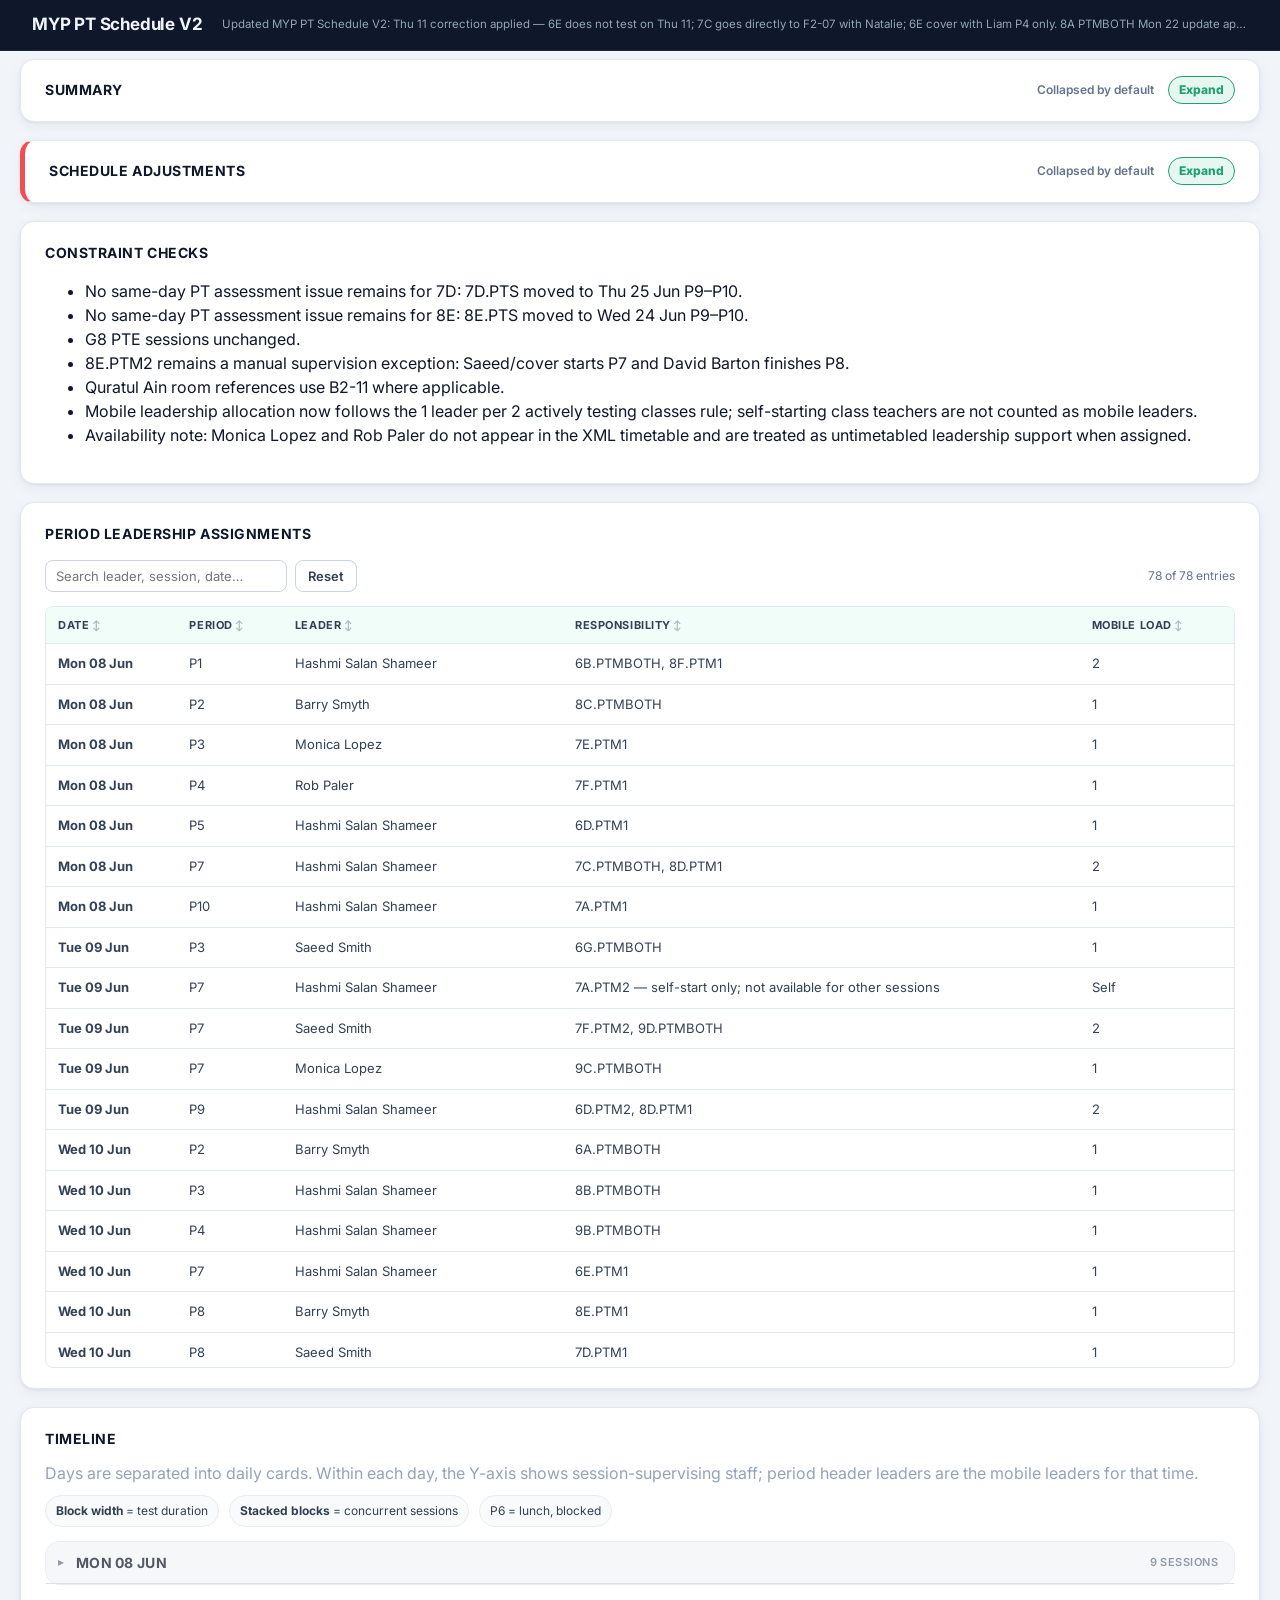
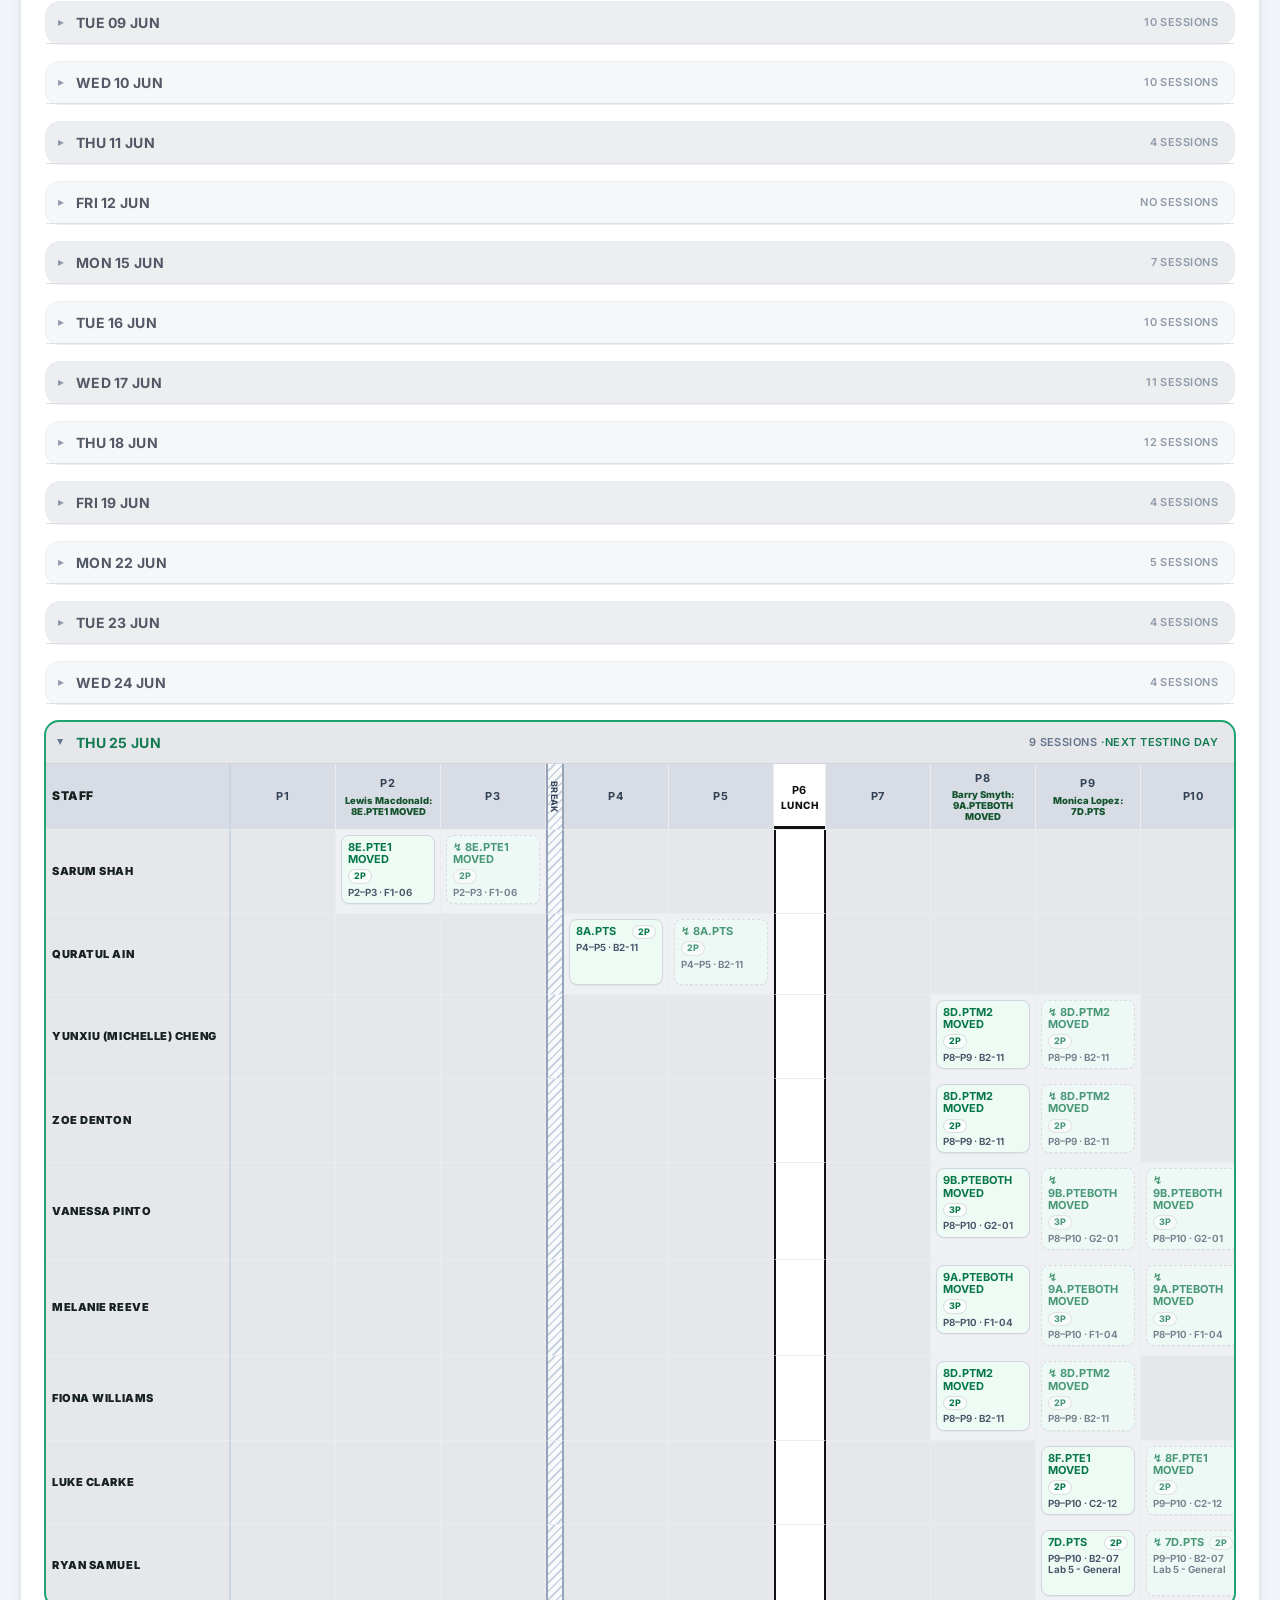
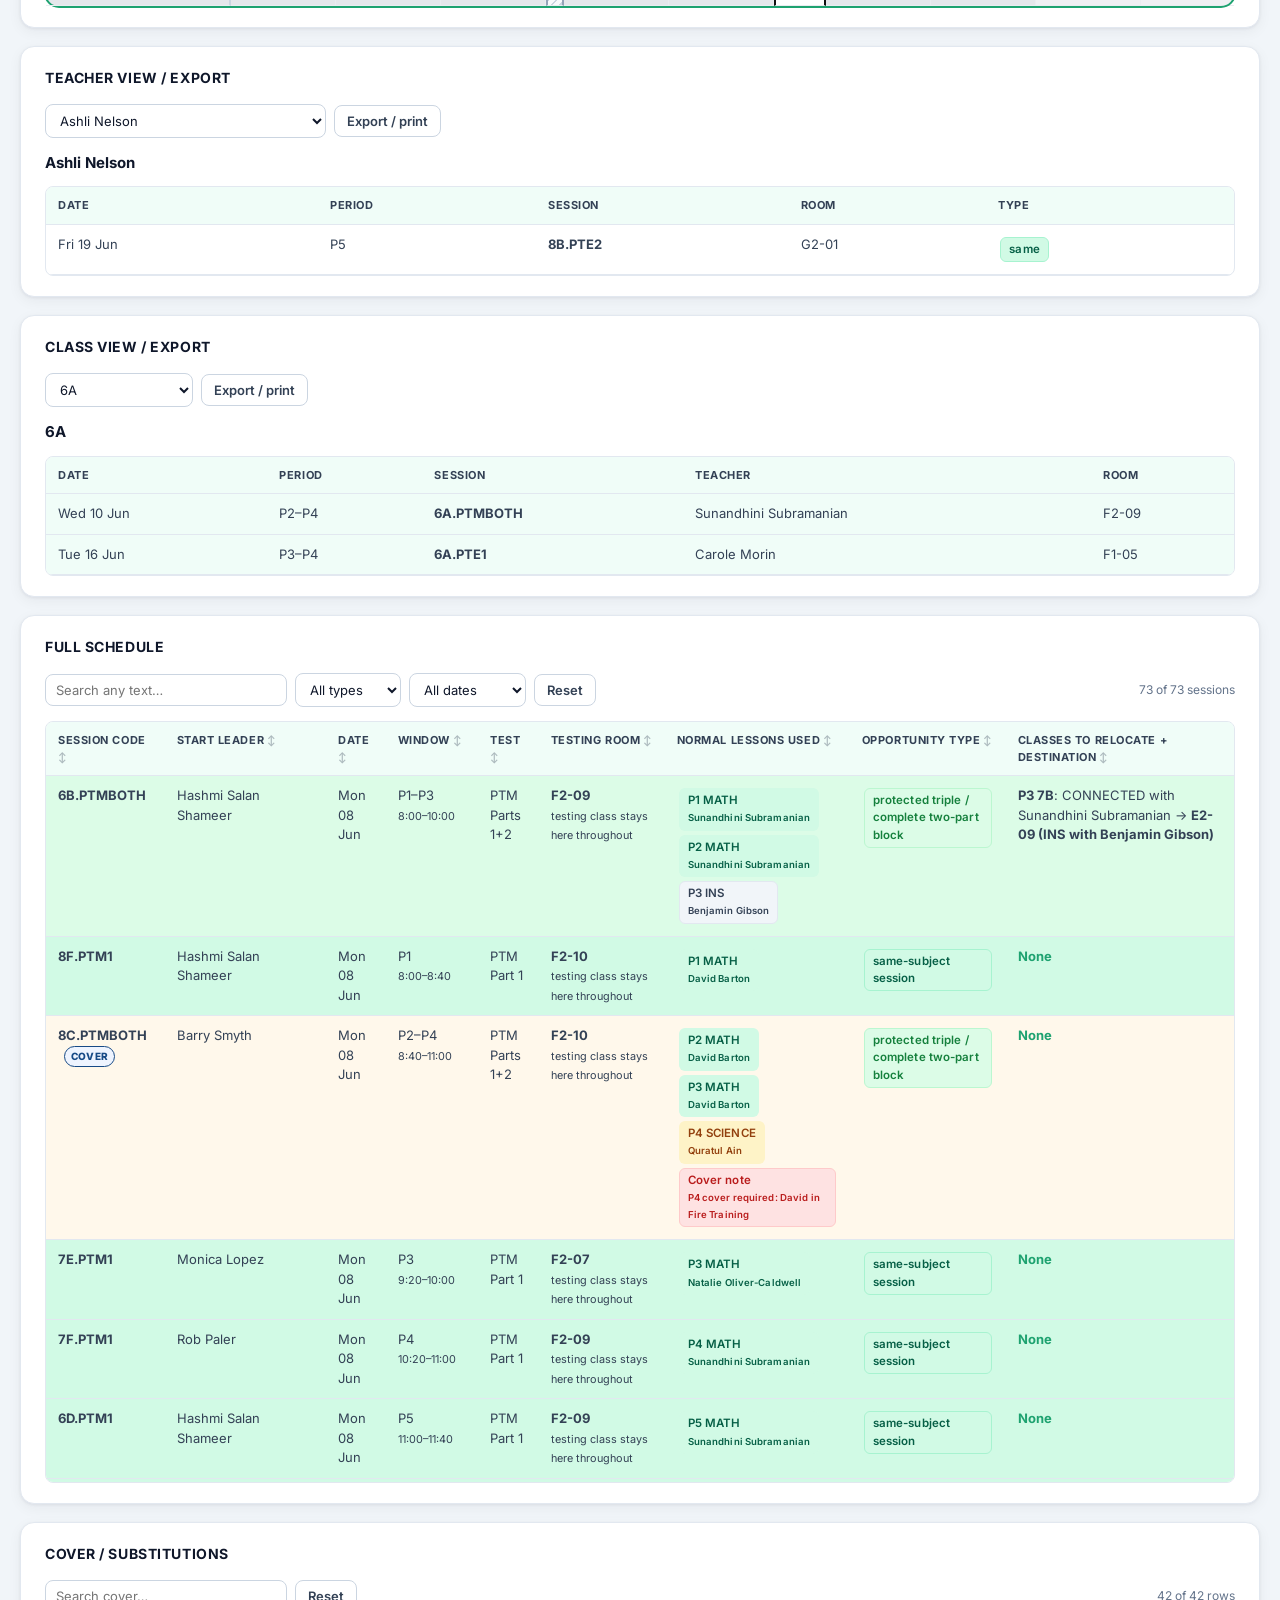
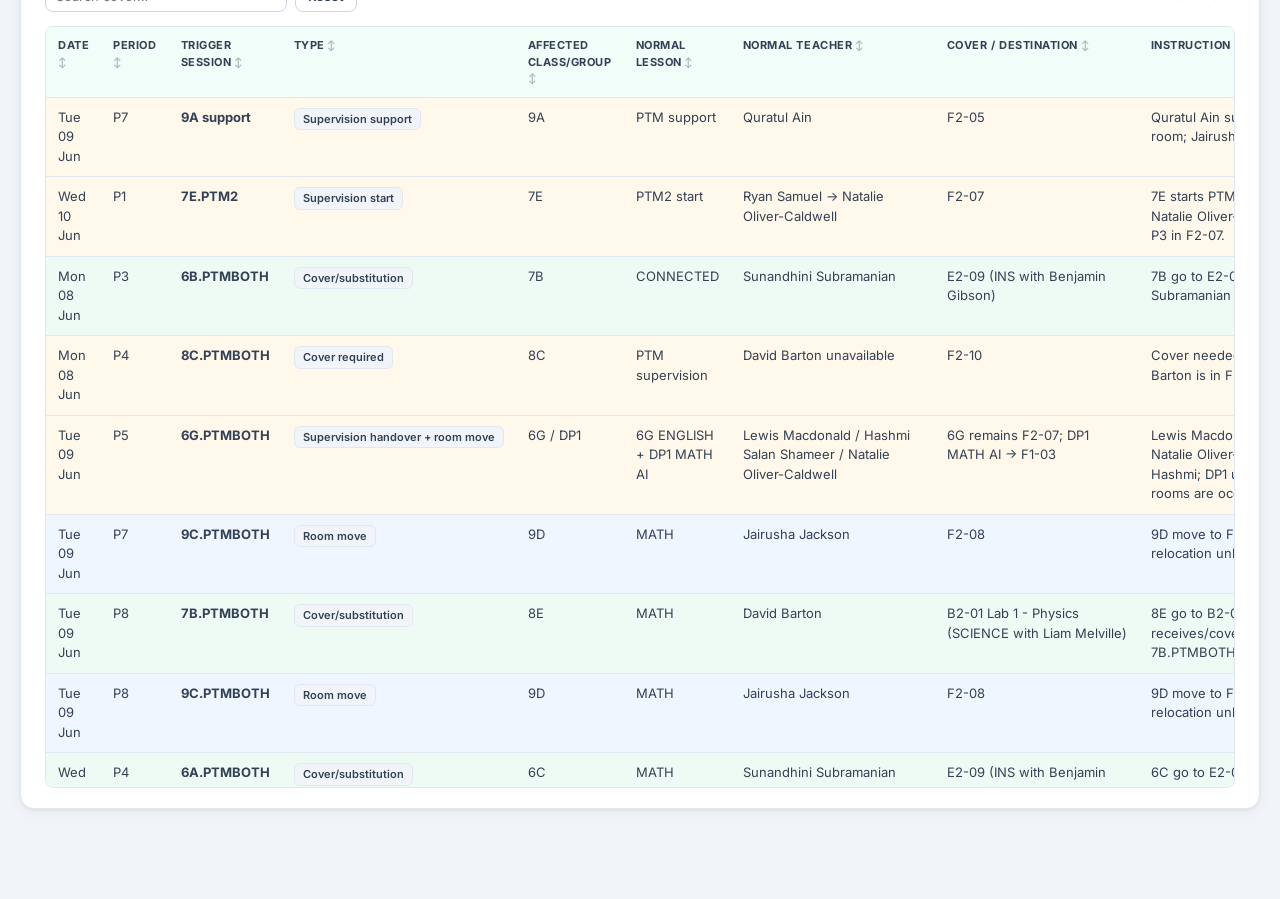
==== commit e0542dd6: "Add files via upload" ====
--- a/index.html
+++ b/index.html
@@ -1,6 +1,11 @@
 <!DOCTYPE html>
-
-<html><head><meta charset="utf-8"/><meta content="width=device-width,initial-scale=1" name="viewport"/><title>MYP PT Schedule V2</title><link href="https://fonts.googleapis.com" rel="preconnect"/><link crossorigin="" href="https://fonts.gstatic.com" rel="preconnect"/><link href="https://fonts.googleapis.com/css2?family=Inter:wght@400;500;600;700;800&amp;display=swap" rel="stylesheet"/><style>
+<html lang="en">
+<head>
+<meta charset="utf-8"/>
+<meta name="viewport" content="width=device-width, initial-scale=1"/>
+<title>Schedule</title>
+<link href="https://fonts.googleapis.com/css2?family=Inter:wght@400;500;600;700;800&display=swap" rel="stylesheet"/>
+<style>
 :root{--green:#1EA270;--green-dk:#137a51;--green-lt:#e6f7f1;--red:#F04E4F;--red-lt:#fff1f1;--line:#e2e8f0;--line-dk:#cbd5e1;--muted:#64748b;--bg:#f1f5f9;--ink:#0f172a;--ink-2:#334155;--card:#ffffff;--hdr:#0f172a;--radius:14px;--radius-sm:8px;--shadow:0 1px 3px rgba(15,23,42,.06),0 4px 14px rgba(15,23,42,.05);--shadow-md:0 4px 20px rgba(15,23,42,.12)}
 body{margin:0;background:var(--bg);font-family:'Inter',system-ui,-apple-system,sans-serif;color:var(--ink);line-height:1.5;-webkit-font-smoothing:antialiased}
 header{background:var(--hdr);border-bottom:1px solid rgba(255,255,255,.07);padding:24px 34px}h1{margin:0 0 8px;font-size:27px;color:#f8fafc;font-weight:800}p{color:#94a3b8}
@@ -82,6 +87,14 @@
 .teacher-block.has-flag{
   outline:2px solid #b42318;
   outline-offset:1px;
+}
+.span-chip.has-flag.flag-cover,
+.teacher-block.has-flag.flag-cover{
+  outline-color:#174a86;
+}
+.span-chip.has-flag.flag-room,
+.teacher-block.has-flag.flag-room{
+  outline-color:#8a6100;
 }
 .flag-row td{
   background:#fff8eb !important;
@@ -739,262 +752,41 @@
   .staff-row-table .staff-row-name,.staff-row-table .staff-head{position:static!important}
 }
 
-.red-risk td,.red-risk{background:#fff1f1!important;color:#7a271a!important;border-color:#F04E4F!important}.red-risk .cover-type-pill,.cover-type-pill.red{border-color:#b42318;color:#b42318;background:#fff1f1}.red-note{display:inline-block;border:1px solid #b42318;background:#fff1f1;color:#b42318;border-radius:999px;padding:2px 7px;font-size:10.5px;font-weight:900;margin-top:4px}.span-chip.red-risk,.teacher-block.red-risk,.staff-mini-block.red-risk{background:#fff1f1!important;color:#7a271a!important;border:2px solid #b42318!important}.red-risk .flag-note{color:#b42318!important;font-weight:900}</style><script>
-function showClass(){const val=document.getElementById('classSelect').value;document.querySelectorAll('.class-view').forEach(el=>el.classList.toggle('active', el.dataset.class===val));}
-function exportClass(){const val=document.getElementById('classSelect').value;const el=document.querySelector('.class-view[data-class="'+CSS.escape(val)+'"]');const w=window.open('', '_blank');w.document.write('<html><head><title>'+val+' PT class view</title><style>body{font-family:Arial;padding:20px}table{width:100%;border-collapse:collapse}td,th{border:1px solid #ccc;padding:8px;text-align:left}.testevent td{background:#f0fdf4}.relocateevent td{background:#fff8eb}</style></head><body>'+el.outerHTML+'</body></html>');w.document.close();w.print();}
-function showTeacher(){const val=document.getElementById('teacherSelect').value;document.querySelectorAll('.teacher-view').forEach(el=>el.classList.toggle('active', el.dataset.teacher===val));}
-function exportTeacher(){const val=document.getElementById('teacherSelect').value;const el=document.querySelector('.teacher-view[data-teacher="'+CSS.escape(val)+'"]');const w=window.open('', '_blank');const baseStyle=document.querySelector('style').outerHTML;w.document.write('<html><head><title>'+val+' PT teacher view</title>'+baseStyle+'</head><body style="font-family:Arial,Helvetica,sans-serif;padding:20px;background:#f5f7f6">'+el.outerHTML+'</body></html>');w.document.close();w.print();}
-function _ptDate(s){var mo={Jan:0,Feb:1,Mar:2,Apr:3,May:4,Jun:5,Jul:6,Aug:7,Sep:8,Oct:9,Nov:10,Dec:11};var m=(s||'').match(/(\d+)\s+(\w{3})/);return m?new Date(2026,mo[m[2]]||0,+m[1]).getTime():0;}
-function _pnum(s){var m=(s||'').match(/P(\d+)/);return m?+m[1]:0;}
-function _ctxt(td){return td?td.innerText||td.textContent||'':'';}  
-function sortTable(id,col,type){var tbl=document.getElementById(id);if(!tbl)return;var ths=tbl.querySelectorAll('thead th');var th=ths[col];if(!th)return;var asc=th.classList.contains('asc');ths.forEach(function(h){h.classList.remove('asc','desc');});th.classList.add(asc?'desc':'asc');var tb=tbl.querySelector('tbody');var rows=[].slice.call(tb.querySelectorAll('tr'));rows.sort(function(a,b){var av=_ctxt(a.cells[col]).trim(),bv=_ctxt(b.cells[col]).trim(),d=0;if(type==='date')d=_ptDate(av)-_ptDate(bv);else if(type==='period')d=_pnum(av)-_pnum(bv);else if(type==='num')d=(parseFloat(av)||0)-(parseFloat(bv)||0);else d=av.localeCompare(bv);return asc?-d:d;});rows.forEach(function(r){tb.appendChild(r);});}
-function makeSortable(id,types){var tbl=document.getElementById(id);if(!tbl)return;tbl.querySelectorAll('thead th').forEach(function(th,i){th.classList.add('sort-th');th.addEventListener('click',function(){sortTable(id,i,types[i]||'text');});});}
-function initFullScheduleFilter(){var tbl=document.getElementById('full-sched-table');if(!tbl)return;var s=document.getElementById('fs-search');var ty=document.getElementById('fs-type');var dt=document.getElementById('fs-date');var rs=document.getElementById('fs-reset');var cnt=document.getElementById('fs-count');var dates={};tbl.querySelectorAll('tbody tr').forEach(function(r){var d=_ctxt(r.cells[2]).trim();if(d)dates[d]=1;});Object.keys(dates).forEach(function(d){var o=document.createElement('option');o.value=d;o.textContent=d;dt.appendChild(o);});function run(){var q=s.value.toLowerCase(),tv=ty.value,dv=dt.value,rows=tbl.querySelectorAll('tbody tr'),n=0;rows.forEach(function(r){var mq=!q||(r.innerText||r.textContent||'').toLowerCase().indexOf(q)>=0;var mt=!tv||r.classList.contains(tv);var md=!dv||_ctxt(r.cells[2]).trim()===dv;r.style.display=(mq&&mt&&md)?'':'none';if(mq&&mt&&md)n++;});cnt.textContent=n+' of '+rows.length+' sessions';}s.addEventListener('input',run);ty.addEventListener('change',run);dt.addEventListener('change',run);rs.addEventListener('click',function(){s.value='';ty.value='';dt.value='';run();});run();}
-function initLeadershipFilter(){var tbl=document.getElementById('leadership-table');if(!tbl)return;var s=document.getElementById('ld-search');var rs=document.getElementById('ld-reset');var cnt=document.getElementById('ld-count');if(!s)return;function run(){var q=s.value.toLowerCase(),rows=tbl.querySelectorAll('tbody tr'),n=0;rows.forEach(function(r){var m=!q||(r.innerText||r.textContent||'').toLowerCase().indexOf(q)>=0;r.style.display=m?'':'none';if(m)n++;});cnt.textContent=n+' of '+rows.length+' entries';}s.addEventListener('input',run);rs.addEventListener('click',function(){s.value='';run();});run();}
-function initConcurrentFilter(){var tbl=document.getElementById('concurrent-table-el');if(!tbl)return;var mn=document.getElementById('cc-min');var rs=document.getElementById('cc-reset');var cnt=document.getElementById('cc-count');if(!mn)return;function run(){var minV=parseInt(mn.value)||0,rows=tbl.querySelectorAll('tbody tr'),n=0;rows.forEach(function(r){var v=parseInt(_ctxt(r.cells[2]))||0;r.style.display=v>=minV?'':'none';if(v>=minV)n++;});cnt.textContent=n+' of '+rows.length+' periods';}mn.addEventListener('input',run);rs.addEventListener('click',function(){mn.value='2';run();});}
-var _evtFilter='all';
-function filterClassView(type,btn){_evtFilter=type;document.querySelectorAll('.evt-btn').forEach(function(b){b.classList.remove('active');});if(btn)btn.classList.add('active');var val=document.getElementById('classSelect').value;var sec=document.querySelector('.class-view[data-class="'+CSS.escape(val)+'"]');if(!sec)return;sec.querySelectorAll('tbody tr').forEach(function(r){if(type==='all')r.style.display='';else if(type==='test')r.style.display=r.classList.contains('testevent')?'':'none';else if(type==='relocate')r.style.display=r.classList.contains('relocateevent')?'':'none';else if(type==='used')r.style.display=r.classList.contains('usedevent')?'':'none';});}
-function _reapplyEvtFilter(){var ab=document.querySelector('.evt-btn.active');if(ab)filterClassView(ab.dataset.filter,ab);}
-
-function initCoverFilter(){var tbl=document.getElementById('cover-table');if(!tbl)return;var s=document.getElementById('cover-search');var ty=document.getElementById('cover-type');var dt=document.getElementById('cover-date');var rs=document.getElementById('cover-reset');var cnt=document.getElementById('cover-count');var dates={};tbl.querySelectorAll('tbody tr').forEach(function(r){var d=_ctxt(r.cells[0]).trim();if(d)dates[d]=1;});Object.keys(dates).forEach(function(d){var o=document.createElement('option');o.value=d;o.textContent=d;dt.appendChild(o);});function run(){var q=s.value.toLowerCase(),tv=ty.value,dv=dt.value,rows=tbl.querySelectorAll('tbody tr'),n=0;rows.forEach(function(r){var mq=!q||(r.innerText||r.textContent||'').toLowerCase().indexOf(q)>=0;var mt=!tv||r.classList.contains(tv);var md=!dv||_ctxt(r.cells[0]).trim()===dv;r.style.display=(mq&&mt&&md)?'':'none';if(mq&&mt&&md)n++;});cnt.textContent=n+' of '+rows.length+' rows';}s.addEventListener('input',run);ty.addEventListener('change',run);dt.addEventListener('change',run);rs.addEventListener('click',function(){s.value='';ty.value='';dt.value='';run();});run();}
-function initTabs(){
-  var hdr=document.querySelector('header');
-  var main=document.querySelector('main');
-  var panels=[];
-  Array.prototype.forEach.call(main.childNodes,function(n){if(n.nodeType===1&&n.tagName==='SECTION'&&n.classList.contains('panel'))panels.push(n);});
-  var byH={};
-  panels.forEach(function(p){var h=p.querySelector('h2');if(h)byH[(h.textContent||h.innerText||'').trim()]=p;});
-  var defs=[
-    {l:'Overview',   k:['Summary','Constraint Checks']},
-    {l:'Timeline',   k:['Schedule Adjustments','Timeline']},
-    {l:'Full Schedule',k:['Full Schedule']},
-    {l:'Cover / Subs',k:['Cover / Substitutions']},
-    {l:'Leadership', k:['Period leadership assignments']},
-    {l:'By Class',   k:['Class View / Export']},
-    {l:'By Teacher', k:['Teacher View / Export']}
-  ];
-  var nav=document.createElement('div');nav.id='tab-nav';
-  hdr.insertAdjacentElement('afterend',nav);
-  var firstWrap=null;
-  var firstBtn=null;
-  defs.forEach(function(def,i){
-    var wrap=document.createElement('div');wrap.className='tab-panel';wrap.id='tabp-'+i;
-    def.k.forEach(function(k){if(byH[k])wrap.appendChild(byH[k]);});
-    main.appendChild(wrap);
-    if(!wrap.children.length)return;
-    var btn=document.createElement('button');btn.className='tab-btn';btn.textContent=def.l;
-    btn.addEventListener('click',function(){
-      document.querySelectorAll('.tab-panel').forEach(function(p){p.classList.remove('active');});
-      document.querySelectorAll('#tab-nav .tab-btn').forEach(function(b){b.classList.remove('active');});
-      wrap.classList.add('active');btn.classList.add('active');window.scrollTo(0,0);
-    });
-    nav.appendChild(btn);
-    if(def.l==='Timeline'){firstWrap=wrap;firstBtn=btn;}
-    else if(!firstWrap){firstWrap=wrap;firstBtn=btn;}
-  });
-  if(firstWrap){firstWrap.classList.add('active');if(firstBtn)firstBtn.classList.add('active');}
-}
-
-function markRescheduleAuditTrail(){
-  var cancelled=[
-    {date:'Mon 08 Jun',code:'8D.PTM1'},
-    {date:'Mon 08 Jun',code:'7C.PTMBOTH'},
-    {date:'Mon 15 Jun',code:'8B.PTS'},
-    {date:'Mon 15 Jun',code:'7A.PTS'},
-    {date:'Mon 15 Jun',code:'8E.PTE1'},
-    {date:'Mon 15 Jun',code:'8F.PTE1'},
-    {date:'Mon 15 Jun',code:'9A.PTEBOTH'},
-    {date:'Mon 15 Jun',code:'9B.PTEBOTH'},
-    {date:'Mon 15 Jun',code:'8A.PTM2'}
-  ];
-  function addCls(el){ if(el && !el.classList.contains('cancelled-pt')) el.classList.add('cancelled-pt'); }
-  cancelled.forEach(function(x){
-    document.querySelectorAll('tr').forEach(function(tr){
-      var t=tr.innerText||'';
-      if(t.indexOf(x.date)>=0 && t.indexOf(x.code)>=0) addCls(tr);
-    });
-    document.querySelectorAll('.day-timeline-card,.teacher-day-card').forEach(function(card){
-      var h=card.querySelector('h3,h4');
-      var d=h?(h.innerText||'').trim():'';
-      if(d!==x.date) return;
-      card.querySelectorAll('b').forEach(function(b){
-        if((b.innerText||'').trim()===x.code){
-          addCls(b.closest('td'));
-          addCls(b.closest('.span-chip'));
-          addCls(b.closest('.teacher-block'));
-        }
-      });
-    });
-  });
-}
-
-
-function _scheduleDateFromHeading(txt){
-  var mo={Jan:0,Feb:1,Mar:2,Apr:3,May:4,Jun:5,Jul:6,Aug:7,Sep:8,Oct:9,Nov:10,Dec:11};
-  var m=(txt||'').match(/\b(?:Mon|Tue|Wed|Thu|Fri|Sat|Sun)\s+(\d{1,2})\s+([A-Za-z]{3})\b/);
-  if(!m) return null;
-  return new Date(2026,mo[m[2]]||0,parseInt(m[1],10),12,0,0,0);
-}
-function _normaliseDay(d){return new Date(d.getFullYear(),d.getMonth(),d.getDate(),12,0,0,0).getTime();}
-function _applyTimelineCollapseToCards(cards,targetTime,currentTarget){
-  cards.forEach(function(card){
-    var h=card.querySelector('h3,h4');
-    if(!h) return;
-    var parsed=_scheduleDateFromHeading(h.innerText||h.textContent||'');
-    var t=parsed?_normaliseDay(parsed):null;
-    var shouldCollapse=(t!==null && t<targetTime);
-    card.classList.toggle('timeline-day-collapsed',shouldCollapse);
-    card.classList.toggle('timeline-day-current',!!currentTarget && card===currentTarget);
-    card.classList.toggle('teacher-day-current',!!currentTarget && card===currentTarget);
-    var badge=h.querySelector('.timeline-day-toggle');
-    if(!badge){
-      badge=document.createElement('span');
-      badge.className='timeline-day-toggle';
-      h.appendChild(badge);
-      h.addEventListener('click',function(ev){
-        if(ev.target && ev.target.closest && ev.target.closest('a')) return;
-        card.classList.toggle('timeline-day-collapsed');
-        var collapsed=card.classList.contains('timeline-day-collapsed');
-        var isCurrent=card.classList.contains('timeline-day-current')||card.classList.contains('teacher-day-current');
-        badge.textContent=collapsed?'Show':(isCurrent?'Today':'Hide');
-      });
-    }
-    badge.textContent=shouldCollapse?'Show':(card.classList.contains('timeline-day-current')||card.classList.contains('teacher-day-current')?'Today':'Hide');
-  });
-}
-function initTimelineDayCollapse(){
-  var mainCards=Array.prototype.slice.call(document.querySelectorAll('.day-timeline-card'));
-  if(!mainCards.length) return;
-  var today=_normaliseDay(new Date());
-  var dated=mainCards.map(function(card){
-    var h=card.querySelector('h3');
-    var d=h?_scheduleDateFromHeading(h.innerText||h.textContent||''):null;
-    return {card:card,time:d?_normaliseDay(d):null};
-  }).filter(function(x){return x.time!==null;}).sort(function(a,b){return a.time-b.time;});
-  if(!dated.length) return;
-  var target=dated.find(function(x){return x.time===today;}) || dated.find(function(x){return x.time>today;}) || dated[dated.length-1];
-  var targetTime=target.time;
-  var intro=document.querySelector('.timeline-span-panel .timeline-help');
-  if(intro && !document.getElementById('current-day-note')){
-    var note=document.createElement('div');
-    note.id='current-day-note';
-    note.className='current-day-note';
-    var targetLabel=(target.card.querySelector('h3')||{}).innerText||'the current schedule day';
-    note.textContent='Previous schedule days are collapsed by default. The viewer opens on ' + targetLabel.trim() + '.';
-    intro.insertAdjacentElement('afterend',note);
-  }
-  _applyTimelineCollapseToCards(mainCards,targetTime,target.card);
-  _applyTimelineCollapseToCards(Array.prototype.slice.call(document.querySelectorAll('.teacher-day-card')),targetTime,null);
-  setTimeout(function(){
-    if(target && target.card && target.card.scrollIntoView){target.card.scrollIntoView({block:'start'});}
-  },120);
-}
-
-
-/* === Final posting adjustments === */
-function _setupTimelineCardToggles(cards,currentCard){
-  cards.forEach(function(card){
-    var h=card.querySelector('h3,h4');
-    if(!h) return;
-    card.classList.remove('timeline-day-collapsed');
-    card.classList.toggle('timeline-day-current',!!currentCard && card===currentCard && card.classList.contains('day-timeline-card'));
-    card.classList.toggle('teacher-day-current',!!currentCard && card===currentCard && card.classList.contains('teacher-day-card'));
-    var badge=h.querySelector('.timeline-day-toggle');
-    if(!badge){
-      badge=document.createElement('span');
-      badge.className='timeline-day-toggle';
-      h.appendChild(badge);
-      h.addEventListener('click',function(ev){
-        if(ev.target && ev.target.closest && ev.target.closest('a')) return;
-        card.classList.toggle('timeline-day-collapsed');
-        var collapsed=card.classList.contains('timeline-day-collapsed');
-        var isCurrent=card.classList.contains('timeline-day-current')||card.classList.contains('teacher-day-current');
-        badge.textContent=collapsed?'Show':(isCurrent?'Today':'Hide');
-      });
-    }
-    badge.textContent=(card.classList.contains('timeline-day-current')||card.classList.contains('teacher-day-current'))?'Today':'Hide';
-  });
-}
-function _focusTimelineList(container,cardSelector,headingSelector,todayTime){
-  if(!container || container.dataset.pastGrouped==='1') return null;
-  var cards=Array.prototype.slice.call(container.querySelectorAll(':scope > '+cardSelector));
-  if(!cards.length) return null;
-  var dated=cards.map(function(card){
-    var h=card.querySelector(headingSelector);
-    var d=h?_scheduleDateFromHeading(h.innerText||h.textContent||''):null;
-    return {card:card,time:d?_normaliseDay(d):null};
-  }).filter(function(x){return x.time!==null;}).sort(function(a,b){return a.time-b.time;});
-  if(!dated.length) return null;
-  var current=dated.find(function(x){return x.time===todayTime;}) || dated.find(function(x){return x.time>todayTime;}) || dated[dated.length-1];
-  var currentTime=current.time;
-  var past=dated.filter(function(x){return x.time<currentTime;});
-  var currentAndFuture=dated.filter(function(x){return x.time>=currentTime;});
-
-  // Rebuild order so the current/next active testing day is first.
-  currentAndFuture.forEach(function(x){container.appendChild(x.card);});
-
-  if(past.length){
-    var details=document.createElement('details');
-    details.className='past-days-details';
-    var summary=document.createElement('summary');
-    summary.textContent='Past';
-    var inner=document.createElement('div');
-    inner.className='past-days-inner';
-    past.forEach(function(x){inner.appendChild(x.card);});
-    details.appendChild(summary);
-    details.appendChild(inner);
-    container.appendChild(details);
-  }
-  _setupTimelineCardToggles(cards,current.card);
-  container.dataset.pastGrouped='1';
-  return current;
-}
-function initTimelineDayCollapse(){
-  var mainList=document.querySelector('.day-timeline-list');
-  if(!mainList) return;
-  var today=_normaliseDay(new Date());
-  var target=_focusTimelineList(mainList,'.day-timeline-card','h3',today);
-  document.querySelectorAll('.teacher-day-timeline-list').forEach(function(list){
-    _focusTimelineList(list,'.teacher-day-card','h4',today);
-  });
-  var intro=document.querySelector('.timeline-span-panel .timeline-help');
-  if(intro && !document.getElementById('current-day-note') && target){
-    var note=document.createElement('div');
-    note.id='current-day-note';
-    note.className='current-day-note';
-    var targetLabel=(target.card.querySelector('h3')||{}).innerText||'the current schedule day';
-    note.textContent='The current testing day is shown first. Earlier days are grouped under Past.';
-    intro.insertAdjacentElement('afterend',note);
-  }
-  setTimeout(function(){window.scrollTo(0,0);},80);
-}
-
-window.onload=function(){initTabs();showClass();showTeacher();makeSortable('leadership-table',['date','period','text','text','num']);makeSortable('full-sched-table',['text','text','date','period','text','text','text','text','text']);makeSortable('cover-table',['date','period','text','text','text','text','text','text','text']);makeSortable('concurrent-table-el',['date','period','num','text']);initFullScheduleFilter();initCoverFilter();initLeadershipFilter();initConcurrentFilter();markRescheduleAuditTrail();initTimelineDayCollapse();}
-</script></head><body><header><h1>MYP PT Schedule V2</h1><p>Updated MYP PT Schedule V2: Thu 11 correction applied — 6E does not test on Thu 11; 7C goes directly to F2-07 with Natalie; 6E cover with Liam P4 only. 8A PTMBOTH Mon 22 update applied. PTE triple update applied. Shadow Day/G8 event update applied. Saeed Tue P8 / Sarum Wed cover update applied.</p></header><main><section class="panel collapsible-panel summary-panel"><details class="collapsible-details summary-details"><summary class="collapsible-summary"><h2>Summary</h2><span class="summary-hint">Collapsed by default</span></summary><div class="collapsible-body"><div class="metrics"><div class="metric"><b>82</b><span>Scheduled sessions</span></div><div class="metric"><b>Thu 25 Jun</b><span>Latest finish</span></div><div class="metric"><b>Tue 16 Jun P9–P10</b><span>9A-D PTS</span></div><div class="metric"><b>31</b><span>Protected triples</span></div><div class="metric"><b>35</b><span>Teachers with impacts</span></div><div class="metric"><b>18</b><span>Room relocations</span></div></div><div class="note"><b>Source correction:</b> This version has been rechecked using <b>MYPXML 2025_26</b>, not the later-year timetable. The PT schedule windows were left unchanged because the viewer was already structured around the 10-period 2025_26 day.</div>
-<div class="warn"><b>David Barton corrections applied:</b> 8E no longer tests during Tue 9 P8. 8E are relocated to Science in B2-01 while David remains with 7B.PTMBOTH. 8E.PTM1 is now Wed 10 P8. 8E.PTM2 is now Wed 17 P7–P8 with Saeed/cover starting and David finishing supervision. 8F.PTM2 remains Wed 10 P9–P10 in F2-10. 8C.PTMBOTH has a P4 cover note because David is in Fire Training.</div>
-<div class="warn"><b>Blocked as overflow:</b> Arabic, UAESS, MSC, iStudy, PHE, Design, French and Spanish. <b>Allowed:</b> InS. <b>Exception:</b> 6G.PTEBOTH accepted.</div>
-<div class="note"><b>Cross-core supervision rule:</b> when a test continues into a second core subject lesson, the second-subject teacher may continue supervision of the testing class so the first teacher can return to normal timetable duties if required.</div>
-<div class="update-note">Schedule update v2: rejected the earlier 8D.PTM1 Tue P8 suggestion; added a split 7C make-up plan; all moved sessions now show “reprint codes” notes and clearer affected-lesson context.</div><div class="note"><b>Wed 10 handover check:</b> Mohammed Gias M. Gias is normally with 8B for P3–P4 Maths only. The P5 period is 8B InS with Ashli Nelson, so Ashli should release Gias and supervise the final period of 8B.PTMBOTH in F2-06.</div><div class="note"><b>7E.PTM2 update:</b> moved to Wed 10 Jun. Ryan Samuel starts the session during P1 in F2-07; Natalie Oliver-Caldwell continues during P2–P3 in F2-07.</div><div class="note"><b>Thu 11 correction:</b> 6E.PTM2 removed from Thu 11. 7C.PTMBoth goes directly to F2-07 with Natalie from P4. 6E goes to Liam Melville for P4 cover only. 6E.PTM2 is moved to Thu 18 Jun P3–P4.</div><div class="note"><b>8A PTM update:</b> Friday P3 8A.PTM1 and the separate Thu 25 8A.PTM2 moved session are replaced by one 8A.PTMBOTH session on Mon 22 Jun P8–P10 in F2-06.</div><div class="note"><b>PTE triple update:</b> combined the available PTE doubles into protected triples where indicated. RED rows identify cover that is not clean because the displaced teacher still has other students to teach.</div><div class="warn"><b>Lunch-span check for 8E–9B:</b> 8E and 8F still have PTE2 as a lunch-spanning double on Mon 22 P5/P7. 9A and 9B remain as Thu 25 P8–P10 blocks, so no lunch-spanning double is required for them.</div><div class="warn"><b>Shadow Day / G8 availability update:</b> Tue 16 Shadow Day teachers are not available for PT coverage; Fri 19 P1–P3 is treated as a hard MYP assembly blackout; Wed 17 P3 Grade 8 assembly removes 8A.PTS from that slot.</div></div></details></section><section class="panel update-panel collapsible-panel"><details class="collapsible-details"><summary class="collapsible-summary"><h2>Schedule Adjustments</h2><span class="summary-hint">Collapsed by default</span></summary><div class="collapsible-body"><p>Updated after Monday 08 internet outages and the Monday 15 June closure. Original sessions remain visible in red with strikethrough so staff can see what was planned but did not take place.</p><div class="update-note">Use MOVED rows as the operational schedule. Any moved session needs fresh access codes printed because the first-attempt codes have already been distributed/lost.</div><div class="tablewrap"><table id="schedule-adjustments-table"><thead><tr><th>Status</th><th>Original session</th><th>Original slot</th><th>New slot</th><th>Room</th><th>Normal lesson / staff affected</th><th>Operational note</th></tr></thead><tbody><tr class="cancelled-pt" title="Moved/missed-session update"><td><span class="update-status">CANCELLED / NOT TAKEN</span></td><td>8D.PTM1</td><td>Mon 08 Jun P7</td><td>Tue 09 Jun P9</td><td>F2-10</td><td>P9 MATH with David Barton</td><td>Internet outage. Earlier Tue P8 proposal rejected; P9 uses the normal Maths lesson. Reprint code. <span class="codes-note">REPRINT CODES</span></td></tr><tr class="" title="Moved/missed-session update"><td><span class="update-status moved">MOVED</span></td><td>8D.PTM2</td><td>Tue 09 Jun P9–P10</td><td>Thu 25 Jun P8–P9</td><td>B2-11</td><td>P8–P9 THE ARTS with Fiona Williams, Zoe Denton, Yunxiu (Michelle) Cheng</td><td>Moved because PTM1 will now happen Tue P9. Uses non-core Arts time. Reprint codes. <span class="codes-note">REPRINT CODES</span></td></tr><tr class="cancelled-pt" title="Moved/missed-session update"><td><span class="update-status">CANCELLED / NOT TAKEN</span></td><td>7C.PTMBOTH</td><td>Mon 08 Jun P7–P9</td><td>Thu 11 Jun P4, P5 and P7</td><td>F2-07 throughout</td><td>P4 SCIENCE displaced from Liam Melville; P5/P7 MATH with Natalie Oliver-Caldwell</td><td>7C go directly to F2-07 with Natalie Oliver-Caldwell for PTMBoth. Liam Melville covers 6E during P4. Reprint codes. <span class="codes-note">REPRINT CODES</span></td></tr><tr class="rescheduled-pt"><td><span class="update-status moved">MOVED</span></td><td>6E.PTM2</td><td>Thu 11 Jun P3–P4</td><td>Thu 18 Jun P3–P4</td><td>F2-07</td><td>P3–P4 MATH with Natalie Oliver-Caldwell</td><td>6E do not test on Thu 11. On Thu 11 P4, 6E go to Liam Melville for cover only. 6E finish PTM2 on Thu 18. <span class="codes-note">REPRINT CODES</span></td></tr><tr class="cancelled-pt" title="Moved/missed-session update"><td><span class="update-status">CANCELLED / NOT TAKEN</span></td><td>8B.PTS</td><td>Mon 15 Jun P2–P3</td><td>Wed 24 Jun P1–P2</td><td>B2-11</td><td>PHE block: Dana Hinton / Stephen Whitley</td><td>Moved to a low-conflict PHE block. Reprint codes. <span class="codes-note">REPRINT CODES</span></td></tr><tr class="cancelled-pt" title="Moved/missed-session update"><td><span class="update-status">CANCELLED / NOT TAKEN</span></td><td>7A.PTS</td><td>Mon 15 Jun P3–P4</td><td>Wed 24 Jun P4–P5</td><td>B2-11</td><td>Design + Innov block: Charlene Mae Teresa / Joanne Kennedy</td><td>Moved to a Design + Innov block. Reprint codes. <span class="codes-note">REPRINT CODES</span></td></tr><tr class="cancelled-pt" title="Moved/missed-session update"><td><span class="update-status">CANCELLED / NOT TAKEN</span></td><td>8E.PTE1</td><td>Mon 15 Jun P5–P7</td><td>Thu 25 Jun P2–P3</td><td>F1-06</td><td>P2 ENGLISH with Sarum Shah; P3 INS with Kellee Kryba</td><td>Starts in the normal English room, then uses InS. Reprint codes. <span class="codes-note">REPRINT CODES</span></td></tr><tr class="cancelled-pt" title="Moved/missed-session update"><td><span class="update-status">CANCELLED / NOT TAKEN</span></td><td>8F.PTE1</td><td>Mon 15 Jun P5–P7</td><td>Thu 25 Jun P9–P10</td><td>C2-12</td><td>P9 THE ARTS with Fiona/Zoe/Michelle; P10 ENGLISH with Luke Clarke</td><td>Uses P9 Arts and P10 English. Reprint codes. <span class="codes-note">REPRINT CODES</span></td></tr><tr class="cancelled-pt" title="Moved/missed-session update"><td><span class="update-status">CANCELLED / NOT TAKEN</span></td><td>9A.PTEBOTH</td><td>Mon 15 Jun P5–P8</td><td>Thu 25 Jun P8–P10</td><td>F1-04</td><td>P8–P9 INS with Benjamin Gibson; P10 ENGLISH with Melanie Reeve</td><td>Uses InS/InS/English; room is free P8–P9 and normal English room at P10. Reprint codes. <span class="codes-note">REPRINT CODES</span></td></tr><tr class="cancelled-pt" title="Moved/missed-session update"><td><span class="update-status">CANCELLED / NOT TAKEN</span></td><td>9B.PTEBOTH</td><td>Mon 15 Jun P5–P8</td><td>Thu 25 Jun P8–P10</td><td>G2-01</td><td>P8–P9 INS with David Woodward; P10 ENGLISH with Vanessa Pinto</td><td>Uses InS/InS/English; room is free P8–P9 and normal English room at P10. Reprint codes. <span class="codes-note">REPRINT CODES</span></td></tr><tr class="rescheduled-pt" title="Moved/missed-session update"><td><span class="update-status moved">MOVED</span></td><td>8A.PTM1 + 8A.PTM2</td><td>Fri 12 Jun P3; Mon 15 Jun P8–P9</td><td>Mon 22 Jun P8–P10</td><td>F2-06</td><td>P8–P9 MATH with Mohammed Gias M. Gias; P10 DESIGN + INNOV with Oliver Pennington / Shubhrum Pun</td><td>Combined <b>8A.PTMBOTH</b> block. Removes the Fri 12 P3 8A.PTM1 entry and the separate Thu 25 P1–P2 8A.PTM2 move. Reprint codes. <span class="codes-note">REPRINT CODES</span></td></tr><tr><td><span class="update-status moved">MOVED</span></td><td>6D.PTE1 + 6D.PTE2</td><td>Wed 17 P3–P4; Mon 22 P4–P5</td><td>Wed 17 Jun P3–P5</td><td>F1-08</td><td>P3–P4 English; P5 Arabic block</td><td>Combined into PTEBOTH. Saeed covers P5 because Arabic teachers still teach remaining students. REPRINT CODES</td></tr><tr><td><span class="update-status moved">MOVED</span></td><td>6F.PTE1 + 6F.PTE2</td><td>Fri 19 P3–P4; Tue 23 P3–P4</td><td>Tue 23 Jun P3–P5</td><td>F1-06</td><td>P3 English; P4–P5 InS</td><td>Moved off Fri 19 because MYP assembly blocks P1–P3. Shah starts P3; Benjamin Gibson continues P4–P5. REPRINT CODES</td></tr><tr class="red-risk"><td><span class="update-status moved">MOVED</span></td><td>7C.PTE1 + 7C.PTE2</td><td>Thu 18 P9–P10; Tue 23 P4–P5</td><td>Thu 18 Jun P8–P10</td><td>F1-08</td><td>P8 UAE SS; P9–P10 English</td><td>RED: 6D needs cover; UAESS teacher still has some students. REPRINT CODES</td></tr><tr><td><span class="update-status moved">MOVED</span></td><td>7D.PTE1 + 7D.PTE2</td><td>Tue 16 P1–P2; Tue 23 P1–P2</td><td>Tue 23 Jun P1–P3</td><td>F1-07</td><td>P1–P2 English; P3 Arabic block</td><td>7B needs cover/move for P3 because Sarah remains with 7D. REPRINT CODES</td></tr><tr><td><span class="update-status moved">MOVED</span></td><td>7E.PTE1 + 7E.PTE2</td><td>Thu 18 P4–P5; Tue 23 P7–P8</td><td>Thu 18 Jun P3–P5</td><td>F1-07</td><td>P3 InS; P4–P5 English</td><td>Ranjini Krishnan starts P3 because Sarah has 10A; Sarah continues P4–P5. REPRINT CODES</td></tr><tr class="red-risk"><td><span class="update-status moved">MOVED</span></td><td>8A.PTE1 + 8A.PTE2</td><td>Tue 16 P1–P2; Tue 23 P1–P2</td><td>Tue 16 Jun P1–P3</td><td>F1-06</td><td>P1–P2 English; P3 UAE SS/MSCB</td><td>RED: 6F needs cover; UAESS teacher still has students. REPRINT CODES</td></tr><tr><td><span class="update-status moved">MOVED</span></td><td>8C.PTE1 + 8C.PTE2</td><td>Tue 16 P9–P10; Tue 23 P9–P10</td><td>Tue 16 Jun P8–P10</td><td>F1-06</td><td>P8 PHE Theory; P9–P10 English</td><td>Shadow Day clash fixed: Sarum Shah is unavailable at P8. Saeed Smith starts the P8 period; Sarum supervises P9–P10. REPRINT CODES</td></tr><tr><td><span class="update-status moved">UNCHANGED</span></td><td>6C.PTEBOTH</td><td>Tue 16 P7–P9</td><td>Tue 16 Jun P7–P9</td><td>F1-08</td><td>P9 InS with David Woodward</td><td>David Woodward releases Cherisse for P9; marked on cover table.</td></tr><tr><td><span class="update-status moved">UNCHANGED</span></td><td>7B.PTEBOTH</td><td>Tue 16 P3–P5</td><td>Tue 16 Jun P3–P5</td><td>F1-07</td><td>P5 Maths with David Barton</td><td>David Barton needs to be available P5 to release Sarah.</td></tr><tr><td><span class="update-status moved">CHECKED</span></td><td>8E–9B lunch-span check</td><td>Existing PTE plan</td><td>No triple added</td><td>—</td><td>8E/8F have lunch-span PTE2; 9A/9B do not</td><td>8E and 8F remain lunch-spanning doubles on Mon 22 P5/P7. 9A and 9B remain Thu 25 P8–P10.</td></tr><tr class="rescheduled-pt"><td><span class="update-status moved">MOVED</span></td><td>8A.PTS</td><td>Wed 17 Jun P3–P4</td><td>Thu 25 Jun P4–P5</td><td>B2-11</td><td>P4–P5 The Arts</td><td>Moved because Grade 8 assembly affects Wed 17 P3. REPRINT CODES</td></tr><tr class="rescheduled-pt"><td><span class="update-status moved">MOVED</span></td><td>7C.PTS</td><td>Fri 19 Jun P2–P3</td><td>Wed 24 Jun P4–P5</td><td>B2-01</td><td>P4 language block; P5 Science</td><td>Moved because MYP assembly blocks Fri 19 P1–P3. REPRINT CODES</td></tr><tr class="rescheduled-pt"><td><span class="update-status moved">MOVED</span></td><td>7E.PTS</td><td>Fri 19 Jun P3–P4</td><td>Fri 19 Jun P4–P5</td><td>B2-06</td><td>P4 Science; P5 language block</td><td>Shifted after the MYP assembly blackout. REPRINT CODES</td></tr><tr class="rescheduled-pt"><td><span class="update-status moved">MOVED</span></td><td>8B.PTE2</td><td>Fri 19 Jun P3–P4</td><td>Fri 19 Jun P4–P5</td><td>G2-01</td><td>P4 The Arts; P5 InS</td><td>Shifted after the MYP assembly blackout. REPRINT CODES</td></tr></tbody></table></div></div></details></section><section class="panel update-panel"><h2>Shadow Day / G8 event clash resolution</h2>
-<div class="update-note">Applied after cross-referencing Tuesday 16 Shadow Day and Grade 8/MYP availability notices.</div>
-<ul>
-<li><b>Tue 16 P8 update:</b> Saeed Smith now covers/starts 8C.PTEBOTH at P8; Sarum supervises P9–P10.</li><li><b>Wed 17 P7 update:</b> Saeed Smith covers Sarum and starts 8E.PTM2; David Barton finishes P8.</li><li><b>Tue 16 P8:</b> 8C.PTEBOTH remains P8–P10, Sarum is not available at P8 due to Shadow Day. Saeed Smith covers/starts the test at P8; Sarum supervises P9–P10.</li>
-<li><b>Wed 17 P3:</b> 8A.PTS moved to Thu 25 P4–P5 because Grade 8 are in assembly.</li>
-<li><b>Fri 19 P1–P3:</b> treated as a hard MYP assembly blackout. 6F.PTEBOTH, 7C.PTS, 7E.PTS and 8B.PTE2 have been moved/shifted away from P1–P3.</li>
-<li><b>Tue 23 P1–P2 and Wed 24 P7–P8:</b> Grade 8 event windows checked; no active Grade 8 PT remains in those periods.</li>
-</ul></section><section class="panel"><h2>Constraint Checks</h2><ul><li>No same-day PT assessment issue remains for 7D: 7D.PTS moved to Thu 25 Jun P9–P10.</li><li>No same-day PT assessment issue remains for 8E: 8E.PTS moved to Wed 24 Jun P9–P10.</li><li>G8 PTE sessions unchanged.</li><li>8E.PTM2 remains a manual supervision exception: Saeed/cover starts P7 and David Barton finishes P8.</li><li>Quratul Ain room references use B2-11 where applicable.</li><li>Mobile leadership allocation now follows the 1 leader per 2 actively testing classes rule; self-starting class teachers are not counted as mobile leaders.</li><li>Availability note: Monica Lopez and Rob Paler do not appear in the XML timetable and are treated as untimetabled leadership support when assigned.</li></ul></section><section class="panel leadership-panel"><h2>Period leadership assignments</h2><p>Leadership is shown at the period level. Mobile leadership is capped at one leader per two actively testing classes. Class teachers who are already teaching their own testing class are shown as self-start/self-supervision and are not counted as mobile leaders. Monica Lopez and Rob Paler were not found in the XML timetable, so they are treated as untimetabled leadership support when assigned.</p><div class="sf-bar"><label>Search:</label><input id="ld-search" placeholder="leader name, date, session…" type="text"/><button class="sf-reset" id="ld-reset">Reset</button><span class="sf-count" id="ld-count"></span></div><div class="tablewrap"><table id="leadership-table"><thead><tr><th>Date</th><th>Period</th><th>Leader</th><th>Responsibility</th><th>Mobile load</th></tr></thead><tbody><tr><td>Mon 08 Jun</td><td>P1</td><td>Hashmi Salan Shameer</td><td>6B.PTMBOTH, 8F.PTM1</td><td>2</td></tr><tr><td>Mon 08 Jun</td><td>P2</td><td>Barry Smyth</td><td>8C.PTMBOTH</td><td>1</td></tr><tr><td>Mon 08 Jun</td><td>P3</td><td>Monica Lopez</td><td>7E.PTM1</td><td>1</td></tr><tr><td>Mon 08 Jun</td><td>P4</td><td>Rob Paler</td><td>7F.PTM1</td><td>1</td></tr><tr><td>Mon 08 Jun</td><td>P5</td><td>Hashmi Salan Shameer</td><td>6D.PTM1</td><td>1</td></tr><tr class="cancelled-pt" title="Internet outage — did not take place at scheduled time"><td>Mon 08 Jun</td><td>P7</td><td>Hashmi Salan Shameer</td><td>7C.PTMBOTH, 8D.PTM1</td><td>2</td></tr><tr><td>Mon 08 Jun</td><td>P10</td><td>Hashmi Salan Shameer</td><td>7A.PTM1</td><td>1</td></tr><tr><td>Tue 09 Jun</td><td>P3</td><td>Saeed Smith</td><td>6G.PTMBOTH</td><td>1</td></tr><tr><td>Tue 09 Jun</td><td>P7</td><td>Hashmi Salan Shameer</td><td>7A.PTM2 — self-start only; not available for other sessions</td><td>Self</td></tr><tr><td>Tue 09 Jun</td><td>P7</td><td>Saeed Smith</td><td>7F.PTM2, 9D.PTMBOTH</td><td>2</td></tr><tr><td>Tue 09 Jun</td><td>P7</td><td>Monica Lopez</td><td>9C.PTMBOTH</td><td>1</td></tr><tr><td>Tue 09 Jun</td><td>P9</td><td>Hashmi Salan Shameer</td><td>6D.PTM2, 8D.PTM1</td><td>2</td></tr><tr><td>Wed 10 Jun</td><td>P2</td><td>Barry Smyth</td><td>6A.PTMBOTH</td><td>1</td></tr><tr><td>Wed 10 Jun</td><td>P3</td><td>Hashmi Salan Shameer</td><td>8B.PTMBOTH</td><td>1</td></tr><tr><td>Wed 10 Jun</td><td>P4</td><td>Hashmi Salan Shameer</td><td>9B.PTMBOTH</td><td>1</td></tr><tr><td>Wed 10 Jun</td><td>P7</td><td>Hashmi Salan Shameer</td><td>6E.PTM1</td><td>1</td></tr><tr><td>Wed 10 Jun</td><td>P8</td><td>Barry Smyth</td><td>8E.PTM1</td><td>1</td></tr><tr><td>Wed 10 Jun</td><td>P8</td><td>Saeed Smith</td><td>7D.PTM1</td><td>1</td></tr><tr><td>Wed 10 Jun</td><td>P9</td><td>Monica Lopez</td><td>8F.PTM2</td><td>1</td></tr><tr><td>Thu 11 Jun</td><td>P4</td><td>Rob Paler</td><td>7D.PTM2</td><td>1</td></tr><tr><td>Thu 11 Jun</td><td>P7</td><td>Hashmi Salan Shameer</td><td>6C.PTMBOTH</td><td>1</td></tr><tr><td>Thu 11 Jun</td><td>P8</td><td>Hashmi Salan Shameer</td><td>6F.PTMBOTH</td><td>1</td></tr><tr class="cancelled-pt" title="Mon 15 called as Islamic New Year — school closed"><td>Mon 15 Jun</td><td>P2</td><td>Saeed Smith</td><td>8B.PTS</td><td>1</td></tr><tr class="cancelled-pt" title="Mon 15 called as Islamic New Year — school closed"><td>Mon 15 Jun</td><td>P3</td><td>Uchena Alli</td><td>7A.PTS</td><td>1</td></tr><tr class="cancelled-pt" title="Mon 15 called as Islamic New Year — school closed"><td>Mon 15 Jun</td><td>P5</td><td>Barry Smyth</td><td>9A.PTEBOTH</td><td>1</td></tr><tr class="cancelled-pt" title="Mon 15 called as Islamic New Year — school closed"><td>Mon 15 Jun</td><td>P5</td><td>Lewis Macdonald</td><td>8E.PTE1, 8F.PTE1</td><td>2</td></tr><tr class="cancelled-pt" title="Mon 15 called as Islamic New Year — school closed"><td>Mon 15 Jun</td><td>P5</td><td>Monica Lopez</td><td>9B.PTEBOTH</td><td>1</td></tr><tr class="cancelled-pt" title="Mon 15 called as Islamic New Year — school closed"><td>Mon 15 Jun</td><td>P8</td><td>Hashmi Salan Shameer</td><td>8A.PTM2</td><td>1</td></tr><tr><td>Tue 16 Jun</td><td>P3</td><td>Lewis Macdonald</td><td>6B.PTEBOTH</td><td>1</td></tr><tr><td>Tue 16 Jun</td><td>P3</td><td>Rob Paler</td><td>6A.PTE1</td><td>1</td></tr><tr><td>Tue 16 Jun</td><td>P3</td><td>Saeed Smith</td><td>7B.PTEBOTH</td><td>1</td></tr><tr><td>Tue 16 Jun</td><td>P7</td><td>Lewis Macdonald</td><td>6C.PTEBOTH</td><td>1</td></tr><tr><td>Tue 16 Jun</td><td>P9</td><td>Barry Smyth</td><td>9C.PTS</td><td>1</td></tr><tr><td>Tue 16 Jun</td><td>P9</td><td>Monica Lopez</td><td>9D.PTS</td><td>1</td></tr><tr><td>Tue 16 Jun</td><td>P8</td><td>Saeed Smith</td><td>8C.PTEBOTH — Saeed covers/starts P8; Sarum P9–P10</td><td>1</td></tr><tr><td>Tue 16 Jun</td><td>P9</td><td>Uchena Alli</td><td>9A.PTS, 9B.PTS</td><td>2</td></tr><tr><td>Wed 17 Jun</td><td>P1</td><td>Lewis Macdonald</td><td>7A.PTE1, 9D.PTEBOTH</td><td>2</td></tr><tr><td>Wed 17 Jun</td><td>P1</td><td>Saeed Smith</td><td>8C.PTS</td><td>1</td></tr><tr><td>Wed 17 Jun</td><td>P2</td><td>Barry Smyth</td><td>7F.PTS</td><td>1</td></tr><tr><td>Wed 17 Jun</td><td>P3</td><td>Saeed Smith</td><td>6D.PTEBOTH</td><td>1</td></tr><tr class="rescheduled-pt"><td>Thu 25 Jun</td><td>P4</td><td>Uchena Alli</td><td>8A.PTS MOVED</td><td>1</td></tr><tr><td>Wed 17 Jun</td><td>P7</td><td>Lewis Macdonald</td><td>8D.PTEBOTH</td><td>1</td></tr><tr><td>Wed 17 Jun</td><td>P7</td><td>Saeed Smith</td><td>8E.PTM2 — Saeed covers Sarum P7; David finishes P8</td><td>1</td></tr><tr class="rescheduled-pt"><td>Thu 18 Jun</td><td>P3</td><td>Hashmi Salan Shameer</td><td>6E.PTM2 MOVED — start in F2-07</td><td>1</td></tr><tr><td>Thu 18 Jun</td><td>P1</td><td>Lewis Macdonald</td><td>9C.PTEBOTH</td><td>1</td></tr><tr><td>Thu 18 Jun</td><td>P2</td><td>Lewis Macdonald</td><td>7F.PTEBOTH</td><td>1</td></tr><tr><td>Thu 18 Jun</td><td>P3</td><td>Rob Paler</td><td>8F.PTS</td><td>1</td></tr><tr><td>Thu 18 Jun</td><td>P3</td><td>Barry Smyth / Ranjini Krishnan</td><td>7E.PTEBOTH</td><td>1</td></tr><tr><td>Thu 18 Jun</td><td>P4</td><td>Uchena Alli</td><td>8D.PTS</td><td>1</td></tr><tr><td>Thu 18 Jun</td><td>P7</td><td>Monica Lopez</td><td>8B.PTE1</td><td>1</td></tr><tr><td>Thu 18 Jun</td><td>P8</td><td>Lewis Macdonald</td><td>6G.PTEBOTH</td><td>1</td></tr><tr><td>Thu 18 Jun</td><td>P8</td><td>Rob Paler</td><td>6E.PTEBOTH</td><td>1</td></tr><tr><td>Thu 18 Jun</td><td>P8</td><td>Barry Smyth</td><td>7C.PTEBOTH</td><td>1</td></tr><tr><td>Thu 18 Jun</td><td>P9</td><td>Saeed Smith</td><td>7B.PTS</td><td>1</td></tr><tr class="rescheduled-pt"><td>Wed 24 Jun</td><td>P4</td><td>Uchena Alli</td><td>7C.PTS MOVED — start P4; Liam continues P5</td><td>1</td></tr><tr class="rescheduled-pt"><td>Tue 23 Jun</td><td>P3</td><td>Monica Lopez</td><td>6F.PTEBOTH MOVED</td><td>1</td></tr><tr class="rescheduled-pt"><td>Fri 19 Jun</td><td>P4</td><td>Rob Paler</td><td>7E.PTS MOVED</td><td>1</td></tr><tr class="rescheduled-pt"><td>Fri 19 Jun</td><td>P4</td><td>Saeed Smith</td><td>8B.PTE2 MOVED</td><td>1</td></tr><tr><td>Fri 19 Jun</td><td>P4</td><td>Lewis Macdonald</td><td>7A.PTE2</td><td>1</td></tr><tr><td>Mon 22 Jun</td><td>P5</td><td>Lewis Macdonald</td><td>8E.PTE2, 8F.PTE2</td><td>2</td></tr><tr class="rescheduled-pt"><td>Mon 22 Jun</td><td>P8</td><td>Hashmi Salan Shameer</td><td>8A.PTMBOTH MOVED</td><td>1</td></tr><tr><td>Tue 23 Jun</td><td>P3</td><td>Monica Lopez</td><td>6A.PTE2</td><td>1</td></tr><tr><td>Wed 24 Jun</td><td>P9</td><td>Barry Smyth</td><td>8E.PTS</td><td>1</td></tr><tr><td>Thu 25 Jun</td><td>P9</td><td>Monica Lopez</td><td>7D.PTS</td><td>1</td></tr><tr class="rescheduled-pt"><td>Thu 11 Jun</td><td>P4</td><td>Hashmi Salan Shameer</td><td>7C.PTMBOTH MOVED — start in F2-07 with Natalie</td><td>1</td></tr><tr class="rescheduled-pt"><td>Wed 24 Jun</td><td>P1</td><td>Saeed Smith</td><td>8B.PTS MOVED</td><td>1</td></tr><tr class="rescheduled-pt"><td>Wed 24 Jun</td><td>P4</td><td>Uchena Alli</td><td>7A.PTS MOVED</td><td>1</td></tr><tr class="rescheduled-pt"><td>Thu 25 Jun</td><td>P2</td><td>Lewis Macdonald</td><td>8E.PTE1 MOVED</td><td>1</td></tr><tr class="rescheduled-pt"><td>Thu 25 Jun</td><td>P8</td><td>Barry Smyth</td><td>9A.PTEBOTH MOVED</td><td>1</td></tr><tr class="rescheduled-pt"><td>Thu 25 Jun</td><td>P8</td><td>Monica Lopez</td><td>9B.PTEBOTH MOVED</td><td>1</td></tr><tr class="rescheduled-pt"><td>Thu 25 Jun</td><td>P9</td><td>Lewis Macdonald</td><td>8F.PTE1 MOVED</td><td>1</td></tr><tr><td>Tue 16 Jun</td><td>P9</td><td>David Woodward</td><td>David Woodward release: 6C.PTEBOTH final period</td><td>Release</td></tr><tr><td>Tue 16 Jun</td><td>P5</td><td>David Barton</td><td>Release Sarah Taylor: 7B.PTEBOTH final period</td><td>Release</td></tr><tr class="red-risk"><td>Thu 18 Jun</td><td>P8</td><td>Cover needed</td><td>RED cover: 6D while Cherisse starts 7C.PTEBOTH</td><td>RED</td></tr><tr class="red-risk"><td>Tue 16 Jun</td><td>P3</td><td>Cover needed</td><td>RED cover: 6F while Shah continues 8A.PTEBOTH</td><td>RED</td></tr><tr><td>Fri 19 Jun</td><td>P2</td><td>Sunandhini Subramanian</td><td>Cover 8A while Shah starts 6F.PTEBOTH</td><td>Cover</td></tr><tr class="rescheduled-pt"><td>Tue 23 Jun</td><td>P4</td><td>Benjamin Gibson</td><td>6F.PTEBOTH continuation</td><td>Cover</td></tr><tr class="rescheduled-pt"><td>Fri 19 Jun</td><td>P5</td><td>Ashli Nelson</td><td>8B.PTE2 continuation</td><td>Cover</td></tr></tbody></table></div></section>
-<section class="panel timeline-span-panel">
-<h2>Timeline</h2>
-<p class="timeline-help">Days are separated into daily cards. Within each day, the Y-axis now shows session-supervising staff only; mobile leaders remain compactly listed inside the period headings.</p>
-<div class="span-legend"><span class="legend-item"><b>Block width</b> = test duration</span><span class="legend-item"><b>Stacked blocks</b> = concurrent sessions</span><span class="legend-item"><b>Yellow outline</b> = overlaps another session in at least one period</span><span class="legend-item relocation-legend"><b>Black outlined boxes</b> = relocation / cover movement</span><span class="legend-item"><b>P6</b> = lunch, blocked from schedule blocks</span><span class="legend-item">Period header leaders = mobile leaders for that time; self-start teachers are shown separately</span></div><div class="flag-legend"><span><b>Flag badges:</b></span></div>
-<div class="day-timeline-list"><div class="day-timeline-card day-alt-a"><h3>Mon 08 Jun</h3><table class="span-timeline day-timeline-table staff-row-table"><colgroup><col class="staff-name-col"/><col/><col/><col/><col class="break-col"/><col/><col/><col class="lunch-col"/><col/><col/><col/><col/></colgroup><thead><tr><th class="staff-head">Staff</th><th>P1<span class="period-leaders">Hashmi Salan Shameer: 6B.PTMBOTH, 8F.PTM1</span></th><th>P2<span class="period-leaders">Barry Smyth: 8C.PTMBOTH</span></th><th>P3<span class="period-leaders">Monica Lopez: 7E.PTM1</span></th><th class="break-head">Break</th><th>P4<span class="period-leaders">Rob Paler: 7F.PTM1</span></th><th>P5<span class="period-leaders">Hashmi Salan Shameer: 6D.PTM1</span></th><th class="lunch-head">P6<br/><small>Lunch</small></th><th>P7<span class="period-leaders">Hashmi Salan Shameer: 7C.PTMBOTH, 8D.PTM1</span></th><th>P8</th><th>P9</th><th>P10<span class="period-leaders">Hashmi Salan Shameer: 7A.PTM1</span></th></tr></thead><tbody><tr class="staff-row day-alt-a"><th class="staff-row-name">David Barton</th><td class="staff-period-cell staff-busy"><div class="span-chip same staff-mini-block"><div class="span-chip-top"><b>8F.PTM1</b><span>1P</span></div><small class="session-teacher">David Barton</small><small>P1 · F2-10</small></div></td><td class="staff-period-cell staff-busy"><div class="span-chip triple has-flag staff-mini-block"><div class="span-chip-top" title="P4 cover needed: David Barton is in Fire Training during the final period of this PTM block."><b>8C.PTMBOTH</b><span>3P</span><span class="flag-badge cover" title="P4 cover needed: David Barton is in Fire Training during the final period of this PTM block.">COVER</span></div><small class="session-teacher">David Barton</small><small>P2–P4 · F2-10</small><span class="flag-note cover" title="P4 cover needed: David Barton is in Fire Training during the final period of this PTM block.">P4 cover needed: David Barton is in Fire Training during the final period of this PTM block.</span></div></td><td class="staff-period-cell staff-busy"><div class="span-chip triple has-flag staff-mini-block staff-continuation"><div class="span-chip-top" title="P4 cover needed: David Barton is in Fire Training during the final period of this PTM block."><b>↳ 8C.PTMBOTH</b><span>3P</span><span class="flag-badge cover" title="P4 cover needed: David Barton is in Fire Training during the final period of this PTM block.">COVER</span></div><small class="session-teacher">David Barton</small><small>P2–P4 · F2-10</small><span class="flag-note cover" title="P4 cover needed: David Barton is in Fire Training during the final period of this PTM block.">P4 cover needed: David Barton is in Fire Training during the final period of this PTM block.</span></div></td><td class="break-gap staff-break-gap"></td><td class="staff-period-cell staff-busy"><div class="staff-mini-block relocation-box-staff"><b>Cover Note</b><small>8C→F2-10, David B</small></div><div class="span-chip triple has-flag staff-mini-block"><div class="span-chip-top" title="P4 cover needed: David Barton is in Fire Training during the final period of this PTM block."><b>8C.PTMBOTH</b><span>3P</span><span class="flag-badge cover" title="P4 cover needed: David Barton is in Fire Training during the final period of this PTM block.">COVER</span></div><small class="session-teacher">David Barton</small><small>P2–P4 · F2-10</small><span class="flag-note cover" title="P4 cover needed: David Barton is in Fire Training during the final period of this PTM block.">P4 cover needed: David Barton is in Fire Training during the final period of this PTM block.</span></div></td><td class="staff-period-cell"></td><td class="lunch-gap staff-lunch-gap"></td><td class="staff-period-cell staff-busy"><div class="span-chip same staff-mini-block"><div class="span-chip-top cancelled-pt"><b>8D.PTM1</b><span>1P</span></div><small class="session-teacher">David Barton</small><small>P7 · F2-10</small></div></td><td class="staff-period-cell"></td><td class="staff-period-cell"></td><td class="staff-period-cell"></td></tr><tr class="staff-row day-alt-a"><th class="staff-row-name">Hashmi Salan Shameer</th><td class="staff-period-cell staff-busy"></td><td class="staff-period-cell"></td><td class="staff-period-cell"></td><td class="break-gap staff-break-gap"></td><td class="staff-period-cell"></td><td class="staff-period-cell staff-busy"></td><td class="lunch-gap staff-lunch-gap"></td><td class="staff-period-cell staff-busy"></td><td class="staff-period-cell"></td><td class="staff-period-cell"></td><td class="staff-period-cell staff-busy"><div class="span-chip same staff-mini-block"><div class="span-chip-top"><b>7A.PTM1</b><span>1P</span></div><small class="session-teacher">Hashmi Salan Shameer</small><small>P10 · F2-04</small></div></td></tr><tr class="staff-row day-alt-a"><th class="staff-row-name">Sunandhini Subramanian</th><td class="staff-period-cell staff-busy"><div class="span-chip triple staff-mini-block"><div class="span-chip-top"><b>6B.PTMBOTH</b><span>3P</span></div><small class="session-teacher">Sunandhini  Subramanian</small><small>P1–P3 · F2-09</small></div></td><td class="staff-period-cell staff-busy"><div class="span-chip triple staff-mini-block staff-continuation"><div class="span-chip-top"><b>↳ 6B.PTMBOTH</b><span>3P</span></div><small class="session-teacher">Sunandhini  Subramanian</small><small>P1–P3 · F2-09</small></div></td><td class="staff-period-cell staff-busy"><div class="staff-mini-block relocation-box-staff"><b>Cover/Relocation</b><small>7B→E2-09, Ben G</small></div><div class="span-chip triple staff-mini-block staff-continuation"><div class="span-chip-top"><b>↳ 6B.PTMBOTH</b><span>3P</span></div><small class="session-teacher">Sunandhini  Subramanian</small><small>P1–P3 · F2-09</small></div></td><td class="break-gap staff-break-gap"></td><td class="staff-period-cell staff-busy"><div class="span-chip same staff-mini-block"><div class="span-chip-top"><b>7F.PTM1</b><span>1P</span></div><small class="session-teacher">Sunandhini  Subramanian</small><small>P4 · F2-09</small></div></td><td class="staff-period-cell staff-busy"><div class="span-chip same staff-mini-block"><div class="span-chip-top"><b>6D.PTM1</b><span>1P</span></div><small class="session-teacher">Sunandhini  Subramanian</small><small>P5 · F2-09</small></div></td><td class="lunch-gap staff-lunch-gap"></td><td class="staff-period-cell"></td><td class="staff-period-cell"></td><td class="staff-period-cell"></td><td class="staff-period-cell"></td></tr><tr class="staff-row day-alt-a"><th class="staff-row-name">Natalie Oliver-Caldwell</th><td class="staff-period-cell"></td><td class="staff-period-cell"></td><td class="staff-period-cell staff-busy"><div class="span-chip same staff-mini-block"><div class="span-chip-top"><b>7E.PTM1</b><span>1P</span></div><small class="session-teacher">Natalie Oliver-Caldwell</small><small>P3 · F2-07</small></div></td><td class="break-gap staff-break-gap"></td><td class="staff-period-cell"></td><td class="staff-period-cell"></td><td class="lunch-gap staff-lunch-gap"></td><td class="staff-period-cell staff-busy"><div class="span-chip triple staff-mini-block"><div class="span-chip-top cancelled-pt"><b>7C.PTMBOTH</b><span>3P</span></div><small class="session-teacher">Natalie Oliver-Caldwell</small><small>P7–P9 · F2-07</small></div></td><td class="staff-period-cell staff-busy"><div class="span-chip triple staff-mini-block staff-continuation"><div class="span-chip-top cancelled-pt"><b>↳ 7C.PTMBOTH</b><span>3P</span></div><small class="session-teacher">Natalie Oliver-Caldwell</small><small>P7–P9 · F2-07</small></div></td><td class="staff-period-cell staff-busy"><div class="span-chip triple staff-mini-block staff-continuation"><div class="span-chip-top cancelled-pt"><b>↳ 7C.PTMBOTH</b><span>3P</span></div><small class="session-teacher">Natalie Oliver-Caldwell</small><small>P7–P9 · F2-07</small></div></td><td class="staff-period-cell"></td></tr></tbody></table></div><div class="day-timeline-card day-alt-b"><h3>Tue 09 Jun</h3><table class="span-timeline day-timeline-table staff-row-table"><colgroup><col class="staff-name-col"/><col/><col/><col/><col class="break-col"/><col/><col/><col class="lunch-col"/><col/><col/><col/><col/></colgroup><thead><tr><th class="staff-head">Staff</th><th>P1</th><th>P2</th><th>P3<span class="period-leaders">Saeed Smith: 6G.PTMBOTH</span></th><th class="break-head">Break</th><th>P4</th><th>P5</th><th class="lunch-head">P6<br/><small>Lunch</small></th><th>P7<span class="period-leaders">Hashmi Salan Shameer: 7A.PTM2 — self-start only; not available for other sessions<br/>Saeed Smith: 7F.PTM2, 9D.PTMBOTH<br/>Monica Lopez: 9C.PTMBOTH</span></th><th>P8</th><th>P9<span class="period-leaders">Hashmi Salan Shameer: 6D.PTM2, 8D.PTM1</span></th><th>P10</th></tr></thead><tbody><tr class="staff-row day-alt-b"><th class="staff-row-name">Lewis Macdonald</th><td class="staff-period-cell"></td><td class="staff-period-cell"></td><td class="staff-period-cell staff-busy"><div class="span-chip triple staff-mini-block"><div class="span-chip-top"><b>6G.PTMBOTH</b><span>3P</span></div><small class="session-teacher">Natalie O → Lewis M</small><small>P3–P5 · F2-07 · P5 handover</small><span class="flag-note cover">P5: Lewis supervises 6G; DP1 MATH AI uses F1-03 with Hashmi/Natalie.</span></div></td><td class="break-gap staff-break-gap"></td><td class="staff-period-cell"></td><td class="staff-period-cell staff-busy"><div class="staff-mini-block relocation-box-staff"><b>Handover/Room</b><small>6G→Lewis; DP1→F1-03</small></div><div class="span-chip triple staff-mini-block"><div class="span-chip-top"><b>6G.PTMBOTH</b><span>3P</span></div><small class="session-teacher">Natalie O → Lewis M</small><small>P3–P5 · F2-07 · P5 handover</small><span class="flag-note cover">P5: Lewis supervises 6G; DP1 MATH AI uses F1-03 with Hashmi/Natalie.</span></div></td><td class="lunch-gap staff-lunch-gap"></td><td class="staff-period-cell"></td><td class="staff-period-cell"></td><td class="staff-period-cell"></td><td class="staff-period-cell"></td></tr><tr class="staff-row day-alt-b"><th class="staff-row-name">Natalie Oliver-Caldwell</th><td class="staff-period-cell"></td><td class="staff-period-cell"></td><td class="staff-period-cell staff-busy"><div class="span-chip triple staff-mini-block"><div class="span-chip-top"><b>6G.PTMBOTH</b><span>3P</span></div><small class="session-teacher">Natalie O → Lewis M</small><small>P3–P5 · F2-07 · P5 handover</small><span class="flag-note cover">P5: Lewis supervises 6G; DP1 MATH AI uses F1-03 with Hashmi/Natalie.</span></div></td><td class="break-gap staff-break-gap"></td><td class="staff-period-cell staff-busy"><div class="span-chip triple staff-mini-block"><div class="span-chip-top"><b>6G.PTMBOTH</b><span>3P</span></div><small class="session-teacher">Natalie O → Lewis M</small><small>P3–P5 · F2-07 · P5 handover</small><span class="flag-note cover">P5: Lewis supervises 6G; DP1 MATH AI uses F1-03 with Hashmi/Natalie.</span></div></td><td class="staff-period-cell staff-busy"><div class="staff-mini-block relocation-box-staff"><b>Handover/Room</b><small>6G→Lewis; DP1→F1-03</small></div></td><td class="lunch-gap staff-lunch-gap"></td><td class="staff-period-cell"></td><td class="staff-period-cell"></td><td class="staff-period-cell"></td><td class="staff-period-cell"></td></tr><tr class="staff-row day-alt-b"><th class="staff-row-name">Hashmi Salan Shameer</th><td class="staff-period-cell"></td><td class="staff-period-cell"></td><td class="staff-period-cell staff-busy"></td><td class="break-gap staff-break-gap"></td><td class="staff-period-cell"></td><td class="staff-period-cell staff-busy"><div class="staff-mini-block relocation-box-staff"><b>Handover/Room</b><small>6G→Lewis; DP1→F1-03</small></div></td><td class="lunch-gap staff-lunch-gap"></td><td class="staff-period-cell staff-busy"><div class="span-chip same staff-mini-block"><div class="span-chip-top"><b>7A.PTM2</b><span>2P</span></div><small class="session-teacher">Hashmi Salan Shameer</small><small>P7–P8 · F2-04</small></div></td><td class="staff-period-cell staff-busy"><div class="span-chip same staff-mini-block staff-continuation"><div class="span-chip-top"><b>↳ 7A.PTM2</b><span>2P</span></div><small class="session-teacher">Hashmi Salan Shameer</small><small>P7–P8 · F2-04</small></div></td><td class="staff-period-cell staff-busy"></td><td class="staff-period-cell"></td></tr><tr class="staff-row day-alt-b"><th class="staff-row-name">David Barton</th><td class="staff-period-cell"></td><td class="staff-period-cell"></td><td class="staff-period-cell"></td><td class="break-gap staff-break-gap"></td><td class="staff-period-cell"></td><td class="staff-period-cell staff-busy"><div class="span-chip triple staff-mini-block"><div class="span-chip-top"><b>7B.PTMBOTH</b><span>3</span></div><small class="session-teacher">David Barton</small><small>P5, P7–P8 · P6 lunch · F2-10</small></div></td><td class="lunch-gap staff-lunch-gap"></td><td class="staff-period-cell staff-busy"><div class="span-chip triple staff-mini-block"><div class="span-chip-top"><b>7B.PTMBOTH</b><span>3</span></div><small class="session-teacher">David Barton</small><small>P5, P7–P8 · P6 lunch · F2-10</small></div></td><td class="staff-period-cell staff-busy"><div class="staff-mini-block relocation-box-staff"><b>Cover/Relocation</b><small>8E→B2-01, Liam M</small></div><div class="span-chip triple staff-mini-block staff-continuation"><div class="span-chip-top"><b>↳ 7B.PTMBOTH</b><span>3</span></div><small class="session-teacher">David Barton</small><small>P5, P7–P8 · P6 lunch · F2-10</small></div></td><td class="staff-period-cell staff-busy"><div class="same span-chip staff-mini-block"><div class="span-chip-top"><b>8D.PTM1</b><span>1P</span></div><small class="session-teacher">David Barton</small><small>P9 · F2-10</small></div></td><td class="staff-period-cell"></td></tr><tr class="staff-row day-alt-b"><th class="staff-row-name">Jairusha Jackson</th><td class="staff-period-cell"></td><td class="staff-period-cell"></td><td class="staff-period-cell"></td><td class="break-gap staff-break-gap"></td><td class="staff-period-cell"></td><td class="staff-period-cell"></td><td class="lunch-gap staff-lunch-gap"></td><td class="staff-period-cell staff-busy"><div class="span-chip triple staff-mini-block"><div class="span-chip-top"><b>9D.PTMBOTH</b><span>3P</span></div><small class="session-teacher">Jairusha Jackson</small><small>P7–P9 · F2-05</small></div></td><td class="staff-period-cell staff-busy"><div class="span-chip triple staff-mini-block staff-continuation"><div class="span-chip-top"><b>↳ 9D.PTMBOTH</b><span>3P</span></div><small class="session-teacher">Jairusha Jackson</small><small>P7–P9 · F2-05</small></div></td><td class="staff-period-cell staff-busy"><div class="span-chip triple staff-mini-block staff-continuation"><div class="span-chip-top"><b>↳ 9D.PTMBOTH</b><span>3P</span></div><small class="session-teacher">Jairusha Jackson</small><small>P7–P9 · F2-05</small></div></td><td class="staff-period-cell"></td></tr><tr class="staff-row day-alt-b"><th class="staff-row-name">Lubna Jebril</th><td class="staff-period-cell"></td><td class="staff-period-cell"></td><td class="staff-period-cell"></td><td class="break-gap staff-break-gap"></td><td class="staff-period-cell"></td><td class="staff-period-cell"></td><td class="lunch-gap staff-lunch-gap"></td><td class="staff-period-cell staff-busy"><div class="span-chip triple staff-mini-block"><div class="span-chip-top"><b>9C.PTMBOTH</b><span>3P</span></div><small class="session-teacher">Lubna Jebril</small><small>P7–P9 · F2-08</small></div></td><td class="staff-period-cell staff-busy"><div class="span-chip triple staff-mini-block staff-continuation"><div class="span-chip-top"><b>↳ 9C.PTMBOTH</b><span>3P</span></div><small class="session-teacher">Lubna Jebril</small><small>P7–P9 · F2-08</small></div></td><td class="staff-period-cell staff-busy"><div class="span-chip triple staff-mini-block staff-continuation"><div class="span-chip-top"><b>↳ 9C.PTMBOTH</b><span>3P</span></div><small class="session-teacher">Lubna Jebril</small><small>P7–P9 · F2-08</small></div></td><td class="staff-period-cell"></td></tr><tr class="staff-row day-alt-b"><th class="staff-row-name">Sunandhini Subramanian</th><td class="staff-period-cell"></td><td class="staff-period-cell"></td><td class="staff-period-cell"></td><td class="break-gap staff-break-gap"></td><td class="staff-period-cell"></td><td class="staff-period-cell"></td><td class="lunch-gap staff-lunch-gap"></td><td class="staff-period-cell staff-busy"><div class="span-chip same staff-mini-block"><div class="span-chip-top"><b>7F.PTM2</b><span>2P</span></div><small class="session-teacher">Sunandhini  Subramanian</small><small>P7–P8 · F2-09</small></div></td><td class="staff-period-cell staff-busy"><div class="span-chip same staff-mini-block staff-continuation"><div class="span-chip-top"><b>↳ 7F.PTM2</b><span>2P</span></div><small class="session-teacher">Sunandhini  Subramanian</small><small>P7–P8 · F2-09</small></div></td><td class="staff-period-cell staff-busy"><div class="span-chip same staff-mini-block"><div class="span-chip-top"><b>6D.PTM2</b><span>2P</span></div><small class="session-teacher">Sunandhini  Subramanian</small><small>P9–P10 · F2-09</small></div></td><td class="staff-period-cell staff-busy"><div class="span-chip same staff-mini-block staff-continuation"><div class="span-chip-top"><b>↳ 6D.PTM2</b><span>2P</span></div><small class="session-teacher">Sunandhini  Subramanian</small><small>P9–P10 · F2-09</small></div></td></tr><tr class="staff-row day-alt-b"><th class="staff-row-name">Quratul Ain</th><td class="staff-period-cell"></td><td class="staff-period-cell"></td><td class="staff-period-cell"></td><td class="break-gap staff-break-gap"></td><td class="staff-period-cell"></td><td class="staff-period-cell"></td><td class="lunch-gap staff-lunch-gap"></td><td class="staff-period-cell staff-busy"><div class="span-chip crosscore staff-mini-block"><div class="span-chip-top"><b>9A support</b><span>1P</span></div><small class="session-teacher">Quratul Ain</small><small>P7 · F2-05</small><span class="flag-note cover">Quratul Ain supports 9A in Jairusha Jackson's room; Jairusha is released during this period.</span></div></td><td class="staff-period-cell"></td><td class="staff-period-cell"></td><td class="staff-period-cell"></td></tr></tbody></table></div><div class="day-timeline-card day-alt-a"><h3>Wed 10 Jun</h3><table class="span-timeline day-timeline-table staff-row-table"><colgroup><col class="staff-name-col"/><col/><col/><col/><col class="break-col"/><col/><col/><col class="lunch-col"/><col/><col/><col/><col/></colgroup><thead><tr><th class="staff-head">Staff</th><th>P1</th><th>P2<span class="period-leaders">Barry Smyth: 6A.PTMBOTH</span></th><th>P3<span class="period-leaders">Hashmi Salan Shameer: 8B.PTMBOTH</span></th><th class="break-head">Break</th><th>P4<span class="period-leaders">Hashmi Salan Shameer: 9B.PTMBOTH</span></th><th>P5</th><th class="lunch-head">P6<br/><small>Lunch</small></th><th>P7<span class="period-leaders">Hashmi Salan Shameer: 6E.PTM1</span></th><th>P8<span class="period-leaders">Barry Smyth: 8E.PTM1<br/>Saeed Smith: 7D.PTM1</span></th><th>P9<span class="period-leaders">Monica Lopez: 8F.PTM2</span></th><th>P10</th></tr></thead><tbody><tr class="staff-row day-alt-a"><th class="staff-row-name">Ryan Samuel</th>
-<td class="staff-period-cell staff-busy"><div class="span-chip same staff-mini-block"><div class="span-chip-top"><b>7E.PTM2</b><span>3P</span></div><small class="session-teacher">Ryan Samuel → Natalie Oliver-Caldwell</small><small>P1 start · F2-07</small><span class="flag-note cover">Ryan starts PTM2 in P1; Natalie continues P2–P3.</span></div></td>
-<td class="staff-period-cell"></td><td class="staff-period-cell"></td><td class="break-gap staff-break-gap"></td><td class="staff-period-cell"></td><td class="staff-period-cell"></td><td class="lunch-gap staff-lunch-gap"></td><td class="staff-period-cell"></td><td class="staff-period-cell"></td><td class="staff-period-cell"></td><td class="staff-period-cell"></td></tr><tr class="staff-row day-alt-a"><th class="staff-row-name">Natalie Oliver-Caldwell</th><td class="staff-period-cell"></td><td class="staff-period-cell staff-busy"><div class="span-chip same staff-mini-block"><div class="span-chip-top"><b>↳ 7E.PTM2</b><span>3P</span></div><small class="session-teacher">Ryan Samuel → Natalie Oliver-Caldwell</small><small>P2–P3 continuation · F2-07</small><span class="flag-note cover">Natalie continues after Ryan starts the session in P1.</span></div></td><td class="staff-period-cell staff-busy"><div class="span-chip same staff-mini-block staff-continuation"><div class="span-chip-top"><b>↳ 7E.PTM2</b><span>3P</span></div><small class="session-teacher">Ryan Samuel → Natalie Oliver-Caldwell</small><small>P2–P3 continuation · F2-07</small><span class="flag-note cover">Natalie continues after Ryan starts the session in P1.</span></div></td><td class="break-gap staff-break-gap"></td><td class="staff-period-cell"></td><td class="staff-period-cell"></td><td class="lunch-gap staff-lunch-gap"></td><td class="staff-period-cell staff-busy"><div class="span-chip same staff-mini-block"><div class="span-chip-top"><b>6E.PTM1</b><span>1P</span></div><small class="session-teacher">Natalie Oliver-Caldwell</small><small>P7 · F2-07</small></div></td><td class="staff-period-cell"></td><td class="staff-period-cell"></td><td class="staff-period-cell"></td></tr><tr class="staff-row day-alt-a"><th class="staff-row-name">Sunandhini Subramanian</th><td class="staff-period-cell"></td><td class="staff-period-cell staff-busy"><div class="span-chip triple staff-mini-block"><div class="span-chip-top"><b>6A.PTMBOTH</b><span>3P</span></div><small class="session-teacher">Sunandhini  Subramanian</small><small>P2–P4 · F2-09</small></div></td><td class="staff-period-cell staff-busy"><div class="span-chip triple staff-mini-block staff-continuation"><div class="span-chip-top"><b>↳ 6A.PTMBOTH</b><span>3P</span></div><small class="session-teacher">Sunandhini  Subramanian</small><small>P2–P4 · F2-09</small></div></td><td class="break-gap staff-break-gap"></td><td class="staff-period-cell staff-busy"><div class="staff-mini-block relocation-box-staff"><b>Cover/Relocation</b><small>6C→E2-09, Ben G</small></div><div class="span-chip triple staff-mini-block"><div class="span-chip-top"><b>6A.PTMBOTH</b><span>3P</span></div><small class="session-teacher">Sunandhini  Subramanian</small><small>P2–P4 · F2-09</small></div></td><td class="staff-period-cell"></td><td class="lunch-gap staff-lunch-gap"></td><td class="staff-period-cell"></td><td class="staff-period-cell staff-busy"><div class="span-chip same staff-mini-block"><div class="span-chip-top"><b>7D.PTM1</b><span>1P</span></div><small class="session-teacher">Sunandhini  Subramanian</small><small>P8 · F2-09</small></div></td><td class="staff-period-cell"></td><td class="staff-period-cell"></td></tr><tr class="staff-row day-alt-a"><th class="staff-row-name">Mohammed Gias M. Gias</th><td class="staff-period-cell"></td><td class="staff-period-cell"></td><td class="staff-period-cell staff-busy"><div class="span-chip triple staff-mini-block"><div class="span-chip-top"><b>8B.PTMBOTH</b><span>3P</span></div><small class="session-teacher">Gias P3–P4; Ashli P5</small><small>P3–P5 · F2-06</small><span class="flag-note cover">P5: Ashli Nelson releases Gias</span></div></td><td class="break-gap staff-break-gap"></td><td class="staff-period-cell staff-busy"><div class="span-chip triple staff-mini-block"><div class="span-chip-top"><b>8B.PTMBOTH</b><span>3P</span></div><small class="session-teacher">Gias P3–P4; Ashli P5</small><small>P3–P5 · F2-06</small><span class="flag-note cover">P5: Ashli Nelson releases Gias</span></div></td><td class="staff-period-cell staff-busy"><div class="staff-mini-block relocation-box-staff"><b>Handover</b><small>8B P5: Ashli N releases Gias</small></div></td><td class="lunch-gap staff-lunch-gap"></td><td class="staff-period-cell"></td><td class="staff-period-cell"></td><td class="staff-period-cell"></td><td class="staff-period-cell"></td></tr><tr class="staff-row day-alt-a"><th class="staff-row-name">Hashmi Salan Shameer</th><td class="staff-period-cell"></td><td class="staff-period-cell"></td><td class="staff-period-cell staff-busy"></td><td class="break-gap staff-break-gap"></td><td class="staff-period-cell staff-busy"><div class="span-chip triple staff-mini-block"><div class="span-chip-top"><b>9B.PTMBOTH</b><span>3</span></div><small class="session-teacher">Hashmi Salan Shameer</small><small>P4–P5, P7 · P6 lunch · F2-04</small></div></td><td class="staff-period-cell staff-busy"><div class="span-chip triple staff-mini-block staff-continuation"><div class="span-chip-top"><b>↳ 9B.PTMBOTH</b><span>3</span></div><small class="session-teacher">Hashmi Salan Shameer</small><small>P4–P5, P7 · P6 lunch · F2-04</small></div></td><td class="lunch-gap staff-lunch-gap"></td><td class="staff-period-cell staff-busy"><div class="span-chip triple staff-mini-block"><div class="span-chip-top"><b>9B.PTMBOTH</b><span>3</span></div><small class="session-teacher">Hashmi Salan Shameer</small><small>P4–P5, P7 · P6 lunch · F2-04</small></div></td><td class="staff-period-cell"></td><td class="staff-period-cell"></td><td class="staff-period-cell"></td></tr><tr class="staff-row day-alt-a"><th class="staff-row-name">Ashli Nelson</th><td class="staff-period-cell"></td><td class="staff-period-cell"></td><td class="staff-period-cell"></td><td class="break-gap staff-break-gap"></td><td class="staff-period-cell"></td><td class="staff-period-cell staff-busy"><div class="staff-mini-block relocation-box-staff"><b>Handover</b><small>8B P5: Ashli N releases Gias</small></div><div class="span-chip triple staff-mini-block"><div class="span-chip-top"><b>8B.PTMBOTH</b><span>3P</span></div><small class="session-teacher">Gias P3–P4; Ashli P5</small><small>P3–P5 · F2-06</small><span class="flag-note cover">P5: Ashli Nelson releases Gias</span></div></td><td class="lunch-gap staff-lunch-gap"></td><td class="staff-period-cell"></td><td class="staff-period-cell"></td><td class="staff-period-cell"></td><td class="staff-period-cell"></td></tr><tr class="staff-row day-alt-a"><th class="staff-row-name">David Barton</th><td class="staff-period-cell"></td><td class="staff-period-cell"></td><td class="staff-period-cell"></td><td class="break-gap staff-break-gap"></td><td class="staff-period-cell"></td><td class="staff-period-cell"></td><td class="lunch-gap staff-lunch-gap"></td><td class="staff-period-cell"></td><td class="staff-period-cell staff-busy"><div class="span-chip same staff-mini-block"><div class="span-chip-top"><b>8E.PTM1</b><span>1P</span></div><small class="session-teacher">David Barton</small><small>P8 · F2-10</small></div></td><td class="staff-period-cell staff-busy"><div class="span-chip same staff-mini-block"><div class="span-chip-top"><b>8F.PTM2</b><span>2P</span></div><small class="session-teacher">David Barton</small><small>P9–P10 · F2-10</small></div></td><td class="staff-period-cell staff-busy"><div class="span-chip same staff-mini-block staff-continuation"><div class="span-chip-top"><b>↳ 8F.PTM2</b><span>2P</span></div><small class="session-teacher">David Barton</small><small>P9–P10 · F2-10</small></div></td></tr></tbody></table></div><div class="day-timeline-card day-alt-b"><h3>Thu 11 Jun</h3><table class="span-timeline day-timeline-table staff-row-table"><colgroup><col class="staff-name-col"/><col/><col/><col/><col class="break-col"/><col/><col/><col class="lunch-col"/><col/><col/><col/><col/></colgroup><thead><tr><th class="staff-head">Staff</th><th>P1</th><th>P2</th><th>P3</th><th class="break-head">Break</th><th>P4<span class="period-leaders">Rob Paler: 7D.PTM2<br/>Hashmi Salan Shameer: 7C.PTMBOTH MOVED</span></th><th>P5</th><th class="lunch-head">P6<br/><small>Lunch</small></th><th>P7<span class="period-leaders">Hashmi Salan Shameer: 6C.PTMBOTH</span></th><th>P8<span class="period-leaders">Hashmi Salan Shameer: 6F.PTMBOTH</span></th><th>P9</th><th>P10</th></tr></thead><tbody><tr class="staff-row day-alt-b"><th class="staff-row-name">Natalie Oliver-Caldwell</th><td class="staff-period-cell"></td><td class="staff-period-cell"></td><td class="staff-period-cell"></td><td class="break-gap staff-break-gap"></td><td class="staff-period-cell staff-busy"><div class="span-chip rescheduled-pt staff-mini-block"><div class="span-chip-top"><b>7C.PTMBOTH MOVED</b><span>3</span></div><small class="session-teacher">Natalie Oliver-Caldwell</small><small>P4, P5 and P7 · F2-07</small><span class="codes-note">REPRINT CODES</span></div></td><td class="staff-period-cell staff-busy"><div class="span-chip rescheduled-pt staff-mini-block staff-continuation"><div class="span-chip-top"><b>↳ 7C.PTMBOTH MOVED</b><span>3</span></div><small class="session-teacher">Natalie Oliver-Caldwell</small><small>P4, P5 and P7 · F2-07</small><span class="codes-note">REPRINT CODES</span></div></td><td class="lunch-gap staff-lunch-gap"></td><td class="staff-period-cell staff-busy"><div class="span-chip rescheduled-pt staff-mini-block staff-continuation"><div class="span-chip-top"><b>↳ 7C.PTMBOTH MOVED</b><span>3</span></div><small class="session-teacher">Natalie Oliver-Caldwell</small><small>P4, P5 and P7 · F2-07</small><span class="codes-note">REPRINT CODES</span></div></td><td class="staff-period-cell staff-busy"><div class="span-chip triple staff-mini-block"><div class="span-chip-top"><b>6F.PTMBOTH</b><span>3P</span></div><small class="session-teacher">Natalie Oliver-Caldwell</small><small>P8–P10 · F2-07</small></div></td><td class="staff-period-cell staff-busy"><div class="span-chip triple staff-mini-block staff-continuation"><div class="span-chip-top"><b>↳ 6F.PTMBOTH</b><span>3P</span></div><small class="session-teacher">Natalie Oliver-Caldwell</small><small>P8–P10 · F2-07</small></div></td><td class="staff-period-cell staff-busy"><div class="span-chip triple staff-mini-block staff-continuation"><div class="span-chip-top"><b>↳ 6F.PTMBOTH</b><span>3P</span></div><small class="session-teacher">Natalie Oliver-Caldwell</small><small>P8–P10 · F2-07</small></div></td></tr><tr class="staff-row day-alt-b"><th class="staff-row-name">Liam Melville</th><td class="staff-period-cell"></td><td class="staff-period-cell"></td><td class="staff-period-cell"></td><td class="break-gap staff-break-gap"></td><td class="staff-period-cell staff-busy"><div class="staff-mini-block relocation-box-staff"><b>Cover/Relocation</b><small>6E→B2-01, Liam M</small></div></td><td class="staff-period-cell"></td><td class="lunch-gap staff-lunch-gap"></td><td class="staff-period-cell"></td><td class="staff-period-cell"></td><td class="staff-period-cell"></td><td class="staff-period-cell"></td></tr><tr class="staff-row day-alt-b"><th class="staff-row-name">Sunandhini Subramanian</th><td class="staff-period-cell"></td><td class="staff-period-cell"></td><td class="staff-period-cell"></td><td class="break-gap staff-break-gap"></td><td class="staff-period-cell staff-busy"><div class="span-chip same staff-mini-block"><div class="span-chip-top"><b>7D.PTM2</b><span>2P</span></div><small class="session-teacher">Sunandhini  Subramanian</small><small>P4–P5 · F2-09</small></div></td><td class="staff-period-cell staff-busy"><div class="span-chip same staff-mini-block staff-continuation"><div class="span-chip-top"><b>↳ 7D.PTM2</b><span>2P</span></div><small class="session-teacher">Sunandhini  Subramanian</small><small>P4–P5 · F2-09</small></div></td><td class="lunch-gap staff-lunch-gap"></td><td class="staff-period-cell staff-busy"><div class="span-chip triple staff-mini-block"><div class="span-chip-top"><b>6C.PTMBOTH</b><span>3P</span></div><small class="session-teacher">Sunandhini  Subramanian</small><small>P7–P9 · F2-09</small></div></td><td class="staff-period-cell staff-busy"><div class="span-chip triple staff-mini-block staff-continuation"><div class="span-chip-top"><b>↳ 6C.PTMBOTH</b><span>3P</span></div><small class="session-teacher">Sunandhini  Subramanian</small><small>P7–P9 · F2-09</small></div></td><td class="staff-period-cell staff-busy"><div class="staff-mini-block relocation-box-staff"><b>Cover/Relocation</b><small>6D→B2-06, Elize B</small></div><div class="span-chip triple staff-mini-block staff-continuation"><div class="span-chip-top"><b>↳ 6C.PTMBOTH</b><span>3P</span></div><small class="session-teacher">Sunandhini  Subramanian</small><small>P7–P9 · F2-09</small></div></td><td class="staff-period-cell"></td></tr></tbody></table></div><div class="day-timeline-card day-alt-a"><h3>Fri 12 Jun</h3><table class="span-timeline day-timeline-table staff-row-table"><colgroup><col class="staff-name-col"/><col/><col/><col/><col class="break-col"/><col/><col/><col class="lunch-col"/><col/><col/><col/><col/></colgroup><thead><tr><th class="staff-head">Staff</th><th>P1</th><th>P2</th><th>P3</th><th class="break-head">Break</th><th>P4</th><th>P5</th><th class="lunch-head">P6<br/><small>Lunch</small></th><th>P7</th><th>P8</th><th>P9</th><th>P10</th></tr></thead><tbody></tbody></table></div><div class="day-timeline-card day-alt-b"><h3>Mon 15 Jun</h3><table class="span-timeline day-timeline-table staff-row-table"><colgroup><col class="staff-name-col"/><col/><col/><col/><col class="break-col"/><col/><col/><col class="lunch-col"/><col/><col/><col/><col/></colgroup><thead><tr><th class="staff-head">Staff</th><th>P1</th><th>P2<span class="period-leaders">Saeed Smith: 8B.PTS</span></th><th>P3<span class="period-leaders">Uchena Alli: 7A.PTS</span></th><th class="break-head">Break</th><th>P4</th><th>P5<span class="period-leaders">Barry Smyth: 9A.PTEBOTH<br/>Lewis Macdonald: 8E.PTE1, 8F.PTE1<br/>Monica Lopez: 9B.PTEBOTH</span></th><th class="lunch-head">P6<br/><small>Lunch</small></th><th>P7</th><th>P8<span class="period-leaders">Hashmi Salan Shameer: 8A.PTM2</span></th><th>P9</th><th>P10</th></tr></thead><tbody><tr class="staff-row day-alt-b"><th class="staff-row-name">Quratul Ain</th><td class="staff-period-cell"></td><td class="staff-period-cell staff-busy"><div class="span-chip same staff-mini-block"><div class="span-chip-top cancelled-pt"><b>8B.PTS</b><span>2P</span></div><small class="session-teacher">Quratul Ain</small><small>P2–P3 · B2-11</small></div></td><td class="staff-period-cell staff-busy"><div class="span-chip same staff-mini-block staff-continuation"><div class="span-chip-top cancelled-pt"><b>↳ 8B.PTS</b><span>2P</span></div><small class="session-teacher">Quratul Ain</small><small>P2–P3 · B2-11</small></div></td><td class="break-gap staff-break-gap"></td><td class="staff-period-cell"></td><td class="staff-period-cell"></td><td class="lunch-gap staff-lunch-gap"></td><td class="staff-period-cell"></td><td class="staff-period-cell"></td><td class="staff-period-cell"></td><td class="staff-period-cell"></td></tr><tr class="staff-row day-alt-b"><th class="staff-row-name">Azniv Hovhannisyam</th><td class="staff-period-cell"></td><td class="staff-period-cell"></td><td class="staff-period-cell staff-busy"><div class="span-chip same staff-mini-block"><div class="span-chip-top cancelled-pt"><b>7A.PTS</b><span>2P</span></div><small class="session-teacher">Azniv  Hovhannisyam</small><small>P3–P4 · B2-05 Lab 6 - Bio</small></div></td><td class="break-gap staff-break-gap"></td><td class="staff-period-cell staff-busy"><div class="span-chip same staff-mini-block"><div class="span-chip-top cancelled-pt"><b>7A.PTS</b><span>2P</span></div><small class="session-teacher">Azniv  Hovhannisyam</small><small>P3–P4 · B2-05 Lab 6 - Bio</small></div></td><td class="staff-period-cell"></td><td class="lunch-gap staff-lunch-gap"></td><td class="staff-period-cell"></td><td class="staff-period-cell"></td><td class="staff-period-cell"></td><td class="staff-period-cell"></td></tr><tr class="staff-row day-alt-b"><th class="staff-row-name">Luke Clarke</th><td class="staff-period-cell"></td><td class="staff-period-cell"></td><td class="staff-period-cell"></td><td class="break-gap staff-break-gap"></td><td class="staff-period-cell"></td><td class="staff-period-cell staff-busy"><div class="span-chip other staff-mini-block"><div class="span-chip-top cancelled-pt"><b>8F.PTE1</b><span>3P</span></div><small class="session-teacher">Luke Clarke</small><small>P5–P7 · C2-12</small></div></td><td class="lunch-gap staff-lunch-gap"></td><td class="staff-period-cell staff-busy"><div class="span-chip other staff-mini-block"><div class="span-chip-top cancelled-pt"><b>8F.PTE1</b><span>3P</span></div><small class="session-teacher">Luke Clarke</small><small>P5–P7 · C2-12</small></div></td><td class="staff-period-cell"></td><td class="staff-period-cell"></td><td class="staff-period-cell"></td></tr><tr class="staff-row day-alt-b"><th class="staff-row-name">Vanessa Pinto</th><td class="staff-period-cell"></td><td class="staff-period-cell"></td><td class="staff-period-cell"></td><td class="break-gap staff-break-gap"></td><td class="staff-period-cell"></td><td class="staff-period-cell staff-busy"><div class="span-chip triple staff-mini-block"><div class="span-chip-top cancelled-pt"><b>9B.PTEBOTH</b><span>3</span></div><small class="session-teacher">Vanessa Pinto</small><small>P5, P7–P8 · P6 lunch · G2-01</small></div></td><td class="lunch-gap staff-lunch-gap"></td><td class="staff-period-cell staff-busy"><div class="span-chip triple staff-mini-block"><div class="span-chip-top cancelled-pt"><b>9B.PTEBOTH</b><span>3</span></div><small class="session-teacher">Vanessa Pinto</small><small>P5, P7–P8 · P6 lunch · G2-01</small></div></td><td class="staff-period-cell staff-busy"><div class="span-chip triple staff-mini-block staff-continuation"><div class="span-chip-top cancelled-pt"><b>↳ 9B.PTEBOTH</b><span>3</span></div><small class="session-teacher">Vanessa Pinto</small><small>P5, P7–P8 · P6 lunch · G2-01</small></div></td><td class="staff-period-cell"></td><td class="staff-period-cell"></td></tr><tr class="staff-row day-alt-b"><th class="staff-row-name">Melanie Reeve</th><td class="staff-period-cell"></td><td class="staff-period-cell"></td><td class="staff-period-cell"></td><td class="break-gap staff-break-gap"></td><td class="staff-period-cell"></td><td class="staff-period-cell staff-busy"><div class="span-chip triple staff-mini-block"><div class="span-chip-top cancelled-pt"><b>9A.PTEBOTH</b><span>3</span></div><small class="session-teacher">Melanie Reeve</small><small>P5, P7–P8 · P6 lunch · F1-04</small></div></td><td class="lunch-gap staff-lunch-gap"></td><td class="staff-period-cell staff-busy"><div class="span-chip triple staff-mini-block"><div class="span-chip-top cancelled-pt"><b>9A.PTEBOTH</b><span>3</span></div><small class="session-teacher">Melanie Reeve</small><small>P5, P7–P8 · P6 lunch · F1-04</small></div></td><td class="staff-period-cell staff-busy"><div class="span-chip triple staff-mini-block staff-continuation"><div class="span-chip-top cancelled-pt"><b>↳ 9A.PTEBOTH</b><span>3</span></div><small class="session-teacher">Melanie Reeve</small><small>P5, P7–P8 · P6 lunch · F1-04</small></div></td><td class="staff-period-cell"></td><td class="staff-period-cell"></td></tr><tr class="staff-row day-alt-b"><th class="staff-row-name">Sarum Shah</th><td class="staff-period-cell"></td><td class="staff-period-cell"></td><td class="staff-period-cell"></td><td class="break-gap staff-break-gap"></td><td class="staff-period-cell"></td><td class="staff-period-cell staff-busy"><div class="span-chip same staff-mini-block"><div class="span-chip-top cancelled-pt"><b>8E.PTE1</b><span>3P</span></div><small class="session-teacher">Sarum Shah</small><small>P5–P7 · F1-06</small></div></td><td class="lunch-gap staff-lunch-gap"></td><td class="staff-period-cell staff-busy"><div class="span-chip same staff-mini-block"><div class="span-chip-top cancelled-pt"><b>8E.PTE1</b><span>3P</span></div><small class="session-teacher">Sarum Shah</small><small>P5–P7 · F1-06</small></div></td><td class="staff-period-cell"></td><td class="staff-period-cell"></td><td class="staff-period-cell"></td></tr><tr class="staff-row day-alt-b"><th class="staff-row-name">Mohammed Gias M. Gias</th><td class="staff-period-cell"></td><td class="staff-period-cell"></td><td class="staff-period-cell"></td><td class="break-gap staff-break-gap"></td><td class="staff-period-cell"></td><td class="staff-period-cell"></td><td class="lunch-gap staff-lunch-gap"></td><td class="staff-period-cell"></td><td class="staff-period-cell staff-busy"><div class="span-chip same staff-mini-block"><div class="span-chip-top cancelled-pt"><b>8A.PTM2</b><span>2P</span></div><small class="session-teacher">Mohammed Gias M. Gias</small><small>P8–P9 · F2-06</small></div></td><td class="staff-period-cell staff-busy"><div class="span-chip same staff-mini-block staff-continuation"><div class="span-chip-top cancelled-pt"><b>↳ 8A.PTM2</b><span>2P</span></div><small class="session-teacher">Mohammed Gias M. Gias</small><small>P8–P9 · F2-06</small></div></td><td class="staff-period-cell"></td></tr></tbody></table></div><div class="day-timeline-card day-alt-a"><h3>Tue 16 Jun</h3><table class="span-timeline day-timeline-table staff-row-table"><colgroup><col class="staff-name-col"/><col/><col/><col/><col class="break-col"/><col/><col/><col class="lunch-col"/><col/><col/><col/><col/></colgroup><thead><tr><th class="staff-head">Staff</th><th>P1<span class="period-leaders">Lewis Macdonald: 7D.PTE1, 8A.PTE1</span></th><th>P2</th><th>P3<span class="period-leaders">Lewis Macdonald: 6B.PTEBOTH<br/>Rob Paler: 6A.PTE1<br/>Saeed Smith: 7B.PTEBOTH</span></th><th class="break-head">Break</th><th>P4</th><th>P5</th><th class="lunch-head">P6<br/><small>Lunch</small></th><th>P7<span class="period-leaders">Lewis Macdonald: 6C.PTEBOTH</span></th><th>P8<span class="period-leaders">Saeed Smith: 8C.PTEBOTH start</span></th><th>P9<span class="period-leaders">Barry Smyth: 9C.PTS<br/>Monica Lopez: 9D.PTS<br/>Uchena Alli: 9A.PTS, 9B.PTS</span></th><th>P10</th></tr></thead><tbody><tr class="staff-row day-alt-a"><th class="staff-row-name">Lewis Macdonald</th><td class="staff-period-cell staff-busy"></td><td class="staff-period-cell"></td><td class="staff-period-cell staff-busy"><div class="span-chip triple staff-mini-block"><div class="span-chip-top"><b>6B.PTEBOTH</b><span>3P</span></div><small class="session-teacher">Lewis Macdonald</small><small>P3–P5 · F1-03</small></div></td><td class="break-gap staff-break-gap"></td><td class="staff-period-cell staff-busy"><div class="span-chip triple staff-mini-block"><div class="span-chip-top"><b>6B.PTEBOTH</b><span>3P</span></div><small class="session-teacher">Lewis Macdonald</small><small>P3–P5 · F1-03</small></div></td><td class="staff-period-cell staff-busy"><div class="staff-mini-block relocation-box-staff"><b>Cover/Relocation</b><small>6G→F2-09, Suna S</small></div><div class="span-chip triple staff-mini-block staff-continuation"><div class="span-chip-top"><b>↳ 6B.PTEBOTH</b><span>3P</span></div><small class="session-teacher">Lewis Macdonald</small><small>P3–P5 · F1-03</small></div></td><td class="lunch-gap staff-lunch-gap"></td><td class="staff-period-cell staff-busy"></td><td class="staff-period-cell"></td><td class="staff-period-cell"></td><td class="staff-period-cell"></td></tr><tr class="staff-row day-alt-a"><th class="staff-row-name">Sarum Shah</th><td class="staff-period-cell staff-busy"><div class="span-chip staff-mini-block rescheduled-pt"><div class="span-chip-top"><b>8A.PTEBOTH</b><span>3P</span></div><small class="session-teacher">Sarum Shah</small><small>P1 · F1-06</small></div></td><td class="staff-period-cell staff-busy"><div class="span-chip staff-mini-block rescheduled-pt staff-continuation"><div class="span-chip-top"><b>↳ 8A.PTEBOTH</b><span>3P</span></div><small class="session-teacher">Sarum Shah</small><small>P2 · F1-06</small></div></td><td class="staff-period-cell staff-busy"><div class="span-chip staff-mini-block rescheduled-pt red-risk staff-continuation"><div class="span-chip-top"><b>↳ 8A.PTEBOTH</b><span>3P</span></div><small class="session-teacher">Sarum Shah</small><small>P3 · F1-06</small><span class="flag-note">RED: 6F cover required</span></div></td><td class="break-gap staff-break-gap"></td><td class="staff-period-cell"></td><td class="staff-period-cell"></td><td class="lunch-gap staff-lunch-gap"></td><td class="staff-period-cell"></td><td class="staff-period-cell staff-busy"></td><td class="staff-period-cell staff-busy"></td><td class="staff-period-cell staff-busy"></td></tr><tr class="staff-row day-alt-a"><th class="staff-row-name">Sarah Taylor</th><td class="staff-period-cell staff-busy"></td><td class="staff-period-cell staff-busy"></td><td class="staff-period-cell staff-busy"><div class="span-chip triple staff-mini-block"><div class="span-chip-top"><b>7B.PTEBOTH</b><span>3P</span></div><small class="session-teacher">Sarah Taylor</small><small>P3–P5 · F1-07</small></div></td><td class="break-gap staff-break-gap"></td><td class="staff-period-cell staff-busy"><div class="span-chip triple staff-mini-block"><div class="span-chip-top"><b>7B.PTEBOTH</b><span>3P</span></div><small class="session-teacher">Sarah Taylor</small><small>P3–P5 · F1-07</small></div></td><td class="staff-period-cell staff-busy"><div class="span-chip triple staff-mini-block staff-continuation"><div class="span-chip-top"><b>↳ 7B.PTEBOTH</b><span>3P</span></div><small class="session-teacher">Sarah Taylor</small><small>P3–P5 · F1-07</small></div></td><td class="lunch-gap staff-lunch-gap"></td><td class="staff-period-cell"></td><td class="staff-period-cell"></td><td class="staff-period-cell"></td><td class="staff-period-cell"></td></tr><tr class="staff-row day-alt-a"><th class="staff-row-name">Carole Morin</th><td class="staff-period-cell"></td><td class="staff-period-cell"></td><td class="staff-period-cell staff-busy"><div class="span-chip crosscore staff-mini-block"><div class="span-chip-top"><b>6A.PTE1</b><span>2P</span></div><small class="session-teacher">Carole Morin</small><small>P3–P4 · F1-05</small></div></td><td class="break-gap staff-break-gap"></td><td class="staff-period-cell staff-busy"><div class="span-chip crosscore staff-mini-block"><div class="span-chip-top"><b>6A.PTE1</b><span>2P</span></div><small class="session-teacher">Carole Morin</small><small>P3–P4 · F1-05</small></div></td><td class="staff-period-cell"></td><td class="lunch-gap staff-lunch-gap"></td><td class="staff-period-cell"></td><td class="staff-period-cell"></td><td class="staff-period-cell"></td><td class="staff-period-cell"></td></tr><tr class="staff-row day-alt-a"><th class="staff-row-name">Cherisse Corbie</th><td class="staff-period-cell"></td><td class="staff-period-cell"></td><td class="staff-period-cell"></td><td class="break-gap staff-break-gap"></td><td class="staff-period-cell"></td><td class="staff-period-cell"></td><td class="lunch-gap staff-lunch-gap"></td><td class="staff-period-cell staff-busy"><div class="span-chip triple staff-mini-block"><div class="span-chip-top"><b>6C.PTEBOTH</b><span>3P</span></div><small class="session-teacher">Cherisse Corbie</small><small>P7–P9 · F1-08</small></div></td><td class="staff-period-cell staff-busy"><div class="span-chip triple staff-mini-block staff-continuation"><div class="span-chip-top"><b>↳ 6C.PTEBOTH</b><span>3P</span></div><small class="session-teacher">Cherisse Corbie</small><small>P7–P9 · F1-08</small></div></td><td class="staff-period-cell staff-busy"><div class="span-chip triple staff-mini-block staff-continuation"><div class="span-chip-top"><b>↳ 6C.PTEBOTH</b><span>3P</span></div><small class="session-teacher">Cherisse Corbie</small><small>P7–P9 · F1-08</small></div></td><td class="staff-period-cell"></td></tr><tr class="staff-row day-alt-a"><th class="staff-row-name">Quratul Ain</th><td class="staff-period-cell"></td><td class="staff-period-cell"></td><td class="staff-period-cell"></td><td class="break-gap staff-break-gap"></td><td class="staff-period-cell"></td><td class="staff-period-cell"></td><td class="lunch-gap staff-lunch-gap"></td><td class="staff-period-cell"></td><td class="staff-period-cell"></td><td class="staff-period-cell staff-busy"><div class="span-chip cohort staff-mini-block"><div class="span-chip-top"><b>9A.PTS</b><span>2P</span></div><small class="session-teacher">Quratul Ain</small><small>P9–P10 · Normal Science rooms</small></div></td><td class="staff-period-cell staff-busy"><div class="span-chip cohort staff-mini-block staff-continuation"><div class="span-chip-top"><b>↳ 9A.PTS</b><span>2P</span></div><small class="session-teacher">Quratul Ain</small><small>P9–P10 · Normal Science rooms</small></div></td></tr><tr class="staff-row day-alt-a"><th class="staff-row-name">Uchena Alli</th><td class="staff-period-cell"></td><td class="staff-period-cell"></td><td class="staff-period-cell"></td><td class="break-gap staff-break-gap"></td><td class="staff-period-cell"></td><td class="staff-period-cell"></td><td class="lunch-gap staff-lunch-gap"></td><td class="staff-period-cell"></td><td class="staff-period-cell"></td><td class="staff-period-cell staff-busy"><div class="span-chip cohort staff-mini-block"><div class="span-chip-top"><b>9C.PTS</b><span>2P</span></div><small class="session-teacher">Uchena Alli</small><small>P9–P10 · Normal Science rooms</small></div></td><td class="staff-period-cell staff-busy"><div class="span-chip cohort staff-mini-block staff-continuation"><div class="span-chip-top"><b>↳ 9C.PTS</b><span>2P</span></div><small class="session-teacher">Uchena Alli</small><small>P9–P10 · Normal Science rooms</small></div></td></tr><tr class="staff-row day-alt-a"><th class="staff-row-name">Azniv Hovhannisyam</th><td class="staff-period-cell"></td><td class="staff-period-cell"></td><td class="staff-period-cell"></td><td class="break-gap staff-break-gap"></td><td class="staff-period-cell"></td><td class="staff-period-cell"></td><td class="lunch-gap staff-lunch-gap"></td><td class="staff-period-cell"></td><td class="staff-period-cell"></td><td class="staff-period-cell staff-busy"><div class="span-chip cohort staff-mini-block"><div class="span-chip-top"><b>9D.PTS</b><span>2P</span></div><small class="session-teacher">Azniv Hovhannisyam</small><small>P9–P10 · Normal Science rooms</small></div></td><td class="staff-period-cell staff-busy"><div class="span-chip cohort staff-mini-block staff-continuation"><div class="span-chip-top"><b>↳ 9D.PTS</b><span>2P</span></div><small class="session-teacher">Azniv Hovhannisyam</small><small>P9–P10 · Normal Science rooms</small></div></td></tr><tr class="staff-row day-alt-a"><th class="staff-row-name">Liam Melville</th><td class="staff-period-cell"></td><td class="staff-period-cell"></td><td class="staff-period-cell"></td><td class="break-gap staff-break-gap"></td><td class="staff-period-cell"></td><td class="staff-period-cell"></td><td class="lunch-gap staff-lunch-gap"></td><td class="staff-period-cell"></td><td class="staff-period-cell"></td><td class="staff-period-cell staff-busy"><div class="span-chip cohort staff-mini-block"><div class="span-chip-top"><b>9B.PTS</b><span>2P</span></div><small class="session-teacher">Liam Melville</small><small>P9–P10 · Normal Science rooms</small></div></td><td class="staff-period-cell staff-busy"><div class="span-chip cohort staff-mini-block staff-continuation"><div class="span-chip-top"><b>↳ 9B.PTS</b><span>2P</span></div><small class="session-teacher">Liam Melville</small><small>P9–P10 · Normal Science rooms</small></div></td></tr><tr class="staff-row"><th class="staff-row-name">Cover needed</th><td class="staff-period-cell"></td><td class="staff-period-cell"></td><td class="staff-period-cell staff-busy"><div class="staff-mini-block relocation-box-staff red-risk"><b>RED Cover 6F</b><small>Shah continues 8A; UAESS teacher still has students</small></div></td><td class="staff-period-cell break-gap staff-break-gap"></td><td class="staff-period-cell"></td><td class="staff-period-cell"></td><td class="staff-period-cell lunch-gap staff-lunch-gap"></td><td class="staff-period-cell"></td><td class="staff-period-cell"></td><td class="staff-period-cell"></td><td class="staff-period-cell"></td></tr><tr class="staff-row"><th class="staff-row-name">David Woodward</th><td class="staff-period-cell"></td><td class="staff-period-cell"></td><td class="staff-period-cell"></td><td class="staff-period-cell break-gap staff-break-gap"></td><td class="staff-period-cell"></td><td class="staff-period-cell"></td><td class="staff-period-cell lunch-gap staff-lunch-gap"></td><td class="staff-period-cell"></td><td class="staff-period-cell"></td><td class="staff-period-cell staff-busy"><div class="staff-mini-block relocation-box-staff"><b>Release Cherisse</b><small>6C final PTE period</small></div></td><td class="staff-period-cell"></td></tr><tr class="staff-row"><th class="staff-row-name">David Barton</th><td class="staff-period-cell"></td><td class="staff-period-cell"></td><td class="staff-period-cell"></td><td class="staff-period-cell break-gap staff-break-gap"></td><td class="staff-period-cell"></td><td class="staff-period-cell staff-busy"><div class="staff-mini-block relocation-box-staff"><b>Release Sarah</b><small>7B final PTE period</small></div></td><td class="staff-period-cell lunch-gap staff-lunch-gap"></td><td class="staff-period-cell"></td><td class="staff-period-cell"></td><td class="staff-period-cell"></td><td class="staff-period-cell"></td></tr><tr class="staff-row day-alt-a"><th class="staff-row-name">Saeed Smith</th><td class="staff-period-cell"></td><td class="staff-period-cell"></td><td class="staff-period-cell"></td><td class="break-gap staff-break-gap"></td><td class="staff-period-cell"></td><td class="staff-period-cell"></td><td class="lunch-gap staff-lunch-gap"></td><td class="staff-period-cell"></td><td class="staff-period-cell staff-busy"><div class="span-chip rescheduled-pt staff-mini-block"><div class="span-chip-top"><b>8C.PTEBOTH</b><span>3P</span></div><small class="session-teacher">Saeed Smith</small><small>P8 start · F1-06</small><span class="flag-note cover">Saeed Smith covers the P8 start because Sarum is unavailable for Shadow Day.</span></div></td><td class="staff-period-cell"></td><td class="staff-period-cell"></td></tr></tbody></table></div><div class="day-timeline-card day-alt-b"><h3>Wed 17 Jun</h3><table class="span-timeline day-timeline-table staff-row-table"><colgroup><col class="staff-name-col"/><col/><col/><col/><col class="break-col"/><col/><col/><col class="lunch-col"/><col/><col/><col/><col/></colgroup><thead><tr><th class="staff-head">Staff</th><th>P1<span class="period-leaders">Lewis Macdonald: 7A.PTE1, 9D.PTEBOTH<br/>Saeed Smith: 8C.PTS</span></th><th>P2<span class="period-leaders">Barry Smyth: 7F.PTS</span></th><th>P3<span class="period-leaders">Monica Lopez: 6D.PTE1<br/>Uchena Alli: 8A.PTS</span></th><th class="break-head">Break</th><th>P4</th><th>P5</th><th class="lunch-head">P6<br/><small>Lunch</small></th><th>P7<span class="period-leaders">Lewis Macdonald: 8D.PTEBOTH<br/>Saeed Smith: 8E.PTM2</span></th><th>P8</th><th>P9</th><th>P10</th></tr></thead><tbody><tr class="staff-row day-alt-b"><th class="staff-row-name">Quratul Ain</th><td class="staff-period-cell staff-busy"><div class="span-chip same staff-mini-block"><div class="span-chip-top"><b>8C.PTS</b><span>2P</span></div><small class="session-teacher">Quratul Ain</small><small>P1–P2 · B2-11</small></div></td><td class="staff-period-cell staff-busy"><div class="span-chip same staff-mini-block staff-continuation"><div class="span-chip-top"><b>↳ 8C.PTS</b><span>2P</span></div><small class="session-teacher">Quratul Ain</small><small>P1–P2 · B2-11</small></div></td><td class="staff-period-cell staff-busy"></td><td class="break-gap staff-break-gap"></td><td class="staff-period-cell staff-busy"></td><td class="staff-period-cell"></td><td class="lunch-gap staff-lunch-gap"></td><td class="staff-period-cell"></td><td class="staff-period-cell"></td><td class="staff-period-cell"></td><td class="staff-period-cell"></td></tr><tr class="staff-row day-alt-b"><th class="staff-row-name">Cherisse Corbie</th><td class="staff-period-cell staff-busy"><div class="span-chip same staff-mini-block"><div class="span-chip-top"><b>7A.PTE1</b><span>2P</span></div><small class="session-teacher">Cherisse Corbie</small><small>P1–P2 · F1-08</small></div></td><td class="staff-period-cell staff-busy"><div class="span-chip same staff-mini-block staff-continuation"><div class="span-chip-top"><b>↳ 7A.PTE1</b><span>2P</span></div><small class="session-teacher">Cherisse Corbie</small><small>P1–P2 · F1-08</small></div></td><td class="staff-period-cell staff-busy"><div class="span-chip staff-mini-block rescheduled-pt"><div class="span-chip-top"><b>6D.PTEBOTH</b><span>3P</span></div><small class="session-teacher">Cherisse → Saeed</small><small>P3 · F1-08</small><span class="flag-note">P5 Saeed cover follows</span></div></td><td class="break-gap staff-break-gap"></td><td class="staff-period-cell staff-busy"><div class="span-chip staff-mini-block rescheduled-pt staff-continuation"><div class="span-chip-top"><b>↳ 6D.PTEBOTH</b><span>3P</span></div><small class="session-teacher">Cherisse → Saeed</small><small>P4 · F1-08</small><span class="flag-note">P5 Saeed cover follows</span></div></td><td class="staff-period-cell"></td><td class="lunch-gap staff-lunch-gap"></td><td class="staff-period-cell"></td><td class="staff-period-cell"></td><td class="staff-period-cell"></td><td class="staff-period-cell"></td></tr><tr class="staff-row day-alt-b"><th class="staff-row-name">Vanessa Pinto</th><td class="staff-period-cell staff-busy"><div class="span-chip triple staff-mini-block"><div class="span-chip-top"><b>9D.PTEBOTH</b><span>3P</span></div><small class="session-teacher">Vanessa Pinto</small><small>P1–P3 · G2-01</small></div></td><td class="staff-period-cell staff-busy"><div class="span-chip triple staff-mini-block staff-continuation"><div class="span-chip-top"><b>↳ 9D.PTEBOTH</b><span>3P</span></div><small class="session-teacher">Vanessa Pinto</small><small>P1–P3 · G2-01</small></div></td><td class="staff-period-cell staff-busy"><div class="span-chip triple staff-mini-block staff-continuation"><div class="span-chip-top"><b>↳ 9D.PTEBOTH</b><span>3P</span></div><small class="session-teacher">Vanessa Pinto</small><small>P1–P3 · G2-01</small></div></td><td class="break-gap staff-break-gap"></td><td class="staff-period-cell"></td><td class="staff-period-cell"></td><td class="lunch-gap staff-lunch-gap"></td><td class="staff-period-cell"></td><td class="staff-period-cell"></td><td class="staff-period-cell"></td><td class="staff-period-cell"></td></tr><tr class="staff-row day-alt-b"><th class="staff-row-name">Saeed Smith</th><td class="staff-period-cell staff-busy"></td><td class="staff-period-cell"></td><td class="staff-period-cell"></td><td class="break-gap staff-break-gap"></td><td class="staff-period-cell"></td><td class="staff-period-cell staff-busy"><div class="span-chip staff-mini-block rescheduled-pt staff-continuation"><div class="span-chip-top"><b>↳ 6D.PTEBOTH</b><span>3P</span></div><small class="session-teacher">Saeed Smith</small><small>P5 · F1-08</small><span class="flag-note">Arabic teachers keep remaining students</span></div></td><td class="lunch-gap staff-lunch-gap"></td><td class="staff-period-cell staff-busy"><div class="staff-mini-block relocation-box-staff"><b>Cover Note</b><small>8E→F2-10, Saeed/cover</small></div><div class="span-chip forced has-flag staff-mini-block"><div class="span-chip-top" title="Manual supervision exception: Saeed/cover starts P7; David Barton finishes supervision P8."><b>8E.PTM2</b><span>2P</span><span class="flag-badge exception" title="Manual supervision exception: Saeed/cover starts P7; David Barton finishes supervision P8.">EXCEPTION</span></div><small class="session-teacher">Saeed/cover → David Barton</small><small>P7–P8 · F2-10</small><span class="flag-note exception" title="Manual supervision exception: Saeed/cover starts P7; David Barton finishes supervision P8.">Manual supervision exception: Saeed/cover starts P7; David Barton finishes supervision P8.</span></div></td><td class="staff-period-cell"></td><td class="staff-period-cell"></td><td class="staff-period-cell"></td></tr><tr class="staff-row day-alt-b"><th class="staff-row-name">Ryan Samuel</th><td class="staff-period-cell"></td><td class="staff-period-cell staff-busy"><div class="span-chip same staff-mini-block"><div class="span-chip-top"><b>7F.PTS</b><span>2P</span></div><small class="session-teacher">Ryan Samuel</small><small>P2–P3 · B2-06 Lab 7 - General</small></div></td><td class="staff-period-cell staff-busy"><div class="span-chip same staff-mini-block staff-continuation"><div class="span-chip-top"><b>↳ 7F.PTS</b><span>2P</span></div><small class="session-teacher">Ryan Samuel</small><small>P2–P3 · B2-06 Lab 7 - General</small></div></td><td class="break-gap staff-break-gap"></td><td class="staff-period-cell"></td><td class="staff-period-cell"></td><td class="lunch-gap staff-lunch-gap"></td><td class="staff-period-cell"></td><td class="staff-period-cell"></td><td class="staff-period-cell"></td><td class="staff-period-cell"></td></tr><tr class="staff-row day-alt-b"><th class="staff-row-name">David Barton</th><td class="staff-period-cell"></td><td class="staff-period-cell"></td><td class="staff-period-cell"></td><td class="break-gap staff-break-gap"></td><td class="staff-period-cell"></td><td class="staff-period-cell"></td><td class="lunch-gap staff-lunch-gap"></td><td class="staff-period-cell staff-busy"><div class="staff-mini-block relocation-box-staff"><b>Cover Note</b><small>8E→F2-10, Saeed/cover</small></div></td><td class="staff-period-cell staff-busy"><div class="span-chip forced has-flag staff-mini-block"><div class="span-chip-top" title="Manual supervision exception: Saeed/cover starts P7; David Barton finishes supervision P8."><b>8E.PTM2</b><span>2P</span><span class="flag-badge exception" title="Manual supervision exception: Saeed/cover starts P7; David Barton finishes supervision P8.">EXCEPTION</span></div><small class="session-teacher">Saeed/cover → David Barton</small><small>P7–P8 · F2-10</small><span class="flag-note exception" title="Manual supervision exception: Saeed/cover starts P7; David Barton finishes supervision P8.">Manual supervision exception: Saeed/cover starts P7; David Barton finishes supervision P8.</span></div></td><td class="staff-period-cell"></td><td class="staff-period-cell"></td></tr><tr class="staff-row day-alt-b"><th class="staff-row-name">Melanie Reeve</th><td class="staff-period-cell"></td><td class="staff-period-cell"></td><td class="staff-period-cell"></td><td class="break-gap staff-break-gap"></td><td class="staff-period-cell"></td><td class="staff-period-cell"></td><td class="lunch-gap staff-lunch-gap"></td><td class="staff-period-cell staff-busy"><div class="span-chip triple staff-mini-block"><div class="span-chip-top"><b>8D.PTEBOTH</b><span>3P</span></div><small class="session-teacher">Melanie Reeve</small><small>P7–P9 · F1-04</small></div></td><td class="staff-period-cell staff-busy"><div class="span-chip triple staff-mini-block staff-continuation"><div class="span-chip-top"><b>↳ 8D.PTEBOTH</b><span>3P</span></div><small class="session-teacher">Melanie Reeve</small><small>P7–P9 · F1-04</small></div></td><td class="staff-period-cell staff-busy"><div class="span-chip triple staff-mini-block staff-continuation"><div class="span-chip-top"><b>↳ 8D.PTEBOTH</b><span>3P</span></div><small class="session-teacher">Melanie Reeve</small><small>P7–P9 · F1-04</small></div></td><td class="staff-period-cell"></td></tr></tbody></table></div><div class="day-timeline-card day-alt-a"><h3>Thu 18 Jun</h3><table class="span-timeline day-timeline-table staff-row-table"><colgroup><col class="staff-name-col"/><col/><col/><col/><col class="break-col"/><col/><col/><col class="lunch-col"/><col/><col/><col/><col/></colgroup><thead><tr><th class="staff-head">Staff</th><th>P1<span class="period-leaders">Lewis Macdonald: 9C.PTEBOTH</span></th><th>P2<span class="period-leaders">Lewis Macdonald: 7F.PTEBOTH</span></th><th>P3<span class="period-leaders">Rob Paler: 8F.PTS<br/>Hashmi Salan Shameer: 6E.PTM2 MOVED</span></th><th class="break-head">Break</th><th>P4<span class="period-leaders">Barry Smyth: 7E.PTE1<br/>Uchena Alli: 8D.PTS</span></th><th>P5</th><th class="lunch-head">P6<br/><small>Lunch</small></th><th>P7<span class="period-leaders">Monica Lopez: 8B.PTE1</span></th><th>P8<span class="period-leaders">Lewis Macdonald: 6G.PTEBOTH<br/>Rob Paler: 6E.PTEBOTH</span></th><th>P9<span class="period-leaders">Barry Smyth: 7C.PTE1<br/>Saeed Smith: 7B.PTS</span></th><th>P10</th></tr></thead><tbody><tr class="staff-row day-alt-a"><th class="staff-row-name">Natalie Oliver-Caldwell</th><td class="staff-period-cell"></td><td class="staff-period-cell"></td><td class="staff-period-cell staff-busy"><div class="span-chip rescheduled-pt staff-mini-block"><div class="span-chip-top"><b>6E.PTM2 MOVED</b><span>2P</span></div><small class="session-teacher">Natalie Oliver-Caldwell</small><small>P3–P4 · F2-07</small><span class="codes-note">REPRINT CODES</span></div></td><td class="break-gap staff-break-gap"></td><td class="staff-period-cell staff-busy"><div class="span-chip rescheduled-pt staff-mini-block staff-continuation"><div class="span-chip-top"><b>↳ 6E.PTM2 MOVED</b><span>2P</span></div><small class="session-teacher">Natalie Oliver-Caldwell</small><small>P3–P4 · F2-07</small><span class="codes-note">REPRINT CODES</span></div></td><td class="staff-period-cell"></td><td class="lunch-gap staff-lunch-gap"></td><td class="staff-period-cell"></td><td class="staff-period-cell"></td><td class="staff-period-cell"></td><td class="staff-period-cell"></td></tr><tr class="staff-row day-alt-a"><th class="staff-row-name">Lewis Macdonald</th><td class="staff-period-cell staff-busy"></td><td class="staff-period-cell staff-busy"></td><td class="staff-period-cell staff-busy"><div class="staff-mini-block relocation-box-staff"><b>Cover/Relocation</b><small>DP1→B2-07, Quratul A +3</small></div></td><td class="break-gap staff-break-gap"></td><td class="staff-period-cell"></td><td class="staff-period-cell"></td><td class="lunch-gap staff-lunch-gap"></td><td class="staff-period-cell"></td><td class="staff-period-cell staff-busy"><div class="span-chip triple staff-mini-block"><div class="span-chip-top"><b>6G.PTEBOTH</b><span>3P</span></div><small class="session-teacher">Lewis Macdonald</small><small>P8–P10 · F1-03</small></div></td><td class="staff-period-cell staff-busy"><div class="span-chip triple staff-mini-block staff-continuation"><div class="span-chip-top"><b>↳ 6G.PTEBOTH</b><span>3P</span></div><small class="session-teacher">Lewis Macdonald</small><small>P8–P10 · F1-03</small></div></td><td class="staff-period-cell staff-busy"><div class="span-chip triple staff-mini-block staff-continuation"><div class="span-chip-top"><b>↳ 6G.PTEBOTH</b><span>3P</span></div><small class="session-teacher">Lewis Macdonald</small><small>P8–P10 · F1-03</small></div></td></tr><tr class="staff-row day-alt-a"><th class="staff-row-name">Melanie Reeve</th><td class="staff-period-cell staff-busy"><div class="span-chip triple staff-mini-block"><div class="span-chip-top"><b>9C.PTEBOTH</b><span>3P</span></div><small class="session-teacher">Melanie Reeve</small><small>P1–P3 · F1-04</small></div></td><td class="staff-period-cell staff-busy"><div class="span-chip triple staff-mini-block staff-continuation"><div class="span-chip-top"><b>↳ 9C.PTEBOTH</b><span>3P</span></div><small class="session-teacher">Melanie Reeve</small><small>P1–P3 · F1-04</small></div></td><td class="staff-period-cell staff-busy"><div class="staff-mini-block relocation-box-staff"><b>Cover/Relocation</b><small>DP1→B2-07, Quratul A +3</small></div><div class="span-chip triple staff-mini-block staff-continuation"><div class="span-chip-top"><b>↳ 9C.PTEBOTH</b><span>3P</span></div><small class="session-teacher">Melanie Reeve</small><small>P1–P3 · F1-04</small></div></td><td class="break-gap staff-break-gap"></td><td class="staff-period-cell"></td><td class="staff-period-cell"></td><td class="lunch-gap staff-lunch-gap"></td><td class="staff-period-cell"></td><td class="staff-period-cell"></td><td class="staff-period-cell"></td><td class="staff-period-cell"></td></tr><tr class="staff-row day-alt-a"><th class="staff-row-name">Cherisse Corbie</th><td class="staff-period-cell"></td><td class="staff-period-cell staff-busy"><div class="span-chip triple staff-mini-block"><div class="span-chip-top"><b>7F.PTEBOTH</b><span>3P</span></div><small class="session-teacher">Cherisse Corbie</small><small>P2–P4 · F1-08</small></div></td><td class="staff-period-cell staff-busy"><div class="span-chip triple staff-mini-block staff-continuation"><div class="span-chip-top"><b>↳ 7F.PTEBOTH</b><span>3P</span></div><small class="session-teacher">Cherisse Corbie</small><small>P2–P4 · F1-08</small></div></td><td class="break-gap staff-break-gap"></td><td class="staff-period-cell staff-busy"><div class="staff-mini-block relocation-box-staff"><b>Cover/Relocation</b><small>7A→B2-07, Ryan S</small></div><div class="span-chip triple staff-mini-block"><div class="span-chip-top"><b>7F.PTEBOTH</b><span>3P</span></div><small class="session-teacher">Cherisse Corbie</small><small>P2–P4 · F1-08</small></div></td><td class="staff-period-cell"></td><td class="lunch-gap staff-lunch-gap"></td><td class="staff-period-cell"></td><td class="staff-period-cell staff-busy"><div class="span-chip staff-mini-block rescheduled-pt red-risk"><div class="span-chip-top"><b>7C.PTEBOTH</b><span>3P</span></div><small class="session-teacher">Cherisse Corbie</small><small>P8 · F1-08</small><span class="flag-note">RED: 6D P8 cover required</span></div></td><td class="staff-period-cell staff-busy"><div class="span-chip staff-mini-block rescheduled-pt staff-continuation"><div class="span-chip-top"><b>↳ 7C.PTEBOTH</b><span>3P</span></div><small class="session-teacher">Cherisse Corbie</small><small>P9 · F1-08</small></div></td><td class="staff-period-cell staff-busy"><div class="span-chip staff-mini-block rescheduled-pt staff-continuation"><div class="span-chip-top"><b>↳ 7C.PTEBOTH</b><span>3P</span></div><small class="session-teacher">Cherisse Corbie</small><small>P10 · F1-08</small></div></td></tr><tr class="staff-row day-alt-a"><th class="staff-row-name">Uchena Alli</th><td class="staff-period-cell"></td><td class="staff-period-cell"></td><td class="staff-period-cell staff-busy"><div class="staff-mini-block relocation-box-staff"><b>Cover/Relocation</b><small>DP1→B2-07, Quratul A +3</small></div></td><td class="break-gap staff-break-gap"></td><td class="staff-period-cell staff-busy"><div class="span-chip crosscore staff-mini-block"><div class="span-chip-top"><b>8D.PTS</b><span>2P</span></div><small class="session-teacher">Uchena Alli</small><small>P4–P5 · B2-11</small></div></td><td class="staff-period-cell staff-busy"><div class="span-chip crosscore staff-mini-block staff-continuation"><div class="span-chip-top"><b>↳ 8D.PTS</b><span>2P</span></div><small class="session-teacher">Uchena Alli</small><small>P4–P5 · B2-11</small></div></td><td class="lunch-gap staff-lunch-gap"></td><td class="staff-period-cell"></td><td class="staff-period-cell"></td><td class="staff-period-cell"></td><td class="staff-period-cell"></td></tr><tr class="staff-row day-alt-a"><th class="staff-row-name">Elize Blignaut</th><td class="staff-period-cell"></td><td class="staff-period-cell"></td><td class="staff-period-cell staff-busy"><div class="span-chip same staff-mini-block"><div class="span-chip-top"><b>8F.PTS</b><span>2P</span></div><small class="session-teacher">Elize Blignaut</small><small>P3–P4 · B2-06 Lab 7 - General</small></div></td><td class="break-gap staff-break-gap"></td><td class="staff-period-cell staff-busy"><div class="span-chip same staff-mini-block"><div class="span-chip-top"><b>8F.PTS</b><span>2P</span></div><small class="session-teacher">Elize Blignaut</small><small>P3–P4 · B2-06 Lab 7 - General</small></div></td><td class="staff-period-cell"></td><td class="lunch-gap staff-lunch-gap"></td><td class="staff-period-cell"></td><td class="staff-period-cell"></td><td class="staff-period-cell"></td><td class="staff-period-cell"></td></tr><tr class="staff-row day-alt-a"><th class="staff-row-name">Liam Melville</th><td class="staff-period-cell"></td><td class="staff-period-cell"></td><td class="staff-period-cell staff-busy"><div class="staff-mini-block relocation-box-staff"><b>Cover/Relocation</b><small>DP1→B2-07, Quratul A +3</small></div></td><td class="break-gap staff-break-gap"></td><td class="staff-period-cell"></td><td class="staff-period-cell"></td><td class="lunch-gap staff-lunch-gap"></td><td class="staff-period-cell"></td><td class="staff-period-cell"></td><td class="staff-period-cell staff-busy"><div class="span-chip same staff-mini-block"><div class="span-chip-top"><b>7B.PTS</b><span>2P</span></div><small class="session-teacher">Liam Melville</small><small>P9–P10 · B2-01 Lab 1 - Physics</small></div></td><td class="staff-period-cell staff-busy"><div class="span-chip same staff-mini-block staff-continuation"><div class="span-chip-top"><b>↳ 7B.PTS</b><span>2P</span></div><small class="session-teacher">Liam Melville</small><small>P9–P10 · B2-01 Lab 1 - Physics</small></div></td></tr><tr class="staff-row day-alt-a"><th class="staff-row-name">Sarah Taylor</th><td class="staff-period-cell"></td><td class="staff-period-cell"></td><td class="staff-period-cell"></td><td class="break-gap staff-break-gap"></td><td class="staff-period-cell staff-busy"><div class="span-chip staff-mini-block rescheduled-pt staff-continuation"><div class="span-chip-top"><b>↳ 7E.PTEBOTH</b><span>3P</span></div><small class="session-teacher">Ranjini → Sarah</small><small>P4 · F1-07</small></div></td><td class="staff-period-cell staff-busy"><div class="span-chip staff-mini-block rescheduled-pt staff-continuation"><div class="span-chip-top"><b>↳ 7E.PTEBOTH</b><span>3P</span></div><small class="session-teacher">Ranjini → Sarah</small><small>P5 · F1-07</small></div></td><td class="lunch-gap staff-lunch-gap"></td><td class="staff-period-cell"></td><td class="staff-period-cell"></td><td class="staff-period-cell"></td><td class="staff-period-cell"></td></tr><tr class="staff-row day-alt-a"><th class="staff-row-name">Vanessa Pinto</th><td class="staff-period-cell"></td><td class="staff-period-cell"></td><td class="staff-period-cell"></td><td class="break-gap staff-break-gap"></td><td class="staff-period-cell"></td><td class="staff-period-cell"></td><td class="lunch-gap staff-lunch-gap"></td><td class="staff-period-cell staff-busy"><div class="span-chip crosscore staff-mini-block"><div class="span-chip-top"><b>8B.PTE1</b><span>2P</span></div><small class="session-teacher">Vanessa Pinto</small><small>P7–P8 · G2-01</small></div></td><td class="staff-period-cell staff-busy"><div class="span-chip crosscore staff-mini-block staff-continuation"><div class="span-chip-top"><b>↳ 8B.PTE1</b><span>2P</span></div><small class="session-teacher">Vanessa Pinto</small><small>P7–P8 · G2-01</small></div></td><td class="staff-period-cell"></td><td class="staff-period-cell"></td></tr><tr class="staff-row day-alt-a"><th class="staff-row-name">Sarum Shah</th><td class="staff-period-cell"></td><td class="staff-period-cell"></td><td class="staff-period-cell"></td><td class="break-gap staff-break-gap"></td><td class="staff-period-cell"></td><td class="staff-period-cell"></td><td class="lunch-gap staff-lunch-gap"></td><td class="staff-period-cell"></td><td class="staff-period-cell staff-busy"><div class="span-chip triple staff-mini-block"><div class="span-chip-top"><b>6E.PTEBOTH</b><span>3P</span></div><small class="session-teacher">Sarum Shah</small><small>P8–P10 · F1-06</small></div></td><td class="staff-period-cell staff-busy"><div class="span-chip triple staff-mini-block staff-continuation"><div class="span-chip-top"><b>↳ 6E.PTEBOTH</b><span>3P</span></div><small class="session-teacher">Sarum Shah</small><small>P8–P10 · F1-06</small></div></td><td class="staff-period-cell staff-busy"><div class="span-chip triple staff-mini-block staff-continuation"><div class="span-chip-top"><b>↳ 6E.PTEBOTH</b><span>3P</span></div><small class="session-teacher">Sarum Shah</small><small>P8–P10 · F1-06</small></div></td></tr><tr class="staff-row"><th class="staff-row-name">Cover needed</th><td class="staff-period-cell"></td><td class="staff-period-cell"></td><td class="staff-period-cell"></td><td class="staff-period-cell break-gap staff-break-gap"></td><td class="staff-period-cell"></td><td class="staff-period-cell"></td><td class="staff-period-cell lunch-gap staff-lunch-gap"></td><td class="staff-period-cell"></td><td class="staff-period-cell staff-busy"><div class="staff-mini-block relocation-box-staff red-risk"><b>RED Cover 6D</b><small>Cherisse starts 7C; UAESS teacher still has students</small></div></td><td class="staff-period-cell"></td><td class="staff-period-cell"></td></tr><tr class="staff-row"><th class="staff-row-name">Ranjini Krishnan</th><td class="staff-period-cell"></td><td class="staff-period-cell"></td><td class="staff-period-cell staff-busy"><div class="span-chip staff-mini-block rescheduled-pt"><div class="span-chip-top"><b>7E.PTEBOTH</b><span>3P</span></div><small class="session-teacher">Ranjini → Sarah</small><small>P3 · F1-07</small><span class="flag-note">Ranjini starts P3</span></div></td><td class="staff-period-cell break-gap staff-break-gap"></td><td class="staff-period-cell"></td><td class="staff-period-cell"></td><td class="staff-period-cell lunch-gap staff-lunch-gap"></td><td class="staff-period-cell"></td><td class="staff-period-cell"></td><td class="staff-period-cell"></td><td class="staff-period-cell"></td></tr></tbody></table></div><div class="day-timeline-card day-alt-b"><h3>Fri 19 Jun</h3><table class="span-timeline day-timeline-table staff-row-table"><colgroup><col class="staff-name-col"/><col/><col/><col/><col class="break-col"/><col/><col/><col class="lunch-col"/><col/><col/><col/><col/></colgroup><thead><tr><th class="staff-head">Staff</th><th>P1</th><th>P2<span class="period-leaders">Uchena Alli: 7C.PTS</span></th><th>P3<span class="period-leaders">Monica Lopez: 6F.PTE1<br/>Rob Paler: 7E.PTS<br/>Saeed Smith: 8B.PTE2</span></th><th class="break-head">Break</th><th>P4<span class="period-leaders">Lewis Macdonald: 7A.PTE2</span></th><th>P5</th><th class="lunch-head">P6<br/><small>Lunch</small></th><th>P7</th><th>P8</th><th>P9</th><th>P10</th></tr></thead><tbody><tr class="staff-row day-alt-b"><th class="staff-row-name">Liam Melville</th><td class="staff-period-cell"></td><td class="staff-period-cell staff-busy"></td><td class="staff-period-cell staff-busy"></td><td class="break-gap staff-break-gap"></td><td class="staff-period-cell"></td><td class="staff-period-cell"></td><td class="lunch-gap staff-lunch-gap"></td><td class="staff-period-cell"></td><td class="staff-period-cell"></td><td class="staff-period-cell"></td><td class="staff-period-cell"></td></tr><tr class="staff-row day-alt-b"><th class="staff-row-name">Vanessa Pinto</th><td class="staff-period-cell"></td><td class="staff-period-cell"></td><td class="staff-period-cell staff-busy"></td><td class="break-gap staff-break-gap"></td><td class="staff-period-cell staff-busy"><div class="staff-mini-block relocation-box-staff"><b>Relocation</b><small>9D→C2-11, Vanessa P</small></div><div class="span-chip other staff-mini-block"><div class="span-chip-top"><b>8B.PTE2</b><span>2P</span></div><small class="session-teacher">Vanessa Pinto</small><small>P4–P5 · G2-01</small></div></td><td class="staff-period-cell"></td><td class="lunch-gap staff-lunch-gap"></td><td class="staff-period-cell"></td><td class="staff-period-cell"></td><td class="staff-period-cell"></td><td class="staff-period-cell"></td></tr><tr class="staff-row day-alt-b"><th class="staff-row-name">Ryan Samuel</th><td class="staff-period-cell"></td><td class="staff-period-cell"></td><td class="staff-period-cell staff-busy"></td><td class="break-gap staff-break-gap"></td><td class="staff-period-cell staff-busy"><div class="span-chip rescheduled-pt staff-mini-block"><div class="span-chip-top"><b>7E.PTS</b><span>2P</span></div><small class="session-teacher">Ryan Samuel → local cover</small><small>P4 · B2-06</small><span class="flag-note cover">Shifted after assembly blackout.</span></div></td><td class="staff-period-cell staff-busy"><div class="span-chip rescheduled-pt staff-mini-block"><div class="span-chip-top"><b>↳ 7E.PTS</b><span>2P</span></div><small class="session-teacher">Ryan Samuel → local cover</small><small>P5 continuation · B2-06</small></div></td><td class="lunch-gap staff-lunch-gap"></td><td class="staff-period-cell"></td><td class="staff-period-cell"></td><td class="staff-period-cell"></td><td class="staff-period-cell"></td></tr><tr class="staff-row day-alt-b"><th class="staff-row-name">Sarum Shah</th><td class="staff-period-cell"></td><td class="staff-period-cell staff-busy"></td><td class="staff-period-cell staff-busy"></td><td class="break-gap staff-break-gap"></td><td class="staff-period-cell staff-busy"></td><td class="staff-period-cell"></td><td class="lunch-gap staff-lunch-gap"></td><td class="staff-period-cell"></td><td class="staff-period-cell"></td><td class="staff-period-cell"></td><td class="staff-period-cell"></td></tr><tr class="staff-row day-alt-b"><th class="staff-row-name">Cherisse Corbie</th><td class="staff-period-cell"></td><td class="staff-period-cell"></td><td class="staff-period-cell"></td><td class="break-gap staff-break-gap"></td><td class="staff-period-cell staff-busy"><div class="span-chip same staff-mini-block"><div class="span-chip-top"><b>7A.PTE2</b><span>2P</span></div><small class="session-teacher">Cherisse Corbie</small><small>P4–P5 · F1-08</small></div></td><td class="staff-period-cell staff-busy"><div class="span-chip same staff-mini-block staff-continuation"><div class="span-chip-top"><b>↳ 7A.PTE2</b><span>2P</span></div><small class="session-teacher">Cherisse Corbie</small><small>P4–P5 · F1-08</small></div></td><td class="lunch-gap staff-lunch-gap"></td><td class="staff-period-cell"></td><td class="staff-period-cell"></td><td class="staff-period-cell"></td><td class="staff-period-cell"></td></tr><tr class="staff-row"><th class="staff-row-name">Sunandhini  Subramanian</th><td class="staff-period-cell"></td><td class="staff-period-cell staff-busy"><div class="staff-mini-block relocation-box-staff"><b>Cover 8A</b><small>8A→Suna while Shah starts 6F</small></div></td><td class="staff-period-cell"></td><td class="staff-period-cell break-gap staff-break-gap"></td><td class="staff-period-cell"></td><td class="staff-period-cell"></td><td class="staff-period-cell lunch-gap staff-lunch-gap"></td><td class="staff-period-cell"></td><td class="staff-period-cell"></td><td class="staff-period-cell"></td><td class="staff-period-cell"></td></tr><tr class="staff-row day-alt-b"><th class="staff-row-name">Ashli Nelson</th><td class="staff-period-cell"></td><td class="staff-period-cell"></td><td class="staff-period-cell"></td><td class="break-gap staff-break-gap"></td><td class="staff-period-cell"></td><td class="staff-period-cell staff-busy"><div class="span-chip rescheduled-pt staff-mini-block"><div class="span-chip-top"><b>↳ 8B.PTE2</b><span>2P</span></div><small class="session-teacher">Ashli Nelson</small><small>P5 continuation · G2-01</small><span class="flag-note cover">Continues PTE2 after P4 start.</span></div></td><td class="lunch-gap staff-lunch-gap"></td><td class="staff-period-cell"></td><td class="staff-period-cell"></td><td class="staff-period-cell"></td><td class="staff-period-cell"></td></tr></tbody></table></div><div class="day-timeline-card day-alt-a"><h3>Mon 22 Jun</h3><table class="span-timeline day-timeline-table staff-row-table"><colgroup><col class="staff-name-col"/><col/><col/><col/><col class="break-col"/><col/><col/><col class="lunch-col"/><col/><col/><col/><col/></colgroup><thead><tr><th class="staff-head">Staff</th><th>P1</th><th>P2</th><th>P3</th><th class="break-head">Break</th><th>P4<span class="period-leaders">Lewis Macdonald: 6D.PTE2</span></th><th>P5<span class="period-leaders">Lewis Macdonald: 8E.PTE2, 8F.PTE2</span></th><th class="lunch-head">P6<br/><small>Lunch</small></th><th>P7</th><th>P8<span class="period-leaders">Hashmi Salan Shameer: 8A.PTMBOTH MOVED</span></th><th>P9</th><th>P10</th></tr></thead><tbody><tr class="staff-row day-alt-a"><th class="staff-row-name">Cherisse Corbie</th><td class="staff-period-cell"></td><td class="staff-period-cell"></td><td class="staff-period-cell"></td><td class="break-gap staff-break-gap"></td><td class="staff-period-cell staff-busy"></td><td class="staff-period-cell staff-busy"></td><td class="lunch-gap staff-lunch-gap"></td><td class="staff-period-cell"></td><td class="staff-period-cell"></td><td class="staff-period-cell"></td><td class="staff-period-cell"></td></tr><tr class="staff-row day-alt-a"><th class="staff-row-name">Luke Clarke</th><td class="staff-period-cell"></td><td class="staff-period-cell"></td><td class="staff-period-cell"></td><td class="break-gap staff-break-gap"></td><td class="staff-period-cell"></td><td class="staff-period-cell staff-busy"><div class="span-chip other staff-mini-block"><div class="span-chip-top"><b>8F.PTE2</b><span>3P</span></div><small class="session-teacher">Luke Clarke</small><small>P5–P7 · C2-12</small></div></td><td class="lunch-gap staff-lunch-gap"></td><td class="staff-period-cell staff-busy"><div class="span-chip other staff-mini-block"><div class="span-chip-top"><b>8F.PTE2</b><span>3P</span></div><small class="session-teacher">Luke Clarke</small><small>P5–P7 · C2-12</small></div></td><td class="staff-period-cell"></td><td class="staff-period-cell"></td><td class="staff-period-cell"></td></tr><tr class="staff-row day-alt-a"><th class="staff-row-name">Sarum Shah</th><td class="staff-period-cell"></td><td class="staff-period-cell"></td><td class="staff-period-cell"></td><td class="break-gap staff-break-gap"></td><td class="staff-period-cell"></td><td class="staff-period-cell staff-busy"><div class="span-chip same staff-mini-block"><div class="span-chip-top"><b>8E.PTE2</b><span>3P</span></div><small class="session-teacher">Sarum Shah</small><small>P5–P7 · F1-06</small></div></td><td class="lunch-gap staff-lunch-gap"></td><td class="staff-period-cell staff-busy"><div class="span-chip same staff-mini-block"><div class="span-chip-top"><b>8E.PTE2</b><span>3P</span></div><small class="session-teacher">Sarum Shah</small><small>P5–P7 · F1-06</small></div></td><td class="staff-period-cell"></td><td class="staff-period-cell"></td><td class="staff-period-cell"></td></tr><tr class="staff-row day-alt-a"><th class="staff-row-name">Mohammed Gias M. Gias</th><td class="staff-period-cell"></td><td class="staff-period-cell"></td><td class="staff-period-cell"></td><td class="break-gap staff-break-gap"></td><td class="staff-period-cell"></td><td class="staff-period-cell"></td><td class="lunch-gap staff-lunch-gap"></td><td class="staff-period-cell"></td><td class="staff-period-cell staff-busy"><div class="span-chip rescheduled-pt staff-mini-block"><div class="span-chip-top"><b>8A.PTMBOTH MOVED</b><span>3P</span></div><small class="session-teacher">Mohammed Gias M. Gias</small><small>P8–P10 · F2-06</small><span class="codes-note">REPRINT CODES</span></div></td><td class="staff-period-cell staff-busy"><div class="span-chip rescheduled-pt staff-mini-block staff-continuation"><div class="span-chip-top"><b>↳ 8A.PTMBOTH MOVED</b><span>3P</span></div><small class="session-teacher">Mohammed Gias M. Gias</small><small>P8–P10 · F2-06</small></div></td><td class="staff-period-cell staff-busy"><div class="span-chip rescheduled-pt staff-mini-block staff-continuation"><div class="span-chip-top"><b>↳ 8A.PTMBOTH MOVED</b><span>3P</span></div><small class="session-teacher">Mohammed Gias M. Gias</small><small>P8–P10 · F2-06</small></div></td></tr></tbody></table></div><div class="day-timeline-card day-alt-b"><h3>Tue 23 Jun</h3><table class="span-timeline day-timeline-table staff-row-table"><colgroup><col class="staff-name-col"/><col/><col/><col/><col class="break-col"/><col/><col/><col class="lunch-col"/><col/><col/><col/><col/></colgroup><thead><tr><th class="staff-head">Staff</th><th>P1<span class="period-leaders">Lewis Macdonald: 7D.PTE2, 8A.PTE2</span></th><th>P2</th><th>P3<span class="period-leaders">Monica Lopez: 6A.PTE2<br/>Rob Paler: 6F.PTE2</span></th><th class="break-head">Break</th><th>P4<span class="period-leaders">Barry Smyth: 7C.PTE2</span></th><th>P5</th><th class="lunch-head">P6<br/><small>Lunch</small></th><th>P7<span class="period-leaders">Lewis Macdonald: 7E.PTE2</span></th><th>P8</th><th>P9<span class="period-leaders">Saeed Smith: 8C.PTE2</span></th><th>P10</th></tr></thead><tbody><tr class="staff-row day-alt-b"><th class="staff-row-name">Sarum Shah</th><td class="staff-period-cell staff-busy"></td><td class="staff-period-cell staff-busy"></td><td class="staff-period-cell staff-busy"><div class="span-chip rescheduled-pt staff-mini-block"><div class="span-chip-top"><b>6F.PTEBOTH</b><span>3P</span></div><small class="session-teacher">Sarum Shah → Benjamin Gibson</small><small>P3 start · F1-06</small><span class="flag-note cover">Moved off Fri assembly blackout.</span></div></td><td class="break-gap staff-break-gap"></td><td class="staff-period-cell staff-busy"><div class="staff-mini-block relocation-box-staff"><b>Cover/Relocation</b><small>8E→E2-09, Ben G</small></div></td><td class="staff-period-cell"></td><td class="lunch-gap staff-lunch-gap"></td><td class="staff-period-cell"></td><td class="staff-period-cell"></td><td class="staff-period-cell staff-busy"></td><td class="staff-period-cell staff-busy"></td></tr><tr class="staff-row day-alt-b"><th class="staff-row-name">Sarah Taylor</th><td class="staff-period-cell staff-busy"><div class="span-chip staff-mini-block rescheduled-pt"><div class="span-chip-top"><b>7D.PTEBOTH</b><span>3P</span></div><small class="session-teacher">Sarah Taylor</small><small>P1 · F1-07</small></div></td><td class="staff-period-cell staff-busy"><div class="span-chip staff-mini-block rescheduled-pt staff-continuation"><div class="span-chip-top"><b>↳ 7D.PTEBOTH</b><span>3P</span></div><small class="session-teacher">Sarah Taylor</small><small>P2 · F1-07</small></div></td><td class="staff-period-cell staff-busy"><div class="span-chip staff-mini-block rescheduled-pt staff-continuation"><div class="span-chip-top"><b>↳ 7D.PTEBOTH</b><span>3P</span></div><small class="session-teacher">Sarah Taylor</small><small>P3 · F1-07</small><span class="flag-note">7B cover/move P3</span></div></td><td class="break-gap staff-break-gap"></td><td class="staff-period-cell"></td><td class="staff-period-cell"></td><td class="lunch-gap staff-lunch-gap"></td><td class="staff-period-cell staff-busy"></td><td class="staff-period-cell staff-busy"></td><td class="staff-period-cell"></td><td class="staff-period-cell"></td></tr><tr class="staff-row day-alt-b"><th class="staff-row-name">Carole Morin</th><td class="staff-period-cell"></td><td class="staff-period-cell"></td><td class="staff-period-cell staff-busy"><div class="span-chip crosscore staff-mini-block"><div class="span-chip-top"><b>6A.PTE2</b><span>2P</span></div><small class="session-teacher">Carole Morin</small><small>P3–P4 · F1-05</small></div></td><td class="break-gap staff-break-gap"></td><td class="staff-period-cell staff-busy"><div class="span-chip crosscore staff-mini-block"><div class="span-chip-top"><b>6A.PTE2</b><span>2P</span></div><small class="session-teacher">Carole Morin</small><small>P3–P4 · F1-05</small></div></td><td class="staff-period-cell"></td><td class="lunch-gap staff-lunch-gap"></td><td class="staff-period-cell"></td><td class="staff-period-cell"></td><td class="staff-period-cell"></td><td class="staff-period-cell"></td></tr><tr class="staff-row day-alt-b"><th class="staff-row-name">Cherisse Corbie</th><td class="staff-period-cell"></td><td class="staff-period-cell"></td><td class="staff-period-cell"></td><td class="break-gap staff-break-gap"></td><td class="staff-period-cell staff-busy"></td><td class="staff-period-cell staff-busy"></td><td class="lunch-gap staff-lunch-gap"></td><td class="staff-period-cell"></td><td class="staff-period-cell"></td><td class="staff-period-cell"></td><td class="staff-period-cell"></td></tr><tr class="staff-row"><th class="staff-row-name">Cover needed</th><td class="staff-period-cell"></td><td class="staff-period-cell"></td><td class="staff-period-cell staff-busy"><div class="staff-mini-block relocation-box-staff"><b>Cover/move 7B</b><small>Sarah continues with 7D</small></div></td><td class="staff-period-cell break-gap staff-break-gap"></td><td class="staff-period-cell"></td><td class="staff-period-cell"></td><td class="staff-period-cell lunch-gap staff-lunch-gap"></td><td class="staff-period-cell"></td><td class="staff-period-cell"></td><td class="staff-period-cell"></td><td class="staff-period-cell"></td></tr><tr class="staff-row day-alt-b"><th class="staff-row-name">Benjamin Gibson</th><td class="staff-period-cell"></td><td class="staff-period-cell"></td><td class="staff-period-cell"></td><td class="break-gap staff-break-gap"></td><td class="staff-period-cell staff-busy"><div class="span-chip rescheduled-pt staff-mini-block"><div class="span-chip-top"><b>↳ 6F.PTEBOTH</b><span>3P</span></div><small class="session-teacher">Sarum Shah → Benjamin Gibson</small><small>P4 continuation · F1-06</small></div></td><td class="staff-period-cell staff-busy"><div class="span-chip rescheduled-pt staff-mini-block"><div class="span-chip-top"><b>↳ 6F.PTEBOTH</b><span>3P</span></div><small class="session-teacher">Sarum Shah → Benjamin Gibson</small><small>P5 continuation · F1-06</small></div></td><td class="lunch-gap staff-lunch-gap"></td><td class="staff-period-cell"></td><td class="staff-period-cell"></td><td class="staff-period-cell"></td><td class="staff-period-cell"></td></tr></tbody></table></div><div class="day-timeline-card day-alt-a"><h3>Wed 24 Jun</h3><table class="span-timeline day-timeline-table staff-row-table"><colgroup><col class="staff-name-col"/><col/><col/><col/><col class="break-col"/><col/><col/><col class="lunch-col"/><col/><col/><col/><col/></colgroup><thead><tr><th class="staff-head">Staff</th><th>P1<span class="period-leaders">Saeed Smith: 8B.PTS MOVED</span></th><th>P2</th><th>P3</th><th class="break-head">Break</th><th>P4<span class="period-leaders">Uchena Alli: 7A.PTS MOVED<br/>Uchena Alli: 7C.PTS MOVED</span></th><th>P5</th><th class="lunch-head">P6<br/><small>Lunch</small></th><th>P7</th><th>P8</th><th>P9<span class="period-leaders">Barry Smyth: 8E.PTS</span></th><th>P10</th></tr></thead><tbody><tr class="staff-row day-alt-a"><th class="staff-row-name">Quratul Ain</th><td class="staff-period-cell staff-busy"><div class="span-chip rescheduled-pt staff-mini-block"><div class="span-chip-top"><b>8B.PTS MOVED</b><span>2P</span></div><small class="session-teacher">Quratul Ain</small><small>P1–P2 · B2-11</small></div></td><td class="staff-period-cell staff-busy"><div class="span-chip rescheduled-pt staff-mini-block staff-continuation"><div class="span-chip-top"><b>↳ 8B.PTS MOVED</b><span>2P</span></div><small class="session-teacher">Quratul Ain</small><small>P1–P2 · B2-11</small></div></td><td class="staff-period-cell"></td><td class="break-gap staff-break-gap"></td><td class="staff-period-cell"></td><td class="staff-period-cell"></td><td class="lunch-gap staff-lunch-gap"></td><td class="staff-period-cell"></td><td class="staff-period-cell"></td><td class="staff-period-cell"></td><td class="staff-period-cell"></td></tr><tr class="staff-row day-alt-a"><th class="staff-row-name">Azniv Hovhannisyam</th><td class="staff-period-cell"></td><td class="staff-period-cell"></td><td class="staff-period-cell"></td><td class="break-gap staff-break-gap"></td><td class="staff-period-cell staff-busy"><div class="span-chip rescheduled-pt staff-mini-block"><div class="span-chip-top"><b>7A.PTS MOVED</b><span>2P</span></div><small class="session-teacher">Azniv Hovhannisyam</small><small>P4–P5 · B2-11</small></div></td><td class="staff-period-cell staff-busy"><div class="span-chip rescheduled-pt staff-mini-block staff-continuation"><div class="span-chip-top"><b>↳ 7A.PTS MOVED</b><span>2P</span></div><small class="session-teacher">Azniv Hovhannisyam</small><small>P4–P5 · B2-11</small></div></td><td class="lunch-gap staff-lunch-gap"></td><td class="staff-period-cell"></td><td class="staff-period-cell"></td><td class="staff-period-cell"></td><td class="staff-period-cell"></td></tr><tr class="staff-row day-alt-a"><th class="staff-row-name">Elize Blignaut</th><td class="staff-period-cell"></td><td class="staff-period-cell"></td><td class="staff-period-cell"></td><td class="break-gap staff-break-gap"></td><td class="staff-period-cell"></td><td class="staff-period-cell"></td><td class="lunch-gap staff-lunch-gap"></td><td class="staff-period-cell"></td><td class="staff-period-cell"></td><td class="staff-period-cell staff-busy"><div class="span-chip same staff-mini-block"><div class="span-chip-top"><b>8E.PTS</b><span>2P</span></div><small class="session-teacher">Elize Blignaut</small><small>P9–P10 · B2-06 Lab 7 - General</small></div></td><td class="staff-period-cell staff-busy"><div class="span-chip same staff-mini-block staff-continuation"><div class="span-chip-top"><b>↳ 8E.PTS</b><span>2P</span></div><small class="session-teacher">Elize Blignaut</small><small>P9–P10 · B2-06 Lab 7 - General</small></div></td></tr><tr class="staff-row day-alt-a"><th class="staff-row-name">Liam Melville</th><td class="staff-period-cell"></td><td class="staff-period-cell"></td><td class="staff-period-cell"></td><td class="break-gap staff-break-gap"></td><td class="staff-period-cell staff-busy"><div class="span-chip rescheduled-pt staff-mini-block"><div class="span-chip-top"><b>7C.PTS</b><span>2P</span></div><small class="session-teacher">Cover/local → Liam Melville</small><small>P4 start · B2-01</small><span class="flag-note cover">Moved off Fri assembly blackout.</span></div></td><td class="staff-period-cell staff-busy"><div class="span-chip rescheduled-pt staff-mini-block"><div class="span-chip-top"><b>↳ 7C.PTS</b><span>2P</span></div><small class="session-teacher">Cover/local → Liam Melville</small><small>P5 science · B2-01</small></div></td><td class="lunch-gap staff-lunch-gap"></td><td class="staff-period-cell"></td><td class="staff-period-cell"></td><td class="staff-period-cell"></td><td class="staff-period-cell"></td></tr></tbody></table></div><div class="day-timeline-card day-alt-b"><h3>Thu 25 Jun</h3><table class="span-timeline day-timeline-table staff-row-table"><colgroup><col class="staff-name-col"/><col/><col/><col/><col class="break-col"/><col/><col/><col class="lunch-col"/><col/><col/><col/><col/></colgroup><thead><tr><th class="staff-head">Staff</th><th>P1</th><th>P2<span class="period-leaders">Lewis Macdonald: 8E.PTE1 MOVED</span></th><th>P3</th><th class="break-head">Break</th><th>P4</th><th>P5</th><th class="lunch-head">P6<br/><small>Lunch</small></th><th>P7</th><th>P8<span class="period-leaders">Barry Smyth: 9A.PTEBOTH MOVED<br/>Monica Lopez: 9B.PTEBOTH MOVED</span></th><th>P9<span class="period-leaders">Monica Lopez: 7D.PTS<br/>Lewis Macdonald: 8F.PTE1 MOVED</span></th><th>P10</th></tr></thead><tbody><tr class="staff-row day-alt-b"><th class="staff-row-name">Sarum Shah</th><td class="staff-period-cell"></td><td class="staff-period-cell staff-busy"><div class="span-chip rescheduled-pt staff-mini-block"><div class="span-chip-top"><b>8E.PTE1 MOVED</b><span>2P</span></div><small class="session-teacher">Sarum Shah</small><small>P2–P3 · F1-06</small></div></td><td class="staff-period-cell staff-busy"><div class="span-chip rescheduled-pt staff-mini-block staff-continuation"><div class="span-chip-top"><b>↳ 8E.PTE1 MOVED</b><span>2P</span></div><small class="session-teacher">Sarum Shah</small><small>P2–P3 · F1-06</small></div></td><td class="break-gap staff-break-gap"></td><td class="staff-period-cell"></td><td class="staff-period-cell"></td><td class="lunch-gap staff-lunch-gap"></td><td class="staff-period-cell"></td><td class="staff-period-cell"></td><td class="staff-period-cell"></td><td class="staff-period-cell"></td></tr><tr class="staff-row day-alt-b"><th class="staff-row-name">Yunxiu (Michelle) Cheng</th><td class="staff-period-cell"></td><td class="staff-period-cell"></td><td class="staff-period-cell"></td><td class="break-gap staff-break-gap"></td><td class="staff-period-cell"></td><td class="staff-period-cell"></td><td class="lunch-gap staff-lunch-gap"></td><td class="staff-period-cell"></td><td class="staff-period-cell staff-busy"><div class="span-chip rescheduled-pt staff-mini-block"><div class="span-chip-top"><b>8D.PTM2 MOVED</b><span>2P</span></div><small class="session-teacher">Fiona/Zoe/Michelle affected</small><small>P8–P9 · B2-11</small><span class="codes-note">REPRINT CODES</span><span class="flag-note cover">8D misses The Arts; no other class moved.</span></div></td><td class="staff-period-cell staff-busy"><div class="span-chip rescheduled-pt staff-mini-block staff-continuation"><div class="span-chip-top"><b>↳ 8D.PTM2 MOVED</b><span>2P</span></div><small class="session-teacher">Fiona/Zoe/Michelle affected</small><small>P8–P9 · B2-11</small><span class="codes-note">REPRINT CODES</span><span class="flag-note cover">8D misses The Arts; no other class moved.</span></div></td><td class="staff-period-cell"></td></tr><tr class="staff-row day-alt-b"><th class="staff-row-name">Zoe Denton</th><td class="staff-period-cell"></td><td class="staff-period-cell"></td><td class="staff-period-cell"></td><td class="break-gap staff-break-gap"></td><td class="staff-period-cell"></td><td class="staff-period-cell"></td><td class="lunch-gap staff-lunch-gap"></td><td class="staff-period-cell"></td><td class="staff-period-cell staff-busy"><div class="span-chip rescheduled-pt staff-mini-block"><div class="span-chip-top"><b>8D.PTM2 MOVED</b><span>2P</span></div><small class="session-teacher">Fiona/Zoe/Michelle affected</small><small>P8–P9 · B2-11</small><span class="codes-note">REPRINT CODES</span><span class="flag-note cover">8D misses The Arts; no other class moved.</span></div></td><td class="staff-period-cell staff-busy"><div class="span-chip rescheduled-pt staff-mini-block staff-continuation"><div class="span-chip-top"><b>↳ 8D.PTM2 MOVED</b><span>2P</span></div><small class="session-teacher">Fiona/Zoe/Michelle affected</small><small>P8–P9 · B2-11</small><span class="codes-note">REPRINT CODES</span><span class="flag-note cover">8D misses The Arts; no other class moved.</span></div></td><td class="staff-period-cell"></td></tr><tr class="staff-row day-alt-b"><th class="staff-row-name">Vanessa Pinto</th><td class="staff-period-cell"></td><td class="staff-period-cell"></td><td class="staff-period-cell"></td><td class="break-gap staff-break-gap"></td><td class="staff-period-cell"></td><td class="staff-period-cell"></td><td class="lunch-gap staff-lunch-gap"></td><td class="staff-period-cell"></td><td class="staff-period-cell staff-busy"><div class="span-chip rescheduled-pt staff-mini-block"><div class="span-chip-top"><b>9B.PTEBOTH MOVED</b><span>3P</span></div><small class="session-teacher">Vanessa Pinto</small><small>P8–P10 · G2-01</small></div></td><td class="staff-period-cell staff-busy"><div class="span-chip rescheduled-pt staff-mini-block staff-continuation"><div class="span-chip-top"><b>↳ 9B.PTEBOTH MOVED</b><span>3P</span></div><small class="session-teacher">Vanessa Pinto</small><small>P8–P10 · G2-01</small></div></td><td class="staff-period-cell staff-busy"><div class="span-chip rescheduled-pt staff-mini-block staff-continuation"><div class="span-chip-top"><b>↳ 9B.PTEBOTH MOVED</b><span>3P</span></div><small class="session-teacher">Vanessa Pinto</small><small>P8–P10 · G2-01</small></div></td></tr><tr class="staff-row day-alt-b"><th class="staff-row-name">Melanie Reeve</th><td class="staff-period-cell"></td><td class="staff-period-cell"></td><td class="staff-period-cell"></td><td class="break-gap staff-break-gap"></td><td class="staff-period-cell"></td><td class="staff-period-cell"></td><td class="lunch-gap staff-lunch-gap"></td><td class="staff-period-cell"></td><td class="staff-period-cell staff-busy"><div class="span-chip rescheduled-pt staff-mini-block"><div class="span-chip-top"><b>9A.PTEBOTH MOVED</b><span>3P</span></div><small class="session-teacher">Melanie Reeve</small><small>P8–P10 · F1-04</small></div></td><td class="staff-period-cell staff-busy"><div class="span-chip rescheduled-pt staff-mini-block staff-continuation"><div class="span-chip-top"><b>↳ 9A.PTEBOTH MOVED</b><span>3P</span></div><small class="session-teacher">Melanie Reeve</small><small>P8–P10 · F1-04</small></div></td><td class="staff-period-cell staff-busy"><div class="span-chip rescheduled-pt staff-mini-block staff-continuation"><div class="span-chip-top"><b>↳ 9A.PTEBOTH MOVED</b><span>3P</span></div><small class="session-teacher">Melanie Reeve</small><small>P8–P10 · F1-04</small></div></td></tr><tr class="staff-row day-alt-b"><th class="staff-row-name">Fiona Williams</th><td class="staff-period-cell"></td><td class="staff-period-cell"></td><td class="staff-period-cell"></td><td class="break-gap staff-break-gap"></td><td class="staff-period-cell"></td><td class="staff-period-cell"></td><td class="lunch-gap staff-lunch-gap"></td><td class="staff-period-cell"></td><td class="staff-period-cell staff-busy"><div class="span-chip rescheduled-pt staff-mini-block"><div class="span-chip-top"><b>8D.PTM2 MOVED</b><span>2P</span></div><small class="session-teacher">Fiona/Zoe/Michelle affected</small><small>P8–P9 · B2-11</small><span class="codes-note">REPRINT CODES</span><span class="flag-note cover">8D misses The Arts; no other class moved.</span></div></td><td class="staff-period-cell staff-busy"><div class="span-chip rescheduled-pt staff-mini-block staff-continuation"><div class="span-chip-top"><b>↳ 8D.PTM2 MOVED</b><span>2P</span></div><small class="session-teacher">Fiona/Zoe/Michelle affected</small><small>P8–P9 · B2-11</small><span class="codes-note">REPRINT CODES</span><span class="flag-note cover">8D misses The Arts; no other class moved.</span></div></td><td class="staff-period-cell"></td></tr><tr class="staff-row day-alt-b"><th class="staff-row-name">Luke Clarke</th><td class="staff-period-cell"></td><td class="staff-period-cell"></td><td class="staff-period-cell"></td><td class="break-gap staff-break-gap"></td><td class="staff-period-cell"></td><td class="staff-period-cell"></td><td class="lunch-gap staff-lunch-gap"></td><td class="staff-period-cell"></td><td class="staff-period-cell"></td><td class="staff-period-cell staff-busy"><div class="span-chip rescheduled-pt staff-mini-block"><div class="span-chip-top"><b>8F.PTE1 MOVED</b><span>2P</span></div><small class="session-teacher">Luke Clarke</small><small>P9–P10 · C2-12</small></div></td><td class="staff-period-cell staff-busy"><div class="span-chip rescheduled-pt staff-mini-block staff-continuation"><div class="span-chip-top"><b>↳ 8F.PTE1 MOVED</b><span>2P</span></div><small class="session-teacher">Luke Clarke</small><small>P9–P10 · C2-12</small></div></td></tr><tr class="staff-row day-alt-b"><th class="staff-row-name">Ryan Samuel</th><td class="staff-period-cell"></td><td class="staff-period-cell"></td><td class="staff-period-cell"></td><td class="break-gap staff-break-gap"></td><td class="staff-period-cell"></td><td class="staff-period-cell"></td><td class="lunch-gap staff-lunch-gap"></td><td class="staff-period-cell"></td><td class="staff-period-cell"></td><td class="staff-period-cell staff-busy"><div class="span-chip same staff-mini-block"><div class="span-chip-top"><b>7D.PTS</b><span>2P</span></div><small class="session-teacher">Ryan Samuel</small><small>P9–P10 · B2-07 Lab 5 - General</small></div></td><td class="staff-period-cell staff-busy"><div class="span-chip same staff-mini-block staff-continuation"><div class="span-chip-top"><b>↳ 7D.PTS</b><span>2P</span></div><small class="session-teacher">Ryan Samuel</small><small>P9–P10 · B2-07 Lab 5 - General</small></div></td></tr><tr class="staff-row day-alt-b"><th class="staff-row-name">Quratul Ain</th><td class="staff-period-cell"></td><td class="staff-period-cell"></td><td class="staff-period-cell"></td><td class="break-gap staff-break-gap"></td><td class="staff-period-cell staff-busy"><div class="span-chip rescheduled-pt staff-mini-block"><div class="span-chip-top"><b>8A.PTS</b><span>2P</span></div><small class="session-teacher">Uchena/Quratul cover</small><small>P4 · B2-11</small><span class="flag-note cover">Moved from Wed assembly clash.</span></div></td><td class="staff-period-cell staff-busy"><div class="span-chip rescheduled-pt staff-mini-block"><div class="span-chip-top"><b>↳ 8A.PTS</b><span>2P</span></div><small class="session-teacher">Uchena/Quratul cover</small><small>P5 · B2-11</small></div></td><td class="lunch-gap staff-lunch-gap"></td><td class="staff-period-cell"></td><td class="staff-period-cell"></td><td class="staff-period-cell"></td><td class="staff-period-cell"></td></tr></tbody></table></div></div>
-<h3>Concurrent period overview</h3>
-<div class="sf-bar"><label>Min concurrent:</label><input id="cc-min" max="9" min="2" style="min-width:60px;max-width:80px" type="number" value="2"/><button class="sf-reset" id="cc-reset">Reset</button><span class="sf-count" id="cc-count"></span></div><div class="tablewrap concurrent-wrap"><table class="concurrent-table" id="concurrent-table-el"><thead><tr><th>Date</th><th>Period</th><th>Concurrent sessions</th><th>Sessions</th></tr></thead><tbody><tr><td>Mon 08 Jun</td><td>P1</td><td>2</td><td>6B.PTMBOTH, 8F.PTM1</td></tr><tr><td>Mon 08 Jun</td><td>P2</td><td>2</td><td>6B.PTMBOTH, 8C.PTMBOTH</td></tr><tr><td>Mon 08 Jun</td><td>P3</td><td>3</td><td>6B.PTMBOTH, 8C.PTMBOTH, 7E.PTM1</td></tr><tr><td>Mon 08 Jun</td><td>P4</td><td>2</td><td>8C.PTMBOTH, 7F.PTM1</td></tr><tr class="cancelled-pt" title="Internet outage — did not take place at scheduled time"><td>Mon 08 Jun</td><td>P7</td><td>2</td><td>7C.PTMBOTH, 8D.PTM1</td></tr><tr><td>Tue 09 Jun</td><td>P5</td><td>2</td><td>6G.PTMBOTH, 7B.PTMBOTH</td></tr><tr><td>Tue 09 Jun</td><td>P7</td><td>5</td><td>7B.PTMBOTH, 7A.PTM2, 7F.PTM2, 9C.PTMBOTH, 9D.PTMBOTH</td></tr><tr><td>Tue 09 Jun</td><td>P8</td><td>5</td><td>7B.PTMBOTH, 7A.PTM2, 7F.PTM2, 9C.PTMBOTH, 9D.PTMBOTH</td></tr><tr><td>Tue 09 Jun</td><td>P9</td><td>4</td><td>9C.PTMBOTH, 9D.PTMBOTH, 6D.PTM2, 8D.PTM1</td></tr><tr><td>Tue 09 Jun</td><td>P10</td><td>1</td><td>6D.PTM2</td></tr><tr><td>Wed 10 Jun</td><td>P1</td><td>1</td><td>7E.PTM2</td></tr><tr><td>Wed 10 Jun</td><td>P2</td><td>2</td><td>7E.PTM2, 6A.PTMBOTH</td></tr><tr><td>Wed 10 Jun</td><td>P3</td><td>3</td><td>7E.PTM2, 6A.PTMBOTH, 8B.PTMBOTH</td></tr><tr><td>Wed 10 Jun</td><td>P4</td><td>3</td><td>6A.PTMBOTH, 8B.PTMBOTH, 9B.PTMBOTH</td></tr><tr><td>Wed 10 Jun</td><td>P5</td><td>2</td><td>8B.PTMBOTH, 9B.PTMBOTH</td></tr><tr><td>Wed 10 Jun</td><td>P7</td><td>2</td><td>9B.PTMBOTH, 6E.PTM1</td></tr><tr><td>Wed 10 Jun</td><td>P8</td><td>2</td><td>7D.PTM1, 8E.PTM1</td></tr><tr><td>Thu 11 Jun</td><td>P4</td><td>2</td><td>7D.PTM2, 7C.PTMBOTH MOVED</td></tr><tr><td>Thu 11 Jun</td><td>P8</td><td>2</td><td>6C.PTMBOTH, 6F.PTMBOTH</td></tr><tr><td>Thu 11 Jun</td><td>P9</td><td>2</td><td>6C.PTMBOTH, 6F.PTMBOTH</td></tr><tr><td>Thu 11 Jun</td><td>P5</td><td>2</td><td>7D.PTM2, 7C.PTMBOTH MOVED</td></tr><tr><td>Thu 11 Jun</td><td>P7</td><td>2</td><td>6C.PTMBOTH, 7C.PTMBOTH MOVED</td></tr><tr class="cancelled-pt" title="Mon 15 called as Islamic New Year — school closed"><td>Mon 15 Jun</td><td>P3</td><td>2</td><td>8B.PTS, 7A.PTS</td></tr><tr class="cancelled-pt" title="Mon 15 called as Islamic New Year — school closed"><td>Mon 15 Jun</td><td>P5</td><td>4</td><td>8E.PTE1, 8F.PTE1, 9A.PTEBOTH, 9B.PTEBOTH</td></tr><tr class="cancelled-pt" title="Mon 15 called as Islamic New Year — school closed"><td>Mon 15 Jun</td><td>P7</td><td>4</td><td>8E.PTE1, 8F.PTE1, 9A.PTEBOTH, 9B.PTEBOTH</td></tr><tr class="cancelled-pt" title="Mon 15 called as Islamic New Year — school closed"><td>Mon 15 Jun</td><td>P8</td><td>3</td><td>9A.PTEBOTH, 9B.PTEBOTH, 8A.PTM2</td></tr><tr><td>Tue 16 Jun</td><td>P1</td><td>2</td><td>7D.PTE1, 8A.PTE1</td></tr><tr><td>Tue 16 Jun</td><td>P2</td><td>2</td><td>7D.PTE1, 8A.PTE1</td></tr><tr><td>Tue 16 Jun</td><td>P3</td><td>3</td><td>6A.PTE1, 6B.PTEBOTH, 7B.PTEBOTH</td></tr><tr><td>Tue 16 Jun</td><td>P4</td><td>3</td><td>6A.PTE1, 6B.PTEBOTH, 7B.PTEBOTH</td></tr><tr><td>Tue 16 Jun</td><td>P5</td><td>2</td><td>6B.PTEBOTH, 7B.PTEBOTH</td></tr><tr><td>Tue 16 Jun</td><td>P9</td><td>6</td><td>6C.PTEBOTH, 8C.PTE1, 9A.PTS, 9B.PTS, 9C.PTS, 9D.PTS</td></tr><tr><td>Tue 16 Jun</td><td>P10</td><td>5</td><td>8C.PTE1, 9A.PTS, 9B.PTS, 9C.PTS, 9D.PTS</td></tr><tr><td>Wed 17 Jun</td><td>P1</td><td>3</td><td>7A.PTE1, 8C.PTS, 9D.PTEBOTH</td></tr><tr><td>Wed 17 Jun</td><td>P2</td><td>4</td><td>7A.PTE1, 8C.PTS, 9D.PTEBOTH, 7F.PTS</td></tr><tr><td>Wed 17 Jun</td><td>P7</td><td>2</td><td>8D.PTEBOTH, 8E.PTM2</td></tr><tr><td>Wed 17 Jun</td><td>P8</td><td>2</td><td>8D.PTEBOTH, 8E.PTM2</td></tr><tr><td>Thu 18 Jun</td><td>P2</td><td>2</td><td>9C.PTEBOTH, 7F.PTEBOTH</td></tr><tr class="rescheduled-pt"><td>Thu 18 Jun</td><td>P3</td><td>2</td><td>8F.PTS, 6E.PTM2 MOVED</td></tr><tr class="rescheduled-pt"><td>Thu 18 Jun</td><td>P4</td><td>3</td><td>7E.PTE1, 8D.PTS, 6E.PTM2 MOVED</td></tr><tr><td>Thu 18 Jun</td><td>P5</td><td>2</td><td>7E.PTE1, 8D.PTS</td></tr><tr><td>Thu 18 Jun</td><td>P8</td><td>3</td><td>8B.PTE1, 6E.PTEBOTH, 6G.PTEBOTH</td></tr><tr><td>Thu 18 Jun</td><td>P9</td><td>4</td><td>6E.PTEBOTH, 6G.PTEBOTH, 7B.PTS, 7C.PTE1</td></tr><tr><td>Thu 18 Jun</td><td>P10</td><td>4</td><td>6E.PTEBOTH, 6G.PTEBOTH, 7B.PTS, 7C.PTE1</td></tr><tr><td>Mon 22 Jun</td><td>P5</td><td>3</td><td>6D.PTE2, 8E.PTE2, 8F.PTE2</td></tr><tr><td>Mon 22 Jun</td><td>P7</td><td>2</td><td>8E.PTE2, 8F.PTE2</td></tr><tr><td>Tue 23 Jun</td><td>P1</td><td>2</td><td>7D.PTE2, 8A.PTE2</td></tr><tr><td>Tue 23 Jun</td><td>P2</td><td>2</td><td>7D.PTE2, 8A.PTE2</td></tr><tr><td>Tue 23 Jun</td><td>P3</td><td>2</td><td>6A.PTE2, 6F.PTE2</td></tr><tr class="rescheduled-pt"><td>Tue 16 Jun</td><td>P3</td><td>4</td><td>6B.PTEBOTH, 7B.PTEBOTH, 8A.PTEBOTH, 6A.PTE1</td></tr><tr class="rescheduled-pt"><td>Tue 16 Jun</td><td>P9</td><td>3</td><td>6C.PTEBOTH, 8C.PTEBOTH, 9A-D PTS</td></tr><tr class="rescheduled-pt"><td>Wed 17 Jun</td><td>P5</td><td>1</td><td>6D.PTEBOTH</td></tr><tr class="rescheduled-pt"><td>Thu 18 Jun</td><td>P3</td><td>3</td><td>9C.PTEBOTH, 7F.PTEBOTH, 7E.PTEBOTH</td></tr><tr class="rescheduled-pt"><td>Thu 18 Jun</td><td>P8</td><td>3</td><td>7C.PTEBOTH, 6E.PTEBOTH, 6G.PTEBOTH</td></tr><tr class="rescheduled-pt"><td>Tue 16 Jun</td><td>P8</td><td>2</td><td>6C.PTEBOTH, 8C.PTEBOTH (Saeed Smith starts P8)</td></tr><tr class="rescheduled-pt"><td>Wed 17 Jun</td><td>P3</td><td>3</td><td>9D.PTEBOTH, 7F.PTS, 6D.PTEBOTH</td></tr><tr class="rescheduled-pt"><td>Wed 17 Jun</td><td>P4</td><td>1</td><td>6D.PTEBOTH</td></tr><tr class="rescheduled-pt"><td>Fri 19 Jun</td><td>P4</td><td>3</td><td>7E.PTS MOVED, 8B.PTE2 MOVED, 7A.PTE2</td></tr><tr class="rescheduled-pt"><td>Fri 19 Jun</td><td>P5</td><td>3</td><td>7E.PTS MOVED, 8B.PTE2 MOVED, 7A.PTE2</td></tr><tr class="rescheduled-pt"><td>Tue 23 Jun</td><td>P3</td><td>3</td><td>7D.PTEBOTH, 6A.PTE2, 6F.PTEBOTH MOVED</td></tr><tr class="rescheduled-pt"><td>Tue 23 Jun</td><td>P4</td><td>2</td><td>6A.PTE2, 6F.PTEBOTH MOVED</td></tr><tr class="rescheduled-pt"><td>Tue 23 Jun</td><td>P5</td><td>1</td><td>6F.PTEBOTH MOVED</td></tr><tr class="rescheduled-pt"><td>Wed 24 Jun</td><td>P4</td><td>2</td><td>7A.PTS MOVED, 7C.PTS MOVED</td></tr><tr class="rescheduled-pt"><td>Wed 24 Jun</td><td>P5</td><td>2</td><td>7A.PTS MOVED, 7C.PTS MOVED</td></tr><tr class="rescheduled-pt"><td>Thu 25 Jun</td><td>P4</td><td>1</td><td>8A.PTS MOVED</td></tr><tr class="rescheduled-pt"><td>Thu 25 Jun</td><td>P5</td><td>1</td><td>8A.PTS MOVED</td></tr></tbody></table></div>
-</section><section class="panel"><h2>Teacher View / Export</h2><div class="controls"><select id="teacherSelect" onchange="showTeacher()"><option value="Anna Shishikura">Anna Shishikura</option><option value="Ashli Nelson">Ashli Nelson</option><option value="Azniv  Hovhannisyam">Azniv  Hovhannisyam</option><option value="Barry Smyth">Barry Smyth</option><option value="Benjamin Gibson">Benjamin Gibson</option><option value="Boyan Betchev">Boyan Betchev</option><option value="Carole Morin">Carole Morin</option><option value="Charlene Mae Teresa">Charlene Mae Teresa</option><option value="Cherisse Corbie">Cherisse Corbie</option><option value="David Barton">David Barton</option><option value="David Woodward">David Woodward</option><option value="Elize Blignaut">Elize Blignaut</option><option value="Fiona Williams">Fiona Williams</option><option value="Hashmi Salan Shameer">Hashmi Salan Shameer</option><option value="Jairusha Jackson">Jairusha Jackson</option><option value="Lubna Jebril">Lubna Jebril</option><option value="Lewis Macdonald">Lewis Macdonald</option><option value="Liam Melville">Liam Melville</option><option value="Luke Clarke">Luke Clarke</option><option value="Melanie Reeve">Melanie Reeve</option><option value="Mohammed Gias M. Gias">Mohammed Gias M. Gias</option><option value="Monica Lopez">Monica Lopez</option><option value="Natalie Oliver-Caldwell">Natalie Oliver-Caldwell</option><option value="Quratul Ain">Quratul Ain</option><option value="Rob Paler">Rob Paler</option><option value="Ryan Samuel">Ryan Samuel</option><option value="Saeed Smith">Saeed Smith</option><option value="Sarah Abdelghaffar">Sarah Abdelghaffar</option><option value="Sarah Taylor">Sarah Taylor</option><option value="Sarum Shah">Sarum Shah</option><option value="Sunandhini  Subramanian">Sunandhini  Subramanian</option><option value="Uchena Alli">Uchena Alli</option><option value="Vanessa Pinto">Vanessa Pinto</option><option value="Yunxiu (Michelle) Cheng">Yunxiu (Michelle) Cheng</option><option value="Zoe Denton">Zoe Denton</option></select><button onclick="exportTeacher()">Export selected teacher view</button></div><section class="teacher-view" data-teacher="Anna Shishikura"><h3>Anna Shishikura test/affected lesson view</h3><p class="teacher-summary">Showing only the 2 day(s) when Anna Shishikura has a supervision, lesson-impact, or start-leadership obligation (8 obligation block(s) total).</p><div class="teacher-day-timeline-list"><div class="teacher-day-card day-alt-a"><h4>Mon 15 Jun</h4><table class="teacher-timeline day-timeline-table"><colgroup><col span="3"/><col class="break-col"/><col span="2"/><col class="lunch-col"/><col span="4"/></colgroup><thead><tr><th>P1</th><th>P2</th><th>P3</th><th class="break-head">Break</th><th>P4</th><th>P5</th><th class="lunch-head">P6<br/><small>Lunch</small></th><th>P7</th><th>P8</th><th>P9</th><th>P10</th></tr></thead><tbody><tr class="day-alt-a"><td class="empty" colspan="3"></td><td class="break-gap"></td><td class="empty after-break-cont"></td><td class="block-cell" colspan="1"><div class="teacher-block relocateevent" title="7A MSCB | Anna Shishikura | AFFECTED LESSON · 7A · C2-12 | Relocate to C2-11 — Anna Shishikura's room because 8F.PTE1 is testing in C2-12"><span class="block-title">Relocation</span><span class="teacher-line">7A→C2-11, Anna S</span></div></td><td class="lunch-gap"></td><td class="block-cell" colspan="1"><div class="teacher-block usedevent"><span class="block-title">8F CONNECTED</span><span class="teacher-line">Anna Shishikura</span><span class="block-meta">LESSON USED FOR TEST · 8F · C2-12</span><span class="block-note">8F.PTE1 uses this lesson time. Testing class remains in C2-12.</span></div></td><td class="empty" colspan="3"></td></tr><tr class="day-alt-a"><td class="empty" colspan="3"></td><td class="break-gap"></td><td class="empty after-break-cont"></td><td class="block-cell" colspan="1"><div class="teacher-block relocateevent" title="7B MSCB | Anna Shishikura | AFFECTED LESSON · 7B · C2-12 | Relocate to C2-11 — Anna Shishikura's room because 8F.PTE1 is testing in C2-12"><span class="block-title">Relocation</span><span class="teacher-line">7B→C2-11, Anna S</span></div></td><td class="lunch-gap"></td><td class="empty" colspan="4"></td></tr><tr class="day-alt-a"><td class="empty" colspan="3"></td><td class="break-gap"></td><td class="empty after-break-cont"></td><td class="block-cell" colspan="1"><div class="teacher-block relocateevent" title="7C MSCB | Anna Shishikura | AFFECTED LESSON · 7C · C2-12 | Relocate to C2-11 — Anna Shishikura's room because 8F.PTE1 is testing in C2-12"><span class="block-title">Relocation</span><span class="teacher-line">7C→C2-11, Anna S</span></div></td><td class="lunch-gap"></td><td class="empty" colspan="4"></td></tr></tbody></table></div><div class="teacher-day-card day-alt-b"><h4>Mon 22 Jun</h4><table class="teacher-timeline day-timeline-table"><colgroup><col span="3"/><col class="break-col"/><col span="2"/><col class="lunch-col"/><col span="4"/></colgroup><thead><tr><th>P1</th><th>P2</th><th>P3</th><th class="break-head">Break</th><th>P4</th><th>P5</th><th class="lunch-head">P6<br/><small>Lunch</small></th><th>P7</th><th>P8</th><th>P9</th><th>P10</th></tr></thead><tbody><tr class="day-alt-b"><td class="empty" colspan="3"></td><td class="break-gap"></td><td class="empty after-break-cont"></td><td class="block-cell" colspan="1"><div class="teacher-block relocateevent" title="7A MSCB | Anna Shishikura | AFFECTED LESSON · 7A · C2-12 | Relocate to C2-11 — Anna Shishikura's room because 8F.PTE2 is testing in C2-12"><span class="block-title">Relocation</span><span class="teacher-line">7A→C2-11, Anna S</span></div></td><td class="lunch-gap"></td><td class="block-cell" colspan="1"><div class="teacher-block usedevent"><span class="block-title">8F CONNECTED</span><span class="teacher-line">Anna Shishikura</span><span class="block-meta">LESSON USED FOR TEST · 8F · C2-12</span><span class="block-note">8F.PTE2 uses this lesson time. Testing class remains in C2-12.</span></div></td><td class="empty" colspan="3"></td></tr><tr class="day-alt-b"><td class="empty" colspan="3"></td><td class="break-gap"></td><td class="empty after-break-cont"></td><td class="block-cell" colspan="1"><div class="teacher-block relocateevent" title="7B MSCB | Anna Shishikura | AFFECTED LESSON · 7B · C2-12 | Relocate to C2-11 — Anna Shishikura's room because 8F.PTE2 is testing in C2-12"><span class="block-title">Relocation</span><span class="teacher-line">7B→C2-11, Anna S</span></div></td><td class="lunch-gap"></td><td class="empty" colspan="4"></td></tr><tr class="day-alt-b"><td class="empty" colspan="3"></td><td class="break-gap"></td><td class="empty after-break-cont"></td><td class="block-cell" colspan="1"><div class="teacher-block relocateevent" title="7C MSCB | Anna Shishikura | AFFECTED LESSON · 7C · C2-12 | Relocate to C2-11 — Anna Shishikura's room because 8F.PTE2 is testing in C2-12"><span class="block-title">Relocation</span><span class="teacher-line">7C→C2-11, Anna S</span></div></td><td class="lunch-gap"></td><td class="empty" colspan="4"></td></tr></tbody></table></div></div></section><section class="teacher-view" data-teacher="Ashli Nelson"><h3>Ashli Nelson test/affected lesson view</h3><p class="teacher-summary">Showing only the 1 day(s) when Ashli Nelson has a supervision, lesson-impact, or start-leadership obligation (1 obligation block(s) total).</p><div class="teacher-day-timeline-list"><div class="teacher-day-card day-alt-a"><h4>Wed 10 Jun</h4><table class="teacher-timeline day-timeline-table"><colgroup><col span="3"/><col class="break-col"/><col span="2"/><col class="lunch-col"/><col span="4"/></colgroup><thead><tr><th>P1</th><th>P2</th><th>P3</th><th class="break-head">Break</th><th>P4</th><th>P5</th><th class="lunch-head">P6<br/><small>Lunch</small></th><th>P7</th><th>P8</th><th>P9</th><th>P10</th></tr></thead><tbody><tr class="day-alt-a"><td class="empty" colspan="3"></td><td class="break-gap"></td><td class="empty after-break-cont"></td><td class="block-cell" colspan="1"><div class="teacher-block usedevent handoverevent"><span class="block-title">8B INS</span><span class="teacher-line">Ashli Nelson</span><span class="block-meta">HANDOVER / INVIGILATION · 8B · F2-06</span><span class="block-note">Go to F2-06 at P5 to supervise/invigilate the final period of 8B.PTMBOTH and release Mohammed Gias M. Gias.</span></div></td><td class="lunch-gap"></td><td class="empty" colspan="4"></td></tr></tbody></table></div></div></section><section class="teacher-view" data-teacher="Azniv  Hovhannisyam"><h3>Azniv  Hovhannisyam test/affected lesson view</h3><p class="teacher-summary">Showing only the 5 day(s) when Azniv  Hovhannisyam has a supervision, lesson-impact, or start-leadership obligation (9 obligation block(s) total).</p><div class="teacher-day-timeline-list"><div class="teacher-day-card day-alt-a"><h4>Tue 09 Jun</h4><table class="teacher-timeline day-timeline-table"><colgroup><col span="3"/><col class="break-col"/><col span="2"/><col class="lunch-col"/><col span="4"/></colgroup><thead><tr><th>P1</th><th>P2</th><th>P3</th><th class="break-head">Break</th><th>P4</th><th>P5</th><th class="lunch-head">P6<br/><small>Lunch</small></th><th>P7</th><th>P8</th><th>P9</th><th>P10</th></tr></thead><tbody><tr class="day-alt-a"><td class="empty" colspan="3"></td><td class="break-gap"></td><td class="empty after-break-cont" colspan="2"></td><td class="lunch-gap"></td><td class="empty" colspan="2"></td><td class="block-cell" colspan="1"><div class="teacher-block usedevent"><span class="block-title">9C SCIENCE</span><span class="teacher-line">Azniv  Hovhannisyam</span><span class="block-meta">LESSON USED FOR TEST · 9C · B2-07 Lab 5 - General</span><span class="block-note">9C.PTMBOTH uses this lesson time. Testing class remains in F2-05.</span></div></td><td class="empty" colspan="1"></td></tr><tr class="day-alt-a"><td class="empty" colspan="3"></td><td class="break-gap"></td><td class="empty after-break-cont" colspan="2"></td><td class="lunch-gap"></td><td class="empty" colspan="2"></td><td class="block-cell" colspan="1"><div class="teacher-block usedevent"><span class="block-title">9D SCIENCE</span><span class="teacher-line">Azniv  Hovhannisyam</span><span class="block-meta">LESSON USED FOR TEST · 9D · B2-07 Lab 5 - General</span><span class="block-note">9D.PTMBOTH uses this lesson time. Testing class remains in F2-05.</span></div></td><td class="empty" colspan="1"></td></tr></tbody></table></div><div class="teacher-day-card day-alt-b"><h4>Wed 10 Jun</h4><table class="teacher-timeline day-timeline-table"><colgroup><col span="3"/><col class="break-col"/><col span="2"/><col class="lunch-col"/><col span="4"/></colgroup><thead><tr><th>P1</th><th>P2</th><th>P3</th><th class="break-head">Break</th><th>P4</th><th>P5</th><th class="lunch-head">P6<br/><small>Lunch</small></th><th>P7</th><th>P8</th><th>P9</th><th>P10</th></tr></thead><tbody><tr class="day-alt-b"><td class="empty" colspan="3"></td><td class="break-gap"></td><td class="empty after-break-cont" colspan="2"></td><td class="lunch-gap"></td><td class="block-cell" colspan="1"><div class="teacher-block usedevent"><span class="block-title">9B SCIENCE</span><span class="teacher-line">Azniv  Hovhannisyam</span><span class="block-meta">LESSON USED FOR TEST · 9B · B2-06 Lab 7 - General</span><span class="block-note">9B.PTMBOTH uses this lesson time. Testing class remains in F2-04.</span></div></td><td class="empty" colspan="3"></td></tr></tbody></table></div><div class="teacher-day-card day-alt-a"><h4>Mon 15 Jun</h4><table class="teacher-timeline day-timeline-table"><colgroup><col span="3"/><col class="break-col"/><col span="2"/><col class="lunch-col"/><col span="4"/></colgroup><thead><tr><th>P1</th><th>P2</th><th>P3</th><th class="break-head">Break</th><th>P4</th><th>P5</th><th class="lunch-head">P6<br/><small>Lunch</small></th><th>P7</th><th>P8</th><th>P9</th><th>P10</th></tr></thead><tbody><tr class="day-alt-a"><td class="empty" colspan="2"></td><td class="block-cell"><div class="teacher-block testevent"><span class="block-title">7A.PTS</span><span class="teacher-line">Azniv  Hovhannisyam</span><span class="block-meta">TEST SUPERVISION · 7A · B2-05 Lab 6 - Bio</span><span class="block-note">Supervise PTS; students stay in B2-05 Lab 6 - Bio</span></div></td><td class="break-gap"></td><td class="block-cell after-break-cont"><div class="teacher-block testevent"><span class="block-title">7A.PTS</span><span class="teacher-line">Azniv  Hovhannisyam</span><span class="block-meta">TEST SUPERVISION · 7A · B2-05 Lab 6 - Bio</span><span class="block-note">Supervise PTS; students stay in B2-05 Lab 6 - Bio</span></div></td><td class="empty"></td><td class="lunch-gap"></td><td class="empty"></td><td class="block-cell" colspan="1"><div class="teacher-block usedevent"><span class="block-title">9A SCIENCE</span><span class="teacher-line">Azniv  Hovhannisyam</span><span class="block-meta">LESSON USED FOR TEST · 9A · B2-07 Lab 5 - General</span><span class="block-note">9A.PTEBOTH uses this lesson time. Testing class remains in F1-04.</span></div></td><td class="empty" colspan="2"></td></tr><tr class="day-alt-a"><td class="empty" colspan="3"></td><td class="break-gap"></td><td class="empty after-break-cont" colspan="2"></td><td class="lunch-gap"></td><td class="empty"></td><td class="block-cell" colspan="1"><div class="teacher-block usedevent"><span class="block-title">9B SCIENCE</span><span class="teacher-line">Azniv  Hovhannisyam</span><span class="block-meta">LESSON USED FOR TEST · 9B · B2-07 Lab 5 - General</span><span class="block-note">9B.PTEBOTH uses this lesson time. Testing class remains in G2-01.</span></div></td><td class="empty" colspan="2"></td></tr></tbody></table></div><div class="teacher-day-card day-alt-b"><h4>Tue 16 Jun</h4><table class="teacher-timeline day-timeline-table"><colgroup><col span="3"/><col class="break-col"/><col span="2"/><col class="lunch-col"/><col span="4"/></colgroup><thead><tr><th>P1</th><th>P2</th><th>P3</th><th class="break-head">Break</th><th>P4</th><th>P5</th><th class="lunch-head">P6<br/><small>Lunch</small></th><th>P7</th><th>P8</th><th>P9</th><th>P10</th></tr></thead><tbody><tr class="day-alt-b"><td class="empty" colspan="3"></td><td class="break-gap"></td><td class="empty after-break-cont" colspan="2"></td><td class="lunch-gap"></td><td class="empty" colspan="2"></td><td class="block-cell" colspan="2"><div class="teacher-block testevent"><span class="block-title">9D.PTS</span><span class="teacher-line">Azniv  Hovhannisyam</span><span class="block-meta">TEST SUPERVISION · 9D · Normal Science rooms</span><span class="block-note">Supervise 9D.PTS; students stay in Normal Science rooms</span></div></td></tr></tbody></table></div><div class="teacher-day-card day-alt-a"><h4>Thu 18 Jun</h4><table class="teacher-timeline day-timeline-table"><colgroup><col span="3"/><col class="break-col"/><col span="2"/><col class="lunch-col"/><col span="4"/></colgroup><thead><tr><th>P1</th><th>P2</th><th>P3</th><th class="break-head">Break</th><th>P4</th><th>P5</th><th class="lunch-head">P6<br/><small>Lunch</small></th><th>P7</th><th>P8</th><th>P9</th><th>P10</th></tr></thead><tbody><tr class="day-alt-a"><td class="empty" colspan="2"></td><td class="block-cell" colspan="1"><div class="teacher-block usedevent"><span class="block-title">9C SCIENCE</span><span class="teacher-line">Azniv  Hovhannisyam</span><span class="block-meta">LESSON USED FOR TEST · 9C · B2-07 Lab 5 - General</span><span class="block-note">9C.PTEBOTH uses this lesson time. Testing class remains in F1-04.</span></div></td><td class="break-gap"></td><td class="empty" colspan="2"></td><td class="lunch-gap"></td><td class="empty" colspan="4"></td></tr></tbody></table></div></div></section><section class="teacher-view" data-teacher="Benjamin Gibson"><h3>Benjamin Gibson test/affected lesson view</h3><p class="teacher-summary">Showing only the 4 day(s) when Benjamin Gibson has a supervision, lesson-impact, or start-leadership obligation (4 obligation block(s) total).</p><div class="teacher-day-timeline-list"><div class="teacher-day-card day-alt-a"><h4>Mon 08 Jun</h4><table class="teacher-timeline day-timeline-table"><colgroup><col span="3"/><col class="break-col"/><col span="2"/><col class="lunch-col"/><col span="4"/></colgroup><thead><tr><th>P1</th><th>P2</th><th>P3</th><th class="break-head">Break</th><th>P4</th><th>P5</th><th class="lunch-head">P6<br/><small>Lunch</small></th><th>P7</th><th>P8</th><th>P9</th><th>P10</th></tr></thead><tbody><tr class="day-alt-a"><td class="empty" colspan="2"></td><td class="block-cell" colspan="1"><div class="teacher-block usedevent"><span class="block-title">6B INS</span><span class="teacher-line">Benjamin Gibson</span><span class="block-meta">LESSON USED FOR TEST · 6B · E2-09</span><span class="block-note">Relocation: 7B CONNECTED goes to E2-09 with Benjamin Gibson while Sunandhini remains with 6B.PTMBOTH in F2-09.</span></div></td><td class="break-gap"></td><td class="empty" colspan="2"></td><td class="lunch-gap"></td><td class="empty" colspan="4"></td></tr></tbody></table></div><div class="teacher-day-card day-alt-b"><h4>Wed 10 Jun</h4><table class="teacher-timeline day-timeline-table"><colgroup><col span="3"/><col class="break-col"/><col span="2"/><col class="lunch-col"/><col span="4"/></colgroup><thead><tr><th>P1</th><th>P2</th><th>P3</th><th class="break-head">Break</th><th>P4</th><th>P5</th><th class="lunch-head">P6<br/><small>Lunch</small></th><th>P7</th><th>P8</th><th>P9</th><th>P10</th></tr></thead><tbody><tr class="day-alt-b"><td class="empty" colspan="3"></td><td class="break-gap"></td><td class="block-cell" colspan="1"><div class="teacher-block usedevent"><span class="block-title">6A INS</span><span class="teacher-line">Benjamin Gibson</span><span class="block-meta">LESSON USED FOR TEST · 6A · E2-09</span><span class="block-note">6A.PTMBOTH uses this lesson time. Testing class remains in F2-09.</span></div></td><td class="empty"></td><td class="lunch-gap"></td><td class="empty" colspan="4"></td></tr></tbody></table></div><div class="teacher-day-card day-alt-a"><h4>Thu 18 Jun</h4><table class="teacher-timeline day-timeline-table"><colgroup><col span="3"/><col class="break-col"/><col span="2"/><col class="lunch-col"/><col span="4"/></colgroup><thead><tr><th>P1</th><th>P2</th><th>P3</th><th class="break-head">Break</th><th>P4</th><th>P5</th><th class="lunch-head">P6<br/><small>Lunch</small></th><th>P7</th><th>P8</th><th>P9</th><th>P10</th></tr></thead><tbody><tr class="day-alt-a"><td class="empty" colspan="3"></td><td class="break-gap"></td><td class="empty after-break-cont" colspan="2"></td><td class="lunch-gap"></td><td class="empty" colspan="3"></td><td class="block-cell" colspan="1"><div class="teacher-block usedevent"><span class="block-title">6E INS</span><span class="teacher-line">Benjamin Gibson</span><span class="block-meta">LESSON USED FOR TEST · 6E · E2-09</span><span class="block-note">6E.PTEBOTH uses this lesson time. Testing class remains in F1-06.</span></div></td></tr></tbody></table></div><div class="teacher-day-card day-alt-b"><h4>Tue 23 Jun</h4><table class="teacher-timeline day-timeline-table"><colgroup><col span="3"/><col class="break-col"/><col span="2"/><col class="lunch-col"/><col span="4"/></colgroup><thead><tr><th>P1</th><th>P2</th><th>P3</th><th class="break-head">Break</th><th>P4</th><th>P5</th><th class="lunch-head">P6<br/><small>Lunch</small></th><th>P7</th><th>P8</th><th>P9</th><th>P10</th></tr></thead><tbody><tr class="day-alt-b"><td class="empty" colspan="3"></td><td class="break-gap"></td><td class="block-cell" colspan="1"></td><td class="empty"></td><td class="lunch-gap"></td><td class="empty" colspan="4"></td></tr></tbody></table></div></div></section><section class="teacher-view" data-teacher="Boyan Betchev"><h3>Boyan Betchev test/affected lesson view</h3><p class="teacher-summary">Showing only the 1 day(s) when Boyan Betchev has a supervision, lesson-impact, or start-leadership obligation (1 obligation block(s) total).</p><div class="teacher-day-timeline-list"><div class="teacher-day-card day-alt-a"><h4>Mon 15 Jun</h4><table class="teacher-timeline day-timeline-table"><colgroup><col span="3"/><col class="break-col"/><col span="2"/><col class="lunch-col"/><col span="4"/></colgroup><thead><tr><th>P1</th><th>P2</th><th>P3</th><th class="break-head">Break</th><th>P4</th><th>P5</th><th class="lunch-head">P6<br/><small>Lunch</small></th><th>P7</th><th>P8</th><th>P9</th><th>P10</th></tr></thead><tbody><tr class="day-alt-a"><td class="empty" colspan="2"></td><td class="block-cell" colspan="1"><div class="teacher-block relocateevent" title="10D CONNECTED | Boyan Betchev | AFFECTED LESSON · 10D · B2-05 Lab 6 - Bio | Relocate to C2-11 — Anna Shishikura's room because 7A.PTS is testing in B2-05 Lab 6 - Bio"><span class="block-title">Relocation</span><span class="teacher-line">10D→C2-11, Boyan B</span></div></td><td class="break-gap"></td><td class="empty" colspan="2"></td><td class="lunch-gap"></td><td class="empty" colspan="4"></td></tr></tbody></table></div></div></section><section class="teacher-view" data-teacher="Carole Morin"><h3>Carole Morin test/affected lesson view</h3><p class="teacher-summary">Showing only the 2 day(s) when Carole Morin has a supervision, lesson-impact, or start-leadership obligation (2 obligation block(s) total).</p><div class="teacher-day-timeline-list"><div class="teacher-day-card day-alt-a"><h4>Tue 16 Jun</h4><table class="teacher-timeline day-timeline-table"><colgroup><col span="3"/><col class="break-col"/><col span="2"/><col class="lunch-col"/><col span="4"/></colgroup><thead><tr><th>P1</th><th>P2</th><th>P3</th><th class="break-head">Break</th><th>P4</th><th>P5</th><th class="lunch-head">P6<br/><small>Lunch</small></th><th>P7</th><th>P8</th><th>P9</th><th>P10</th></tr></thead><tbody><tr class="day-alt-a"><td class="empty" colspan="2"></td><td class="block-cell"><div class="teacher-block testevent"><span class="block-title">6A.PTE1</span><span class="teacher-line">Carole Morin</span><span class="block-meta">TEST SUPERVISION · 6A · F1-05</span><span class="block-note">Supervise PTE Part 1; students stay in F1-05</span></div></td><td class="break-gap"></td><td class="block-cell after-break-cont"><div class="teacher-block testevent"><span class="block-title">6A.PTE1</span><span class="teacher-line">Carole Morin</span><span class="block-meta">TEST SUPERVISION · 6A · F1-05</span><span class="block-note">Supervise PTE Part 1; students stay in F1-05</span></div></td><td class="empty"></td><td class="lunch-gap"></td><td class="empty" colspan="4"></td></tr></tbody></table></div><div class="teacher-day-card day-alt-b"><h4>Tue 23 Jun</h4><table class="teacher-timeline day-timeline-table"><colgroup><col span="3"/><col class="break-col"/><col span="2"/><col class="lunch-col"/><col span="4"/></colgroup><thead><tr><th>P1</th><th>P2</th><th>P3</th><th class="break-head">Break</th><th>P4</th><th>P5</th><th class="lunch-head">P6<br/><small>Lunch</small></th><th>P7</th><th>P8</th><th>P9</th><th>P10</th></tr></thead><tbody><tr class="day-alt-b"><td class="empty" colspan="2"></td><td class="block-cell"><div class="teacher-block testevent"><span class="block-title">6A.PTE2</span><span class="teacher-line">Carole Morin</span><span class="block-meta">TEST SUPERVISION · 6A · F1-05</span><span class="block-note">Supervise PTE Part 2; students stay in F1-05</span></div></td><td class="break-gap"></td><td class="block-cell after-break-cont"><div class="teacher-block testevent"><span class="block-title">6A.PTE2</span><span class="teacher-line">Carole Morin</span><span class="block-meta">TEST SUPERVISION · 6A · F1-05</span><span class="block-note">Supervise PTE Part 2; students stay in F1-05</span></div></td><td class="empty"></td><td class="lunch-gap"></td><td class="empty" colspan="4"></td></tr></tbody></table></div></div></section><section class="teacher-view" data-teacher="Charlene Mae Teresa"><h3>Charlene Mae Teresa test/affected lesson view</h3><p class="teacher-summary">Showing only the 1 day(s) when Charlene Mae Teresa has a supervision, lesson-impact, or start-leadership obligation (1 obligation block(s) total).</p><div class="teacher-day-timeline-list"><div class="teacher-day-card day-alt-a"><h4>Thu 11 Jun</h4><table class="teacher-timeline day-timeline-table"><colgroup><col span="3"/><col class="break-col"/><col span="2"/><col class="lunch-col"/><col span="4"/></colgroup><thead><tr><th>P1</th><th>P2</th><th>P3</th><th class="break-head">Break</th><th>P4</th><th>P5</th><th class="lunch-head">P6<br/><small>Lunch</small></th><th>P7</th><th>P8</th><th>P9</th><th>P10</th></tr></thead><tbody><tr class="day-alt-a"><td class="empty" colspan="3"></td><td class="break-gap"></td><td class="empty after-break-cont" colspan="2"></td><td class="lunch-gap"></td><td class="empty" colspan="3"></td><td class="block-cell" colspan="1"><div class="teacher-block usedevent"><span class="block-title">6F CONNECTED</span><span class="teacher-line">Charlene Mae Teresa</span><span class="block-meta">LESSON USED FOR TEST · 6F · C2-15</span><span class="block-note">6F.PTMBOTH uses this lesson time. Testing class remains in F2-07.</span></div></td></tr></tbody></table></div></div></section><section class="teacher-view" data-teacher="Cherisse Corbie"><h3>Cherisse Corbie test/affected lesson view</h3><p class="update-note">Updated: 6D.PTEBOTH is Wed 17 P3–P5; 7C.PTEBOTH is Thu 18 P8–P10. RED cover needed for 6D at Thu P8.</p><p class="teacher-summary">Showing only the 6 day(s) when Cherisse Corbie has a supervision, lesson-impact, or start-leadership obligation (9 obligation block(s) total).</p><div class="teacher-day-timeline-list"><div class="teacher-day-card day-alt-a"><h4>Tue 16 Jun</h4><table class="teacher-timeline day-timeline-table"><colgroup><col span="3"/><col class="break-col"/><col span="2"/><col class="lunch-col"/><col span="4"/></colgroup><thead><tr><th>P1</th><th>P2</th><th>P3</th><th class="break-head">Break</th><th>P4</th><th>P5</th><th class="lunch-head">P6<br/><small>Lunch</small></th><th>P7</th><th>P8</th><th>P9</th><th>P10</th></tr></thead><tbody><tr class="day-alt-a"><td class="empty" colspan="3"></td><td class="break-gap"></td><td class="empty after-break-cont" colspan="2"></td><td class="lunch-gap"></td><td class="block-cell" colspan="3"><div class="teacher-block testevent"><span class="block-title">6C.PTEBOTH</span><span class="teacher-line">Cherisse Corbie</span><span class="block-meta">TEST SUPERVISION · 6C · F1-08</span><span class="block-note">Supervise PTE Parts 1+2; students stay in F1-08</span></div></td><td class="empty" colspan="1"></td></tr></tbody></table></div><div class="teacher-day-card day-alt-b"><h4>Wed 17 Jun</h4><table class="teacher-timeline day-timeline-table"><colgroup><col span="3"/><col class="break-col"/><col span="2"/><col class="lunch-col"/><col span="4"/></colgroup><thead><tr><th>P1</th><th>P2</th><th>P3</th><th class="break-head">Break</th><th>P4</th><th>P5</th><th class="lunch-head">P6<br/><small>Lunch</small></th><th>P7</th><th>P8</th><th>P9</th><th>P10</th></tr></thead><tbody><tr class="day-alt-b"><td class="block-cell" colspan="2"><div class="teacher-block testevent"><span class="block-title">7A.PTE1</span><span class="teacher-line">Cherisse Corbie</span><span class="block-meta">TEST SUPERVISION · 7A · F1-08</span><span class="block-note">Supervise PTE Part 1; students stay in F1-08</span></div></td><td class="block-cell"></td><td class="break-gap"></td><td class="block-cell after-break-cont"></td><td class="empty"></td><td class="lunch-gap"></td><td class="empty" colspan="4"></td></tr></tbody></table></div><div class="teacher-day-card day-alt-a"><h4>Thu 18 Jun</h4><table class="teacher-timeline day-timeline-table"><colgroup><col span="3"/><col class="break-col"/><col span="2"/><col class="lunch-col"/><col span="4"/></colgroup><thead><tr><th>P1</th><th>P2</th><th>P3</th><th class="break-head">Break</th><th>P4</th><th>P5</th><th class="lunch-head">P6<br/><small>Lunch</small></th><th>P7</th><th>P8</th><th>P9</th><th>P10</th></tr></thead><tbody><tr class="day-alt-a"><td class="empty" colspan="1"></td><td class="block-cell" colspan="2"><div class="teacher-block testevent"><span class="block-title">7F.PTEBOTH</span><span class="teacher-line">Cherisse Corbie</span><span class="block-meta">TEST SUPERVISION · 7F · F1-08</span><span class="block-note">Supervise PTE Parts 1+2; students stay in F1-08</span></div></td><td class="break-gap"></td><td class="block-cell after-break-cont"><div class="teacher-block testevent"><span class="block-title">7F.PTEBOTH</span><span class="teacher-line">Cherisse Corbie</span><span class="block-meta">TEST SUPERVISION · 7F · F1-08</span><span class="block-note">Supervise PTE Parts 1+2; students stay in F1-08</span></div></td><td class="empty"></td><td class="lunch-gap"></td><td class="empty" colspan="2"></td><td class="block-cell" colspan="2"></td></tr><tr class="day-alt-a"><td class="empty" colspan="3"></td><td class="break-gap"></td><td class="block-cell" colspan="1"><div class="teacher-block relocateevent" title="7A ENGLISH | Cherisse Corbie | AFFECTED LESSON · 7A · F1-08 | Relocate to B2-07 Lab 5 - General (SCIENCE with Ryan Samuel) because 7F.PTEBOTH is testing in F1-08"><span class="block-title">Cover/Relocation</span><span class="teacher-line">7A→B2-07, Ryan S</span></div></td><td class="empty"></td><td class="lunch-gap"></td><td class="empty" colspan="4"></td></tr></tbody></table></div><div class="teacher-day-card day-alt-b"><h4>Fri 19 Jun</h4><table class="teacher-timeline day-timeline-table"><colgroup><col span="3"/><col class="break-col"/><col span="2"/><col class="lunch-col"/><col span="4"/></colgroup><thead><tr><th>P1</th><th>P2</th><th>P3</th><th class="break-head">Break</th><th>P4</th><th>P5</th><th class="lunch-head">P6<br/><small>Lunch</small></th><th>P7</th><th>P8</th><th>P9</th><th>P10</th></tr></thead><tbody><tr class="day-alt-b"><td class="empty" colspan="3"></td><td class="break-gap"></td><td class="block-cell" colspan="2"><div class="teacher-block testevent"><span class="block-title">7A.PTE2</span><span class="teacher-line">Cherisse Corbie</span><span class="block-meta">TEST SUPERVISION · 7A · F1-08</span><span class="block-note">Supervise PTE Part 2; students stay in F1-08</span></div></td><td class="lunch-gap"></td><td class="empty" colspan="4"></td></tr></tbody></table></div><div class="teacher-day-card day-alt-a"><h4>Mon 22 Jun</h4><table class="teacher-timeline day-timeline-table"><colgroup><col span="3"/><col class="break-col"/><col span="2"/><col class="lunch-col"/><col span="4"/></colgroup><thead><tr><th>P1</th><th>P2</th><th>P3</th><th class="break-head">Break</th><th>P4</th><th>P5</th><th class="lunch-head">P6<br/><small>Lunch</small></th><th>P7</th><th>P8</th><th>P9</th><th>P10</th></tr></thead><tbody><tr class="day-alt-a"><td class="empty" colspan="3"></td><td class="break-gap"></td><td class="block-cell" colspan="2"></td><td class="lunch-gap"></td><td class="empty" colspan="4"></td></tr></tbody></table></div><div class="teacher-day-card day-alt-b"><h4>Tue 23 Jun</h4><table class="teacher-timeline day-timeline-table"><colgroup><col span="3"/><col class="break-col"/><col span="2"/><col class="lunch-col"/><col span="4"/></colgroup><thead><tr><th>P1</th><th>P2</th><th>P3</th><th class="break-head">Break</th><th>P4</th><th>P5</th><th class="lunch-head">P6<br/><small>Lunch</small></th><th>P7</th><th>P8</th><th>P9</th><th>P10</th></tr></thead><tbody><tr class="day-alt-b"><td class="empty" colspan="3"></td><td class="break-gap"></td><td class="block-cell" colspan="2"></td><td class="lunch-gap"></td><td class="empty" colspan="4"></td></tr></tbody></table></div></div></section><section class="teacher-view" data-teacher="David Barton"><h3>David Barton test/affected lesson view</h3><p class="update-note">Updated: release Sarah Taylor for 7B.PTEBOTH on Tue 16 P5.</p><p class="teacher-summary">Showing only the 5 day(s) when David Barton has a supervision, lesson-impact, or start-leadership obligation (11 obligation block(s) total).</p><div class="teacher-day-timeline-list"><div class="teacher-day-card day-alt-a"><h4>Mon 08 Jun</h4><table class="teacher-timeline day-timeline-table"><colgroup><col span="3"/><col class="break-col"/><col span="2"/><col class="lunch-col"/><col span="4"/></colgroup><thead><tr><th>P1</th><th>P2</th><th>P3</th><th class="break-head">Break</th><th>P4</th><th>P5</th><th class="lunch-head">P6<br/><small>Lunch</small></th><th>P7</th><th>P8</th><th>P9</th><th>P10</th></tr></thead><tbody><tr class="day-alt-a"><td class="block-cell" colspan="1"><div class="teacher-block testevent"><span class="block-title">8F.PTM1</span><span class="teacher-line">David Barton</span><span class="block-meta">TEST SUPERVISION · 8F · F2-10</span><span class="block-note">Supervise PTM Part 1; students stay in F2-10</span></div></td><td class="block-cell" colspan="2"><div class="teacher-block testevent"><span class="block-title">8C.PTMBOTH</span><span class="teacher-line">David Barton</span><span class="block-meta">TEST SUPERVISION · 8C · F2-10</span><span class="block-note">Supervise PTM Parts 1+2; students stay in F2-10</span></div></td><td class="break-gap"></td><td class="block-cell after-break-cont"><div class="teacher-block testevent"><span class="block-title">8C.PTMBOTH</span><span class="teacher-line">David Barton</span><span class="block-meta">TEST SUPERVISION · 8C · F2-10</span><span class="block-note">Supervise PTM Parts 1+2; students stay in F2-10</span></div></td><td class="empty"></td><td class="lunch-gap"></td><td class="block-cell" colspan="1"><div class="teacher-block testevent"><span class="block-title">8D.PTM1</span><span class="teacher-line">David Barton</span><span class="block-meta">TEST SUPERVISION · 8D · F2-10</span><span class="block-note">Supervise PTM Part 1; students stay in F2-10</span></div></td><td class="empty" colspan="3"></td></tr><tr class="day-alt-a"><td class="empty" colspan="3"></td><td class="break-gap"></td><td class="block-cell" colspan="1"><div class="teacher-block usedevent"><span class="block-title">8C.PTMBOTH</span><span class="teacher-line">David Barton</span><span class="block-meta">COVER NEEDED · 8C · F2-10</span><span class="block-note">David is in Fire Training. Cover needed for 8C PTM block at P4.</span></div></td><td class="empty"></td><td class="lunch-gap"></td><td class="empty" colspan="4"></td></tr></tbody></table></div><div class="teacher-day-card day-alt-b"><h4>Tue 09 Jun</h4><table class="teacher-timeline day-timeline-table"><colgroup><col span="3"/><col class="break-col"/><col span="2"/><col class="lunch-col"/><col span="4"/></colgroup><thead><tr><th>P1</th><th>P2</th><th>P3</th><th class="break-head">Break</th><th>P4</th><th>P5</th><th class="lunch-head">P6<br/><small>Lunch</small></th><th>P7</th><th>P8</th><th>P9</th><th>P10</th></tr></thead><tbody><tr class="day-alt-b"><td class="empty" colspan="3"></td><td class="break-gap"></td><td class="empty after-break-cont"></td><td class="block-cell"><div class="teacher-block testevent"><span class="block-title">7B.PTMBOTH</span><span class="teacher-line">David Barton</span><span class="block-meta">TEST SUPERVISION · 7B · F2-10</span><span class="block-note">Supervise PTM Parts 1+2; students stay in F2-10</span></div></td><td class="lunch-gap"></td><td class="block-cell" colspan="2"><div class="teacher-block testevent"><span class="block-title">7B.PTMBOTH</span><span class="teacher-line">David Barton</span><span class="block-meta">TEST SUPERVISION · 7B · F2-10</span><span class="block-note">Supervise PTM Parts 1+2; students stay in F2-10</span></div></td><td class="block-cell" colspan="1"><div class="teacher-block testevent"><span class="block-title">8D.PTM1</span><span class="teacher-line">David Barton</span><span class="block-meta">TEST SUPERVISION · 8D · F2-10</span><span class="block-note">Supervise PTM Part 1; students stay in F2-10</span></div></td><td class="empty"></td></tr><tr class="day-alt-b"><td class="empty" colspan="3"></td><td class="break-gap"></td><td class="empty after-break-cont" colspan="2"></td><td class="lunch-gap"></td><td class="empty"></td><td class="block-cell" colspan="1"><div class="teacher-block relocateevent" title="8E MATH | David Barton | AFFECTED LESSON · 8E · F2-10 | Relocate to B2-01 Lab 1 - Physics for Science with Liam Melville. David remains with 7B.PTMBOTH in F2-10."><span class="block-title">Cover/Relocation</span><span class="teacher-line">8E→B2-01, Liam M</span></div></td><td class="empty" colspan="2"></td></tr></tbody></table></div><div class="teacher-day-card day-alt-a"><h4>Wed 10 Jun</h4><table class="teacher-timeline day-timeline-table"><colgroup><col span="3"/><col class="break-col"/><col span="2"/><col class="lunch-col"/><col span="4"/></colgroup><thead><tr><th>P1</th><th>P2</th><th>P3</th><th class="break-head">Break</th><th>P4</th><th>P5</th><th class="lunch-head">P6<br/><small>Lunch</small></th><th>P7</th><th>P8</th><th>P9</th><th>P10</th></tr></thead><tbody><tr class="day-alt-a"><td class="empty" colspan="3"></td><td class="break-gap"></td><td class="empty after-break-cont" colspan="2"></td><td class="lunch-gap"></td><td class="empty"></td><td class="block-cell" colspan="1"><div class="teacher-block testevent"><span class="block-title">8E.PTM1</span><span class="teacher-line">David Barton</span><span class="block-meta">TEST SUPERVISION · 8E · F2-10</span><span class="block-note">Supervise PTM Part 1; students stay in F2-10</span></div></td><td class="block-cell" colspan="2"><div class="teacher-block testevent"><span class="block-title">8F.PTM2</span><span class="teacher-line">David Barton</span><span class="block-meta">TEST SUPERVISION · 8F · F2-10</span><span class="block-note">Supervise PTM Part 2; students stay in F2-10</span></div></td></tr></tbody></table></div><div class="teacher-day-card day-alt-b"><h4>Tue 16 Jun</h4><table class="teacher-timeline day-timeline-table"><colgroup><col span="3"/><col class="break-col"/><col span="2"/><col class="lunch-col"/><col span="4"/></colgroup><thead><tr><th>P1</th><th>P2</th><th>P3</th><th class="break-head">Break</th><th>P4</th><th>P5</th><th class="lunch-head">P6<br/><small>Lunch</small></th><th>P7</th><th>P8</th><th>P9</th><th>P10</th></tr></thead><tbody><tr class="day-alt-b"><td class="empty" colspan="3"></td><td class="break-gap"></td><td class="empty after-break-cont"></td><td class="block-cell" colspan="1"><div class="teacher-block usedevent"><span class="block-title">7B MATH</span><span class="teacher-line">David Barton</span><span class="block-meta">LESSON USED FOR TEST · 7B · F2-10</span><span class="block-note">7B.PTEBOTH uses this lesson time. Testing class remains in F1-07.</span></div></td><td class="lunch-gap"></td><td class="empty" colspan="4"></td></tr></tbody></table></div><div class="teacher-day-card day-alt-a"><h4>Wed 17 Jun</h4><table class="teacher-timeline day-timeline-table"><colgroup><col span="3"/><col class="break-col"/><col span="2"/><col class="lunch-col"/><col span="4"/></colgroup><thead><tr><th>P1</th><th>P2</th><th>P3</th><th class="break-head">Break</th><th>P4</th><th>P5</th><th class="lunch-head">P6<br/><small>Lunch</small></th><th>P7</th><th>P8</th><th>P9</th><th>P10</th></tr></thead><tbody><tr class="day-alt-a"><td class="empty" colspan="3"></td><td class="break-gap"></td><td class="empty after-break-cont" colspan="2"></td><td class="lunch-gap"></td><td class="empty"></td><td class="block-cell" colspan="1"><div class="teacher-block testevent has-flag"><span class="block-title" title="Manual supervision exception: Saeed/cover starts P7; David Barton finishes supervision P8.">8E.PTM2<span class="flag-badge exception" title="Manual supervision exception: Saeed/cover starts P7; David Barton finishes supervision P8.">EXCEPTION</span></span><span class="teacher-line">David Barton</span><span class="block-meta">TEST SUPERVISION · 8E · F2-10</span><span class="block-note">Finish supervision for 8E.PTM2 after Saeed/cover starts the test in P7.</span><span class="flag-note exception" title="Manual supervision exception: Saeed/cover starts P7; David Barton finishes supervision P8.">Manual supervision exception: Saeed/cover starts P7; David Barton finishes supervision P8.</span></div></td><td class="empty" colspan="2"></td></tr></tbody></table></div></div></section><section class="teacher-view" data-teacher="David Woodward"><h3>David Woodward test/affected lesson view</h3><p class="update-note">Updated: release Cherisse for 6C.PTEBOTH on Tue 16 P9.</p><p class="teacher-summary">Showing only the 3 day(s) when David Woodward has a supervision, lesson-impact, or start-leadership obligation (3 obligation block(s) total).</p><div class="teacher-day-timeline-list"><div class="teacher-day-card day-alt-a"><h4>Mon 08 Jun</h4><table class="teacher-timeline day-timeline-table"><colgroup><col span="3"/><col class="break-col"/><col span="2"/><col class="lunch-col"/><col span="4"/></colgroup><thead><tr><th>P1</th><th>P2</th><th>P3</th><th class="break-head">Break</th><th>P4</th><th>P5</th><th class="lunch-head">P6<br/><small>Lunch</small></th><th>P7</th><th>P8</th><th>P9</th><th>P10</th></tr></thead><tbody><tr class="day-alt-a"><td class="empty" colspan="3"></td><td class="break-gap"></td><td class="empty after-break-cont" colspan="2"></td><td class="lunch-gap"></td><td class="empty" colspan="2"></td><td class="block-cell" colspan="1"><div class="teacher-block usedevent"><span class="block-title">7C INS</span><span class="teacher-line">David Woodward</span><span class="block-meta">LESSON USED FOR TEST · 7C · E2-10</span><span class="block-note">7C.PTMBOTH uses this lesson time. Testing class remains in F2-07.</span></div></td><td class="empty" colspan="1"></td></tr></tbody></table></div><div class="teacher-day-card day-alt-b"><h4>Tue 16 Jun</h4><table class="teacher-timeline day-timeline-table"><colgroup><col span="3"/><col class="break-col"/><col span="2"/><col class="lunch-col"/><col span="4"/></colgroup><thead><tr><th>P1</th><th>P2</th><th>P3</th><th class="break-head">Break</th><th>P4</th><th>P5</th><th class="lunch-head">P6<br/><small>Lunch</small></th><th>P7</th><th>P8</th><th>P9</th><th>P10</th></tr></thead><tbody><tr class="day-alt-b"><td class="empty" colspan="3"></td><td class="break-gap"></td><td class="empty after-break-cont" colspan="2"></td><td class="lunch-gap"></td><td class="empty" colspan="2"></td><td class="block-cell" colspan="1"><div class="teacher-block usedevent"><span class="block-title">6C INS</span><span class="teacher-line">David Woodward</span><span class="block-meta">LESSON USED FOR TEST · 6C · E2-10</span><span class="block-note">6C.PTEBOTH uses this lesson time. Testing class remains in F1-08.</span></div></td><td class="empty" colspan="1"></td></tr></tbody></table></div><div class="teacher-day-card day-alt-a"><h4>Tue 23 Jun</h4><table class="teacher-timeline day-timeline-table"><colgroup><col span="3"/><col class="break-col"/><col span="2"/><col class="lunch-col"/><col span="4"/></colgroup><thead><tr><th>P1</th><th>P2</th><th>P3</th><th class="break-head">Break</th><th>P4</th><th>P5</th><th class="lunch-head">P6<br/><small>Lunch</small></th><th>P7</th><th>P8</th><th>P9</th><th>P10</th></tr></thead><tbody><tr class="day-alt-a"><td class="empty" colspan="3"></td><td class="break-gap"></td><td class="empty after-break-cont"></td><td class="block-cell" colspan="1"></td><td class="lunch-gap"></td><td class="empty" colspan="4"></td></tr></tbody></table></div></div></section><section class="teacher-view" data-teacher="Elize Blignaut"><h3>Elize Blignaut test/affected lesson view</h3><p class="teacher-summary">Showing only the 3 day(s) when Elize Blignaut has a supervision, lesson-impact, or start-leadership obligation (3 obligation block(s) total).</p><div class="teacher-day-timeline-list"><div class="teacher-day-card day-alt-a"><h4>Thu 11 Jun</h4><table class="teacher-timeline day-timeline-table"><colgroup><col span="3"/><col class="break-col"/><col span="2"/><col class="lunch-col"/><col span="4"/></colgroup><thead><tr><th>P1</th><th>P2</th><th>P3</th><th class="break-head">Break</th><th>P4</th><th>P5</th><th class="lunch-head">P6<br/><small>Lunch</small></th><th>P7</th><th>P8</th><th>P9</th><th>P10</th></tr></thead><tbody><tr class="day-alt-a"><td class="empty" colspan="3"></td><td class="break-gap"></td><td class="empty after-break-cont" colspan="2"></td><td class="lunch-gap"></td><td class="empty" colspan="2"></td><td class="block-cell" colspan="1"><div class="teacher-block usedevent"><span class="block-title">6C SCIENCE</span><span class="teacher-line">Elize Blignaut</span><span class="block-meta">LESSON USED FOR TEST · 6C · B2-06 Lab 7 - General</span><span class="block-note">6C.PTMBOTH uses this lesson time. Testing class remains in F2-09.</span></div></td><td class="empty" colspan="1"></td></tr></tbody></table></div><div class="teacher-day-card day-alt-b"><h4>Thu 18 Jun</h4><table class="teacher-timeline day-timeline-table"><colgroup><col span="3"/><col class="break-col"/><col span="2"/><col class="lunch-col"/><col span="4"/></colgroup><thead><tr><th>P1</th><th>P2</th><th>P3</th><th class="break-head">Break</th><th>P4</th><th>P5</th><th class="lunch-head">P6<br/><small>Lunch</small></th><th>P7</th><th>P8</th><th>P9</th><th>P10</th></tr></thead><tbody><tr class="day-alt-b"><td class="empty" colspan="2"></td><td class="block-cell"><div class="teacher-block testevent"><span class="block-title">8F.PTS</span><span class="teacher-line">Elize Blignaut</span><span class="block-meta">TEST SUPERVISION · 8F · B2-06 Lab 7 - General</span><span class="block-note">Supervise PTS; students stay in B2-06 Lab 7 - General</span></div></td><td class="break-gap"></td><td class="block-cell after-break-cont"><div class="teacher-block testevent"><span class="block-title">8F.PTS</span><span class="teacher-line">Elize Blignaut</span><span class="block-meta">TEST SUPERVISION · 8F · B2-06 Lab 7 - General</span><span class="block-note">Supervise PTS; students stay in B2-06 Lab 7 - General</span></div></td><td class="empty"></td><td class="lunch-gap"></td><td class="empty" colspan="4"></td></tr></tbody></table></div><div class="teacher-day-card day-alt-a"><h4>Wed 24 Jun</h4><table class="teacher-timeline day-timeline-table"><colgroup><col span="3"/><col class="break-col"/><col span="2"/><col class="lunch-col"/><col span="4"/></colgroup><thead><tr><th>P1</th><th>P2</th><th>P3</th><th class="break-head">Break</th><th>P4</th><th>P5</th><th class="lunch-head">P6<br/><small>Lunch</small></th><th>P7</th><th>P8</th><th>P9</th><th>P10</th></tr></thead><tbody><tr class="day-alt-a"><td class="empty" colspan="3"></td><td class="break-gap"></td><td class="empty after-break-cont" colspan="2"></td><td class="lunch-gap"></td><td class="empty" colspan="2"></td><td class="block-cell" colspan="2"><div class="teacher-block testevent"><span class="block-title">8E.PTS</span><span class="teacher-line">Elize Blignaut</span><span class="block-meta">TEST SUPERVISION · 8E · B2-06 Lab 7 - General</span><span class="block-note">Supervise PTS; students stay in B2-06 Lab 7 - General</span></div></td></tr></tbody></table></div></div></section><section class="teacher-view" data-teacher="Fiona Williams"><h3>Fiona Williams test/affected lesson view</h3><p class="teacher-summary">Showing only the 3 day(s) when Fiona Williams has a supervision, lesson-impact, or start-leadership obligation (3 obligation block(s) total).</p><div class="teacher-day-timeline-list"><div class="teacher-day-card day-alt-a"><h4>Wed 17 Jun</h4><table class="teacher-timeline day-timeline-table"><colgroup><col span="3"/><col class="break-col"/><col span="2"/><col class="lunch-col"/><col span="4"/></colgroup><thead><tr><th>P1</th><th>P2</th><th>P3</th><th class="break-head">Break</th><th>P4</th><th>P5</th><th class="lunch-head">P6<br/><small>Lunch</small></th><th>P7</th><th>P8</th><th>P9</th><th>P10</th></tr></thead><tbody><tr class="day-alt-a"><td class="empty" colspan="3"></td><td class="break-gap"></td><td class="empty after-break-cont" colspan="2"></td><td class="lunch-gap"></td><td class="empty" colspan="2"></td><td class="block-cell" colspan="1"><div class="teacher-block usedevent"><span class="block-title">8D CONNECTED</span><span class="teacher-line">Fiona Williams</span><span class="block-meta">LESSON USED FOR TEST · 8D · G2-08</span><span class="block-note">8D.PTEBOTH uses this lesson time. Testing class remains in F1-04.</span></div></td><td class="empty" colspan="1"></td></tr></tbody></table></div><div class="teacher-day-card day-alt-b"><h4>Thu 18 Jun</h4><table class="teacher-timeline day-timeline-table"><colgroup><col span="3"/><col class="break-col"/><col span="2"/><col class="lunch-col"/><col span="4"/></colgroup><thead><tr><th>P1</th><th>P2</th><th>P3</th><th class="break-head">Break</th><th>P4</th><th>P5</th><th class="lunch-head">P6<br/><small>Lunch</small></th><th>P7</th><th>P8</th><th>P9</th><th>P10</th></tr></thead><tbody><tr class="day-alt-b"><td class="empty" colspan="3"></td><td class="break-gap"></td><td class="empty after-break-cont" colspan="2"></td><td class="lunch-gap"></td><td class="empty" colspan="3"></td><td class="block-cell" colspan="1"><div class="teacher-block usedevent"><span class="block-title">6G THE ARTS</span><span class="teacher-line">Fiona Williams</span><span class="block-meta">LESSON USED FOR TEST · 6G · C2-13</span><span class="block-note">6G.PTEBOTH uses this lesson time. Testing class remains in F1-03.</span></div></td></tr></tbody></table></div><div class="teacher-day-card day-alt-a"><h4>Fri 19 Jun</h4><table class="teacher-timeline day-timeline-table"><colgroup><col span="3"/><col class="break-col"/><col span="2"/><col class="lunch-col"/><col span="4"/></colgroup><thead><tr><th>P1</th><th>P2</th><th>P3</th><th class="break-head">Break</th><th>P4</th><th>P5</th><th class="lunch-head">P6<br/><small>Lunch</small></th><th>P7</th><th>P8</th><th>P9</th><th>P10</th></tr></thead><tbody><tr class="day-alt-a"><td class="empty" colspan="3"></td><td class="break-gap"></td><td class="block-cell" colspan="1"><div class="teacher-block usedevent"><span class="block-title">8B THE ARTS</span><span class="teacher-line">Fiona Williams</span><span class="block-meta">LESSON USED FOR TEST · 8B · —</span><span class="block-note">8B.PTE2 uses this lesson time. Testing class remains in G2-01.</span></div></td><td class="empty"></td><td class="lunch-gap"></td><td class="empty" colspan="4"></td></tr></tbody></table></div></div></section><section class="teacher-view" data-teacher="Hashmi Salan Shameer"><h3>Hashmi Salan Shameer test/affected lesson view</h3><p class="teacher-summary">Showing only the 6 day(s) when Hashmi Salan Shameer has a supervision, lesson-impact, or start-leadership obligation (20 obligation block(s) total).</p><div class="teacher-day-timeline-list"><div class="teacher-day-card day-alt-a"><h4>Mon 08 Jun</h4><table class="teacher-timeline day-timeline-table"><colgroup><col span="3"/><col class="break-col"/><col span="2"/><col class="lunch-col"/><col span="4"/></colgroup><thead><tr><th>P1</th><th>P2</th><th>P3</th><th class="break-head">Break</th><th>P4</th><th>P5</th><th class="lunch-head">P6<br/><small>Lunch</small></th><th>P7</th><th>P8</th><th>P9</th><th>P10</th></tr></thead><tbody><tr class="day-alt-a"><td class="empty" colspan="3"></td><td class="break-gap"></td><td class="empty after-break-cont" colspan="2"></td><td class="lunch-gap"></td><td class="empty" colspan="3"></td><td class="block-cell" colspan="1"><div class="teacher-block testevent"><span class="block-title">7A.PTM1</span><span class="teacher-line">Hashmi Salan Shameer</span><span class="block-meta">TEST SUPERVISION · 7A · F2-04 · START LEADER</span><span class="block-note">Supervise PTM Part 1; students stay in F2-04<br/><strong>Start leader for 7A.PTM1.</strong></span></div></td></tr><tr class="day-alt-a"><td class="block-cell" colspan="1"><div class="teacher-block leader-block"><span class="block-title">6B.PTMBOTH START</span><span class="teacher-line">Hashmi Salan Shameer</span><span class="block-meta">START LEADERSHIP · 6B.PTMBOTH · F2-09</span><span class="block-note">Lead the start of 6B.PTMBOTH at P1. Session window: P1–P3.</span></div></td><td class="empty" colspan="2"></td><td class="break-gap"></td><td class="empty after-break-cont" colspan="2"></td><td class="lunch-gap"></td><td class="empty" colspan="4"></td></tr><tr class="day-alt-a"><td class="block-cell" colspan="1"><div class="teacher-block leader-block"><span class="block-title">8F.PTM1 START</span><span class="teacher-line">Hashmi Salan Shameer</span><span class="block-meta">START LEADERSHIP · 8F.PTM1 · F2-10</span><span class="block-note">Lead the start of 8F.PTM1 at P1. Session window: P1.</span></div></td><td class="empty" colspan="2"></td><td class="break-gap"></td><td class="empty after-break-cont" colspan="2"></td><td class="lunch-gap"></td><td class="empty" colspan="4"></td></tr><tr class="day-alt-a"><td class="empty" colspan="3"></td><td class="break-gap"></td><td class="empty after-break-cont"></td><td class="block-cell" colspan="1"><div class="teacher-block leader-block"><span class="block-title">6D.PTM1 START</span><span class="teacher-line">Hashmi Salan Shameer</span><span class="block-meta">START LEADERSHIP · 6D.PTM1 · F2-09</span><span class="block-note">Lead the start of 6D.PTM1 at P5. Session window: P5.</span></div></td><td class="lunch-gap"></td><td class="empty" colspan="4"></td></tr><tr class="day-alt-a"><td class="empty" colspan="3"></td><td class="break-gap"></td><td class="empty after-break-cont" colspan="2"></td><td class="lunch-gap"></td><td class="block-cell" colspan="1"><div class="teacher-block leader-block"><span class="block-title">7C.PTMBOTH START</span><span class="teacher-line">Hashmi Salan Shameer</span><span class="block-meta">START LEADERSHIP · 7C.PTMBOTH · F2-07</span><span class="block-note">Lead the start of 7C.PTMBOTH at P7. Session window: P7–P9.</span></div></td><td class="empty" colspan="3"></td></tr><tr class="day-alt-a"><td class="empty" colspan="3"></td><td class="break-gap"></td><td class="empty after-break-cont" colspan="2"></td><td class="lunch-gap"></td><td class="block-cell" colspan="1"><div class="teacher-block leader-block"><span class="block-title">8D.PTM1 START</span><span class="teacher-line">Hashmi Salan Shameer</span><span class="block-meta">START LEADERSHIP · 8D.PTM1 · F2-10</span><span class="block-note">Lead the start of 8D.PTM1 at P7. Session window: P7.</span></div></td><td class="empty" colspan="3"></td></tr></tbody></table></div><div class="teacher-day-card day-alt-b"><h4>Tue 09 Jun</h4><table class="teacher-timeline day-timeline-table"><colgroup><col span="3"/><col class="break-col"/><col span="2"/><col class="lunch-col"/><col span="4"/></colgroup><thead><tr><th>P1</th><th>P2</th><th>P3</th><th class="break-head">Break</th><th>P4</th><th>P5</th><th class="lunch-head">P6<br/><small>Lunch</small></th><th>P7</th><th>P8</th><th>P9</th><th>P10</th></tr></thead><tbody><tr class="day-alt-b"><td class="empty" colspan="3"></td><td class="break-gap"></td><td class="empty after-break-cont"></td><td class="block-cell" colspan="1"><div class="teacher-block relocateevent" title="DP1 MATH AI | Hashmi Salan Shameer | AFFECTED LESSON · DP1 · F2-07 | Relocate to F1-03 (ENGLISH with Lewis Macdonald) because 6G.PTMBOTH is testing in F2-07"><span class="block-title">Cover/Relocation</span><span class="teacher-line">DP1→F1-03, Lewis M</span></div></td><td class="lunch-gap"></td><td class="block-cell" colspan="2"><div class="teacher-block testevent"><span class="block-title">TEST SUPERVISION · 7A · F2-04 · SELF-START</span><span class="teacher-line">Hashmi Salan Shameer</span><span class="block-meta">TEST SUPERVISION · 7A · F2-04 · START LEADER</span><span class="block-note">Self-starts 7A.PTM2 only; not available as mobile leader for other classes at this time.</span></div></td><td class="empty" colspan="2"></td></tr><tr class="day-alt-b"><td class="empty" colspan="3"></td><td class="break-gap"></td><td class="empty after-break-cont" colspan="2"></td><td class="lunch-gap"></td><td class="empty" colspan="2"></td><td class="block-cell" colspan="1"><div class="teacher-block leader-block"><span class="block-title">6D.PTM2 START</span><span class="teacher-line">Hashmi Salan Shameer</span><span class="block-meta">START LEADERSHIP · 6D.PTM2 · F2-09</span><span class="block-note">Lead the start of 6D.PTM2 at P9. Session window: P9–P10.</span></div></td><td class="empty" colspan="1"></td></tr><tr class="day-alt-b"><td class="empty" colspan="3"></td><td class="break-gap"></td><td class="empty after-break-cont" colspan="2"></td><td class="lunch-gap"></td><td class="empty" colspan="2"></td><td class="block-cell" colspan="1"><div class="teacher-block leader-block"><span class="block-title">8D.PTM2 START</span><span class="teacher-line">Hashmi Salan Shameer</span><span class="block-meta">START LEADERSHIP · 8D.PTM2 · F2-10</span><span class="block-note">Lead the start of 8D.PTM2 at P9. Session window: P9–P10.</span></div></td><td class="empty" colspan="1"></td></tr></tbody></table></div><div class="teacher-day-card day-alt-a"><h4>Wed 10 Jun</h4><table class="teacher-timeline day-timeline-table"><colgroup><col span="3"/><col class="break-col"/><col span="2"/><col class="lunch-col"/><col span="4"/></colgroup><thead><tr><th>P1</th><th>P2</th><th>P3</th><th class="break-head">Break</th><th>P4</th><th>P5</th><th class="lunch-head">P6<br/><small>Lunch</small></th><th>P7</th><th>P8</th><th>P9</th><th>P10</th></tr></thead><tbody><tr class="day-alt-a"><td class="empty" colspan="3"></td><td class="break-gap"></td><td class="block-cell" colspan="1"><div class="teacher-block relocateevent" title="9B MATH | Hashmi Salan Shameer | AFFECTED LESSON · 9B · F2-04 | Relocate to C2-11 — Anna Shishikura's room because 9A.PTMBOTH is testing in F2-04"><span class="block-title">Relocation</span><span class="teacher-line">9B→C2-11, Hashmi S</span></div></td><td class="block-cell" colspan="1"><div class="teacher-block relocateevent" title="9B MATH | Hashmi Salan Shameer | AFFECTED LESSON · 9B · F2-04 | Relocate to C2-11 — Anna Shishikura's room because 9A.PTMBOTH is testing in F2-04"><span class="block-title">Relocation</span><span class="teacher-line">9B→C2-11, Hashmi S</span></div></td><td class="lunch-gap"></td><td class="empty" colspan="4"></td></tr><tr class="day-alt-a"><td class="empty" colspan="3"></td><td class="break-gap"></td><td class="block-cell" colspan="2"><div class="teacher-block testevent"><span class="block-title">9B.PTMBOTH</span><span class="teacher-line">Hashmi Salan Shameer</span><span class="block-meta">TEST SUPERVISION · 9B · F2-04 · START LEADER</span><span class="block-note">Supervise PTM Parts 1+2; students stay in F2-04<br/><strong>Start leader for 9B.PTMBOTH.</strong></span></div></td><td class="lunch-gap"></td><td class="block-cell"><div class="teacher-block testevent"><span class="block-title">9B.PTMBOTH</span><span class="teacher-line">Hashmi Salan Shameer</span><span class="block-meta">TEST SUPERVISION · 9B · F2-04 · START LEADER</span><span class="block-note">Supervise PTM Parts 1+2; students stay in F2-04<br/><strong>Start leader for 9B.PTMBOTH.</strong></span></div></td><td class="empty" colspan="3"></td></tr><tr class="day-alt-a"><td class="empty" colspan="2"></td><td class="block-cell" colspan="1"><div class="teacher-block leader-block"><span class="block-title">8B.PTMBOTH START</span><span class="teacher-line">Hashmi Salan Shameer</span><span class="block-meta">START LEADERSHIP · 8B.PTMBOTH · F2-06</span><span class="block-note">Lead the start of 8B.PTMBOTH at P3. Session window: P3–P5.</span></div></td><td class="break-gap"></td><td class="empty" colspan="2"></td><td class="lunch-gap"></td><td class="empty" colspan="4"></td></tr><tr class="day-alt-a"><td class="empty" colspan="3"></td><td class="break-gap"></td><td class="empty after-break-cont" colspan="2"></td><td class="lunch-gap"></td><td class="block-cell" colspan="1"><div class="teacher-block leader-block"><span class="block-title">6E.PTM1 START</span><span class="teacher-line">Hashmi Salan Shameer</span><span class="block-meta">START LEADERSHIP · 6E.PTM1 · F2-07</span><span class="block-note">Lead the start of 6E.PTM1 at P7. Session window: P7.</span></div></td><td class="empty" colspan="3"></td></tr></tbody></table></div><div class="teacher-day-card day-alt-b"><h4>Thu 11 Jun</h4><table class="teacher-timeline day-timeline-table"><colgroup><col/><col/><col/><col class="break-col"/><col/><col/><col class="lunch-col"/><col/><col/><col/><col/></colgroup><thead><tr><th>P1</th><th>P2</th><th>P3</th><th class="break-head">Break</th><th>P4</th><th>P5</th><th class="lunch-head">P6<br/><small>Lunch</small></th><th>P7</th><th>P8</th><th>P9</th><th>P10</th></tr></thead><tbody><tr class="day-alt-b"><td class="empty" colspan="3"></td><td class="break-gap"></td><td class="block-cell"><div class="teacher-block leader-block"><span class="block-title">7C.PTMBOTH MOVED START</span><span class="teacher-line">Hashmi Salan Shameer</span><span class="block-meta">START LEADERSHIP · 7C.PTMBOTH MOVED · F2-07</span><span class="block-note">Lead the start of 7C.PTMBOTH at P4. Students go directly to Natalie in F2-07.</span></div></td><td class="empty"></td><td class="lunch-gap"></td><td class="block-cell"><div class="teacher-block leader-block"><span class="block-title">6C.PTMBOTH START</span><span class="teacher-line">Hashmi Salan Shameer</span><span class="block-meta">START LEADERSHIP · 6C.PTMBOTH · F2-09</span><span class="block-note">Lead the start of 6C.PTMBOTH at P7. Session window: P7–P9.</span></div></td><td class="block-cell"><div class="teacher-block leader-block"><span class="block-title">6F.PTMBOTH START</span><span class="teacher-line">Hashmi Salan Shameer</span><span class="block-meta">START LEADERSHIP · 6F.PTMBOTH · F2-07</span><span class="block-note">Lead the start of 6F.PTMBOTH at P8. Session window: P8–P10.</span></div></td><td class="empty" colspan="2"></td></tr></tbody></table></div><div class="teacher-day-card day-alt-b"><h4>Mon 15 Jun</h4><table class="teacher-timeline day-timeline-table"><colgroup><col span="3"/><col class="break-col"/><col span="2"/><col class="lunch-col"/><col span="4"/></colgroup><thead><tr><th>P1</th><th>P2</th><th>P3</th><th class="break-head">Break</th><th>P4</th><th>P5</th><th class="lunch-head">P6<br/><small>Lunch</small></th><th>P7</th><th>P8</th><th>P9</th><th>P10</th></tr></thead><tbody><tr class="day-alt-b"><td class="empty" colspan="3"></td><td class="break-gap"></td><td class="empty after-break-cont" colspan="2"></td><td class="lunch-gap"></td><td class="empty"></td><td class="block-cell" colspan="1"><div class="teacher-block leader-block"><span class="block-title">8A.PTM2 START</span><span class="teacher-line">Hashmi Salan Shameer</span><span class="block-meta">START LEADERSHIP · 8A.PTM2 · F2-06</span><span class="block-note">Lead the start of 8A.PTM2 at P8. Session window: P8–P9.</span></div></td><td class="empty" colspan="2"></td></tr></tbody></table></div><div class="teacher-day-card day-alt-a"><h4>Thu 18 Jun</h4><table class="teacher-timeline day-timeline-table"><colgroup><col/><col/><col/><col class="break-col"/><col/><col/><col class="lunch-col"/><col/><col/><col/><col/></colgroup><thead><tr><th>P1</th><th>P2</th><th>P3</th><th class="break-head">Break</th><th>P4</th><th>P5</th><th class="lunch-head">P6<br/><small>Lunch</small></th><th>P7</th><th>P8</th><th>P9</th><th>P10</th></tr></thead><tbody><tr class="day-alt-a"><td class="empty" colspan="2"></td><td class="block-cell"><div class="teacher-block leader-block"><span class="block-title">6E.PTM2 MOVED START</span><span class="teacher-line">Hashmi Salan Shameer</span><span class="block-meta">START LEADERSHIP · 6E.PTM2 MOVED · F2-07</span><span class="block-note">Lead the start of moved 6E.PTM2 at P3. Session window: P3–P4.</span></div></td><td class="break-gap"></td><td class="empty" colspan="2"></td><td class="lunch-gap"></td><td class="empty" colspan="4"></td></tr></tbody></table></div><div class="teacher-day-card day-alt-a"><h4>Mon 22 Jun</h4><table class="teacher-timeline day-timeline-table"><colgroup><col/><col/><col/><col class="break-col"/><col/><col/><col class="lunch-col"/><col/><col/><col/><col/></colgroup><thead><tr><th>P1</th><th>P2</th><th>P3</th><th class="break-head">Break</th><th>P4</th><th>P5</th><th class="lunch-head">P6<br/><small>Lunch</small></th><th>P7</th><th>P8</th><th>P9</th><th>P10</th></tr></thead><tbody><tr class="day-alt-a"><td class="empty" colspan="3"></td><td class="break-gap"></td><td class="empty" colspan="2"></td><td class="lunch-gap"></td><td class="empty"></td><td class="block-cell" colspan="1"><div class="teacher-block leader-block rescheduled-pt"><span class="block-title">8A.PTMBOTH MOVED START</span><span class="teacher-line">Hashmi Salan Shameer</span><span class="block-meta">START LEADERSHIP · 8A.PTMBOTH · F2-06</span><span class="block-note">Lead the start of 8A.PTMBOTH at P8. Session window: P8–P10.</span></div></td><td class="empty" colspan="2"></td></tr></tbody></table></div></div></section><section class="teacher-view" data-teacher="Jairusha Jackson"><h3>Jairusha Jackson test/affected lesson view</h3><p class="teacher-summary">Showing only the 3 day(s) when Jairusha Jackson has a supervision, lesson-impact, or start-leadership obligation (7 obligation block(s) total).</p><div class="teacher-day-timeline-list"><div class="teacher-day-card day-alt-a"><h4>Tue 09 Jun</h4><table class="teacher-timeline day-timeline-table"><colgroup><col span="3"/><col class="break-col"/><col span="2"/><col class="lunch-col"/><col span="4"/></colgroup><thead><tr><th>P1</th><th>P2</th><th>P3</th><th class="break-head">Break</th><th>P4</th><th>P5</th><th class="lunch-head">P6<br/><small>Lunch</small></th><th>P7</th><th>P8</th><th>P9</th><th>P10</th></tr></thead><tbody><tr class="day-alt-a"><td class="empty" colspan="3"></td><td class="break-gap"></td><td class="empty after-break-cont" colspan="2"></td><td class="lunch-gap"></td><td class="block-cell" colspan="3"><div class="teacher-block testevent"><span class="block-title">9D.PTMBOTH</span><span class="teacher-line">Jairusha Jackson</span><span class="block-meta">TEST SUPERVISION · 9D · F2-05</span><span class="block-note">Supervise PTM Parts 1+2; students stay in F2-05</span></div></td><td class="empty" colspan="1"></td></tr></tbody></table></div><div class="teacher-day-card day-alt-a"><h4>Wed 17 Jun</h4><table class="teacher-timeline day-timeline-table"><colgroup><col span="3"/><col class="break-col"/><col span="2"/><col class="lunch-col"/><col span="4"/></colgroup><thead><tr><th>P1</th><th>P2</th><th>P3</th><th class="break-head">Break</th><th>P4</th><th>P5</th><th class="lunch-head">P6<br/><small>Lunch</small></th><th>P7</th><th>P8</th><th>P9</th><th>P10</th></tr></thead><tbody><tr class="day-alt-a"><td class="empty" colspan="2"></td><td class="block-cell" colspan="1"><div class="teacher-block usedevent"><span class="block-title">9D MATH</span><span class="teacher-line">Jairusha Jackson</span><span class="block-meta">LESSON USED FOR TEST · 9D · F2-05</span><span class="block-note">9D.PTEBOTH uses this lesson time. Testing class remains in G2-01.</span></div></td><td class="break-gap"></td><td class="empty" colspan="2"></td><td class="lunch-gap"></td><td class="empty" colspan="4"></td></tr></tbody></table></div></div></section><section class="teacher-view" data-teacher="Lubna Jebril"><h3>Lubna Jebril test/affected lesson view</h3><p class="teacher-summary">Showing only the 1 day(s) when Lubna Jebril has a supervision, lesson-impact, or start-leadership obligation (3 obligation block(s) total).</p><div class="teacher-day-timeline-list"><div class="teacher-day-card day-alt-a"><h4>Tue 09 Jun</h4><table class="teacher-timeline day-timeline-table"><colgroup><col span="3"/><col class="break-col"/><col span="2"/><col class="lunch-col"/><col span="4"/></colgroup><thead><tr><th>P1</th><th>P2</th><th>P3</th><th class="break-head">Break</th><th>P4</th><th>P5</th><th class="lunch-head">P6<br/><small>Lunch</small></th><th>P7</th><th>P8</th><th>P9</th><th>P10</th></tr></thead><tbody><tr class="day-alt-a"><td class="empty" colspan="3"></td><td class="break-gap"></td><td class="empty after-break-cont" colspan="2"></td><td class="lunch-gap"></td><td class="block-cell" colspan="3"><div class="teacher-block testevent"><span class="block-title">9C.PTMBOTH</span><span class="teacher-line">Lubna Jebril</span><span class="block-meta">TEST SUPERVISION · 9C · F2-08</span><span class="block-note">Supervise PTM Parts 1+2; students stay in F2-08</span></div></td><td class="empty" colspan="1"></td></tr></tbody></table></div></div></section><section class="teacher-view" data-teacher="Lewis Macdonald"><h3>Lewis Macdonald test/affected lesson view</h3><p class="teacher-summary">Showing only the 8 day(s) when Lewis Macdonald has a supervision, lesson-impact, or start-leadership obligation (22 obligation block(s) total).</p><div class="teacher-day-timeline-list"><div class="teacher-day-card day-alt-a"><h4>Tue 09 Jun</h4><table class="teacher-timeline day-timeline-table"><colgroup><col span="3"/><col class="break-col"/><col span="2"/><col class="lunch-col"/><col span="4"/></colgroup><thead><tr><th>P1</th><th>P2</th><th>P3</th><th class="break-head">Break</th><th>P4</th><th>P5</th><th class="lunch-head">P6<br/><small>Lunch</small></th><th>P7</th><th>P8</th><th>P9</th><th>P10</th></tr></thead><tbody><tr class="day-alt-a"><td class="empty" colspan="3"></td><td class="break-gap"></td><td class="empty after-break-cont"></td><td class="block-cell" colspan="1"><div class="teacher-block usedevent"><span class="block-title">6G ENGLISH</span><span class="teacher-line">Lewis Macdonald</span><span class="block-meta">LESSON USED FOR TEST · 6G · F1-03</span><span class="block-note">6G.PTMBOTH uses this lesson time. Testing class remains in F2-07.</span></div></td><td class="lunch-gap"></td><td class="empty" colspan="4"></td></tr></tbody></table></div><div class="teacher-day-card day-alt-b"><h4>Mon 15 Jun</h4><table class="teacher-timeline day-timeline-table"><colgroup><col span="3"/><col class="break-col"/><col span="2"/><col class="lunch-col"/><col span="4"/></colgroup><thead><tr><th>P1</th><th>P2</th><th>P3</th><th class="break-head">Break</th><th>P4</th><th>P5</th><th class="lunch-head">P6<br/><small>Lunch</small></th><th>P7</th><th>P8</th><th>P9</th><th>P10</th></tr></thead><tbody><tr class="day-alt-b"><td class="empty" colspan="3"></td><td class="break-gap"></td><td class="empty after-break-cont"></td><td class="block-cell" colspan="1"><div class="teacher-block leader-block"><span class="block-title">8E.PTE1 START</span><span class="teacher-line">Lewis Macdonald</span><span class="block-meta">START LEADERSHIP · 8E.PTE1 · F1-06</span><span class="block-note">Lead the start of 8E.PTE1 at P5. Session window: P5–P7.</span></div></td><td class="lunch-gap"></td><td class="empty" colspan="4"></td></tr><tr class="day-alt-b"><td class="empty" colspan="3"></td><td class="break-gap"></td><td class="empty after-break-cont"></td><td class="block-cell" colspan="1"><div class="teacher-block leader-block"><span class="block-title">8F.PTE1 START</span><span class="teacher-line">Lewis Macdonald</span><span class="block-meta">START LEADERSHIP · 8F.PTE1 · C2-12</span><span class="block-note">Lead the start of 8F.PTE1 at P5. Session window: P5–P7.</span></div></td><td class="lunch-gap"></td><td class="empty" colspan="4"></td></tr></tbody></table></div><div class="teacher-day-card day-alt-a"><h4>Tue 16 Jun</h4><table class="teacher-timeline day-timeline-table"><colgroup><col span="3"/><col class="break-col"/><col span="2"/><col class="lunch-col"/><col span="4"/></colgroup><thead><tr><th>P1</th><th>P2</th><th>P3</th><th class="break-head">Break</th><th>P4</th><th>P5</th><th class="lunch-head">P6<br/><small>Lunch</small></th><th>P7</th><th>P8</th><th>P9</th><th>P10</th></tr></thead><tbody><tr class="day-alt-a"><td class="empty" colspan="2"></td><td class="block-cell"><div class="teacher-block testevent"><span class="block-title">6B.PTEBOTH</span><span class="teacher-line">Lewis Macdonald</span><span class="block-meta">TEST SUPERVISION · 6B · F1-03 · START LEADER</span><span class="block-note">Supervise PTE Parts 1+2; students stay in F1-03<br/><strong>Start leader for 6B.PTEBOTH.</strong></span></div></td><td class="break-gap"></td><td class="block-cell after-break-cont" colspan="2"><div class="teacher-block testevent"><span class="block-title">6B.PTEBOTH</span><span class="teacher-line">Lewis Macdonald</span><span class="block-meta">TEST SUPERVISION · 6B · F1-03 · START LEADER</span><span class="block-note">Supervise PTE Parts 1+2; students stay in F1-03<br/><strong>Start leader for 6B.PTEBOTH.</strong></span></div></td><td class="lunch-gap"></td><td class="empty" colspan="4"></td></tr><tr class="day-alt-a"><td class="empty" colspan="3"></td><td class="break-gap"></td><td class="empty after-break-cont"></td><td class="block-cell" colspan="1"><div class="teacher-block relocateevent" title="6G ENGLISH | Lewis Macdonald | AFFECTED LESSON · 6G · F1-03 | Relocate to F2-09 (MATH with Sunandhini  Subramanian) because 6B.PTEBOTH is testing in F1-03"><span class="block-title">Cover/Relocation</span><span class="teacher-line">6G→F2-09, Suna S</span></div></td><td class="lunch-gap"></td><td class="empty" colspan="4"></td></tr><tr class="day-alt-a"><td class="block-cell" colspan="1"></td><td class="empty" colspan="2"></td><td class="break-gap"></td><td class="empty after-break-cont" colspan="2"></td><td class="lunch-gap"></td><td class="empty" colspan="4"></td></tr><tr class="day-alt-a"><td class="block-cell" colspan="1"></td><td class="empty" colspan="2"></td><td class="break-gap"></td><td class="empty after-break-cont" colspan="2"></td><td class="lunch-gap"></td><td class="empty" colspan="4"></td></tr><tr class="day-alt-a"><td class="empty" colspan="3"></td><td class="break-gap"></td><td class="empty after-break-cont" colspan="2"></td><td class="lunch-gap"></td><td class="block-cell" colspan="1"><div class="teacher-block leader-block"><span class="block-title">6C.PTEBOTH START</span><span class="teacher-line">Lewis Macdonald</span><span class="block-meta">START LEADERSHIP · 6C.PTEBOTH · F1-08</span><span class="block-note">Lead the start of 6C.PTEBOTH at P7. Session window: P7–P9.</span></div></td><td class="empty" colspan="3"></td></tr></tbody></table></div><div class="teacher-day-card day-alt-b"><h4>Wed 17 Jun</h4><table class="teacher-timeline day-timeline-table"><colgroup><col span="3"/><col class="break-col"/><col span="2"/><col class="lunch-col"/><col span="4"/></colgroup><thead><tr><th>P1</th><th>P2</th><th>P3</th><th class="break-head">Break</th><th>P4</th><th>P5</th><th class="lunch-head">P6<br/><small>Lunch</small></th><th>P7</th><th>P8</th><th>P9</th><th>P10</th></tr></thead><tbody><tr class="day-alt-b"><td class="block-cell" colspan="1"><div class="teacher-block leader-block"><span class="block-title">7A.PTE1 START</span><span class="teacher-line">Lewis Macdonald</span><span class="block-meta">START LEADERSHIP · 7A.PTE1 · F1-08</span><span class="block-note">Lead the start of 7A.PTE1 at P1. Session window: P1–P2.</span></div></td><td class="empty" colspan="2"></td><td class="break-gap"></td><td class="empty after-break-cont" colspan="2"></td><td class="lunch-gap"></td><td class="empty" colspan="4"></td></tr><tr class="day-alt-b"><td class="block-cell" colspan="1"><div class="teacher-block leader-block"><span class="block-title">9D.PTEBOTH START</span><span class="teacher-line">Lewis Macdonald</span><span class="block-meta">START LEADERSHIP · 9D.PTEBOTH · G2-01</span><span class="block-note">Lead the start of 9D.PTEBOTH at P1. Session window: P1–P3.</span></div></td><td class="empty" colspan="2"></td><td class="break-gap"></td><td class="empty after-break-cont" colspan="2"></td><td class="lunch-gap"></td><td class="empty" colspan="4"></td></tr><tr class="day-alt-b"><td class="empty" colspan="3"></td><td class="break-gap"></td><td class="empty after-break-cont" colspan="2"></td><td class="lunch-gap"></td><td class="block-cell" colspan="1"><div class="teacher-block leader-block"><span class="block-title">8D.PTEBOTH START</span><span class="teacher-line">Lewis Macdonald</span><span class="block-meta">START LEADERSHIP · 8D.PTEBOTH · F1-04</span><span class="block-note">Lead the start of 8D.PTEBOTH at P7. Session window: P7–P9.</span></div></td><td class="empty" colspan="3"></td></tr></tbody></table></div><div class="teacher-day-card day-alt-a"><h4>Thu 18 Jun</h4><table class="teacher-timeline day-timeline-table"><colgroup><col span="3"/><col class="break-col"/><col span="2"/><col class="lunch-col"/><col span="4"/></colgroup><thead><tr><th>P1</th><th>P2</th><th>P3</th><th class="break-head">Break</th><th>P4</th><th>P5</th><th class="lunch-head">P6<br/><small>Lunch</small></th><th>P7</th><th>P8</th><th>P9</th><th>P10</th></tr></thead><tbody><tr class="day-alt-a"><td class="empty" colspan="2"></td><td class="block-cell" colspan="1"><div class="teacher-block relocateevent" title="DP1 English A (Lang &amp; Lit) | Lewis Macdonald | AFFECTED LESSON · DP1 · F1-04 | Relocate to B2-07 Lab 5 - General (SCIENCE with Quratul Ain, Liam Melville, Uchena Alli, Azniv  Hovhannisyam) because 9C.PTEBOTH is testing in F1-04"><span class="block-title">Cover/Relocation</span><span class="teacher-line">DP1→B2-07, Quratul A +3</span></div></td><td class="break-gap"></td><td class="empty" colspan="2"></td><td class="lunch-gap"></td><td class="empty"></td><td class="block-cell" colspan="3"><div class="teacher-block testevent"><span class="block-title">6G.PTEBOTH</span><span class="teacher-line">Lewis Macdonald</span><span class="block-meta">TEST SUPERVISION · 6G · F1-03 · START LEADER</span><span class="block-note">Supervise PTE Parts 1+2; students stay in F1-03<br/><strong>Start leader for 6G.PTEBOTH.</strong></span></div></td></tr><tr class="day-alt-a"><td class="block-cell" colspan="1"><div class="teacher-block leader-block"><span class="block-title">9C.PTEBOTH START</span><span class="teacher-line">Lewis Macdonald</span><span class="block-meta">START LEADERSHIP · 9C.PTEBOTH · F1-04</span><span class="block-note">Lead the start of 9C.PTEBOTH at P1. Session window: P1–P3.</span></div></td><td class="empty" colspan="2"></td><td class="break-gap"></td><td class="empty after-break-cont" colspan="2"></td><td class="lunch-gap"></td><td class="empty" colspan="4"></td></tr><tr class="day-alt-a"><td class="empty" colspan="1"></td><td class="block-cell" colspan="1"><div class="teacher-block leader-block"><span class="block-title">7F.PTEBOTH START</span><span class="teacher-line">Lewis Macdonald</span><span class="block-meta">START LEADERSHIP · 7F.PTEBOTH · F1-08</span><span class="block-note">Lead the start of 7F.PTEBOTH at P2. Session window: P2–P4.</span></div></td><td class="empty"></td><td class="break-gap"></td><td class="empty after-break-cont" colspan="2"></td><td class="lunch-gap"></td><td class="empty" colspan="4"></td></tr></tbody></table></div><div class="teacher-day-card day-alt-b"><h4>Fri 19 Jun</h4><table class="teacher-timeline day-timeline-table"><colgroup><col span="3"/><col class="break-col"/><col span="2"/><col class="lunch-col"/><col span="4"/></colgroup><thead><tr><th>P1</th><th>P2</th><th>P3</th><th class="break-head">Break</th><th>P4</th><th>P5</th><th class="lunch-head">P6<br/><small>Lunch</small></th><th>P7</th><th>P8</th><th>P9</th><th>P10</th></tr></thead><tbody><tr class="day-alt-b"><td class="empty" colspan="3"></td><td class="break-gap"></td><td class="block-cell" colspan="1"><div class="teacher-block leader-block"><span class="block-title">7A.PTE2 START</span><span class="teacher-line">Lewis Macdonald</span><span class="block-meta">START LEADERSHIP · 7A.PTE2 · F1-08</span><span class="block-note">Lead the start of 7A.PTE2 at P4. Session window: P4–P5.</span></div></td><td class="empty"></td><td class="lunch-gap"></td><td class="empty" colspan="4"></td></tr></tbody></table></div><div class="teacher-day-card day-alt-a"><h4>Mon 22 Jun</h4><table class="teacher-timeline day-timeline-table"><colgroup><col span="3"/><col class="break-col"/><col span="2"/><col class="lunch-col"/><col span="4"/></colgroup><thead><tr><th>P1</th><th>P2</th><th>P3</th><th class="break-head">Break</th><th>P4</th><th>P5</th><th class="lunch-head">P6<br/><small>Lunch</small></th><th>P7</th><th>P8</th><th>P9</th><th>P10</th></tr></thead><tbody><tr class="day-alt-a"><td class="empty" colspan="3"></td><td class="break-gap"></td><td class="block-cell" colspan="1"></td><td class="empty"></td><td class="lunch-gap"></td><td class="empty" colspan="4"></td></tr><tr class="day-alt-a"><td class="empty" colspan="3"></td><td class="break-gap"></td><td class="empty after-break-cont"></td><td class="block-cell" colspan="1"><div class="teacher-block leader-block"><span class="block-title">8E.PTE2 START</span><span class="teacher-line">Lewis Macdonald</span><span class="block-meta">START LEADERSHIP · 8E.PTE2 · F1-06</span><span class="block-note">Lead the start of 8E.PTE2 at P5. Session window: P5–P7.</span></div></td><td class="lunch-gap"></td><td class="empty" colspan="4"></td></tr><tr class="day-alt-a"><td class="empty" colspan="3"></td><td class="break-gap"></td><td class="empty after-break-cont"></td><td class="block-cell" colspan="1"><div class="teacher-block leader-block"><span class="block-title">8F.PTE2 START</span><span class="teacher-line">Lewis Macdonald</span><span class="block-meta">START LEADERSHIP · 8F.PTE2 · C2-12</span><span class="block-note">Lead the start of 8F.PTE2 at P5. Session window: P5–P7.</span></div></td><td class="lunch-gap"></td><td class="empty" colspan="4"></td></tr></tbody></table></div><div class="teacher-day-card day-alt-b"><h4>Tue 23 Jun</h4><table class="teacher-timeline day-timeline-table"><colgroup><col span="3"/><col class="break-col"/><col span="2"/><col class="lunch-col"/><col span="4"/></colgroup><thead><tr><th>P1</th><th>P2</th><th>P3</th><th class="break-head">Break</th><th>P4</th><th>P5</th><th class="lunch-head">P6<br/><small>Lunch</small></th><th>P7</th><th>P8</th><th>P9</th><th>P10</th></tr></thead><tbody><tr class="day-alt-b"><td class="block-cell" colspan="1"></td><td class="empty" colspan="2"></td><td class="break-gap"></td><td class="empty after-break-cont" colspan="2"></td><td class="lunch-gap"></td><td class="empty" colspan="4"></td></tr><tr class="day-alt-b"><td class="block-cell" colspan="1"></td><td class="empty" colspan="2"></td><td class="break-gap"></td><td class="empty after-break-cont" colspan="2"></td><td class="lunch-gap"></td><td class="empty" colspan="4"></td></tr><tr class="day-alt-b"><td class="empty" colspan="3"></td><td class="break-gap"></td><td class="empty after-break-cont" colspan="2"></td><td class="lunch-gap"></td><td class="block-cell" colspan="1"></td><td class="empty" colspan="3"></td></tr></tbody></table></div></div></section><section class="teacher-view" data-teacher="Liam Melville"><h3>Liam Melville test/affected lesson view</h3><p class="teacher-summary">Showing only the 6 day(s) when Liam Melville has a supervision, lesson-impact, or start-leadership obligation (12 obligation block(s) total).</p><div class="teacher-day-timeline-list"><div class="teacher-day-card day-alt-a"><h4>Tue 09 Jun</h4><table class="teacher-timeline day-timeline-table"><colgroup><col span="3"/><col class="break-col"/><col span="2"/><col class="lunch-col"/><col span="4"/></colgroup><thead><tr><th>P1</th><th>P2</th><th>P3</th><th class="break-head">Break</th><th>P4</th><th>P5</th><th class="lunch-head">P6<br/><small>Lunch</small></th><th>P7</th><th>P8</th><th>P9</th><th>P10</th></tr></thead><tbody><tr class="day-alt-a"><td class="empty" colspan="3"></td><td class="break-gap"></td><td class="empty after-break-cont" colspan="2"></td><td class="lunch-gap"></td><td class="empty"></td><td class="block-cell" colspan="1"><div class="teacher-block usedevent"><span class="block-title">7B SCIENCE</span><span class="teacher-line">Liam Melville</span><span class="block-meta">LESSON USED FOR TEST · 7B · B2-01 Lab 1 - Physics</span><span class="block-note">7B.PTMBOTH uses this lesson time. Testing class remains in F2-10.</span></div></td><td class="block-cell" colspan="1"><div class="teacher-block usedevent"><span class="block-title">9C SCIENCE</span><span class="teacher-line">Liam Melville</span><span class="block-meta">LESSON USED FOR TEST · 9C · B2-07 Lab 5 - General</span><span class="block-note">9C.PTMBOTH uses this lesson time. Testing class remains in F2-05.</span></div></td><td class="empty" colspan="1"></td></tr><tr class="day-alt-a"><td class="empty" colspan="3"></td><td class="break-gap"></td><td class="empty after-break-cont" colspan="2"></td><td class="lunch-gap"></td><td class="empty"></td><td class="block-cell" colspan="1"><div class="teacher-block relocateevent" title="8E joins Science / room B2-01 | Liam Melville | AFFECTED LESSON · 8E · B2-01 Lab 1 - Physics | 8E are displaced from Maths and attend Science in B2-01. This is not a test."><span class="block-title">Relocation</span><span class="teacher-line">8E→B2-01, Liam M</span></div></td><td class="block-cell" colspan="1"><div class="teacher-block usedevent"><span class="block-title">9D SCIENCE</span><span class="teacher-line">Liam Melville</span><span class="block-meta">LESSON USED FOR TEST · 9D · B2-07 Lab 5 - General</span><span class="block-note">9D.PTMBOTH uses this lesson time. Testing class remains in F2-05.</span></div></td><td class="empty" colspan="1"></td></tr></tbody></table></div><div class="teacher-day-card day-alt-b"><h4>Wed 10 Jun</h4><table class="teacher-timeline day-timeline-table"><colgroup><col span="3"/><col class="break-col"/><col span="2"/><col class="lunch-col"/><col span="4"/></colgroup><thead><tr><th>P1</th><th>P2</th><th>P3</th><th class="break-head">Break</th><th>P4</th><th>P5</th><th class="lunch-head">P6<br/><small>Lunch</small></th><th>P7</th><th>P8</th><th>P9</th><th>P10</th></tr></thead><tbody><tr class="day-alt-b"><td class="empty" colspan="3"></td><td class="break-gap"></td><td class="empty after-break-cont" colspan="2"></td><td class="lunch-gap"></td><td class="block-cell" colspan="1"><div class="teacher-block usedevent"><span class="block-title">9B SCIENCE</span><span class="teacher-line">Liam Melville</span><span class="block-meta">LESSON USED FOR TEST · 9B · B2-06 Lab 7 - General</span><span class="block-note">9B.PTMBOTH uses this lesson time. Testing class remains in F2-04.</span></div></td><td class="empty" colspan="3"></td></tr></tbody></table></div><div class="teacher-day-card day-alt-a"><h4>Mon 15 Jun</h4><table class="teacher-timeline day-timeline-table"><colgroup><col span="3"/><col class="break-col"/><col span="2"/><col class="lunch-col"/><col span="4"/></colgroup><thead><tr><th>P1</th><th>P2</th><th>P3</th><th class="break-head">Break</th><th>P4</th><th>P5</th><th class="lunch-head">P6<br/><small>Lunch</small></th><th>P7</th><th>P8</th><th>P9</th><th>P10</th></tr></thead><tbody><tr class="day-alt-a"><td class="empty" colspan="3"></td><td class="break-gap"></td><td class="empty after-break-cont" colspan="2"></td><td class="lunch-gap"></td><td class="empty"></td><td class="block-cell" colspan="1"><div class="teacher-block usedevent"><span class="block-title">9A SCIENCE</span><span class="teacher-line">Liam Melville</span><span class="block-meta">LESSON USED FOR TEST · 9A · B2-07 Lab 5 - General</span><span class="block-note">9A.PTEBOTH uses this lesson time. Testing class remains in F1-04.</span></div></td><td class="empty" colspan="2"></td></tr><tr class="day-alt-a"><td class="empty" colspan="3"></td><td class="break-gap"></td><td class="empty after-break-cont" colspan="2"></td><td class="lunch-gap"></td><td class="empty"></td><td class="block-cell" colspan="1"><div class="teacher-block usedevent"><span class="block-title">9B SCIENCE</span><span class="teacher-line">Liam Melville</span><span class="block-meta">LESSON USED FOR TEST · 9B · B2-07 Lab 5 - General</span><span class="block-note">9B.PTEBOTH uses this lesson time. Testing class remains in G2-01.</span></div></td><td class="empty" colspan="2"></td></tr></tbody></table></div><div class="teacher-day-card day-alt-b"><h4>Tue 16 Jun</h4><table class="teacher-timeline day-timeline-table"><colgroup><col span="3"/><col class="break-col"/><col span="2"/><col class="lunch-col"/><col span="4"/></colgroup><thead><tr><th>P1</th><th>P2</th><th>P3</th><th class="break-head">Break</th><th>P4</th><th>P5</th><th class="lunch-head">P6<br/><small>Lunch</small></th><th>P7</th><th>P8</th><th>P9</th><th>P10</th></tr></thead><tbody><tr class="day-alt-b"><td class="empty" colspan="3"></td><td class="break-gap"></td><td class="empty after-break-cont" colspan="2"></td><td class="lunch-gap"></td><td class="empty" colspan="2"></td><td class="block-cell" colspan="2"><div class="teacher-block testevent"><span class="block-title">9B.PTS</span><span class="teacher-line">Liam Melville</span><span class="block-meta">TEST SUPERVISION · 9B · Normal Science rooms</span><span class="block-note">Supervise 9B.PTS; students stay in Normal Science rooms</span></div></td></tr></tbody></table></div><div class="teacher-day-card day-alt-a"><h4>Thu 18 Jun</h4><table class="teacher-timeline day-timeline-table"><colgroup><col span="3"/><col class="break-col"/><col span="2"/><col class="lunch-col"/><col span="4"/></colgroup><thead><tr><th>P1</th><th>P2</th><th>P3</th><th class="break-head">Break</th><th>P4</th><th>P5</th><th class="lunch-head">P6<br/><small>Lunch</small></th><th>P7</th><th>P8</th><th>P9</th><th>P10</th></tr></thead><tbody><tr class="day-alt-a"><td class="empty" colspan="2"></td><td class="block-cell" colspan="1"><div class="teacher-block usedevent"><span class="block-title">9C SCIENCE</span><span class="teacher-line">Liam Melville</span><span class="block-meta">LESSON USED FOR TEST · 9C · B2-07 Lab 5 - General</span><span class="block-note">9C.PTEBOTH uses this lesson time. Testing class remains in F1-04.</span></div></td><td class="break-gap"></td><td class="empty" colspan="2"></td><td class="lunch-gap"></td><td class="empty" colspan="2"></td><td class="block-cell" colspan="2"><div class="teacher-block testevent"><span class="block-title">7B.PTS</span><span class="teacher-line">Liam Melville</span><span class="block-meta">TEST SUPERVISION · 7B · B2-01 Lab 1 - Physics</span><span class="block-note">Supervise PTS; students stay in B2-01 Lab 1 - Physics</span></div></td></tr></tbody></table></div><div class="teacher-day-card day-alt-b"><h4>Wed 24 Jun</h4><table class="teacher-timeline day-timeline-table"><colgroup><col span="3"/><col class="break-col"/><col span="2"/><col class="lunch-col"/><col span="4"/></colgroup><thead><tr><th>P1</th><th>P2</th><th>P3</th><th class="break-head">Break</th><th>P4</th><th>P5</th><th class="lunch-head">P6<br/><small>Lunch</small></th><th>P7</th><th>P8</th><th>P9</th><th>P10</th></tr></thead><tbody><tr class="day-alt-a"><td class="empty" colspan="3"></td><td class="break-gap"></td><td class="empty after-break-cont"></td><td class="block-cell"><div class="teacher-block testevent rescheduled-pt"><span class="block-title">7C.PTS</span><span class="teacher-line">Liam Melville</span><span class="block-meta">TEST SUPERVISION · 7C · B2-01 Lab 1 - Physics</span><span class="block-note">Continue/supervise 7C.PTS during P5 after Uchenna starts the session in P4.</span></div></td><td class="lunch-gap"></td><td class="empty" colspan="4"></td></tr></tbody></table></div><div class="teacher-day-card day-alt-b"><h4>Thu 11 Jun</h4><table class="teacher-timeline day-timeline-table"><colgroup><col/><col/><col/><col class="break-col"/><col/><col/><col class="lunch-col"/><col/><col/><col/><col/></colgroup><thead><tr><th>P1</th><th>P2</th><th>P3</th><th class="break-head">Break</th><th>P4</th><th>P5</th><th class="lunch-head">P6<br/><small>Lunch</small></th><th>P7</th><th>P8</th><th>P9</th><th>P10</th></tr></thead><tbody><tr class="day-alt-b"><td class="empty" colspan="3"></td><td class="break-gap"></td><td class="block-cell"><div class="teacher-block relocateevent"><span class="block-title">6E COVER</span><span class="teacher-line">Liam Melville</span><span class="block-meta">COVER / RELOCATION · 6E · B2-01</span><span class="block-note">Cover 6E during P4 only; no PT test</span></div></td><td class="empty"></td><td class="lunch-gap"></td><td class="empty" colspan="4"></td></tr></tbody></table></div></div></section><section class="teacher-view" data-teacher="Luke Clarke"><h3>Luke Clarke test/affected lesson view</h3><p class="teacher-summary">Showing only the 2 day(s) when Luke Clarke has a supervision, lesson-impact, or start-leadership obligation (2 obligation block(s) total).</p><div class="teacher-day-timeline-list"><div class="teacher-day-card day-alt-a"><h4>Mon 15 Jun</h4><table class="teacher-timeline day-timeline-table"><colgroup><col span="3"/><col class="break-col"/><col span="2"/><col class="lunch-col"/><col span="4"/></colgroup><thead><tr><th>P1</th><th>P2</th><th>P3</th><th class="break-head">Break</th><th>P4</th><th>P5</th><th class="lunch-head">P6<br/><small>Lunch</small></th><th>P7</th><th>P8</th><th>P9</th><th>P10</th></tr></thead><tbody><tr class="day-alt-a"><td class="empty" colspan="3"></td><td class="break-gap"></td><td class="empty after-break-cont"></td><td class="block-cell"><div class="teacher-block testevent"><span class="block-title">8F.PTE1</span><span class="teacher-line">Luke Clarke</span><span class="block-meta">TEST SUPERVISION · 8F · C2-12</span><span class="block-note">Supervise PTE Part 1; students stay in C2-12</span></div></td><td class="lunch-gap"></td><td class="block-cell"><div class="teacher-block testevent"><span class="block-title">8F.PTE1</span><span class="teacher-line">Luke Clarke</span><span class="block-meta">TEST SUPERVISION · 8F · C2-12</span><span class="block-note">Supervise PTE Part 1; students stay in C2-12</span></div></td><td class="empty" colspan="3"></td></tr></tbody></table></div><div class="teacher-day-card day-alt-b"><h4>Mon 22 Jun</h4><table class="teacher-timeline day-timeline-table"><colgroup><col span="3"/><col class="break-col"/><col span="2"/><col class="lunch-col"/><col span="4"/></colgroup><thead><tr><th>P1</th><th>P2</th><th>P3</th><th class="break-head">Break</th><th>P4</th><th>P5</th><th class="lunch-head">P6<br/><small>Lunch</small></th><th>P7</th><th>P8</th><th>P9</th><th>P10</th></tr></thead><tbody><tr class="day-alt-b"><td class="empty" colspan="3"></td><td class="break-gap"></td><td class="empty after-break-cont"></td><td class="block-cell"><div class="teacher-block testevent"><span class="block-title">8F.PTE2</span><span class="teacher-line">Luke Clarke</span><span class="block-meta">TEST SUPERVISION · 8F · C2-12</span><span class="block-note">Supervise PTE Part 2; students stay in C2-12</span></div></td><td class="lunch-gap"></td><td class="block-cell"><div class="teacher-block testevent"><span class="block-title">8F.PTE2</span><span class="teacher-line">Luke Clarke</span><span class="block-meta">TEST SUPERVISION · 8F · C2-12</span><span class="block-note">Supervise PTE Part 2; students stay in C2-12</span></div></td><td class="empty" colspan="3"></td></tr></tbody></table></div></div></section><section class="teacher-view" data-teacher="Melanie Reeve"><h3>Melanie Reeve test/affected lesson view</h3><p class="teacher-summary">Showing only the 3 day(s) when Melanie Reeve has a supervision, lesson-impact, or start-leadership obligation (5 obligation block(s) total).</p><div class="teacher-day-timeline-list"><div class="teacher-day-card day-alt-a"><h4>Mon 15 Jun</h4><table class="teacher-timeline day-timeline-table"><colgroup><col span="3"/><col class="break-col"/><col span="2"/><col class="lunch-col"/><col span="4"/></colgroup><thead><tr><th>P1</th><th>P2</th><th>P3</th><th class="break-head">Break</th><th>P4</th><th>P5</th><th class="lunch-head">P6<br/><small>Lunch</small></th><th>P7</th><th>P8</th><th>P9</th><th>P10</th></tr></thead><tbody><tr class="day-alt-a"><td class="empty" colspan="3"></td><td class="break-gap"></td><td class="empty after-break-cont"></td><td class="block-cell"><div class="teacher-block testevent"><span class="block-title">9A.PTEBOTH</span><span class="teacher-line">Melanie Reeve</span><span class="block-meta">TEST SUPERVISION · 9A · F1-04</span><span class="block-note">Supervise PTE Parts 1+2; students stay in F1-04</span></div></td><td class="lunch-gap"></td><td class="block-cell" colspan="2"><div class="teacher-block testevent"><span class="block-title">9A.PTEBOTH</span><span class="teacher-line">Melanie Reeve</span><span class="block-meta">TEST SUPERVISION · 9A · F1-04</span><span class="block-note">Supervise PTE Parts 1+2; students stay in F1-04</span></div></td><td class="empty" colspan="2"></td></tr></tbody></table></div><div class="teacher-day-card day-alt-b"><h4>Wed 17 Jun</h4><table class="teacher-timeline day-timeline-table"><colgroup><col span="3"/><col class="break-col"/><col span="2"/><col class="lunch-col"/><col span="4"/></colgroup><thead><tr><th>P1</th><th>P2</th><th>P3</th><th class="break-head">Break</th><th>P4</th><th>P5</th><th class="lunch-head">P6<br/><small>Lunch</small></th><th>P7</th><th>P8</th><th>P9</th><th>P10</th></tr></thead><tbody><tr class="day-alt-b"><td class="empty" colspan="3"></td><td class="break-gap"></td><td class="empty after-break-cont" colspan="2"></td><td class="lunch-gap"></td><td class="block-cell" colspan="3"><div class="teacher-block testevent"><span class="block-title">8D.PTEBOTH</span><span class="teacher-line">Melanie Reeve</span><span class="block-meta">TEST SUPERVISION · 8D · F1-04</span><span class="block-note">Supervise PTE Parts 1+2; students stay in F1-04</span></div></td><td class="empty" colspan="1"></td></tr></tbody></table></div><div class="teacher-day-card day-alt-a"><h4>Thu 18 Jun</h4><table class="teacher-timeline day-timeline-table"><colgroup><col span="3"/><col class="break-col"/><col span="2"/><col class="lunch-col"/><col span="4"/></colgroup><thead><tr><th>P1</th><th>P2</th><th>P3</th><th class="break-head">Break</th><th>P4</th><th>P5</th><th class="lunch-head">P6<br/><small>Lunch</small></th><th>P7</th><th>P8</th><th>P9</th><th>P10</th></tr></thead><tbody><tr class="day-alt-a"><td class="block-cell" colspan="3"><div class="teacher-block testevent"><span class="block-title">9C.PTEBOTH</span><span class="teacher-line">Melanie Reeve</span><span class="block-meta">TEST SUPERVISION · 9C · F1-04</span><span class="block-note">Supervise PTE Parts 1+2; students stay in F1-04</span></div></td><td class="break-gap"></td><td class="empty" colspan="1"></td><td class="block-cell" colspan="1"><div class="teacher-block usedevent"><span class="block-title">8D ENGLISH</span><span class="teacher-line">Melanie Reeve</span><span class="block-meta">LESSON USED FOR TEST · 8D · F1-04</span><span class="block-note">8D.PTS uses this lesson time. Testing class remains in B2-11.</span></div></td><td class="lunch-gap"></td><td class="empty" colspan="4"></td></tr><tr class="day-alt-a"><td class="empty" colspan="2"></td><td class="block-cell" colspan="1"><div class="teacher-block relocateevent" title="DP1 English A (Lang &amp; Lit) | Melanie Reeve | AFFECTED LESSON · DP1 · F1-04 | Relocate to B2-07 Lab 5 - General (SCIENCE with Quratul Ain, Liam Melville, Uchena Alli, Azniv  Hovhannisyam) because 9C.PTEBOTH is testing in F1-04"><span class="block-title">Cover/Relocation</span><span class="teacher-line">DP1→B2-07, Quratul A +3</span></div></td><td class="break-gap"></td><td class="empty" colspan="2"></td><td class="lunch-gap"></td><td class="empty" colspan="4"></td></tr></tbody></table></div></div></section><section class="teacher-view" data-teacher="Mohammed Gias M. Gias"><h3>Mohammed Gias M. Gias test/affected lesson view</h3><p class="teacher-summary">Showing only the 4 day(s) when Mohammed Gias M. Gias has a supervision, lesson-impact, or start-leadership obligation (4 obligation block(s) total).</p><div class="teacher-day-timeline-list"><div class="teacher-day-card day-alt-a"><h4>Wed 10 Jun</h4><table class="teacher-timeline day-timeline-table"><colgroup><col span="3"/><col class="break-col"/><col span="2"/><col class="lunch-col"/><col span="4"/></colgroup><thead><tr><th>P1</th><th>P2</th><th>P3</th><th class="break-head">Break</th><th>P4</th><th>P5</th><th class="lunch-head">P6<br/><small>Lunch</small></th><th>P7</th><th>P8</th><th>P9</th><th>P10</th></tr></thead><tbody><tr class="day-alt-a"><td class="empty" colspan="2"></td><td class="block-cell"><div class="teacher-block testevent"><span class="block-title">8B.PTMBOTH</span><span class="teacher-line">Mohammed Gias M. Gias</span><span class="block-meta">TEST SUPERVISION · 8B · F2-06 · P3–P4</span><span class="block-note">Supervise during normal 8B Maths periods only.</span></div></td><td class="break-gap"></td><td class="block-cell after-break-cont"><div class="teacher-block testevent"><span class="block-title">8B.PTMBOTH</span><span class="teacher-line">Mohammed Gias M. Gias</span><span class="block-meta">TEST SUPERVISION · 8B · F2-06 · P3–P4</span><span class="block-note">Supervise during normal 8B Maths periods only.</span></div></td><td class="block-cell"><div class="teacher-block handoverevent"><span class="block-title">Release available</span><span class="teacher-line">Ashli Nelson</span><span class="block-meta">P5 HANDOVER · 8B · F2-06</span><span class="block-note">Ashli is the normal P5 InS teacher and takes over supervision/invigilation.</span></div></td><td class="lunch-gap"></td><td class="empty" colspan="4"></td></tr></tbody></table></div><div class="teacher-day-card day-alt-a"><h4>Mon 15 Jun</h4><table class="teacher-timeline day-timeline-table"><colgroup><col span="3"/><col class="break-col"/><col span="2"/><col class="lunch-col"/><col span="4"/></colgroup><thead><tr><th>P1</th><th>P2</th><th>P3</th><th class="break-head">Break</th><th>P4</th><th>P5</th><th class="lunch-head">P6<br/><small>Lunch</small></th><th>P7</th><th>P8</th><th>P9</th><th>P10</th></tr></thead><tbody><tr class="day-alt-a"><td class="empty" colspan="3"></td><td class="break-gap"></td><td class="empty after-break-cont" colspan="2"></td><td class="lunch-gap"></td><td class="empty"></td><td class="block-cell" colspan="2"><div class="teacher-block testevent"><span class="block-title">8A.PTM2</span><span class="teacher-line">Mohammed Gias M. Gias</span><span class="block-meta">TEST SUPERVISION · 8A · F2-06</span><span class="block-note">Supervise PTM Part 2; students stay in F2-06</span></div></td><td class="empty" colspan="1"></td></tr></tbody></table></div><div class="teacher-day-card day-alt-b"><h4>Thu 18 Jun</h4><table class="teacher-timeline day-timeline-table"><colgroup><col span="3"/><col class="break-col"/><col span="2"/><col class="lunch-col"/><col span="4"/></colgroup><thead><tr><th>P1</th><th>P2</th><th>P3</th><th class="break-head">Break</th><th>P4</th><th>P5</th><th class="lunch-head">P6<br/><small>Lunch</small></th><th>P7</th><th>P8</th><th>P9</th><th>P10</th></tr></thead><tbody><tr class="day-alt-b"><td class="empty" colspan="3"></td><td class="break-gap"></td><td class="empty after-break-cont" colspan="2"></td><td class="lunch-gap"></td><td class="empty"></td><td class="block-cell" colspan="1"><div class="teacher-block usedevent"><span class="block-title">8B MATH</span><span class="teacher-line">Mohammed Gias M. Gias</span><span class="block-meta">LESSON USED FOR TEST · 8B · F2-06</span><span class="block-note">8B.PTE1 uses this lesson time. Testing class remains in G2-01.</span></div></td><td class="empty" colspan="2"></td></tr></tbody></table></div><div class="teacher-day-card day-alt-a"><h4>Mon 22 Jun</h4><table class="teacher-timeline day-timeline-table"><colgroup><col/><col/><col/><col class="break-col"/><col/><col/><col class="lunch-col"/><col/><col/><col/><col/></colgroup><thead><tr><th>P1</th><th>P2</th><th>P3</th><th class="break-head">Break</th><th>P4</th><th>P5</th><th class="lunch-head">P6<br/><small>Lunch</small></th><th>P7</th><th>P8</th><th>P9</th><th>P10</th></tr></thead><tbody><tr class="day-alt-a"><td class="empty" colspan="3"></td><td class="break-gap"></td><td class="empty" colspan="2"></td><td class="lunch-gap"></td><td class="empty"></td><td class="block-cell" colspan="3"><div class="teacher-block testevent rescheduled-pt"><span class="block-title">8A.PTMBOTH MOVED</span><span class="teacher-line">Mohammed Gias M. Gias</span><span class="block-meta">TEST SUPERVISION · 8A · F2-06</span><span class="block-note">Supervise PTM Parts 1+2; students stay in F2-06 for P8–P10.</span></div></td></tr></tbody></table></div></div></section><section class="teacher-view" data-teacher="Natalie Oliver-Caldwell"><h3>Natalie Oliver-Caldwell test/affected lesson view</h3><p class="teacher-summary">Showing only the 4 day(s) when Natalie Oliver-Caldwell has a supervision, lesson-impact, or start-leadership obligation (8 obligation block(s) total).</p><div class="teacher-day-timeline-list"><div class="teacher-day-card day-alt-a"><h4>Mon 08 Jun</h4><table class="teacher-timeline day-timeline-table"><colgroup><col span="3"/><col class="break-col"/><col span="2"/><col class="lunch-col"/><col span="4"/></colgroup><thead><tr><th>P1</th><th>P2</th><th>P3</th><th class="break-head">Break</th><th>P4</th><th>P5</th><th class="lunch-head">P6<br/><small>Lunch</small></th><th>P7</th><th>P8</th><th>P9</th><th>P10</th></tr></thead><tbody><tr class="day-alt-a"><td class="empty" colspan="2"></td><td class="block-cell" colspan="1"><div class="teacher-block testevent"><span class="block-title">7E.PTM1</span><span class="teacher-line">Natalie Oliver-Caldwell</span><span class="block-meta">TEST SUPERVISION · 7E · F2-07</span><span class="block-note">Supervise PTM Part 1; students stay in F2-07</span></div></td><td class="break-gap"></td><td class="empty" colspan="2"></td><td class="lunch-gap"></td><td class="block-cell" colspan="3"><div class="teacher-block testevent"><span class="block-title">7C.PTMBOTH</span><span class="teacher-line">Natalie Oliver-Caldwell</span><span class="block-meta">TEST SUPERVISION · 7C · F2-07</span><span class="block-note">Supervise PTM Parts 1+2; students stay in F2-07</span></div></td><td class="empty" colspan="1"></td></tr></tbody></table></div><div class="teacher-day-card day-alt-b"><h4>Tue 09 Jun</h4><table class="teacher-timeline day-timeline-table"><colgroup><col span="3"/><col class="break-col"/><col span="2"/><col class="lunch-col"/><col span="4"/></colgroup><thead><tr><th>P1</th><th>P2</th><th>P3</th><th class="break-head">Break</th><th>P4</th><th>P5</th><th class="lunch-head">P6<br/><small>Lunch</small></th><th>P7</th><th>P8</th><th>P9</th><th>P10</th></tr></thead><tbody><tr class="day-alt-b"><td class="empty" colspan="2"></td><td class="block-cell"><div class="teacher-block testevent"><span class="block-title">6G.PTMBOTH</span><span class="teacher-line">Natalie Oliver-Caldwell</span><span class="block-meta">TEST SUPERVISION · 6G · F2-07</span><span class="block-note">Supervise PTM Parts 1+2; students stay in F2-07</span></div></td><td class="break-gap"></td><td class="block-cell after-break-cont" colspan="2"><div class="teacher-block testevent"><span class="block-title">6G.PTMBOTH</span><span class="teacher-line">Natalie Oliver-Caldwell</span><span class="block-meta">TEST SUPERVISION · 6G · F2-07</span><span class="block-note">Supervise PTM Parts 1+2; students stay in F2-07</span></div></td><td class="lunch-gap"></td><td class="empty" colspan="4"></td></tr><tr class="day-alt-b"><td class="empty" colspan="3"></td><td class="break-gap"></td><td class="empty after-break-cont"></td><td class="block-cell" colspan="1"><div class="teacher-block relocateevent" title="DP1 MATH AI | Natalie Oliver-Caldwell | AFFECTED LESSON · DP1 · F2-07 | Relocate to F1-03 (ENGLISH with Lewis Macdonald) because 6G.PTMBOTH is testing in F2-07"><span class="block-title">Cover/Relocation</span><span class="teacher-line">DP1→F1-03, Lewis M</span></div></td><td class="lunch-gap"></td><td class="empty" colspan="4"></td></tr></tbody></table></div><div class="teacher-day-card day-alt-a"><h4>Wed 10 Jun</h4><table class="teacher-timeline day-timeline-table"><colgroup><col span="3"/><col class="break-col"/><col span="2"/><col class="lunch-col"/><col span="4"/></colgroup><thead><tr><th>P1</th><th>P2</th><th>P3</th><th class="break-head">Break</th><th>P4</th><th>P5</th><th class="lunch-head">P6<br/><small>Lunch</small></th><th>P7</th><th>P8</th><th>P9</th><th>P10</th></tr></thead><tbody><tr class="day-alt-a"><td class="empty" colspan="1"></td><td class="block-cell" colspan="2"><div class="teacher-block testevent"><span class="block-title">↳ 7E.PTM2</span><span class="teacher-line">Natalie Oliver-Caldwell</span><span class="block-meta">TEST SUPERVISION · 7E · F2-07</span><span class="block-note">Continue PTM Part 2 during P2–P3 after Ryan Samuel starts the session in P1.</span></div></td><td class="break-gap"></td><td class="empty" colspan="2"></td><td class="lunch-gap"></td><td class="block-cell" colspan="1"><div class="teacher-block testevent"><span class="block-title">6E.PTM1</span><span class="teacher-line">Natalie Oliver-Caldwell</span><span class="block-meta">TEST SUPERVISION · 6E · F2-07</span><span class="block-note">Supervise PTM Part 1; students stay in F2-07</span></div></td><td class="empty" colspan="3"></td></tr></tbody></table></div><div class="teacher-day-card day-alt-b"><h4>Thu 11 Jun</h4><table class="teacher-timeline day-timeline-table"><colgroup><col/><col/><col/><col class="break-col"/><col/><col/><col class="lunch-col"/><col/><col/><col/><col/></colgroup><thead><tr><th>P1</th><th>P2</th><th>P3</th><th class="break-head">Break</th><th>P4</th><th>P5</th><th class="lunch-head">P6<br/><small>Lunch</small></th><th>P7</th><th>P8</th><th>P9</th><th>P10</th></tr></thead><tbody><tr class="day-alt-b"><td class="empty" colspan="3"></td><td class="break-gap"></td><td class="block-cell"><div class="teacher-block testevent"><span class="block-title">7C.PTMBOTH MOVED</span><span class="teacher-line">Natalie Oliver-Caldwell</span><span class="block-meta">TEST SUPERVISION · 7C · F2-07</span><span class="block-note">Supervise PTMBoth; students go directly to F2-07</span></div></td><td class="block-cell"><div class="teacher-block testevent"><span class="block-title">↳ 7C.PTMBOTH MOVED</span><span class="teacher-line">Natalie Oliver-Caldwell</span><span class="block-meta">TEST SUPERVISION · 7C · F2-07</span><span class="block-note">Continue PTMBoth in F2-07</span></div></td><td class="lunch-gap"></td><td class="block-cell"><div class="teacher-block testevent"><span class="block-title">↳ 7C.PTMBOTH MOVED</span><span class="teacher-line">Natalie Oliver-Caldwell</span><span class="block-meta">TEST SUPERVISION · 7C · F2-07</span><span class="block-note">Continue PTMBoth after lunch in F2-07</span></div></td><td class="block-cell" colspan="3"><div class="teacher-block testevent"><span class="block-title">6F.PTMBOTH</span><span class="teacher-line">Natalie Oliver-Caldwell</span><span class="block-meta">TEST SUPERVISION · 6F · F2-07</span><span class="block-note">Supervise PTM Parts 1+2; students stay in F2-07</span></div></td></tr></tbody></table></div><div class="teacher-day-card day-alt-a"><h4>Thu 18 Jun</h4><table class="teacher-timeline day-timeline-table"><colgroup><col/><col/><col/><col class="break-col"/><col/><col/><col class="lunch-col"/><col/><col/><col/><col/></colgroup><thead><tr><th>P1</th><th>P2</th><th>P3</th><th class="break-head">Break</th><th>P4</th><th>P5</th><th class="lunch-head">P6<br/><small>Lunch</small></th><th>P7</th><th>P8</th><th>P9</th><th>P10</th></tr></thead><tbody><tr class="day-alt-a"><td class="empty" colspan="2"></td><td class="block-cell"><div class="teacher-block testevent"><span class="block-title">6E.PTM2 MOVED</span><span class="teacher-line">Natalie Oliver-Caldwell</span><span class="block-meta">TEST SUPERVISION · 6E · F2-07</span><span class="block-note">Supervise moved PTM Part 2; students stay in F2-07</span></div></td><td class="break-gap"></td><td class="block-cell after-break-cont"><div class="teacher-block testevent"><span class="block-title">↳ 6E.PTM2 MOVED</span><span class="teacher-line">Natalie Oliver-Caldwell</span><span class="block-meta">TEST SUPERVISION · 6E · F2-07</span><span class="block-note">Continue moved PTM Part 2 in F2-07</span></div></td><td class="empty"></td><td class="lunch-gap"></td><td class="empty" colspan="4"></td></tr></tbody></table></div></div></section><section class="teacher-view" data-teacher="Quratul Ain"><h3>Quratul Ain test/affected lesson view</h3><p class="teacher-summary">Showing only the 7 day(s) when Quratul Ain has a supervision, lesson-impact, or start-leadership obligation (12 obligation block(s) total).</p><div class="teacher-day-timeline-list"><div class="teacher-day-card day-alt-a"><h4>Mon 08 Jun</h4><table class="teacher-timeline day-timeline-table"><colgroup><col span="3"/><col class="break-col"/><col span="2"/><col class="lunch-col"/><col span="4"/></colgroup><thead><tr><th>P1</th><th>P2</th><th>P3</th><th class="break-head">Break</th><th>P4</th><th>P5</th><th class="lunch-head">P6<br/><small>Lunch</small></th><th>P7</th><th>P8</th><th>P9</th><th>P10</th></tr></thead><tbody><tr class="day-alt-a"><td class="empty" colspan="3"></td><td class="break-gap"></td><td class="block-cell" colspan="1"><div class="teacher-block usedevent"><span class="block-title">8C SCIENCE</span><span class="teacher-line">Quratul Ain</span><span class="block-meta">LESSON USED FOR TEST · 8C · —</span><span class="block-note">8C.PTMBOTH uses this lesson time. Testing class remains in F2-10.</span></div></td><td class="empty"></td><td class="lunch-gap"></td><td class="empty" colspan="4"></td></tr></tbody></table></div><div class="teacher-day-card day-alt-b"><h4>Tue 09 Jun</h4><table class="teacher-timeline day-timeline-table"><colgroup><col/><col/><col/><col class="break-col"/><col/><col/><col class="lunch-col"/><col/><col/><col/><col/></colgroup><thead><tr><th>P1</th><th>P2</th><th>P3</th><th class="break-head">Break</th><th>P4</th><th>P5</th><th class="lunch-head">P6<br/><small>Lunch</small></th><th>P7</th><th>P8</th><th>P9</th><th>P10</th></tr></thead><tbody><tr><td></td><td></td><td></td><td class="break-gap"></td><td></td><td></td><td class="lunch-gap"></td><td class="block-cell"><div class="teacher-block testevent"><span class="block-title">9A support</span><span class="teacher-line">Quratul Ain</span><span class="block-meta">SUPERVISION SUPPORT · 9A · F2-05</span><span class="block-note">Support 9A in Jairusha Jackson's room; Jairusha released during P7.</span></div></td><td></td><td></td><td></td></tr></tbody></table></div><div class="teacher-day-card day-alt-b"><h4>Tue 09 Jun</h4><table class="teacher-timeline day-timeline-table"><colgroup><col span="3"/><col class="break-col"/><col span="2"/><col class="lunch-col"/><col span="4"/></colgroup><thead><tr><th>P1</th><th>P2</th><th>P3</th><th class="break-head">Break</th><th>P4</th><th>P5</th><th class="lunch-head">P6<br/><small>Lunch</small></th><th>P7</th><th>P8</th><th>P9</th><th>P10</th></tr></thead><tbody><tr class="day-alt-b"><td class="empty" colspan="3"></td><td class="break-gap"></td><td class="empty after-break-cont" colspan="2"></td><td class="lunch-gap"></td><td class="empty" colspan="2"></td><td class="block-cell" colspan="1"><div class="teacher-block usedevent"><span class="block-title">9C SCIENCE</span><span class="teacher-line">Quratul Ain</span><span class="block-meta">LESSON USED FOR TEST · 9C · B2-07 Lab 5 - General</span><span class="block-note">9C.PTMBOTH uses this lesson time. Testing class remains in F2-05.</span></div></td><td class="empty" colspan="1"></td></tr><tr class="day-alt-b"><td class="empty" colspan="3"></td><td class="break-gap"></td><td class="empty after-break-cont" colspan="2"></td><td class="lunch-gap"></td><td class="empty" colspan="2"></td><td class="block-cell" colspan="1"><div class="teacher-block usedevent"><span class="block-title">9D SCIENCE</span><span class="teacher-line">Quratul Ain</span><span class="block-meta">LESSON USED FOR TEST · 9D · B2-07 Lab 5 - General</span><span class="block-note">9D.PTMBOTH uses this lesson time. Testing class remains in F2-05.</span></div></td><td class="empty" colspan="1"></td></tr></tbody></table></div><div class="teacher-day-card day-alt-a"><h4>Wed 10 Jun</h4><table class="teacher-timeline day-timeline-table"><colgroup><col span="3"/><col class="break-col"/><col span="2"/><col class="lunch-col"/><col span="4"/></colgroup><thead><tr><th>P1</th><th>P2</th><th>P3</th><th class="break-head">Break</th><th>P4</th><th>P5</th><th class="lunch-head">P6<br/><small>Lunch</small></th><th>P7</th><th>P8</th><th>P9</th><th>P10</th></tr></thead><tbody><tr class="day-alt-a"><td class="empty" colspan="3"></td><td class="break-gap"></td><td class="empty after-break-cont" colspan="2"></td><td class="lunch-gap"></td><td class="block-cell" colspan="1"><div class="teacher-block usedevent"><span class="block-title">9B SCIENCE</span><span class="teacher-line">Quratul Ain</span><span class="block-meta">LESSON USED FOR TEST · 9B · B2-06 Lab 7 - General</span><span class="block-note">9B.PTMBOTH uses this lesson time. Testing class remains in F2-04.</span></div></td><td class="empty" colspan="3"></td></tr></tbody></table></div><div class="teacher-day-card day-alt-b"><h4>Mon 15 Jun</h4><table class="teacher-timeline day-timeline-table"><colgroup><col span="3"/><col class="break-col"/><col span="2"/><col class="lunch-col"/><col span="4"/></colgroup><thead><tr><th>P1</th><th>P2</th><th>P3</th><th class="break-head">Break</th><th>P4</th><th>P5</th><th class="lunch-head">P6<br/><small>Lunch</small></th><th>P7</th><th>P8</th><th>P9</th><th>P10</th></tr></thead><tbody><tr class="day-alt-b"><td class="empty" colspan="1"></td><td class="block-cell" colspan="2"><div class="teacher-block testevent"><span class="block-title">8B.PTS</span><span class="teacher-line">Quratul Ain</span><span class="block-meta">TEST SUPERVISION · 8B · B2-11</span><span class="block-note">Supervise PTS; students stay in B2-11</span></div></td><td class="break-gap"></td><td class="empty" colspan="2"></td><td class="lunch-gap"></td><td class="empty"></td><td class="block-cell" colspan="1"><div class="teacher-block usedevent"><span class="block-title">9A SCIENCE</span><span class="teacher-line">Quratul Ain</span><span class="block-meta">LESSON USED FOR TEST · 9A · B2-07 Lab 5 - General</span><span class="block-note">9A.PTEBOTH uses this lesson time. Testing class remains in F1-04.</span></div></td><td class="empty" colspan="2"></td></tr><tr class="day-alt-b"><td class="empty" colspan="3"></td><td class="break-gap"></td><td class="empty after-break-cont" colspan="2"></td><td class="lunch-gap"></td><td class="empty"></td><td class="block-cell" colspan="1"><div class="teacher-block usedevent"><span class="block-title">9B SCIENCE</span><span class="teacher-line">Quratul Ain</span><span class="block-meta">LESSON USED FOR TEST · 9B · B2-07 Lab 5 - General</span><span class="block-note">9B.PTEBOTH uses this lesson time. Testing class remains in G2-01.</span></div></td><td class="empty" colspan="2"></td></tr></tbody></table></div><div class="teacher-day-card day-alt-a"><h4>Tue 16 Jun</h4><table class="teacher-timeline day-timeline-table"><colgroup><col span="3"/><col class="break-col"/><col span="2"/><col class="lunch-col"/><col span="4"/></colgroup><thead><tr><th>P1</th><th>P2</th><th>P3</th><th class="break-head">Break</th><th>P4</th><th>P5</th><th class="lunch-head">P6<br/><small>Lunch</small></th><th>P7</th><th>P8</th><th>P9</th><th>P10</th></tr></thead><tbody><tr class="day-alt-a"><td class="empty" colspan="3"></td><td class="break-gap"></td><td class="empty after-break-cont" colspan="2"></td><td class="lunch-gap"></td><td class="empty" colspan="2"></td><td class="block-cell" colspan="2"><div class="teacher-block testevent"><span class="block-title">9A.PTS</span><span class="teacher-line">Quratul Ain</span><span class="block-meta">TEST SUPERVISION · 9A · Normal Science rooms</span><span class="block-note">Supervise 9A.PTS; students stay in Normal Science rooms</span></div></td></tr></tbody></table></div><div class="teacher-day-card day-alt-b"><h4>Wed 17 Jun</h4><table class="teacher-timeline day-timeline-table"><colgroup><col span="3"/><col class="break-col"/><col span="2"/><col class="lunch-col"/><col span="4"/></colgroup><thead><tr><th>P1</th><th>P2</th><th>P3</th><th class="break-head">Break</th><th>P4</th><th>P5</th><th class="lunch-head">P6<br/><small>Lunch</small></th><th>P7</th><th>P8</th><th>P9</th><th>P10</th></tr></thead><tbody><tr class="day-alt-b"><td class="block-cell" colspan="2"><div class="teacher-block testevent"><span class="block-title">8C.PTS</span><span class="teacher-line">Quratul Ain</span><span class="block-meta">TEST SUPERVISION · 8C · B2-11</span><span class="block-note">Supervise PTS; students stay in B2-11</span></div></td><td class="block-cell"><div class="teacher-block testevent"><span class="block-title">8A.PTS</span><span class="teacher-line">Quratul Ain</span><span class="block-meta">TEST SUPERVISION · 8A · B2-11</span><span class="block-note">Supervise PTS; students stay in B2-11</span></div></td><td class="break-gap"></td><td class="block-cell after-break-cont"><div class="teacher-block testevent"><span class="block-title">8A.PTS</span><span class="teacher-line">Quratul Ain</span><span class="block-meta">TEST SUPERVISION · 8A · B2-11</span><span class="block-note">Supervise PTS; students stay in B2-11</span></div></td><td class="empty"></td><td class="lunch-gap"></td><td class="empty" colspan="4"></td></tr></tbody></table></div><div class="teacher-day-card day-alt-a"><h4>Thu 18 Jun</h4><table class="teacher-timeline day-timeline-table"><colgroup><col span="3"/><col class="break-col"/><col span="2"/><col class="lunch-col"/><col span="4"/></colgroup><thead><tr><th>P1</th><th>P2</th><th>P3</th><th class="break-head">Break</th><th>P4</th><th>P5</th><th class="lunch-head">P6<br/><small>Lunch</small></th><th>P7</th><th>P8</th><th>P9</th><th>P10</th></tr></thead><tbody><tr class="day-alt-a"><td class="empty" colspan="2"></td><td class="block-cell" colspan="1"><div class="teacher-block usedevent"><span class="block-title">9C SCIENCE</span><span class="teacher-line">Quratul Ain</span><span class="block-meta">LESSON USED FOR TEST · 9C · B2-07 Lab 5 - General</span><span class="block-note">9C.PTEBOTH uses this lesson time. Testing class remains in F1-04.</span></div></td><td class="break-gap"></td><td class="empty" colspan="2"></td><td class="lunch-gap"></td><td class="empty" colspan="4"></td></tr></tbody></table></div></div></section><section class="teacher-view" data-teacher="Ryan Samuel"><h3>Ryan Samuel test/affected lesson view</h3><p class="teacher-summary">Showing only the 4 day(s) when Ryan Samuel has a supervision, lesson-impact, or start-leadership obligation (4 obligation block(s) total).</p><div class="teacher-day-timeline-list"><div class="teacher-day-card day-alt-a"><h4>Wed 10 Jun</h4><table class="teacher-timeline day-timeline-table"><colgroup><col/><col/><col/><col class="break-col"/><col/><col/><col class="lunch-col"/><col/><col/><col/><col/></colgroup><thead><tr><th>P1</th><th>P2</th><th>P3</th><th class="break-head">Break</th><th>P4</th><th>P5</th><th class="lunch-head">P6<br/><small>Lunch</small></th><th>P7</th><th>P8</th><th>P9</th><th>P10</th></tr></thead><tbody><tr class="day-alt-a"><td class="block-cell" colspan="1"><div class="teacher-block testevent"><span class="block-title">7E.PTM2</span><span class="teacher-line">Ryan Samuel</span><span class="block-meta">TEST SUPERVISION · 7E · F2-07</span><span class="block-note">Start PTM Part 2 during P1; Natalie Oliver-Caldwell continues P2–P3.</span></div></td><td class="empty" colspan="2"></td><td class="break-gap"></td><td class="empty" colspan="2"></td><td class="lunch-gap"></td><td class="empty" colspan="4"></td></tr></tbody></table></div><div class="teacher-day-card day-alt-a"><h4>Wed 17 Jun</h4><table class="teacher-timeline day-timeline-table"><colgroup><col span="3"/><col class="break-col"/><col span="2"/><col class="lunch-col"/><col span="4"/></colgroup><thead><tr><th>P1</th><th>P2</th><th>P3</th><th class="break-head">Break</th><th>P4</th><th>P5</th><th class="lunch-head">P6<br/><small>Lunch</small></th><th>P7</th><th>P8</th><th>P9</th><th>P10</th></tr></thead><tbody><tr class="day-alt-a"><td class="empty" colspan="1"></td><td class="block-cell" colspan="2"><div class="teacher-block testevent"><span class="block-title">7F.PTS</span><span class="teacher-line">Ryan Samuel</span><span class="block-meta">TEST SUPERVISION · 7F · B2-06 Lab 7 - General</span><span class="block-note">Supervise PTS; students stay in B2-06 Lab 7 - General</span></div></td><td class="break-gap"></td><td class="empty" colspan="2"></td><td class="lunch-gap"></td><td class="empty" colspan="4"></td></tr></tbody></table></div><div class="teacher-day-card day-alt-b"><h4>Thu 18 Jun</h4><table class="teacher-timeline day-timeline-table"><colgroup><col span="3"/><col class="break-col"/><col span="2"/><col class="lunch-col"/><col span="4"/></colgroup><thead><tr><th>P1</th><th>P2</th><th>P3</th><th class="break-head">Break</th><th>P4</th><th>P5</th><th class="lunch-head">P6<br/><small>Lunch</small></th><th>P7</th><th>P8</th><th>P9</th><th>P10</th></tr></thead><tbody><tr class="day-alt-b"><td class="empty" colspan="3"></td><td class="break-gap"></td><td class="block-cell" colspan="1"><div class="teacher-block usedevent"><span class="block-title">7F SCIENCE</span><span class="teacher-line">Ryan Samuel</span><span class="block-meta">LESSON USED FOR TEST · 7F · B2-07 Lab 5 - General</span><span class="block-note">7F.PTEBOTH uses this lesson time. Testing class remains in F1-08.</span></div></td><td class="empty"></td><td class="lunch-gap"></td><td class="empty" colspan="4"></td></tr></tbody></table></div><div class="teacher-day-card day-alt-a"><h4>Fri 19 Jun</h4><table class="teacher-timeline day-timeline-table"><colgroup><col span="3"/><col class="break-col"/><col span="2"/><col class="lunch-col"/><col span="4"/></colgroup><thead><tr><th>P1</th><th>P2</th><th>P3</th><th class="break-head">Break</th><th>P4</th><th>P5</th><th class="lunch-head">P6<br/><small>Lunch</small></th><th>P7</th><th>P8</th><th>P9</th><th>P10</th></tr></thead><tbody><tr class="day-alt-a"><td class="empty" colspan="2"></td><td class="block-cell"><div class="teacher-block testevent"><span class="block-title">7E.PTS</span><span class="teacher-line">Ryan Samuel</span><span class="block-meta">TEST SUPERVISION · 7E · B2-06 Lab 7 - General</span><span class="block-note">Supervise PTS; students stay in B2-06 Lab 7 - General</span></div></td><td class="break-gap"></td><td class="block-cell after-break-cont"><div class="teacher-block testevent"><span class="block-title">7E.PTS</span><span class="teacher-line">Ryan Samuel</span><span class="block-meta">TEST SUPERVISION · 7E · B2-06 Lab 7 - General</span><span class="block-note">Supervise PTS; students stay in B2-06 Lab 7 - General</span></div></td><td class="empty"></td><td class="lunch-gap"></td><td class="empty" colspan="4"></td></tr></tbody></table></div><div class="teacher-day-card day-alt-b"><h4>Thu 25 Jun</h4><table class="teacher-timeline day-timeline-table"><colgroup><col span="3"/><col class="break-col"/><col span="2"/><col class="lunch-col"/><col span="4"/></colgroup><thead><tr><th>P1</th><th>P2</th><th>P3</th><th class="break-head">Break</th><th>P4</th><th>P5</th><th class="lunch-head">P6<br/><small>Lunch</small></th><th>P7</th><th>P8</th><th>P9</th><th>P10</th></tr></thead><tbody><tr class="day-alt-b"><td class="empty" colspan="3"></td><td class="break-gap"></td><td class="empty after-break-cont" colspan="2"></td><td class="lunch-gap"></td><td class="empty" colspan="2"></td><td class="block-cell" colspan="2"><div class="teacher-block testevent"><span class="block-title">7D.PTS</span><span class="teacher-line">Ryan Samuel</span><span class="block-meta">TEST SUPERVISION · 7D · B2-07 Lab 5 - General</span><span class="block-note">Supervise PTS; students stay in B2-07 Lab 5 - General</span></div></td></tr></tbody></table></div></div></section><section class="teacher-view" data-teacher="Saeed Smith"><h3>Saeed Smith test/affected lesson view</h3><p class="update-note">Updated: cover 6D.PTEBOTH on Wed 17 P5 during the Arabic block.</p><p class="teacher-summary">Showing only the 8 day(s) when Saeed Smith has a supervision, lesson-impact, or start-leadership obligation (10 obligation block(s) total).</p><div class="teacher-day-timeline-list"><div class="teacher-day-card day-alt-a"><h4>Tue 09 Jun</h4><table class="teacher-timeline day-timeline-table"><colgroup><col span="3"/><col class="break-col"/><col span="2"/><col class="lunch-col"/><col span="4"/></colgroup><thead><tr><th>P1</th><th>P2</th><th>P3</th><th class="break-head">Break</th><th>P4</th><th>P5</th><th class="lunch-head">P6<br/><small>Lunch</small></th><th>P7</th><th>P8</th><th>P9</th><th>P10</th></tr></thead><tbody><tr class="day-alt-a"><td class="empty" colspan="2"></td><td class="block-cell" colspan="1"><div class="teacher-block leader-block"><span class="block-title">6G.PTMBOTH START</span><span class="teacher-line">Saeed Smith</span><span class="block-meta">START LEADERSHIP · 6G.PTMBOTH · F2-07</span><span class="block-note">Lead the start of 6G.PTMBOTH at P3. Session window: P3–P5.</span></div></td><td class="break-gap"></td><td class="empty" colspan="2"></td><td class="lunch-gap"></td><td class="empty" colspan="4"></td></tr><tr class="day-alt-a"><td class="empty" colspan="3"></td><td class="break-gap"></td><td class="empty after-break-cont" colspan="2"></td><td class="lunch-gap"></td><td class="block-cell" colspan="1"><div class="teacher-block leader-block"><span class="block-title">MOBILE LEADERSHIP · 7F.PTM2 + 9D.PTMBOTH</span><span class="teacher-line">Saeed Smith</span><span class="block-meta">P7–P9 · mobile coverage</span><span class="block-note">Covers two active testing classes during P7–P9. Monica covers 9C; Hashmi self-starts 7A.</span></div></td><td class="empty" colspan="3"></td></tr></tbody></table></div><div class="teacher-day-card day-alt-b"><h4>Wed 10 Jun</h4><table class="teacher-timeline day-timeline-table"><colgroup><col span="3"/><col class="break-col"/><col span="2"/><col class="lunch-col"/><col span="4"/></colgroup><thead><tr><th>P1</th><th>P2</th><th>P3</th><th class="break-head">Break</th><th>P4</th><th>P5</th><th class="lunch-head">P6<br/><small>Lunch</small></th><th>P7</th><th>P8</th><th>P9</th><th>P10</th></tr></thead><tbody><tr class="day-alt-b"><td class="empty" colspan="3"></td><td class="break-gap"></td><td class="empty after-break-cont" colspan="2"></td><td class="lunch-gap"></td><td class="empty"></td><td class="block-cell" colspan="1"><div class="teacher-block leader-block"><span class="block-title">7D.PTM1 START</span><span class="teacher-line">Saeed Smith</span><span class="block-meta">START LEADERSHIP · 7D.PTM1 · F2-09</span><span class="block-note">Lead the start of 7D.PTM1 at P8. Session window: P8.</span></div></td><td class="empty" colspan="2"></td></tr></tbody></table></div><div class="teacher-day-card day-alt-a"><h4>Mon 15 Jun</h4><table class="teacher-timeline day-timeline-table"><colgroup><col span="3"/><col class="break-col"/><col span="2"/><col class="lunch-col"/><col span="4"/></colgroup><thead><tr><th>P1</th><th>P2</th><th>P3</th><th class="break-head">Break</th><th>P4</th><th>P5</th><th class="lunch-head">P6<br/><small>Lunch</small></th><th>P7</th><th>P8</th><th>P9</th><th>P10</th></tr></thead><tbody><tr class="day-alt-a"><td class="empty" colspan="1"></td><td class="block-cell" colspan="1"><div class="teacher-block leader-block"><span class="block-title">8B.PTS START</span><span class="teacher-line">Saeed Smith</span><span class="block-meta">START LEADERSHIP · 8B.PTS · B2-11</span><span class="block-note">Lead the start of 8B.PTS at P2. Session window: P2–P3.</span></div></td><td class="empty"></td><td class="break-gap"></td><td class="empty after-break-cont" colspan="2"></td><td class="lunch-gap"></td><td class="empty" colspan="4"></td></tr></tbody></table></div><div class="teacher-day-card day-alt-b"><h4>Tue 16 Jun</h4><table class="teacher-timeline day-timeline-table"><colgroup><col span="3"/><col class="break-col"/><col span="2"/><col class="lunch-col"/><col span="4"/></colgroup><thead><tr><th>P1</th><th>P2</th><th>P3</th><th class="break-head">Break</th><th>P4</th><th>P5</th><th class="lunch-head">P6<br/><small>Lunch</small></th><th>P7</th><th>P8</th><th>P9</th><th>P10</th></tr></thead><tbody><tr class="day-alt-b"><td class="empty" colspan="2"></td><td class="block-cell" colspan="1"><div class="teacher-block leader-block"><span class="block-title">7B.PTEBOTH START</span><span class="teacher-line">Saeed Smith</span><span class="block-meta">START LEADERSHIP · 7B.PTEBOTH · F1-07</span><span class="block-note">Lead the start of 7B.PTEBOTH at P3. Session window: P3–P5.</span></div></td><td class="break-gap"></td><td class="empty" colspan="2"></td><td class="lunch-gap"></td><td class="empty" colspan="4"></td></tr><tr class="day-alt-a"><td class="empty" colspan="3"></td><td class="break-gap"></td><td class="empty after-break-cont" colspan="2"></td><td class="lunch-gap"></td><td class="empty"></td><td class="block-cell"><div class="teacher-block testevent rescheduled-pt"><span class="block-title">8C.PTEBOTH START</span><span class="teacher-line">Saeed Smith</span><span class="block-meta">TEST START / COVER · 8C · F1-06</span><span class="block-note">Cover/start P8 because Sarum Shah is unavailable for Shadow Day. Sarum supervises P9–P10.</span></div></td><td class="empty" colspan="2"></td></tr></tbody></table></div><div class="teacher-day-card day-alt-a"><h4>Wed 17 Jun</h4><table class="teacher-timeline day-timeline-table"><colgroup><col span="3"/><col class="break-col"/><col span="2"/><col class="lunch-col"/><col span="4"/></colgroup><thead><tr><th>P1</th><th>P2</th><th>P3</th><th class="break-head">Break</th><th>P4</th><th>P5</th><th class="lunch-head">P6<br/><small>Lunch</small></th><th>P7</th><th>P8</th><th>P9</th><th>P10</th></tr></thead><tbody><tr class="day-alt-a"><td class="empty" colspan="3"></td><td class="break-gap"></td><td class="empty after-break-cont" colspan="2"></td><td class="lunch-gap"></td><td class="block-cell" colspan="1"><div class="teacher-block testevent has-flag"><span class="block-title" title="Manual supervision exception: Saeed/cover starts P7; David Barton finishes supervision P8.">8E.PTM2<span class="flag-badge exception" title="Manual supervision exception: Saeed/cover starts P7; David Barton finishes supervision P8.">EXCEPTION</span></span><span class="teacher-line">Saeed Smith</span><span class="block-meta">TEST SUPERVISION · 8E · F2-10 · START LEADER</span><span class="block-note">Cover Sarum and start PTM Part 2 for 8E; David Barton finishes supervision in P8.</span><span class="flag-note exception" title="Manual supervision exception: Saeed/cover starts P7; David Barton finishes supervision P8.">Manual supervision exception: Saeed/cover starts P7; David Barton finishes supervision P8.</span></div></td><td class="empty" colspan="3"></td></tr><tr class="day-alt-a"><td class="block-cell" colspan="1"><div class="teacher-block leader-block"><span class="block-title">8C.PTS START</span><span class="teacher-line">Saeed Smith</span><span class="block-meta">START LEADERSHIP · 8C.PTS · B2-11</span><span class="block-note">Lead the start of 8C.PTS at P1. Session window: P1–P2.</span></div></td><td class="empty" colspan="2"></td><td class="break-gap"></td><td class="empty after-break-cont" colspan="2"></td><td class="lunch-gap"></td><td class="empty" colspan="4"></td></tr></tbody></table></div><div class="teacher-day-card day-alt-b"><h4>Thu 18 Jun</h4><table class="teacher-timeline day-timeline-table"><colgroup><col span="3"/><col class="break-col"/><col span="2"/><col class="lunch-col"/><col span="4"/></colgroup><thead><tr><th>P1</th><th>P2</th><th>P3</th><th class="break-head">Break</th><th>P4</th><th>P5</th><th class="lunch-head">P6<br/><small>Lunch</small></th><th>P7</th><th>P8</th><th>P9</th><th>P10</th></tr></thead><tbody><tr class="day-alt-b"><td c